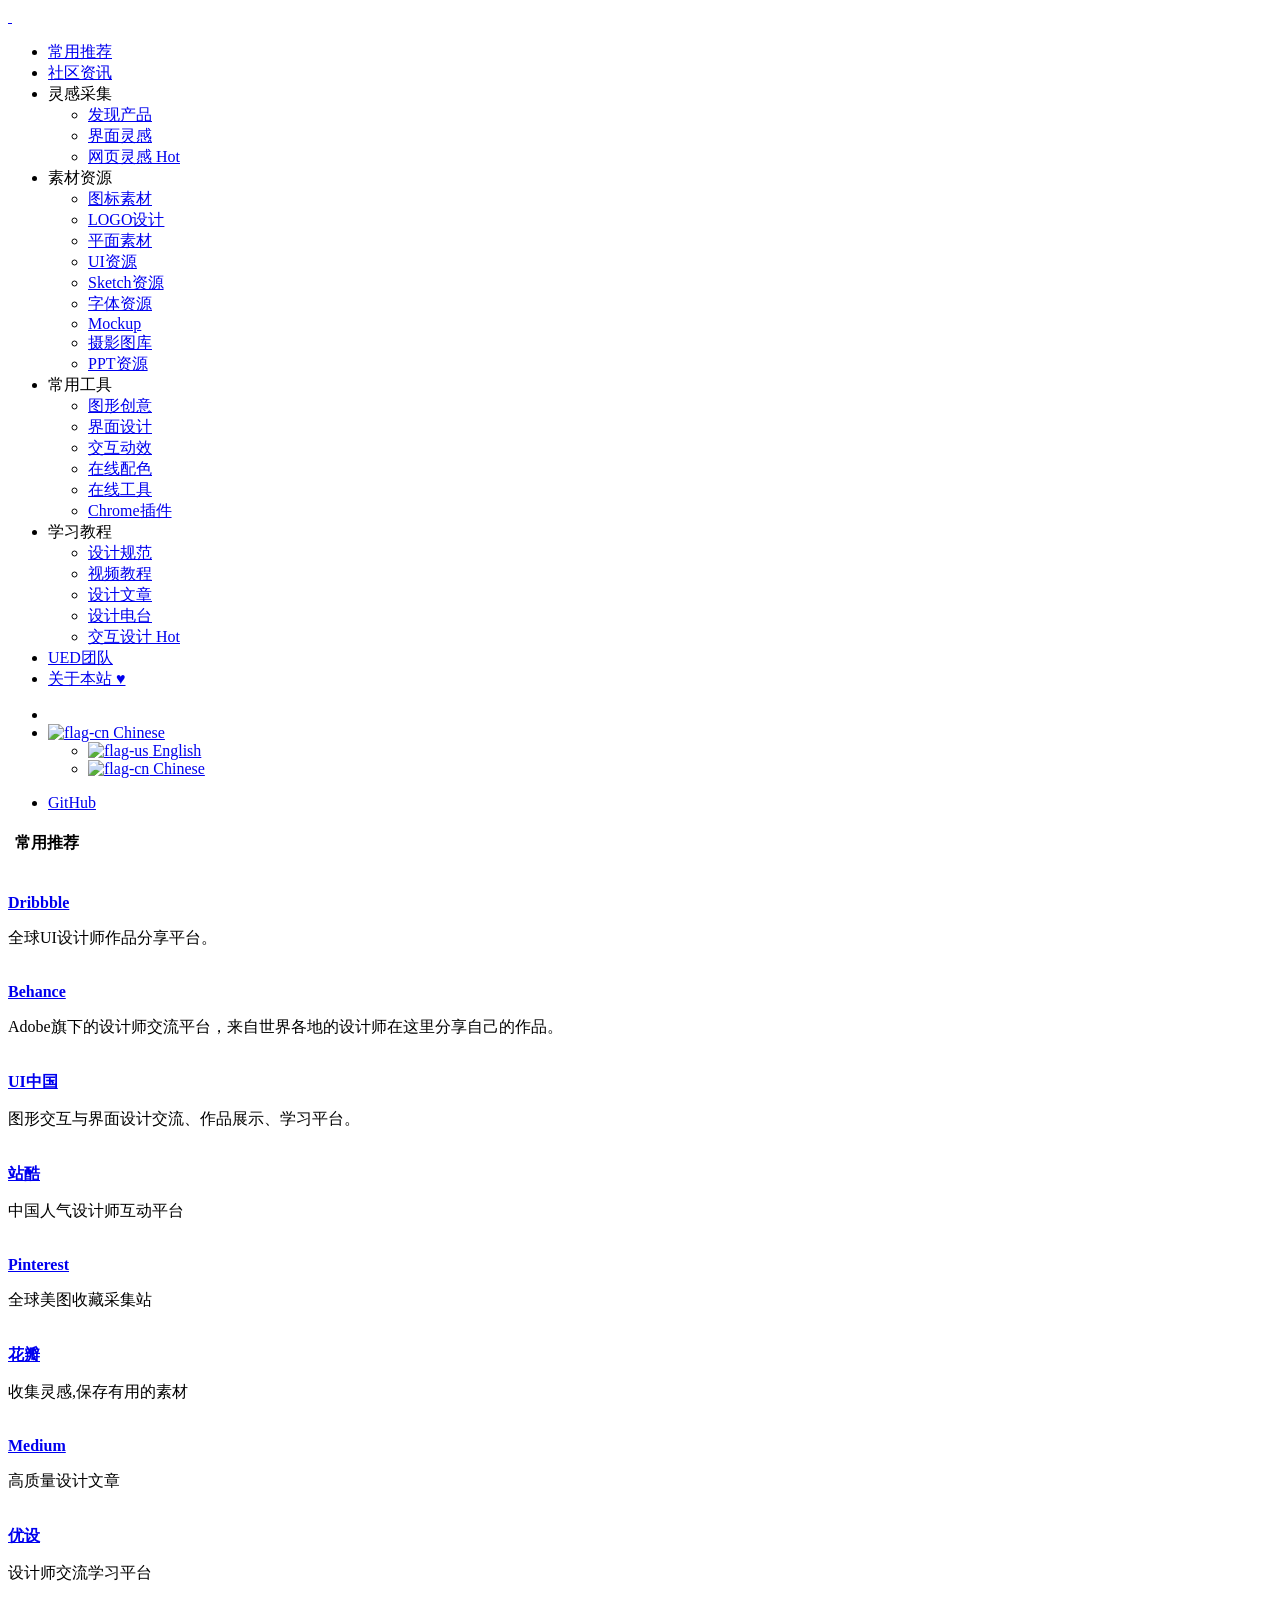
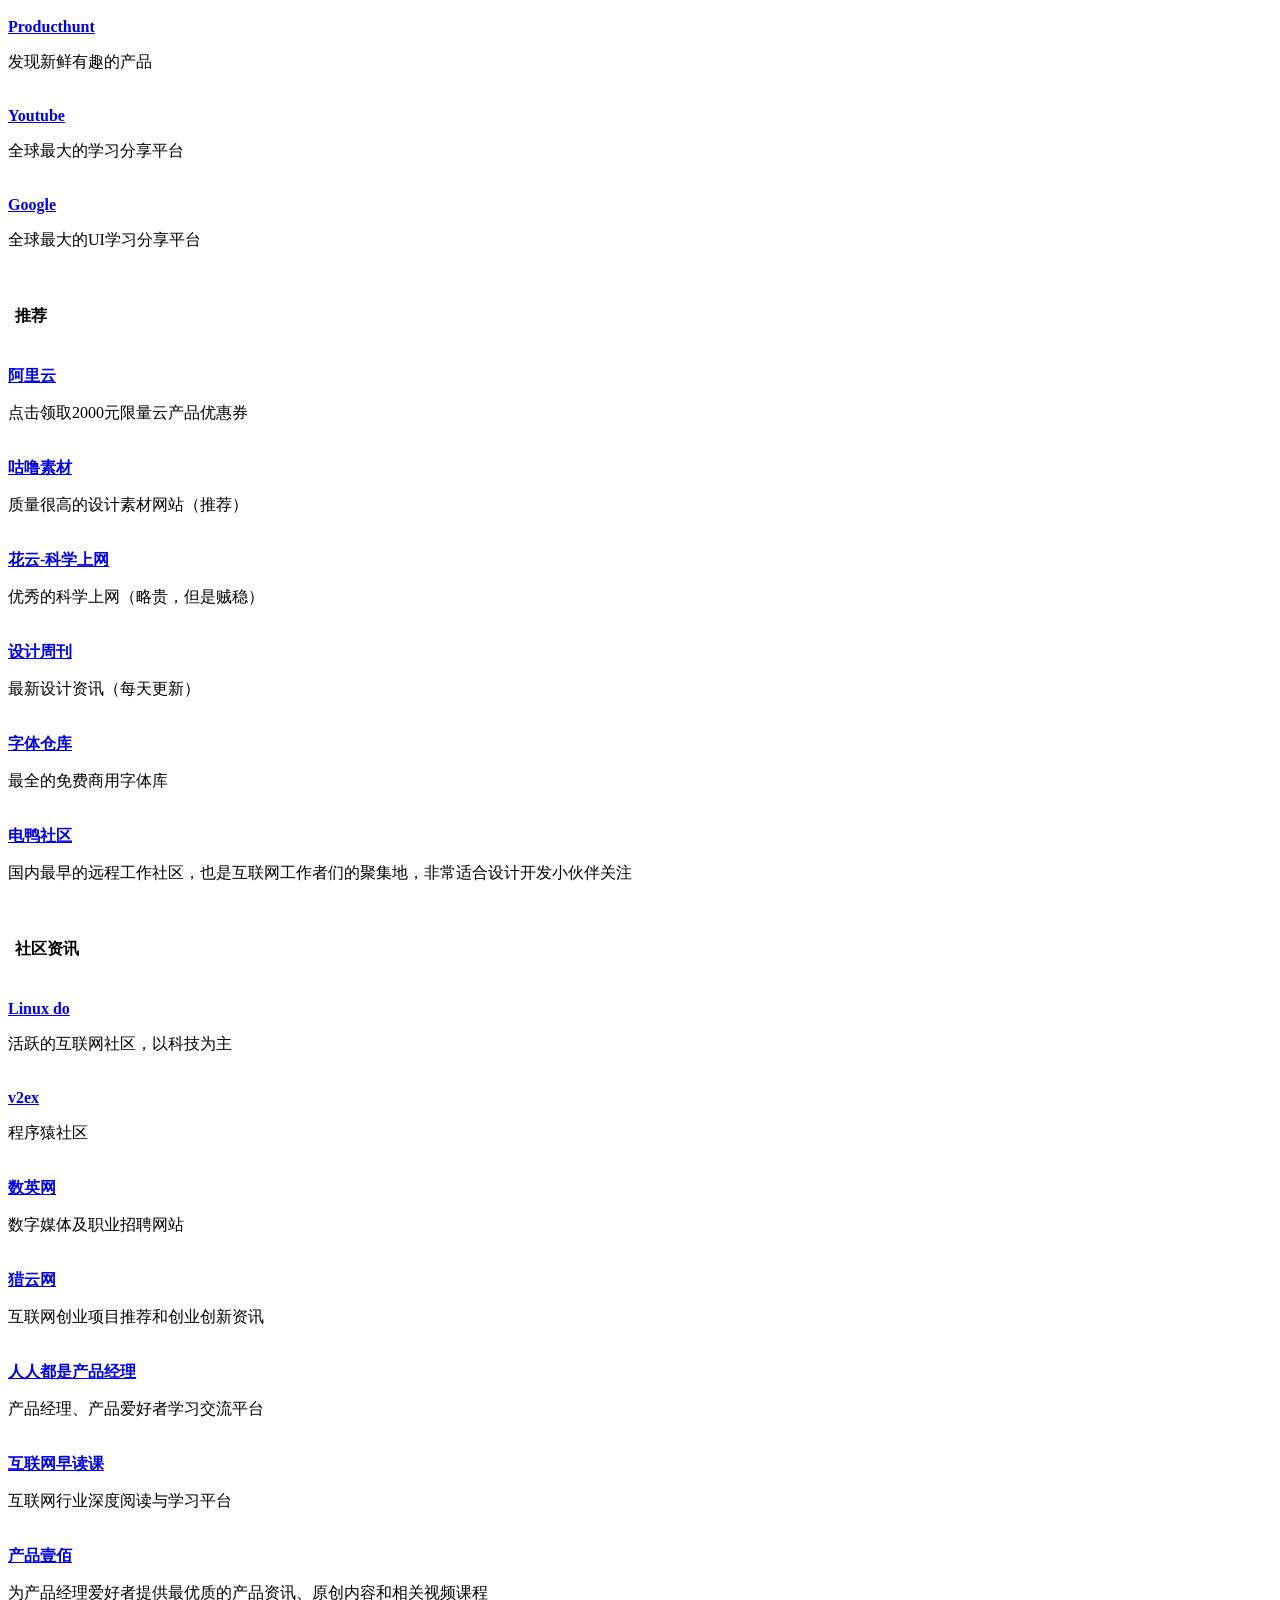
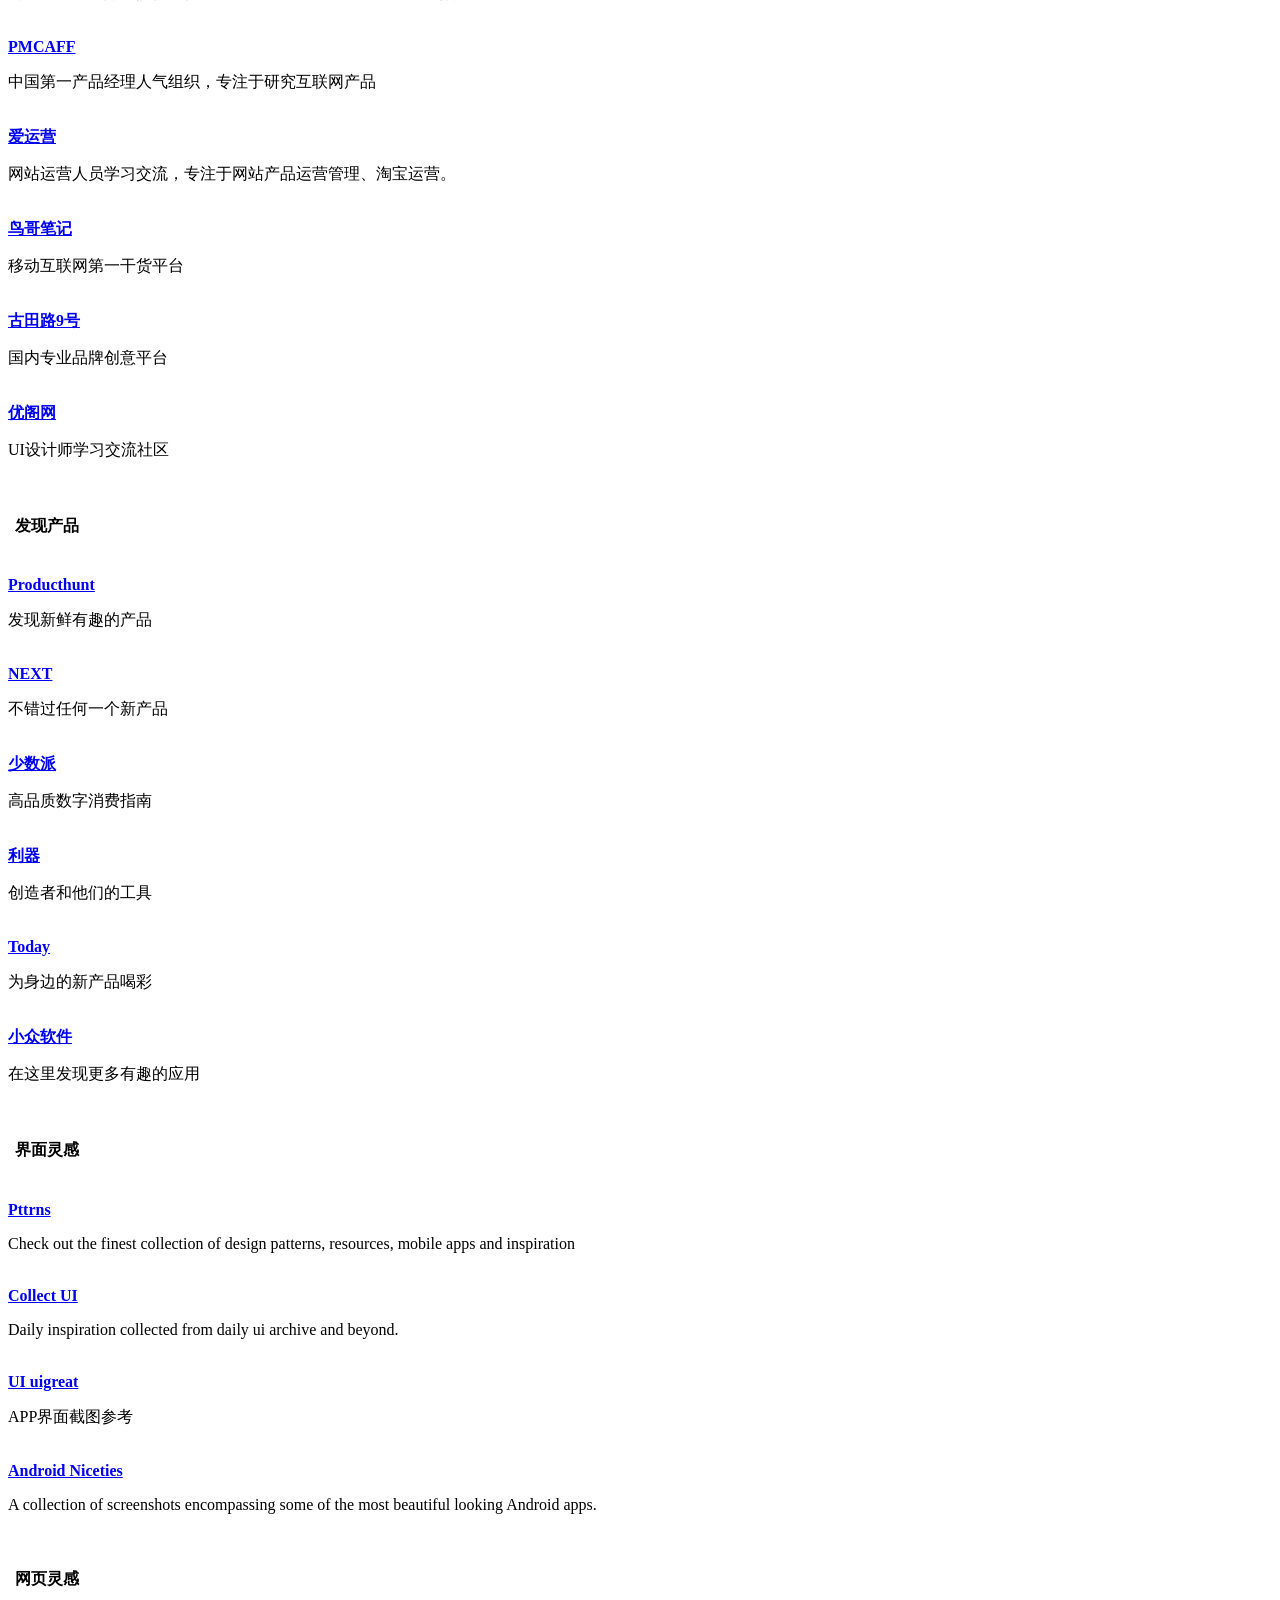
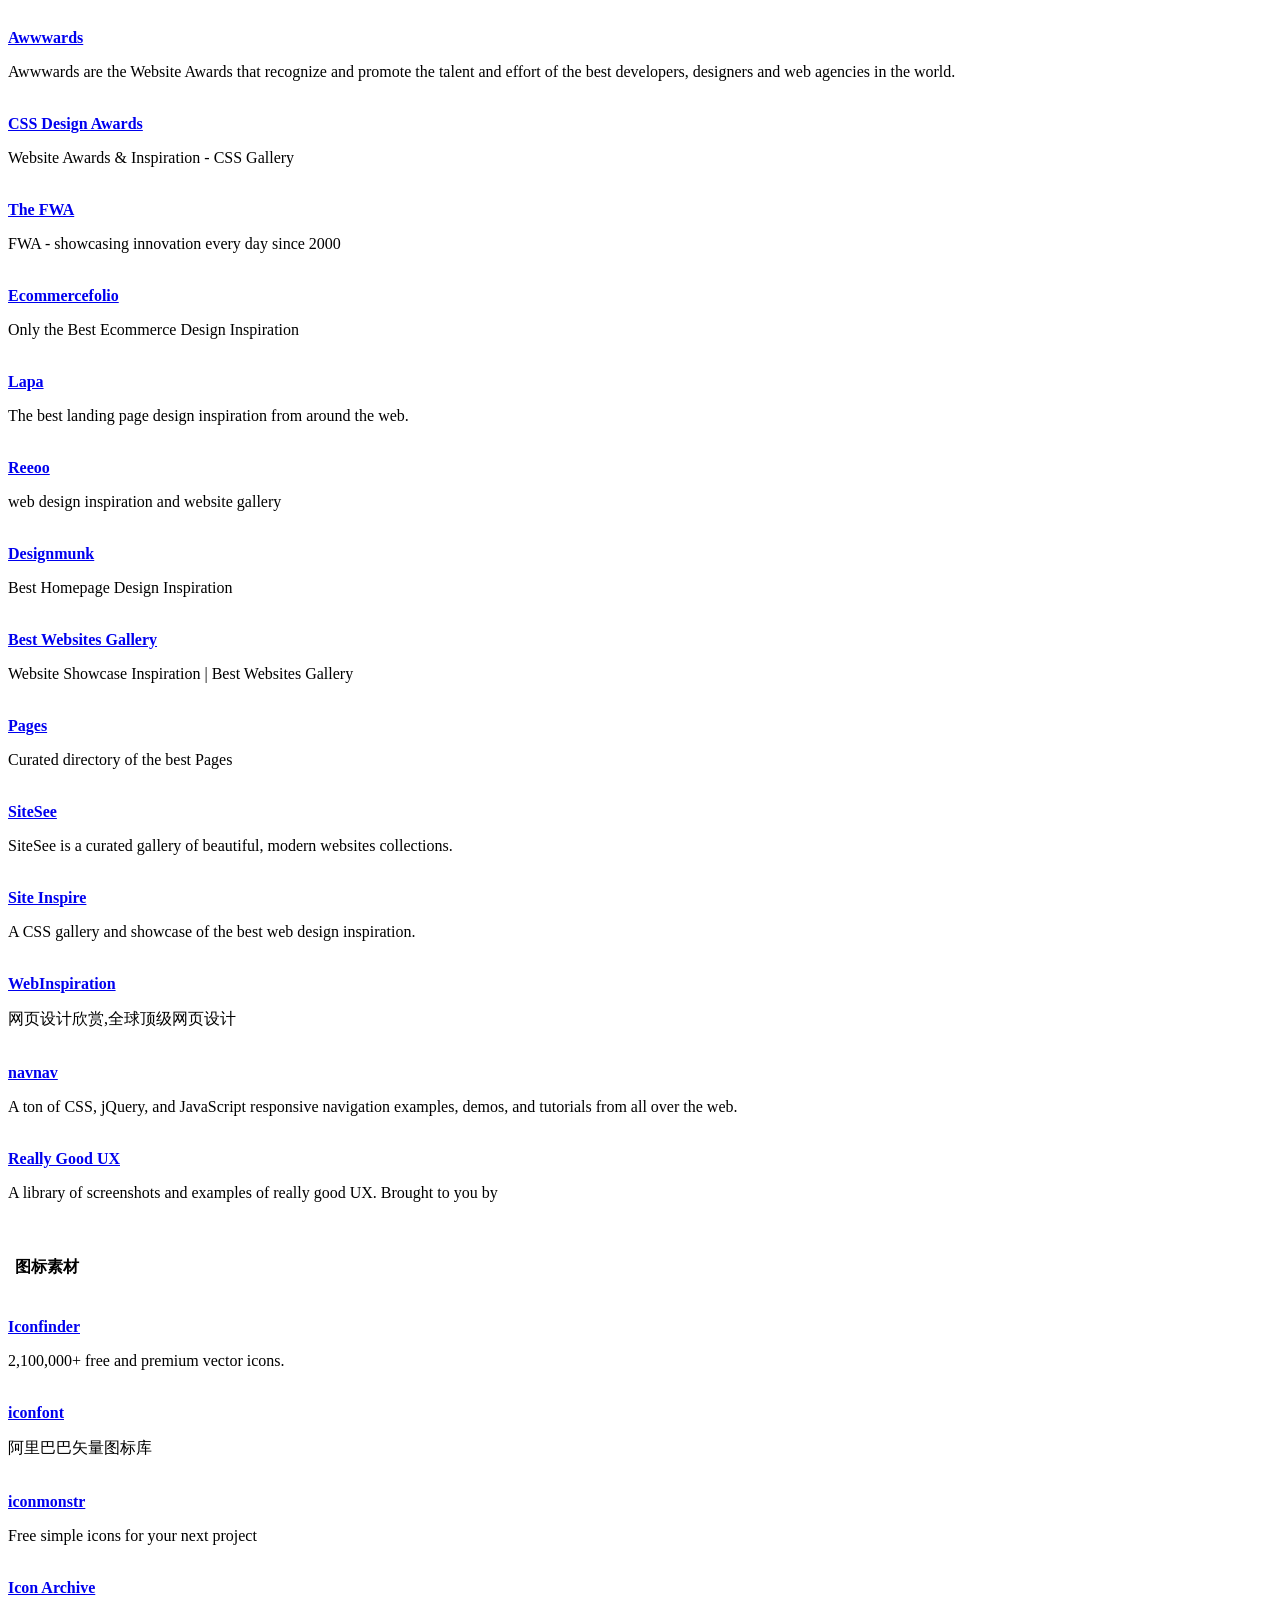
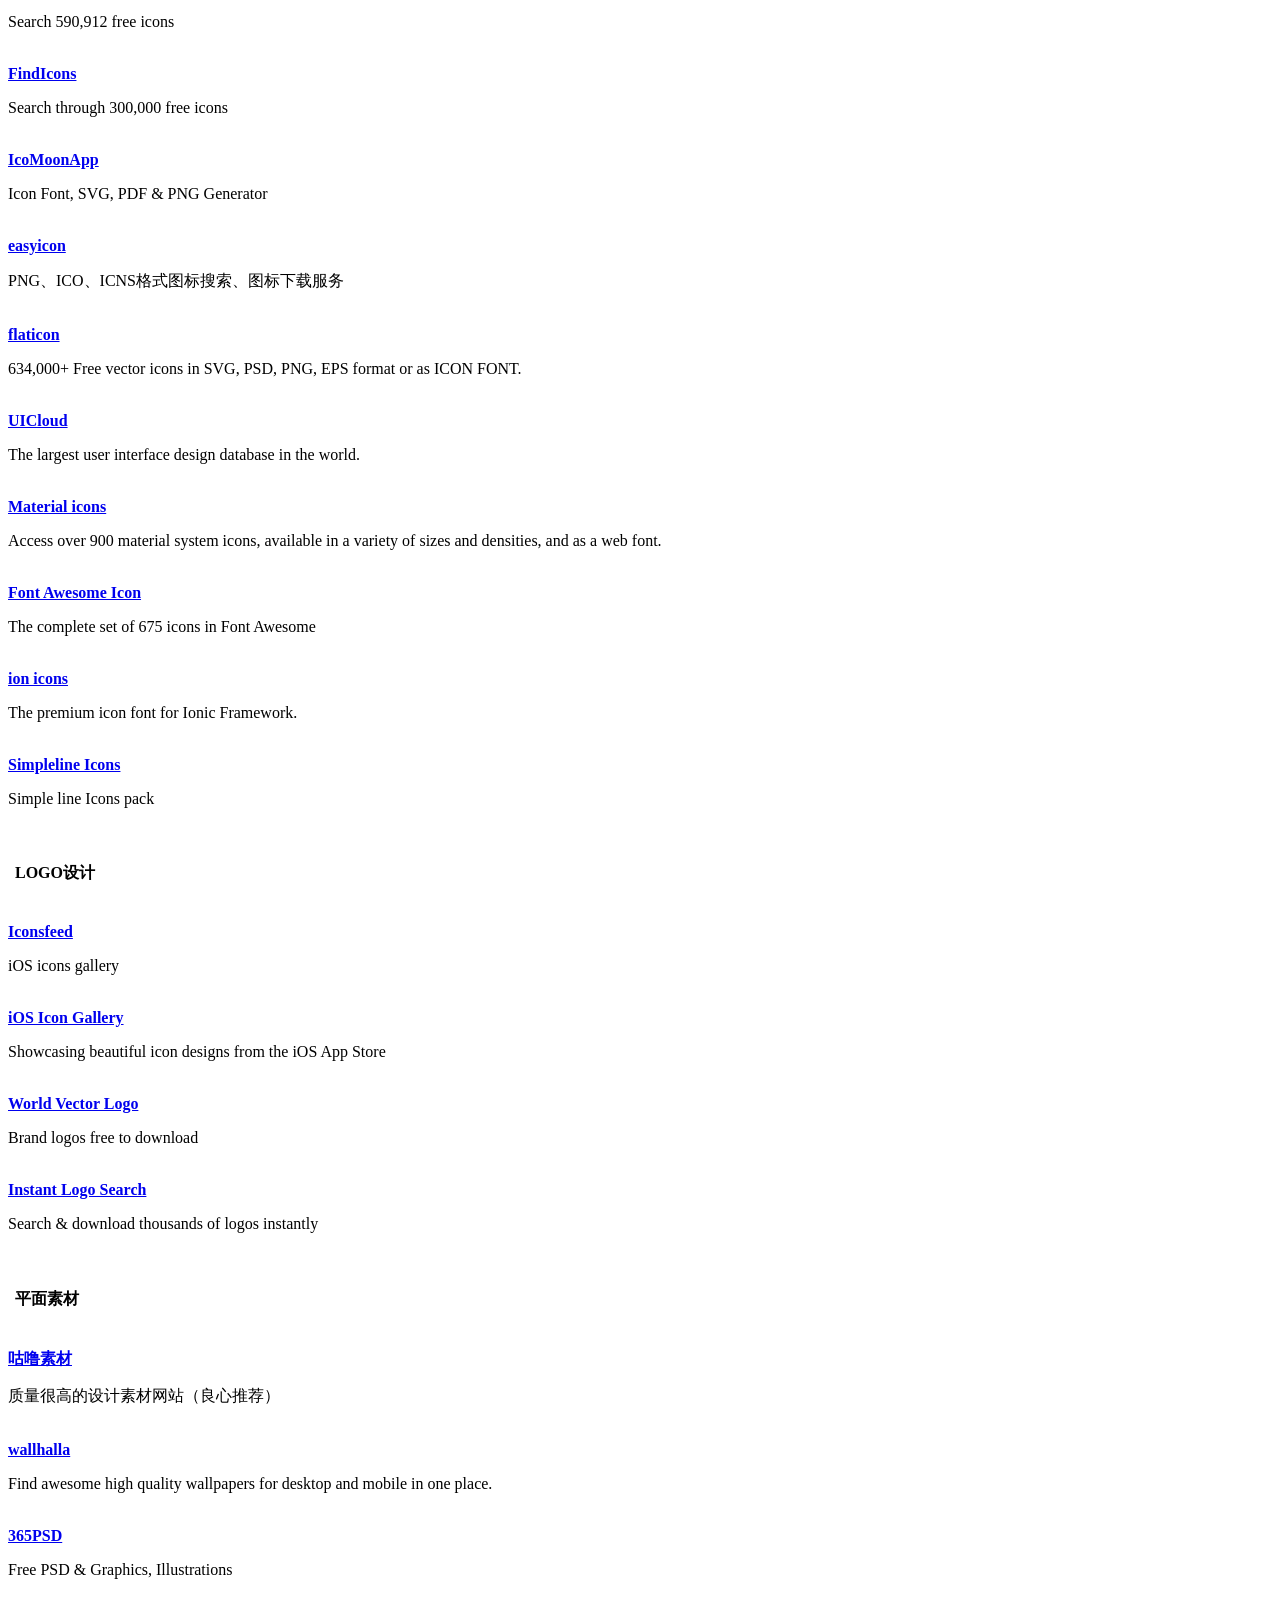
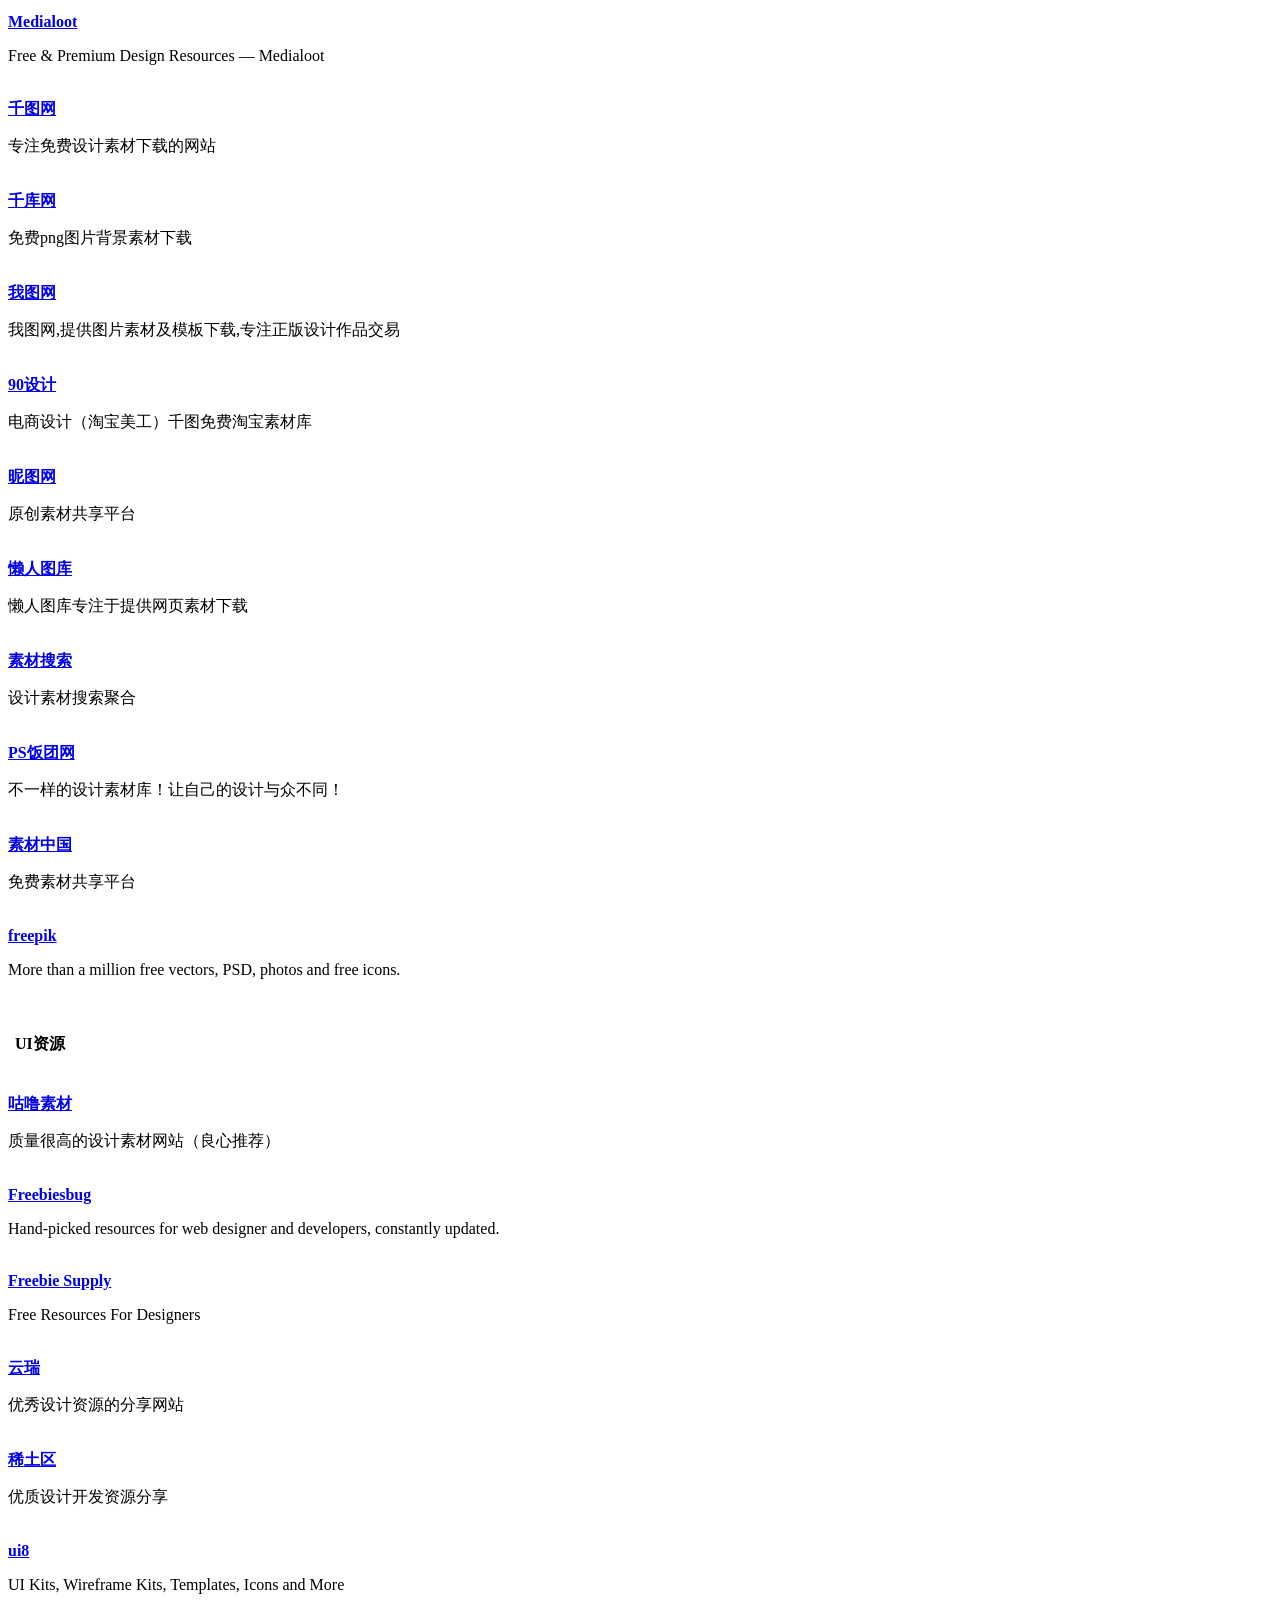
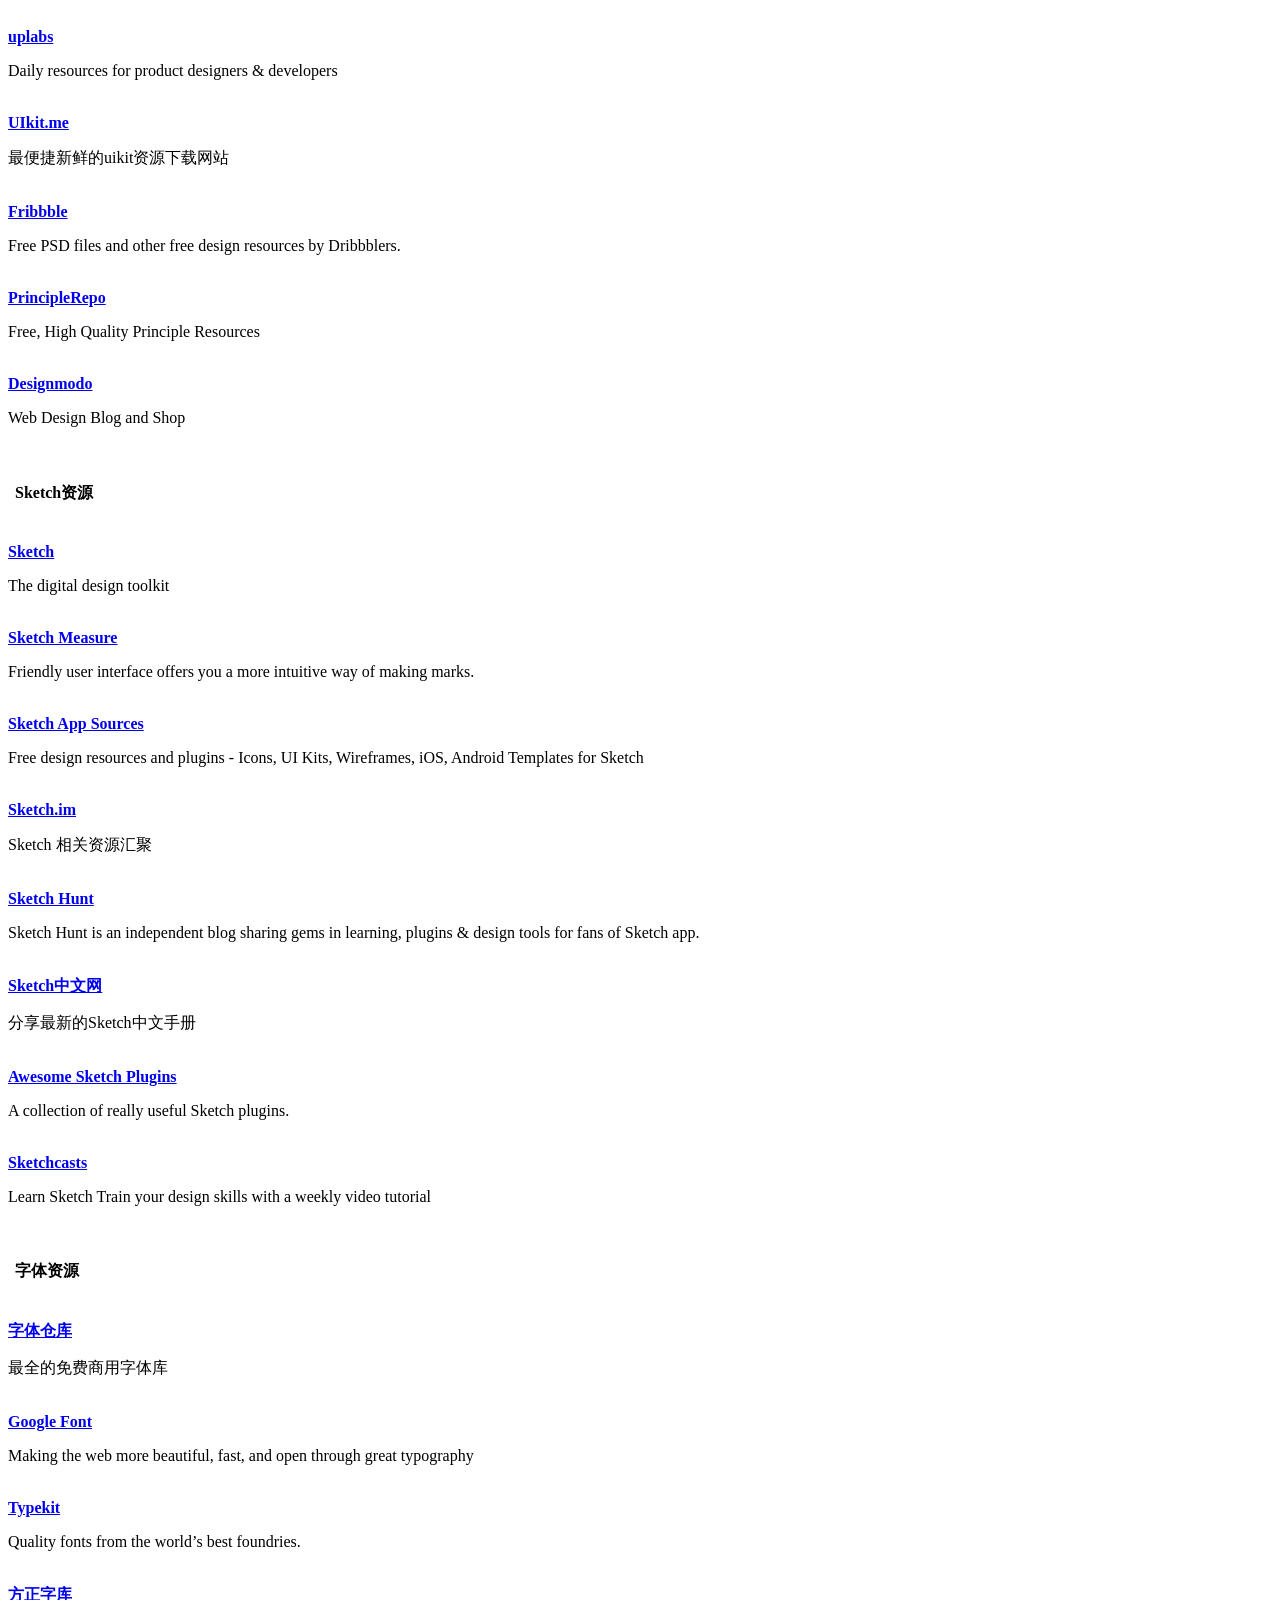
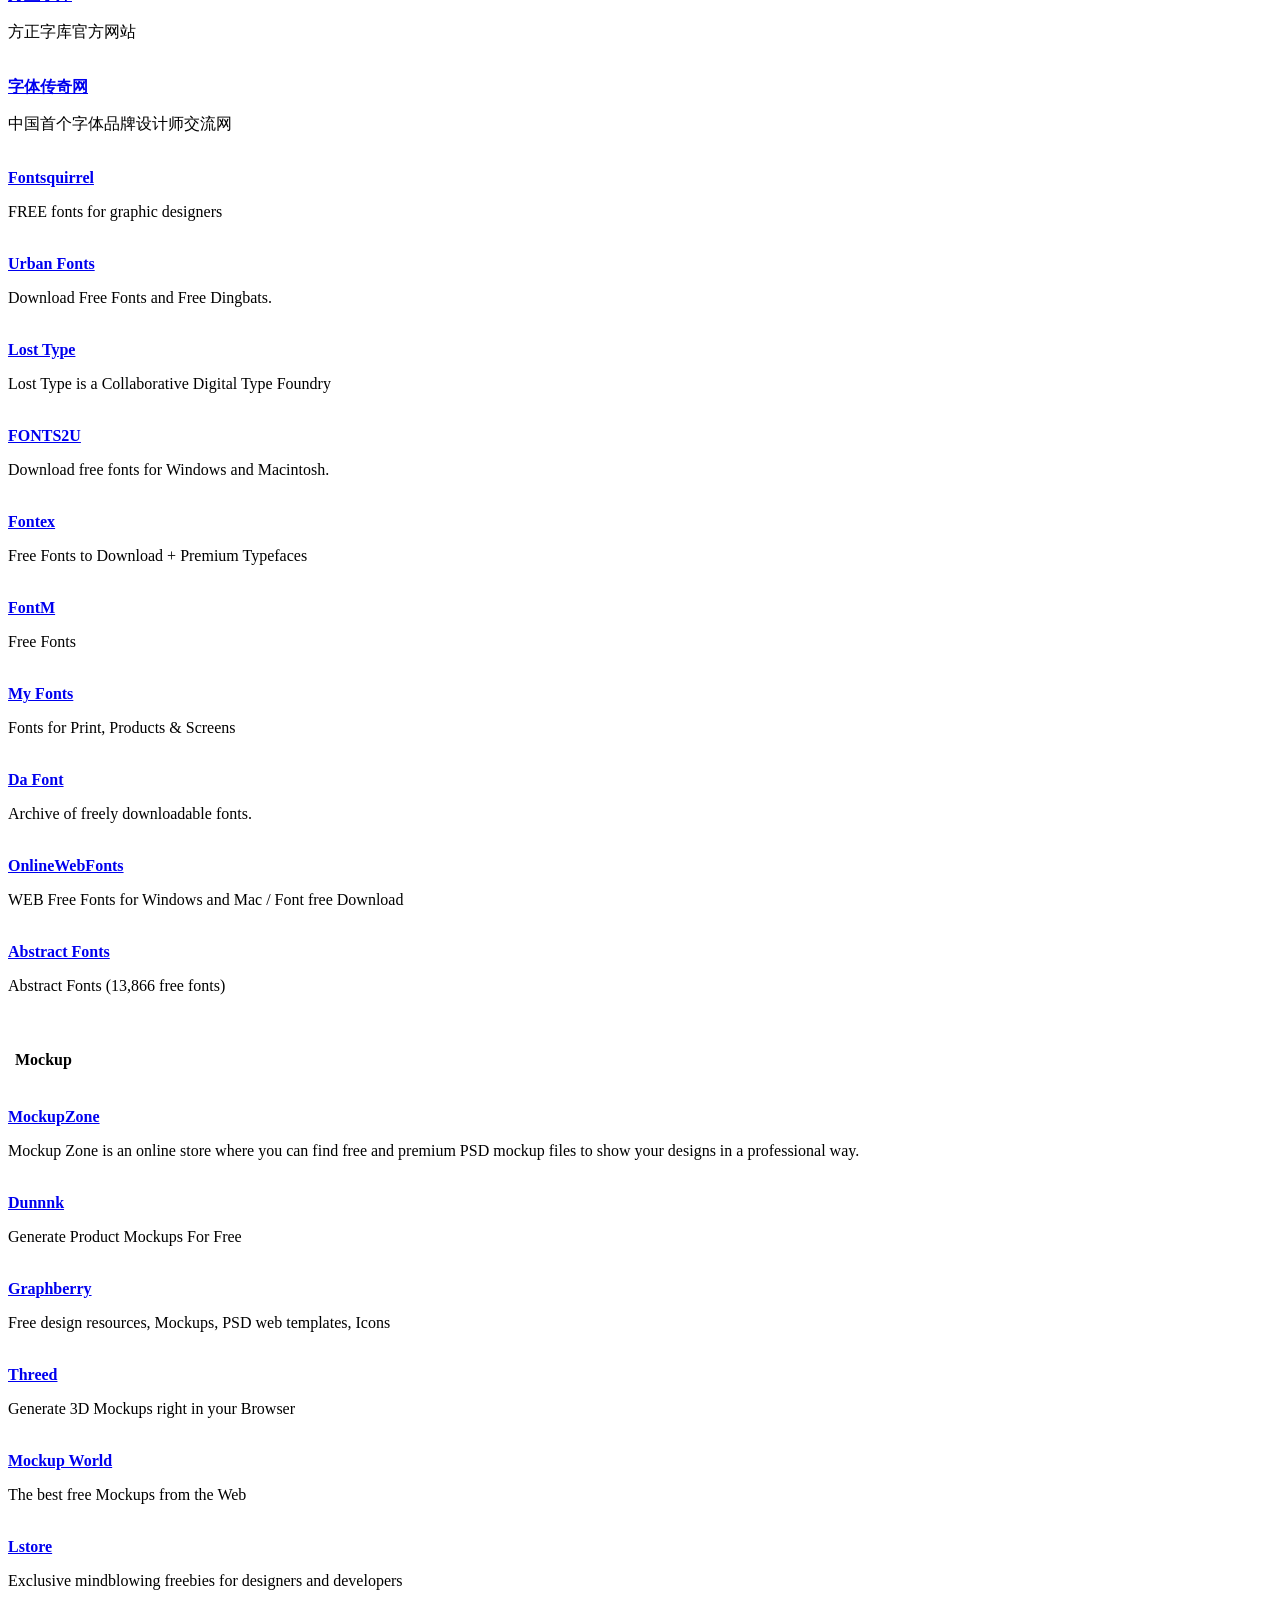
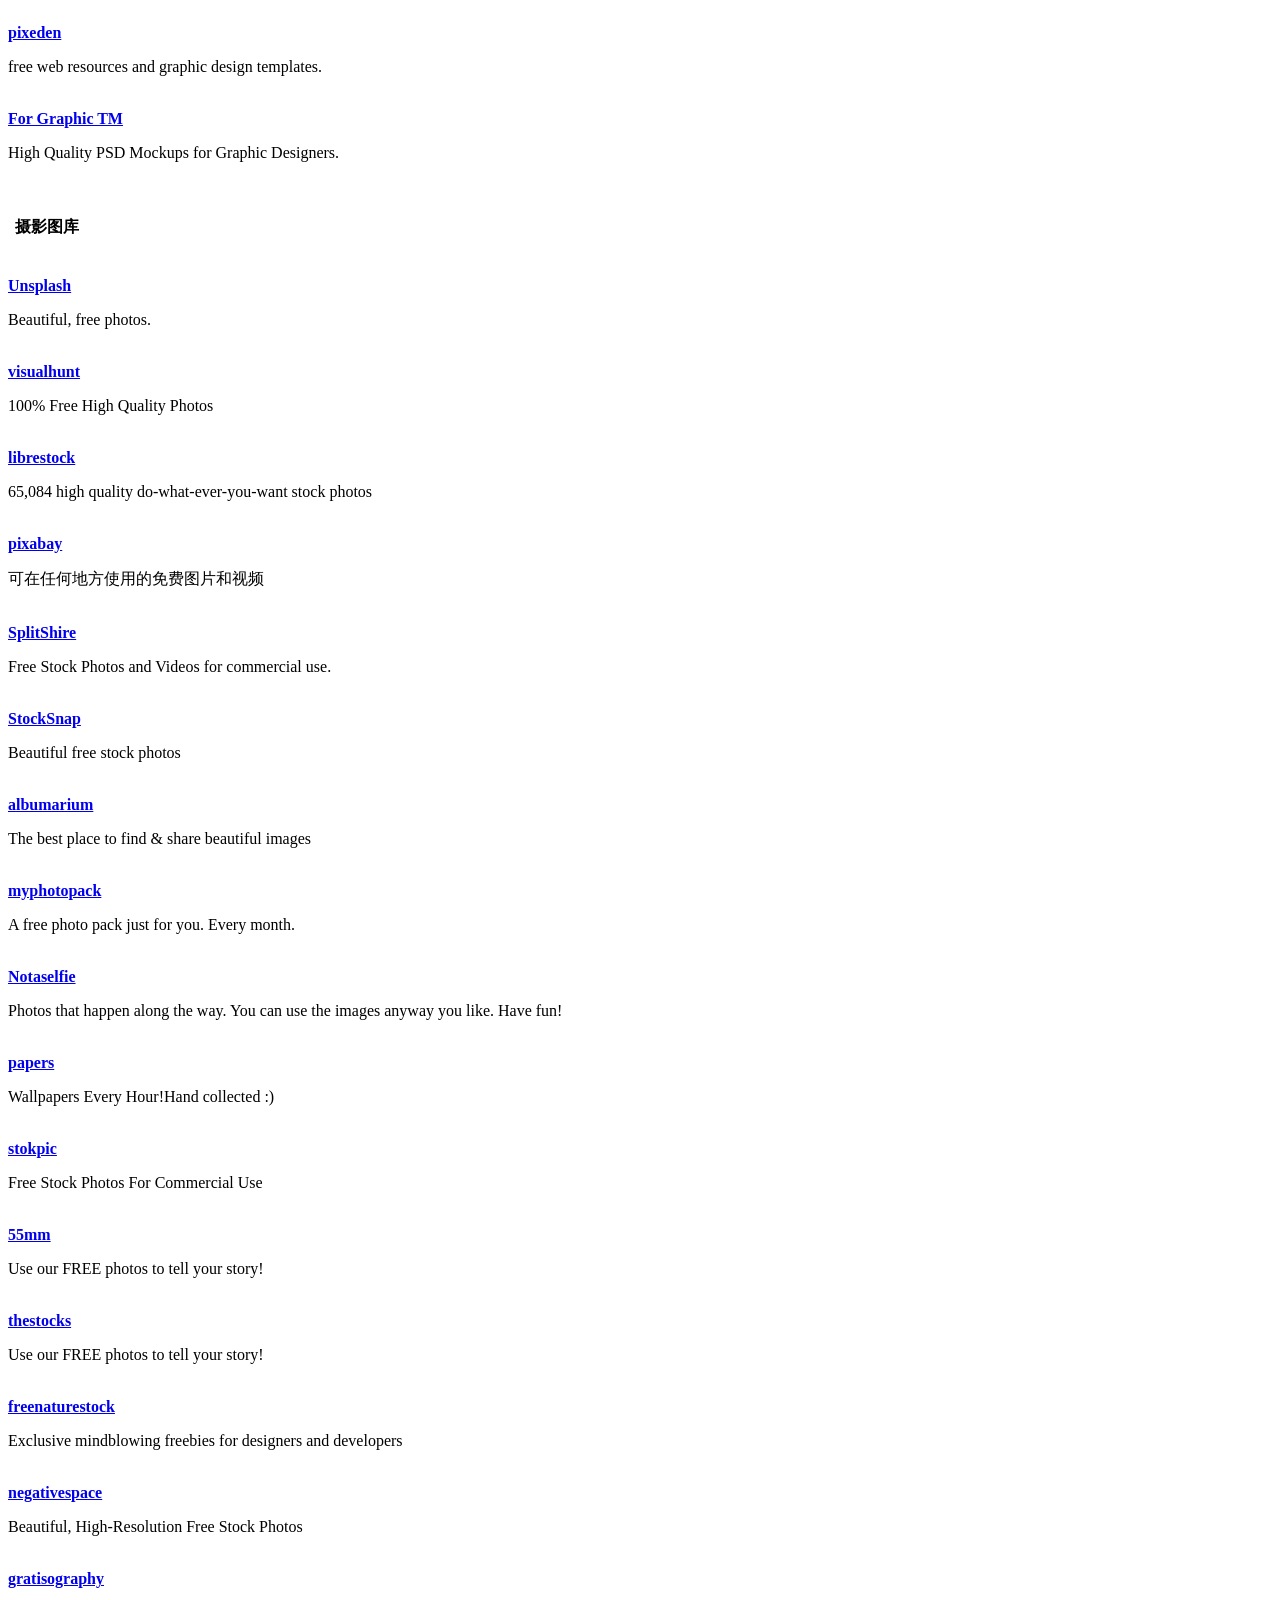
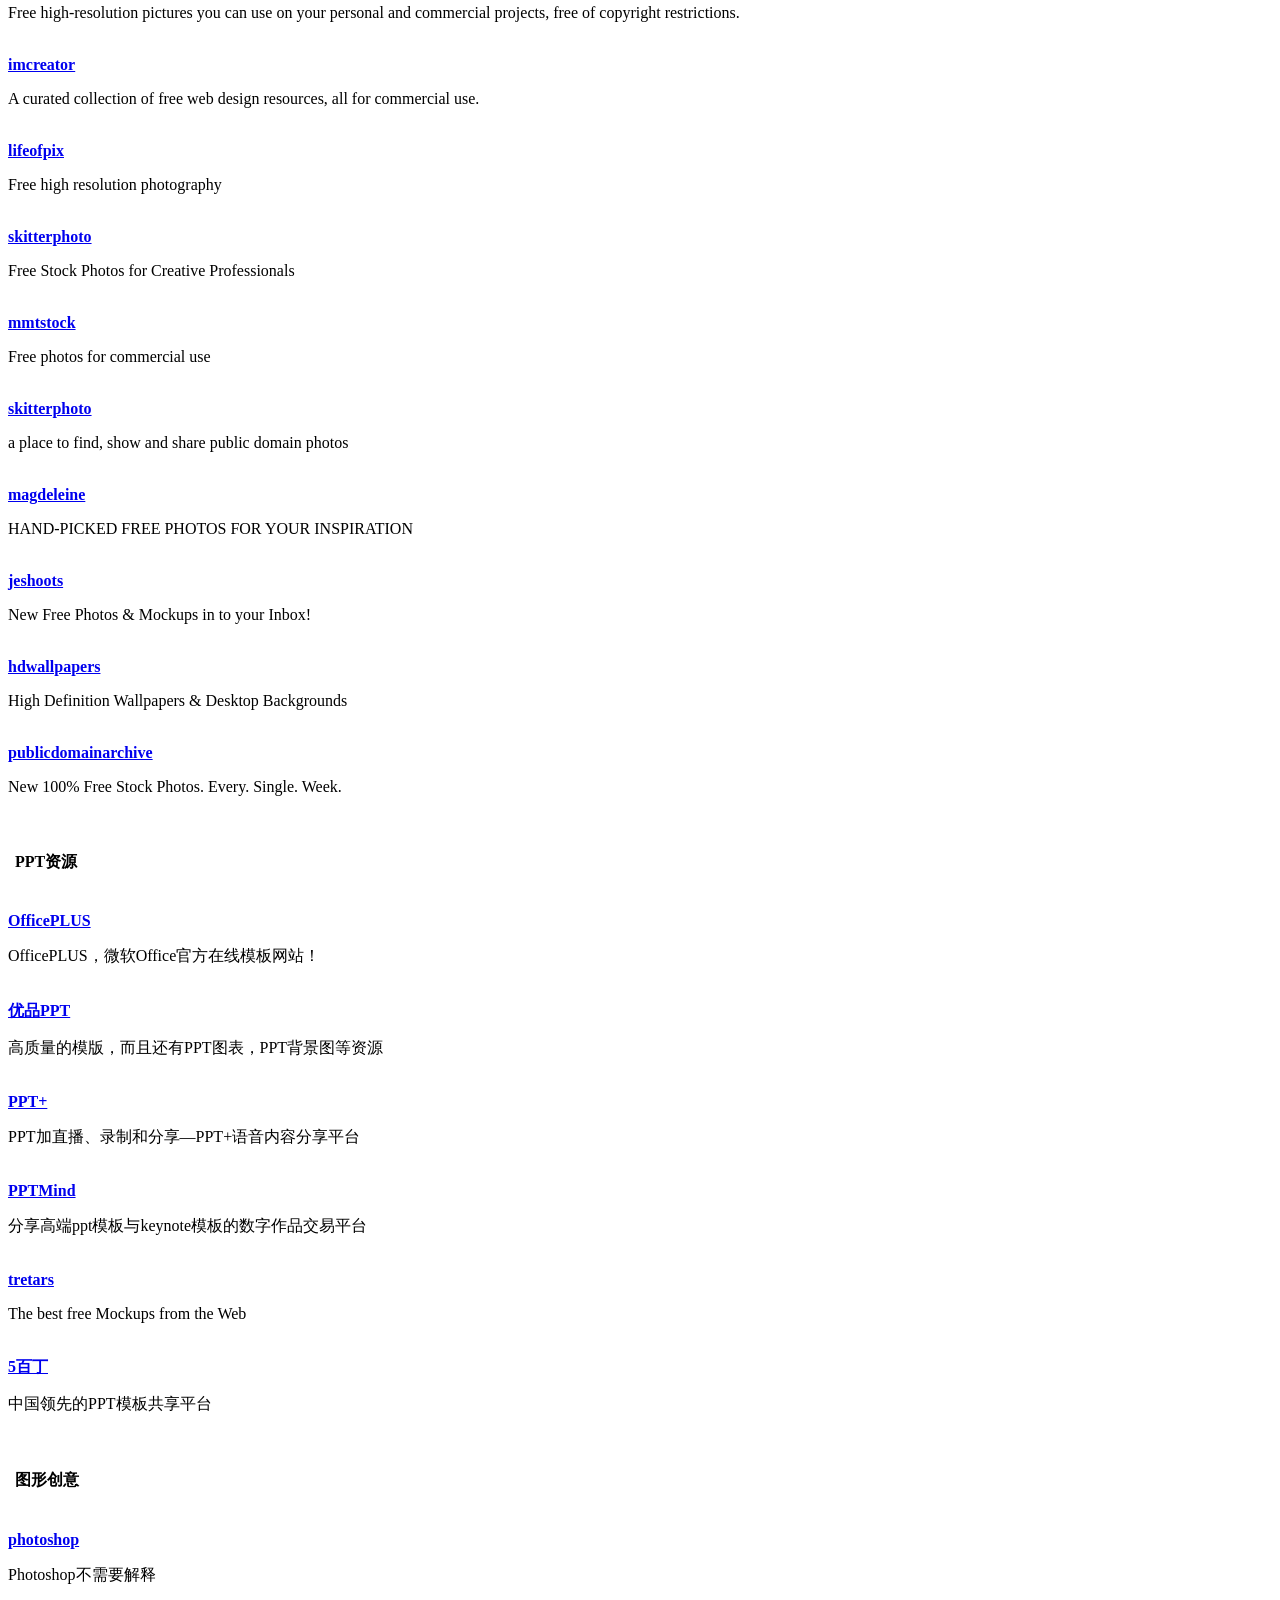
==== cn/index.html @ b6d9600a "v2ex" ====
<!DOCTYPE html>
<html lang="zh">

<head>
    <script async src = "//pagead2.googlesyndication.com/pagead/js/adsbygoogle.js" >
    </script>
    <script>
    (adsbygoogle = window.adsbygoogle || []).push({
        google_ad_client: "ca-pub-8550836177608334",
        enable_page_level_ads: true
    });
    </script>
    <script>
    var _hmt = _hmt || [];
    (function() {
      var hm = document.createElement("script");
      hm.src = "https://hm.baidu.com/hm.js?c05bb16ea908292af9f6c513087a1cc3";
      var s = document.getElementsByTagName("script")[0]; 
      s.parentNode.insertBefore(hm, s);
    })();
    </script>
    <meta charset="utf-8">
    <meta http-equiv="X-UA-Compatible" content="IE=edge">
    <meta name="viewport" content="width=device-width, initial-scale=1.0" />
    <meta name="author" content="viggo" />
    <title>WebStack.cc - 设计师网址导航</title>
    <meta name="keywords" content="UI设计,UI设计素材,设计导航,网址导航,设计资源,创意导航,创意网站导航,设计师网址大全,设计素材大全,设计师导航,UI设计资源,优秀UI设计欣赏,设计师导航,设计师网址大全,设计师网址导航,产品经理网址导航,交互设计师网址导航,www.webstack.cc">
    <meta name="description" content="WebStack - 收集国内外优秀设计网站、UI设计资源网站、灵感创意网站、素材资源网站，定时更新分享优质产品设计书签。www.webstack.cc">
    <link rel="shortcut icon" href="../assets/images/favicon.png">
    <link rel="stylesheet" href="http://fonts.googleapis.com/css?family=Arimo:400,700,400italic">
    <link rel="stylesheet" href="../assets/css/fonts/linecons/css/linecons.css">
    <link rel="stylesheet" href="../assets/css/fonts/fontawesome/css/font-awesome.min.css">
    <link rel="stylesheet" href="../assets/css/bootstrap.css">
    <link rel="stylesheet" href="../assets/css/xenon-core.css">
    <link rel="stylesheet" href="../assets/css/xenon-components.css">
    <link rel="stylesheet" href="../assets/css/xenon-skins.css">
    <link rel="stylesheet" href="../assets/css/nav.css">
    <script src="../assets/js/jquery-1.11.1.min.js"></script>
    <!-- HTML5 shim and Respond.js IE8 support of HTML5 elements and media queries -->
    <!--[if lt IE 9]>
        <script src="https://oss.maxcdn.com/html5shiv/3.7.2/html5shiv.min.js"></script>
        <script src="https://oss.maxcdn.com/respond/1.4.2/respond.min.js"></script>
    <![endif]-->
    <!-- / FB Open Graph -->
    <meta property="og:type" content="article">
    <meta property="og:url" content="http://www.webstack.cc/">
    <meta property="og:title" content="WebStack - 收集国内外优秀设计网站、UI设计资源网站、灵感创意网站、素材资源网站，定时更新分享优质产品设计书签。www.webstack.cc">
    <meta property="og:description" content="UI设计,UI设计素材,设计导航,网址导航,设计资源,创意导航,创意网站导航,设计师网址大全,设计素材大全,设计师导航,UI设计资源,优秀UI设计欣赏,设计师导航,设计师网址大全,设计师网址导航,产品经理网址导航,交互设计师网址导航,www.webstack.cc">
    <meta property="og:image" content="http://webstack.cc/assets/images/webstack_banner_cn.png">
    <meta property="og:site_name" content="WebStack - 收集国内外优秀设计网站、UI设计资源网站、灵感创意网站、素材资源网站，定时更新分享优质产品设计书签。www.webstack.cc">
    <!-- / Twitter Cards -->
    <meta name="twitter:card" content="summary_large_image">
    <meta name="twitter:title" content="WebStack - 收集国内外优秀设计网站、UI设计资源网站、灵感创意网站、素材资源网站，定时更新分享优质产品设计书签。www.webstack.cc">
    <meta name="twitter:description" content="UI设计,UI设计素材,设计导航,网址导航,设计资源,创意导航,创意网站导航,设计师网址大全,设计素材大全,设计师导航,UI设计资源,优秀UI设计欣赏,设计师导航,设计师网址大全,设计师网址导航,产品经理网址导航,交互设计师网址导航,www.webstack.cc">
    <meta name="twitter:image" content="http://www.webstack.cc/assets/images/webstack_banner_cn.png">
</head>

<body class="page-body">
    <!-- skin-white -->
    <div class="page-container">
        <div class="sidebar-menu toggle-others fixed">
            <div class="sidebar-menu-inner">
                <header class="logo-env">
                    <!-- logo -->
                    <div class="logo">
                        <a href="index.html" class="logo-expanded">
                            <img src="../assets/images/logo@2x.png" width="100%" alt="" />
                        </a>
                        <a href="index.html" class="logo-collapsed">
                            <img src="../assets/images/logo-collapsed@2x.png" width="40" alt="" />
                        </a>
                    </div>
                    <div class="mobile-menu-toggle visible-xs">
                        <a href="#" data-toggle="user-info-menu">
                            <i class="linecons-cog"></i>
                        </a>
                        <a href="#" data-toggle="mobile-menu">
                            <i class="fa-bars"></i>
                        </a>
                    </div>
                </header>
                <ul id="main-menu" class="main-menu">
                    <li>
                        <a href="#常用推荐" class="smooth">
                            <i class="linecons-star"></i>
                            <span class="title">常用推荐</span>
                        </a>
                    </li>
                    <li>
                        <a href="#社区资讯" class="smooth">
                            <i class="linecons-doc"></i>
                            <span class="title">社区资讯</span>
                        </a>
                    </li>
                    <li>
                        <a>
                            <i class="linecons-lightbulb"></i>
                            <span class="title">灵感采集</span>
                        </a>
                        <ul>
                            <li>
                                <a href="#发现产品" class="smooth">
                                    <span class="title">发现产品</span>
                                </a>
                            </li>
                            <li>
                                <a href="#界面灵感" class="smooth">
                                    <span class="title">界面灵感</span>
                                </a>
                            </li>
                            <li>
                                <a href="#网页灵感" class="smooth">
                                    <span class="title">网页灵感</span>
                                    <span class="label label-pink pull-right hidden-collapsed">Hot</span>
                                </a>
                            </li>
                            <!-- <li>
                                <a href="#动效设计" class="smooth">
                                    <span class="title">动效设计</span>
                                </a>
                            </li>
                            <li>
                                <a href="#电商平台" class="smooth">
                                    <span class="title">电商平台</span>
                                </a>
                            </li> -->
                        </ul>
                    </li>
                    <li>
                        <a>
                            <i class="linecons-thumbs-up"></i>
                            <span class="title">素材资源</span>
                        </a>
                        <ul>
                            <li>
                                <a href="#图标素材" class="smooth">
                                    <span class="title">图标素材</span>
                                </a>
                            </li>
                            <li>
                                <a href="#LOGO设计" class="smooth">
                                    <span class="title">LOGO设计</span>
                                </a>
                            </li>
                            <li>
                                <a href="#平面素材" class="smooth">
                                    <span class="title">平面素材</span>
                                </a>
                            </li>
                            <li>
                                <a href="#UI资源" class="smooth">
                                    <span class="title">UI资源</span>
                                </a>
                            </li>
                            <li>
                                <a href="#Sketch资源" class="smooth">
                                    <span class="title">Sketch资源</span>
                                </a>
                            </li>
                            <li>
                                <a href="#字体资源" class="smooth">
                                    <span class="title">字体资源</span>
                                </a>
                            </li>
                            <li>
                                <a href="#Mockup" class="smooth">
                                    <span class="title">Mockup</span>
                                </a>
                            </li>
                            <li>
                                <a href="#摄影图库" class="smooth">
                                    <span class="title">摄影图库</span>
                                </a>
                            </li>
                            <li>
                                <a href="#PPT资源" class="smooth">
                                    <span class="title">PPT资源</span>
                                </a>
                            </li>
                        </ul>
                    </li>
                    <li>
                        <a>
                            <i class="linecons-diamond"></i>
                            <span class="title">常用工具</span>
                        </a>
                        <ul>
                            <li>
                                <a href="#图形创意" class="smooth">
                                    <span class="title">图形创意</span>
                                </a>
                            </li>
                            <li>
                                <a href="#界面设计" class="smooth">
                                    <span class="title">界面设计</span>
                                </a>
                            </li>
                            <li>
                                <a href="#交互动效" class="smooth">
                                    <span class="title">交互动效</span>
                                </a>
                            </li>
                            <li>
                                <a href="#在线配色" class="smooth">
                                    <span class="title">在线配色</span>
                                </a>
                            </li>
                            <li>
                                <a href="#在线工具" class="smooth">
                                    <span class="title">在线工具</span>
                                </a>
                            </li>
                            <!-- <li>
                                <a href="#Sketch插件" class="smooth">
                                    <span class="title">Sketch插件</span>
                                </a>
                            </li> -->
                            <li>
                                <a href="#Chrome插件" class="smooth">
                                    <span class="title">Chrome插件</span>
                                </a>
                            </li>
                            <!-- <li>
                                <a href="#H5制作" class="smooth">
                                    <span class="title">H5制作</span>
                                </a>
                            </li> -->
                        </ul>
                    </li>
                    <li>
                        <a>
                            <i class="linecons-pencil"></i>
                            <span class="title">学习教程</span>
                        </a>
                        <ul>
                            <li>
                                <a href="#设计规范" class="smooth">
                                    <span class="title">设计规范</span>
                                </a>
                            </li>
                            <li>
                                <a href="#视频教程" class="smooth">
                                    <span class="title">视频教程</span>
                                </a>
                            </li>
                            <li>
                                <a href="#设计文章" class="smooth">
                                    <span class="title">设计文章</span>
                                </a>
                            </li>
                            <li>
                                <a href="#设计电台" class="smooth">
                                    <span class="title">设计电台</span>
                                </a>
                            </li>
                            <li>
                                <a href="#交互设计" class="smooth">
                                    <span class="title">交互设计</span>
                                    <span class="label label-pink pull-right hidden-collapsed">Hot</span>
                                </a>
                            </li>
                        </ul>
                    </li>
                    <li>
                        <a href="#UED团队" class="smooth">
                            <i class="linecons-user"></i>
                            <span class="title">UED团队</span>
                        </a>
                    </li>
                    <li>
                        <a href="about.html">
                            <i class="linecons-heart"></i>
                            <span class="tooltip-blue">关于本站</span>
                            <span class="label label-Primary pull-right hidden-collapsed">♥︎</span>
                        </a>
                    </li>
                    <!-- <div class="submit-tag">
                        <a href="about.html">
                            <i class="linecons-heart"></i>
                            <span class="tooltip-blue">关于本站</span>
                            <span class="label label-Primary pull-right hidden-collapsed">♥︎</span>
                        </a>
                    </div> -->
                </ul>
            </div>
        </div>
        <div class="main-content">
            <nav class="navbar user-info-navbar" role="navigation">
                <!-- User Info, Notifications and Menu Bar -->
                <!-- Left links for user info navbar -->
                <ul class="user-info-menu left-links list-inline list-unstyled">
                    <li class="hidden-sm hidden-xs">
                        <a href="#" data-toggle="sidebar">
                            <i class="fa-bars"></i>
                        </a>
                    </li>
                    <li class="dropdown hover-line language-switcher">
                        <a href="../cn/index.html" class="dropdown-toggle" data-toggle="dropdown">
                            <img src="../assets/images/flags/flag-cn.png" alt="flag-cn" /> Chinese
                        </a>
                        <ul class="dropdown-menu languages">
                            <li>
                                <a href="../en/index.html">
                                    <img src="../assets/images/flags/flag-us.png" alt="flag-us" /> English
                                </a>
                            </li>
                            <li class="active">
                                <a href="../cn/index.html">
                                    <img src="../assets/images/flags/flag-cn.png" alt="flag-cn" /> Chinese
                                </a>
                            </li>
                        </ul>
                    </li>
                </ul>
                <ul class="user-info-menu right-links list-inline list-unstyled">
                    <li class="hidden-sm hidden-xs">
                        <a href="https://github.com/WebStackPage/WebStackPage.github.io" target="_blank">
                            <i class="fa-github"></i>  GitHub
                        </a>
                    </li>
                </ul>
                <!-- <a href="https://github.com/WebStackPage/WebStackPage.github.io" target="_blank"><img style="position: absolute; top: 0; right: 0; border: 0;" src="https://s3.amazonaws.com/github/ribbons/forkme_right_darkblue_121621.png" alt="Fork me on GitHub"></a> -->

            </nav>
            <!-- 常用推荐 -->
            <h4 class="text-gray"><i class="linecons-tag" style="margin-right: 7px;" id="常用推荐"></i>常用推荐</h4>
            <div class="row">
                <div class="col-sm-3">
                    <div class="xe-widget xe-conversations box2 label-info" onclick="window.open('https://dribbble.com/', '_blank')" data-toggle="tooltip" data-placement="bottom" title="" data-original-title="https://dribbble.com/">
                        <div class="xe-comment-entry">
                            <a class="xe-user-img">
                                <img data-src="../assets/images/logos/dribbble.png" class="lozad img-circle" width="40">
                            </a>
                            <div class="xe-comment">
                                <a href="#" class="xe-user-name overflowClip_1">
                                    <strong>Dribbble</strong>
                                </a>
                                <p class="overflowClip_2">全球UI设计师作品分享平台。</p>
                            </div>
                        </div>
                    </div>
                </div>
                <div class="col-sm-3">
                    <div class="xe-widget xe-conversations box2 label-info" onclick="window.open('https://behance.net/', '_blank')" data-toggle="tooltip" data-placement="bottom" title="" data-original-title="https://behance.net/">
                        <div class="xe-comment-entry">
                            <a class="xe-user-img">
                                <img data-src="../assets/images/logos/behance.png" class="lozad img-circle" width="40">
                            </a>
                            <div class="xe-comment">
                                <a href="#" class="xe-user-name overflowClip_1">
                                    <strong>Behance</strong>
                                </a>
                                <p class="overflowClip_2">Adobe旗下的设计师交流平台，来自世界各地的设计师在这里分享自己的作品。</p>
                            </div>
                        </div>
                    </div>
                </div>
                <div class="col-sm-3">
                    <div class="xe-widget xe-conversations box2 label-info" onclick="window.open('http://www.ui.cn/', '_blank')" data-toggle="tooltip" data-placement="bottom" title="" data-original-title="http://www.ui.cn/">
                        <div class="xe-comment-entry">
                            <a class="xe-user-img">
                                <img data-src="../assets/images/logos/uicn.png" class="lozad img-circle" width="40">
                            </a>
                            <div class="xe-comment">
                                <a href="#" class="xe-user-name overflowClip_1">
                                    <strong>UI中国</strong>
                                </a>
                                <p class="overflowClip_2">图形交互与界面设计交流、作品展示、学习平台。</p>
                            </div>
                        </div>
                    </div>
                </div>
                <div class="col-sm-3">
                    <div class="xe-widget xe-conversations box2 label-info" onclick="window.open('http://www.zcool.com.cn/', '_blank')" data-toggle="tooltip" data-placement="bottom" title="" data-original-title="http://www.zcool.com.cn/">
                        <div class="xe-comment-entry">
                            <a class="xe-user-img">
                                <img data-src="../assets/images/logos/zcool.png" class="lozad img-circle" width="40">
                            </a>
                            <div class="xe-comment">
                                <a href="#" class="xe-user-name overflowClip_1">
                                    <strong>站酷</strong>
                                </a>
                                <p class="overflowClip_2">中国人气设计师互动平台</p>
                            </div>
                        </div>
                    </div>
                </div>
            </div>
            <div class="row">
                <div class="col-sm-3">
                    <div class="xe-widget xe-conversations box2 label-info" onclick="window.open('https://www.pinterest.com/', '_blank')" data-toggle="tooltip" data-placement="bottom" title="" data-original-title="https://www.pinterest.com/">
                        <div class="xe-comment-entry">
                            <a class="xe-user-img">
                                <img data-src="../assets/images/logos/pinterest.png" class="lozad img-circle" width="40">
                            </a>
                            <span class="label label-info" data-toggle="tooltip" data-placement="left" title="" data-original-title="Hello I am a Tooltip"></span>
                            <div class="xe-comment">
                                <a href="#" class="xe-user-name overflowClip_1">
                                    <strong>Pinterest</strong>
                                </a>
                                <p class="overflowClip_2">全球美图收藏采集站</p>
                            </div>
                        </div>
                    </div>
                </div>
                <div class="col-sm-3">
                    <div class="xe-widget xe-conversations box2 label-info" onclick="window.open('http://huaban.com/', '_blank')" data-toggle="tooltip" data-placement="bottom" title="" data-original-title="http://huaban.com/">
                        <div class="xe-comment-entry">
                            <a class="xe-user-img">
                                <img data-src="../assets/images/logos/huaban.png" class="lozad img-circle" width="40">
                            </a>
                            <span class="label label-info" data-toggle="tooltip" data-placement="left" title="" data-original-title="Hello I am a Tooltip"></span>
                            <div class="xe-comment">
                                <a href="#" class="xe-user-name overflowClip_1">
                                    <strong>花瓣</strong>
                                </a>
                                <p class="overflowClip_2">收集灵感,保存有用的素材</p>
                            </div>
                        </div>
                    </div>
                </div>
                <div class="col-sm-3">
                    <div class="xe-widget xe-conversations box2 label-info" onclick="window.open('https://medium.com/', '_blank')" data-toggle="tooltip" data-placement="bottom" title="" data-original-title="https://medium.com/">
                        <div class="xe-comment-entry">
                            <a class="xe-user-img">
                                <img data-src="../assets/images/logos/medium.png" class="lozad img-circle" width="40">
                            </a>
                            <span class="label label-info" data-toggle="tooltip" data-placement="left" title="" data-original-title="Hello I am a Tooltip"></span>
                            <div class="xe-comment">
                                <a href="#" class="xe-user-name overflowClip_1">
                                    <strong>Medium</strong>
                                </a>
                                <p class="overflowClip_2">高质量设计文章</p>
                            </div>
                        </div>
                    </div>
                </div>
                <div class="col-sm-3">
                    <div class="xe-widget xe-conversations box2 label-info" onclick="window.open('http://www.uisdc.com/', '_blank')" data-toggle="tooltip" data-placement="bottom" title="" data-original-title="http://www.uisdc.com/">
                        <div class="xe-comment-entry">
                            <a class="xe-user-img">
                                <img data-src="../assets/images/logos/uisdc.png" class="lozad img-circle" width="40">
                            </a>
                            <span class="label label-info" data-toggle="tooltip" data-placement="left" title="" data-original-title="Hello I am a Tooltip"></span>
                            <div class="xe-comment">
                                <a href="#" class="xe-user-name overflowClip_1">
                                    <strong>优设</strong>
                                </a>
                                <p class="overflowClip_2">设计师交流学习平台</p>
                            </div>
                        </div>
                    </div>
                </div>
            </div>
            <div class="row">
                <div class="col-sm-3">
                    <div class="xe-widget xe-conversations box2 label-info" onclick="window.open('https://www.producthunt.com/', '_blank')" data-toggle="tooltip" data-placement="bottom" title="" data-original-title="https://www.producthunt.com/">
                        <div class="xe-comment-entry">
                            <a class="xe-user-img">
                                <img data-src="../assets/images/logos/producthunt.png" class="lozad img-circle" width="40">
                            </a>
                            <span class="label label-info" data-toggle="tooltip" data-placement="left" title="" data-original-title="Hello I am a Tooltip"></span>
                            <div class="xe-comment">
                                <a href="#" class="xe-user-name overflowClip_1">
                                    <strong>Producthunt</strong>
                                </a>
                                <p class="overflowClip_2">发现新鲜有趣的产品</p>
                            </div>
                        </div>
                    </div>
                </div>
                <div class="col-sm-3">
                    <div class="xe-widget xe-conversations box2 label-info" onclick="window.open('https://www.youtube.com/', '_blank')" data-toggle="tooltip" data-placement="bottom" title="" data-original-title="https://www.youtube.com/">
                        <div class="xe-comment-entry">
                            <a class="xe-user-img">
                                <img data-src="../assets/images/logos/youtube.png" class="lozad img-circle" width="40">
                            </a>
                            <span class="label label-info" data-toggle="tooltip" data-placement="left" title="" data-original-title="Hello I am a Tooltip"></span>
                            <div class="xe-comment">
                                <a href="#" class="xe-user-name overflowClip_1">
                                    <strong>Youtube</strong>
                                </a>
                                <p class="overflowClip_2">全球最大的学习分享平台</p>
                            </div>
                        </div>
                    </div>
                </div>
                <div class="col-sm-3">
                    <div class="xe-widget xe-conversations box2 label-info" onclick="window.open('https://www.google.com/', '_blank')" data-toggle="tooltip" data-placement="bottom" title="" data-original-title="https://www.google.com/">
                        <div class="xe-comment-entry">
                            <a class="xe-user-img">
                                <img data-src="../assets/images/logos/google.png" class="lozad img-circle" width="40">
                            </a>
                            <span class="label label-info" data-toggle="tooltip" data-placement="left" title="" data-original-title="Hello I am a Tooltip"></span>
                            <div class="xe-comment">
                                <a href="#" class="xe-user-name overflowClip_1">
                                    <strong>Google</strong>
                                </a>
                                <p class="overflowClip_2">全球最大的UI学习分享平台</p>
                            </div>
                        </div>
                    </div>
                </div>
            </div>
            <br />
            <!-- END 常用推荐 -->
            <!-- 推荐 -->
            <h4 class="text-gray"><i class="linecons-tag" style="margin-right: 7px;" id="界面灵感"></i>推荐</h4>
            <div class="row">
                <div class="col-sm-3">
                    <div class="xe-widget xe-conversations box2 label-info" onclick="window.open('https://www.aliyun.com/minisite/goods?userCode=xtct5egx&share_source=copy_link', '_blank')" data-toggle="tooltip" data-placement="bottom" title="" data-original-title="https://www.aliyun.com/">
                        <div class="xe-comment-entry">
                            <a class="xe-user-img">
                                <img data-src="../assets/images/logos/aliyun.png" class="lozad img-circle" width="40">
                            </a>
                            <div class="xe-comment">
                                <a href="#" class="xe-user-name overflowClip_1">
                                    <strong>阿里云</strong>
                                </a>
                                <p class="overflowClip_2">点击领取2000元限量云产品优惠券</p>
                            </div>
                        </div>
                    </div>
                </div>
                <div class="col-sm-3">
                    <div class="xe-widget xe-conversations box2 label-info" onclick="window.open('https://www.gulusucai.com/', '_blank')" data-toggle="tooltip" data-placement="bottom" title="" data-original-title="https://www.gulusucai.com/">
                        <div class="xe-comment-entry">
                            <a class="xe-user-img">
                                <img data-src="../assets/images/logos/gulusucai.png" class="lozad img-circle" width="40">
                            </a>
                            <div class="xe-comment">
                                <a href="#" class="xe-user-name overflowClip_1">
                                    <strong>咕噜素材</strong>
                                </a>
                                <p class="overflowClip_2">质量很高的设计素材网站（推荐）</p>
                            </div>
                        </div>
                    </div>
                </div>
                <div class="col-sm-3">
                    <div class="xe-widget xe-conversations box2 label-info" onclick="window.open('https://flowercloud.net/clientarea.php', '_blank')" data-toggle="tooltip" data-placement="bottom" title="" data-original-title="https://huacloud.dev/">
                        <div class="xe-comment-entry">
                            <a class="xe-user-img">
                                <img data-src="../assets/images/logos/huacloud.png" class="lozad img-circle" width="40">
                            </a>
                            <div class="xe-comment">
                                <a href="#" class="xe-user-name overflowClip_1">
                                    <strong>花云-科学上网</strong>
                                </a>
                                <p class="overflowClip_2">优秀的科学上网（略贵，但是贼稳）</p>
                            </div>
                        </div>
                    </div>
                </div>
                <!-- <div class="col-sm-3">
                    <div class="xe-widget xe-conversations box2 label-info" onclick="window.open('https://www.link360.top/', '_blank')" data-toggle="tooltip" data-placement="bottom" title="" data-original-title="https://www.link360.top/">
                        <div class="xe-comment-entry">
                            <a class="xe-user-img">
                                <img data-src="../assets/images/logos/ss-kexueshangwang.png" class="lozad img-circle" width="40">
                            </a>
                            <div class="xe-comment">
                                <a href="#" class="xe-user-name overflowClip_1">
                                    <strong>SS梯子</strong>
                                </a>
                                <p class="overflowClip_2">SS梯子-科学上网（实惠，但是不太稳）</p>
                            </div>
                        </div>
                    </div>
                </div> -->
                <div class="col-sm-3">
                    <div class="xe-widget xe-conversations box2 label-info" onclick="window.open('https://www.shejizhoukan.com/', '_blank')" data-toggle="tooltip" data-placement="bottom" title="" data-original-title="https://www.shejizhoukan.com/">
                        <div class="xe-comment-entry">
                            <a class="xe-user-img">
                                <img data-src="../assets/images/logos/shejizhoukan.png" class="lozad img-circle" width="40">
                            </a>
                            <div class="xe-comment">
                                <a href="#" class="xe-user-name overflowClip_1">
                                    <strong>设计周刊</strong>
                                </a>
                                <p class="overflowClip_2">最新设计资讯（每天更新）</p>
                            </div>
                        </div>
                    </div>
                </div>
            </div>
            <div class="row">
                <div class="col-sm-3">
                    <div class="xe-widget xe-conversations box2 label-info" onclick="window.open('https://www.ziticangku.com/', '_blank')" data-toggle="tooltip" data-placement="bottom" title="" data-original-title="https://www.ziticangku.com/">
                        <div class="xe-comment-entry">
                            <a class="xe-user-img">
                                <img data-src="../assets/images/logos/ziticangku.png" class="lozad img-circle" width="40">
                            </a>
                            <div class="xe-comment">
                                <a href="#" class="xe-user-name overflowClip_1">
                                    <strong>字体仓库</strong>
                                </a>
                                <p class="overflowClip_2">最全的免费商用字体库</p>
                            </div>
                        </div>
                    </div>
                </div>
                <div class="col-sm-3">
                    <div class="xe-widget xe-conversations box2 label-info" onclick="window.open('https://eleduck.com/', '_blank')" data-toggle="tooltip" data-placement="bottom" title="" data-original-title="https://eleduck.com/">
                        <div class="xe-comment-entry">
                            <a class="xe-user-img">
                                <img data-src="../assets/images/logos/eleduck.png" class="lozad img-circle" width="40">
                            </a>
                            <div class="xe-comment">
                                <a href="#" class="xe-user-name overflowClip_1">
                                    <strong>电鸭社区</strong>
                                </a>
                                <p class="overflowClip_2">国内最早的远程工作社区，也是互联网工作者们的聚集地，非常适合设计开发小伙伴关注</p>
                            </div>
                        </div>
                    </div>
                </div>
            </div>
            <br />
            <!--END 推荐 -->            
            <!-- 社区资讯 -->
            <h4 class="text-gray"><i class="linecons-tag" style="margin-right: 7px;" id="社区资讯"></i>社区资讯</h4>
            <div class="row">
                <div class="col-sm-3">
                    <div class="xe-widget xe-conversations box2 label-info" onclick="window.open('https://linux.do/', '_blank')" data-toggle="tooltip" data-placement="bottom" title="" data-original-title="https://linux.do/">
                        <div class="xe-comment-entry">
                            <a class="xe-user-img">
                                <img data-src="../assets/images/logos/linuxdo.png" class="lozad img-circle" width="40">
                            </a>
                            <div class="xe-comment">
                                <a href="#" class="xe-user-name overflowClip_1">
                                    <strong>Linux do</strong>
                                </a>
                                <p class="overflowClip_2">活跃的互联网社区，以科技为主</p>
                            </div>
                        </div>
                    </div>
                </div>
                <div class="col-sm-3">
                    <div class="xe-widget xe-conversations box2 label-info" onclick="window.open('https://www.v2ex.com/', '_blank')" data-toggle="tooltip" data-placement="bottom" title="" data-original-title="https://www.v2ex.com/">
                        <div class="xe-comment-entry">
                            <a class="xe-user-img">
                                <img data-src="../assets/images/logos/v2ex.png" class="lozad img-circle" width="40">
                            </a>
                            <div class="xe-comment">
                                <a href="#" class="xe-user-name overflowClip_1">
                                    <strong>v2ex</strong>
                                </a>
                                <p class="overflowClip_2">程序猿社区</p>
                            </div>
                        </div>
                    </div>
                </div>
                <div class="col-sm-3">
                    <div class="xe-widget xe-conversations box2 label-info" onclick="window.open('https://www.digitaling.com/', '_blank')" data-toggle="tooltip" data-placement="bottom" title="" data-original-title="https://www.digitaling.com/">
                        <div class="xe-comment-entry">
                            <a class="xe-user-img">
                                <img data-src="../assets/images/logos/digitaling.png" class="lozad img-circle" width="40">
                            </a>
                            <div class="xe-comment">
                                <a href="#" class="xe-user-name overflowClip_1">
                                    <strong>数英网</strong>
                                </a>
                                <p class="overflowClip_2">数字媒体及职业招聘网站</p>
                            </div>
                        </div>
                    </div>
                </div>
                <div class="col-sm-3">
                    <div class="xe-widget xe-conversations box2 label-info" onclick="window.open('http://www.lieyunwang.com/', '_blank')" data-toggle="tooltip" data-placement="bottom" title="" data-original-title="http://www.lieyunwang.com/">
                        <div class="xe-comment-entry">
                            <a class="xe-user-img">
                                <img data-src="../assets/images/logos/lieyunwang.png" class="lozad img-circle" width="40">
                            </a>
                            <div class="xe-comment">
                                <a href="#" class="xe-user-name overflowClip_1">
                                    <strong>猎云网</strong>
                                </a>
                                <p class="overflowClip_2">互联网创业项目推荐和创业创新资讯</p>
                            </div>
                        </div>
                    </div>
                </div>
            </div>
            <div class="row">
                <div class="col-sm-3">
                    <div class="xe-widget xe-conversations box2 label-info" onclick="window.open('http://www.woshipm.com/', '_blank')" data-toggle="tooltip" data-placement="bottom" title="" data-original-title="http://www.woshipm.com/">
                        <div class="xe-comment-entry">
                            <a class="xe-user-img">
                                <img data-src="../assets/images/logos/woshipm.png" class="lozad img-circle" width="40">
                            </a>
                            <div class="xe-comment">
                                <a href="#" class="xe-user-name overflowClip_1">
                                    <strong>人人都是产品经理</strong>
                                </a>
                                <p class="overflowClip_2">产品经理、产品爱好者学习交流平台</p>
                            </div>
                        </div>
                    </div>
                </div>
                <div class="col-sm-3">
                    <div class="xe-widget xe-conversations box2 label-info" onclick="window.open('https://www.zaodula.com/', '_blank')" data-toggle="tooltip" data-placement="bottom" title="" data-original-title="https://www.zaodula.com/">
                        <div class="xe-comment-entry">
                            <a class="xe-user-img">
                                <img data-src="../assets/images/logos/zaodula.png" class="lozad img-circle" width="40">
                            </a>
                            <div class="xe-comment">
                                <a href="#" class="xe-user-name overflowClip_1">
                                    <strong>互联网早读课</strong>
                                </a>
                                <p class="overflowClip_2">互联网行业深度阅读与学习平台</p>
                            </div>
                        </div>
                    </div>
                </div>
                <div class="col-sm-3">
                    <div class="xe-widget xe-conversations box2 label-info" onclick="window.open('http://www.chanpin100.com/', '_blank')" data-toggle="tooltip" data-placement="bottom" title="" data-original-title="http://www.chanpin100.com/">
                        <div class="xe-comment-entry">
                            <a class="xe-user-img">
                                <img data-src="../assets/images/logos/chanpin100.png" class="lozad img-circle" width="40">
                            </a>
                            <div class="xe-comment">
                                <a href="#" class="xe-user-name overflowClip_1">
                                    <strong>产品壹佰</strong>
                                </a>
                                <p class="overflowClip_2">为产品经理爱好者提供最优质的产品资讯、原创内容和相关视频课程</p>
                            </div>
                        </div>
                    </div>
                </div>
                <div class="col-sm-3">
                    <div class="xe-widget xe-conversations box2 label-info" onclick="window.open('http://www.pmcaff.com/', '_blank')" data-toggle="tooltip" data-placement="bottom" title="" data-original-title="http://www.pmcaff.com/">
                        <div class="xe-comment-entry">
                            <a class="xe-user-img">
                                <img data-src="../assets/images/logos/pmcaff.png" class="lozad img-circle" width="40">
                            </a>
                            <div class="xe-comment">
                                <a href="#" class="xe-user-name overflowClip_1">
                                    <strong>PMCAFF</strong>
                                </a>
                                <p class="overflowClip_2">中国第一产品经理人气组织，专注于研究互联网产品</p>
                            </div>
                        </div>
                    </div>
                </div>
            </div>
            <div class="row">
                <div class="col-sm-3">
                    <div class="xe-widget xe-conversations box2 label-info" onclick="window.open('http://www.iyunying.org/', '_blank')" data-toggle="tooltip" data-placement="bottom" title="" data-original-title="http://www.iyunying.org/">
                        <div class="xe-comment-entry">
                            <a class="xe-user-img">
                                <img data-src="../assets/images/logos/iyunying.png" class="lozad img-circle" width="40">
                            </a>
                            <div class="xe-comment">
                                <a href="#" class="xe-user-name overflowClip_1">
                                    <strong>爱运营</strong>
                                </a>
                                <p class="overflowClip_2">网站运营人员学习交流，专注于网站产品运营管理、淘宝运营。</p>
                            </div>
                        </div>
                    </div>
                </div>
                <div class="col-sm-3">
                    <div class="xe-widget xe-conversations box2 label-info" onclick="window.open('http://www.niaogebiji.com/', '_blank')" data-toggle="tooltip" data-placement="bottom" title="" data-original-title="http://www.niaogebiji.com/">
                        <div class="xe-comment-entry">
                            <a class="xe-user-img">
                                <img data-src="../assets/images/logos/niaogebiji.png" class="lozad img-circle" width="40">
                            </a>
                            <div class="xe-comment">
                                <a href="#" class="xe-user-name overflowClip_1">
                                    <strong>鸟哥笔记</strong>
                                </a>
                                <p class="overflowClip_2">移动互联网第一干货平台</p>
                            </div>
                        </div>
                    </div>
                </div>
                <div class="col-sm-3">
                    <div class="xe-widget xe-conversations box2 label-info" onclick="window.open('http://www.gtn9.com/', '_blank')" data-toggle="tooltip" data-placement="bottom" title="" data-original-title="http://www.gtn9.com/">
                        <div class="xe-comment-entry">
                            <a class="xe-user-img">
                                <img data-src="../assets/images/logos/gtn9.png" class="lozad img-circle" width="40">
                            </a>
                            <div class="xe-comment">
                                <a href="#" class="xe-user-name overflowClip_1">
                                    <strong>古田路9号</strong>
                                </a>
                                <p class="overflowClip_2">国内专业品牌创意平台</p>
                            </div>
                        </div>
                    </div>
                </div>
                <div class="col-sm-3">
                    <div class="xe-widget xe-conversations box2 label-info" onclick="window.open('http://www.uigreat.com/', '_blank')" data-toggle="tooltip" data-placement="bottom" title="" data-original-title="http://www.uigreat.com/">
                        <div class="xe-comment-entry">
                            <a class="xe-user-img">
                                <img data-src="../assets/images/logos/uigreat.png" class="lozad img-circle" width="40">
                            </a>
                            <div class="xe-comment">
                                <a href="#" class="xe-user-name overflowClip_1">
                                    <strong>优阁网</strong>
                                </a>
                                <p class="overflowClip_2">UI设计师学习交流社区</p>
                            </div>
                        </div>
                    </div>
                </div>
            </div>
            <br />
            <!--END 社区资讯 -->
            <!-- 发现产品 -->
            <h4 class="text-gray"><i class="linecons-tag" style="margin-right: 7px;" id="发现产品"></i>发现产品</h4>
            <div class="row">
                <div class="col-sm-3">
                    <div class="xe-widget xe-conversations box2 label-info" onclick="window.open('https://www.producthunt.com/', '_blank')" data-toggle="tooltip" data-placement="bottom" title="" data-original-title="https://www.producthunt.com/">
                        <div class="xe-comment-entry">
                            <a class="xe-user-img">
                                <img data-src="../assets/images/logos/producthunt.png" class="lozad img-circle" width="40">
                            </a>
                            <span class="label label-info" data-toggle="tooltip" data-placement="left" title="" data-original-title="Hello I am a Tooltip"></span>
                            <div class="xe-comment">
                                <a href="#" class="xe-user-name overflowClip_1">
                                    <strong>Producthunt</strong>
                                </a>
                                <p class="overflowClip_2">发现新鲜有趣的产品</p>
                            </div>
                        </div>
                    </div>
                </div>
                <div class="col-sm-3">
                    <div class="xe-widget xe-conversations box2 label-info" onclick="window.open('http://next.36kr.com/posts', '_blank')" data-toggle="tooltip" data-placement="bottom" title="" data-original-title="http://next.36kr.com/posts">
                        <div class="xe-comment-entry">
                            <a class="xe-user-img">
                                <img data-src="../assets/images/logos/NEXT.png" class="lozad img-circle" width="40">
                            </a>
                            <div class="xe-comment">
                                <a href="#" class="xe-user-name overflowClip_1">
                                    <strong>NEXT</strong>
                                </a>
                                <p class="overflowClip_2">不错过任何一个新产品</p>
                            </div>
                        </div>
                    </div>
                </div>
                <div class="col-sm-3">
                    <div class="xe-widget xe-conversations box2 label-info" onclick="window.open('https://sspai.com/', '_blank')" data-toggle="tooltip" data-placement="bottom" title="" data-original-title="https://sspai.com/">
                        <div class="xe-comment-entry">
                            <a class="xe-user-img">
                                <img data-src="../assets/images/logos/sspai.png" class="lozad img-circle" width="40">
                            </a>
                            <div class="xe-comment">
                                <a href="#" class="xe-user-name overflowClip_1">
                                    <strong>少数派</strong>
                                </a>
                                <p class="overflowClip_2">高品质数字消费指南</p>
                            </div>
                        </div>
                    </div>
                </div>
                <div class="col-sm-3">
                    <div class="xe-widget xe-conversations box2 label-info" onclick="window.open('http://liqi.io/', '_blank')" data-toggle="tooltip" data-placement="bottom" title="" data-original-title="http://liqi.io/">
                        <div class="xe-comment-entry">
                            <a class="xe-user-img">
                                <img data-src="../assets/images/logos/liqi.png" class="lozad img-circle" width="40">
                            </a>
                            <div class="xe-comment">
                                <a href="#" class="xe-user-name overflowClip_1">
                                    <strong>利器</strong>
                                </a>
                                <p class="overflowClip_2">创造者和他们的工具</p>
                            </div>
                        </div>
                    </div>
                </div>
            </div>
            <div class="row">
                <div class="col-sm-3">
                    <div class="xe-widget xe-conversations box2 label-info" onclick="window.open('http://today.itjuzi.com/', '_blank')" data-toggle="tooltip" data-placement="bottom" title="" data-original-title="http://today.itjuzi.com/">
                        <div class="xe-comment-entry">
                            <a class="xe-user-img">
                                <img data-src="../assets/images/logos/today.png" class="lozad img-circle" width="40">
                            </a>
                            <div class="xe-comment">
                                <a href="#" class="xe-user-name overflowClip_1">
                                    <strong>Today</strong>
                                </a>
                                <p class="overflowClip_2">为身边的新产品喝彩</p>
                            </div>
                        </div>
                    </div>
                </div>
                <div class="col-sm-3">
                    <div class="xe-widget xe-conversations box2 label-info" onclick="window.open('https://faxian.appinn.com/', '_blank')" data-toggle="tooltip" data-placement="bottom" title="" data-original-title="https://faxian.appinn.com/">
                        <div class="xe-comment-entry">
                            <a class="xe-user-img">
                                <img data-src="../assets/images/logos/appinn.png" class="lozad img-circle" width="40">
                            </a>
                            <div class="xe-comment">
                                <a href="#" class="xe-user-name overflowClip_1">
                                    <strong>小众软件</strong>
                                </a>
                                <p class="overflowClip_2">在这里发现更多有趣的应用</p>
                            </div>
                        </div>
                    </div>
                </div>
            </div>
            <br />
            <!--END 发现产品 -->
            <!-- 界面灵感 -->
            <h4 class="text-gray"><i class="linecons-tag" style="margin-right: 7px;" id="界面灵感"></i>界面灵感</h4>
            <div class="row">
                <div class="col-sm-3">
                    <div class="xe-widget xe-conversations box2 label-info" onclick="window.open('https://www.pttrns.com/', '_blank')" data-toggle="tooltip" data-placement="bottom" title="" data-original-title="https://www.pttrns.com/">
                        <div class="xe-comment-entry">
                            <a class="xe-user-img">
                                <img data-src="../assets/images/logos/Pttrns.png" class="lozad img-circle" width="40">
                            </a>
                            <div class="xe-comment">
                                <a href="#" class="xe-user-name overflowClip_1">
                                    <strong>Pttrns</strong>
                                </a>
                                <p class="overflowClip_2">Check out the finest collection of design patterns, resources, mobile apps and inspiration</p>
                            </div>
                        </div>
                    </div>
                </div>
                <div class="col-sm-3">
                    <div class="xe-widget xe-conversations box2 label-info" onclick="window.open('http://collectui.com/', '_blank')" data-toggle="tooltip" data-placement="bottom" title="" data-original-title="http://collectui.com/">
                        <div class="xe-comment-entry">
                            <a class="xe-user-img">
                                <img data-src="../assets/images/logos/CollectUI.png" class="lozad img-circle" width="40">
                            </a>
                            <div class="xe-comment">
                                <a href="#" class="xe-user-name overflowClip_1">
                                    <strong>Collect UI</strong>
                                </a>
                                <p class="overflowClip_2">Daily inspiration collected from daily ui archive and beyond.</p>
                            </div>
                        </div>
                    </div>
                </div>
                <div class="col-sm-3">
                    <div class="xe-widget xe-conversations box2 label-info" onclick="window.open('http://ui.uigreat.com/', '_blank')" data-toggle="tooltip" data-placement="bottom" title="" data-original-title="http://ui.uigreat.com/">
                        <div class="xe-comment-entry">
                            <a class="xe-user-img">
                                <img data-src="../assets/images/logos/uiuigreat.png" class="lozad img-circle" width="40">
                            </a>
                            <div class="xe-comment">
                                <a href="#" class="xe-user-name overflowClip_1">
                                    <strong>UI uigreat</strong>
                                </a>
                                <p class="overflowClip_2">APP界面截图参考</p>
                            </div>
                        </div>
                    </div>
                </div>
                <div class="col-sm-3">
                    <div class="xe-widget xe-conversations box2 label-info" onclick="window.open('http://androidniceties.tumblr.com/', '_blank')" data-toggle="tooltip" data-placement="bottom" title="" data-original-title="http://androidniceties.tumblr.com/">
                        <div class="xe-comment-entry">
                            <a class="xe-user-img">
                                <img data-src="../assets/images/logos/AndroidNiceties.png" class="lozad img-circle" width="40">
                            </a>
                            <div class="xe-comment">
                                <a href="#" class="xe-user-name overflowClip_1">
                                    <strong>Android Niceties</strong>
                                </a>
                                <p class="overflowClip_2">A collection of screenshots encompassing some of the most beautiful looking Android apps.</p>
                            </div>
                        </div>
                    </div>
                </div>
            </div>
            <!--END 界面灵感 -->
            <br />
            <!-- 网页灵感 -->
            <h4 class="text-gray"><i class="linecons-tag" style="margin-right: 7px;" id="网页灵感"></i>网页灵感</h4>
            <div class="row">
                <div class="col-sm-3">
                    <div class="xe-widget xe-conversations box2 label-info" onclick="window.open('https://www.awwwards.com/', '_blank')" data-toggle="tooltip" data-placement="bottom" title="" data-original-title="https://www.awwwards.com/">
                        <div class="xe-comment-entry">
                            <a class="xe-user-img">
                                <img data-src="../assets/images/logos/awwwards.png" class="lozad img-circle" width="40">
                            </a>
                            <div class="xe-comment">
                                <a href="#" class="xe-user-name overflowClip_1">
                                    <strong>Awwwards</strong>
                                </a>
                                <p class="overflowClip_2">Awwwards are the Website Awards that recognize and promote the talent and effort of the best developers, designers and web agencies in the world.</p>
                            </div>
                        </div>
                    </div>
                </div>
                <div class="col-sm-3">
                    <div class="xe-widget xe-conversations box2 label-info" onclick="window.open('https://www.cssdesignawards.com/', '_blank')" data-toggle="tooltip" data-placement="bottom" title="" data-original-title="https://www.cssdesignawards.com/">
                        <div class="xe-comment-entry">
                            <a class="xe-user-img">
                                <img data-src="../assets/images/logos/CSSDesignAwards.png" class="lozad img-circle" width="40">
                            </a>
                            <div class="xe-comment">
                                <a href="#" class="xe-user-name overflowClip_1">
                                    <strong>CSS Design Awards</strong>
                                </a>
                                <p class="overflowClip_2">Website Awards & Inspiration - CSS Gallery</p>
                            </div>
                        </div>
                    </div>
                </div>
                <div class="col-sm-3">
                    <div class="xe-widget xe-conversations box2 label-info" onclick="window.open('https://thefwa.com/', '_blank')" data-toggle="tooltip" data-placement="bottom" title="" data-original-title="https://thefwa.com/">
                        <div class="xe-comment-entry">
                            <a class="xe-user-img">
                                <img data-src="../assets/images/logos/fwa.png" class="lozad img-circle" width="40">
                            </a>
                            <div class="xe-comment">
                                <a href="#" class="xe-user-name overflowClip_1">
                                    <strong>The FWA</strong>
                                </a>
                                <p class="overflowClip_2">FWA - showcasing innovation every day since 2000</p>
                            </div>
                        </div>
                    </div>
                </div>
                <div class="col-sm-3">
                    <div class="xe-widget xe-conversations box2 label-info" onclick="window.open('http://www.ecommercefolio.com/', '_blank')" data-toggle="tooltip" data-placement="bottom" title="" data-original-title="http://www.ecommercefolio.com/">
                        <div class="xe-comment-entry">
                            <a class="xe-user-img">
                                <img data-src="../assets/images/logos/Ecommercefolio.png" class="lozad img-circle" width="40">
                            </a>
                            <div class="xe-comment">
                                <a href="#" class="xe-user-name overflowClip_1">
                                    <strong>Ecommercefolio</strong>
                                </a>
                                <p class="overflowClip_2">Only the Best Ecommerce Design Inspiration</p>
                            </div>
                        </div>
                    </div>
                </div>
            </div>
            <div class="row">
                <div class="col-sm-3">
                    <div class="xe-widget xe-conversations box2 label-info" onclick="window.open('http://www.lapa.ninja/', '_blank')" data-toggle="tooltip" data-placement="bottom" title="" data-original-title="http://www.lapa.ninja/">
                        <div class="xe-comment-entry">
                            <a class="xe-user-img">
                                <img data-src="../assets/images/logos/Lapa.png" class="lozad img-circle" width="40">
                            </a>
                            <div class="xe-comment">
                                <a href="#" class="xe-user-name overflowClip_1">
                                    <strong>Lapa</strong>
                                </a>
                                <p class="overflowClip_2">The best landing page design inspiration from around the web.</p>
                            </div>
                        </div>
                    </div>
                </div>
                <div class="col-sm-3">
                    <div class="xe-widget xe-conversations box2 label-info" onclick="window.open('http://reeoo.com/', '_blank')" data-toggle="tooltip" data-placement="bottom" title="" data-original-title="http://reeoo.com/">
                        <div class="xe-comment-entry">
                            <a class="xe-user-img">
                                <img data-src="../assets/images/logos/reeoo.png" class="lozad img-circle" width="40">
                            </a>
                            <div class="xe-comment">
                                <a href="#" class="xe-user-name overflowClip_1">
                                    <strong>Reeoo</strong>
                                </a>
                                <p class="overflowClip_2">web design inspiration and website gallery</p>
                            </div>
                        </div>
                    </div>
                </div>
                <div class="col-sm-3">
                    <div class="xe-widget xe-conversations box2 label-info" onclick="window.open('https://designmunk.com/', '_blank')" data-toggle="tooltip" data-placement="bottom" title="" data-original-title="https://designmunk.com/">
                        <div class="xe-comment-entry">
                            <a class="xe-user-img">
                                <img data-src="../assets/images/logos/designmunk.png" class="lozad img-circle" width="40">
                            </a>
                            <div class="xe-comment">
                                <a href="#" class="xe-user-name overflowClip_1">
                                    <strong>Designmunk</strong>
                                </a>
                                <p class="overflowClip_2">Best Homepage Design Inspiration</p>
                            </div>
                        </div>
                    </div>
                </div>
                <div class="col-sm-3">
                    <div class="xe-widget xe-conversations box2 label-info" onclick="window.open('https://bestwebsite.gallery/', '_blank')" data-toggle="tooltip" data-placement="bottom" title="" data-original-title="https://bestwebsite.gallery/">
                        <div class="xe-comment-entry">
                            <a class="xe-user-img">
                                <img data-src="../assets/images/logos/BWG.png" class="lozad img-circle" width="40">
                            </a>
                            <div class="xe-comment">
                                <a href="#" class="xe-user-name overflowClip_1">
                                    <strong>Best Websites Gallery</strong>
                                </a>
                                <p class="overflowClip_2">Website Showcase Inspiration | Best Websites Gallery</p>
                            </div>
                        </div>
                    </div>
                </div>
            </div>
            <div class="row">
                <div class="col-sm-3">
                    <div class="xe-widget xe-conversations box2 label-info" onclick="window.open('http://www.pages.xyz/', '_blank')" data-toggle="tooltip" data-placement="bottom" title="" data-original-title="http://www.pages.xyz/">
                        <div class="xe-comment-entry">
                            <a class="xe-user-img">
                                <img data-src="../assets/images/logos/pages.png" class="lozad img-circle" width="40">
                            </a>
                            <div class="xe-comment">
                                <a href="#" class="xe-user-name overflowClip_1">
                                    <strong>Pages</strong>
                                </a>
                                <p class="overflowClip_2">Curated directory of the best Pages</p>
                            </div>
                        </div>
                    </div>
                </div>
                <div class="col-sm-3">
                    <div class="xe-widget xe-conversations box2 label-info" onclick="window.open('https://sitesee.co/', '_blank')" data-toggle="tooltip" data-placement="bottom" title="" data-original-title="https://sitesee.co/">
                        <div class="xe-comment-entry">
                            <a class="xe-user-img">
                                <img data-src="../assets/images/logos/SiteSee.png" class="lozad img-circle" width="40">
                            </a>
                            <div class="xe-comment">
                                <a href="#" class="xe-user-name overflowClip_1">
                                    <strong>SiteSee</strong>
                                </a>
                                <p class="overflowClip_2">SiteSee is a curated gallery of beautiful, modern websites collections.</p>
                            </div>
                        </div>
                    </div>
                </div>
                <div class="col-sm-3">
                    <div class="xe-widget xe-conversations box2 label-info" onclick="window.open('https://www.siteinspire.com/', '_blank')" data-toggle="tooltip" data-placement="bottom" title="" data-original-title="https://www.siteinspire.com/">
                        <div class="xe-comment-entry">
                            <a class="xe-user-img">
                                <img data-src="../assets/images/logos/siteInspire.png" class="lozad img-circle" width="40">
                            </a>
                            <div class="xe-comment">
                                <a href="#" class="xe-user-name overflowClip_1">
                                    <strong>Site Inspire</strong>
                                </a>
                                <p class="overflowClip_2">A CSS gallery and showcase of the best web design inspiration.</p>
                            </div>
                        </div>
                    </div>
                </div>
                <div class="col-sm-3">
                    <div class="xe-widget xe-conversations box2 label-info" onclick="window.open('http://web.uedna.com/', '_blank')" data-toggle="tooltip" data-placement="bottom" title="" data-original-title="http://web.uedna.com/">
                        <div class="xe-comment-entry">
                            <a class="xe-user-img">
                                <img data-src="../assets/images/logos/WebInspiration.png" class="lozad img-circle" width="40">
                            </a>
                            <div class="xe-comment">
                                <a href="#" class="xe-user-name overflowClip_1">
                                    <strong>WebInspiration</strong>
                                </a>
                                <p class="overflowClip_2">网页设计欣赏,全球顶级网页设计</p>
                            </div>
                        </div>
                    </div>
                </div>
            </div>
            <div class="row">
                <div class="col-sm-3">
                    <div class="xe-widget xe-conversations box2 label-info" onclick="window.open('http://navnav.co/', '_blank')" data-toggle="tooltip" data-placement="bottom" title="" data-original-title="http://navnav.co/">
                        <div class="xe-comment-entry">
                            <a class="xe-user-img">
                                <img data-src="../assets/images/logos/navnav.png" class="lozad img-circle" width="40">
                            </a>
                            <div class="xe-comment">
                                <a href="#" class="xe-user-name overflowClip_1">
                                    <strong>navnav</strong>
                                </a>
                                <p class="overflowClip_2">A ton of CSS, jQuery, and JavaScript responsive navigation examples, demos, and tutorials from all over the web.</p>
                            </div>
                        </div>
                    </div>
                </div>
                <div class="col-sm-3">
                    <div class="xe-widget xe-conversations box2 label-info" onclick="window.open('https://www.reallygoodux.io/', '_blank')" data-toggle="tooltip" data-placement="bottom" title="" data-original-title="https://www.reallygoodux.io/">
                        <div class="xe-comment-entry">
                            <a class="xe-user-img">
                                <img data-src="../assets/images/logos/ReallyGoodUX.png" class="lozad img-circle" width="40">
                            </a>
                            <div class="xe-comment">
                                <a href="#" class="xe-user-name overflowClip_1">
                                    <strong>Really Good UX</strong>
                                </a>
                                <p class="overflowClip_2">A library of screenshots and examples of really good UX. Brought to you by
                                    <Appcues class=""></Appcues>
                                </p>
                            </div>
                        </div>
                    </div>
                </div>
            </div>
            <br />
            <!--END 网页灵感 -->
            <!-- 图标素材 -->
            <h4 class="text-gray"><i class="linecons-tag" style="margin-right: 7px;" id="图标素材"></i>图标素材</h4>
            <div class="row">
                <div class="col-sm-3">
                    <div class="xe-widget xe-conversations box2 label-info" onclick="window.open('https://www.iconfinder.com', '_blank')" data-toggle="tooltip" data-placement="bottom" title="" data-original-title="https://www.iconfinder.com">
                        <div class="xe-comment-entry">
                            <a class="xe-user-img">
                                <img data-src="../assets/images/logos/Iconfinder.png" class="lozad img-circle" width="40">
                            </a>
                            <div class="xe-comment">
                                <a href="#" class="xe-user-name overflowClip_1">
                                    <strong>Iconfinder</strong>
                                </a>
                                <p class="overflowClip_2">2,100,000+ free and premium vector icons.</p>
                            </div>
                        </div>
                    </div>
                </div>
                <div class="col-sm-3">
                    <div class="xe-widget xe-conversations box2 label-info" onclick="window.open('http://www.iconfont.cn/', '_blank')" data-toggle="tooltip" data-placement="bottom" title="" data-original-title="http://www.iconfont.cn/">
                        <div class="xe-comment-entry">
                            <a class="xe-user-img">
                                <img data-src="../assets/images/logos/iconfont.png" class="lozad img-circle" width="40">
                            </a>
                            <div class="xe-comment">
                                <a href="#" class="xe-user-name overflowClip_1">
                                    <strong>iconfont</strong>
                                </a>
                                <p class="overflowClip_2">阿里巴巴矢量图标库</p>
                            </div>
                        </div>
                    </div>
                </div>
                <div class="col-sm-3">
                    <div class="xe-widget xe-conversations box2 label-info" onclick="window.open('https://iconmonstr.com/', '_blank')" data-toggle="tooltip" data-placement="bottom" title="" data-original-title="https://iconmonstr.com/">
                        <div class="xe-comment-entry">
                            <a class="xe-user-img">
                                <img data-src="../assets/images/logos/iconmonstr.png" class="lozad img-circle" width="40">
                            </a>
                            <div class="xe-comment">
                                <a href="#" class="xe-user-name overflowClip_1">
                                    <strong>iconmonstr</strong>
                                </a>
                                <p class="overflowClip_2">Free simple icons for your next project</p>
                            </div>
                        </div>
                    </div>
                </div>
                <div class="col-sm-3">
                    <div class="xe-widget xe-conversations box2 label-info" onclick="window.open('http://www.iconarchive.com/', '_blank')" data-toggle="tooltip" data-placement="bottom" title="" data-original-title="http://www.iconarchive.com/">
                        <div class="xe-comment-entry">
                            <a class="xe-user-img">
                                <img data-src="../assets/images/logos/iconarchive.png" class="lozad img-circle" width="40">
                            </a>
                            <div class="xe-comment">
                                <a href="#" class="xe-user-name overflowClip_1">
                                    <strong>Icon Archive</strong>
                                </a>
                                <p class="overflowClip_2">Search 590,912 free icons</p>
                            </div>
                        </div>
                    </div>
                </div>
            </div>
            <div class="row">
                <div class="col-sm-3">
                    <div class="xe-widget xe-conversations box2 label-info" onclick="window.open('https://findicons.com/', '_blank')" data-toggle="tooltip" data-placement="bottom" title="" data-original-title="https://findicons.com/">
                        <div class="xe-comment-entry">
                            <a class="xe-user-img">
                                <img data-src="../assets/images/logos/FindIcons.png" class="lozad img-circle" width="40">
                            </a>
                            <div class="xe-comment">
                                <a href="#" class="xe-user-name overflowClip_1">
                                    <strong>FindIcons</strong>
                                </a>
                                <p class="overflowClip_2">Search through 300,000 free icons</p>
                            </div>
                        </div>
                    </div>
                </div>
                <div class="col-sm-3">
                    <div class="xe-widget xe-conversations box2 label-info" onclick="window.open('https://icomoon.io/app/', '_blank')" data-toggle="tooltip" data-placement="bottom" title="" data-original-title="https://icomoon.io/app/">
                        <div class="xe-comment-entry">
                            <a class="xe-user-img">
                                <img data-src="../assets/images/logos/IcoMoonApp.png" class="lozad img-circle" width="40">
                            </a>
                            <div class="xe-comment">
                                <a href="#" class="xe-user-name overflowClip_1">
                                    <strong>IcoMoonApp</strong>
                                </a>
                                <p class="overflowClip_2">Icon Font, SVG, PDF &amp; PNG Generator</p>
                            </div>
                        </div>
                    </div>
                </div>
                <div class="col-sm-3">
                    <div class="xe-widget xe-conversations box2 label-info" onclick="window.open('http://www.easyicon.net/', '_blank')" data-toggle="tooltip" data-placement="bottom" title="" data-original-title="http://www.easyicon.net/">
                        <div class="xe-comment-entry">
                            <a class="xe-user-img">
                                <img data-src="../assets/images/logos/easyicon.png" class="lozad img-circle" width="40">
                            </a>
                            <div class="xe-comment">
                                <a href="#" class="xe-user-name overflowClip_1">
                                    <strong>easyicon</strong>
                                </a>
                                <p class="overflowClip_2">PNG、ICO、ICNS格式图标搜索、图标下载服务</p>
                            </div>
                        </div>
                    </div>
                </div>
                <div class="col-sm-3">
                    <div class="xe-widget xe-conversations box2 label-info" onclick="window.open('https://www.flaticon.com/', '_blank')" data-toggle="tooltip" data-placement="bottom" title="" data-original-title="https://www.flaticon.com/">
                        <div class="xe-comment-entry">
                            <a class="xe-user-img">
                                <img data-src="../assets/images/logos/flaticon.png" class="lozad img-circle" width="40">
                            </a>
                            <div class="xe-comment">
                                <a href="#" class="xe-user-name overflowClip_1">
                                    <strong>flaticon</strong>
                                </a>
                                <p class="overflowClip_2">634,000+ Free vector icons in SVG, PSD, PNG, EPS format or as ICON FONT.</p>
                            </div>
                        </div>
                    </div>
                </div>
            </div>
            <div class="row">
                <div class="col-sm-3">
                    <div class="xe-widget xe-conversations box2 label-info" onclick="window.open('http://ui-cloud.com/', '_blank')" data-toggle="tooltip" data-placement="bottom" title="" data-original-title="http://ui-cloud.com/">
                        <div class="xe-comment-entry">
                            <a class="xe-user-img">
                                <img data-src="../assets/images/logos/UICloud.png" class="lozad img-circle" width="40">
                            </a>
                            <div class="xe-comment">
                                <a href="#" class="xe-user-name overflowClip_1">
                                    <strong>UICloud</strong>
                                </a>
                                <p class="overflowClip_2">The largest user interface design database in the world.</p>
                            </div>
                        </div>
                    </div>
                </div>
                <div class="col-sm-3">
                    <div class="xe-widget xe-conversations box2 label-info" onclick="window.open('https://material.io/icons/', '_blank')" data-toggle="tooltip" data-placement="bottom" title="" data-original-title="https://material.io/icons/">
                        <div class="xe-comment-entry">
                            <a class="xe-user-img">
                                <img data-src="../assets/images/logos/Materialicons.png" class="lozad img-circle" width="40">
                            </a>
                            <div class="xe-comment">
                                <a href="#" class="xe-user-name overflowClip_1">
                                    <strong>Material icons</strong>
                                </a>
                                <p class="overflowClip_2">Access over 900 material system icons, available in a variety of sizes and densities, and as a web font.</p>
                            </div>
                        </div>
                    </div>
                </div>
                <div class="col-sm-3">
                    <div class="xe-widget xe-conversations box2 label-info" onclick="window.open('fontawesomeicon', '_blank')" data-toggle="tooltip" data-placement="bottom" title="" data-original-title="fontawesomeicon">
                        <div class="xe-comment-entry">
                            <a class="xe-user-img">
                                <img data-src="../assets/images/logos/fontawesomeicon.png" class="lozad img-circle" width="40">
                            </a>
                            <div class="xe-comment">
                                <a href="#" class="xe-user-name overflowClip_1">
                                    <strong>Font Awesome Icon</strong>
                                </a>
                                <p class="overflowClip_2">The complete set of 675 icons in Font Awesome</p>
                            </div>
                        </div>
                    </div>
                </div>
                <div class="col-sm-3">
                    <div class="xe-widget xe-conversations box2 label-info" onclick="window.open('http://ionicons.com/', '_blank')" data-toggle="tooltip" data-placement="bottom" title="" data-original-title="http://ionicons.com/">
                        <div class="xe-comment-entry">
                            <a class="xe-user-img">
                                <img data-src="../assets/images/logos/ionicons.png" class="lozad img-circle" width="40">
                            </a>
                            <div class="xe-comment">
                                <a href="#" class="xe-user-name overflowClip_1">
                                    <strong>ion icons</strong>
                                </a>
                                <p class="overflowClip_2">The premium icon font for Ionic Framework.</p>
                            </div>
                        </div>
                    </div>
                </div>
            </div>
            <div class="row">
                <div class="col-sm-3">
                    <div class="xe-widget xe-conversations box2 label-info" onclick="window.open('http://simplelineicons.com/', '_blank')" data-toggle="tooltip" data-placement="bottom" title="" data-original-title="http://simplelineicons.com/">
                        <div class="xe-comment-entry">
                            <a class="xe-user-img">
                                <img data-src="../assets/images/logos/simplelineicons.png" class="lozad img-circle" width="40">
                            </a>
                            <div class="xe-comment">
                                <a href="#" class="xe-user-name overflowClip_1">
                                    <strong>Simpleline Icons</strong>
                                </a>
                                <p class="overflowClip_2">Simple line Icons pack</p>
                            </div>
                        </div>
                    </div>
                </div>
            </div>
            <br />
            <!--END 图标素材 -->
            <!-- LOGO设计 -->
            <h4 class="text-gray"><i class="linecons-tag" style="margin-right: 7px;" id="LOGO设计"></i>LOGO设计</h4>
            <div class="row">
                <div class="col-sm-3">
                    <div class="xe-widget xe-conversations box2 label-info" onclick="window.open('http://www.iconsfeed.com/', '_blank')" data-toggle="tooltip" data-placement="bottom" title="" data-original-title="http://www.iconsfeed.com/">
                        <div class="xe-comment-entry">
                            <a class="xe-user-img">
                                <img data-src="../assets/images/logos/iconsfeed.png" class="lozad img-circle" width="40">
                            </a>
                            <div class="xe-comment">
                                <a href="#" class="xe-user-name overflowClip_1">
                                    <strong>Iconsfeed</strong>
                                </a>
                                <p class="overflowClip_2">iOS icons gallery</p>
                            </div>
                        </div>
                    </div>
                </div>
                <div class="col-sm-3">
                    <div class="xe-widget xe-conversations box2 label-info" onclick="window.open('http://iosicongallery.com/', '_blank')" data-toggle="tooltip" data-placement="bottom" title="" data-original-title="http://iosicongallery.com/">
                        <div class="xe-comment-entry">
                            <a class="xe-user-img">
                                <img data-src="../assets/images/logos/iosicongallery.png" class="lozad img-circle" width="40">
                            </a>
                            <div class="xe-comment">
                                <a href="#" class="xe-user-name overflowClip_1">
                                    <strong>iOS Icon Gallery</strong>
                                </a>
                                <p class="overflowClip_2">Showcasing beautiful icon designs from the iOS App Store</p>
                            </div>
                        </div>
                    </div>
                </div>
                <div class="col-sm-3">
                    <div class="xe-widget xe-conversations box2 label-info" onclick="window.open('https://worldvectorlogo.com/', '_blank')" data-toggle="tooltip" data-placement="bottom" title="" data-original-title="https://worldvectorlogo.com/">
                        <div class="xe-comment-entry">
                            <a class="xe-user-img">
                                <img data-src="../assets/images/logos/worldvectorlogo.png" class="lozad img-circle" width="40">
                            </a>
                            <div class="xe-comment">
                                <a href="#" class="xe-user-name overflowClip_1">
                                    <strong>World Vector Logo</strong>
                                </a>
                                <p class="overflowClip_2">Brand logos free to download</p>
                            </div>
                        </div>
                    </div>
                </div>
                <div class="col-sm-3">
                    <div class="xe-widget xe-conversations box2 label-info" onclick="window.open('http://instantlogosearch.com/', '_blank')" data-toggle="tooltip" data-placement="bottom" title="" data-original-title="http://instantlogosearch.com/">
                        <div class="xe-comment-entry">
                            <a class="xe-user-img">
                                <img data-src="../assets/images/logos/InstantLogoSearch.png" class="lozad img-circle" width="40">
                            </a>
                            <div class="xe-comment">
                                <a href="#" class="xe-user-name overflowClip_1">
                                    <strong>Instant Logo Search</strong>
                                </a>
                                <p class="overflowClip_2">Search & download thousands of logos instantly</p>
                            </div>
                        </div>
                    </div>
                </div>
            </div>
            <br />
            <!--END LOGO设计 -->
            <!-- 平面素材 -->
            <h4 class="text-gray"><i class="linecons-tag" style="margin-right: 7px;" id="平面素材"></i>平面素材</h4>
            <div class="row">
                <div class="col-sm-3">
                    <div class="xe-widget xe-conversations box2 label-info" onclick="window.open('https://www.gulusucai.com/', '_blank')" data-toggle="tooltip" data-placement="bottom" title="" data-original-title="https://www.gulusucai.com/">
                        <div class="xe-comment-entry">
                            <a class="xe-user-img">
                                <img data-src="../assets/images/logos/gulusucai.png" class="lozad img-circle" width="40">
                            </a>
                            <div class="xe-comment">
                                <a href="#" class="xe-user-name overflowClip_1">
                                    <strong>咕噜素材</strong>
                                </a>
                                <p class="overflowClip_2">质量很高的设计素材网站（良心推荐）</p>
                            </div>
                        </div>
                    </div>
                </div>
                <div class="col-sm-3">
                    <div class="xe-widget xe-conversations box2 label-info" onclick="window.open('https://wallhalla.com/', '_blank')" data-toggle="tooltip" data-placement="bottom" title="" data-original-title="https://wallhalla.com/">
                        <div class="xe-comment-entry">
                            <a class="xe-user-img">
                                <img data-src="../assets/images/logos/wallhalla.png" class="lozad img-circle" width="40">
                            </a>
                            <div class="xe-comment">
                                <a href="#" class="xe-user-name overflowClip_1">
                                    <strong>wallhalla</strong>
                                </a>
                                <p class="overflowClip_2">Find awesome high quality wallpapers for desktop and mobile in one place.</p>
                            </div>
                        </div>
                    </div>
                </div>
                <div class="col-sm-3">
                    <div class="xe-widget xe-conversations box2 label-info" onclick="window.open('https://365psd.com/', '_blank')" data-toggle="tooltip" data-placement="bottom" title="" data-original-title="https://365psd.com/">
                        <div class="xe-comment-entry">
                            <a class="xe-user-img">
                                <img data-src="../assets/images/logos/365PSD.png" class="lozad img-circle" width="40">
                            </a>
                            <div class="xe-comment">
                                <a href="#" class="xe-user-name overflowClip_1">
                                    <strong>365PSD</strong>
                                </a>
                                <p class="overflowClip_2">Free PSD &amp; Graphics, Illustrations</p>
                            </div>
                        </div>
                    </div>
                </div>
                <div class="col-sm-3">
                    <div class="xe-widget xe-conversations box2 label-info" onclick="window.open('https://medialoot.com/', '_blank')" data-toggle="tooltip" data-placement="bottom" title="" data-original-title="https://medialoot.com/">
                        <div class="xe-comment-entry">
                            <a class="xe-user-img">
                                <img data-src="../assets/images/logos/Medialoot.png" class="lozad img-circle" width="40">
                            </a>
                            <div class="xe-comment">
                                <a href="#" class="xe-user-name overflowClip_1">
                                    <strong>Medialoot</strong>
                                </a>
                                <p class="overflowClip_2">Free &amp; Premium Design Resources &mdash; Medialoot</p>
                            </div>
                        </div>
                    </div>
                </div>
            </div>
            <div class="row">
                <div class="col-sm-3">
                    <div class="xe-widget xe-conversations box2 label-info" onclick="window.open('http://www.58pic.com/', '_blank')" data-toggle="tooltip" data-placement="bottom" title="" data-original-title="http://www.58pic.com/">
                        <div class="xe-comment-entry">
                            <a class="xe-user-img">
                                <img data-src="../assets/images/logos/qiantu.png" class="lozad img-circle" width="40">
                            </a>
                            <div class="xe-comment">
                                <a href="#" class="xe-user-name overflowClip_1">
                                    <strong>千图网</strong>
                                </a>
                                <p class="overflowClip_2">专注免费设计素材下载的网站</p>
                            </div>
                        </div>
                    </div>
                </div>
                <div class="col-sm-3">
                    <div class="xe-widget xe-conversations box2 label-info" onclick="window.open('http://588ku.com/', '_blank')" data-toggle="tooltip" data-placement="bottom" title="" data-original-title="http://588ku.com/">
                        <div class="xe-comment-entry">
                            <a class="xe-user-img">
                                <img data-src="../assets/images/logos/qianku.png" class="lozad img-circle" width="40">
                            </a>
                            <div class="xe-comment">
                                <a href="#" class="xe-user-name overflowClip_1">
                                    <strong>千库网</strong>
                                </a>
                                <p class="overflowClip_2">免费png图片背景素材下载</p>
                            </div>
                        </div>
                    </div>
                </div>
                <div class="col-sm-3">
                    <div class="xe-widget xe-conversations box2 label-info" onclick="window.open('http://www.ooopic.com/', '_blank')" data-toggle="tooltip" data-placement="bottom" title="" data-original-title="http://www.ooopic.com/">
                        <div class="xe-comment-entry">
                            <a class="xe-user-img">
                                <img data-src="../assets/images/logos/wotu.png" class="lozad img-circle" width="40">
                            </a>
                            <div class="xe-comment">
                                <a href="#" class="xe-user-name overflowClip_1">
                                    <strong>我图网</strong>
                                </a>
                                <p class="overflowClip_2">我图网,提供图片素材及模板下载,专注正版设计作品交易</p>
                            </div>
                        </div>
                    </div>
                </div>
                <div class="col-sm-3">
                    <div class="xe-widget xe-conversations box2 label-info" onclick="window.open('http://90sheji.com/', '_blank')" data-toggle="tooltip" data-placement="bottom" title="" data-original-title="http://90sheji.com/">
                        <div class="xe-comment-entry">
                            <a class="xe-user-img">
                                <img data-src="../assets/images/logos/90sheji.png" class="lozad img-circle" width="40">
                            </a>
                            <div class="xe-comment">
                                <a href="#" class="xe-user-name overflowClip_1">
                                    <strong>90设计</strong>
                                </a>
                                <p class="overflowClip_2">电商设计（淘宝美工）千图免费淘宝素材库</p>
                            </div>
                        </div>
                    </div>
                </div>
            </div>
            <div class="row">
                <div class="col-sm-3">
                    <div class="xe-widget xe-conversations box2 label-info" onclick="window.open('http://www.nipic.com/', '_blank')" data-toggle="tooltip" data-placement="bottom" title="" data-original-title="http://www.nipic.com/">
                        <div class="xe-comment-entry">
                            <a class="xe-user-img">
                                <img data-src="../assets/images/logos/nipic.png" class="lozad img-circle" width="40">
                            </a>
                            <div class="xe-comment">
                                <a href="#" class="xe-user-name overflowClip_1">
                                    <strong>昵图网</strong>
                                </a>
                                <p class="overflowClip_2">原创素材共享平台</p>
                            </div>
                        </div>
                    </div>
                </div>
                <div class="col-sm-3">
                    <div class="xe-widget xe-conversations box2 label-info" onclick="window.open('http://www.lanrentuku.com/', '_blank')" data-toggle="tooltip" data-placement="bottom" title="" data-original-title="http://www.lanrentuku.com/">
                        <div class="xe-comment-entry">
                            <a class="xe-user-img">
                                <img data-src="../assets/images/logos/lanrentuku.png" class="lozad img-circle" width="40">
                            </a>
                            <div class="xe-comment">
                                <a href="#" class="xe-user-name overflowClip_1">
                                    <strong>懒人图库</strong>
                                </a>
                                <p class="overflowClip_2">懒人图库专注于提供网页素材下载</p>
                            </div>
                        </div>
                    </div>
                </div>
                <div class="col-sm-3">
                    <div class="xe-widget xe-conversations box2 label-info" onclick="window.open('http://so.ui001.com/', '_blank')" data-toggle="tooltip" data-placement="bottom" title="" data-original-title="http://so.ui001.com/">
                        <div class="xe-comment-entry">
                            <a class="xe-user-img">
                                <img data-src="../assets/images/logos/sousucai.png" class="lozad img-circle" width="40">
                            </a>
                            <div class="xe-comment">
                                <a href="#" class="xe-user-name overflowClip_1">
                                    <strong>素材搜索</strong>
                                </a>
                                <p class="overflowClip_2">设计素材搜索聚合</p>
                            </div>
                        </div>
                    </div>
                </div>
                <div class="col-sm-3">
                    <div class="xe-widget xe-conversations box2 label-info" onclick="window.open('http://psefan.com/', '_blank')" data-toggle="tooltip" data-placement="bottom" title="" data-original-title="http://psefan.com/">
                        <div class="xe-comment-entry">
                            <a class="xe-user-img">
                                <img data-src="../assets/images/logos/psefan.png" class="lozad img-circle" width="40">
                            </a>
                            <div class="xe-comment">
                                <a href="#" class="xe-user-name overflowClip_1">
                                    <strong>PS饭团网</strong>
                                </a>
                                <p class="overflowClip_2">不一样的设计素材库！让自己的设计与众不同！</p>
                            </div>
                        </div>
                    </div>
                </div>
            </div>
            <div class="row">
                <div class="col-sm-3">
                    <div class="xe-widget xe-conversations box2 label-info" onclick="window.open('http://www.sccnn.com/', '_blank')" data-toggle="tooltip" data-placement="bottom" title="" data-original-title="http://www.sccnn.com/">
                        <div class="xe-comment-entry">
                            <a class="xe-user-img">
                                <img data-src="../assets/images/logos/sccnn.png" class="lozad img-circle" width="40">
                            </a>
                            <div class="xe-comment">
                                <a href="#" class="xe-user-name overflowClip_1">
                                    <strong>素材中国</strong>
                                </a>
                                <p class="overflowClip_2">免费素材共享平台</p>
                            </div>
                        </div>
                    </div>
                </div>
                <div class="col-sm-3">
                    <div class="xe-widget xe-conversations box2 label-info" onclick="window.open('https://www.freepik.com/', '_blank')" data-toggle="tooltip" data-placement="bottom" title="" data-original-title="https://www.freepik.com/">
                        <div class="xe-comment-entry">
                            <a class="xe-user-img">
                                <img data-src="../assets/images/logos/freepik.png" class="lozad img-circle" width="40">
                            </a>
                            <div class="xe-comment">
                                <a href="#" class="xe-user-name overflowClip_1">
                                    <strong>freepik</strong>
                                </a>
                                <p class="overflowClip_2">More than a million free vectors, PSD, photos and free icons.</p>
                            </div>
                        </div>
                    </div>
                </div>
            </div>
            <br />
            <!--END 素材图库 -->
            <!-- UI资源 -->
            <h4 class="text-gray"><i class="linecons-tag" style="margin-right: 7px;" id="UI资源"></i>UI资源</h4>
            <div class="row">
                <div class="col-sm-3">
                    <div class="xe-widget xe-conversations box2 label-info" onclick="window.open('https://www.gulusucai.com/', '_blank')" data-toggle="tooltip" data-placement="bottom" title="" data-original-title="https://www.gulusucai.com/">
                        <div class="xe-comment-entry">
                            <a class="xe-user-img">
                                <img data-src="../assets/images/logos/gulusucai.png" class="lozad img-circle" width="40">
                            </a>
                            <div class="xe-comment">
                                <a href="#" class="xe-user-name overflowClip_1">
                                    <strong>咕噜素材</strong>
                                </a>
                                <p class="overflowClip_2">质量很高的设计素材网站（良心推荐）</p>
                            </div>
                        </div>
                    </div>
                </div>
                <div class="col-sm-3">
                    <div class="xe-widget xe-conversations box2 label-info" onclick="window.open('https://freebiesbug.com/', '_blank')" data-toggle="tooltip" data-placement="bottom" title="" data-original-title="https://freebiesbug.com/">
                        <div class="xe-comment-entry">
                            <a class="xe-user-img">
                                <img data-src="../assets/images/logos/freebiesbug.png" class="lozad img-circle" width="40">
                            </a>
                            <div class="xe-comment">
                                <a href="#" class="xe-user-name overflowClip_1">
                                    <strong>Freebiesbug</strong>
                                </a>
                                <p class="overflowClip_2">Hand-picked resources for web designer and developers, constantly updated.</p>
                            </div>
                        </div>
                    </div>
                </div>
                <div class="col-sm-3">
                    <div class="xe-widget xe-conversations box2 label-info" onclick="window.open('https://freebiesupply.com/', '_blank')" data-toggle="tooltip" data-placement="bottom" title="" data-original-title="https://freebiesupply.com/">
                        <div class="xe-comment-entry">
                            <a class="xe-user-img">
                                <img data-src="../assets/images/logos/freebiesupply.png" class="lozad img-circle" width="40">
                            </a>
                            <div class="xe-comment">
                                <a href="#" class="xe-user-name overflowClip_1">
                                    <strong>Freebie Supply</strong>
                                </a>
                                <p class="overflowClip_2">Free Resources For Designers</p>
                            </div>
                        </div>
                    </div>
                </div>
                <div class="col-sm-3">
                    <div class="xe-widget xe-conversations box2 label-info" onclick="window.open('https://www.yrucd.com/', '_blank')" data-toggle="tooltip" data-placement="bottom" title="" data-original-title="https://www.yrucd.com/">
                        <div class="xe-comment-entry">
                            <a class="xe-user-img">
                                <img data-src="../assets/images/logos/yrucd.png" class="lozad img-circle" width="40">
                            </a>
                            <div class="xe-comment">
                                <a href="#" class="xe-user-name overflowClip_1">
                                    <strong>云瑞</strong>
                                </a>
                                <p class="overflowClip_2">优秀设计资源的分享网站</p>
                            </div>
                        </div>
                    </div>
                </div>
            </div>
            <div class="row">
                <div class="col-sm-3">
                    <div class="xe-widget xe-conversations box2 label-info" onclick="window.open('https://xituqu.com/', '_blank')" data-toggle="tooltip" data-placement="bottom" title="" data-original-title="https://xituqu.com/">
                        <div class="xe-comment-entry">
                            <a class="xe-user-img">
                                <img data-src="../assets/images/logos/xituqu.png" class="lozad img-circle" width="40">
                            </a>
                            <div class="xe-comment">
                                <a href="#" class="xe-user-name overflowClip_1">
                                    <strong>稀土区</strong>
                                </a>
                                <p class="overflowClip_2">优质设计开发资源分享</p>
                            </div>
                        </div>
                    </div>
                </div>
                <div class="col-sm-3">
                    <div class="xe-widget xe-conversations box2 label-info" onclick="window.open('https://ui8.net/', '_blank')" data-toggle="tooltip" data-placement="bottom" title="" data-original-title="https://ui8.net/">
                        <div class="xe-comment-entry">
                            <a class="xe-user-img">
                                <img data-src="../assets/images/logos/ui8.png" class="lozad img-circle" width="40">
                            </a>
                            <div class="xe-comment">
                                <a href="#" class="xe-user-name overflowClip_1">
                                    <strong>ui8</strong>
                                </a>
                                <p class="overflowClip_2">UI Kits, Wireframe Kits, Templates, Icons and More</p>
                            </div>
                        </div>
                    </div>
                </div>
                <div class="col-sm-3">
                    <div class="xe-widget xe-conversations box2 label-info" onclick="window.open('https://www.uplabs.com/', '_blank')" data-toggle="tooltip" data-placement="bottom" title="" data-original-title="https://www.uplabs.com/">
                        <div class="xe-comment-entry">
                            <a class="xe-user-img">
                                <img data-src="../assets/images/logos/uplabs.png" class="lozad img-circle" width="40">
                            </a>
                            <div class="xe-comment">
                                <a href="#" class="xe-user-name overflowClip_1">
                                    <strong>uplabs</strong>
                                </a>
                                <p class="overflowClip_2">Daily resources for product designers & developers</p>
                            </div>
                        </div>
                    </div>
                </div>
                <div class="col-sm-3">
                    <div class="xe-widget xe-conversations box2 label-info" onclick="window.open('http://www.uikit.me/', '_blank')" data-toggle="tooltip" data-placement="bottom" title="" data-original-title="http://www.uikit.me/">
                        <div class="xe-comment-entry">
                            <a class="xe-user-img">
                                <img data-src="../assets/images/logos/uikitme.png" class="lozad img-circle" width="40">
                            </a>
                            <div class="xe-comment">
                                <a href="#" class="xe-user-name overflowClip_1">
                                    <strong>UIkit.me</strong>
                                </a>
                                <p class="overflowClip_2">最便捷新鲜的uikit资源下载网站</p>
                            </div>
                        </div>
                    </div>
                </div>
            </div>
            <div class="row">
                <div class="col-sm-3">
                    <div class="xe-widget xe-conversations box2 label-info" onclick="window.open('http://www.fribbble.com/', '_blank')" data-toggle="tooltip" data-placement="bottom" title="" data-original-title="http://www.fribbble.com/">
                        <div class="xe-comment-entry">
                            <a class="xe-user-img">
                                <img data-src="../assets/images/logos/Fribbble.png" class="lozad img-circle" width="40">
                            </a>
                            <div class="xe-comment">
                                <a href="#" class="xe-user-name overflowClip_1">
                                    <strong>Fribbble</strong>
                                </a>
                                <p class="overflowClip_2">Free PSD files and other free design resources by Dribbblers.</p>
                            </div>
                        </div>
                    </div>
                </div>
                <div class="col-sm-3">
                    <div class="xe-widget xe-conversations box2 label-info" onclick="window.open('http://principlerepo.com/', '_blank')" data-toggle="tooltip" data-placement="bottom" title="" data-original-title="http://principlerepo.com/">
                        <div class="xe-comment-entry">
                            <a class="xe-user-img">
                                <img data-src="../assets/images/logos/PrincipleRepo.png" class="lozad img-circle" width="40">
                            </a>
                            <div class="xe-comment">
                                <a href="#" class="xe-user-name overflowClip_1">
                                    <strong>PrincipleRepo</strong>
                                </a>
                                <p class="overflowClip_2">Free, High Quality Principle Resources</p>
                            </div>
                        </div>
                    </div>
                </div>
                <div class="col-sm-3">
                    <div class="xe-widget xe-conversations box2 label-info" onclick="window.open('https://designmodo.com/', '_blank')" data-toggle="tooltip" data-placement="bottom" title="" data-original-title="https://designmodo.com/">
                        <div class="xe-comment-entry">
                            <a class="xe-user-img">
                                <img data-src="../assets/images/logos/Designmodo.png" class="lozad img-circle" width="40">
                            </a>
                            <div class="xe-comment">
                                <a href="#" class="xe-user-name overflowClip_1">
                                    <strong>Designmodo</strong>
                                </a>
                                <p class="overflowClip_2">Web Design Blog and Shop</p>
                            </div>
                        </div>
                    </div>
                </div>
            </div>
            <br />
            <!--END UI资源 -->
            <!-- Sketch资源 -->
            <h4 class="text-gray"><i class="linecons-tag" style="margin-right: 7px;" id="Sketch资源"></i>Sketch资源</h4>
            <div class="row">
                <div class="col-sm-3">
                    <div class="xe-widget xe-conversations box2 label-info" onclick="window.open('https://sketchapp.com/', '_blank')" data-toggle="tooltip" data-placement="bottom" title="" data-original-title="https://sketchapp.com/">
                        <div class="xe-comment-entry">
                            <a class="xe-user-img">
                                <img data-src="../assets/images/logos/Sketch.png" class="lozad img-circle" width="40">
                            </a>
                            <div class="xe-comment">
                                <a href="#" class="xe-user-name overflowClip_1">
                                    <strong>Sketch</strong>
                                </a>
                                <p class="overflowClip_2">The digital design toolkit</p>
                            </div>
                        </div>
                    </div>
                </div>
                <div class="col-sm-3">
                    <div class="xe-widget xe-conversations box2 label-info" onclick="window.open('http://utom.design/measure/', '_blank')" data-toggle="tooltip" data-placement="bottom" title="" data-original-title="http://utom.design/measure/">
                        <div class="xe-comment-entry">
                            <a class="xe-user-img">
                                <img data-src="../assets/images/logos/SketchMeasure.png" class="lozad img-circle" width="40">
                            </a>
                            <div class="xe-comment">
                                <a href="#" class="xe-user-name overflowClip_1">
                                    <strong>Sketch Measure</strong>
                                </a>
                                <p class="overflowClip_2">Friendly user interface offers you a more intuitive way of making marks.</p>
                            </div>
                        </div>
                    </div>
                </div>
                <div class="col-sm-3">
                    <div class="xe-widget xe-conversations box2 label-info" onclick="window.open('https://www.sketchappsources.com/', '_blank')" data-toggle="tooltip" data-placement="bottom" title="" data-original-title="https://www.sketchappsources.com/">
                        <div class="xe-comment-entry">
                            <a class="xe-user-img">
                                <img data-src="../assets/images/logos/sketchappsources.png" class="lozad img-circle" width="40">
                            </a>
                            <div class="xe-comment">
                                <a href="#" class="xe-user-name overflowClip_1">
                                    <strong>Sketch App Sources</strong>
                                </a>
                                <p class="overflowClip_2">Free design resources and plugins - Icons, UI Kits, Wireframes, iOS, Android Templates for Sketch</p>
                            </div>
                        </div>
                    </div>
                </div>
                <div class="col-sm-3">
                    <div class="xe-widget xe-conversations box2 label-info" onclick="window.open('http://www.sketch.im/', '_blank')" data-toggle="tooltip" data-placement="bottom" title="" data-original-title="http://www.sketch.im/">
                        <div class="xe-comment-entry">
                            <a class="xe-user-img">
                                <img data-src="../assets/images/logos/sketchIm.png" class="lozad img-circle" width="40">
                            </a>
                            <div class="xe-comment">
                                <a href="#" class="xe-user-name overflowClip_1">
                                    <strong>Sketch.im</strong>
                                </a>
                                <p class="overflowClip_2">Sketch 相关资源汇聚</p>
                            </div>
                        </div>
                    </div>
                </div>
            </div>
            <div class="row">
                <div class="col-sm-3">
                    <div class="xe-widget xe-conversations box2 label-info" onclick="window.open('http://sketchhunt.com/', '_blank')" data-toggle="tooltip" data-placement="bottom" title="" data-original-title="http://sketchhunt.com/">
                        <div class="xe-comment-entry">
                            <a class="xe-user-img">
                                <img data-src="../assets/images/logos/sketchhunt.png" class="lozad img-circle" width="40">
                            </a>
                            <div class="xe-comment">
                                <a href="#" class="xe-user-name overflowClip_1">
                                    <strong>Sketch Hunt</strong>
                                </a>
                                <p class="overflowClip_2">Sketch Hunt is an independent blog sharing gems in learning, plugins &amp; design tools for fans of Sketch app.</p>
                            </div>
                        </div>
                    </div>
                </div>
                <div class="col-sm-3">
                    <div class="xe-widget xe-conversations box2 label-info" onclick="window.open('http://www.sketchcn.com/', '_blank')" data-toggle="tooltip" data-placement="bottom" title="" data-original-title="http://www.sketchcn.com/">
                        <div class="xe-comment-entry">
                            <a class="xe-user-img">
                                <img data-src="../assets/images/logos/sketchcn.png" class="lozad img-circle" width="40">
                            </a>
                            <div class="xe-comment">
                                <a href="#" class="xe-user-name overflowClip_1">
                                    <strong>Sketch中文网</strong>
                                </a>
                                <p class="overflowClip_2">分享最新的Sketch中文手册</p>
                            </div>
                        </div>
                    </div>
                </div>
                <div class="col-sm-3">
                    <div class="xe-widget xe-conversations box2 label-info" onclick="window.open('https://awesome-sket.ch/', '_blank')" data-toggle="tooltip" data-placement="bottom" title="" data-original-title="https://awesome-sket.ch/">
                        <div class="xe-comment-entry">
                            <a class="xe-user-img">
                                <img data-src="../assets/images/logos/AwesomeSketchPlugins.png" class="lozad img-circle" width="40">
                            </a>
                            <div class="xe-comment">
                                <a href="#" class="xe-user-name overflowClip_1">
                                    <strong>Awesome Sketch Plugins</strong>
                                </a>
                                <p class="overflowClip_2">A collection of really useful Sketch plugins.</p>
                            </div>
                        </div>
                    </div>
                </div>
                <div class="col-sm-3">
                    <div class="xe-widget xe-conversations box2 label-info" onclick="window.open('https://www.sketchcasts.net/', '_blank')" data-toggle="tooltip" data-placement="bottom" title="" data-original-title="https://www.sketchcasts.net/">
                        <div class="xe-comment-entry">
                            <a class="xe-user-img">
                                <img data-src="../assets/images/logos/sketchcasts.png" class="lozad img-circle" width="40">
                            </a>
                            <div class="xe-comment">
                                <a href="#" class="xe-user-name overflowClip_1">
                                    <strong>Sketchcasts</strong>
                                </a>
                                <p class="overflowClip_2">Learn Sketch Train your design skills with a weekly video tutorial</p>
                            </div>
                        </div>
                    </div>
                </div>
            </div>
            <br />
            <!--END Sketch资源 -->
            <!-- 字体资源 -->
            <h4 class="text-gray"><i class="linecons-tag" style="margin-right: 7px;" id="字体资源"></i>字体资源</h4>
            <div class="row">
                <div class="col-sm-3">
                    <div class="xe-widget xe-conversations box2 label-info" onclick="window.open('https://www.ziticangku.com/', '_blank')" data-toggle="tooltip" data-placement="bottom" title="" data-original-title="https://www.ziticangku.com/">
                        <div class="xe-comment-entry">
                            <a class="xe-user-img">
                                <img data-src="../assets/images/logos/ziticangku.png" class="lozad img-circle" width="40">
                            </a>
                            <div class="xe-comment">
                                <a href="#" class="xe-user-name overflowClip_1">
                                    <strong>字体仓库</strong>
                                </a>
                                <p class="overflowClip_2">最全的免费商用字体库</p>
                            </div>
                        </div>
                    </div>
                </div>
                <div class="col-sm-3">
                    <div class="xe-widget xe-conversations box2 label-info" onclick="window.open('https://fonts.google.com/', '_blank')" data-toggle="tooltip" data-placement="bottom" title="" data-original-title="https://fonts.google.com/">
                        <div class="xe-comment-entry">
                            <a class="xe-user-img">
                                <img data-src="../assets/images/logos/googlefont.png" class="lozad img-circle" width="40">
                            </a>
                            <div class="xe-comment">
                                <a href="#" class="xe-user-name overflowClip_1">
                                    <strong>Google Font</strong>
                                </a>
                                <p class="overflowClip_2">Making the web more beautiful, fast, and open through great typography</p>
                            </div>
                        </div>
                    </div>
                </div>
                <div class="col-sm-3">
                    <div class="xe-widget xe-conversations box2 label-info" onclick="window.open('https://typekit.com/', '_blank')" data-toggle="tooltip" data-placement="bottom" title="" data-original-title="https://typekit.com/">
                        <div class="xe-comment-entry">
                            <a class="xe-user-img">
                                <img data-src="../assets/images/logos/typekit.png" class="lozad img-circle" width="40">
                            </a>
                            <div class="xe-comment">
                                <a href="#" class="xe-user-name overflowClip_1">
                                    <strong>Typekit</strong>
                                </a>
                                <p class="overflowClip_2">Quality fonts from the world’s best foundries.</p>
                            </div>
                        </div>
                    </div>
                </div>
                <div class="col-sm-3">
                    <div class="xe-widget xe-conversations box2 label-info" onclick="window.open('http://www.foundertype.com/', '_blank')" data-toggle="tooltip" data-placement="bottom" title="" data-original-title="http://www.foundertype.com/">
                        <div class="xe-comment-entry">
                            <a class="xe-user-img">
                                <img data-src="../assets/images/logos/Fondertype.png" class="lozad img-circle" width="40">
                            </a>
                            <div class="xe-comment">
                                <a href="#" class="xe-user-name overflowClip_1">
                                    <strong>方正字库</strong>
                                </a>
                                <p class="overflowClip_2">方正字库官方网站</p>
                            </div>
                        </div>
                    </div>
                </div>
            </div>
            <div class="row">
                <div class="col-sm-3">
                    <div class="xe-widget xe-conversations box2 label-info" onclick="window.open('http://ziticq.com/', '_blank')" data-toggle="tooltip" data-placement="bottom" title="" data-original-title="http://ziticq.com/">
                        <div class="xe-comment-entry">
                            <a class="xe-user-img">
                                <img data-src="../assets/images/logos/ziticq.png" class="lozad img-circle" width="40">
                            </a>
                            <div class="xe-comment">
                                <a href="#" class="xe-user-name overflowClip_1">
                                    <strong>字体传奇网</strong>
                                </a>
                                <p class="overflowClip_2">中国首个字体品牌设计师交流网</p>
                            </div>
                        </div>
                    </div>
                </div>
                <div class="col-sm-3">
                    <div class="xe-widget xe-conversations box2 label-info" onclick="window.open('https://www.fontsquirrel.com/', '_blank')" data-toggle="tooltip" data-placement="bottom" title="" data-original-title="https://www.fontsquirrel.com/">
                        <div class="xe-comment-entry">
                            <a class="xe-user-img">
                                <img data-src="../assets/images/logos/fontsquirrel.png" class="lozad img-circle" width="40">
                            </a>
                            <div class="xe-comment">
                                <a href="#" class="xe-user-name overflowClip_1">
                                    <strong>Fontsquirrel</strong>
                                </a>
                                <p class="overflowClip_2">FREE fonts for graphic designers</p>
                            </div>
                        </div>
                    </div>
                </div>
                <div class="col-sm-3">
                    <div class="xe-widget xe-conversations box2 label-info" onclick="window.open('https://www.urbanfonts.com/', '_blank')" data-toggle="tooltip" data-placement="bottom" title="" data-original-title="https://www.urbanfonts.com/">
                        <div class="xe-comment-entry">
                            <a class="xe-user-img">
                                <img data-src="../assets/images/logos/UrbanFonts.png" class="lozad img-circle" width="40">
                            </a>
                            <div class="xe-comment">
                                <a href="#" class="xe-user-name overflowClip_1">
                                    <strong>Urban Fonts</strong>
                                </a>
                                <p class="overflowClip_2">Download Free Fonts and Free Dingbats.</p>
                            </div>
                        </div>
                    </div>
                </div>
                <div class="col-sm-3">
                    <div class="xe-widget xe-conversations box2 label-info" onclick="window.open('http://www.losttype.com/', '_blank')" data-toggle="tooltip" data-placement="bottom" title="" data-original-title="http://www.losttype.com/">
                        <div class="xe-comment-entry">
                            <a class="xe-user-img">
                                <img data-src="../assets/images/logos/losttype.png" class="lozad img-circle" width="40">
                            </a>
                            <div class="xe-comment">
                                <a href="#" class="xe-user-name overflowClip_1">
                                    <strong>Lost Type</strong>
                                </a>
                                <p class="overflowClip_2">Lost Type is a Collaborative Digital Type Foundry</p>
                            </div>
                        </div>
                    </div>
                </div>
            </div>
            <div class="row">
                <div class="col-sm-3">
                    <div class="xe-widget xe-conversations box2 label-info" onclick="window.open('https://fonts2u.com/', '_blank')" data-toggle="tooltip" data-placement="bottom" title="" data-original-title="https://fonts2u.com/">
                        <div class="xe-comment-entry">
                            <a class="xe-user-img">
                                <img data-src="../assets/images/logos/fonts2u.png" class="lozad img-circle" width="40">
                            </a>
                            <div class="xe-comment">
                                <a href="#" class="xe-user-name overflowClip_1">
                                    <strong>FONTS2U</strong>
                                </a>
                                <p class="overflowClip_2">Download free fonts for Windows and Macintosh.</p>
                            </div>
                        </div>
                    </div>
                </div>
                <div class="col-sm-3">
                    <div class="xe-widget xe-conversations box2 label-info" onclick="window.open('http://www.fontex.org/', '_blank')" data-toggle="tooltip" data-placement="bottom" title="" data-original-title="http://www.fontex.org/">
                        <div class="xe-comment-entry">
                            <a class="xe-user-img">
                                <img data-src="../assets/images/logos/fontex.png" class="lozad img-circle" width="40">
                            </a>
                            <div class="xe-comment">
                                <a href="#" class="xe-user-name overflowClip_1">
                                    <strong>Fontex</strong>
                                </a>
                                <p class="overflowClip_2">Free Fonts to Download + Premium Typefaces</p>
                            </div>
                        </div>
                    </div>
                </div>
                <div class="col-sm-3">
                    <div class="xe-widget xe-conversations box2 label-info" onclick="window.open('http://fontm.com/', '_blank')" data-toggle="tooltip" data-placement="bottom" title="" data-original-title="http://fontm.com/">
                        <div class="xe-comment-entry">
                            <a class="xe-user-img">
                                <img data-src="../assets/images/logos/FontM.png" class="lozad img-circle" width="40">
                            </a>
                            <div class="xe-comment">
                                <a href="#" class="xe-user-name overflowClip_1">
                                    <strong>FontM</strong>
                                </a>
                                <p class="overflowClip_2">Free Fonts</p>
                            </div>
                        </div>
                    </div>
                </div>
                <div class="col-sm-3">
                    <div class="xe-widget xe-conversations box2 label-info" onclick="window.open('http://www.myfonts.com/', '_blank')" data-toggle="tooltip" data-placement="bottom" title="" data-original-title="http://www.myfonts.com/">
                        <div class="xe-comment-entry">
                            <a class="xe-user-img">
                                <img data-src="../assets/images/logos/MyFonts.png" class="lozad img-circle" width="40">
                            </a>
                            <div class="xe-comment">
                                <a href="#" class="xe-user-name overflowClip_1">
                                    <strong>My Fonts</strong>
                                </a>
                                <p class="overflowClip_2">Fonts for Print, Products & Screens</p>
                            </div>
                        </div>
                    </div>
                </div>
            </div>
            <div class="row">
                <div class="col-sm-3">
                    <div class="xe-widget xe-conversations box2 label-info" onclick="window.open('https://www.dafont.com/', '_blank')" data-toggle="tooltip" data-placement="bottom" title="" data-original-title="https://www.dafont.com/">
                        <div class="xe-comment-entry">
                            <a class="xe-user-img">
                                <img data-src="../assets/images/logos/dafont.png" class="lozad img-circle" width="40">
                            </a>
                            <div class="xe-comment">
                                <a href="#" class="xe-user-name overflowClip_1">
                                    <strong>Da Font</strong>
                                </a>
                                <p class="overflowClip_2">Archive of freely downloadable fonts.</p>
                            </div>
                        </div>
                    </div>
                </div>
                <div class="col-sm-3">
                    <div class="xe-widget xe-conversations box2 label-info" onclick="window.open('https://www.onlinewebfonts.com/', '_blank')" data-toggle="tooltip" data-placement="bottom" title="" data-original-title="https://www.onlinewebfonts.com/">
                        <div class="xe-comment-entry">
                            <a class="xe-user-img">
                                <img data-src="../assets/images/logos/OnlineWebFonts.png" class="lozad img-circle" width="40">
                            </a>
                            <div class="xe-comment">
                                <a href="#" class="xe-user-name overflowClip_1">
                                    <strong>OnlineWebFonts</strong>
                                </a>
                                <p class="overflowClip_2">WEB Free Fonts for Windows and Mac / Font free Download</p>
                            </div>
                        </div>
                    </div>
                </div>
                <div class="col-sm-3">
                    <div class="xe-widget xe-conversations box2 label-info" onclick="window.open('http://www.abstractfonts.com/', '_blank')" data-toggle="tooltip" data-placement="bottom" title="" data-original-title="http://www.abstractfonts.com/">
                        <div class="xe-comment-entry">
                            <a class="xe-user-img">
                                <img data-src="../assets/images/logos/abstractfonts.png" class="lozad img-circle" width="40">
                            </a>
                            <div class="xe-comment">
                                <a href="#" class="xe-user-name overflowClip_1">
                                    <strong>Abstract Fonts</strong>
                                </a>
                                <p class="overflowClip_2">Abstract Fonts (13,866 free fonts)</p>
                            </div>
                        </div>
                    </div>
                </div>
            </div>
            <br />
            <!--END 字体资源 -->
            <!-- Mockup -->
            <h4 class="text-gray"><i class="linecons-tag" style="margin-right: 7px;" id="Mockup"></i>Mockup</h4>
            <div class="row">
                <div class="col-sm-3">
                    <div class="xe-widget xe-conversations box2 label-info" onclick="window.open('https://mockup.zone/', '_blank')" data-toggle="tooltip" data-placement="bottom" title="" data-original-title="https://mockup.zone/">
                        <div class="xe-comment-entry">
                            <a class="xe-user-img">
                                <img data-src="../assets/images/logos/MockupZone.png" class="lozad img-circle" width="40">
                            </a>
                            <div class="xe-comment">
                                <a href="#" class="xe-user-name overflowClip_1">
                                    <strong>MockupZone</strong>
                                </a>
                                <p class="overflowClip_2">Mockup Zone is an online store where you can find free and premium PSD mockup files to show your designs in a professional way.</p>
                            </div>
                        </div>
                    </div>
                </div>
                <div class="col-sm-3">
                    <div class="xe-widget xe-conversations box2 label-info" onclick="window.open('http://dunnnk.com/', '_blank')" data-toggle="tooltip" data-placement="bottom" title="" data-original-title="http://dunnnk.com/">
                        <div class="xe-comment-entry">
                            <a class="xe-user-img">
                                <img data-src="../assets/images/logos/Dunnnk.png" class="lozad img-circle" width="40">
                            </a>
                            <div class="xe-comment">
                                <a href="#" class="xe-user-name overflowClip_1">
                                    <strong>Dunnnk</strong>
                                </a>
                                <p class="overflowClip_2"> Generate Product Mockups For Free</p>
                            </div>
                        </div>
                    </div>
                </div>
                <div class="col-sm-3">
                    <div class="xe-widget xe-conversations box2 label-info" onclick="window.open('http://www.graphberry.com/', '_blank')" data-toggle="tooltip" data-placement="bottom" title="" data-original-title="http://www.graphberry.com/">
                        <div class="xe-comment-entry">
                            <a class="xe-user-img">
                                <img data-src="../assets/images/logos/graphberry.png" class="lozad img-circle" width="40">
                            </a>
                            <div class="xe-comment">
                                <a href="#" class="xe-user-name overflowClip_1">
                                    <strong>Graphberry</strong>
                                </a>
                                <p class="overflowClip_2">Free design resources, Mockups, PSD web templates, Icons</p>
                            </div>
                        </div>
                    </div>
                </div>
                <div class="col-sm-3">
                    <div class="xe-widget xe-conversations box2 label-info" onclick="window.open('http://threed.io/', '_blank')" data-toggle="tooltip" data-placement="bottom" title="" data-original-title="http://threed.io/">
                        <div class="xe-comment-entry">
                            <a class="xe-user-img">
                                <img data-src="../assets/images/logos/threed.png" class="lozad img-circle" width="40">
                            </a>
                            <div class="xe-comment">
                                <a href="#" class="xe-user-name overflowClip_1">
                                    <strong>Threed</strong>
                                </a>
                                <p class="overflowClip_2">Generate 3D Mockups right in your Browser</p>
                            </div>
                        </div>
                    </div>
                </div>
            </div>
            <div class="row">
                <div class="col-sm-3">
                    <div class="xe-widget xe-conversations box2 label-info" onclick="window.open('https://free.lstore.graphics/', '_blank')" data-toggle="tooltip" data-placement="bottom" title="" data-original-title="https://free.lstore.graphics/">
                        <div class="xe-comment-entry">
                            <a class="xe-user-img">
                                <img data-src="../assets/images/logos/mockupworld.png" class="lozad img-circle" width="40">
                            </a>
                            <div class="xe-comment">
                                <a href="#" class="xe-user-name overflowClip_1">
                                    <strong>Mockup World</strong>
                                </a>
                                <p class="overflowClip_2">The best free Mockups from the Web</p>
                            </div>
                        </div>
                    </div>
                </div>
                <div class="col-sm-3">
                    <div class="xe-widget xe-conversations box2 label-info" onclick="window.open('https://free.lstore.graphics/', '_blank')" data-toggle="tooltip" data-placement="bottom" title="" data-original-title="https://free.lstore.graphics/">
                        <div class="xe-comment-entry">
                            <a class="xe-user-img">
                                <img data-src="../assets/images/logos/lstore.png" class="lozad img-circle" width="40">
                            </a>
                            <div class="xe-comment">
                                <a href="#" class="xe-user-name overflowClip_1">
                                    <strong>Lstore</strong>
                                </a>
                                <p class="overflowClip_2">Exclusive mindblowing freebies for designers and developers</p>
                            </div>
                        </div>
                    </div>
                </div>
                <div class="col-sm-3">
                    <div class="xe-widget xe-conversations box2 label-info" onclick="window.open('https://www.pixeden.com/', '_blank')" data-toggle="tooltip" data-placement="bottom" title="" data-original-title="https://www.pixeden.com/">
                        <div class="xe-comment-entry">
                            <a class="xe-user-img">
                                <img data-src="../assets/images/logos/pixeden.png" class="lozad img-circle" width="40">
                            </a>
                            <div class="xe-comment">
                                <a href="#" class="xe-user-name overflowClip_1">
                                    <strong>pixeden</strong>
                                </a>
                                <p class="overflowClip_2">free web resources and graphic design templates.</p>
                            </div>
                        </div>
                    </div>
                </div>
                <div class="col-sm-3">
                    <div class="xe-widget xe-conversations box2 label-info" onclick="window.open('http://forgraphictm.com/', '_blank')" data-toggle="tooltip" data-placement="bottom" title="" data-original-title="http://forgraphictm.com/">
                        <div class="xe-comment-entry">
                            <a class="xe-user-img">
                                <img data-src="../assets/images/logos/forgraphictm.png" class="lozad img-circle" width="40">
                            </a>
                            <div class="xe-comment">
                                <a href="#" class="xe-user-name overflowClip_1">
                                    <strong>For Graphic TM</strong>
                                </a>
                                <p class="overflowClip_2">High Quality PSD Mockups for Graphic Designers.</p>
                            </div>
                        </div>
                    </div>
                </div>
            </div>
            <br />
            <!--END Mockup -->
            <!-- 摄影图库 -->
            <h4 class="text-gray"><i class="linecons-tag" style="margin-right: 7px;" id="摄影图库"></i>摄影图库</h4>
            <div class="row">
                <div class="col-sm-3">
                    <div class="xe-widget xe-conversations box2 label-info" onclick="window.open('https://unsplash.com/', '_blank')" data-toggle="tooltip" data-placement="bottom" title="" data-original-title="https://unsplash.com/">
                        <div class="xe-comment-entry">
                            <a class="xe-user-img">
                                <img data-src="../assets/images/logos/unsplash.png" class="lozad img-circle" width="40">
                            </a>
                            <div class="xe-comment">
                                <a href="#" class="xe-user-name overflowClip_1">
                                    <strong>Unsplash</strong>
                                </a>
                                <p class="overflowClip_2">Beautiful, free photos.</p>
                            </div>
                        </div>
                    </div>
                </div>
                <div class="col-sm-3">
                    <div class="xe-widget xe-conversations box2 label-info" onclick="window.open('https://visualhunt.com/', '_blank')" data-toggle="tooltip" data-placement="bottom" title="" data-original-title="https://visualhunt.com/">
                        <div class="xe-comment-entry">
                            <a class="xe-user-img">
                                <img data-src="../assets/images/logos/visualhunt.png" class="lozad img-circle" width="40">
                            </a>
                            <div class="xe-comment">
                                <a href="#" class="xe-user-name overflowClip_1">
                                    <strong>visualhunt</strong>
                                </a>
                                <p class="overflowClip_2">100% Free High Quality Photos</p>
                            </div>
                        </div>
                    </div>
                </div>
                <div class="col-sm-3">
                    <div class="xe-widget xe-conversations box2 label-info" onclick="window.open('https://librestock.com/', '_blank')" data-toggle="tooltip" data-placement="bottom" title="" data-original-title="https://librestock.com/">
                        <div class="xe-comment-entry">
                            <a class="xe-user-img">
                                <img data-src="../assets/images/logos/librestock.png" class="lozad img-circle" width="40">
                            </a>
                            <div class="xe-comment">
                                <a href="#" class="xe-user-name overflowClip_1">
                                    <strong>librestock</strong>
                                </a>
                                <p class="overflowClip_2">65,084 high quality do-what-ever-you-want stock photos</p>
                            </div>
                        </div>
                    </div>
                </div>
                <div class="col-sm-3">
                    <div class="xe-widget xe-conversations box2 label-info" onclick="window.open('https://pixabay.com/', '_blank')" data-toggle="tooltip" data-placement="bottom" title="" data-original-title="https://pixabay.com/">
                        <div class="xe-comment-entry">
                            <a class="xe-user-img">
                                <img data-src="../assets/images/logos/pixabay.png" class="lozad img-circle" width="40">
                            </a>
                            <div class="xe-comment">
                                <a href="#" class="xe-user-name overflowClip_1">
                                    <strong>pixabay</strong>
                                </a>
                                <p class="overflowClip_2">可在任何地方使用的免费图片和视频</p>
                            </div>
                        </div>
                    </div>
                </div>
            </div>
            <div class="row">
                <div class="col-sm-3">
                    <div class="xe-widget xe-conversations box2 label-info" onclick="window.open('https://www.splitshire.com/', '_blank')" data-toggle="tooltip" data-placement="bottom" title="" data-original-title="https://www.splitshire.com/">
                        <div class="xe-comment-entry">
                            <a class="xe-user-img">
                                <img data-src="../assets/images/logos/SplitShire.png" class="lozad img-circle" width="40">
                            </a>
                            <div class="xe-comment">
                                <a href="#" class="xe-user-name overflowClip_1">
                                    <strong>SplitShire</strong>
                                </a>
                                <p class="overflowClip_2">Free Stock Photos and Videos for commercial use.</p>
                            </div>
                        </div>
                    </div>
                </div>
                <div class="col-sm-3">
                    <div class="xe-widget xe-conversations box2 label-info" onclick="window.open('https://stocksnap.io/', '_blank')" data-toggle="tooltip" data-placement="bottom" title="" data-original-title="https://stocksnap.io/">
                        <div class="xe-comment-entry">
                            <a class="xe-user-img">
                                <img data-src="../assets/images/logos/StockSnap.png" class="lozad img-circle" width="40">
                            </a>
                            <div class="xe-comment">
                                <a href="#" class="xe-user-name overflowClip_1">
                                    <strong>StockSnap</strong>
                                </a>
                                <p class="overflowClip_2">Beautiful free stock photos</p>
                            </div>
                        </div>
                    </div>
                </div>
                <div class="col-sm-3">
                    <div class="xe-widget xe-conversations box2 label-info" onclick="window.open('http://albumarium.com/', '_blank')" data-toggle="tooltip" data-placement="bottom" title="" data-original-title="http://albumarium.com/">
                        <div class="xe-comment-entry">
                            <a class="xe-user-img">
                                <img data-src="../assets/images/logos/albumarium.png" class="lozad img-circle" width="40">
                            </a>
                            <div class="xe-comment">
                                <a href="#" class="xe-user-name overflowClip_1">
                                    <strong>albumarium</strong>
                                </a>
                                <p class="overflowClip_2">The best place to find & share beautiful images</p>
                            </div>
                        </div>
                    </div>
                </div>
                <div class="col-sm-3">
                    <div class="xe-widget xe-conversations box2 label-info" onclick="window.open('https://myphotopack.com/', '_blank')" data-toggle="tooltip" data-placement="bottom" title="" data-original-title="https://myphotopack.com/">
                        <div class="xe-comment-entry">
                            <a class="xe-user-img">
                                <img data-src="../assets/images/logos/myphotopack.png" class="lozad img-circle" width="40">
                            </a>
                            <div class="xe-comment">
                                <a href="#" class="xe-user-name overflowClip_1">
                                    <strong>myphotopack</strong>
                                </a>
                                <p class="overflowClip_2">A free photo pack just for you. Every month.</p>
                            </div>
                        </div>
                    </div>
                </div>
            </div>
            <div class="row">
                <div class="col-sm-3">
                    <div class="xe-widget xe-conversations box2 label-info" onclick="window.open('http://notaselfie.com/', '_blank')" data-toggle="tooltip" data-placement="bottom" title="" data-original-title="http://notaselfie.com/">
                        <div class="xe-comment-entry">
                            <a class="xe-user-img">
                                <img data-src="../assets/images/logos/notaselfie.png" class="lozad img-circle" width="40">
                            </a>
                            <div class="xe-comment">
                                <a href="#" class="xe-user-name overflowClip_1">
                                    <strong>Notaselfie</strong>
                                </a>
                                <p class="overflowClip_2">Photos that happen along the way. You can use the images anyway you like. Have fun!</p>
                            </div>
                        </div>
                    </div>
                </div>
                <div class="col-sm-3">
                    <div class="xe-widget xe-conversations box2 label-info" onclick="window.open('http://papers.co/', '_blank')" data-toggle="tooltip" data-placement="bottom" title="" data-original-title="http://papers.co/">
                        <div class="xe-comment-entry">
                            <a class="xe-user-img">
                                <img data-src="../assets/images/logos/papers.png" class="lozad img-circle" width="40">
                            </a>
                            <div class="xe-comment">
                                <a href="#" class="xe-user-name overflowClip_1">
                                    <strong>papers</strong>
                                </a>
                                <p class="overflowClip_2">Wallpapers Every Hour!Hand collected :)</p>
                            </div>
                        </div>
                    </div>
                </div>
                <div class="col-sm-3">
                    <div class="xe-widget xe-conversations box2 label-info" onclick="window.open('http://stokpic.com/', '_blank')" data-toggle="tooltip" data-placement="bottom" title="" data-original-title="http://stokpic.com/">
                        <div class="xe-comment-entry">
                            <a class="xe-user-img">
                                <img data-src="../assets/images/logos/stokpic.png" class="lozad img-circle" width="40">
                            </a>
                            <div class="xe-comment">
                                <a href="#" class="xe-user-name overflowClip_1">
                                    <strong>stokpic</strong>
                                </a>
                                <p class="overflowClip_2">Free Stock Photos For Commercial Use</p>
                            </div>
                        </div>
                    </div>
                </div>
                <div class="col-sm-3">
                    <div class="xe-widget xe-conversations box2 label-info" onclick="window.open('https://55mm.co/visuals', '_blank')" data-toggle="tooltip" data-placement="bottom" title="" data-original-title="https://55mm.co/visuals">
                        <div class="xe-comment-entry">
                            <a class="xe-user-img">
                                <img data-src="../assets/images/logos/55mm.png" class="lozad img-circle" width="40">
                            </a>
                            <div class="xe-comment">
                                <a href="#" class="xe-user-name overflowClip_1">
                                    <strong>55mm</strong>
                                </a>
                                <p class="overflowClip_2">Use our FREE photos to tell your story! </p>
                            </div>
                        </div>
                    </div>
                </div>
            </div>
            <div class="row">
                <div class="col-sm-3">
                    <div class="xe-widget xe-conversations box2 label-info" onclick="window.open('http://thestocks.im/', '_blank')" data-toggle="tooltip" data-placement="bottom" title="" data-original-title="http://thestocks.im/">
                        <div class="xe-comment-entry">
                            <a class="xe-user-img">
                                <img data-src="../assets/images/logos/thestocks.png" class="lozad img-circle" width="40">
                            </a>
                            <div class="xe-comment">
                                <a href="#" class="xe-user-name overflowClip_1">
                                    <strong>thestocks</strong>
                                </a>
                                <p class="overflowClip_2">Use our FREE photos to tell your story! </p>
                            </div>
                        </div>
                    </div>
                </div>
                <div class="col-sm-3">
                    <div class="xe-widget xe-conversations box2 label-info" onclick="window.open('http://freenaturestock.com/', '_blank')" data-toggle="tooltip" data-placement="bottom" title="" data-original-title="http://freenaturestock.com/">
                        <div class="xe-comment-entry">
                            <a class="xe-user-img">
                                <img data-src="../assets/images/logos/freenaturestock.png" class="lozad img-circle" width="40">
                            </a>
                            <div class="xe-comment">
                                <a href="#" class="xe-user-name overflowClip_1">
                                    <strong>freenaturestock</strong>
                                </a>
                                <p class="overflowClip_2">Exclusive mindblowing freebies for designers and developers</p>
                            </div>
                        </div>
                    </div>
                </div>
                <div class="col-sm-3">
                    <div class="xe-widget xe-conversations box2 label-info" onclick="window.open('https://negativespace.co/', '_blank')" data-toggle="tooltip" data-placement="bottom" title="" data-original-title="https://negativespace.co/">
                        <div class="xe-comment-entry">
                            <a class="xe-user-img">
                                <img data-src="../assets/images/logos/negativespace.png" class="lozad img-circle" width="40">
                            </a>
                            <div class="xe-comment">
                                <a href="#" class="xe-user-name overflowClip_1">
                                    <strong>negativespace</strong>
                                </a>
                                <p class="overflowClip_2">Beautiful, High-Resolution Free Stock Photos</p>
                            </div>
                        </div>
                    </div>
                </div>
                <div class="col-sm-3">
                    <div class="xe-widget xe-conversations box2 label-info" onclick="window.open('https://gratisography.com/', '_blank')" data-toggle="tooltip" data-placement="bottom" title="" data-original-title="https://gratisography.com/">
                        <div class="xe-comment-entry">
                            <a class="xe-user-img">
                                <img data-src="../assets/images/logos/gratisography.png" class="lozad img-circle" width="40">
                            </a>
                            <div class="xe-comment">
                                <a href="#" class="xe-user-name overflowClip_1">
                                    <strong>gratisography</strong>
                                </a>
                                <p class="overflowClip_2">Free high-resolution pictures you can use on your personal and commercial projects, free of copyright restrictions. </p>
                            </div>
                        </div>
                    </div>
                </div>
            </div>
            <div class="row">
                <div class="col-sm-3">
                    <div class="xe-widget xe-conversations box2 label-info" onclick="window.open('http://imcreator.com/free', '_blank')" data-toggle="tooltip" data-placement="bottom" title="" data-original-title="http://imcreator.com/free">
                        <div class="xe-comment-entry">
                            <a class="xe-user-img">
                                <img data-src="../assets/images/logos/imcreator.png" class="lozad img-circle" width="40">
                            </a>
                            <div class="xe-comment">
                                <a href="#" class="xe-user-name overflowClip_1">
                                    <strong>imcreator</strong>
                                </a>
                                <p class="overflowClip_2">A curated collection of free web design resources, all for commercial use.</p>
                            </div>
                        </div>
                    </div>
                </div>
                <div class="col-sm-3">
                    <div class="xe-widget xe-conversations box2 label-info" onclick="window.open('http://www.lifeofpix.com/', '_blank')" data-toggle="tooltip" data-placement="bottom" title="" data-original-title="http://www.lifeofpix.com/">
                        <div class="xe-comment-entry">
                            <a class="xe-user-img">
                                <img data-src="../assets/images/logos/lifeofpix.png" class="lozad img-circle" width="40">
                            </a>
                            <div class="xe-comment">
                                <a href="#" class="xe-user-name overflowClip_1">
                                    <strong>lifeofpix</strong>
                                </a>
                                <p class="overflowClip_2">Free high resolution photography</p>
                            </div>
                        </div>
                    </div>
                </div>
                <div class="col-sm-3">
                    <div class="xe-widget xe-conversations box2 label-info" onclick="window.open('https://skitterphoto.com/', '_blank')" data-toggle="tooltip" data-placement="bottom" title="" data-original-title="https://skitterphoto.com/">
                        <div class="xe-comment-entry">
                            <a class="xe-user-img">
                                <img data-src="../assets/images/logos/skitterphoto.png" class="lozad img-circle" width="40">
                            </a>
                            <div class="xe-comment">
                                <a href="#" class="xe-user-name overflowClip_1">
                                    <strong>skitterphoto</strong>
                                </a>
                                <p class="overflowClip_2">Free Stock Photos for Creative Professionals</p>
                            </div>
                        </div>
                    </div>
                </div>
                <div class="col-sm-3">
                    <div class="xe-widget xe-conversations box2 label-info" onclick="window.open('https://mmtstock.com/', '_blank')" data-toggle="tooltip" data-placement="bottom" title="" data-original-title="https://mmtstock.com/">
                        <div class="xe-comment-entry">
                            <a class="xe-user-img">
                                <img data-src="../assets/images/logos/mmtstock.png" class="lozad img-circle" width="40">
                            </a>
                            <div class="xe-comment">
                                <a href="#" class="xe-user-name overflowClip_1">
                                    <strong>mmtstock</strong>
                                </a>
                                <p class="overflowClip_2">Free photos for commercial use</p>
                            </div>
                        </div>
                    </div>
                </div>
            </div>
            <div class="row">
                <div class="col-sm-3">
                    <div class="xe-widget xe-conversations box2 label-info" onclick="window.open('https://skitterphoto.com/', '_blank')" data-toggle="tooltip" data-placement="bottom" title="" data-original-title="https://skitterphoto.com/">
                        <div class="xe-comment-entry">
                            <a class="xe-user-img">
                                <img data-src="../assets/images/logos/skitterphoto.png" class="lozad img-circle" width="40">
                            </a>
                            <div class="xe-comment">
                                <a href="#" class="xe-user-name overflowClip_1">
                                    <strong>skitterphoto</strong>
                                </a>
                                <p class="overflowClip_2">a place to find, show and share public domain photos</p>
                            </div>
                        </div>
                    </div>
                </div>
                <div class="col-sm-3">
                    <div class="xe-widget xe-conversations box2 label-info" onclick="window.open('https://magdeleine.co/browse/', '_blank')" data-toggle="tooltip" data-placement="bottom" title="" data-original-title="https://magdeleine.co/browse/">
                        <div class="xe-comment-entry">
                            <a class="xe-user-img">
                                <img data-src="../assets/images/logos/magdeleine.png" class="lozad img-circle" width="40">
                            </a>
                            <div class="xe-comment">
                                <a href="#" class="xe-user-name overflowClip_1">
                                    <strong>magdeleine</strong>
                                </a>
                                <p class="overflowClip_2">HAND-PICKED FREE PHOTOS FOR YOUR INSPIRATION</p>
                            </div>
                        </div>
                    </div>
                </div>
                <div class="col-sm-3">
                    <div class="xe-widget xe-conversations box2 label-info" onclick="window.open('http://jeshoots.com/', '_blank')" data-toggle="tooltip" data-placement="bottom" title="" data-original-title="http://jeshoots.com/">
                        <div class="xe-comment-entry">
                            <a class="xe-user-img">
                                <img data-src="../assets/images/logos/jeshoots.png" class="lozad img-circle" width="40">
                            </a>
                            <div class="xe-comment">
                                <a href="#" class="xe-user-name overflowClip_1">
                                    <strong>jeshoots</strong>
                                </a>
                                <p class="overflowClip_2">New Free Photos & Mockups in to your Inbox!</p>
                            </div>
                        </div>
                    </div>
                </div>
                <div class="col-sm-3">
                    <div class="xe-widget xe-conversations box2 label-info" onclick="window.open('https://www.hdwallpapers.net', '_blank')" data-toggle="tooltip" data-placement="bottom" title="" data-original-title="https://www.hdwallpapers.net">
                        <div class="xe-comment-entry">
                            <a class="xe-user-img">
                                <img data-src="../assets/images/logos/hdwallpapers.png" class="lozad img-circle" width="40">
                            </a>
                            <div class="xe-comment">
                                <a href="#" class="xe-user-name overflowClip_1">
                                    <strong>hdwallpapers</strong>
                                </a>
                                <p class="overflowClip_2">High Definition Wallpapers & Desktop Backgrounds</p>
                            </div>
                        </div>
                    </div>
                </div>
            </div>
            <div class="row">
                <div class="col-sm-3">
                    <div class="xe-widget xe-conversations box2 label-info" onclick="window.open('http://publicdomainarchive.com/', '_blank')" data-toggle="tooltip" data-placement="bottom" title="" data-original-title="http://publicdomainarchive.com/">
                        <div class="xe-comment-entry">
                            <a class="xe-user-img">
                                <img data-src="../assets/images/logos/publicdomainarchive.png" class="lozad img-circle" width="40">
                            </a>
                            <div class="xe-comment">
                                <a href="#" class="xe-user-name overflowClip_1">
                                    <strong>publicdomainarchive</strong>
                                </a>
                                <p class="overflowClip_2">New 100% Free Stock Photos. Every. Single. Week.</p>
                            </div>
                        </div>
                    </div>
                </div>
            </div>
            <br />
            <!--END 摄影图库 -->
            <!-- PPT资源 -->
            <h4 class="text-gray"><i class="linecons-tag" style="margin-right: 7px;" id="PPT资源"></i>PPT资源</h4>
            <div class="row">
                <div class="col-sm-3">
                    <div class="xe-widget xe-conversations box2 label-info" onclick="window.open('http://www.officeplus.cn/Template/Home.shtml', '_blank')" data-toggle="tooltip" data-placement="bottom" title="" data-original-title="http://www.officeplus.cn/Template/Home.shtml">
                        <div class="xe-comment-entry">
                            <a class="xe-user-img">
                                <img data-src="../assets/images/logos/officeplus.png" class="lozad img-circle" width="40">
                            </a>
                            <div class="xe-comment">
                                <a href="#" class="xe-user-name overflowClip_1">
                                    <strong>OfficePLUS</strong>
                                </a>
                                <p class="overflowClip_2">OfficePLUS，微软Office官方在线模板网站！</p>
                            </div>
                        </div>
                    </div>
                </div>
                <div class="col-sm-3">
                    <div class="xe-widget xe-conversations box2 label-info" onclick="window.open('http://www.ypppt.com/', '_blank')" data-toggle="tooltip" data-placement="bottom" title="" data-original-title="http://www.ypppt.com/">
                        <div class="xe-comment-entry">
                            <a class="xe-user-img">
                                <img data-src="../assets/images/logos/ypppt.png" class="lozad img-circle" width="40">
                            </a>
                            <div class="xe-comment">
                                <a href="#" class="xe-user-name overflowClip_1">
                                    <strong>优品PPT</strong>
                                </a>
                                <p class="overflowClip_2">高质量的模版，而且还有PPT图表，PPT背景图等资源</p>
                            </div>
                        </div>
                    </div>
                </div>
                <div class="col-sm-3">
                    <div class="xe-widget xe-conversations box2 label-info" onclick="window.open('http://www.pptplus.cn/', '_blank')" data-toggle="tooltip" data-placement="bottom" title="" data-original-title="http://www.pptplus.cn/">
                        <div class="xe-comment-entry">
                            <a class="xe-user-img">
                                <img data-src="../assets/images/logos/pptplus.png" class="lozad img-circle" width="40">
                            </a>
                            <div class="xe-comment">
                                <a href="#" class="xe-user-name overflowClip_1">
                                    <strong>PPT+</strong>
                                </a>
                                <p class="overflowClip_2">PPT加直播、录制和分享—PPT+语音内容分享平台</p>
                            </div>
                        </div>
                    </div>
                </div>
                <div class="col-sm-3">
                    <div class="xe-widget xe-conversations box2 label-info" onclick="window.open('http://www.pptmind.com/', '_blank')" data-toggle="tooltip" data-placement="bottom" title="" data-original-title="http://www.pptmind.com/">
                        <div class="xe-comment-entry">
                            <a class="xe-user-img">
                                <img data-src="../assets/images/logos/pptmind.png" class="lozad img-circle" width="40">
                            </a>
                            <div class="xe-comment">
                                <a href="#" class="xe-user-name overflowClip_1">
                                    <strong>PPTMind</strong>
                                </a>
                                <p class="overflowClip_2">分享高端ppt模板与keynote模板的数字作品交易平台</p>
                            </div>
                        </div>
                    </div>
                </div>
            </div>
            <div class="row">
                <div class="col-sm-3">
                    <div class="xe-widget xe-conversations box2 label-info" onclick="window.open('http://www.tretars.com/ppt-templates', '_blank')" data-toggle="tooltip" data-placement="bottom" title="" data-original-title="http://www.tretars.com/ppt-templates">
                        <div class="xe-comment-entry">
                            <a class="xe-user-img">
                                <img data-src="../assets/images/logos/tretars.png" class="lozad img-circle" width="40">
                            </a>
                            <div class="xe-comment">
                                <a href="#" class="xe-user-name overflowClip_1">
                                    <strong>tretars</strong>
                                </a>
                                <p class="overflowClip_2">The best free Mockups from the Web</p>
                            </div>
                        </div>
                    </div>
                </div>
                <div class="col-sm-3">
                    <div class="xe-widget xe-conversations box2 label-info" onclick="window.open('http://ppt.500d.me/', '_blank')" data-toggle="tooltip" data-placement="bottom" title="" data-original-title="http://ppt.500d.me/">
                        <div class="xe-comment-entry">
                            <a class="xe-user-img">
                                <img data-src="../assets/images/logos/500d.png" class="lozad img-circle" width="40">
                            </a>
                            <div class="xe-comment">
                                <a href="#" class="xe-user-name overflowClip_1">
                                    <strong>5百丁</strong>
                                </a>
                                <p class="overflowClip_2">中国领先的PPT模板共享平台</p>
                            </div>
                        </div>
                    </div>
                </div>
            </div>
            <br />
            <!--END PPT资源 -->
            <!-- 图形创意 -->
            <h4 class="text-gray"><i class="linecons-tag" style="margin-right: 7px;" id="图形创意"></i>图形创意</h4>
            <div class="row">
                <div class="col-sm-3">
                    <div class="xe-widget xe-conversations box2 label-info" onclick="window.open('https://www.adobe.com/cn/products/photoshop.html', '_blank')" data-toggle="tooltip" data-placement="bottom" title="" data-original-title="https://www.adobe.com/cn/products/photoshop.html">
                        <div class="xe-comment-entry">
                            <a class="xe-user-img">
                                <img data-src="../assets/images/logos/photoshop.png" class="lozad img-circle" width="40">
                            </a>
                            <div class="xe-comment">
                                <a href="#" class="xe-user-name overflowClip_1">
                                    <strong>photoshop</strong>
                                </a>
                                <p class="overflowClip_2">Photoshop不需要解释</p>
                            </div>
                        </div>
                    </div>
                </div>
                <div class="col-sm-3">
                    <div class="xe-widget xe-conversations box2 label-info" onclick="window.open('https://affinity.serif.com/', '_blank')" data-toggle="tooltip" data-placement="bottom" title="" data-original-title="https://affinity.serif.com/">
                        <div class="xe-comment-entry">
                            <a class="xe-user-img">
                                <img data-src="../assets/images/logos/AffinityDesigner.png" class="lozad img-circle" width="40">
                            </a>
                            <div class="xe-comment">
                                <a href="#" class="xe-user-name overflowClip_1">
                                    <strong>Affinity Designer</strong>
                                </a>
                                <p class="overflowClip_2">专业创意软件</p>
                            </div>
                        </div>
                    </div>
                </div>
                <div class="col-sm-3">
                    <div class="xe-widget xe-conversations box2 label-info" onclick="window.open('https://www.adobe.com/cn/products/illustrator/', '_blank')" data-toggle="tooltip" data-placement="bottom" title="" data-original-title="https://www.adobe.com/cn/products/illustrator/">
                        <div class="xe-comment-entry">
                            <a class="xe-user-img">
                                <img data-src="../assets/images/logos/Illustrator.png" class="lozad img-circle" width="40">
                            </a>
                            <div class="xe-comment">
                                <a href="#" class="xe-user-name overflowClip_1">
                                    <strong>Illustrator</strong>
                                </a>
                                <p class="overflowClip_2">矢量图形和插图。</p>
                            </div>
                        </div>
                    </div>
                </div>
                <div class="col-sm-3">
                    <div class="xe-widget xe-conversations box2 label-info" onclick="window.open('http://www.adobe.com/cn/products/indesign.html', '_blank')" data-toggle="tooltip" data-placement="bottom" title="" data-original-title="http://www.adobe.com/cn/products/indesign.html">
                        <div class="xe-comment-entry">
                            <a class="xe-user-img">
                                <img data-src="../assets/images/logos/INDESIGN .png" class="lozad img-circle" width="40">
                            </a>
                            <div class="xe-comment">
                                <a href="#" class="xe-user-name overflowClip_1">
                                    <strong>indesign</strong>
                                </a>
                                <p class="overflowClip_2">页面设计、布局和出版。</p>
                            </div>
                        </div>
                    </div>
                </div>
            </div>
            <div class="row">
                <div class="col-sm-3">
                    <div class="xe-widget xe-conversations box2 label-info" onclick="window.open('https://www.maxon.net/en/products/cinema-4d/overview/', '_blank')" data-toggle="tooltip" data-placement="bottom" title="" data-original-title="https://www.maxon.net/en/products/cinema-4d/overview/">
                        <div class="xe-comment-entry">
                            <a class="xe-user-img">
                                <img data-src="../assets/images/logos/cinema4d.png" class="lozad img-circle" width="40">
                            </a>
                            <div class="xe-comment">
                                <a href="#" class="xe-user-name overflowClip_1">
                                    <strong>cinema-4d</strong>
                                </a>
                                <p class="overflowClip_2">Cinema 4D is the perfect package for all 3D artists who want to achieve breathtaking results fast and hassle-free.</p>
                            </div>
                        </div>
                    </div>
                </div>
                <div class="col-sm-3">
                    <div class="xe-widget xe-conversations box2 label-info" onclick="window.open('https://www.autodesk.com/products/3ds-max/overview', '_blank')" data-toggle="tooltip" data-placement="bottom" title="" data-original-title="https://www.autodesk.com/products/3ds-max/overview">
                        <div class="xe-comment-entry">
                            <a class="xe-user-img">
                                <img data-src="../assets/images/logos/3dsmax.png" class="lozad img-circle" width="40">
                            </a>
                            <div class="xe-comment">
                                <a href="#" class="xe-user-name overflowClip_1">
                                    <strong>3ds-max</strong>
                                </a>
                                <p class="overflowClip_2">3D modeling, animation, and rendering software</p>
                            </div>
                        </div>
                    </div>
                </div>
                <div class="col-sm-3">
                    <div class="xe-widget xe-conversations box2 label-info" onclick="window.open('https://www.blender.org/', '_blank')" data-toggle="tooltip" data-placement="bottom" title="" data-original-title="https://www.blender.org/">
                        <div class="xe-comment-entry">
                            <a class="xe-user-img">
                                <img data-src="../assets/images/logos/blender.png" class="lozad img-circle" width="40">
                            </a>
                            <div class="xe-comment">
                                <a href="#" class="xe-user-name overflowClip_1">
                                    <strong>Blender</strong>
                                </a>
                                <p class="overflowClip_2">Blender is the free and open source 3D creation suite.</p>
                            </div>
                        </div>
                    </div>
                </div>
            </div>
            <br />
            <!--END 图形创意 -->
            <!-- 界面设计 -->
            <h4 class="text-gray"><i class="linecons-tag" style="margin-right: 7px;" id="界面设计"></i>界面设计</h4>
            <div class="row">
                <div class="col-sm-3">
                    <div class="xe-widget xe-conversations box2 label-info" onclick="window.open('https://sketchapp.com/', '_blank')" data-toggle="tooltip" data-placement="bottom" title="" data-original-title="https://sketchapp.com/">
                        <div class="xe-comment-entry">
                            <a class="xe-user-img">
                                <img data-src="../assets/images/logos/sketchapp.png" class="lozad img-circle" width="40">
                            </a>
                            <div class="xe-comment">
                                <a href="#" class="xe-user-name overflowClip_1">
                                    <strong>Sketch</strong>
                                </a>
                                <p class="overflowClip_2">The digital design toolkit</p>
                            </div>
                        </div>
                    </div>
                </div>
                <div class="col-sm-3">
                    <div class="xe-widget xe-conversations box2 label-info" onclick="window.open('http://www.adobe.com/products/xd.html', '_blank')" data-toggle="tooltip" data-placement="bottom" title="" data-original-title="http://www.adobe.com/products/xd.html">
                        <div class="xe-comment-entry">
                            <a class="xe-user-img">
                                <img data-src="../assets/images/logos/ADOBEXDCC.png" class="lozad img-circle" width="40">
                            </a>
                            <div class="xe-comment">
                                <a href="#" class="xe-user-name overflowClip_1">
                                    <strong>Adobe XD</strong>
                                </a>
                                <p class="overflowClip_2">Introducing Adobe XD. Design. Prototype. Experience.</p>
                            </div>
                        </div>
                    </div>
                </div>
                <div class="col-sm-3">
                    <div class="xe-widget xe-conversations box2 label-info" onclick="window.open('https://www.invisionapp.com/', '_blank')" data-toggle="tooltip" data-placement="bottom" title="" data-original-title="https://www.invisionapp.com/">
                        <div class="xe-comment-entry">
                            <a class="xe-user-img">
                                <img data-src="../assets/images/logos/invisionapp.png" class="lozad img-circle" width="40">
                            </a>
                            <div class="xe-comment">
                                <a href="#" class="xe-user-name overflowClip_1">
                                    <strong>invisionapp</strong>
                                </a>
                                <p class="overflowClip_2">Powerful design prototyping tools</p>
                            </div>
                        </div>
                    </div>
                </div>
                <div class="col-sm-3">
                    <div class="xe-widget xe-conversations box2 label-info" onclick="window.open('https://marvelapp.com/', '_blank')" data-toggle="tooltip" data-placement="bottom" title="" data-original-title="https://marvelapp.com/">
                        <div class="xe-comment-entry">
                            <a class="xe-user-img">
                                <img data-src="../assets/images/logos/marvelapp.png" class="lozad img-circle" width="40">
                            </a>
                            <div class="xe-comment">
                                <a href="#" class="xe-user-name overflowClip_1">
                                    <strong>marvelapp</strong>
                                </a>
                                <p class="overflowClip_2">Simple design, prototyping and collaboration</p>
                            </div>
                        </div>
                    </div>
                </div>
            </div>
            <div class="row">
                <div class="col-sm-3">
                    <div class="xe-widget xe-conversations box2 label-info" onclick="window.open('https://creative.adobe.com/zh-cn/products/download/muse', '_blank')" data-toggle="tooltip" data-placement="bottom" title="" data-original-title="https://creative.adobe.com/zh-cn/products/download/muse">
                        <div class="xe-comment-entry">
                            <a class="xe-user-img">
                                <img data-src="../assets/images/logos/MuseCC.png" class="lozad img-circle" width="40">
                            </a>
                            <div class="xe-comment">
                                <a href="#" class="xe-user-name overflowClip_1">
                                    <strong>Muse CC</strong>
                                </a>
                                <p class="overflowClip_2">无需利用编码即可进行网站设计。</p>
                            </div>
                        </div>
                    </div>
                </div>
                <div class="col-sm-3">
                    <div class="xe-widget xe-conversations box2 label-info" onclick="window.open('https://www.figma.com/', '_blank')" data-toggle="tooltip" data-placement="bottom" title="" data-original-title="https://www.figma.com/">
                        <div class="xe-comment-entry">
                            <a class="xe-user-img">
                                <img data-src="../assets/images/logos/figma.png" class="lozad img-circle" width="40">
                            </a>
                            <div class="xe-comment">
                                <a href="#" class="xe-user-name overflowClip_1">
                                    <strong>figma</strong>
                                </a>
                                <p class="overflowClip_2">Design, prototype, and gather feedback all in one place with Figma.</p>
                            </div>
                        </div>
                    </div>
                </div>
            </div>
            <br />
            <!--END 界面设计 -->
            <!-- 交互动效 -->
            <h4 class="text-gray"><i class="linecons-tag" style="margin-right: 7px;" id="交互动效"></i>交互动效</h4>
            <div class="row">
                <div class="col-sm-3">
                    <div class="xe-widget xe-conversations box2 label-info" onclick="window.open('https://www.adobe.com/cn/products/aftereffects/', '_blank')" data-toggle="tooltip" data-placement="bottom" title="" data-original-title="https://www.adobe.com/cn/products/aftereffects/">
                        <div class="xe-comment-entry">
                            <a class="xe-user-img">
                                <img data-src="../assets/images/logos/AdobeAfterEffectsCC.png" class="lozad img-circle" width="40">
                            </a>
                            <div class="xe-comment">
                                <a href="#" class="xe-user-name overflowClip_1">
                                    <strong>Adobe After Effects CC</strong>
                                </a>
                                <p class="overflowClip_2">电影般的视觉效果和动态图形。</p>
                            </div>
                        </div>
                    </div>
                </div>
                <div class="col-sm-3">
                    <div class="xe-widget xe-conversations box2 label-info" onclick="window.open('http://principleformac.com/', '_blank')" data-toggle="tooltip" data-placement="bottom" title="" data-original-title="http://principleformac.com/">
                        <div class="xe-comment-entry">
                            <a class="xe-user-img">
                                <img data-src="../assets/images/logos/principle.png" class="lozad img-circle" width="40">
                            </a>
                            <div class="xe-comment">
                                <a href="#" class="xe-user-name overflowClip_1">
                                    <strong>principle</strong>
                                </a>
                                <p class="overflowClip_2">Animate Your Ideas, Design Better Apps</p>
                            </div>
                        </div>
                    </div>
                </div>
                <div class="col-sm-3">
                    <div class="xe-widget xe-conversations box2 label-info" onclick="window.open('https://www.flinto.com/', '_blank')" data-toggle="tooltip" data-placement="bottom" title="" data-original-title="https://www.flinto.com/">
                        <div class="xe-comment-entry">
                            <a class="xe-user-img">
                                <img data-src="../assets/images/logos/flinto.png" class="lozad img-circle" width="40">
                            </a>
                            <div class="xe-comment">
                                <a href="#" class="xe-user-name overflowClip_1">
                                    <strong>flinto</strong>
                                </a>
                                <p class="overflowClip_2">Flinto is a Mac app used by top designers around the world to create interactive and animated prototypes of their app designs.</p>
                            </div>
                        </div>
                    </div>
                </div>
                <div class="col-sm-3">
                    <div class="xe-widget xe-conversations box2 label-info" onclick="window.open('https://framer.com/', '_blank')" data-toggle="tooltip" data-placement="bottom" title="" data-original-title="https://framer.com/">
                        <div class="xe-comment-entry">
                            <a class="xe-user-img">
                                <img data-src="../assets/images/logos/framer.png" class="lozad img-circle" width="40">
                            </a>
                            <div class="xe-comment">
                                <a href="#" class="xe-user-name overflowClip_1">
                                    <strong>framer</strong>
                                </a>
                                <p class="overflowClip_2">Design everything from detailed icons to high-fidelity interactions—all in one place.</p>
                            </div>
                        </div>
                    </div>
                </div>
            </div>
            <div class="row">
                <div class="col-sm-3">
                    <div class="xe-widget xe-conversations box2 label-info" onclick="window.open('http://www.protopie.cn/', '_blank')" data-toggle="tooltip" data-placement="bottom" title="" data-original-title="http://www.protopie.cn/">
                        <div class="xe-comment-entry">
                            <a class="xe-user-img">
                                <img data-src="../assets/images/logos/protopie.png" class="lozad img-circle" width="40">
                            </a>
                            <div class="xe-comment">
                                <a href="#" class="xe-user-name overflowClip_1">
                                    <strong>ProtoPie</strong>
                                </a>
                                <p class="overflowClip_2">高保真交互原型设计</p>
                            </div>
                        </div>
                    </div>
                </div>
            </div>
            <br />
            <!--END 交互动效 -->
            <!-- 在线配色 -->
            <h4 class="text-gray"><i class="linecons-tag" style="margin-right: 7px;" id="在线配色"></i>在线配色</h4>
            <div class="row">
                <div class="col-sm-3">
                    <div class="xe-widget xe-conversations box2 label-info" onclick="window.open('http://khroma.co/generator/', '_blank')" data-toggle="tooltip" data-placement="bottom" title="" data-original-title="http://khroma.co/generator/">
                        <div class="xe-comment-entry">
                            <a class="xe-user-img">
                                <img data-src="../assets/images/logos/khroma.png" class="lozad img-circle" width="40">
                            </a>
                            <div class="xe-comment">
                                <a href="#" class="xe-user-name overflowClip_1">
                                    <strong>khroma</strong>
                                </a>
                                <p class="overflowClip_2">Khroma is the fastest way to discover, search, and save color combos you'll want to use.</p>
                            </div>
                        </div>
                    </div>
                </div>
                <div class="col-sm-3">
                    <div class="xe-widget xe-conversations box2 label-info" onclick="window.open('https://uigradients.com', '_blank')" data-toggle="tooltip" data-placement="bottom" title="" data-original-title="https://uigradients.com">
                        <div class="xe-comment-entry">
                            <a class="xe-user-img">
                                <img data-src="../assets/images/logos/uigradients.png" class="lozad img-circle" width="40">
                            </a>
                            <div class="xe-comment">
                                <a href="#" class="xe-user-name overflowClip_1">
                                    <strong>uigradients</strong>
                                </a>
                                <p class="overflowClip_2">Beautiful colored gradients</p>
                            </div>
                        </div>
                    </div>
                </div>
                <div class="col-sm-3">
                    <div class="xe-widget xe-conversations box2 label-info" onclick="window.open('http://gradients.io/', '_blank')" data-toggle="tooltip" data-placement="bottom" title="" data-original-title="http://gradients.io/">
                        <div class="xe-comment-entry">
                            <a class="xe-user-img">
                                <img data-src="../assets/images/logos/gradients.png" class="lozad img-circle" width="40">
                            </a>
                            <div class="xe-comment">
                                <a href="#" class="xe-user-name overflowClip_1">
                                    <strong>gradients</strong>
                                </a>
                                <p class="overflowClip_2">Curated gradients for designers and developers</p>
                            </div>
                        </div>
                    </div>
                </div>
                <div class="col-sm-3">
                    <div class="xe-widget xe-conversations box2 label-info" onclick="window.open('https://webkul.github.io/coolhue/', '_blank')" data-toggle="tooltip" data-placement="bottom" title="" data-original-title="https://webkul.github.io/coolhue/">
                        <div class="xe-comment-entry">
                            <a class="xe-user-img">
                                <img data-src="../assets/images/logos/Coolest.png" class="lozad img-circle" width="40">
                            </a>
                            <div class="xe-comment">
                                <a href="#" class="xe-user-name overflowClip_1">
                                    <strong>Coolest</strong>
                                </a>
                                <p class="overflowClip_2">Coolest handpicked Gradient Hues for your next super ⚡ amazing stuff</p>
                            </div>
                        </div>
                    </div>
                </div>
            </div>
            <div class="row">
                <div class="col-sm-3">
                    <div class="xe-widget xe-conversations box2 label-info" onclick="window.open('https://webgradients.com/', '_blank')" data-toggle="tooltip" data-placement="bottom" title="" data-original-title="https://webgradients.com/">
                        <div class="xe-comment-entry">
                            <a class="xe-user-img">
                                <img data-src="../assets/images/logos/webgradients.png" class="lozad img-circle" width="40">
                            </a>
                            <div class="xe-comment">
                                <a href="#" class="xe-user-name overflowClip_1">
                                    <strong>webgradients</strong>
                                </a>
                                <p class="overflowClip_2">WebGradients is a free collection of 180 linear gradients that you can use as content backdrops in any part of your website. </p>
                            </div>
                        </div>
                    </div>
                </div>
                <div class="col-sm-3">
                    <div class="xe-widget xe-conversations box2 label-info" onclick="window.open('https://www.grabient.com/', '_blank')" data-toggle="tooltip" data-placement="bottom" title="" data-original-title="https://www.grabient.com/">
                        <div class="xe-comment-entry">
                            <a class="xe-user-img">
                                <img data-src="../assets/images/logos/grabient.png" class="lozad img-circle" width="40">
                            </a>
                            <div class="xe-comment">
                                <a href="#" class="xe-user-name overflowClip_1">
                                    <strong>grabient</strong>
                                </a>
                                <p class="overflowClip_2">2017 Grabient by unfold</p>
                            </div>
                        </div>
                    </div>
                </div>
                <div class="col-sm-3">
                    <div class="xe-widget xe-conversations box2 label-info" onclick="window.open('http://www.thedayscolor.com/', '_blank')" data-toggle="tooltip" data-placement="bottom" title="" data-original-title="http://www.thedayscolor.com/">
                        <div class="xe-comment-entry">
                            <a class="xe-user-img">
                                <img data-src="../assets/images/logos/thedayscolor.png" class="lozad img-circle" width="40">
                            </a>
                            <div class="xe-comment">
                                <a href="#" class="xe-user-name overflowClip_1">
                                    <strong>thedayscolor</strong>
                                </a>
                                <p class="overflowClip_2">The daily color digest</p>
                            </div>
                        </div>
                    </div>
                </div>
                <div class="col-sm-3">
                    <div class="xe-widget xe-conversations box2 label-info" onclick="window.open('http://flatuicolors.com/', '_blank')" data-toggle="tooltip" data-placement="bottom" title="" data-original-title="http://flatuicolors.com/">
                        <div class="xe-comment-entry">
                            <a class="xe-user-img">
                                <img data-src="../assets/images/logos/flatuicolors.png" class="lozad img-circle" width="40">
                            </a>
                            <div class="xe-comment">
                                <a href="#" class="xe-user-name overflowClip_1">
                                    <strong>flatuicolors</strong>
                                </a>
                                <p class="overflowClip_2">Copy Paste Color Pallette from Flat UI Theme</p>
                            </div>
                        </div>
                    </div>
                </div>
            </div>
            <div class="row">
                <div class="col-sm-3">
                    <div class="xe-widget xe-conversations box2 label-info" onclick="window.open('https://coolors.co/', '_blank')" data-toggle="tooltip" data-placement="bottom" title="" data-original-title="https://coolors.co/">
                        <div class="xe-comment-entry">
                            <a class="xe-user-img">
                                <img data-src="../assets/images/logos/coolors.png" class="lozad img-circle" width="40">
                            </a>
                            <div class="xe-comment">
                                <a href="#" class="xe-user-name overflowClip_1">
                                    <strong>coolors</strong>
                                </a>
                                <p class="overflowClip_2">The super fast color schemes generator!</p>
                            </div>
                        </div>
                    </div>
                </div>
                <div class="col-sm-3">
                    <div class="xe-widget xe-conversations box2 label-info" onclick="window.open('http://www.colorhunt.co/', '_blank')" data-toggle="tooltip" data-placement="bottom" title="" data-original-title="http://www.colorhunt.co/">
                        <div class="xe-comment-entry">
                            <a class="xe-user-img">
                                <img data-src="../assets/images/logos/colorhunt.png" class="lozad img-circle" width="40">
                            </a>
                            <div class="xe-comment">
                                <a href="#" class="xe-user-name overflowClip_1">
                                    <strong>colorhunt</strong>
                                </a>
                                <p class="overflowClip_2">Beautiful Color Palettes</p>
                            </div>
                        </div>
                    </div>
                </div>
                <div class="col-sm-3">
                    <div class="xe-widget xe-conversations box2 label-info" onclick="window.open('https://color.adobe.com/zh/create/color-wheel', '_blank')" data-toggle="tooltip" data-placement="bottom" title="" data-original-title="https://color.adobe.com/zh/create/color-wheel">
                        <div class="xe-comment-entry">
                            <a class="xe-user-img">
                                <img data-src="../assets/images/logos/AdobeColorCC.png" class="lozad img-circle" width="40">
                            </a>
                            <div class="xe-comment">
                                <a href="#" class="xe-user-name overflowClip_1">
                                    <strong>Adobe Color CC</strong>
                                </a>
                                <p class="overflowClip_2">Create color schemes with the color wheel or browse thousands of color combinations from the Color community.</p>
                            </div>
                        </div>
                    </div>
                </div>
                <div class="col-sm-3">
                    <div class="xe-widget xe-conversations box2 label-info" onclick="window.open('http://www.flatuicolorpicker.com/', '_blank')" data-toggle="tooltip" data-placement="bottom" title="" data-original-title="http://www.flatuicolorpicker.com/">
                        <div class="xe-comment-entry">
                            <a class="xe-user-img">
                                <img data-src="../assets/images/logos/flatuicolorpicker.png" class="lozad img-circle" width="40">
                            </a>
                            <div class="xe-comment">
                                <a href="#" class="xe-user-name overflowClip_1">
                                    <strong>flatuicolorpicker</strong>
                                </a>
                                <p class="overflowClip_2">Best Flat Colors For UI Design</p>
                            </div>
                        </div>
                    </div>
                </div>
            </div>
            <div class="row">
                <div class="col-sm-3">
                    <div class="xe-widget xe-conversations box2 label-info" onclick="window.open('http://qrohlf.com/trianglify-generator/', '_blank')" data-toggle="tooltip" data-placement="bottom" title="" data-original-title="http://qrohlf.com/trianglify-generator/">
                        <div class="xe-comment-entry">
                            <a class="xe-user-img">
                                <img data-src="../assets/images/logos/trianglify.png" class="lozad img-circle" width="40">
                            </a>
                            <div class="xe-comment">
                                <a href="#" class="xe-user-name overflowClip_1">
                                    <strong>trianglify</strong>
                                </a>
                                <p class="overflowClip_2">Trianglify Generator</p>
                            </div>
                        </div>
                    </div>
                </div>
                <div class="col-sm-3">
                    <div class="xe-widget xe-conversations box2 label-info" onclick="window.open('https://klart.co/colors/', '_blank')" data-toggle="tooltip" data-placement="bottom" title="" data-original-title="https://klart.co/colors/">
                        <div class="xe-comment-entry">
                            <a class="xe-user-img">
                                <img data-src="../assets/images/logos/klart.png" class="lozad img-circle" width="40">
                            </a>
                            <div class="xe-comment">
                                <a href="#" class="xe-user-name overflowClip_1">
                                    <strong>klart</strong>
                                </a>
                                <p class="overflowClip_2">Beautiful colors and designs to your inbox every week</p>
                            </div>
                        </div>
                    </div>
                </div>
                <div class="col-sm-3">
                    <div class="xe-widget xe-conversations box2 label-info" onclick="window.open('http://www.vanschneider.com/colors', '_blank')" data-toggle="tooltip" data-placement="bottom" title="" data-original-title="http://www.vanschneider.com/colors">
                        <div class="xe-comment-entry">
                            <a class="xe-user-img">
                                <img data-src="../assets/images/logos/vanschneider.png" class="lozad img-circle" width="40">
                            </a>
                            <div class="xe-comment">
                                <a href="#" class="xe-user-name overflowClip_1">
                                    <strong>vanschneider</strong>
                                </a>
                                <p class="overflowClip_2">Color Claim was created in 2012 by Tobias van Schneider with the goal to collect & combine unique colors for my future projects.</p>
                            </div>
                        </div>
                    </div>
                </div>
            </div>
            <br />
            <!--END 在线配色 -->
            <!-- 在线工具 -->
            <h4 class="text-gray"><i class="linecons-tag" style="margin-right: 7px;" id="在线工具"></i>在线工具</h4>
            <div class="row">
                <div class="col-sm-3">
                    <div class="xe-widget xe-conversations box2 label-info" onclick="window.open('https://tinypng.com/', '_blank')" data-toggle="tooltip" data-placement="bottom" title="" data-original-title="https://tinypng.com/">
                        <div class="xe-comment-entry">
                            <a class="xe-user-img">
                                <img data-src="../assets/images/logos/tinypng.png" class="lozad img-circle" width="40">
                            </a>
                            <div class="xe-comment">
                                <a href="#" class="xe-user-name overflowClip_1">
                                    <strong>tinypng</strong>
                                </a>
                                <p class="overflowClip_2">Optimize your images with a perfect balance in quality and file size.</p>
                            </div>
                        </div>
                    </div>
                </div>
                <div class="col-sm-3">
                    <div class="xe-widget xe-conversations box2 label-info" onclick="window.open('http://goqr.me/', '_blank')" data-toggle="tooltip" data-placement="bottom" title="" data-original-title="http://goqr.me/">
                        <div class="xe-comment-entry">
                            <a class="xe-user-img">
                                <img data-src="../assets/images/logos/goqr.png" class="lozad img-circle" width="40">
                            </a>
                            <div class="xe-comment">
                                <a href="#" class="xe-user-name overflowClip_1">
                                    <strong>goqr</strong>
                                </a>
                                <p class="overflowClip_2">create QR codes for free (Logo, T-Shirt, vCard, EPS)</p>
                            </div>
                        </div>
                    </div>
                </div>
                <div class="col-sm-3">
                    <div class="xe-widget xe-conversations box2 label-info" onclick="window.open('https://ezgif.com', '_blank')" data-toggle="tooltip" data-placement="bottom" title="" data-original-title="https://ezgif.com">
                        <div class="xe-comment-entry">
                            <a class="xe-user-img">
                                <img data-src="../assets/images/logos/ezgif.png" class="lozad img-circle" width="40">
                            </a>
                            <div class="xe-comment">
                                <a href="#" class="xe-user-name overflowClip_1">
                                    <strong>ezgif</strong>
                                </a>
                                <p class="overflowClip_2">simple online GIF maker and toolset for basic animated GIF editing.</p>
                            </div>
                        </div>
                    </div>
                </div>
                <div class="col-sm-3">
                    <div class="xe-widget xe-conversations box2 label-info" onclick="window.open('http://inloop.github.io/shadow4android/', '_blank')" data-toggle="tooltip" data-placement="bottom" title="" data-original-title="http://inloop.github.io/shadow4android/">
                        <div class="xe-comment-entry">
                            <a class="xe-user-img">
                                <img data-src="../assets/images/logos/Android9patch.png" class="lozad img-circle" width="40">
                            </a>
                            <div class="xe-comment">
                                <a href="#" class="xe-user-name overflowClip_1">
                                    <strong>Android 9 patch</strong>
                                </a>
                                <p class="overflowClip_2">Android 9-patch shadow generator fully customizable shadows</p>
                            </div>
                        </div>
                    </div>
                </div>
            </div>
            <div class="row">
                <div class="col-sm-3">
                    <div class="xe-widget xe-conversations box2 label-info" onclick="window.open('http://screensiz.es/', '_blank')" data-toggle="tooltip" data-placement="bottom" title="" data-original-title="http://screensiz.es/">
                        <div class="xe-comment-entry">
                            <a class="xe-user-img">
                                <img data-src="../assets/images/logos/screensizes.png" class="lozad img-circle" width="40">
                            </a>
                            <div class="xe-comment">
                                <a href="#" class="xe-user-name overflowClip_1">
                                    <strong>screen sizes</strong>
                                </a>
                                <p class="overflowClip_2">Viewport Sizes and Pixel Densities for Popular Devices</p>
                            </div>
                        </div>
                    </div>
                </div>
                <div class="col-sm-3">
                    <div class="xe-widget xe-conversations box2 label-info" onclick="window.open('https://jakearchibald.github.io/svgomg/', '_blank')" data-toggle="tooltip" data-placement="bottom" title="" data-original-title="https://jakearchibald.github.io/svgomg/">
                        <div class="xe-comment-entry">
                            <a class="xe-user-img">
                                <img data-src="../assets/images/logos/svgomg.png" class="lozad img-circle" width="40">
                            </a>
                            <div class="xe-comment">
                                <a href="#" class="xe-user-name overflowClip_1">
                                    <strong>svgomg</strong>
                                </a>
                                <p class="overflowClip_2">SVG在线压缩平台</p>
                            </div>
                        </div>
                    </div>
                </div>
                <div class="col-sm-3">
                    <div class="xe-widget xe-conversations box2 label-info" onclick="window.open('https://www.gaoding.com', '_blank')" data-toggle="tooltip" data-placement="bottom" title="" data-original-title="https://www.gaoding.com">
                        <div class="xe-comment-entry">
                            <a class="xe-user-img">
                                <img data-src="../assets/images/logos/gaoding.png" class="lozad img-circle" width="40">
                            </a>
                            <div class="xe-comment">
                                <a href="#" class="xe-user-name overflowClip_1">
                                    <strong>稿定抠图</strong>
                                </a>
                                <p class="overflowClip_2">免费在线抠图软件,图片快速换背景-抠白底图</p>
                            </div>
                        </div>
                    </div>
                </div>
            </div>
            <br />
            <!--END 在线工具 -->
            <!-- Chrome插件 -->
            <h4 class="text-gray"><i class="linecons-tag" style="margin-right: 7px;" id="Chrome插件"></i>Chrome插件</h4>
            <div class="row">
                <div class="col-sm-3">
                    <div class="xe-widget xe-conversations box2 label-info" onclick="window.open('https://www.wappalyzer.com/', '_blank')" data-toggle="tooltip" data-placement="bottom" title="" data-original-title="https://www.wappalyzer.com/">
                        <div class="xe-comment-entry">
                            <a class="xe-user-img">
                                <img data-src="../assets/images/logos/wappalyzer.png" class="lozad img-circle" width="40">
                            </a>
                            <div class="xe-comment">
                                <a href="#" class="xe-user-name overflowClip_1">
                                    <strong>wappalyzer</strong>
                                </a>
                                <p class="overflowClip_2">Identify technology on websites</p>
                            </div>
                        </div>
                    </div>
                </div>
                <div class="col-sm-3">
                    <div class="xe-widget xe-conversations box2 label-info" onclick="window.open('http://usepanda.com/', '_blank')" data-toggle="tooltip" data-placement="bottom" title="" data-original-title="http://usepanda.com/">
                        <div class="xe-comment-entry">
                            <a class="xe-user-img">
                                <img data-src="../assets/images/logos/usepanda.png" class="lozad img-circle" width="40">
                            </a>
                            <div class="xe-comment">
                                <a href="#" class="xe-user-name overflowClip_1">
                                    <strong>Panda</strong>
                                </a>
                                <p class="overflowClip_2">A smart news reader built for productivity.</p>
                            </div>
                        </div>
                    </div>
                </div>
                <div class="col-sm-3">
                    <div class="xe-widget xe-conversations box2 label-info" onclick="window.open('https://sizzy.co/', '_blank')" data-toggle="tooltip" data-placement="bottom" title="" data-original-title="https://sizzy.co/">
                        <div class="xe-comment-entry">
                            <a class="xe-user-img">
                                <img data-src="../assets/images/logos/sizzy.png" class="lozad img-circle" width="40">
                            </a>
                            <div class="xe-comment">
                                <a href="#" class="xe-user-name overflowClip_1">
                                    <strong>sizzy</strong>
                                </a>
                                <p class="overflowClip_2">A tool for developing responsive websites crazy-fast</p>
                            </div>
                        </div>
                    </div>
                </div>
                <div class="col-sm-3">
                    <div class="xe-widget xe-conversations box2 label-info" onclick="window.open('https://csspeeper.com/', '_blank')" data-toggle="tooltip" data-placement="bottom" title="" data-original-title="https://csspeeper.com/">
                        <div class="xe-comment-entry">
                            <a class="xe-user-img">
                                <img data-src="../assets/images/logos/csspeeper.png" class="lozad img-circle" width="40">
                            </a>
                            <div class="xe-comment">
                                <a href="#" class="xe-user-name overflowClip_1">
                                    <strong>csspeeper</strong>
                                </a>
                                <p class="overflowClip_2">Smart CSS viewer tailored for Designers.</p>
                            </div>
                        </div>
                    </div>
                </div>
            </div>
            <div class="row">
                <div class="col-sm-3">
                    <div class="xe-widget xe-conversations box2 label-info" onclick="window.open('http://insight.io/', '_blank')" data-toggle="tooltip" data-placement="bottom" title="" data-original-title="http://insight.io/">
                        <div class="xe-comment-entry">
                            <a class="xe-user-img">
                                <img data-src="../assets/images/logos/insight.png" class="lozad img-circle" width="40">
                            </a>
                            <div class="xe-comment">
                                <a href="#" class="xe-user-name overflowClip_1">
                                    <strong>insight</strong>
                                </a>
                                <p class="overflowClip_2">IDE-like code search and navigation, on the cloud</p>
                            </div>
                        </div>
                    </div>
                </div>
                <div class="col-sm-3">
                    <div class="xe-widget xe-conversations box2 label-info" onclick="window.open('http://mustsee.earth/', '_blank')" data-toggle="tooltip" data-placement="bottom" title="" data-original-title="http://mustsee.earth/">
                        <div class="xe-comment-entry">
                            <a class="xe-user-img">
                                <img data-src="../assets/images/logos/mustsee.png" class="lozad img-circle" width="40">
                            </a>
                            <div class="xe-comment">
                                <a href="#" class="xe-user-name overflowClip_1">
                                    <strong>mustsee</strong>
                                </a>
                                <p class="overflowClip_2">Discover the world's most beautiful places at every opened tab.</p>
                            </div>
                        </div>
                    </div>
                </div>
            </div>
            <br />
            <!--END Chrome插件 -->
            <!-- 设计规范 -->
            <h4 class="text-gray"><i class="linecons-tag" style="margin-right: 7px;" id="设计规范"></i>设计规范</h4>
            <div class="row">
                <div class="col-sm-3">
                    <div class="xe-widget xe-conversations box2 label-info" onclick="window.open('http://designguidelines.co/', '_blank')" data-toggle="tooltip" data-placement="bottom" title="" data-original-title="http://designguidelines.co/">
                        <div class="xe-comment-entry">
                            <a class="xe-user-img">
                                <img data-src="../assets/images/logos/designguidelines.png" class="lozad img-circle" width="40">
                            </a>
                            <div class="xe-comment">
                                <a href="#" class="xe-user-name overflowClip_1">
                                    <strong>Design Guidelines</strong>
                                </a>
                                <p class="overflowClip_2">Design Guidelines &mdash; The way products are built.</p>
                            </div>
                        </div>
                    </div>
                </div>
                <div class="col-sm-3">
                    <div class="xe-widget xe-conversations box2 label-info" onclick="window.open('https://github.com/alexpate/awesome-design-systems', '_blank')" data-toggle="tooltip" data-placement="bottom" title="" data-original-title="https://github.com/alexpate/awesome-design-systems">
                        <div class="xe-comment-entry">
                            <a class="xe-user-img">
                                <img data-src="../assets/images/logos/awesome_design_systems.png" class="lozad img-circle" width="40">
                            </a>
                            <div class="xe-comment">
                                <a href="#" class="xe-user-name overflowClip_1">
                                    <strong>Awesome design systems</strong>
                                </a>
                                <p class="overflowClip_2"> A collection of awesome design systems</p>
                            </div>
                        </div>
                    </div>
                </div>
                <div class="col-sm-3">
                    <div class="xe-widget xe-conversations box2 label-info" onclick="window.open('https://material.io/guidelines/', '_blank')" data-toggle="tooltip" data-placement="bottom" title="" data-original-title="https://material.io/guidelines/">
                        <div class="xe-comment-entry">
                            <a class="xe-user-img">
                                <img data-src="../assets/images/logos/Material_Design.png" class="lozad img-circle" width="40">
                            </a>
                            <div class="xe-comment">
                                <a href="#" class="xe-user-name overflowClip_1">
                                    <strong>Material Design</strong>
                                </a>
                                <p class="overflowClip_2">Introduction - Material Design</p>
                            </div>
                        </div>
                    </div>
                </div>
                <div class="col-sm-3">
                    <div class="xe-widget xe-conversations box2 label-info" onclick="window.open('https://developer.apple.com/ios/human-interface-guidelines', '_blank')" data-toggle="tooltip" data-placement="bottom" title="" data-original-title="https://developer.apple.com/ios/human-interface-guidelines">
                        <div class="xe-comment-entry">
                            <a class="xe-user-img">
                                <img data-src="../assets/images/logos/human_interface_guidelines.png" class="lozad img-circle" width="40">
                            </a>
                            <div class="xe-comment">
                                <a href="#" class="xe-user-name overflowClip_1">
                                    <strong>Human Interface Guidelines</strong>
                                </a>
                                <p class="overflowClip_2">Human Interface Guidelines iOS</p>
                            </div>
                        </div>
                    </div>
                </div>
            </div>
            <div class="row">
                <div class="col-sm-3">
                    <div class="xe-widget xe-conversations box2 label-info" onclick="window.open('http://viggoz.com/photoshopetiquette/', '_blank')" data-toggle="tooltip" data-placement="bottom" title="" data-original-title="http://viggoz.com/photoshopetiquette/">
                        <div class="xe-comment-entry">
                            <a class="xe-user-img">
                                <img data-src="../assets/images/logos/photoshopetiquette.png" class="lozad img-circle" width="40">
                            </a>
                            <div class="xe-comment">
                                <a href="#" class="xe-user-name overflowClip_1">
                                    <strong>Photoshop Etiquette</strong>
                                </a>
                                <p class="overflowClip_2">PS礼仪-WEB设计指南</p>
                            </div>
                        </div>
                    </div>
                </div>
            </div>
            <br />
            <!--END 设计规范 -->
            <!-- 视频教程 -->
            <h4 class="text-gray"><i class="linecons-tag" style="margin-right: 7px;" id="视频教程"></i>视频教程</h4>
            <div class="row">
                <div class="col-sm-3">
                    <div class="xe-widget xe-conversations box2 label-info" onclick="window.open('http://www.photoshoplady.com/', '_blank')" data-toggle="tooltip" data-placement="bottom" title="" data-original-title="http://www.photoshoplady.com/">
                        <div class="xe-comment-entry">
                            <a class="xe-user-img">
                                <img data-src="../assets/images/logos/PhotoshopLady.png" class="lozad img-circle" width="40">
                            </a>
                            <div class="xe-comment">
                                <a href="#" class="xe-user-name overflowClip_1">
                                    <strong>Photoshop Lady</strong>
                                </a>
                                <p class="overflowClip_2">Your Favourite Photoshop Tutorials in One Place</p>
                            </div>
                        </div>
                    </div>
                </div>
                <div class="col-sm-3">
                    <div class="xe-widget xe-conversations box2 label-info" onclick="window.open('http://doyoudo.com/', '_blank')" data-toggle="tooltip" data-placement="bottom" title="" data-original-title="http://doyoudo.com/">
                        <div class="xe-comment-entry">
                            <a class="xe-user-img">
                                <img data-src="../assets/images/logos/doyoudo.png" class="lozad img-circle" width="40">
                            </a>
                            <div class="xe-comment">
                                <a href="#" class="xe-user-name overflowClip_1">
                                    <strong>doyoudo</strong>
                                </a>
                                <p class="overflowClip_2">创意设计软件学习平台</p>
                            </div>
                        </div>
                    </div>
                </div>
                <div class="col-sm-3">
                    <div class="xe-widget xe-conversations box2 label-info" onclick="window.open('http://www.c945.com/web-ui-tutorial/', '_blank')" data-toggle="tooltip" data-placement="bottom" title="" data-original-title="http://www.c945.com/web-ui-tutorial/">
                        <div class="xe-comment-entry">
                            <a class="xe-user-img">
                                <img data-src="../assets/images/logos/web_ui_tutorial.png" class="lozad img-circle" width="40">
                            </a>
                            <div class="xe-comment">
                                <a href="#" class="xe-user-name overflowClip_1">
                                    <strong>没位道</strong>
                                </a>
                                <p class="overflowClip_2">WEB UI免费视频公开课</p>
                            </div>
                        </div>
                    </div>
                </div>
                <div class="col-sm-3">
                    <div class="xe-widget xe-conversations box2 label-info" onclick="window.open('https://www.imooc.com/', '_blank')" data-toggle="tooltip" data-placement="bottom" title="" data-original-title="https://www.imooc.com/">
                        <div class="xe-comment-entry">
                            <a class="xe-user-img">
                                <img data-src="../assets/images/logos/imooc.png" class="lozad img-circle" width="40">
                            </a>
                            <div class="xe-comment">
                                <a href="#" class="xe-user-name overflowClip_1">
                                    <strong>慕课网</strong>
                                </a>
                                <p class="overflowClip_2">程序员的梦工厂（有UI课程）</p>
                            </div>
                        </div>
                    </div>
                </div>
            </div>
            <br />
            <!--END 视频教程 -->
            <!-- 设计文章 -->
            <h4 class="text-gray"><i class="linecons-tag" style="margin-right: 7px;" id="设计文章"></i>设计文章</h4>
            <div class="row">
                <div class="col-sm-3">
                    <div class="xe-widget xe-conversations box2 label-info" onclick="window.open('http://www.uisdc.com/', '_blank')" data-toggle="tooltip" data-placement="bottom" title="" data-original-title="http://www.uisdc.com/">
                        <div class="xe-comment-entry">
                            <a class="xe-user-img">
                                <img data-src="../assets/images/logos/uisdc.png" class="lozad img-circle" width="40">
                            </a>
                            <div class="xe-comment">
                                <a href="#" class="xe-user-name overflowClip_1">
                                    <strong>优设网</strong>
                                </a>
                                <p class="overflowClip_2">设计师交流学习平台</p>
                            </div>
                        </div>
                    </div>
                </div>
                <div class="col-sm-3">
                    <div class="xe-widget xe-conversations box2 label-info" onclick="window.open('https://webdesignledger.com', '_blank')" data-toggle="tooltip" data-placement="bottom" title="" data-original-title="https://webdesignledger.com">
                        <div class="xe-comment-entry">
                            <a class="xe-user-img">
                                <img data-src="../assets/images/logos/webdesignledger.png" class="lozad img-circle" width="40">
                            </a>
                            <div class="xe-comment">
                                <a href="#" class="xe-user-name overflowClip_1">
                                    <strong>Web Design Ledger</strong>
                                </a>
                                <p class="overflowClip_2">Web Design Blog</p>
                            </div>
                        </div>
                    </div>
                </div>
                <div class="col-sm-3">
                    <div class="xe-widget xe-conversations box2 label-info" onclick="window.open('https://medium.com/', '_blank')" data-toggle="tooltip" data-placement="bottom" title="" data-original-title="https://medium.com/">
                        <div class="xe-comment-entry">
                            <a class="xe-user-img">
                                <img data-src="../assets/images/logos/medium.png" class="lozad img-circle" width="40">
                            </a>
                            <div class="xe-comment">
                                <a href="#" class="xe-user-name overflowClip_1">
                                    <strong>Medium</strong>
                                </a>
                                <p class="overflowClip_2">Read, write and share stories that matter</p>
                            </div>
                        </div>
                    </div>
                </div>
            </div>
            <br />
            <!--END 设计文章 -->
            <!-- 设计电台 -->
            <h4 class="text-gray"><i class="linecons-tag" style="margin-right: 7px;" id="设计电台"></i>设计电台</h4>
            <div class="row">
                <div class="col-sm-3">
                    <div class="xe-widget xe-conversations box2 label-info" onclick="window.open('http://uxcoffee.co/', '_blank')" data-toggle="tooltip" data-placement="bottom" title="" data-original-title="http://uxcoffee.co/">
                        <div class="xe-comment-entry">
                            <a class="xe-user-img">
                                <img data-src="../assets/images/logos/uxcoffee.png" class="lozad img-circle" width="40">
                            </a>
                            <div class="xe-comment">
                                <a href="#" class="xe-user-name overflowClip_1">
                                    <strong>UX Coffee</strong>
                                </a>
                                <p class="overflowClip_2">《UX Coffee 设计咖》是一档关于用户体验的播客节目。我们邀请来自硅谷和国内的学者和职人来聊聊「产品设计」、「用户体验」和「个人成长」。</p>
                            </div>
                        </div>
                    </div>
                </div>
                <div class="col-sm-3">
                    <div class="xe-widget xe-conversations box2 label-info" onclick="window.open('https://anyway.fm/', '_blank')" data-toggle="tooltip" data-placement="bottom" title="" data-original-title="https://anyway.fm/">
                        <div class="xe-comment-entry">
                            <a class="xe-user-img">
                                <img data-src="../assets/images/logos/anyway.png" class="lozad img-circle" width="40">
                            </a>
                            <div class="xe-comment">
                                <a href="#" class="xe-user-name overflowClip_1">
                                    <strong>Anyway.FM</strong>
                                </a>
                                <p class="overflowClip_2">设计杂谈 • UI 设计师 JJ 和 Leon 主播的设计播客</p>
                            </div>
                        </div>
                    </div>
                </div>
                <div class="col-sm-3">
                    <div class="xe-widget xe-conversations box2 label-info" onclick="window.open('https://www.yineng.fm', '_blank')" data-toggle="tooltip" data-placement="bottom" title="" data-original-title="https://www.yineng.fm">
                        <div class="xe-comment-entry">
                            <a class="xe-user-img">
                                <img data-src="../assets/images/logos/yineng.png" class="lozad img-circle" width="40">
                            </a>
                            <div class="xe-comment">
                                <a href="#" class="xe-user-name overflowClip_1">
                                    <strong>异能电台</strong>
                                </a>
                                <p class="overflowClip_2">将全宇宙设计师的故事讲给你听。</p>
                            </div>
                        </div>
                    </div>
                </div>
            </div>
            <br />
            <!--END 设计电台 -->
            <!-- 交互设计 -->
            <h4 class="text-gray"><i class="linecons-tag" style="margin-right: 7px;" id="交互设计"></i>交互设计</h4>
            <div class="row">
                <div class="col-sm-3">
                    <div class="xe-widget xe-conversations box2 label-info" onclick="window.open('http://littlebigdetails.com/', '_blank')" data-toggle="tooltip" data-placement="bottom" title="" data-original-title="http://littlebigdetails.com/">
                        <div class="xe-comment-entry">
                            <a class="xe-user-img">
                                <img data-src="../assets/images/logos/littlebigdetails.png" class="lozad img-circle" width="40">
                            </a>
                            <div class="xe-comment">
                                <a href="#" class="xe-user-name overflowClip_1">
                                    <strong>Little Big Details</strong>
                                </a>
                                <p class="overflowClip_2">Little Big Details is a curated collection of the finer details of design, updated every day. </p>
                            </div>
                        </div>
                    </div>
                </div>
                <div class="col-sm-3">
                    <div class="xe-widget xe-conversations box2 label-info" onclick="window.open('https://www.smashingmagazine.com/category/user-experience', '_blank')" data-toggle="tooltip" data-placement="bottom" title="" data-original-title="https://www.smashingmagazine.com/category/user-experience">
                        <div class="xe-comment-entry">
                            <a class="xe-user-img">
                                <img data-src="../assets/images/logos/smashingmagazine.png" class="lozad img-circle" width="40">
                            </a>
                            <div class="xe-comment">
                                <a href="#" class="xe-user-name overflowClip_1">
                                    <strong>Smashing Magazine</strong>
                                </a>
                                <p class="overflowClip_2">Below you’ll find the best tips to take not only your UX design process but also the experiences you craft to the next level.</p>
                            </div>
                        </div>
                    </div>
                </div>
                <div class="col-sm-3">
                    <div class="xe-widget xe-conversations box2 label-info" onclick="window.open('https://www.nngroup.com/articles/', '_blank')" data-toggle="tooltip" data-placement="bottom" title="" data-original-title="https://www.nngroup.com/articles/">
                        <div class="xe-comment-entry">
                            <a class="xe-user-img">
                                <img data-src="../assets/images/logos/nngroup.png" class="lozad img-circle" width="40">
                            </a>
                            <div class="xe-comment">
                                <a href="#" class="xe-user-name overflowClip_1">
                                    <strong>nngroup</strong>
                                </a>
                                <p class="overflowClip_2">Evidence-Based User Experience Research, Training, and Consulting</p>
                            </div>
                        </div>
                    </div>
                </div>
                <div class="col-sm-3">
                    <div class="xe-widget xe-conversations box2 label-info" onclick="window.open('http://boxesandarrows.com/', '_blank')" data-toggle="tooltip" data-placement="bottom" title="" data-original-title="http://boxesandarrows.com/">
                        <div class="xe-comment-entry">
                            <a class="xe-user-img">
                                <img data-src="../assets/images/logos/boxesandarrows.png" class="lozad img-circle" width="40">
                            </a>
                            <div class="xe-comment">
                                <a href="#" class="xe-user-name overflowClip_1">
                                    <strong>Boxes and Arrows</strong>
                                </a>
                                <p class="overflowClip_2">Boxes and Arrows is devoted to the practice, innovation, and discussion of design; including graphic design, interaction design, information architecture and the design of business. </p>
                            </div>
                        </div>
                    </div>
                </div>
            </div>
            <div class="row">
                <div class="col-sm-3">
                    <div class="xe-widget xe-conversations box2 label-info" onclick="window.open('http://uxdesignweekly.com/', '_blank')" data-toggle="tooltip" data-placement="bottom" title="" data-original-title="http://uxdesignweekly.com/">
                        <div class="xe-comment-entry">
                            <a class="xe-user-img">
                                <img data-src="../assets/images/logos/uxdesignweekly.png" class="lozad img-circle" width="40">
                            </a>
                            <div class="xe-comment">
                                <a href="#" class="xe-user-name overflowClip_1">
                                    <strong>UX Design Weekly</strong>
                                </a>
                                <p class="overflowClip_2"> get a hand picked list of the best user experience design links every week. </p>
                            </div>
                        </div>
                    </div>
                </div>
                <div class="col-sm-3">
                    <div class="xe-widget xe-conversations box2 label-info" onclick="window.open('http://uxren.cn/', '_blank')" data-toggle="tooltip" data-placement="bottom" title="" data-original-title="http://uxren.cn/">
                        <div class="xe-comment-entry">
                            <a class="xe-user-img">
                                <img data-src="../assets/images/logos/uxren.png" class="lozad img-circle" width="40">
                            </a>
                            <div class="xe-comment">
                                <a href="#" class="xe-user-name overflowClip_1">
                                    <strong>UX Ren</strong>
                                </a>
                                <p class="overflowClip_2">用户体验人的专业社区</p>
                            </div>
                        </div>
                    </div>
                </div>
                <div class="col-sm-3">
                    <div class="xe-widget xe-conversations box2 label-info" onclick="window.open('https://www.gulusucai.com/', '_blank')" data-toggle="tooltip" data-placement="bottom" title="" data-original-title="https://www.gulusucai.com/">
                        <div class="xe-comment-entry">
                            <a class="xe-user-img">
                                <img data-src="../assets/images/logos/gulusucai.png" class="lozad img-circle" width="40">
                            </a>
                            <div class="xe-comment">
                                <a href="#" class="xe-user-name overflowClip_1">
                                    <strong>咕噜素材</strong>
                                </a>
                                <p class="overflowClip_2">质量很高的设计素材网站（良心推荐）</p>
                            </div>
                        </div>
                    </div>
                </div>
            </div>
            <br />
            <!--END 交互设计 -->
            <!-- UED团队 -->
            <h4 class="text-gray"><i class="linecons-tag" style="margin-right: 7px;" id="UED团队"></i>UED团队</h4>
            <div class="row">
                <div class="col-sm-3">
                    <div class="xe-widget xe-conversations box2 label-info" onclick="window.open('https://airbnb.design', '_blank')" data-toggle="tooltip" data-placement="bottom" title="" data-original-title="https://airbnb.design">
                        <div class="xe-comment-entry">
                            <a class="xe-user-img">
                                <img data-src="../assets/images/logos/AirbnbDesign.png" class="lozad img-circle" width="40">
                            </a>
                            <div class="xe-comment">
                                <a href="#" class="xe-user-name overflowClip_1">
                                    <strong>Airbnb Design</strong>
                                </a>
                                <p class="overflowClip_2">Airbnb Design</p>
                            </div>
                        </div>
                    </div>
                </div>
                <div class="col-sm-3">
                    <div class="xe-widget xe-conversations box2 label-info" onclick="window.open('http://facebook.design/', '_blank')" data-toggle="tooltip" data-placement="bottom" title="" data-original-title="http://facebook.design/">
                        <div class="xe-comment-entry">
                            <a class="xe-user-img">
                                <img data-src="../assets/images/logos/FacebookDesign.png" class="lozad img-circle" width="40">
                            </a>
                            <div class="xe-comment">
                                <a href="#" class="xe-user-name overflowClip_1">
                                    <strong>Facebook Design</strong>
                                </a>
                                <p class="overflowClip_2">Facebook Design</p>
                            </div>
                        </div>
                    </div>
                </div>
                <div class="col-sm-3">
                    <div class="xe-widget xe-conversations box2 label-info" onclick="window.open('https://design.google/', '_blank')" data-toggle="tooltip" data-placement="bottom" title="" data-original-title="https://design.google/">
                        <div class="xe-comment-entry">
                            <a class="xe-user-img">
                                <img data-src="../assets/images/logos/GoogleDesign.png" class="lozad img-circle" width="40">
                            </a>
                            <div class="xe-comment">
                                <a href="#" class="xe-user-name overflowClip_1">
                                    <strong>Google Design</strong>
                                </a>
                                <p class="overflowClip_2">Google Design</p>
                            </div>
                        </div>
                    </div>
                </div>
                <div class="col-sm-3">
                    <div class="xe-widget xe-conversations box2 label-info" onclick="window.open('http://eicodesign.com/', '_blank')" data-toggle="tooltip" data-placement="bottom" title="" data-original-title="http://eicodesign.com/">
                        <div class="xe-comment-entry">
                            <a class="xe-user-img">
                                <img data-src="../assets/images/logos/eico.png" class="lozad img-circle" width="40">
                            </a>
                            <div class="xe-comment">
                                <a href="#" class="xe-user-name overflowClip_1">
                                    <strong>eico design</strong>
                                </a>
                                <p class="overflowClip_2">数字化咨询与产品专家</p>
                            </div>
                        </div>
                    </div>
                </div>
            </div>
            <div class="row">
                <div class="col-sm-3">
                    <div class="xe-widget xe-conversations box2 label-info" onclick="window.open('http://www.niceui.cn/', '_blank')" data-toggle="tooltip" data-placement="bottom" title="" data-original-title="http://www.niceui.cn/">
                        <div class="xe-comment-entry">
                            <a class="xe-user-img">
                                <img data-src="../assets/images/logos/niceui.png" class="lozad img-circle" width="40">
                            </a>
                            <div class="xe-comment">
                                <a href="#" class="xe-user-name overflowClip_1">
                                    <strong>nice design</strong>
                                </a>
                                <p class="overflowClip_2">nicedesign奈思设计是领先的用户体验设计与互联网品牌建设公司</p>
                            </div>
                        </div>
                    </div>
                </div>
                <div class="col-sm-3">
                    <div class="xe-widget xe-conversations box2 label-info" onclick="window.open('http://cdc.tencent.com/', '_blank')" data-toggle="tooltip" data-placement="bottom" title="" data-original-title="http://cdc.tencent.com/">
                        <div class="xe-comment-entry">
                            <a class="xe-user-img">
                                <img data-src="../assets/images/logos/cdc.png" class="lozad img-circle" width="40">
                            </a>
                            <div class="xe-comment">
                                <a href="#" class="xe-user-name overflowClip_1">
                                    <strong>腾讯CDC</strong>
                                </a>
                                <p class="overflowClip_2">腾讯CDC关注于互联网视觉设计、交互设计、用户研究、前端开发。</p>
                            </div>
                        </div>
                    </div>
                </div>
                <div class="col-sm-3">
                    <div class="xe-widget xe-conversations box2 label-info" onclick="window.open('http://tgideas.qq.com/', '_blank')" data-toggle="tooltip" data-placement="bottom" title="" data-original-title="http://tgideas.qq.com/">
                        <div class="xe-comment-entry">
                            <a class="xe-user-img">
                                <img data-src="../assets/images/logos/tgideas.png" class="lozad img-circle" width="40">
                            </a>
                            <div class="xe-comment">
                                <a href="#" class="xe-user-name overflowClip_1">
                                    <strong>TGideas</strong>
                                </a>
                                <p class="overflowClip_2">TGideas隶属于腾讯公司互动娱乐业务系统的专业推广类设计团队</p>
                            </div>
                        </div>
                    </div>
                </div>
                <div class="col-sm-3">
                    <div class="xe-widget xe-conversations box2 label-info" onclick="window.open('https://isux.tencent.com/', '_blank')" data-toggle="tooltip" data-placement="bottom" title="" data-original-title="https://isux.tencent.com/">
                        <div class="xe-comment-entry">
                            <a class="xe-user-img">
                                <img data-src="../assets/images/logos/isux.png" class="lozad img-circle" width="40">
                            </a>
                            <div class="xe-comment">
                                <a href="#" class="xe-user-name overflowClip_1">
                                    <strong>ISUX</strong>
                                </a>
                                <p class="overflowClip_2">腾讯社交用户体验设计部</p>
                            </div>
                        </div>
                    </div>
                </div>
            </div>
            <div class="row">
                <div class="col-sm-3">
                    <div class="xe-widget xe-conversations box2 label-info" onclick="window.open('http://mxd.tencent.com/', '_blank')" data-toggle="tooltip" data-placement="bottom" title="" data-original-title="http://mxd.tencent.com/">
                        <div class="xe-comment-entry">
                            <a class="xe-user-img">
                                <img data-src="../assets/images/logos/mxd.png" class="lozad img-circle" width="40">
                            </a>
                            <div class="xe-comment">
                                <a href="#" class="xe-user-name overflowClip_1">
                                    <strong>MXD</strong>
                                </a>
                                <p class="overflowClip_2">腾讯MIG无线互联网事业群设计团队</p>
                            </div>
                        </div>
                    </div>
                </div>
                <div class="col-sm-3">
                    <div class="xe-widget xe-conversations box2 label-info" onclick="window.open('http://www.aliued.com/', '_blank')" data-toggle="tooltip" data-placement="bottom" title="" data-original-title="http://www.aliued.com/">
                        <div class="xe-comment-entry">
                            <a class="xe-user-img">
                                <img data-src="../assets/images/logos/aliued.png" class="lozad img-circle" width="40">
                            </a>
                            <div class="xe-comment">
                                <a href="#" class="xe-user-name overflowClip_1">
                                    <strong>Aliued</strong>
                                </a>
                                <p class="overflowClip_2">阿里巴巴国际UED团队</p>
                            </div>
                        </div>
                    </div>
                </div>
                <div class="col-sm-3">
                    <div class="xe-widget xe-conversations box2 label-info" onclick="window.open('http://www.aliued.cn/', '_blank')" data-toggle="tooltip" data-placement="bottom" title="" data-original-title="http://www.aliued.cn/">
                        <div class="xe-comment-entry">
                            <a class="xe-user-img">
                                <img data-src="../assets/images/logos/aliuedcn.png" class="lozad img-circle" width="40">
                            </a>
                            <div class="xe-comment">
                                <a href="#" class="xe-user-name overflowClip_1">
                                    <strong>U一点</strong>
                                </a>
                                <p class="overflowClip_2">阿里巴巴（中国站）用户体验设计部博客U一点设计 UED团队</p>
                            </div>
                        </div>
                    </div>
                </div>
                <div class="col-sm-3">
                    <div class="xe-widget xe-conversations box2 label-info" onclick="window.open('http://uedc.163.com/', '_blank')" data-toggle="tooltip" data-placement="bottom" title="" data-original-title="http://uedc.163.com/">
                        <div class="xe-comment-entry">
                            <a class="xe-user-img">
                                <img data-src="../assets/images/logos/uedc.png" class="lozad img-circle" width="40">
                            </a>
                            <div class="xe-comment">
                                <a href="#" class="xe-user-name overflowClip_1">
                                    <strong>网易uedc</strong>
                                </a>
                                <p class="overflowClip_2">网易用户体验设计中心（User Experience Design Center）</p>
                            </div>
                        </div>
                    </div>
                </div>
            </div>
            <div class="row">
                <div class="col-sm-3">
                    <div class="xe-widget xe-conversations box2 label-info" onclick="window.open('http://ued.baidu.com/', '_blank')" data-toggle="tooltip" data-placement="bottom" title="" data-original-title="http://ued.baidu.com/">
                        <div class="xe-comment-entry">
                            <a class="xe-user-img">
                                <img data-src="../assets/images/logos/uedbaidu.png" class="lozad img-circle" width="40">
                            </a>
                            <div class="xe-comment">
                                <a href="#" class="xe-user-name overflowClip_1">
                                    <strong>百度用户体验中心</strong>
                                </a>
                                <p class="overflowClip_2">百度用户体验中心</p>
                            </div>
                        </div>
                    </div>
                </div>
                <div class="col-sm-3">
                    <div class="xe-widget xe-conversations box2 label-info" onclick="window.open('http://jdc.jd.com/', '_blank')" data-toggle="tooltip" data-placement="bottom" title="" data-original-title="http://jdc.jd.com/">
                        <div class="xe-comment-entry">
                            <a class="xe-user-img">
                                <img data-src="../assets/images/logos/jdc.png" class="lozad img-circle" width="40">
                            </a>
                            <div class="xe-comment">
                                <a href="#" class="xe-user-name overflowClip_1">
                                    <strong>京东设计中心</strong>
                                </a>
                                <p class="overflowClip_2">京东设计中心</p>
                            </div>
                        </div>
                    </div>
                </div>
                <div class="col-sm-3">
                    <div class="xe-widget xe-conversations box2 label-info" onclick="window.open('http://eux.baidu.com/', '_blank')" data-toggle="tooltip" data-placement="bottom" title="" data-original-title="http://eux.baidu.com/">
                        <div class="xe-comment-entry">
                            <a class="xe-user-img">
                                <img data-src="../assets/images/logos/euxbaidu.png" class="lozad img-circle" width="40">
                            </a>
                            <div class="xe-comment">
                                <a href="#" class="xe-user-name overflowClip_1">
                                    <strong>百度企业产品用户体验中心</strong>
                                </a>
                                <p class="overflowClip_2">百度企业产品用户体验中心</p>
                            </div>
                        </div>
                    </div>
                </div>
                <div class="col-sm-3">
                    <div class="xe-widget xe-conversations box2 label-info" onclick="window.open('http://ued.ctrip.com/', '_blank')" data-toggle="tooltip" data-placement="bottom" title="" data-original-title="http://ued.ctrip.com/">
                        <div class="xe-comment-entry">
                            <a class="xe-user-img">
                                <img data-src="../assets/images/logos/ctrip.png" class="lozad img-circle" width="40">
                            </a>
                            <div class="xe-comment">
                                <a href="#" class="xe-user-name overflowClip_1">
                                    <strong>携程设计委员会</strong>
                                </a>
                                <p class="overflowClip_2">携程设计委员会-Ctrip Design Committee</p>
                            </div>
                        </div>
                    </div>
                </div>
            </div>
            <br />
            <!--END UED团队 -->
            <!-- Main Footer -->
            <!-- Choose between footer styles: "footer-type-1" or "footer-type-2" -->
            <!-- Add class "sticky" to  always stick the footer to the end of page (if page contents is small) -->
            <!-- Or class "fixed" to  always fix the footer to the end of page -->
            <footer class="main-footer sticky footer-type-1">
                <div class="footer-inner">
                    <!-- Add your copyright text here -->
                    <div class="footer-text">
                        &copy; 2017-2022
                        <a href="../cn/about.html"><strong>WebStack</strong></a> design by <a href="https://www.viggoz.com" target="_blank"><strong>Viggo</strong></a>
                        <!--  - Purchase for only <strong>23$</strong> -->
                    </div>
                    <!-- Go to Top Link, just add rel="go-top" to any link to add this functionality -->
                    <div class="go-up">
                        <a href="#" rel="go-top">
                            <i class="fa-angle-up"></i>
                        </a>
                    </div>
                </div>
            </footer>
        </div>
    </div>
    <!-- 锚点平滑移动 -->
    <script type="text/javascript">
    $(document).ready(function() {
         //img lazy loaded
         const observer = lozad();
         observer.observe();

        $(document).on('click', '.has-sub', function(){
            var _this = $(this)
            if(!$(this).hasClass('expanded')) {
               setTimeout(function(){
                    _this.find('ul').attr("style","")
               }, 300);
              
            } else {
                $('.has-sub ul').each(function(id,ele){
                    var _that = $(this)
                    if(_this.find('ul')[0] != ele) {
                        setTimeout(function(){
                            _that.attr("style","")
                        }, 300);
                    }
                })
            }
        })
        $('.user-info-menu .hidden-sm').click(function(){
            if($('.sidebar-menu').hasClass('collapsed')) {
                $('.has-sub.expanded > ul').attr("style","")
            } else {
                $('.has-sub.expanded > ul').show()
            }
        })
        $("#main-menu li ul li").click(function() {
            $(this).siblings('li').removeClass('active'); // 删除其他兄弟元素的样式
            $(this).addClass('active'); // 添加当前元素的样式
        });
        $("a.smooth").click(function(ev) {
            ev.preventDefault();

            public_vars.$mainMenu.add(public_vars.$sidebarProfile).toggleClass('mobile-is-visible');
            ps_destroy();
            $("html, body").animate({
                scrollTop: $($(this).attr("href")).offset().top - 30
            }, {
                duration: 500,
                easing: "swing"
            });
        });
        return false;
    });

    var href = "";
    var pos = 0;
    $("a.smooth").click(function(e) {
        $("#main-menu li").each(function() {
            $(this).removeClass("active");
        });
        $(this).parent("li").addClass("active");
        e.preventDefault();
        href = $(this).attr("href");
        pos = $(href).position().top - 30;
    });
    </script>
    <!-- Bottom Scripts -->
    <script src="../assets/js/bootstrap.min.js"></script>
    <script src="../assets/js/TweenMax.min.js"></script>
    <script src="../assets/js/resizeable.js"></script>
    <script src="../assets/js/joinable.js"></script>
    <script src="../assets/js/xenon-api.js"></script>
    <script src="../assets/js/xenon-toggles.js"></script>
    <!-- JavaScripts initializations and stuff -->
    <script src="../assets/js/xenon-custom.js"></script>
    <script src="../assets/js/lozad.js"></script>
</body>

</html>
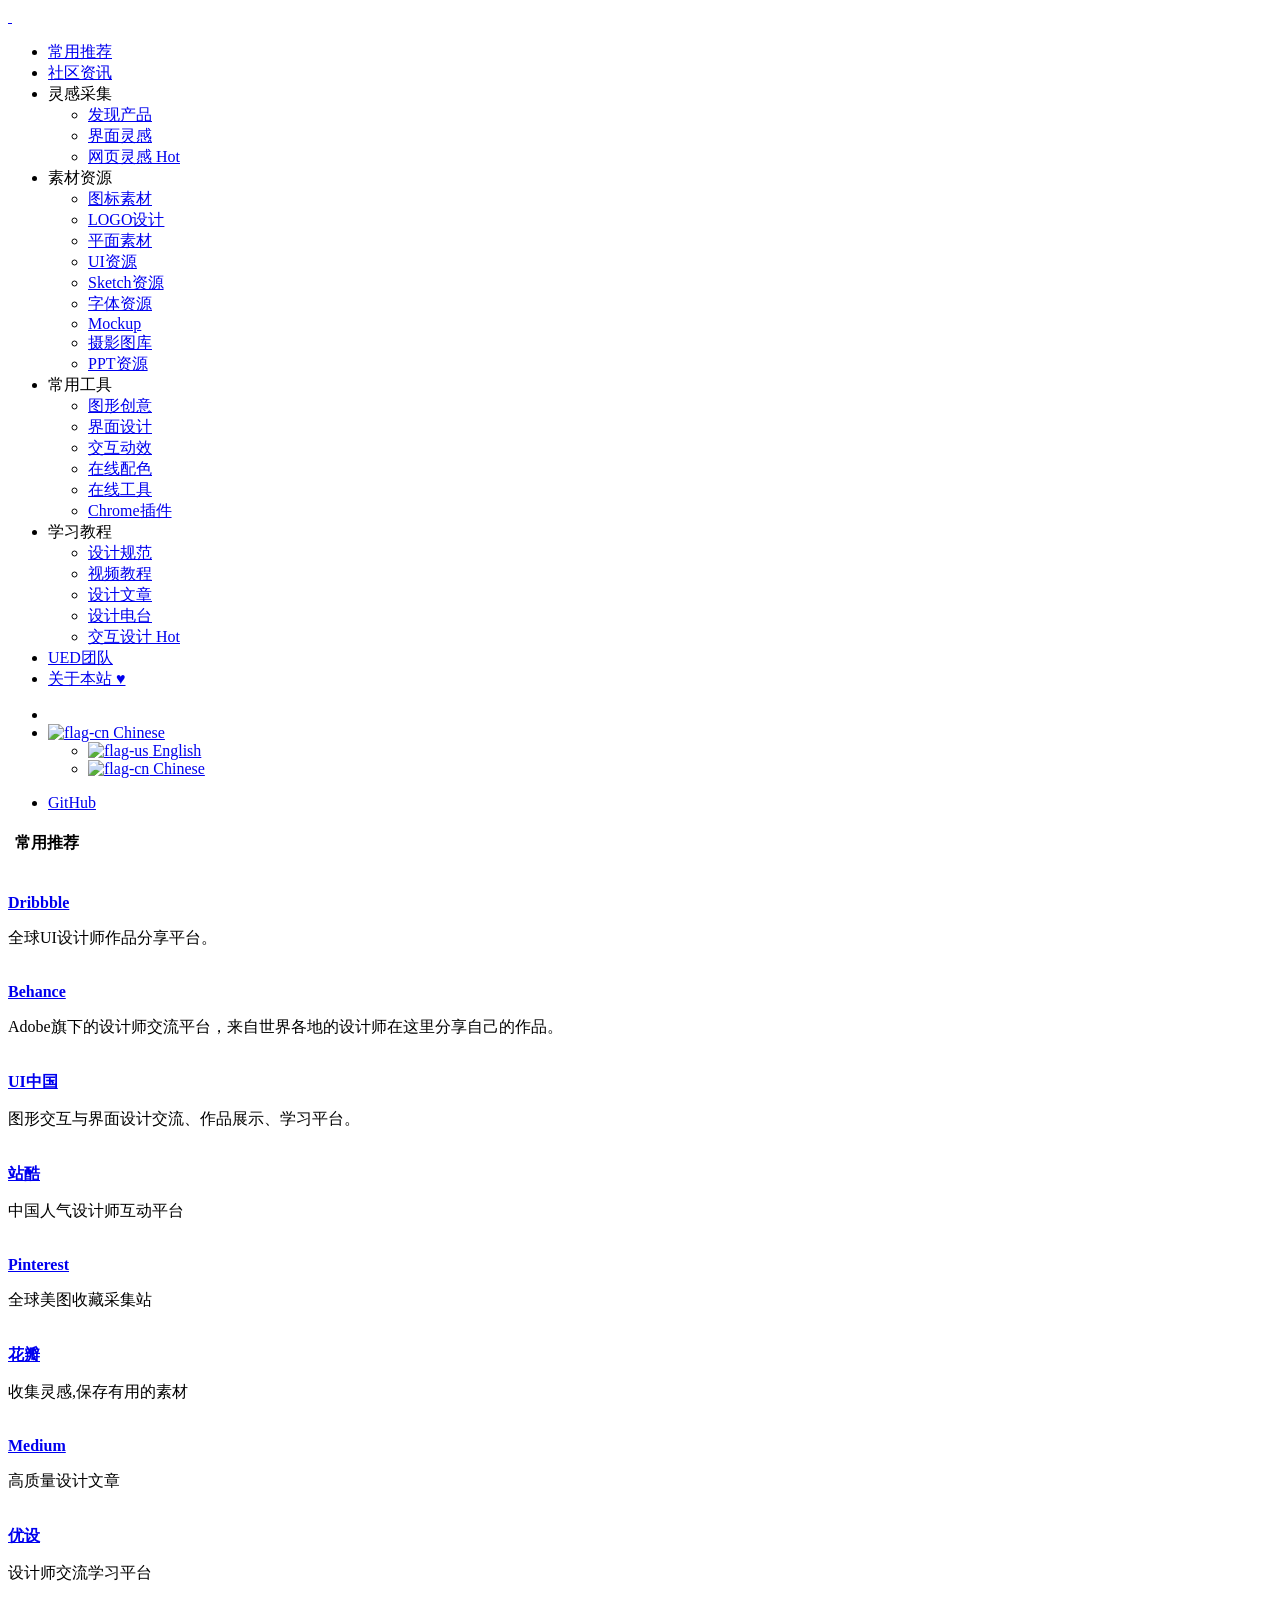
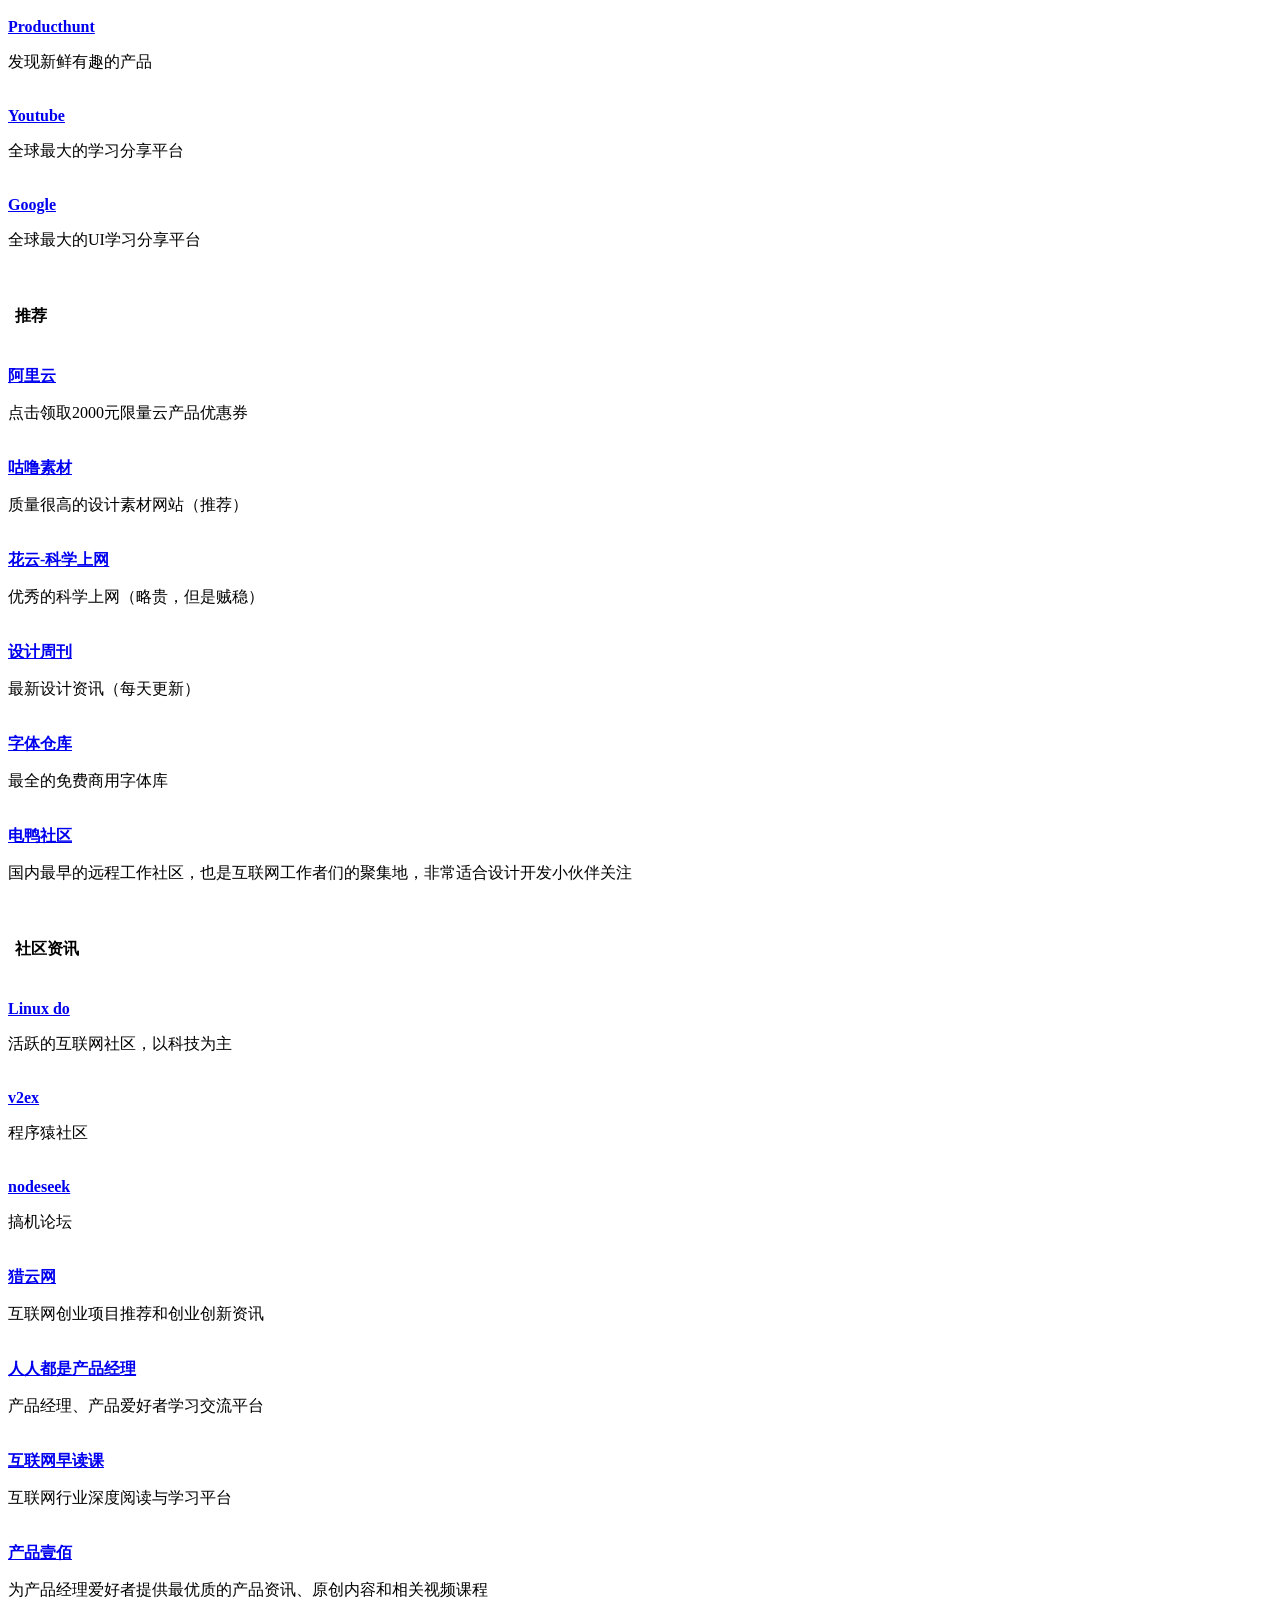
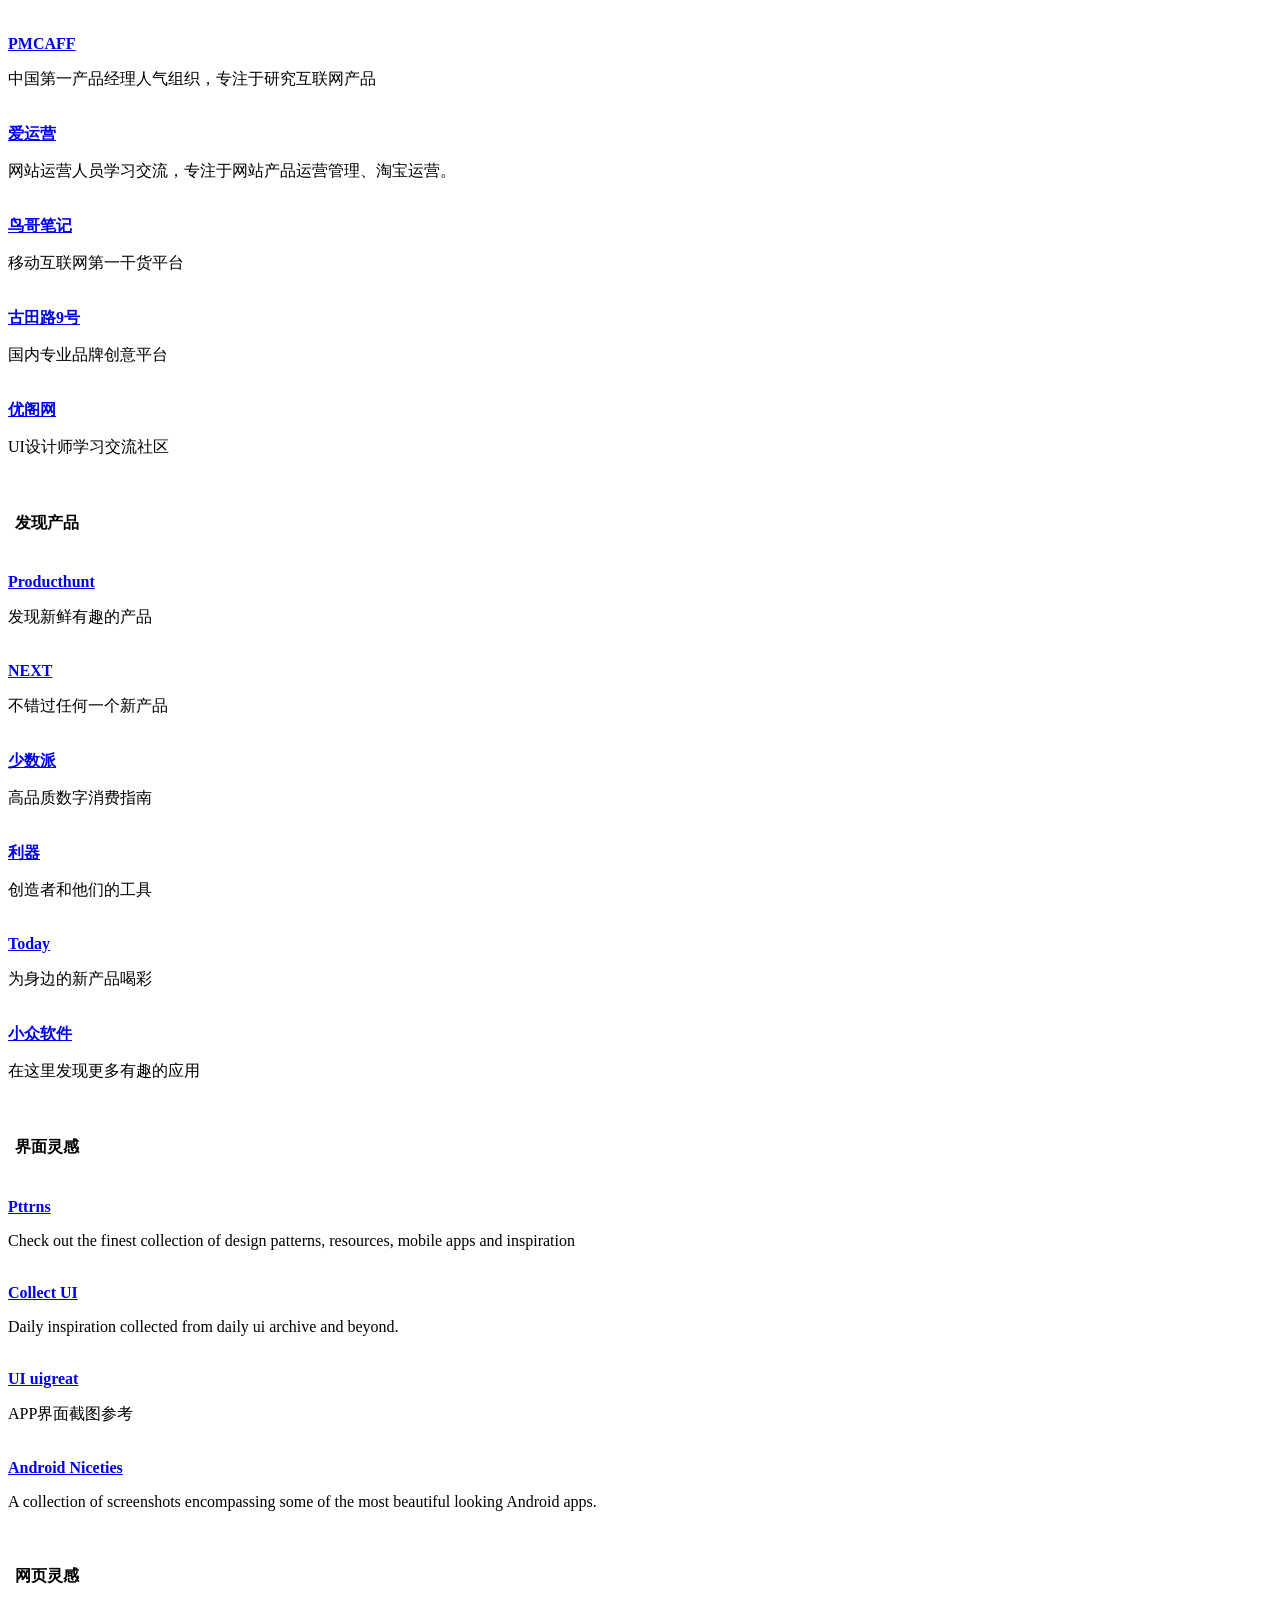
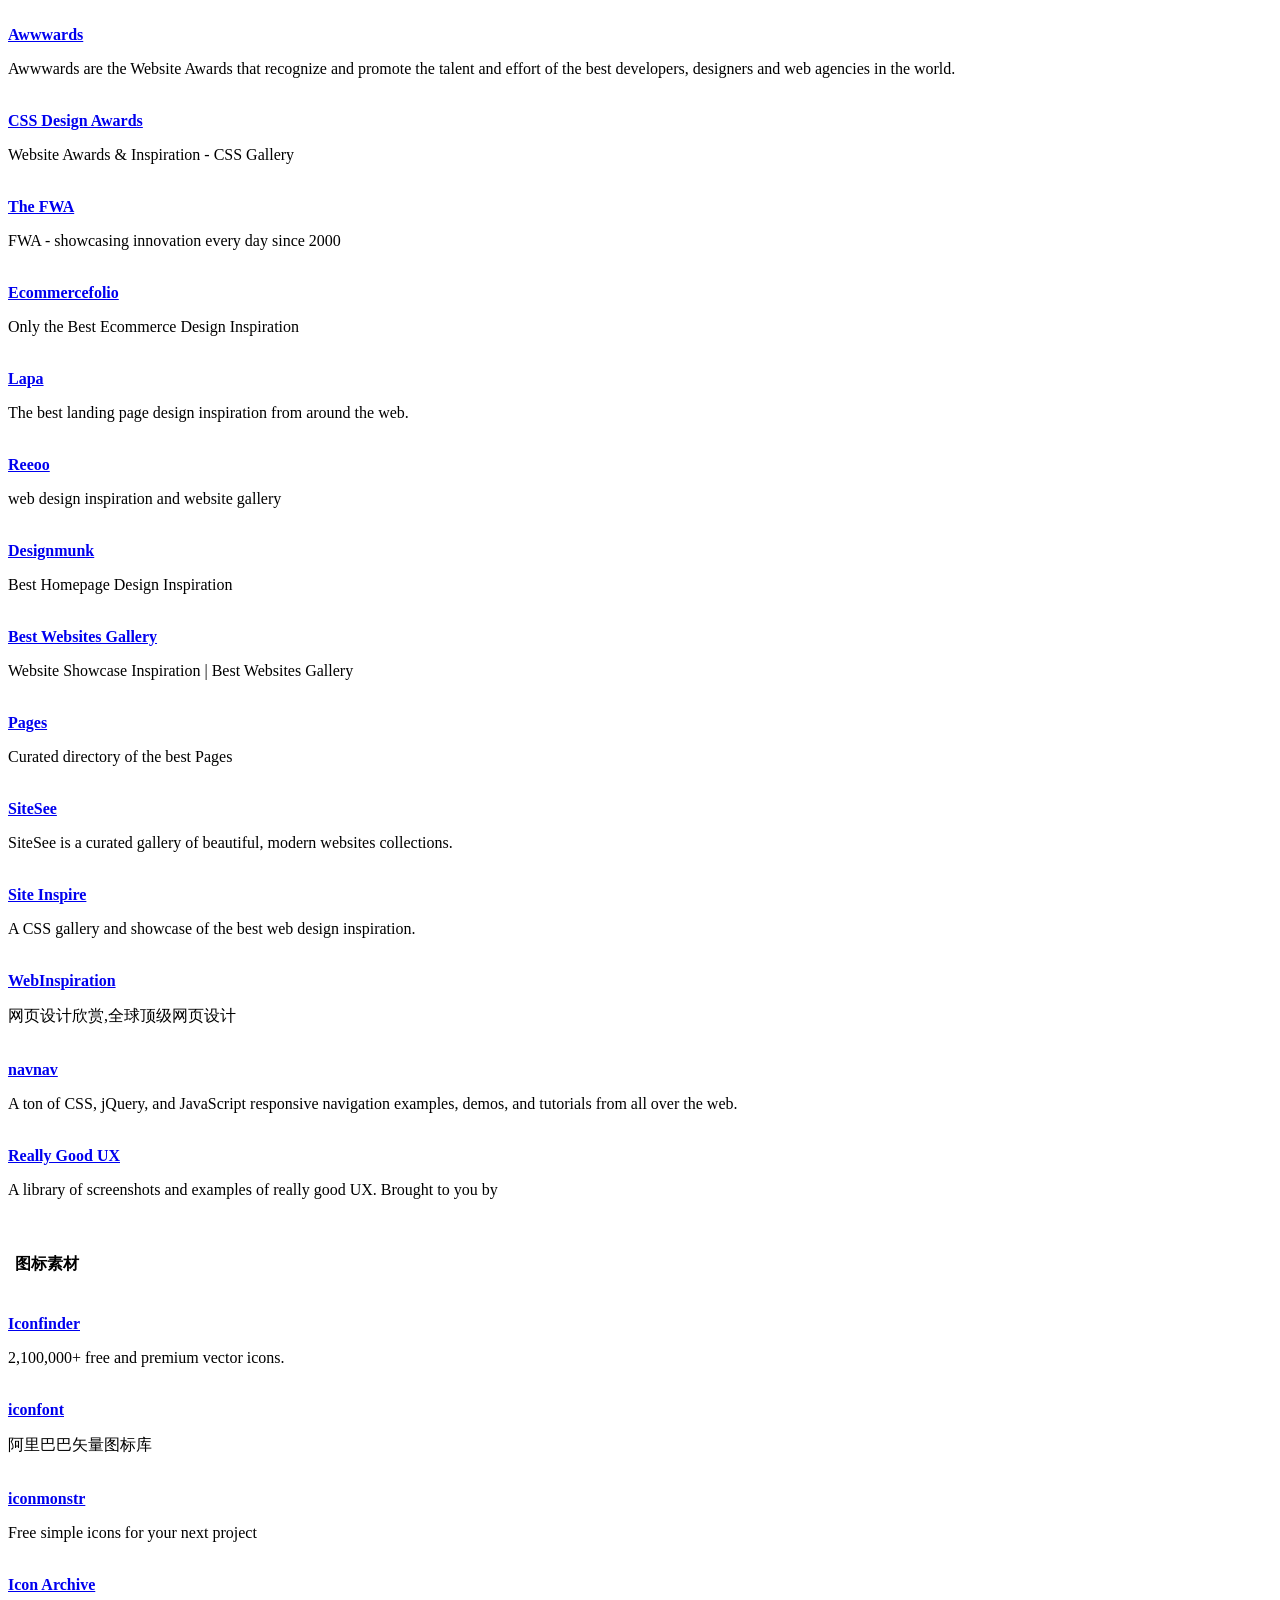
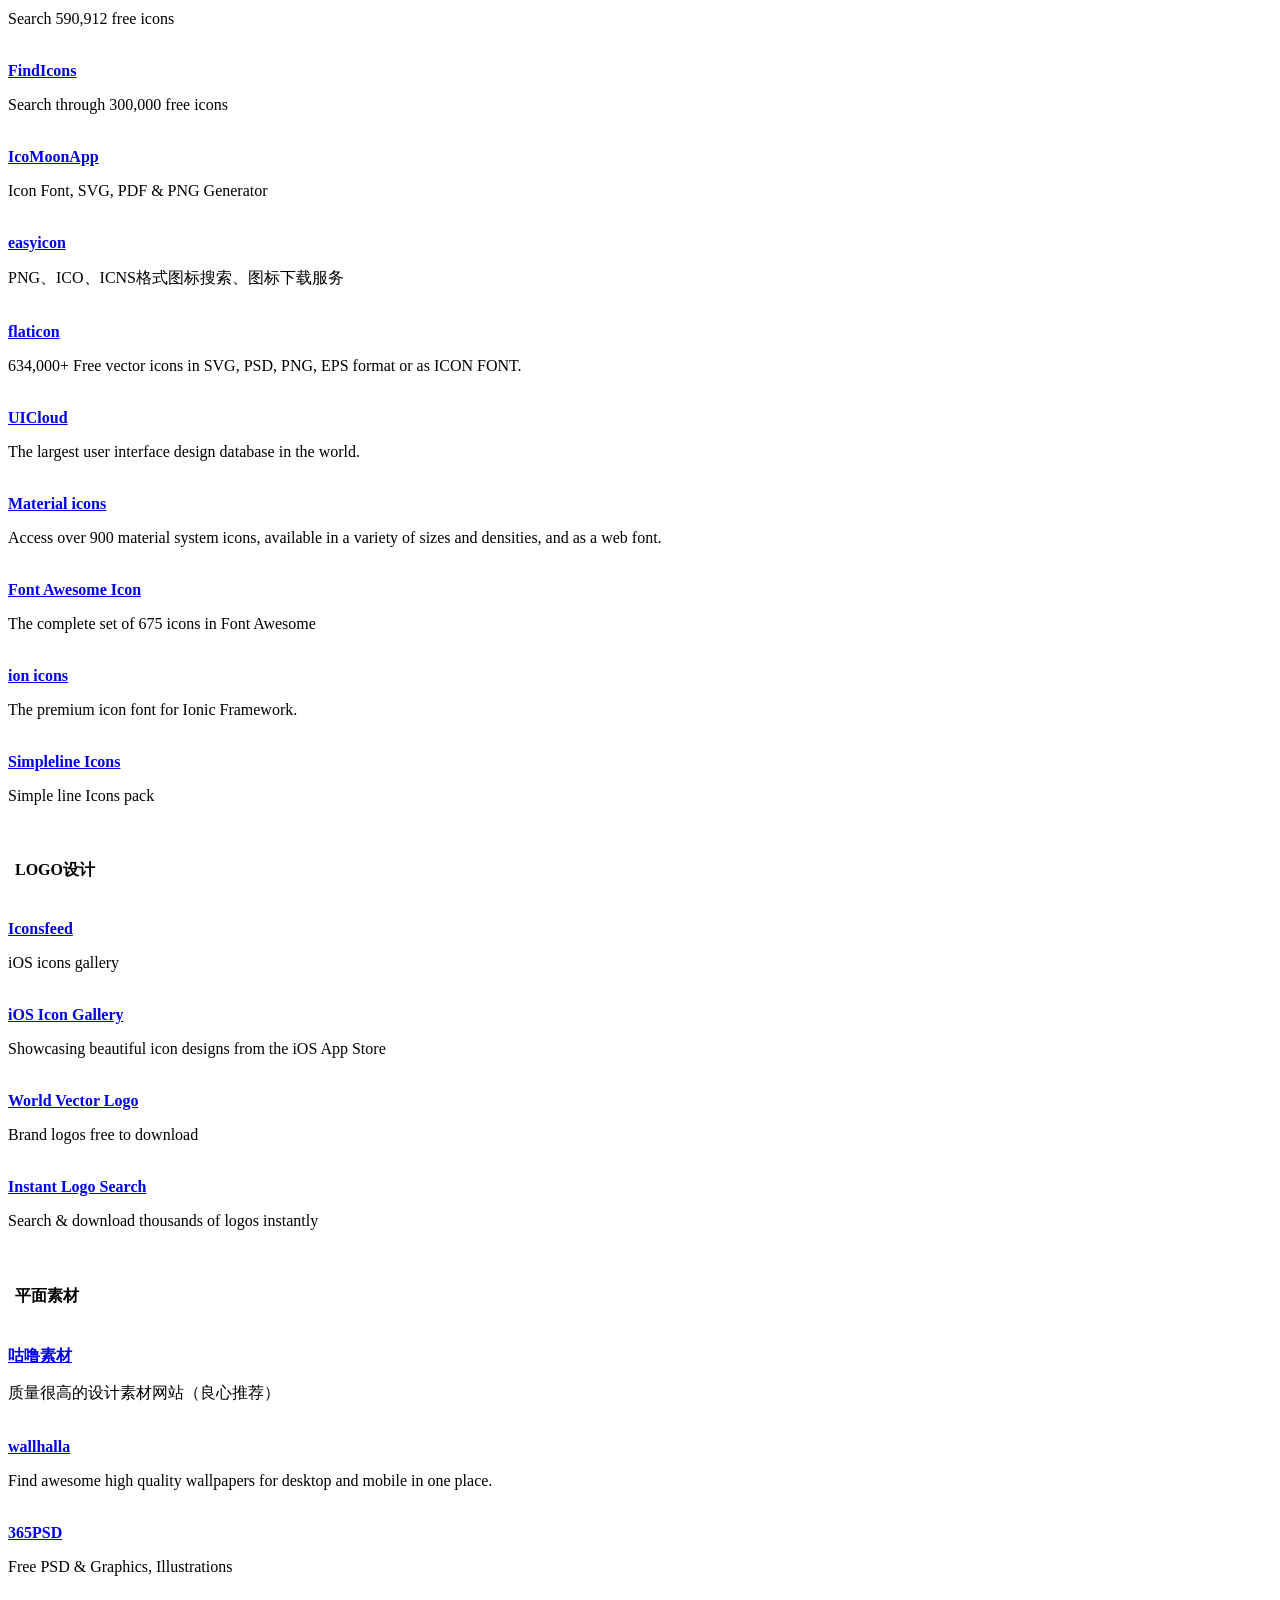
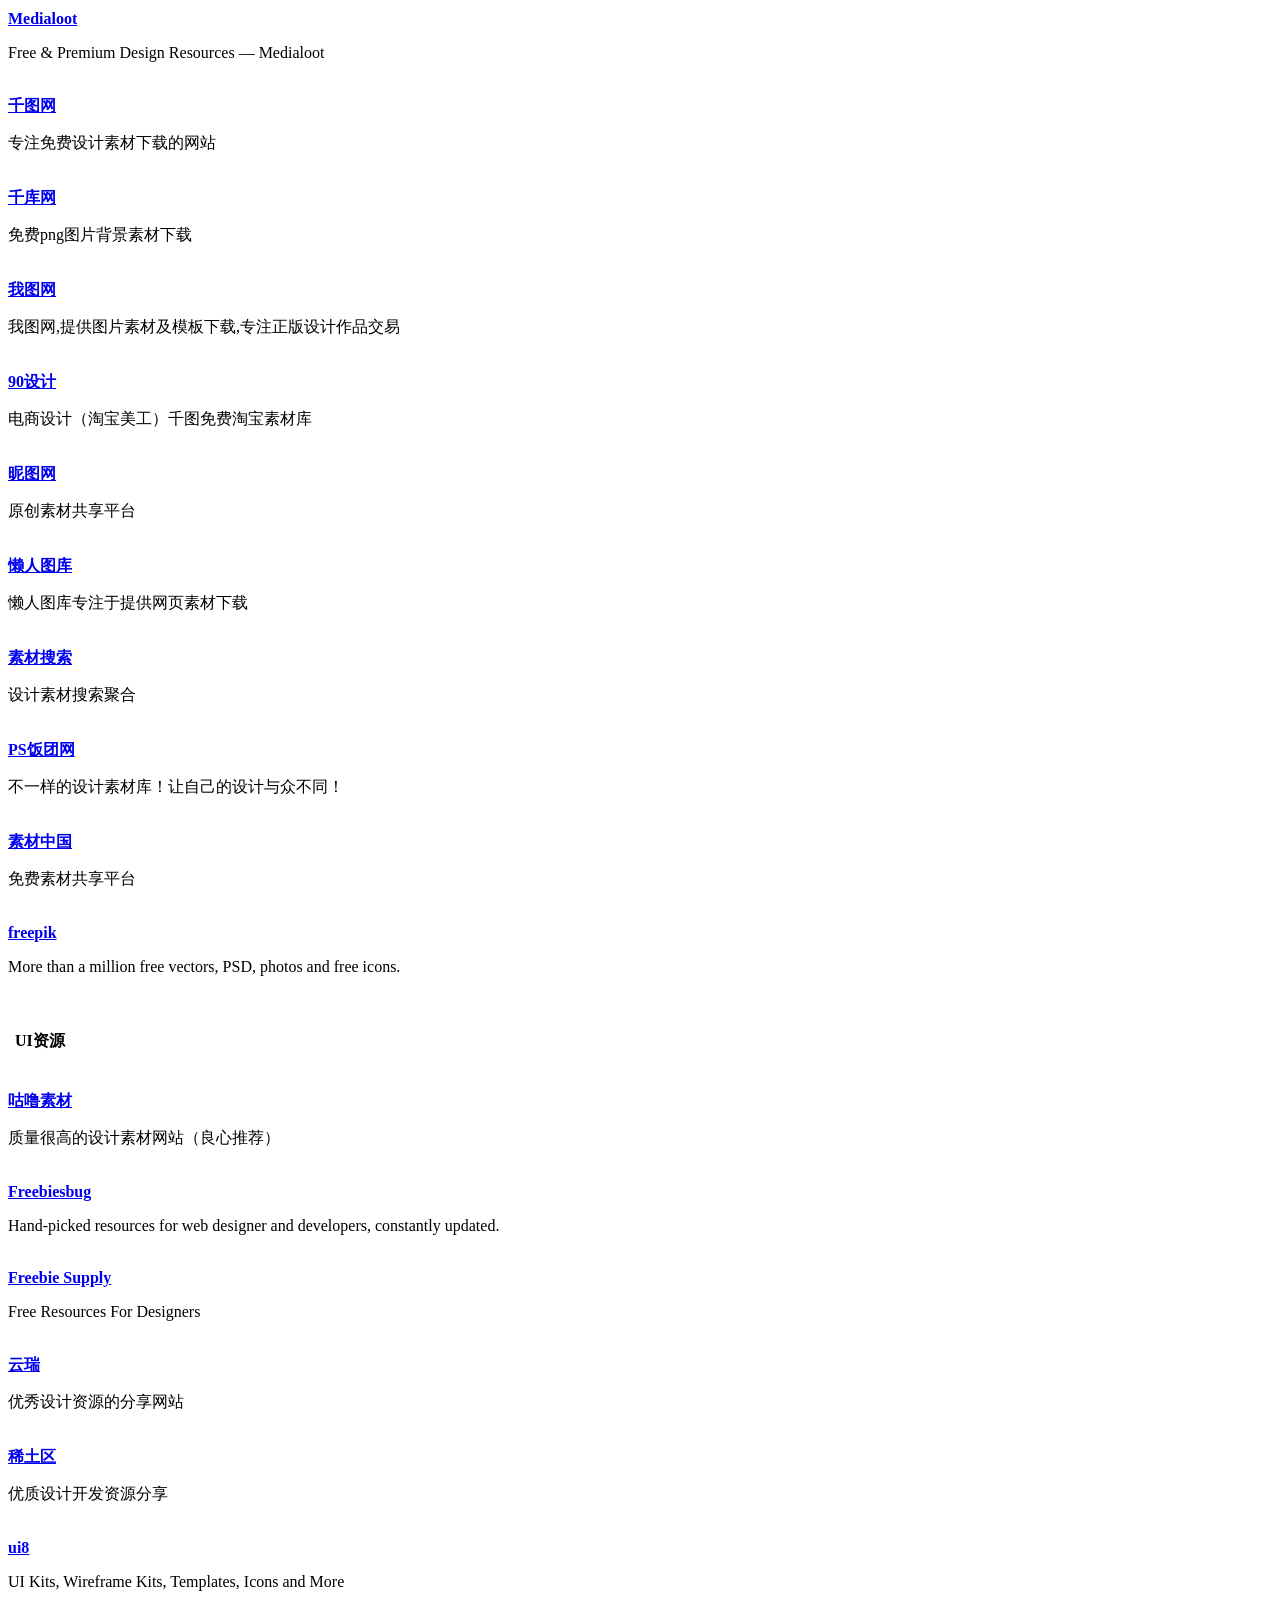
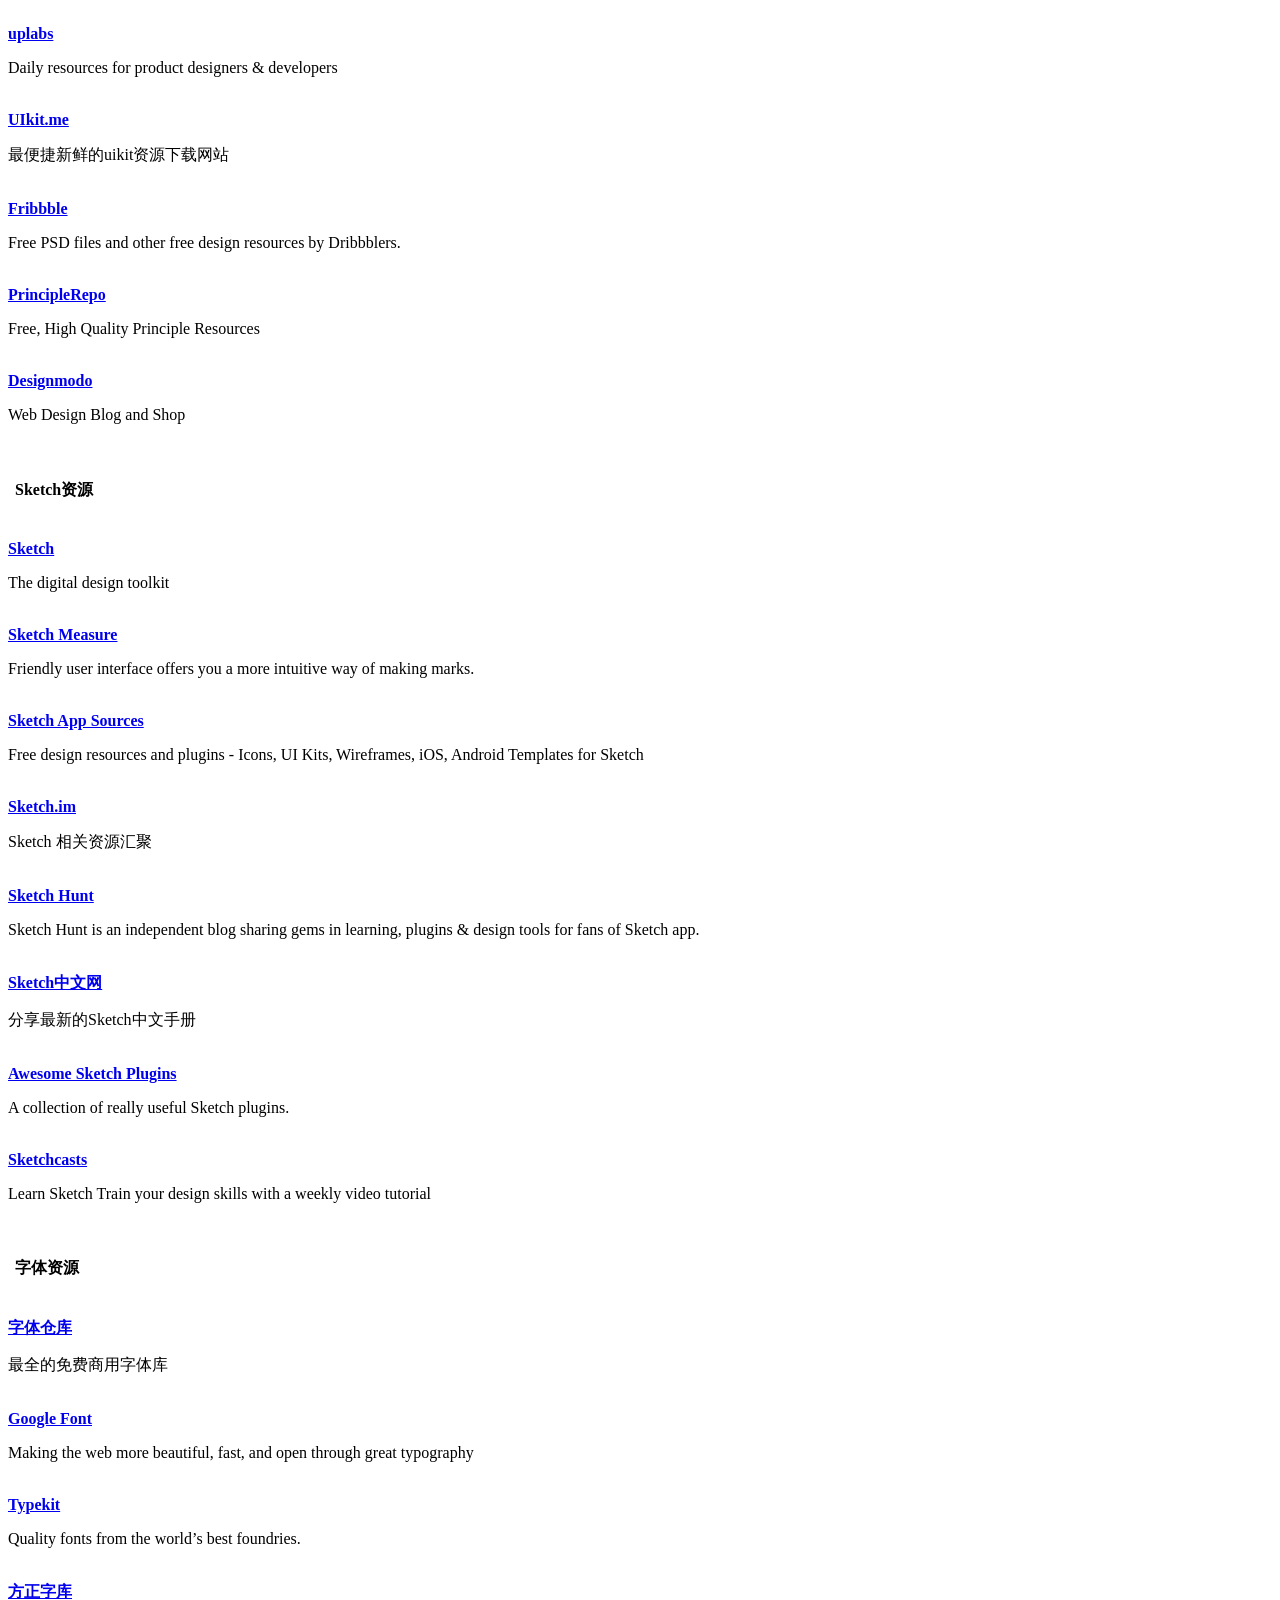
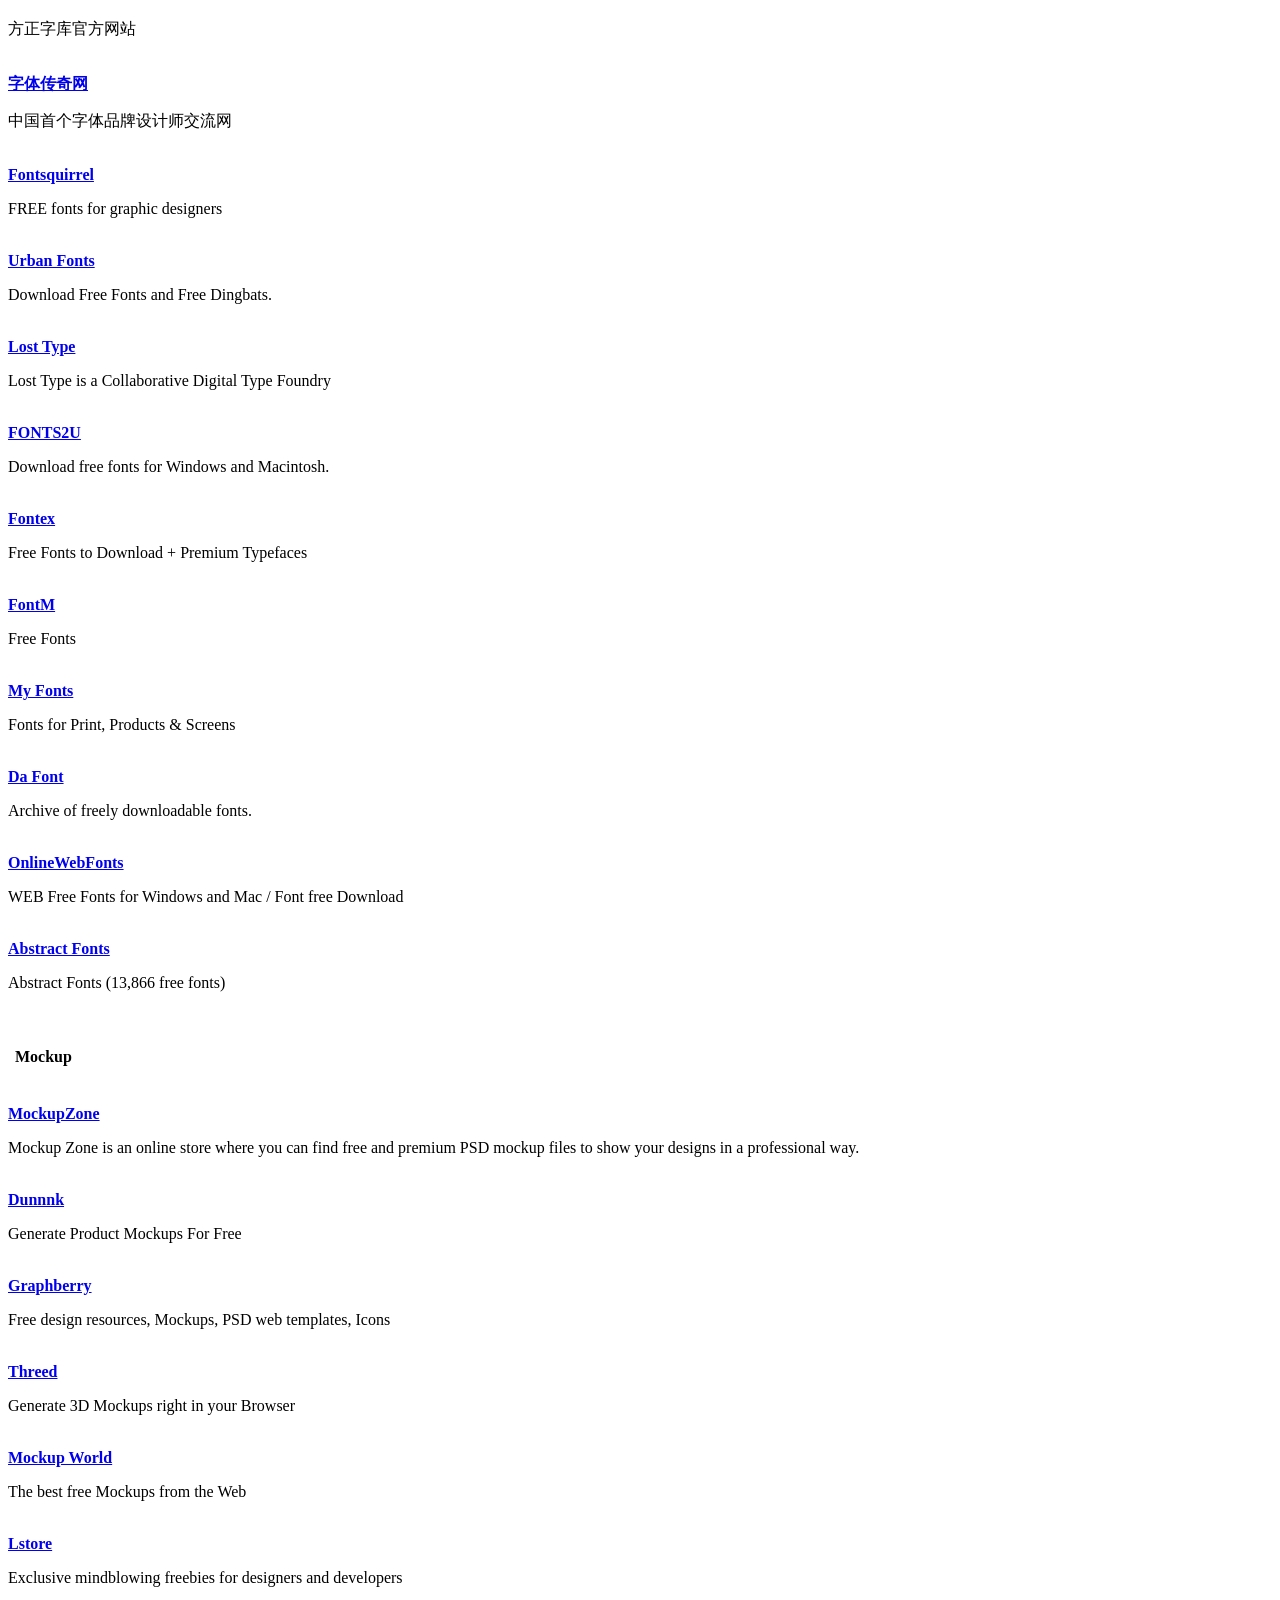
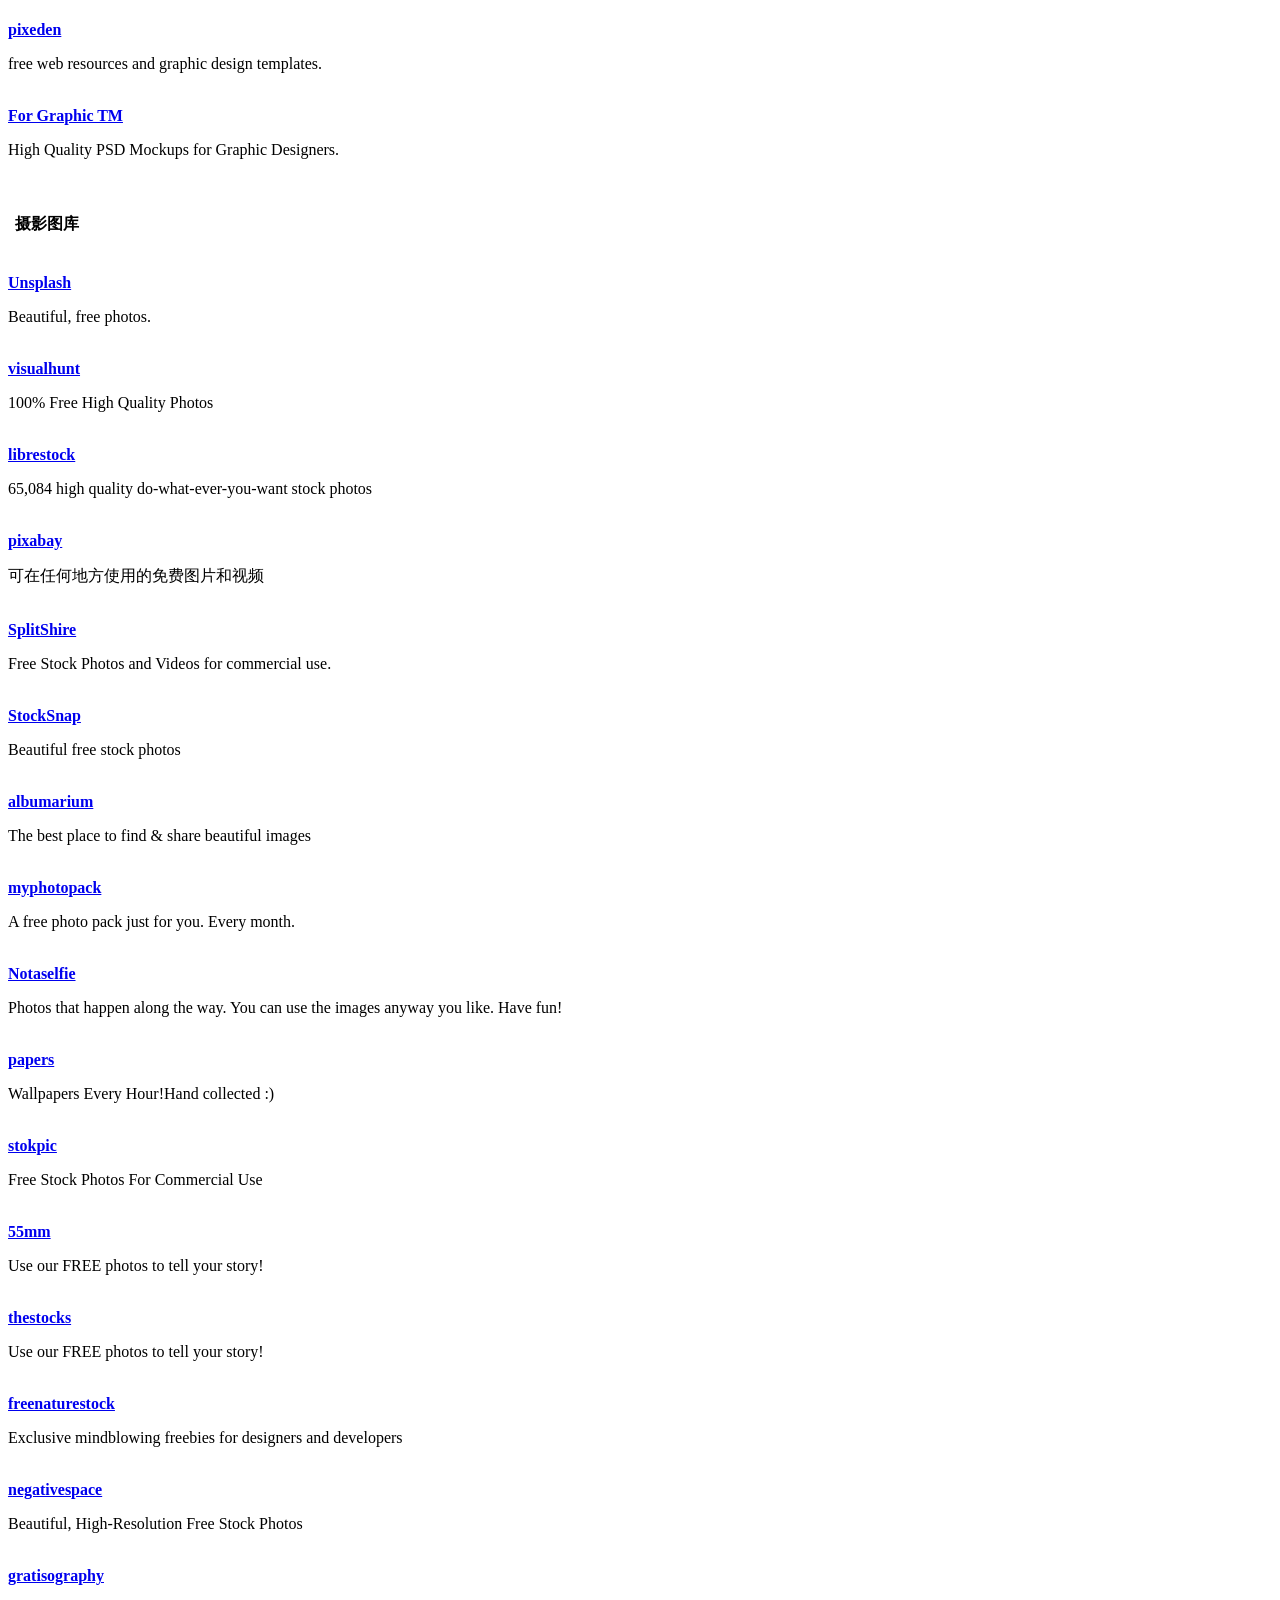
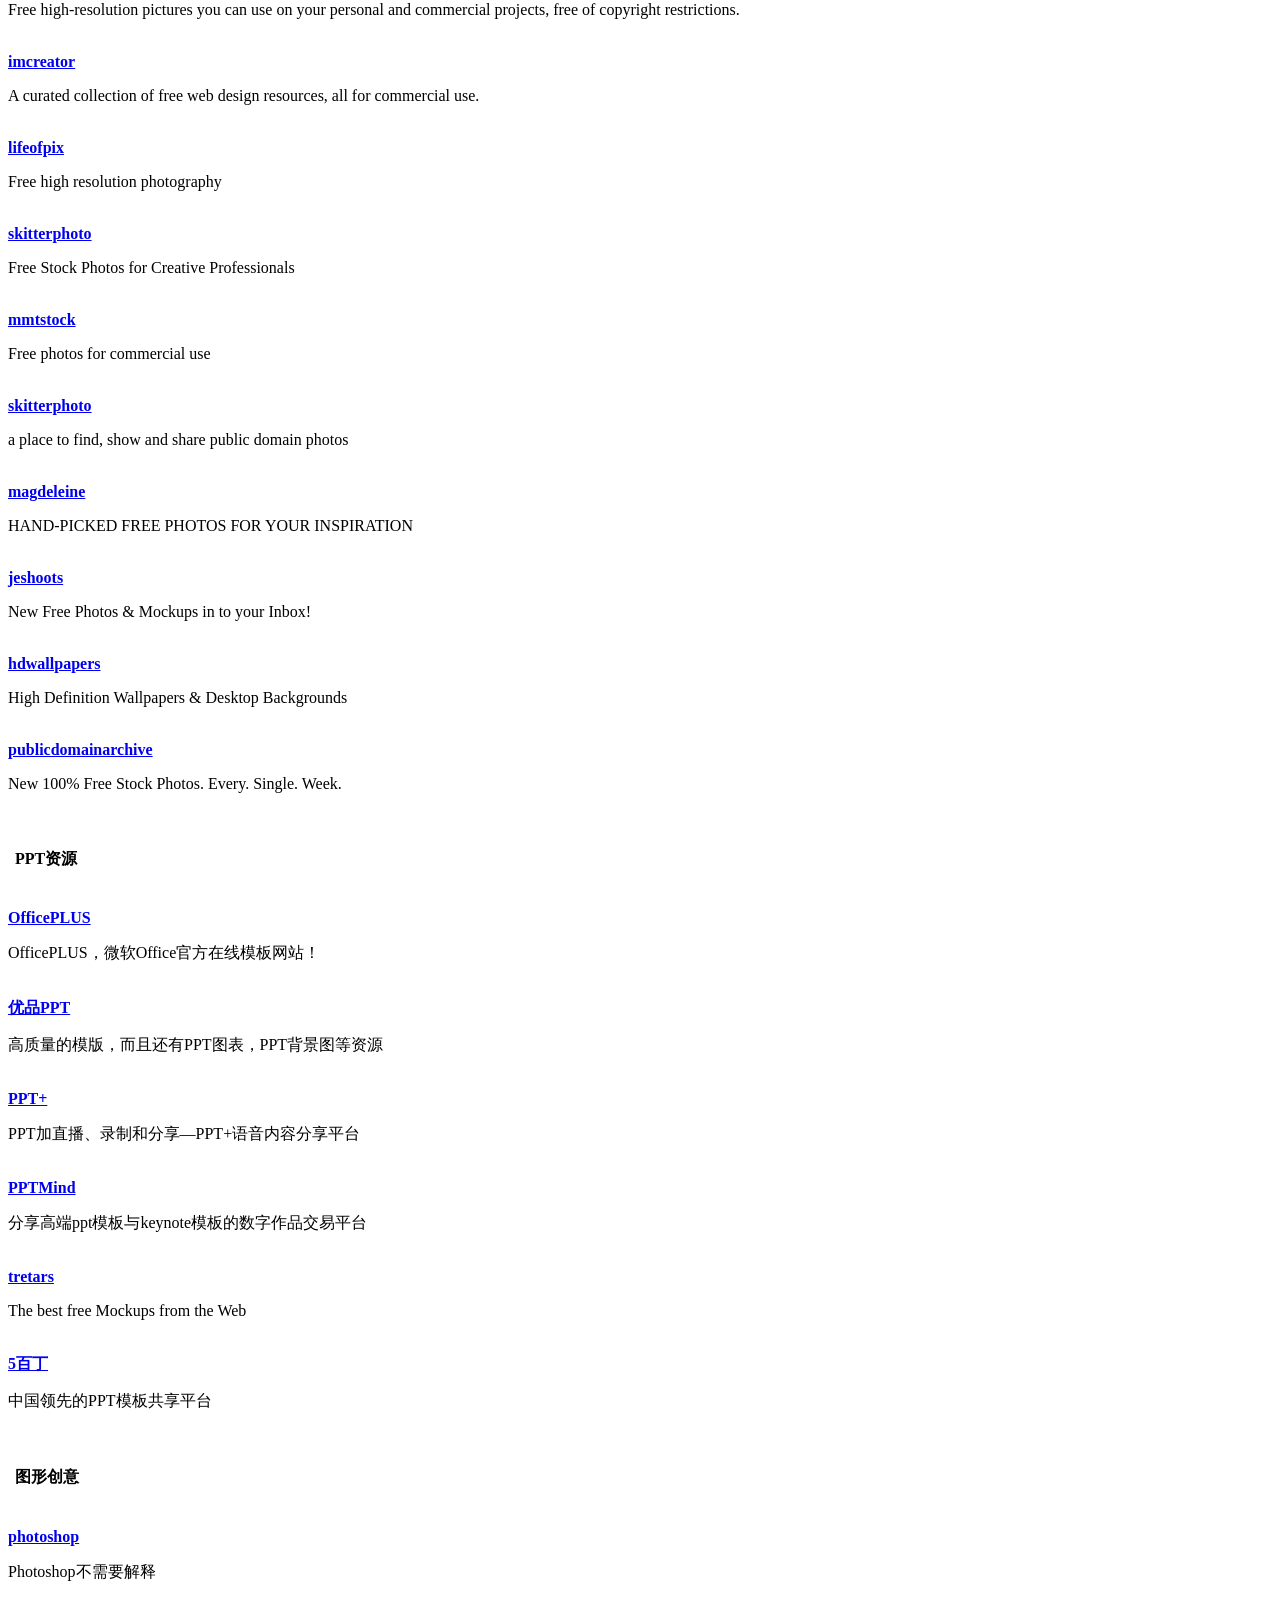
==== commit 51690988: "nodeseek" ====
--- a/cn/index.html
+++ b/cn/index.html
@@ -651,16 +651,16 @@
                     </div>
                 </div>
                 <div class="col-sm-3">
-                    <div class="xe-widget xe-conversations box2 label-info" onclick="window.open('https://www.digitaling.com/', '_blank')" data-toggle="tooltip" data-placement="bottom" title="" data-original-title="https://www.digitaling.com/">
-                        <div class="xe-comment-entry">
-                            <a class="xe-user-img">
-                                <img data-src="../assets/images/logos/digitaling.png" class="lozad img-circle" width="40">
-                            </a>
-                            <div class="xe-comment">
-                                <a href="#" class="xe-user-name overflowClip_1">
-                                    <strong>数英网</strong>
-                                </a>
-                                <p class="overflowClip_2">数字媒体及职业招聘网站</p>
+                    <div class="xe-widget xe-conversations box2 label-info" onclick="window.open('https://www.nodeseek.com/', '_blank')" data-toggle="tooltip" data-placement="bottom" title="" data-original-title="https://www.nodeseek.com/">
+                        <div class="xe-comment-entry">
+                            <a class="xe-user-img">
+                                <img data-src="../assets/images/logos/nodeseek.png" class="lozad img-circle" width="40">
+                            </a>
+                            <div class="xe-comment">
+                                <a href="#" class="xe-user-name overflowClip_1">
+                                    <strong>nodeseek</strong>
+                                </a>
+                                <p class="overflowClip_2">搞机论坛</p>
                             </div>
                         </div>
                     </div>
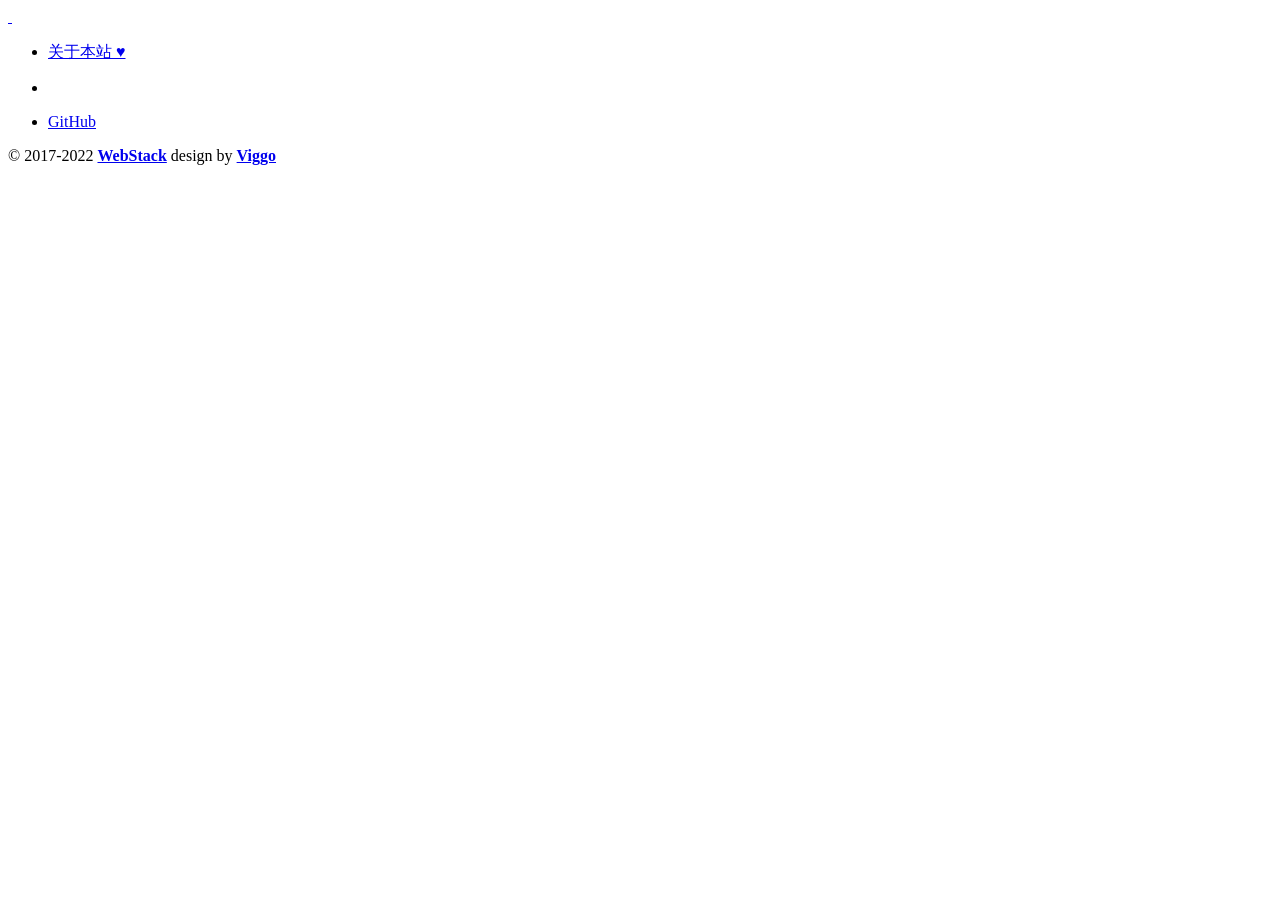
==== commit a81f3157: "重构：实现动态导航栏与侧边栏，并清理冗余代码 - 侧边栏和主内容现在都由 [nav-data.js]动态生成 - 精简导航数据，只保留前 8 个分类 - 删除英文版 ([en]文件夹) 及语言切换功能" ====
--- a/cn/index.html
+++ b/cn/index.html
@@ -2,29 +2,30 @@
 <html lang="zh">
 
 <head>
-    <script async src = "//pagead2.googlesyndication.com/pagead/js/adsbygoogle.js" >
+    <script async src="//pagead2.googlesyndication.com/pagead/js/adsbygoogle.js">
     </script>
     <script>
-    (adsbygoogle = window.adsbygoogle || []).push({
-        google_ad_client: "ca-pub-8550836177608334",
-        enable_page_level_ads: true
-    });
+        (adsbygoogle = window.adsbygoogle || []).push({
+            google_ad_client: "ca-pub-8550836177608334",
+            enable_page_level_ads: true
+        });
     </script>
     <script>
-    var _hmt = _hmt || [];
-    (function() {
-      var hm = document.createElement("script");
-      hm.src = "https://hm.baidu.com/hm.js?c05bb16ea908292af9f6c513087a1cc3";
-      var s = document.getElementsByTagName("script")[0]; 
-      s.parentNode.insertBefore(hm, s);
-    })();
+        var _hmt = _hmt || [];
+        (function () {
+            var hm = document.createElement("script");
+            hm.src = "https://hm.baidu.com/hm.js?c05bb16ea908292af9f6c513087a1cc3";
+            var s = document.getElementsByTagName("script")[0];
+            s.parentNode.insertBefore(hm, s);
+        })();
     </script>
     <meta charset="utf-8">
     <meta http-equiv="X-UA-Compatible" content="IE=edge">
     <meta name="viewport" content="width=device-width, initial-scale=1.0" />
     <meta name="author" content="viggo" />
     <title>WebStack.cc - 设计师网址导航</title>
-    <meta name="keywords" content="UI设计,UI设计素材,设计导航,网址导航,设计资源,创意导航,创意网站导航,设计师网址大全,设计素材大全,设计师导航,UI设计资源,优秀UI设计欣赏,设计师导航,设计师网址大全,设计师网址导航,产品经理网址导航,交互设计师网址导航,www.webstack.cc">
+    <meta name="keywords"
+        content="UI设计,UI设计素材,设计导航,网址导航,设计资源,创意导航,创意网站导航,设计师网址大全,设计素材大全,设计师导航,UI设计资源,优秀UI设计欣赏,设计师导航,设计师网址大全,设计师网址导航,产品经理网址导航,交互设计师网址导航,www.webstack.cc">
     <meta name="description" content="WebStack - 收集国内外优秀设计网站、UI设计资源网站、灵感创意网站、素材资源网站，定时更新分享优质产品设计书签。www.webstack.cc">
     <link rel="shortcut icon" href="../assets/images/favicon.png">
     <link rel="stylesheet" href="http://fonts.googleapis.com/css?family=Arimo:400,700,400italic">
@@ -45,13 +46,16 @@
     <meta property="og:type" content="article">
     <meta property="og:url" content="http://www.webstack.cc/">
     <meta property="og:title" content="WebStack - 收集国内外优秀设计网站、UI设计资源网站、灵感创意网站、素材资源网站，定时更新分享优质产品设计书签。www.webstack.cc">
-    <meta property="og:description" content="UI设计,UI设计素材,设计导航,网址导航,设计资源,创意导航,创意网站导航,设计师网址大全,设计素材大全,设计师导航,UI设计资源,优秀UI设计欣赏,设计师导航,设计师网址大全,设计师网址导航,产品经理网址导航,交互设计师网址导航,www.webstack.cc">
+    <meta property="og:description"
+        content="UI设计,UI设计素材,设计导航,网址导航,设计资源,创意导航,创意网站导航,设计师网址大全,设计素材大全,设计师导航,UI设计资源,优秀UI设计欣赏,设计师导航,设计师网址大全,设计师网址导航,产品经理网址导航,交互设计师网址导航,www.webstack.cc">
     <meta property="og:image" content="http://webstack.cc/assets/images/webstack_banner_cn.png">
-    <meta property="og:site_name" content="WebStack - 收集国内外优秀设计网站、UI设计资源网站、灵感创意网站、素材资源网站，定时更新分享优质产品设计书签。www.webstack.cc">
+    <meta property="og:site_name"
+        content="WebStack - 收集国内外优秀设计网站、UI设计资源网站、灵感创意网站、素材资源网站，定时更新分享优质产品设计书签。www.webstack.cc">
     <!-- / Twitter Cards -->
     <meta name="twitter:card" content="summary_large_image">
     <meta name="twitter:title" content="WebStack - 收集国内外优秀设计网站、UI设计资源网站、灵感创意网站、素材资源网站，定时更新分享优质产品设计书签。www.webstack.cc">
-    <meta name="twitter:description" content="UI设计,UI设计素材,设计导航,网址导航,设计资源,创意导航,创意网站导航,设计师网址大全,设计素材大全,设计师导航,UI设计资源,优秀UI设计欣赏,设计师导航,设计师网址大全,设计师网址导航,产品经理网址导航,交互设计师网址导航,www.webstack.cc">
+    <meta name="twitter:description"
+        content="UI设计,UI设计素材,设计导航,网址导航,设计资源,创意导航,创意网站导航,设计师网址大全,设计素材大全,设计师导航,UI设计资源,优秀UI设计欣赏,设计师导航,设计师网址大全,设计师网址导航,产品经理网址导航,交互设计师网址导航,www.webstack.cc">
     <meta name="twitter:image" content="http://www.webstack.cc/assets/images/webstack_banner_cn.png">
 </head>
 
@@ -80,193 +84,6 @@
                     </div>
                 </header>
                 <ul id="main-menu" class="main-menu">
-                    <li>
-                        <a href="#常用推荐" class="smooth">
-                            <i class="linecons-star"></i>
-                            <span class="title">常用推荐</span>
-                        </a>
-                    </li>
-                    <li>
-                        <a href="#社区资讯" class="smooth">
-                            <i class="linecons-doc"></i>
-                            <span class="title">社区资讯</span>
-                        </a>
-                    </li>
-                    <li>
-                        <a>
-                            <i class="linecons-lightbulb"></i>
-                            <span class="title">灵感采集</span>
-                        </a>
-                        <ul>
-                            <li>
-                                <a href="#发现产品" class="smooth">
-                                    <span class="title">发现产品</span>
-                                </a>
-                            </li>
-                            <li>
-                                <a href="#界面灵感" class="smooth">
-                                    <span class="title">界面灵感</span>
-                                </a>
-                            </li>
-                            <li>
-                                <a href="#网页灵感" class="smooth">
-                                    <span class="title">网页灵感</span>
-                                    <span class="label label-pink pull-right hidden-collapsed">Hot</span>
-                                </a>
-                            </li>
-                            <!-- <li>
-                                <a href="#动效设计" class="smooth">
-                                    <span class="title">动效设计</span>
-                                </a>
-                            </li>
-                            <li>
-                                <a href="#电商平台" class="smooth">
-                                    <span class="title">电商平台</span>
-                                </a>
-                            </li> -->
-                        </ul>
-                    </li>
-                    <li>
-                        <a>
-                            <i class="linecons-thumbs-up"></i>
-                            <span class="title">素材资源</span>
-                        </a>
-                        <ul>
-                            <li>
-                                <a href="#图标素材" class="smooth">
-                                    <span class="title">图标素材</span>
-                                </a>
-                            </li>
-                            <li>
-                                <a href="#LOGO设计" class="smooth">
-                                    <span class="title">LOGO设计</span>
-                                </a>
-                            </li>
-                            <li>
-                                <a href="#平面素材" class="smooth">
-                                    <span class="title">平面素材</span>
-                                </a>
-                            </li>
-                            <li>
-                                <a href="#UI资源" class="smooth">
-                                    <span class="title">UI资源</span>
-                                </a>
-                            </li>
-                            <li>
-                                <a href="#Sketch资源" class="smooth">
-                                    <span class="title">Sketch资源</span>
-                                </a>
-                            </li>
-                            <li>
-                                <a href="#字体资源" class="smooth">
-                                    <span class="title">字体资源</span>
-                                </a>
-                            </li>
-                            <li>
-                                <a href="#Mockup" class="smooth">
-                                    <span class="title">Mockup</span>
-                                </a>
-                            </li>
-                            <li>
-                                <a href="#摄影图库" class="smooth">
-                                    <span class="title">摄影图库</span>
-                                </a>
-                            </li>
-                            <li>
-                                <a href="#PPT资源" class="smooth">
-                                    <span class="title">PPT资源</span>
-                                </a>
-                            </li>
-                        </ul>
-                    </li>
-                    <li>
-                        <a>
-                            <i class="linecons-diamond"></i>
-                            <span class="title">常用工具</span>
-                        </a>
-                        <ul>
-                            <li>
-                                <a href="#图形创意" class="smooth">
-                                    <span class="title">图形创意</span>
-                                </a>
-                            </li>
-                            <li>
-                                <a href="#界面设计" class="smooth">
-                                    <span class="title">界面设计</span>
-                                </a>
-                            </li>
-                            <li>
-                                <a href="#交互动效" class="smooth">
-                                    <span class="title">交互动效</span>
-                                </a>
-                            </li>
-                            <li>
-                                <a href="#在线配色" class="smooth">
-                                    <span class="title">在线配色</span>
-                                </a>
-                            </li>
-                            <li>
-                                <a href="#在线工具" class="smooth">
-                                    <span class="title">在线工具</span>
-                                </a>
-                            </li>
-                            <!-- <li>
-                                <a href="#Sketch插件" class="smooth">
-                                    <span class="title">Sketch插件</span>
-                                </a>
-                            </li> -->
-                            <li>
-                                <a href="#Chrome插件" class="smooth">
-                                    <span class="title">Chrome插件</span>
-                                </a>
-                            </li>
-                            <!-- <li>
-                                <a href="#H5制作" class="smooth">
-                                    <span class="title">H5制作</span>
-                                </a>
-                            </li> -->
-                        </ul>
-                    </li>
-                    <li>
-                        <a>
-                            <i class="linecons-pencil"></i>
-                            <span class="title">学习教程</span>
-                        </a>
-                        <ul>
-                            <li>
-                                <a href="#设计规范" class="smooth">
-                                    <span class="title">设计规范</span>
-                                </a>
-                            </li>
-                            <li>
-                                <a href="#视频教程" class="smooth">
-                                    <span class="title">视频教程</span>
-                                </a>
-                            </li>
-                            <li>
-                                <a href="#设计文章" class="smooth">
-                                    <span class="title">设计文章</span>
-                                </a>
-                            </li>
-                            <li>
-                                <a href="#设计电台" class="smooth">
-                                    <span class="title">设计电台</span>
-                                </a>
-                            </li>
-                            <li>
-                                <a href="#交互设计" class="smooth">
-                                    <span class="title">交互设计</span>
-                                    <span class="label label-pink pull-right hidden-collapsed">Hot</span>
-                                </a>
-                            </li>
-                        </ul>
-                    </li>
-                    <li>
-                        <a href="#UED团队" class="smooth">
-                            <i class="linecons-user"></i>
-                            <span class="title">UED团队</span>
-                        </a>
-                    </li>
                     <li>
                         <a href="about.html">
                             <i class="linecons-heart"></i>
@@ -294,3930 +111,26 @@
                             <i class="fa-bars"></i>
                         </a>
                     </li>
-                    <li class="dropdown hover-line language-switcher">
-                        <a href="../cn/index.html" class="dropdown-toggle" data-toggle="dropdown">
-                            <img src="../assets/images/flags/flag-cn.png" alt="flag-cn" /> Chinese
-                        </a>
-                        <ul class="dropdown-menu languages">
-                            <li>
-                                <a href="../en/index.html">
-                                    <img src="../assets/images/flags/flag-us.png" alt="flag-us" /> English
-                                </a>
-                            </li>
-                            <li class="active">
-                                <a href="../cn/index.html">
-                                    <img src="../assets/images/flags/flag-cn.png" alt="flag-cn" /> Chinese
-                                </a>
-                            </li>
-                        </ul>
-                    </li>
+
                 </ul>
                 <ul class="user-info-menu right-links list-inline list-unstyled">
                     <li class="hidden-sm hidden-xs">
-                        <a href="https://github.com/WebStackPage/WebStackPage.github.io" target="_blank">
-                            <i class="fa-github"></i>  GitHub
+                        <a href="https://github.com/echomasters/echomasters.github.io" target="_blank">
+                            <i class="fa-github"></i> GitHub
                         </a>
                     </li>
                 </ul>
-                <!-- <a href="https://github.com/WebStackPage/WebStackPage.github.io" target="_blank"><img style="position: absolute; top: 0; right: 0; border: 0;" src="https://s3.amazonaws.com/github/ribbons/forkme_right_darkblue_121621.png" alt="Fork me on GitHub"></a> -->
+                <!-- <a href="https://github.com/echomasters/echomasters.github.io" target="_blank"><img style="position: absolute; top: 0; right: 0; border: 0;" src="https://s3.amazonaws.com/github/ribbons/forkme_right_darkblue_121621.png" alt="Fork me on GitHub"></a> -->
 
             </nav>
-            <!-- 常用推荐 -->
-            <h4 class="text-gray"><i class="linecons-tag" style="margin-right: 7px;" id="常用推荐"></i>常用推荐</h4>
-            <div class="row">
-                <div class="col-sm-3">
-                    <div class="xe-widget xe-conversations box2 label-info" onclick="window.open('https://dribbble.com/', '_blank')" data-toggle="tooltip" data-placement="bottom" title="" data-original-title="https://dribbble.com/">
-                        <div class="xe-comment-entry">
-                            <a class="xe-user-img">
-                                <img data-src="../assets/images/logos/dribbble.png" class="lozad img-circle" width="40">
-                            </a>
-                            <div class="xe-comment">
-                                <a href="#" class="xe-user-name overflowClip_1">
-                                    <strong>Dribbble</strong>
-                                </a>
-                                <p class="overflowClip_2">全球UI设计师作品分享平台。</p>
-                            </div>
-                        </div>
-                    </div>
-                </div>
-                <div class="col-sm-3">
-                    <div class="xe-widget xe-conversations box2 label-info" onclick="window.open('https://behance.net/', '_blank')" data-toggle="tooltip" data-placement="bottom" title="" data-original-title="https://behance.net/">
-                        <div class="xe-comment-entry">
-                            <a class="xe-user-img">
-                                <img data-src="../assets/images/logos/behance.png" class="lozad img-circle" width="40">
-                            </a>
-                            <div class="xe-comment">
-                                <a href="#" class="xe-user-name overflowClip_1">
-                                    <strong>Behance</strong>
-                                </a>
-                                <p class="overflowClip_2">Adobe旗下的设计师交流平台，来自世界各地的设计师在这里分享自己的作品。</p>
-                            </div>
-                        </div>
-                    </div>
-                </div>
-                <div class="col-sm-3">
-                    <div class="xe-widget xe-conversations box2 label-info" onclick="window.open('http://www.ui.cn/', '_blank')" data-toggle="tooltip" data-placement="bottom" title="" data-original-title="http://www.ui.cn/">
-                        <div class="xe-comment-entry">
-                            <a class="xe-user-img">
-                                <img data-src="../assets/images/logos/uicn.png" class="lozad img-circle" width="40">
-                            </a>
-                            <div class="xe-comment">
-                                <a href="#" class="xe-user-name overflowClip_1">
-                                    <strong>UI中国</strong>
-                                </a>
-                                <p class="overflowClip_2">图形交互与界面设计交流、作品展示、学习平台。</p>
-                            </div>
-                        </div>
-                    </div>
-                </div>
-                <div class="col-sm-3">
-                    <div class="xe-widget xe-conversations box2 label-info" onclick="window.open('http://www.zcool.com.cn/', '_blank')" data-toggle="tooltip" data-placement="bottom" title="" data-original-title="http://www.zcool.com.cn/">
-                        <div class="xe-comment-entry">
-                            <a class="xe-user-img">
-                                <img data-src="../assets/images/logos/zcool.png" class="lozad img-circle" width="40">
-                            </a>
-                            <div class="xe-comment">
-                                <a href="#" class="xe-user-name overflowClip_1">
-                                    <strong>站酷</strong>
-                                </a>
-                                <p class="overflowClip_2">中国人气设计师互动平台</p>
-                            </div>
-                        </div>
-                    </div>
-                </div>
-            </div>
-            <div class="row">
-                <div class="col-sm-3">
-                    <div class="xe-widget xe-conversations box2 label-info" onclick="window.open('https://www.pinterest.com/', '_blank')" data-toggle="tooltip" data-placement="bottom" title="" data-original-title="https://www.pinterest.com/">
-                        <div class="xe-comment-entry">
-                            <a class="xe-user-img">
-                                <img data-src="../assets/images/logos/pinterest.png" class="lozad img-circle" width="40">
-                            </a>
-                            <span class="label label-info" data-toggle="tooltip" data-placement="left" title="" data-original-title="Hello I am a Tooltip"></span>
-                            <div class="xe-comment">
-                                <a href="#" class="xe-user-name overflowClip_1">
-                                    <strong>Pinterest</strong>
-                                </a>
-                                <p class="overflowClip_2">全球美图收藏采集站</p>
-                            </div>
-                        </div>
-                    </div>
-                </div>
-                <div class="col-sm-3">
-                    <div class="xe-widget xe-conversations box2 label-info" onclick="window.open('http://huaban.com/', '_blank')" data-toggle="tooltip" data-placement="bottom" title="" data-original-title="http://huaban.com/">
-                        <div class="xe-comment-entry">
-                            <a class="xe-user-img">
-                                <img data-src="../assets/images/logos/huaban.png" class="lozad img-circle" width="40">
-                            </a>
-                            <span class="label label-info" data-toggle="tooltip" data-placement="left" title="" data-original-title="Hello I am a Tooltip"></span>
-                            <div class="xe-comment">
-                                <a href="#" class="xe-user-name overflowClip_1">
-                                    <strong>花瓣</strong>
-                                </a>
-                                <p class="overflowClip_2">收集灵感,保存有用的素材</p>
-                            </div>
-                        </div>
-                    </div>
-                </div>
-                <div class="col-sm-3">
-                    <div class="xe-widget xe-conversations box2 label-info" onclick="window.open('https://medium.com/', '_blank')" data-toggle="tooltip" data-placement="bottom" title="" data-original-title="https://medium.com/">
-                        <div class="xe-comment-entry">
-                            <a class="xe-user-img">
-                                <img data-src="../assets/images/logos/medium.png" class="lozad img-circle" width="40">
-                            </a>
-                            <span class="label label-info" data-toggle="tooltip" data-placement="left" title="" data-original-title="Hello I am a Tooltip"></span>
-                            <div class="xe-comment">
-                                <a href="#" class="xe-user-name overflowClip_1">
-                                    <strong>Medium</strong>
-                                </a>
-                                <p class="overflowClip_2">高质量设计文章</p>
-                            </div>
-                        </div>
-                    </div>
-                </div>
-                <div class="col-sm-3">
-                    <div class="xe-widget xe-conversations box2 label-info" onclick="window.open('http://www.uisdc.com/', '_blank')" data-toggle="tooltip" data-placement="bottom" title="" data-original-title="http://www.uisdc.com/">
-                        <div class="xe-comment-entry">
-                            <a class="xe-user-img">
-                                <img data-src="../assets/images/logos/uisdc.png" class="lozad img-circle" width="40">
-                            </a>
-                            <span class="label label-info" data-toggle="tooltip" data-placement="left" title="" data-original-title="Hello I am a Tooltip"></span>
-                            <div class="xe-comment">
-                                <a href="#" class="xe-user-name overflowClip_1">
-                                    <strong>优设</strong>
-                                </a>
-                                <p class="overflowClip_2">设计师交流学习平台</p>
-                            </div>
-                        </div>
-                    </div>
-                </div>
-            </div>
-            <div class="row">
-                <div class="col-sm-3">
-                    <div class="xe-widget xe-conversations box2 label-info" onclick="window.open('https://www.producthunt.com/', '_blank')" data-toggle="tooltip" data-placement="bottom" title="" data-original-title="https://www.producthunt.com/">
-                        <div class="xe-comment-entry">
-                            <a class="xe-user-img">
-                                <img data-src="../assets/images/logos/producthunt.png" class="lozad img-circle" width="40">
-                            </a>
-                            <span class="label label-info" data-toggle="tooltip" data-placement="left" title="" data-original-title="Hello I am a Tooltip"></span>
-                            <div class="xe-comment">
-                                <a href="#" class="xe-user-name overflowClip_1">
-                                    <strong>Producthunt</strong>
-                                </a>
-                                <p class="overflowClip_2">发现新鲜有趣的产品</p>
-                            </div>
-                        </div>
-                    </div>
-                </div>
-                <div class="col-sm-3">
-                    <div class="xe-widget xe-conversations box2 label-info" onclick="window.open('https://www.youtube.com/', '_blank')" data-toggle="tooltip" data-placement="bottom" title="" data-original-title="https://www.youtube.com/">
-                        <div class="xe-comment-entry">
-                            <a class="xe-user-img">
-                                <img data-src="../assets/images/logos/youtube.png" class="lozad img-circle" width="40">
-                            </a>
-                            <span class="label label-info" data-toggle="tooltip" data-placement="left" title="" data-original-title="Hello I am a Tooltip"></span>
-                            <div class="xe-comment">
-                                <a href="#" class="xe-user-name overflowClip_1">
-                                    <strong>Youtube</strong>
-                                </a>
-                                <p class="overflowClip_2">全球最大的学习分享平台</p>
-                            </div>
-                        </div>
-                    </div>
-                </div>
-                <div class="col-sm-3">
-                    <div class="xe-widget xe-conversations box2 label-info" onclick="window.open('https://www.google.com/', '_blank')" data-toggle="tooltip" data-placement="bottom" title="" data-original-title="https://www.google.com/">
-                        <div class="xe-comment-entry">
-                            <a class="xe-user-img">
-                                <img data-src="../assets/images/logos/google.png" class="lozad img-circle" width="40">
-                            </a>
-                            <span class="label label-info" data-toggle="tooltip" data-placement="left" title="" data-original-title="Hello I am a Tooltip"></span>
-                            <div class="xe-comment">
-                                <a href="#" class="xe-user-name overflowClip_1">
-                                    <strong>Google</strong>
-                                </a>
-                                <p class="overflowClip_2">全球最大的UI学习分享平台</p>
-                            </div>
-                        </div>
-                    </div>
-                </div>
-            </div>
-            <br />
-            <!-- END 常用推荐 -->
-            <!-- 推荐 -->
-            <h4 class="text-gray"><i class="linecons-tag" style="margin-right: 7px;" id="界面灵感"></i>推荐</h4>
-            <div class="row">
-                <div class="col-sm-3">
-                    <div class="xe-widget xe-conversations box2 label-info" onclick="window.open('https://www.aliyun.com/minisite/goods?userCode=xtct5egx&share_source=copy_link', '_blank')" data-toggle="tooltip" data-placement="bottom" title="" data-original-title="https://www.aliyun.com/">
-                        <div class="xe-comment-entry">
-                            <a class="xe-user-img">
-                                <img data-src="../assets/images/logos/aliyun.png" class="lozad img-circle" width="40">
-                            </a>
-                            <div class="xe-comment">
-                                <a href="#" class="xe-user-name overflowClip_1">
-                                    <strong>阿里云</strong>
-                                </a>
-                                <p class="overflowClip_2">点击领取2000元限量云产品优惠券</p>
-                            </div>
-                        </div>
-                    </div>
-                </div>
-                <div class="col-sm-3">
-                    <div class="xe-widget xe-conversations box2 label-info" onclick="window.open('https://www.gulusucai.com/', '_blank')" data-toggle="tooltip" data-placement="bottom" title="" data-original-title="https://www.gulusucai.com/">
-                        <div class="xe-comment-entry">
-                            <a class="xe-user-img">
-                                <img data-src="../assets/images/logos/gulusucai.png" class="lozad img-circle" width="40">
-                            </a>
-                            <div class="xe-comment">
-                                <a href="#" class="xe-user-name overflowClip_1">
-                                    <strong>咕噜素材</strong>
-                                </a>
-                                <p class="overflowClip_2">质量很高的设计素材网站（推荐）</p>
-                            </div>
-                        </div>
-                    </div>
-                </div>
-                <div class="col-sm-3">
-                    <div class="xe-widget xe-conversations box2 label-info" onclick="window.open('https://flowercloud.net/clientarea.php', '_blank')" data-toggle="tooltip" data-placement="bottom" title="" data-original-title="https://huacloud.dev/">
-                        <div class="xe-comment-entry">
-                            <a class="xe-user-img">
-                                <img data-src="../assets/images/logos/huacloud.png" class="lozad img-circle" width="40">
-                            </a>
-                            <div class="xe-comment">
-                                <a href="#" class="xe-user-name overflowClip_1">
-                                    <strong>花云-科学上网</strong>
-                                </a>
-                                <p class="overflowClip_2">优秀的科学上网（略贵，但是贼稳）</p>
-                            </div>
-                        </div>
-                    </div>
-                </div>
-                <!-- <div class="col-sm-3">
-                    <div class="xe-widget xe-conversations box2 label-info" onclick="window.open('https://www.link360.top/', '_blank')" data-toggle="tooltip" data-placement="bottom" title="" data-original-title="https://www.link360.top/">
-                        <div class="xe-comment-entry">
-                            <a class="xe-user-img">
-                                <img data-src="../assets/images/logos/ss-kexueshangwang.png" class="lozad img-circle" width="40">
-                            </a>
-                            <div class="xe-comment">
-                                <a href="#" class="xe-user-name overflowClip_1">
-                                    <strong>SS梯子</strong>
-                                </a>
-                                <p class="overflowClip_2">SS梯子-科学上网（实惠，但是不太稳）</p>
-                            </div>
-                        </div>
-                    </div>
-                </div> -->
-                <div class="col-sm-3">
-                    <div class="xe-widget xe-conversations box2 label-info" onclick="window.open('https://www.shejizhoukan.com/', '_blank')" data-toggle="tooltip" data-placement="bottom" title="" data-original-title="https://www.shejizhoukan.com/">
-                        <div class="xe-comment-entry">
-                            <a class="xe-user-img">
-                                <img data-src="../assets/images/logos/shejizhoukan.png" class="lozad img-circle" width="40">
-                            </a>
-                            <div class="xe-comment">
-                                <a href="#" class="xe-user-name overflowClip_1">
-                                    <strong>设计周刊</strong>
-                                </a>
-                                <p class="overflowClip_2">最新设计资讯（每天更新）</p>
-                            </div>
-                        </div>
-                    </div>
-                </div>
-            </div>
-            <div class="row">
-                <div class="col-sm-3">
-                    <div class="xe-widget xe-conversations box2 label-info" onclick="window.open('https://www.ziticangku.com/', '_blank')" data-toggle="tooltip" data-placement="bottom" title="" data-original-title="https://www.ziticangku.com/">
-                        <div class="xe-comment-entry">
-                            <a class="xe-user-img">
-                                <img data-src="../assets/images/logos/ziticangku.png" class="lozad img-circle" width="40">
-                            </a>
-                            <div class="xe-comment">
-                                <a href="#" class="xe-user-name overflowClip_1">
-                                    <strong>字体仓库</strong>
-                                </a>
-                                <p class="overflowClip_2">最全的免费商用字体库</p>
-                            </div>
-                        </div>
-                    </div>
-                </div>
-                <div class="col-sm-3">
-                    <div class="xe-widget xe-conversations box2 label-info" onclick="window.open('https://eleduck.com/', '_blank')" data-toggle="tooltip" data-placement="bottom" title="" data-original-title="https://eleduck.com/">
-                        <div class="xe-comment-entry">
-                            <a class="xe-user-img">
-                                <img data-src="../assets/images/logos/eleduck.png" class="lozad img-circle" width="40">
-                            </a>
-                            <div class="xe-comment">
-                                <a href="#" class="xe-user-name overflowClip_1">
-                                    <strong>电鸭社区</strong>
-                                </a>
-                                <p class="overflowClip_2">国内最早的远程工作社区，也是互联网工作者们的聚集地，非常适合设计开发小伙伴关注</p>
-                            </div>
-                        </div>
-                    </div>
-                </div>
-            </div>
-            <br />
-            <!--END 推荐 -->            
-            <!-- 社区资讯 -->
-            <h4 class="text-gray"><i class="linecons-tag" style="margin-right: 7px;" id="社区资讯"></i>社区资讯</h4>
-            <div class="row">
-                <div class="col-sm-3">
-                    <div class="xe-widget xe-conversations box2 label-info" onclick="window.open('https://linux.do/', '_blank')" data-toggle="tooltip" data-placement="bottom" title="" data-original-title="https://linux.do/">
-                        <div class="xe-comment-entry">
-                            <a class="xe-user-img">
-                                <img data-src="../assets/images/logos/linuxdo.png" class="lozad img-circle" width="40">
-                            </a>
-                            <div class="xe-comment">
-                                <a href="#" class="xe-user-name overflowClip_1">
-                                    <strong>Linux do</strong>
-                                </a>
-                                <p class="overflowClip_2">活跃的互联网社区，以科技为主</p>
-                            </div>
-                        </div>
-                    </div>
-                </div>
-                <div class="col-sm-3">
-                    <div class="xe-widget xe-conversations box2 label-info" onclick="window.open('https://www.v2ex.com/', '_blank')" data-toggle="tooltip" data-placement="bottom" title="" data-original-title="https://www.v2ex.com/">
-                        <div class="xe-comment-entry">
-                            <a class="xe-user-img">
-                                <img data-src="../assets/images/logos/v2ex.png" class="lozad img-circle" width="40">
-                            </a>
-                            <div class="xe-comment">
-                                <a href="#" class="xe-user-name overflowClip_1">
-                                    <strong>v2ex</strong>
-                                </a>
-                                <p class="overflowClip_2">程序猿社区</p>
-                            </div>
-                        </div>
-                    </div>
-                </div>
-                <div class="col-sm-3">
-                    <div class="xe-widget xe-conversations box2 label-info" onclick="window.open('https://www.nodeseek.com/', '_blank')" data-toggle="tooltip" data-placement="bottom" title="" data-original-title="https://www.nodeseek.com/">
-                        <div class="xe-comment-entry">
-                            <a class="xe-user-img">
-                                <img data-src="../assets/images/logos/nodeseek.png" class="lozad img-circle" width="40">
-                            </a>
-                            <div class="xe-comment">
-                                <a href="#" class="xe-user-name overflowClip_1">
-                                    <strong>nodeseek</strong>
-                                </a>
-                                <p class="overflowClip_2">搞机论坛</p>
-                            </div>
-                        </div>
-                    </div>
-                </div>
-                <div class="col-sm-3">
-                    <div class="xe-widget xe-conversations box2 label-info" onclick="window.open('http://www.lieyunwang.com/', '_blank')" data-toggle="tooltip" data-placement="bottom" title="" data-original-title="http://www.lieyunwang.com/">
-                        <div class="xe-comment-entry">
-                            <a class="xe-user-img">
-                                <img data-src="../assets/images/logos/lieyunwang.png" class="lozad img-circle" width="40">
-                            </a>
-                            <div class="xe-comment">
-                                <a href="#" class="xe-user-name overflowClip_1">
-                                    <strong>猎云网</strong>
-                                </a>
-                                <p class="overflowClip_2">互联网创业项目推荐和创业创新资讯</p>
-                            </div>
-                        </div>
-                    </div>
-                </div>
-            </div>
-            <div class="row">
-                <div class="col-sm-3">
-                    <div class="xe-widget xe-conversations box2 label-info" onclick="window.open('http://www.woshipm.com/', '_blank')" data-toggle="tooltip" data-placement="bottom" title="" data-original-title="http://www.woshipm.com/">
-                        <div class="xe-comment-entry">
-                            <a class="xe-user-img">
-                                <img data-src="../assets/images/logos/woshipm.png" class="lozad img-circle" width="40">
-                            </a>
-                            <div class="xe-comment">
-                                <a href="#" class="xe-user-name overflowClip_1">
-                                    <strong>人人都是产品经理</strong>
-                                </a>
-                                <p class="overflowClip_2">产品经理、产品爱好者学习交流平台</p>
-                            </div>
-                        </div>
-                    </div>
-                </div>
-                <div class="col-sm-3">
-                    <div class="xe-widget xe-conversations box2 label-info" onclick="window.open('https://www.zaodula.com/', '_blank')" data-toggle="tooltip" data-placement="bottom" title="" data-original-title="https://www.zaodula.com/">
-                        <div class="xe-comment-entry">
-                            <a class="xe-user-img">
-                                <img data-src="../assets/images/logos/zaodula.png" class="lozad img-circle" width="40">
-                            </a>
-                            <div class="xe-comment">
-                                <a href="#" class="xe-user-name overflowClip_1">
-                                    <strong>互联网早读课</strong>
-                                </a>
-                                <p class="overflowClip_2">互联网行业深度阅读与学习平台</p>
-                            </div>
-                        </div>
-                    </div>
-                </div>
-                <div class="col-sm-3">
-                    <div class="xe-widget xe-conversations box2 label-info" onclick="window.open('http://www.chanpin100.com/', '_blank')" data-toggle="tooltip" data-placement="bottom" title="" data-original-title="http://www.chanpin100.com/">
-                        <div class="xe-comment-entry">
-                            <a class="xe-user-img">
-                                <img data-src="../assets/images/logos/chanpin100.png" class="lozad img-circle" width="40">
-                            </a>
-                            <div class="xe-comment">
-                                <a href="#" class="xe-user-name overflowClip_1">
-                                    <strong>产品壹佰</strong>
-                                </a>
-                                <p class="overflowClip_2">为产品经理爱好者提供最优质的产品资讯、原创内容和相关视频课程</p>
-                            </div>
-                        </div>
-                    </div>
-                </div>
-                <div class="col-sm-3">
-                    <div class="xe-widget xe-conversations box2 label-info" onclick="window.open('http://www.pmcaff.com/', '_blank')" data-toggle="tooltip" data-placement="bottom" title="" data-original-title="http://www.pmcaff.com/">
-                        <div class="xe-comment-entry">
-                            <a class="xe-user-img">
-                                <img data-src="../assets/images/logos/pmcaff.png" class="lozad img-circle" width="40">
-                            </a>
-                            <div class="xe-comment">
-                                <a href="#" class="xe-user-name overflowClip_1">
-                                    <strong>PMCAFF</strong>
-                                </a>
-                                <p class="overflowClip_2">中国第一产品经理人气组织，专注于研究互联网产品</p>
-                            </div>
-                        </div>
-                    </div>
-                </div>
-            </div>
-            <div class="row">
-                <div class="col-sm-3">
-                    <div class="xe-widget xe-conversations box2 label-info" onclick="window.open('http://www.iyunying.org/', '_blank')" data-toggle="tooltip" data-placement="bottom" title="" data-original-title="http://www.iyunying.org/">
-                        <div class="xe-comment-entry">
-                            <a class="xe-user-img">
-                                <img data-src="../assets/images/logos/iyunying.png" class="lozad img-circle" width="40">
-                            </a>
-                            <div class="xe-comment">
-                                <a href="#" class="xe-user-name overflowClip_1">
-                                    <strong>爱运营</strong>
-                                </a>
-                                <p class="overflowClip_2">网站运营人员学习交流，专注于网站产品运营管理、淘宝运营。</p>
-                            </div>
-                        </div>
-                    </div>
-                </div>
-                <div class="col-sm-3">
-                    <div class="xe-widget xe-conversations box2 label-info" onclick="window.open('http://www.niaogebiji.com/', '_blank')" data-toggle="tooltip" data-placement="bottom" title="" data-original-title="http://www.niaogebiji.com/">
-                        <div class="xe-comment-entry">
-                            <a class="xe-user-img">
-                                <img data-src="../assets/images/logos/niaogebiji.png" class="lozad img-circle" width="40">
-                            </a>
-                            <div class="xe-comment">
-                                <a href="#" class="xe-user-name overflowClip_1">
-                                    <strong>鸟哥笔记</strong>
-                                </a>
-                                <p class="overflowClip_2">移动互联网第一干货平台</p>
-                            </div>
-                        </div>
-                    </div>
-                </div>
-                <div class="col-sm-3">
-                    <div class="xe-widget xe-conversations box2 label-info" onclick="window.open('http://www.gtn9.com/', '_blank')" data-toggle="tooltip" data-placement="bottom" title="" data-original-title="http://www.gtn9.com/">
-                        <div class="xe-comment-entry">
-                            <a class="xe-user-img">
-                                <img data-src="../assets/images/logos/gtn9.png" class="lozad img-circle" width="40">
-                            </a>
-                            <div class="xe-comment">
-                                <a href="#" class="xe-user-name overflowClip_1">
-                                    <strong>古田路9号</strong>
-                                </a>
-                                <p class="overflowClip_2">国内专业品牌创意平台</p>
-                            </div>
-                        </div>
-                    </div>
-                </div>
-                <div class="col-sm-3">
-                    <div class="xe-widget xe-conversations box2 label-info" onclick="window.open('http://www.uigreat.com/', '_blank')" data-toggle="tooltip" data-placement="bottom" title="" data-original-title="http://www.uigreat.com/">
-                        <div class="xe-comment-entry">
-                            <a class="xe-user-img">
-                                <img data-src="../assets/images/logos/uigreat.png" class="lozad img-circle" width="40">
-                            </a>
-                            <div class="xe-comment">
-                                <a href="#" class="xe-user-name overflowClip_1">
-                                    <strong>优阁网</strong>
-                                </a>
-                                <p class="overflowClip_2">UI设计师学习交流社区</p>
-                            </div>
-                        </div>
-                    </div>
-                </div>
-            </div>
-            <br />
-            <!--END 社区资讯 -->
-            <!-- 发现产品 -->
-            <h4 class="text-gray"><i class="linecons-tag" style="margin-right: 7px;" id="发现产品"></i>发现产品</h4>
-            <div class="row">
-                <div class="col-sm-3">
-                    <div class="xe-widget xe-conversations box2 label-info" onclick="window.open('https://www.producthunt.com/', '_blank')" data-toggle="tooltip" data-placement="bottom" title="" data-original-title="https://www.producthunt.com/">
-                        <div class="xe-comment-entry">
-                            <a class="xe-user-img">
-                                <img data-src="../assets/images/logos/producthunt.png" class="lozad img-circle" width="40">
-                            </a>
-                            <span class="label label-info" data-toggle="tooltip" data-placement="left" title="" data-original-title="Hello I am a Tooltip"></span>
-                            <div class="xe-comment">
-                                <a href="#" class="xe-user-name overflowClip_1">
-                                    <strong>Producthunt</strong>
-                                </a>
-                                <p class="overflowClip_2">发现新鲜有趣的产品</p>
-                            </div>
-                        </div>
-                    </div>
-                </div>
-                <div class="col-sm-3">
-                    <div class="xe-widget xe-conversations box2 label-info" onclick="window.open('http://next.36kr.com/posts', '_blank')" data-toggle="tooltip" data-placement="bottom" title="" data-original-title="http://next.36kr.com/posts">
-                        <div class="xe-comment-entry">
-                            <a class="xe-user-img">
-                                <img data-src="../assets/images/logos/NEXT.png" class="lozad img-circle" width="40">
-                            </a>
-                            <div class="xe-comment">
-                                <a href="#" class="xe-user-name overflowClip_1">
-                                    <strong>NEXT</strong>
-                                </a>
-                                <p class="overflowClip_2">不错过任何一个新产品</p>
-                            </div>
-                        </div>
-                    </div>
-                </div>
-                <div class="col-sm-3">
-                    <div class="xe-widget xe-conversations box2 label-info" onclick="window.open('https://sspai.com/', '_blank')" data-toggle="tooltip" data-placement="bottom" title="" data-original-title="https://sspai.com/">
-                        <div class="xe-comment-entry">
-                            <a class="xe-user-img">
-                                <img data-src="../assets/images/logos/sspai.png" class="lozad img-circle" width="40">
-                            </a>
-                            <div class="xe-comment">
-                                <a href="#" class="xe-user-name overflowClip_1">
-                                    <strong>少数派</strong>
-                                </a>
-                                <p class="overflowClip_2">高品质数字消费指南</p>
-                            </div>
-                        </div>
-                    </div>
-                </div>
-                <div class="col-sm-3">
-                    <div class="xe-widget xe-conversations box2 label-info" onclick="window.open('http://liqi.io/', '_blank')" data-toggle="tooltip" data-placement="bottom" title="" data-original-title="http://liqi.io/">
-                        <div class="xe-comment-entry">
-                            <a class="xe-user-img">
-                                <img data-src="../assets/images/logos/liqi.png" class="lozad img-circle" width="40">
-                            </a>
-                            <div class="xe-comment">
-                                <a href="#" class="xe-user-name overflowClip_1">
-                                    <strong>利器</strong>
-                                </a>
-                                <p class="overflowClip_2">创造者和他们的工具</p>
-                            </div>
-                        </div>
-                    </div>
-                </div>
-            </div>
-            <div class="row">
-                <div class="col-sm-3">
-                    <div class="xe-widget xe-conversations box2 label-info" onclick="window.open('http://today.itjuzi.com/', '_blank')" data-toggle="tooltip" data-placement="bottom" title="" data-original-title="http://today.itjuzi.com/">
-                        <div class="xe-comment-entry">
-                            <a class="xe-user-img">
-                                <img data-src="../assets/images/logos/today.png" class="lozad img-circle" width="40">
-                            </a>
-                            <div class="xe-comment">
-                                <a href="#" class="xe-user-name overflowClip_1">
-                                    <strong>Today</strong>
-                                </a>
-                                <p class="overflowClip_2">为身边的新产品喝彩</p>
-                            </div>
-                        </div>
-                    </div>
-                </div>
-                <div class="col-sm-3">
-                    <div class="xe-widget xe-conversations box2 label-info" onclick="window.open('https://faxian.appinn.com/', '_blank')" data-toggle="tooltip" data-placement="bottom" title="" data-original-title="https://faxian.appinn.com/">
-                        <div class="xe-comment-entry">
-                            <a class="xe-user-img">
-                                <img data-src="../assets/images/logos/appinn.png" class="lozad img-circle" width="40">
-                            </a>
-                            <div class="xe-comment">
-                                <a href="#" class="xe-user-name overflowClip_1">
-                                    <strong>小众软件</strong>
-                                </a>
-                                <p class="overflowClip_2">在这里发现更多有趣的应用</p>
-                            </div>
-                        </div>
-                    </div>
-                </div>
-            </div>
-            <br />
-            <!--END 发现产品 -->
-            <!-- 界面灵感 -->
-            <h4 class="text-gray"><i class="linecons-tag" style="margin-right: 7px;" id="界面灵感"></i>界面灵感</h4>
-            <div class="row">
-                <div class="col-sm-3">
-                    <div class="xe-widget xe-conversations box2 label-info" onclick="window.open('https://www.pttrns.com/', '_blank')" data-toggle="tooltip" data-placement="bottom" title="" data-original-title="https://www.pttrns.com/">
-                        <div class="xe-comment-entry">
-                            <a class="xe-user-img">
-                                <img data-src="../assets/images/logos/Pttrns.png" class="lozad img-circle" width="40">
-                            </a>
-                            <div class="xe-comment">
-                                <a href="#" class="xe-user-name overflowClip_1">
-                                    <strong>Pttrns</strong>
-                                </a>
-                                <p class="overflowClip_2">Check out the finest collection of design patterns, resources, mobile apps and inspiration</p>
-                            </div>
-                        </div>
-                    </div>
-                </div>
-                <div class="col-sm-3">
-                    <div class="xe-widget xe-conversations box2 label-info" onclick="window.open('http://collectui.com/', '_blank')" data-toggle="tooltip" data-placement="bottom" title="" data-original-title="http://collectui.com/">
-                        <div class="xe-comment-entry">
-                            <a class="xe-user-img">
-                                <img data-src="../assets/images/logos/CollectUI.png" class="lozad img-circle" width="40">
-                            </a>
-                            <div class="xe-comment">
-                                <a href="#" class="xe-user-name overflowClip_1">
-                                    <strong>Collect UI</strong>
-                                </a>
-                                <p class="overflowClip_2">Daily inspiration collected from daily ui archive and beyond.</p>
-                            </div>
-                        </div>
-                    </div>
-                </div>
-                <div class="col-sm-3">
-                    <div class="xe-widget xe-conversations box2 label-info" onclick="window.open('http://ui.uigreat.com/', '_blank')" data-toggle="tooltip" data-placement="bottom" title="" data-original-title="http://ui.uigreat.com/">
-                        <div class="xe-comment-entry">
-                            <a class="xe-user-img">
-                                <img data-src="../assets/images/logos/uiuigreat.png" class="lozad img-circle" width="40">
-                            </a>
-                            <div class="xe-comment">
-                                <a href="#" class="xe-user-name overflowClip_1">
-                                    <strong>UI uigreat</strong>
-                                </a>
-                                <p class="overflowClip_2">APP界面截图参考</p>
-                            </div>
-                        </div>
-                    </div>
-                </div>
-                <div class="col-sm-3">
-                    <div class="xe-widget xe-conversations box2 label-info" onclick="window.open('http://androidniceties.tumblr.com/', '_blank')" data-toggle="tooltip" data-placement="bottom" title="" data-original-title="http://androidniceties.tumblr.com/">
-                        <div class="xe-comment-entry">
-                            <a class="xe-user-img">
-                                <img data-src="../assets/images/logos/AndroidNiceties.png" class="lozad img-circle" width="40">
-                            </a>
-                            <div class="xe-comment">
-                                <a href="#" class="xe-user-name overflowClip_1">
-                                    <strong>Android Niceties</strong>
-                                </a>
-                                <p class="overflowClip_2">A collection of screenshots encompassing some of the most beautiful looking Android apps.</p>
-                            </div>
-                        </div>
-                    </div>
-                </div>
-            </div>
-            <!--END 界面灵感 -->
-            <br />
-            <!-- 网页灵感 -->
-            <h4 class="text-gray"><i class="linecons-tag" style="margin-right: 7px;" id="网页灵感"></i>网页灵感</h4>
-            <div class="row">
-                <div class="col-sm-3">
-                    <div class="xe-widget xe-conversations box2 label-info" onclick="window.open('https://www.awwwards.com/', '_blank')" data-toggle="tooltip" data-placement="bottom" title="" data-original-title="https://www.awwwards.com/">
-                        <div class="xe-comment-entry">
-                            <a class="xe-user-img">
-                                <img data-src="../assets/images/logos/awwwards.png" class="lozad img-circle" width="40">
-                            </a>
-                            <div class="xe-comment">
-                                <a href="#" class="xe-user-name overflowClip_1">
-                                    <strong>Awwwards</strong>
-                                </a>
-                                <p class="overflowClip_2">Awwwards are the Website Awards that recognize and promote the talent and effort of the best developers, designers and web agencies in the world.</p>
-                            </div>
-                        </div>
-                    </div>
-                </div>
-                <div class="col-sm-3">
-                    <div class="xe-widget xe-conversations box2 label-info" onclick="window.open('https://www.cssdesignawards.com/', '_blank')" data-toggle="tooltip" data-placement="bottom" title="" data-original-title="https://www.cssdesignawards.com/">
-                        <div class="xe-comment-entry">
-                            <a class="xe-user-img">
-                                <img data-src="../assets/images/logos/CSSDesignAwards.png" class="lozad img-circle" width="40">
-                            </a>
-                            <div class="xe-comment">
-                                <a href="#" class="xe-user-name overflowClip_1">
-                                    <strong>CSS Design Awards</strong>
-                                </a>
-                                <p class="overflowClip_2">Website Awards & Inspiration - CSS Gallery</p>
-                            </div>
-                        </div>
-                    </div>
-                </div>
-                <div class="col-sm-3">
-                    <div class="xe-widget xe-conversations box2 label-info" onclick="window.open('https://thefwa.com/', '_blank')" data-toggle="tooltip" data-placement="bottom" title="" data-original-title="https://thefwa.com/">
-                        <div class="xe-comment-entry">
-                            <a class="xe-user-img">
-                                <img data-src="../assets/images/logos/fwa.png" class="lozad img-circle" width="40">
-                            </a>
-                            <div class="xe-comment">
-                                <a href="#" class="xe-user-name overflowClip_1">
-                                    <strong>The FWA</strong>
-                                </a>
-                                <p class="overflowClip_2">FWA - showcasing innovation every day since 2000</p>
-                            </div>
-                        </div>
-                    </div>
-                </div>
-                <div class="col-sm-3">
-                    <div class="xe-widget xe-conversations box2 label-info" onclick="window.open('http://www.ecommercefolio.com/', '_blank')" data-toggle="tooltip" data-placement="bottom" title="" data-original-title="http://www.ecommercefolio.com/">
-                        <div class="xe-comment-entry">
-                            <a class="xe-user-img">
-                                <img data-src="../assets/images/logos/Ecommercefolio.png" class="lozad img-circle" width="40">
-                            </a>
-                            <div class="xe-comment">
-                                <a href="#" class="xe-user-name overflowClip_1">
-                                    <strong>Ecommercefolio</strong>
-                                </a>
-                                <p class="overflowClip_2">Only the Best Ecommerce Design Inspiration</p>
-                            </div>
-                        </div>
-                    </div>
-                </div>
-            </div>
-            <div class="row">
-                <div class="col-sm-3">
-                    <div class="xe-widget xe-conversations box2 label-info" onclick="window.open('http://www.lapa.ninja/', '_blank')" data-toggle="tooltip" data-placement="bottom" title="" data-original-title="http://www.lapa.ninja/">
-                        <div class="xe-comment-entry">
-                            <a class="xe-user-img">
-                                <img data-src="../assets/images/logos/Lapa.png" class="lozad img-circle" width="40">
-                            </a>
-                            <div class="xe-comment">
-                                <a href="#" class="xe-user-name overflowClip_1">
-                                    <strong>Lapa</strong>
-                                </a>
-                                <p class="overflowClip_2">The best landing page design inspiration from around the web.</p>
-                            </div>
-                        </div>
-                    </div>
-                </div>
-                <div class="col-sm-3">
-                    <div class="xe-widget xe-conversations box2 label-info" onclick="window.open('http://reeoo.com/', '_blank')" data-toggle="tooltip" data-placement="bottom" title="" data-original-title="http://reeoo.com/">
-                        <div class="xe-comment-entry">
-                            <a class="xe-user-img">
-                                <img data-src="../assets/images/logos/reeoo.png" class="lozad img-circle" width="40">
-                            </a>
-                            <div class="xe-comment">
-                                <a href="#" class="xe-user-name overflowClip_1">
-                                    <strong>Reeoo</strong>
-                                </a>
-                                <p class="overflowClip_2">web design inspiration and website gallery</p>
-                            </div>
-                        </div>
-                    </div>
-                </div>
-                <div class="col-sm-3">
-                    <div class="xe-widget xe-conversations box2 label-info" onclick="window.open('https://designmunk.com/', '_blank')" data-toggle="tooltip" data-placement="bottom" title="" data-original-title="https://designmunk.com/">
-                        <div class="xe-comment-entry">
-                            <a class="xe-user-img">
-                                <img data-src="../assets/images/logos/designmunk.png" class="lozad img-circle" width="40">
-                            </a>
-                            <div class="xe-comment">
-                                <a href="#" class="xe-user-name overflowClip_1">
-                                    <strong>Designmunk</strong>
-                                </a>
-                                <p class="overflowClip_2">Best Homepage Design Inspiration</p>
-                            </div>
-                        </div>
-                    </div>
-                </div>
-                <div class="col-sm-3">
-                    <div class="xe-widget xe-conversations box2 label-info" onclick="window.open('https://bestwebsite.gallery/', '_blank')" data-toggle="tooltip" data-placement="bottom" title="" data-original-title="https://bestwebsite.gallery/">
-                        <div class="xe-comment-entry">
-                            <a class="xe-user-img">
-                                <img data-src="../assets/images/logos/BWG.png" class="lozad img-circle" width="40">
-                            </a>
-                            <div class="xe-comment">
-                                <a href="#" class="xe-user-name overflowClip_1">
-                                    <strong>Best Websites Gallery</strong>
-                                </a>
-                                <p class="overflowClip_2">Website Showcase Inspiration | Best Websites Gallery</p>
-                            </div>
-                        </div>
-                    </div>
-                </div>
-            </div>
-            <div class="row">
-                <div class="col-sm-3">
-                    <div class="xe-widget xe-conversations box2 label-info" onclick="window.open('http://www.pages.xyz/', '_blank')" data-toggle="tooltip" data-placement="bottom" title="" data-original-title="http://www.pages.xyz/">
-                        <div class="xe-comment-entry">
-                            <a class="xe-user-img">
-                                <img data-src="../assets/images/logos/pages.png" class="lozad img-circle" width="40">
-                            </a>
-                            <div class="xe-comment">
-                                <a href="#" class="xe-user-name overflowClip_1">
-                                    <strong>Pages</strong>
-                                </a>
-                                <p class="overflowClip_2">Curated directory of the best Pages</p>
-                            </div>
-                        </div>
-                    </div>
-                </div>
-                <div class="col-sm-3">
-                    <div class="xe-widget xe-conversations box2 label-info" onclick="window.open('https://sitesee.co/', '_blank')" data-toggle="tooltip" data-placement="bottom" title="" data-original-title="https://sitesee.co/">
-                        <div class="xe-comment-entry">
-                            <a class="xe-user-img">
-                                <img data-src="../assets/images/logos/SiteSee.png" class="lozad img-circle" width="40">
-                            </a>
-                            <div class="xe-comment">
-                                <a href="#" class="xe-user-name overflowClip_1">
-                                    <strong>SiteSee</strong>
-                                </a>
-                                <p class="overflowClip_2">SiteSee is a curated gallery of beautiful, modern websites collections.</p>
-                            </div>
-                        </div>
-                    </div>
-                </div>
-                <div class="col-sm-3">
-                    <div class="xe-widget xe-conversations box2 label-info" onclick="window.open('https://www.siteinspire.com/', '_blank')" data-toggle="tooltip" data-placement="bottom" title="" data-original-title="https://www.siteinspire.com/">
-                        <div class="xe-comment-entry">
-                            <a class="xe-user-img">
-                                <img data-src="../assets/images/logos/siteInspire.png" class="lozad img-circle" width="40">
-                            </a>
-                            <div class="xe-comment">
-                                <a href="#" class="xe-user-name overflowClip_1">
-                                    <strong>Site Inspire</strong>
-                                </a>
-                                <p class="overflowClip_2">A CSS gallery and showcase of the best web design inspiration.</p>
-                            </div>
-                        </div>
-                    </div>
-                </div>
-                <div class="col-sm-3">
-                    <div class="xe-widget xe-conversations box2 label-info" onclick="window.open('http://web.uedna.com/', '_blank')" data-toggle="tooltip" data-placement="bottom" title="" data-original-title="http://web.uedna.com/">
-                        <div class="xe-comment-entry">
-                            <a class="xe-user-img">
-                                <img data-src="../assets/images/logos/WebInspiration.png" class="lozad img-circle" width="40">
-                            </a>
-                            <div class="xe-comment">
-                                <a href="#" class="xe-user-name overflowClip_1">
-                                    <strong>WebInspiration</strong>
-                                </a>
-                                <p class="overflowClip_2">网页设计欣赏,全球顶级网页设计</p>
-                            </div>
-                        </div>
-                    </div>
-                </div>
-            </div>
-            <div class="row">
-                <div class="col-sm-3">
-                    <div class="xe-widget xe-conversations box2 label-info" onclick="window.open('http://navnav.co/', '_blank')" data-toggle="tooltip" data-placement="bottom" title="" data-original-title="http://navnav.co/">
-                        <div class="xe-comment-entry">
-                            <a class="xe-user-img">
-                                <img data-src="../assets/images/logos/navnav.png" class="lozad img-circle" width="40">
-                            </a>
-                            <div class="xe-comment">
-                                <a href="#" class="xe-user-name overflowClip_1">
-                                    <strong>navnav</strong>
-                                </a>
-                                <p class="overflowClip_2">A ton of CSS, jQuery, and JavaScript responsive navigation examples, demos, and tutorials from all over the web.</p>
-                            </div>
-                        </div>
-                    </div>
-                </div>
-                <div class="col-sm-3">
-                    <div class="xe-widget xe-conversations box2 label-info" onclick="window.open('https://www.reallygoodux.io/', '_blank')" data-toggle="tooltip" data-placement="bottom" title="" data-original-title="https://www.reallygoodux.io/">
-                        <div class="xe-comment-entry">
-                            <a class="xe-user-img">
-                                <img data-src="../assets/images/logos/ReallyGoodUX.png" class="lozad img-circle" width="40">
-                            </a>
-                            <div class="xe-comment">
-                                <a href="#" class="xe-user-name overflowClip_1">
-                                    <strong>Really Good UX</strong>
-                                </a>
-                                <p class="overflowClip_2">A library of screenshots and examples of really good UX. Brought to you by
-                                    <Appcues class=""></Appcues>
-                                </p>
-                            </div>
-                        </div>
-                    </div>
-                </div>
-            </div>
-            <br />
-            <!--END 网页灵感 -->
-            <!-- 图标素材 -->
-            <h4 class="text-gray"><i class="linecons-tag" style="margin-right: 7px;" id="图标素材"></i>图标素材</h4>
-            <div class="row">
-                <div class="col-sm-3">
-                    <div class="xe-widget xe-conversations box2 label-info" onclick="window.open('https://www.iconfinder.com', '_blank')" data-toggle="tooltip" data-placement="bottom" title="" data-original-title="https://www.iconfinder.com">
-                        <div class="xe-comment-entry">
-                            <a class="xe-user-img">
-                                <img data-src="../assets/images/logos/Iconfinder.png" class="lozad img-circle" width="40">
-                            </a>
-                            <div class="xe-comment">
-                                <a href="#" class="xe-user-name overflowClip_1">
-                                    <strong>Iconfinder</strong>
-                                </a>
-                                <p class="overflowClip_2">2,100,000+ free and premium vector icons.</p>
-                            </div>
-                        </div>
-                    </div>
-                </div>
-                <div class="col-sm-3">
-                    <div class="xe-widget xe-conversations box2 label-info" onclick="window.open('http://www.iconfont.cn/', '_blank')" data-toggle="tooltip" data-placement="bottom" title="" data-original-title="http://www.iconfont.cn/">
-                        <div class="xe-comment-entry">
-                            <a class="xe-user-img">
-                                <img data-src="../assets/images/logos/iconfont.png" class="lozad img-circle" width="40">
-                            </a>
-                            <div class="xe-comment">
-                                <a href="#" class="xe-user-name overflowClip_1">
-                                    <strong>iconfont</strong>
-                                </a>
-                                <p class="overflowClip_2">阿里巴巴矢量图标库</p>
-                            </div>
-                        </div>
-                    </div>
-                </div>
-                <div class="col-sm-3">
-                    <div class="xe-widget xe-conversations box2 label-info" onclick="window.open('https://iconmonstr.com/', '_blank')" data-toggle="tooltip" data-placement="bottom" title="" data-original-title="https://iconmonstr.com/">
-                        <div class="xe-comment-entry">
-                            <a class="xe-user-img">
-                                <img data-src="../assets/images/logos/iconmonstr.png" class="lozad img-circle" width="40">
-                            </a>
-                            <div class="xe-comment">
-                                <a href="#" class="xe-user-name overflowClip_1">
-                                    <strong>iconmonstr</strong>
-                                </a>
-                                <p class="overflowClip_2">Free simple icons for your next project</p>
-                            </div>
-                        </div>
-                    </div>
-                </div>
-                <div class="col-sm-3">
-                    <div class="xe-widget xe-conversations box2 label-info" onclick="window.open('http://www.iconarchive.com/', '_blank')" data-toggle="tooltip" data-placement="bottom" title="" data-original-title="http://www.iconarchive.com/">
-                        <div class="xe-comment-entry">
-                            <a class="xe-user-img">
-                                <img data-src="../assets/images/logos/iconarchive.png" class="lozad img-circle" width="40">
-                            </a>
-                            <div class="xe-comment">
-                                <a href="#" class="xe-user-name overflowClip_1">
-                                    <strong>Icon Archive</strong>
-                                </a>
-                                <p class="overflowClip_2">Search 590,912 free icons</p>
-                            </div>
-                        </div>
-                    </div>
-                </div>
-            </div>
-            <div class="row">
-                <div class="col-sm-3">
-                    <div class="xe-widget xe-conversations box2 label-info" onclick="window.open('https://findicons.com/', '_blank')" data-toggle="tooltip" data-placement="bottom" title="" data-original-title="https://findicons.com/">
-                        <div class="xe-comment-entry">
-                            <a class="xe-user-img">
-                                <img data-src="../assets/images/logos/FindIcons.png" class="lozad img-circle" width="40">
-                            </a>
-                            <div class="xe-comment">
-                                <a href="#" class="xe-user-name overflowClip_1">
-                                    <strong>FindIcons</strong>
-                                </a>
-                                <p class="overflowClip_2">Search through 300,000 free icons</p>
-                            </div>
-                        </div>
-                    </div>
-                </div>
-                <div class="col-sm-3">
-                    <div class="xe-widget xe-conversations box2 label-info" onclick="window.open('https://icomoon.io/app/', '_blank')" data-toggle="tooltip" data-placement="bottom" title="" data-original-title="https://icomoon.io/app/">
-                        <div class="xe-comment-entry">
-                            <a class="xe-user-img">
-                                <img data-src="../assets/images/logos/IcoMoonApp.png" class="lozad img-circle" width="40">
-                            </a>
-                            <div class="xe-comment">
-                                <a href="#" class="xe-user-name overflowClip_1">
-                                    <strong>IcoMoonApp</strong>
-                                </a>
-                                <p class="overflowClip_2">Icon Font, SVG, PDF &amp; PNG Generator</p>
-                            </div>
-                        </div>
-                    </div>
-                </div>
-                <div class="col-sm-3">
-                    <div class="xe-widget xe-conversations box2 label-info" onclick="window.open('http://www.easyicon.net/', '_blank')" data-toggle="tooltip" data-placement="bottom" title="" data-original-title="http://www.easyicon.net/">
-                        <div class="xe-comment-entry">
-                            <a class="xe-user-img">
-                                <img data-src="../assets/images/logos/easyicon.png" class="lozad img-circle" width="40">
-                            </a>
-                            <div class="xe-comment">
-                                <a href="#" class="xe-user-name overflowClip_1">
-                                    <strong>easyicon</strong>
-                                </a>
-                                <p class="overflowClip_2">PNG、ICO、ICNS格式图标搜索、图标下载服务</p>
-                            </div>
-                        </div>
-                    </div>
-                </div>
-                <div class="col-sm-3">
-                    <div class="xe-widget xe-conversations box2 label-info" onclick="window.open('https://www.flaticon.com/', '_blank')" data-toggle="tooltip" data-placement="bottom" title="" data-original-title="https://www.flaticon.com/">
-                        <div class="xe-comment-entry">
-                            <a class="xe-user-img">
-                                <img data-src="../assets/images/logos/flaticon.png" class="lozad img-circle" width="40">
-                            </a>
-                            <div class="xe-comment">
-                                <a href="#" class="xe-user-name overflowClip_1">
-                                    <strong>flaticon</strong>
-                                </a>
-                                <p class="overflowClip_2">634,000+ Free vector icons in SVG, PSD, PNG, EPS format or as ICON FONT.</p>
-                            </div>
-                        </div>
-                    </div>
-                </div>
-            </div>
-            <div class="row">
-                <div class="col-sm-3">
-                    <div class="xe-widget xe-conversations box2 label-info" onclick="window.open('http://ui-cloud.com/', '_blank')" data-toggle="tooltip" data-placement="bottom" title="" data-original-title="http://ui-cloud.com/">
-                        <div class="xe-comment-entry">
-                            <a class="xe-user-img">
-                                <img data-src="../assets/images/logos/UICloud.png" class="lozad img-circle" width="40">
-                            </a>
-                            <div class="xe-comment">
-                                <a href="#" class="xe-user-name overflowClip_1">
-                                    <strong>UICloud</strong>
-                                </a>
-                                <p class="overflowClip_2">The largest user interface design database in the world.</p>
-                            </div>
-                        </div>
-                    </div>
-                </div>
-                <div class="col-sm-3">
-                    <div class="xe-widget xe-conversations box2 label-info" onclick="window.open('https://material.io/icons/', '_blank')" data-toggle="tooltip" data-placement="bottom" title="" data-original-title="https://material.io/icons/">
-                        <div class="xe-comment-entry">
-                            <a class="xe-user-img">
-                                <img data-src="../assets/images/logos/Materialicons.png" class="lozad img-circle" width="40">
-                            </a>
-                            <div class="xe-comment">
-                                <a href="#" class="xe-user-name overflowClip_1">
-                                    <strong>Material icons</strong>
-                                </a>
-                                <p class="overflowClip_2">Access over 900 material system icons, available in a variety of sizes and densities, and as a web font.</p>
-                            </div>
-                        </div>
-                    </div>
-                </div>
-                <div class="col-sm-3">
-                    <div class="xe-widget xe-conversations box2 label-info" onclick="window.open('fontawesomeicon', '_blank')" data-toggle="tooltip" data-placement="bottom" title="" data-original-title="fontawesomeicon">
-                        <div class="xe-comment-entry">
-                            <a class="xe-user-img">
-                                <img data-src="../assets/images/logos/fontawesomeicon.png" class="lozad img-circle" width="40">
-                            </a>
-                            <div class="xe-comment">
-                                <a href="#" class="xe-user-name overflowClip_1">
-                                    <strong>Font Awesome Icon</strong>
-                                </a>
-                                <p class="overflowClip_2">The complete set of 675 icons in Font Awesome</p>
-                            </div>
-                        </div>
-                    </div>
-                </div>
-                <div class="col-sm-3">
-                    <div class="xe-widget xe-conversations box2 label-info" onclick="window.open('http://ionicons.com/', '_blank')" data-toggle="tooltip" data-placement="bottom" title="" data-original-title="http://ionicons.com/">
-                        <div class="xe-comment-entry">
-                            <a class="xe-user-img">
-                                <img data-src="../assets/images/logos/ionicons.png" class="lozad img-circle" width="40">
-                            </a>
-                            <div class="xe-comment">
-                                <a href="#" class="xe-user-name overflowClip_1">
-                                    <strong>ion icons</strong>
-                                </a>
-                                <p class="overflowClip_2">The premium icon font for Ionic Framework.</p>
-                            </div>
-                        </div>
-                    </div>
-                </div>
-            </div>
-            <div class="row">
-                <div class="col-sm-3">
-                    <div class="xe-widget xe-conversations box2 label-info" onclick="window.open('http://simplelineicons.com/', '_blank')" data-toggle="tooltip" data-placement="bottom" title="" data-original-title="http://simplelineicons.com/">
-                        <div class="xe-comment-entry">
-                            <a class="xe-user-img">
-                                <img data-src="../assets/images/logos/simplelineicons.png" class="lozad img-circle" width="40">
-                            </a>
-                            <div class="xe-comment">
-                                <a href="#" class="xe-user-name overflowClip_1">
-                                    <strong>Simpleline Icons</strong>
-                                </a>
-                                <p class="overflowClip_2">Simple line Icons pack</p>
-                            </div>
-                        </div>
-                    </div>
-                </div>
-            </div>
-            <br />
-            <!--END 图标素材 -->
-            <!-- LOGO设计 -->
-            <h4 class="text-gray"><i class="linecons-tag" style="margin-right: 7px;" id="LOGO设计"></i>LOGO设计</h4>
-            <div class="row">
-                <div class="col-sm-3">
-                    <div class="xe-widget xe-conversations box2 label-info" onclick="window.open('http://www.iconsfeed.com/', '_blank')" data-toggle="tooltip" data-placement="bottom" title="" data-original-title="http://www.iconsfeed.com/">
-                        <div class="xe-comment-entry">
-                            <a class="xe-user-img">
-                                <img data-src="../assets/images/logos/iconsfeed.png" class="lozad img-circle" width="40">
-                            </a>
-                            <div class="xe-comment">
-                                <a href="#" class="xe-user-name overflowClip_1">
-                                    <strong>Iconsfeed</strong>
-                                </a>
-                                <p class="overflowClip_2">iOS icons gallery</p>
-                            </div>
-                        </div>
-                    </div>
-                </div>
-                <div class="col-sm-3">
-                    <div class="xe-widget xe-conversations box2 label-info" onclick="window.open('http://iosicongallery.com/', '_blank')" data-toggle="tooltip" data-placement="bottom" title="" data-original-title="http://iosicongallery.com/">
-                        <div class="xe-comment-entry">
-                            <a class="xe-user-img">
-                                <img data-src="../assets/images/logos/iosicongallery.png" class="lozad img-circle" width="40">
-                            </a>
-                            <div class="xe-comment">
-                                <a href="#" class="xe-user-name overflowClip_1">
-                                    <strong>iOS Icon Gallery</strong>
-                                </a>
-                                <p class="overflowClip_2">Showcasing beautiful icon designs from the iOS App Store</p>
-                            </div>
-                        </div>
-                    </div>
-                </div>
-                <div class="col-sm-3">
-                    <div class="xe-widget xe-conversations box2 label-info" onclick="window.open('https://worldvectorlogo.com/', '_blank')" data-toggle="tooltip" data-placement="bottom" title="" data-original-title="https://worldvectorlogo.com/">
-                        <div class="xe-comment-entry">
-                            <a class="xe-user-img">
-                                <img data-src="../assets/images/logos/worldvectorlogo.png" class="lozad img-circle" width="40">
-                            </a>
-                            <div class="xe-comment">
-                                <a href="#" class="xe-user-name overflowClip_1">
-                                    <strong>World Vector Logo</strong>
-                                </a>
-                                <p class="overflowClip_2">Brand logos free to download</p>
-                            </div>
-                        </div>
-                    </div>
-                </div>
-                <div class="col-sm-3">
-                    <div class="xe-widget xe-conversations box2 label-info" onclick="window.open('http://instantlogosearch.com/', '_blank')" data-toggle="tooltip" data-placement="bottom" title="" data-original-title="http://instantlogosearch.com/">
-                        <div class="xe-comment-entry">
-                            <a class="xe-user-img">
-                                <img data-src="../assets/images/logos/InstantLogoSearch.png" class="lozad img-circle" width="40">
-                            </a>
-                            <div class="xe-comment">
-                                <a href="#" class="xe-user-name overflowClip_1">
-                                    <strong>Instant Logo Search</strong>
-                                </a>
-                                <p class="overflowClip_2">Search & download thousands of logos instantly</p>
-                            </div>
-                        </div>
-                    </div>
-                </div>
-            </div>
-            <br />
-            <!--END LOGO设计 -->
-            <!-- 平面素材 -->
-            <h4 class="text-gray"><i class="linecons-tag" style="margin-right: 7px;" id="平面素材"></i>平面素材</h4>
-            <div class="row">
-                <div class="col-sm-3">
-                    <div class="xe-widget xe-conversations box2 label-info" onclick="window.open('https://www.gulusucai.com/', '_blank')" data-toggle="tooltip" data-placement="bottom" title="" data-original-title="https://www.gulusucai.com/">
-                        <div class="xe-comment-entry">
-                            <a class="xe-user-img">
-                                <img data-src="../assets/images/logos/gulusucai.png" class="lozad img-circle" width="40">
-                            </a>
-                            <div class="xe-comment">
-                                <a href="#" class="xe-user-name overflowClip_1">
-                                    <strong>咕噜素材</strong>
-                                </a>
-                                <p class="overflowClip_2">质量很高的设计素材网站（良心推荐）</p>
-                            </div>
-                        </div>
-                    </div>
-                </div>
-                <div class="col-sm-3">
-                    <div class="xe-widget xe-conversations box2 label-info" onclick="window.open('https://wallhalla.com/', '_blank')" data-toggle="tooltip" data-placement="bottom" title="" data-original-title="https://wallhalla.com/">
-                        <div class="xe-comment-entry">
-                            <a class="xe-user-img">
-                                <img data-src="../assets/images/logos/wallhalla.png" class="lozad img-circle" width="40">
-                            </a>
-                            <div class="xe-comment">
-                                <a href="#" class="xe-user-name overflowClip_1">
-                                    <strong>wallhalla</strong>
-                                </a>
-                                <p class="overflowClip_2">Find awesome high quality wallpapers for desktop and mobile in one place.</p>
-                            </div>
-                        </div>
-                    </div>
-                </div>
-                <div class="col-sm-3">
-                    <div class="xe-widget xe-conversations box2 label-info" onclick="window.open('https://365psd.com/', '_blank')" data-toggle="tooltip" data-placement="bottom" title="" data-original-title="https://365psd.com/">
-                        <div class="xe-comment-entry">
-                            <a class="xe-user-img">
-                                <img data-src="../assets/images/logos/365PSD.png" class="lozad img-circle" width="40">
-                            </a>
-                            <div class="xe-comment">
-                                <a href="#" class="xe-user-name overflowClip_1">
-                                    <strong>365PSD</strong>
-                                </a>
-                                <p class="overflowClip_2">Free PSD &amp; Graphics, Illustrations</p>
-                            </div>
-                        </div>
-                    </div>
-                </div>
-                <div class="col-sm-3">
-                    <div class="xe-widget xe-conversations box2 label-info" onclick="window.open('https://medialoot.com/', '_blank')" data-toggle="tooltip" data-placement="bottom" title="" data-original-title="https://medialoot.com/">
-                        <div class="xe-comment-entry">
-                            <a class="xe-user-img">
-                                <img data-src="../assets/images/logos/Medialoot.png" class="lozad img-circle" width="40">
-                            </a>
-                            <div class="xe-comment">
-                                <a href="#" class="xe-user-name overflowClip_1">
-                                    <strong>Medialoot</strong>
-                                </a>
-                                <p class="overflowClip_2">Free &amp; Premium Design Resources &mdash; Medialoot</p>
-                            </div>
-                        </div>
-                    </div>
-                </div>
-            </div>
-            <div class="row">
-                <div class="col-sm-3">
-                    <div class="xe-widget xe-conversations box2 label-info" onclick="window.open('http://www.58pic.com/', '_blank')" data-toggle="tooltip" data-placement="bottom" title="" data-original-title="http://www.58pic.com/">
-                        <div class="xe-comment-entry">
-                            <a class="xe-user-img">
-                                <img data-src="../assets/images/logos/qiantu.png" class="lozad img-circle" width="40">
-                            </a>
-                            <div class="xe-comment">
-                                <a href="#" class="xe-user-name overflowClip_1">
-                                    <strong>千图网</strong>
-                                </a>
-                                <p class="overflowClip_2">专注免费设计素材下载的网站</p>
-                            </div>
-                        </div>
-                    </div>
-                </div>
-                <div class="col-sm-3">
-                    <div class="xe-widget xe-conversations box2 label-info" onclick="window.open('http://588ku.com/', '_blank')" data-toggle="tooltip" data-placement="bottom" title="" data-original-title="http://588ku.com/">
-                        <div class="xe-comment-entry">
-                            <a class="xe-user-img">
-                                <img data-src="../assets/images/logos/qianku.png" class="lozad img-circle" width="40">
-                            </a>
-                            <div class="xe-comment">
-                                <a href="#" class="xe-user-name overflowClip_1">
-                                    <strong>千库网</strong>
-                                </a>
-                                <p class="overflowClip_2">免费png图片背景素材下载</p>
-                            </div>
-                        </div>
-                    </div>
-                </div>
-                <div class="col-sm-3">
-                    <div class="xe-widget xe-conversations box2 label-info" onclick="window.open('http://www.ooopic.com/', '_blank')" data-toggle="tooltip" data-placement="bottom" title="" data-original-title="http://www.ooopic.com/">
-                        <div class="xe-comment-entry">
-                            <a class="xe-user-img">
-                                <img data-src="../assets/images/logos/wotu.png" class="lozad img-circle" width="40">
-                            </a>
-                            <div class="xe-comment">
-                                <a href="#" class="xe-user-name overflowClip_1">
-                                    <strong>我图网</strong>
-                                </a>
-                                <p class="overflowClip_2">我图网,提供图片素材及模板下载,专注正版设计作品交易</p>
-                            </div>
-                        </div>
-                    </div>
-                </div>
-                <div class="col-sm-3">
-                    <div class="xe-widget xe-conversations box2 label-info" onclick="window.open('http://90sheji.com/', '_blank')" data-toggle="tooltip" data-placement="bottom" title="" data-original-title="http://90sheji.com/">
-                        <div class="xe-comment-entry">
-                            <a class="xe-user-img">
-                                <img data-src="../assets/images/logos/90sheji.png" class="lozad img-circle" width="40">
-                            </a>
-                            <div class="xe-comment">
-                                <a href="#" class="xe-user-name overflowClip_1">
-                                    <strong>90设计</strong>
-                                </a>
-                                <p class="overflowClip_2">电商设计（淘宝美工）千图免费淘宝素材库</p>
-                            </div>
-                        </div>
-                    </div>
-                </div>
-            </div>
-            <div class="row">
-                <div class="col-sm-3">
-                    <div class="xe-widget xe-conversations box2 label-info" onclick="window.open('http://www.nipic.com/', '_blank')" data-toggle="tooltip" data-placement="bottom" title="" data-original-title="http://www.nipic.com/">
-                        <div class="xe-comment-entry">
-                            <a class="xe-user-img">
-                                <img data-src="../assets/images/logos/nipic.png" class="lozad img-circle" width="40">
-                            </a>
-                            <div class="xe-comment">
-                                <a href="#" class="xe-user-name overflowClip_1">
-                                    <strong>昵图网</strong>
-                                </a>
-                                <p class="overflowClip_2">原创素材共享平台</p>
-                            </div>
-                        </div>
-                    </div>
-                </div>
-                <div class="col-sm-3">
-                    <div class="xe-widget xe-conversations box2 label-info" onclick="window.open('http://www.lanrentuku.com/', '_blank')" data-toggle="tooltip" data-placement="bottom" title="" data-original-title="http://www.lanrentuku.com/">
-                        <div class="xe-comment-entry">
-                            <a class="xe-user-img">
-                                <img data-src="../assets/images/logos/lanrentuku.png" class="lozad img-circle" width="40">
-                            </a>
-                            <div class="xe-comment">
-                                <a href="#" class="xe-user-name overflowClip_1">
-                                    <strong>懒人图库</strong>
-                                </a>
-                                <p class="overflowClip_2">懒人图库专注于提供网页素材下载</p>
-                            </div>
-                        </div>
-                    </div>
-                </div>
-                <div class="col-sm-3">
-                    <div class="xe-widget xe-conversations box2 label-info" onclick="window.open('http://so.ui001.com/', '_blank')" data-toggle="tooltip" data-placement="bottom" title="" data-original-title="http://so.ui001.com/">
-                        <div class="xe-comment-entry">
-                            <a class="xe-user-img">
-                                <img data-src="../assets/images/logos/sousucai.png" class="lozad img-circle" width="40">
-                            </a>
-                            <div class="xe-comment">
-                                <a href="#" class="xe-user-name overflowClip_1">
-                                    <strong>素材搜索</strong>
-                                </a>
-                                <p class="overflowClip_2">设计素材搜索聚合</p>
-                            </div>
-                        </div>
-                    </div>
-                </div>
-                <div class="col-sm-3">
-                    <div class="xe-widget xe-conversations box2 label-info" onclick="window.open('http://psefan.com/', '_blank')" data-toggle="tooltip" data-placement="bottom" title="" data-original-title="http://psefan.com/">
-                        <div class="xe-comment-entry">
-                            <a class="xe-user-img">
-                                <img data-src="../assets/images/logos/psefan.png" class="lozad img-circle" width="40">
-                            </a>
-                            <div class="xe-comment">
-                                <a href="#" class="xe-user-name overflowClip_1">
-                                    <strong>PS饭团网</strong>
-                                </a>
-                                <p class="overflowClip_2">不一样的设计素材库！让自己的设计与众不同！</p>
-                            </div>
-                        </div>
-                    </div>
-                </div>
-            </div>
-            <div class="row">
-                <div class="col-sm-3">
-                    <div class="xe-widget xe-conversations box2 label-info" onclick="window.open('http://www.sccnn.com/', '_blank')" data-toggle="tooltip" data-placement="bottom" title="" data-original-title="http://www.sccnn.com/">
-                        <div class="xe-comment-entry">
-                            <a class="xe-user-img">
-                                <img data-src="../assets/images/logos/sccnn.png" class="lozad img-circle" width="40">
-                            </a>
-                            <div class="xe-comment">
-                                <a href="#" class="xe-user-name overflowClip_1">
-                                    <strong>素材中国</strong>
-                                </a>
-                                <p class="overflowClip_2">免费素材共享平台</p>
-                            </div>
-                        </div>
-                    </div>
-                </div>
-                <div class="col-sm-3">
-                    <div class="xe-widget xe-conversations box2 label-info" onclick="window.open('https://www.freepik.com/', '_blank')" data-toggle="tooltip" data-placement="bottom" title="" data-original-title="https://www.freepik.com/">
-                        <div class="xe-comment-entry">
-                            <a class="xe-user-img">
-                                <img data-src="../assets/images/logos/freepik.png" class="lozad img-circle" width="40">
-                            </a>
-                            <div class="xe-comment">
-                                <a href="#" class="xe-user-name overflowClip_1">
-                                    <strong>freepik</strong>
-                                </a>
-                                <p class="overflowClip_2">More than a million free vectors, PSD, photos and free icons.</p>
-                            </div>
-                        </div>
-                    </div>
-                </div>
-            </div>
-            <br />
-            <!--END 素材图库 -->
-            <!-- UI资源 -->
-            <h4 class="text-gray"><i class="linecons-tag" style="margin-right: 7px;" id="UI资源"></i>UI资源</h4>
-            <div class="row">
-                <div class="col-sm-3">
-                    <div class="xe-widget xe-conversations box2 label-info" onclick="window.open('https://www.gulusucai.com/', '_blank')" data-toggle="tooltip" data-placement="bottom" title="" data-original-title="https://www.gulusucai.com/">
-                        <div class="xe-comment-entry">
-                            <a class="xe-user-img">
-                                <img data-src="../assets/images/logos/gulusucai.png" class="lozad img-circle" width="40">
-                            </a>
-                            <div class="xe-comment">
-                                <a href="#" class="xe-user-name overflowClip_1">
-                                    <strong>咕噜素材</strong>
-                                </a>
-                                <p class="overflowClip_2">质量很高的设计素材网站（良心推荐）</p>
-                            </div>
-                        </div>
-                    </div>
-                </div>
-                <div class="col-sm-3">
-                    <div class="xe-widget xe-conversations box2 label-info" onclick="window.open('https://freebiesbug.com/', '_blank')" data-toggle="tooltip" data-placement="bottom" title="" data-original-title="https://freebiesbug.com/">
-                        <div class="xe-comment-entry">
-                            <a class="xe-user-img">
-                                <img data-src="../assets/images/logos/freebiesbug.png" class="lozad img-circle" width="40">
-                            </a>
-                            <div class="xe-comment">
-                                <a href="#" class="xe-user-name overflowClip_1">
-                                    <strong>Freebiesbug</strong>
-                                </a>
-                                <p class="overflowClip_2">Hand-picked resources for web designer and developers, constantly updated.</p>
-                            </div>
-                        </div>
-                    </div>
-                </div>
-                <div class="col-sm-3">
-                    <div class="xe-widget xe-conversations box2 label-info" onclick="window.open('https://freebiesupply.com/', '_blank')" data-toggle="tooltip" data-placement="bottom" title="" data-original-title="https://freebiesupply.com/">
-                        <div class="xe-comment-entry">
-                            <a class="xe-user-img">
-                                <img data-src="../assets/images/logos/freebiesupply.png" class="lozad img-circle" width="40">
-                            </a>
-                            <div class="xe-comment">
-                                <a href="#" class="xe-user-name overflowClip_1">
-                                    <strong>Freebie Supply</strong>
-                                </a>
-                                <p class="overflowClip_2">Free Resources For Designers</p>
-                            </div>
-                        </div>
-                    </div>
-                </div>
-                <div class="col-sm-3">
-                    <div class="xe-widget xe-conversations box2 label-info" onclick="window.open('https://www.yrucd.com/', '_blank')" data-toggle="tooltip" data-placement="bottom" title="" data-original-title="https://www.yrucd.com/">
-                        <div class="xe-comment-entry">
-                            <a class="xe-user-img">
-                                <img data-src="../assets/images/logos/yrucd.png" class="lozad img-circle" width="40">
-                            </a>
-                            <div class="xe-comment">
-                                <a href="#" class="xe-user-name overflowClip_1">
-                                    <strong>云瑞</strong>
-                                </a>
-                                <p class="overflowClip_2">优秀设计资源的分享网站</p>
-                            </div>
-                        </div>
-                    </div>
-                </div>
-            </div>
-            <div class="row">
-                <div class="col-sm-3">
-                    <div class="xe-widget xe-conversations box2 label-info" onclick="window.open('https://xituqu.com/', '_blank')" data-toggle="tooltip" data-placement="bottom" title="" data-original-title="https://xituqu.com/">
-                        <div class="xe-comment-entry">
-                            <a class="xe-user-img">
-                                <img data-src="../assets/images/logos/xituqu.png" class="lozad img-circle" width="40">
-                            </a>
-                            <div class="xe-comment">
-                                <a href="#" class="xe-user-name overflowClip_1">
-                                    <strong>稀土区</strong>
-                                </a>
-                                <p class="overflowClip_2">优质设计开发资源分享</p>
-                            </div>
-                        </div>
-                    </div>
-                </div>
-                <div class="col-sm-3">
-                    <div class="xe-widget xe-conversations box2 label-info" onclick="window.open('https://ui8.net/', '_blank')" data-toggle="tooltip" data-placement="bottom" title="" data-original-title="https://ui8.net/">
-                        <div class="xe-comment-entry">
-                            <a class="xe-user-img">
-                                <img data-src="../assets/images/logos/ui8.png" class="lozad img-circle" width="40">
-                            </a>
-                            <div class="xe-comment">
-                                <a href="#" class="xe-user-name overflowClip_1">
-                                    <strong>ui8</strong>
-                                </a>
-                                <p class="overflowClip_2">UI Kits, Wireframe Kits, Templates, Icons and More</p>
-                            </div>
-                        </div>
-                    </div>
-                </div>
-                <div class="col-sm-3">
-                    <div class="xe-widget xe-conversations box2 label-info" onclick="window.open('https://www.uplabs.com/', '_blank')" data-toggle="tooltip" data-placement="bottom" title="" data-original-title="https://www.uplabs.com/">
-                        <div class="xe-comment-entry">
-                            <a class="xe-user-img">
-                                <img data-src="../assets/images/logos/uplabs.png" class="lozad img-circle" width="40">
-                            </a>
-                            <div class="xe-comment">
-                                <a href="#" class="xe-user-name overflowClip_1">
-                                    <strong>uplabs</strong>
-                                </a>
-                                <p class="overflowClip_2">Daily resources for product designers & developers</p>
-                            </div>
-                        </div>
-                    </div>
-                </div>
-                <div class="col-sm-3">
-                    <div class="xe-widget xe-conversations box2 label-info" onclick="window.open('http://www.uikit.me/', '_blank')" data-toggle="tooltip" data-placement="bottom" title="" data-original-title="http://www.uikit.me/">
-                        <div class="xe-comment-entry">
-                            <a class="xe-user-img">
-                                <img data-src="../assets/images/logos/uikitme.png" class="lozad img-circle" width="40">
-                            </a>
-                            <div class="xe-comment">
-                                <a href="#" class="xe-user-name overflowClip_1">
-                                    <strong>UIkit.me</strong>
-                                </a>
-                                <p class="overflowClip_2">最便捷新鲜的uikit资源下载网站</p>
-                            </div>
-                        </div>
-                    </div>
-                </div>
-            </div>
-            <div class="row">
-                <div class="col-sm-3">
-                    <div class="xe-widget xe-conversations box2 label-info" onclick="window.open('http://www.fribbble.com/', '_blank')" data-toggle="tooltip" data-placement="bottom" title="" data-original-title="http://www.fribbble.com/">
-                        <div class="xe-comment-entry">
-                            <a class="xe-user-img">
-                                <img data-src="../assets/images/logos/Fribbble.png" class="lozad img-circle" width="40">
-                            </a>
-                            <div class="xe-comment">
-                                <a href="#" class="xe-user-name overflowClip_1">
-                                    <strong>Fribbble</strong>
-                                </a>
-                                <p class="overflowClip_2">Free PSD files and other free design resources by Dribbblers.</p>
-                            </div>
-                        </div>
-                    </div>
-                </div>
-                <div class="col-sm-3">
-                    <div class="xe-widget xe-conversations box2 label-info" onclick="window.open('http://principlerepo.com/', '_blank')" data-toggle="tooltip" data-placement="bottom" title="" data-original-title="http://principlerepo.com/">
-                        <div class="xe-comment-entry">
-                            <a class="xe-user-img">
-                                <img data-src="../assets/images/logos/PrincipleRepo.png" class="lozad img-circle" width="40">
-                            </a>
-                            <div class="xe-comment">
-                                <a href="#" class="xe-user-name overflowClip_1">
-                                    <strong>PrincipleRepo</strong>
-                                </a>
-                                <p class="overflowClip_2">Free, High Quality Principle Resources</p>
-                            </div>
-                        </div>
-                    </div>
-                </div>
-                <div class="col-sm-3">
-                    <div class="xe-widget xe-conversations box2 label-info" onclick="window.open('https://designmodo.com/', '_blank')" data-toggle="tooltip" data-placement="bottom" title="" data-original-title="https://designmodo.com/">
-                        <div class="xe-comment-entry">
-                            <a class="xe-user-img">
-                                <img data-src="../assets/images/logos/Designmodo.png" class="lozad img-circle" width="40">
-                            </a>
-                            <div class="xe-comment">
-                                <a href="#" class="xe-user-name overflowClip_1">
-                                    <strong>Designmodo</strong>
-                                </a>
-                                <p class="overflowClip_2">Web Design Blog and Shop</p>
-                            </div>
-                        </div>
-                    </div>
-                </div>
-            </div>
-            <br />
-            <!--END UI资源 -->
-            <!-- Sketch资源 -->
-            <h4 class="text-gray"><i class="linecons-tag" style="margin-right: 7px;" id="Sketch资源"></i>Sketch资源</h4>
-            <div class="row">
-                <div class="col-sm-3">
-                    <div class="xe-widget xe-conversations box2 label-info" onclick="window.open('https://sketchapp.com/', '_blank')" data-toggle="tooltip" data-placement="bottom" title="" data-original-title="https://sketchapp.com/">
-                        <div class="xe-comment-entry">
-                            <a class="xe-user-img">
-                                <img data-src="../assets/images/logos/Sketch.png" class="lozad img-circle" width="40">
-                            </a>
-                            <div class="xe-comment">
-                                <a href="#" class="xe-user-name overflowClip_1">
-                                    <strong>Sketch</strong>
-                                </a>
-                                <p class="overflowClip_2">The digital design toolkit</p>
-                            </div>
-                        </div>
-                    </div>
-                </div>
-                <div class="col-sm-3">
-                    <div class="xe-widget xe-conversations box2 label-info" onclick="window.open('http://utom.design/measure/', '_blank')" data-toggle="tooltip" data-placement="bottom" title="" data-original-title="http://utom.design/measure/">
-                        <div class="xe-comment-entry">
-                            <a class="xe-user-img">
-                                <img data-src="../assets/images/logos/SketchMeasure.png" class="lozad img-circle" width="40">
-                            </a>
-                            <div class="xe-comment">
-                                <a href="#" class="xe-user-name overflowClip_1">
-                                    <strong>Sketch Measure</strong>
-                                </a>
-                                <p class="overflowClip_2">Friendly user interface offers you a more intuitive way of making marks.</p>
-                            </div>
-                        </div>
-                    </div>
-                </div>
-                <div class="col-sm-3">
-                    <div class="xe-widget xe-conversations box2 label-info" onclick="window.open('https://www.sketchappsources.com/', '_blank')" data-toggle="tooltip" data-placement="bottom" title="" data-original-title="https://www.sketchappsources.com/">
-                        <div class="xe-comment-entry">
-                            <a class="xe-user-img">
-                                <img data-src="../assets/images/logos/sketchappsources.png" class="lozad img-circle" width="40">
-                            </a>
-                            <div class="xe-comment">
-                                <a href="#" class="xe-user-name overflowClip_1">
-                                    <strong>Sketch App Sources</strong>
-                                </a>
-                                <p class="overflowClip_2">Free design resources and plugins - Icons, UI Kits, Wireframes, iOS, Android Templates for Sketch</p>
-                            </div>
-                        </div>
-                    </div>
-                </div>
-                <div class="col-sm-3">
-                    <div class="xe-widget xe-conversations box2 label-info" onclick="window.open('http://www.sketch.im/', '_blank')" data-toggle="tooltip" data-placement="bottom" title="" data-original-title="http://www.sketch.im/">
-                        <div class="xe-comment-entry">
-                            <a class="xe-user-img">
-                                <img data-src="../assets/images/logos/sketchIm.png" class="lozad img-circle" width="40">
-                            </a>
-                            <div class="xe-comment">
-                                <a href="#" class="xe-user-name overflowClip_1">
-                                    <strong>Sketch.im</strong>
-                                </a>
-                                <p class="overflowClip_2">Sketch 相关资源汇聚</p>
-                            </div>
-                        </div>
-                    </div>
-                </div>
-            </div>
-            <div class="row">
-                <div class="col-sm-3">
-                    <div class="xe-widget xe-conversations box2 label-info" onclick="window.open('http://sketchhunt.com/', '_blank')" data-toggle="tooltip" data-placement="bottom" title="" data-original-title="http://sketchhunt.com/">
-                        <div class="xe-comment-entry">
-                            <a class="xe-user-img">
-                                <img data-src="../assets/images/logos/sketchhunt.png" class="lozad img-circle" width="40">
-                            </a>
-                            <div class="xe-comment">
-                                <a href="#" class="xe-user-name overflowClip_1">
-                                    <strong>Sketch Hunt</strong>
-                                </a>
-                                <p class="overflowClip_2">Sketch Hunt is an independent blog sharing gems in learning, plugins &amp; design tools for fans of Sketch app.</p>
-                            </div>
-                        </div>
-                    </div>
-                </div>
-                <div class="col-sm-3">
-                    <div class="xe-widget xe-conversations box2 label-info" onclick="window.open('http://www.sketchcn.com/', '_blank')" data-toggle="tooltip" data-placement="bottom" title="" data-original-title="http://www.sketchcn.com/">
-                        <div class="xe-comment-entry">
-                            <a class="xe-user-img">
-                                <img data-src="../assets/images/logos/sketchcn.png" class="lozad img-circle" width="40">
-                            </a>
-                            <div class="xe-comment">
-                                <a href="#" class="xe-user-name overflowClip_1">
-                                    <strong>Sketch中文网</strong>
-                                </a>
-                                <p class="overflowClip_2">分享最新的Sketch中文手册</p>
-                            </div>
-                        </div>
-                    </div>
-                </div>
-                <div class="col-sm-3">
-                    <div class="xe-widget xe-conversations box2 label-info" onclick="window.open('https://awesome-sket.ch/', '_blank')" data-toggle="tooltip" data-placement="bottom" title="" data-original-title="https://awesome-sket.ch/">
-                        <div class="xe-comment-entry">
-                            <a class="xe-user-img">
-                                <img data-src="../assets/images/logos/AwesomeSketchPlugins.png" class="lozad img-circle" width="40">
-                            </a>
-                            <div class="xe-comment">
-                                <a href="#" class="xe-user-name overflowClip_1">
-                                    <strong>Awesome Sketch Plugins</strong>
-                                </a>
-                                <p class="overflowClip_2">A collection of really useful Sketch plugins.</p>
-                            </div>
-                        </div>
-                    </div>
-                </div>
-                <div class="col-sm-3">
-                    <div class="xe-widget xe-conversations box2 label-info" onclick="window.open('https://www.sketchcasts.net/', '_blank')" data-toggle="tooltip" data-placement="bottom" title="" data-original-title="https://www.sketchcasts.net/">
-                        <div class="xe-comment-entry">
-                            <a class="xe-user-img">
-                                <img data-src="../assets/images/logos/sketchcasts.png" class="lozad img-circle" width="40">
-                            </a>
-                            <div class="xe-comment">
-                                <a href="#" class="xe-user-name overflowClip_1">
-                                    <strong>Sketchcasts</strong>
-                                </a>
-                                <p class="overflowClip_2">Learn Sketch Train your design skills with a weekly video tutorial</p>
-                            </div>
-                        </div>
-                    </div>
-                </div>
-            </div>
-            <br />
-            <!--END Sketch资源 -->
-            <!-- 字体资源 -->
-            <h4 class="text-gray"><i class="linecons-tag" style="margin-right: 7px;" id="字体资源"></i>字体资源</h4>
-            <div class="row">
-                <div class="col-sm-3">
-                    <div class="xe-widget xe-conversations box2 label-info" onclick="window.open('https://www.ziticangku.com/', '_blank')" data-toggle="tooltip" data-placement="bottom" title="" data-original-title="https://www.ziticangku.com/">
-                        <div class="xe-comment-entry">
-                            <a class="xe-user-img">
-                                <img data-src="../assets/images/logos/ziticangku.png" class="lozad img-circle" width="40">
-                            </a>
-                            <div class="xe-comment">
-                                <a href="#" class="xe-user-name overflowClip_1">
-                                    <strong>字体仓库</strong>
-                                </a>
-                                <p class="overflowClip_2">最全的免费商用字体库</p>
-                            </div>
-                        </div>
-                    </div>
-                </div>
-                <div class="col-sm-3">
-                    <div class="xe-widget xe-conversations box2 label-info" onclick="window.open('https://fonts.google.com/', '_blank')" data-toggle="tooltip" data-placement="bottom" title="" data-original-title="https://fonts.google.com/">
-                        <div class="xe-comment-entry">
-                            <a class="xe-user-img">
-                                <img data-src="../assets/images/logos/googlefont.png" class="lozad img-circle" width="40">
-                            </a>
-                            <div class="xe-comment">
-                                <a href="#" class="xe-user-name overflowClip_1">
-                                    <strong>Google Font</strong>
-                                </a>
-                                <p class="overflowClip_2">Making the web more beautiful, fast, and open through great typography</p>
-                            </div>
-                        </div>
-                    </div>
-                </div>
-                <div class="col-sm-3">
-                    <div class="xe-widget xe-conversations box2 label-info" onclick="window.open('https://typekit.com/', '_blank')" data-toggle="tooltip" data-placement="bottom" title="" data-original-title="https://typekit.com/">
-                        <div class="xe-comment-entry">
-                            <a class="xe-user-img">
-                                <img data-src="../assets/images/logos/typekit.png" class="lozad img-circle" width="40">
-                            </a>
-                            <div class="xe-comment">
-                                <a href="#" class="xe-user-name overflowClip_1">
-                                    <strong>Typekit</strong>
-                                </a>
-                                <p class="overflowClip_2">Quality fonts from the world’s best foundries.</p>
-                            </div>
-                        </div>
-                    </div>
-                </div>
-                <div class="col-sm-3">
-                    <div class="xe-widget xe-conversations box2 label-info" onclick="window.open('http://www.foundertype.com/', '_blank')" data-toggle="tooltip" data-placement="bottom" title="" data-original-title="http://www.foundertype.com/">
-                        <div class="xe-comment-entry">
-                            <a class="xe-user-img">
-                                <img data-src="../assets/images/logos/Fondertype.png" class="lozad img-circle" width="40">
-                            </a>
-                            <div class="xe-comment">
-                                <a href="#" class="xe-user-name overflowClip_1">
-                                    <strong>方正字库</strong>
-                                </a>
-                                <p class="overflowClip_2">方正字库官方网站</p>
-                            </div>
-                        </div>
-                    </div>
-                </div>
-            </div>
-            <div class="row">
-                <div class="col-sm-3">
-                    <div class="xe-widget xe-conversations box2 label-info" onclick="window.open('http://ziticq.com/', '_blank')" data-toggle="tooltip" data-placement="bottom" title="" data-original-title="http://ziticq.com/">
-                        <div class="xe-comment-entry">
-                            <a class="xe-user-img">
-                                <img data-src="../assets/images/logos/ziticq.png" class="lozad img-circle" width="40">
-                            </a>
-                            <div class="xe-comment">
-                                <a href="#" class="xe-user-name overflowClip_1">
-                                    <strong>字体传奇网</strong>
-                                </a>
-                                <p class="overflowClip_2">中国首个字体品牌设计师交流网</p>
-                            </div>
-                        </div>
-                    </div>
-                </div>
-                <div class="col-sm-3">
-                    <div class="xe-widget xe-conversations box2 label-info" onclick="window.open('https://www.fontsquirrel.com/', '_blank')" data-toggle="tooltip" data-placement="bottom" title="" data-original-title="https://www.fontsquirrel.com/">
-                        <div class="xe-comment-entry">
-                            <a class="xe-user-img">
-                                <img data-src="../assets/images/logos/fontsquirrel.png" class="lozad img-circle" width="40">
-                            </a>
-                            <div class="xe-comment">
-                                <a href="#" class="xe-user-name overflowClip_1">
-                                    <strong>Fontsquirrel</strong>
-                                </a>
-                                <p class="overflowClip_2">FREE fonts for graphic designers</p>
-                            </div>
-                        </div>
-                    </div>
-                </div>
-                <div class="col-sm-3">
-                    <div class="xe-widget xe-conversations box2 label-info" onclick="window.open('https://www.urbanfonts.com/', '_blank')" data-toggle="tooltip" data-placement="bottom" title="" data-original-title="https://www.urbanfonts.com/">
-                        <div class="xe-comment-entry">
-                            <a class="xe-user-img">
-                                <img data-src="../assets/images/logos/UrbanFonts.png" class="lozad img-circle" width="40">
-                            </a>
-                            <div class="xe-comment">
-                                <a href="#" class="xe-user-name overflowClip_1">
-                                    <strong>Urban Fonts</strong>
-                                </a>
-                                <p class="overflowClip_2">Download Free Fonts and Free Dingbats.</p>
-                            </div>
-                        </div>
-                    </div>
-                </div>
-                <div class="col-sm-3">
-                    <div class="xe-widget xe-conversations box2 label-info" onclick="window.open('http://www.losttype.com/', '_blank')" data-toggle="tooltip" data-placement="bottom" title="" data-original-title="http://www.losttype.com/">
-                        <div class="xe-comment-entry">
-                            <a class="xe-user-img">
-                                <img data-src="../assets/images/logos/losttype.png" class="lozad img-circle" width="40">
-                            </a>
-                            <div class="xe-comment">
-                                <a href="#" class="xe-user-name overflowClip_1">
-                                    <strong>Lost Type</strong>
-                                </a>
-                                <p class="overflowClip_2">Lost Type is a Collaborative Digital Type Foundry</p>
-                            </div>
-                        </div>
-                    </div>
-                </div>
-            </div>
-            <div class="row">
-                <div class="col-sm-3">
-                    <div class="xe-widget xe-conversations box2 label-info" onclick="window.open('https://fonts2u.com/', '_blank')" data-toggle="tooltip" data-placement="bottom" title="" data-original-title="https://fonts2u.com/">
-                        <div class="xe-comment-entry">
-                            <a class="xe-user-img">
-                                <img data-src="../assets/images/logos/fonts2u.png" class="lozad img-circle" width="40">
-                            </a>
-                            <div class="xe-comment">
-                                <a href="#" class="xe-user-name overflowClip_1">
-                                    <strong>FONTS2U</strong>
-                                </a>
-                                <p class="overflowClip_2">Download free fonts for Windows and Macintosh.</p>
-                            </div>
-                        </div>
-                    </div>
-                </div>
-                <div class="col-sm-3">
-                    <div class="xe-widget xe-conversations box2 label-info" onclick="window.open('http://www.fontex.org/', '_blank')" data-toggle="tooltip" data-placement="bottom" title="" data-original-title="http://www.fontex.org/">
-                        <div class="xe-comment-entry">
-                            <a class="xe-user-img">
-                                <img data-src="../assets/images/logos/fontex.png" class="lozad img-circle" width="40">
-                            </a>
-                            <div class="xe-comment">
-                                <a href="#" class="xe-user-name overflowClip_1">
-                                    <strong>Fontex</strong>
-                                </a>
-                                <p class="overflowClip_2">Free Fonts to Download + Premium Typefaces</p>
-                            </div>
-                        </div>
-                    </div>
-                </div>
-                <div class="col-sm-3">
-                    <div class="xe-widget xe-conversations box2 label-info" onclick="window.open('http://fontm.com/', '_blank')" data-toggle="tooltip" data-placement="bottom" title="" data-original-title="http://fontm.com/">
-                        <div class="xe-comment-entry">
-                            <a class="xe-user-img">
-                                <img data-src="../assets/images/logos/FontM.png" class="lozad img-circle" width="40">
-                            </a>
-                            <div class="xe-comment">
-                                <a href="#" class="xe-user-name overflowClip_1">
-                                    <strong>FontM</strong>
-                                </a>
-                                <p class="overflowClip_2">Free Fonts</p>
-                            </div>
-                        </div>
-                    </div>
-                </div>
-                <div class="col-sm-3">
-                    <div class="xe-widget xe-conversations box2 label-info" onclick="window.open('http://www.myfonts.com/', '_blank')" data-toggle="tooltip" data-placement="bottom" title="" data-original-title="http://www.myfonts.com/">
-                        <div class="xe-comment-entry">
-                            <a class="xe-user-img">
-                                <img data-src="../assets/images/logos/MyFonts.png" class="lozad img-circle" width="40">
-                            </a>
-                            <div class="xe-comment">
-                                <a href="#" class="xe-user-name overflowClip_1">
-                                    <strong>My Fonts</strong>
-                                </a>
-                                <p class="overflowClip_2">Fonts for Print, Products & Screens</p>
-                            </div>
-                        </div>
-                    </div>
-                </div>
-            </div>
-            <div class="row">
-                <div class="col-sm-3">
-                    <div class="xe-widget xe-conversations box2 label-info" onclick="window.open('https://www.dafont.com/', '_blank')" data-toggle="tooltip" data-placement="bottom" title="" data-original-title="https://www.dafont.com/">
-                        <div class="xe-comment-entry">
-                            <a class="xe-user-img">
-                                <img data-src="../assets/images/logos/dafont.png" class="lozad img-circle" width="40">
-                            </a>
-                            <div class="xe-comment">
-                                <a href="#" class="xe-user-name overflowClip_1">
-                                    <strong>Da Font</strong>
-                                </a>
-                                <p class="overflowClip_2">Archive of freely downloadable fonts.</p>
-                            </div>
-                        </div>
-                    </div>
-                </div>
-                <div class="col-sm-3">
-                    <div class="xe-widget xe-conversations box2 label-info" onclick="window.open('https://www.onlinewebfonts.com/', '_blank')" data-toggle="tooltip" data-placement="bottom" title="" data-original-title="https://www.onlinewebfonts.com/">
-                        <div class="xe-comment-entry">
-                            <a class="xe-user-img">
-                                <img data-src="../assets/images/logos/OnlineWebFonts.png" class="lozad img-circle" width="40">
-                            </a>
-                            <div class="xe-comment">
-                                <a href="#" class="xe-user-name overflowClip_1">
-                                    <strong>OnlineWebFonts</strong>
-                                </a>
-                                <p class="overflowClip_2">WEB Free Fonts for Windows and Mac / Font free Download</p>
-                            </div>
-                        </div>
-                    </div>
-                </div>
-                <div class="col-sm-3">
-                    <div class="xe-widget xe-conversations box2 label-info" onclick="window.open('http://www.abstractfonts.com/', '_blank')" data-toggle="tooltip" data-placement="bottom" title="" data-original-title="http://www.abstractfonts.com/">
-                        <div class="xe-comment-entry">
-                            <a class="xe-user-img">
-                                <img data-src="../assets/images/logos/abstractfonts.png" class="lozad img-circle" width="40">
-                            </a>
-                            <div class="xe-comment">
-                                <a href="#" class="xe-user-name overflowClip_1">
-                                    <strong>Abstract Fonts</strong>
-                                </a>
-                                <p class="overflowClip_2">Abstract Fonts (13,866 free fonts)</p>
-                            </div>
-                        </div>
-                    </div>
-                </div>
-            </div>
-            <br />
-            <!--END 字体资源 -->
-            <!-- Mockup -->
-            <h4 class="text-gray"><i class="linecons-tag" style="margin-right: 7px;" id="Mockup"></i>Mockup</h4>
-            <div class="row">
-                <div class="col-sm-3">
-                    <div class="xe-widget xe-conversations box2 label-info" onclick="window.open('https://mockup.zone/', '_blank')" data-toggle="tooltip" data-placement="bottom" title="" data-original-title="https://mockup.zone/">
-                        <div class="xe-comment-entry">
-                            <a class="xe-user-img">
-                                <img data-src="../assets/images/logos/MockupZone.png" class="lozad img-circle" width="40">
-                            </a>
-                            <div class="xe-comment">
-                                <a href="#" class="xe-user-name overflowClip_1">
-                                    <strong>MockupZone</strong>
-                                </a>
-                                <p class="overflowClip_2">Mockup Zone is an online store where you can find free and premium PSD mockup files to show your designs in a professional way.</p>
-                            </div>
-                        </div>
-                    </div>
-                </div>
-                <div class="col-sm-3">
-                    <div class="xe-widget xe-conversations box2 label-info" onclick="window.open('http://dunnnk.com/', '_blank')" data-toggle="tooltip" data-placement="bottom" title="" data-original-title="http://dunnnk.com/">
-                        <div class="xe-comment-entry">
-                            <a class="xe-user-img">
-                                <img data-src="../assets/images/logos/Dunnnk.png" class="lozad img-circle" width="40">
-                            </a>
-                            <div class="xe-comment">
-                                <a href="#" class="xe-user-name overflowClip_1">
-                                    <strong>Dunnnk</strong>
-                                </a>
-                                <p class="overflowClip_2"> Generate Product Mockups For Free</p>
-                            </div>
-                        </div>
-                    </div>
-                </div>
-                <div class="col-sm-3">
-                    <div class="xe-widget xe-conversations box2 label-info" onclick="window.open('http://www.graphberry.com/', '_blank')" data-toggle="tooltip" data-placement="bottom" title="" data-original-title="http://www.graphberry.com/">
-                        <div class="xe-comment-entry">
-                            <a class="xe-user-img">
-                                <img data-src="../assets/images/logos/graphberry.png" class="lozad img-circle" width="40">
-                            </a>
-                            <div class="xe-comment">
-                                <a href="#" class="xe-user-name overflowClip_1">
-                                    <strong>Graphberry</strong>
-                                </a>
-                                <p class="overflowClip_2">Free design resources, Mockups, PSD web templates, Icons</p>
-                            </div>
-                        </div>
-                    </div>
-                </div>
-                <div class="col-sm-3">
-                    <div class="xe-widget xe-conversations box2 label-info" onclick="window.open('http://threed.io/', '_blank')" data-toggle="tooltip" data-placement="bottom" title="" data-original-title="http://threed.io/">
-                        <div class="xe-comment-entry">
-                            <a class="xe-user-img">
-                                <img data-src="../assets/images/logos/threed.png" class="lozad img-circle" width="40">
-                            </a>
-                            <div class="xe-comment">
-                                <a href="#" class="xe-user-name overflowClip_1">
-                                    <strong>Threed</strong>
-                                </a>
-                                <p class="overflowClip_2">Generate 3D Mockups right in your Browser</p>
-                            </div>
-                        </div>
-                    </div>
-                </div>
-            </div>
-            <div class="row">
-                <div class="col-sm-3">
-                    <div class="xe-widget xe-conversations box2 label-info" onclick="window.open('https://free.lstore.graphics/', '_blank')" data-toggle="tooltip" data-placement="bottom" title="" data-original-title="https://free.lstore.graphics/">
-                        <div class="xe-comment-entry">
-                            <a class="xe-user-img">
-                                <img data-src="../assets/images/logos/mockupworld.png" class="lozad img-circle" width="40">
-                            </a>
-                            <div class="xe-comment">
-                                <a href="#" class="xe-user-name overflowClip_1">
-                                    <strong>Mockup World</strong>
-                                </a>
-                                <p class="overflowClip_2">The best free Mockups from the Web</p>
-                            </div>
-                        </div>
-                    </div>
-                </div>
-                <div class="col-sm-3">
-                    <div class="xe-widget xe-conversations box2 label-info" onclick="window.open('https://free.lstore.graphics/', '_blank')" data-toggle="tooltip" data-placement="bottom" title="" data-original-title="https://free.lstore.graphics/">
-                        <div class="xe-comment-entry">
-                            <a class="xe-user-img">
-                                <img data-src="../assets/images/logos/lstore.png" class="lozad img-circle" width="40">
-                            </a>
-                            <div class="xe-comment">
-                                <a href="#" class="xe-user-name overflowClip_1">
-                                    <strong>Lstore</strong>
-                                </a>
-                                <p class="overflowClip_2">Exclusive mindblowing freebies for designers and developers</p>
-                            </div>
-                        </div>
-                    </div>
-                </div>
-                <div class="col-sm-3">
-                    <div class="xe-widget xe-conversations box2 label-info" onclick="window.open('https://www.pixeden.com/', '_blank')" data-toggle="tooltip" data-placement="bottom" title="" data-original-title="https://www.pixeden.com/">
-                        <div class="xe-comment-entry">
-                            <a class="xe-user-img">
-                                <img data-src="../assets/images/logos/pixeden.png" class="lozad img-circle" width="40">
-                            </a>
-                            <div class="xe-comment">
-                                <a href="#" class="xe-user-name overflowClip_1">
-                                    <strong>pixeden</strong>
-                                </a>
-                                <p class="overflowClip_2">free web resources and graphic design templates.</p>
-                            </div>
-                        </div>
-                    </div>
-                </div>
-                <div class="col-sm-3">
-                    <div class="xe-widget xe-conversations box2 label-info" onclick="window.open('http://forgraphictm.com/', '_blank')" data-toggle="tooltip" data-placement="bottom" title="" data-original-title="http://forgraphictm.com/">
-                        <div class="xe-comment-entry">
-                            <a class="xe-user-img">
-                                <img data-src="../assets/images/logos/forgraphictm.png" class="lozad img-circle" width="40">
-                            </a>
-                            <div class="xe-comment">
-                                <a href="#" class="xe-user-name overflowClip_1">
-                                    <strong>For Graphic TM</strong>
-                                </a>
-                                <p class="overflowClip_2">High Quality PSD Mockups for Graphic Designers.</p>
-                            </div>
-                        </div>
-                    </div>
-                </div>
-            </div>
-            <br />
-            <!--END Mockup -->
-            <!-- 摄影图库 -->
-            <h4 class="text-gray"><i class="linecons-tag" style="margin-right: 7px;" id="摄影图库"></i>摄影图库</h4>
-            <div class="row">
-                <div class="col-sm-3">
-                    <div class="xe-widget xe-conversations box2 label-info" onclick="window.open('https://unsplash.com/', '_blank')" data-toggle="tooltip" data-placement="bottom" title="" data-original-title="https://unsplash.com/">
-                        <div class="xe-comment-entry">
-                            <a class="xe-user-img">
-                                <img data-src="../assets/images/logos/unsplash.png" class="lozad img-circle" width="40">
-                            </a>
-                            <div class="xe-comment">
-                                <a href="#" class="xe-user-name overflowClip_1">
-                                    <strong>Unsplash</strong>
-                                </a>
-                                <p class="overflowClip_2">Beautiful, free photos.</p>
-                            </div>
-                        </div>
-                    </div>
-                </div>
-                <div class="col-sm-3">
-                    <div class="xe-widget xe-conversations box2 label-info" onclick="window.open('https://visualhunt.com/', '_blank')" data-toggle="tooltip" data-placement="bottom" title="" data-original-title="https://visualhunt.com/">
-                        <div class="xe-comment-entry">
-                            <a class="xe-user-img">
-                                <img data-src="../assets/images/logos/visualhunt.png" class="lozad img-circle" width="40">
-                            </a>
-                            <div class="xe-comment">
-                                <a href="#" class="xe-user-name overflowClip_1">
-                                    <strong>visualhunt</strong>
-                                </a>
-                                <p class="overflowClip_2">100% Free High Quality Photos</p>
-                            </div>
-                        </div>
-                    </div>
-                </div>
-                <div class="col-sm-3">
-                    <div class="xe-widget xe-conversations box2 label-info" onclick="window.open('https://librestock.com/', '_blank')" data-toggle="tooltip" data-placement="bottom" title="" data-original-title="https://librestock.com/">
-                        <div class="xe-comment-entry">
-                            <a class="xe-user-img">
-                                <img data-src="../assets/images/logos/librestock.png" class="lozad img-circle" width="40">
-                            </a>
-                            <div class="xe-comment">
-                                <a href="#" class="xe-user-name overflowClip_1">
-                                    <strong>librestock</strong>
-                                </a>
-                                <p class="overflowClip_2">65,084 high quality do-what-ever-you-want stock photos</p>
-                            </div>
-                        </div>
-                    </div>
-                </div>
-                <div class="col-sm-3">
-                    <div class="xe-widget xe-conversations box2 label-info" onclick="window.open('https://pixabay.com/', '_blank')" data-toggle="tooltip" data-placement="bottom" title="" data-original-title="https://pixabay.com/">
-                        <div class="xe-comment-entry">
-                            <a class="xe-user-img">
-                                <img data-src="../assets/images/logos/pixabay.png" class="lozad img-circle" width="40">
-                            </a>
-                            <div class="xe-comment">
-                                <a href="#" class="xe-user-name overflowClip_1">
-                                    <strong>pixabay</strong>
-                                </a>
-                                <p class="overflowClip_2">可在任何地方使用的免费图片和视频</p>
-                            </div>
-                        </div>
-                    </div>
-                </div>
-            </div>
-            <div class="row">
-                <div class="col-sm-3">
-                    <div class="xe-widget xe-conversations box2 label-info" onclick="window.open('https://www.splitshire.com/', '_blank')" data-toggle="tooltip" data-placement="bottom" title="" data-original-title="https://www.splitshire.com/">
-                        <div class="xe-comment-entry">
-                            <a class="xe-user-img">
-                                <img data-src="../assets/images/logos/SplitShire.png" class="lozad img-circle" width="40">
-                            </a>
-                            <div class="xe-comment">
-                                <a href="#" class="xe-user-name overflowClip_1">
-                                    <strong>SplitShire</strong>
-                                </a>
-                                <p class="overflowClip_2">Free Stock Photos and Videos for commercial use.</p>
-                            </div>
-                        </div>
-                    </div>
-                </div>
-                <div class="col-sm-3">
-                    <div class="xe-widget xe-conversations box2 label-info" onclick="window.open('https://stocksnap.io/', '_blank')" data-toggle="tooltip" data-placement="bottom" title="" data-original-title="https://stocksnap.io/">
-                        <div class="xe-comment-entry">
-                            <a class="xe-user-img">
-                                <img data-src="../assets/images/logos/StockSnap.png" class="lozad img-circle" width="40">
-                            </a>
-                            <div class="xe-comment">
-                                <a href="#" class="xe-user-name overflowClip_1">
-                                    <strong>StockSnap</strong>
-                                </a>
-                                <p class="overflowClip_2">Beautiful free stock photos</p>
-                            </div>
-                        </div>
-                    </div>
-                </div>
-                <div class="col-sm-3">
-                    <div class="xe-widget xe-conversations box2 label-info" onclick="window.open('http://albumarium.com/', '_blank')" data-toggle="tooltip" data-placement="bottom" title="" data-original-title="http://albumarium.com/">
-                        <div class="xe-comment-entry">
-                            <a class="xe-user-img">
-                                <img data-src="../assets/images/logos/albumarium.png" class="lozad img-circle" width="40">
-                            </a>
-                            <div class="xe-comment">
-                                <a href="#" class="xe-user-name overflowClip_1">
-                                    <strong>albumarium</strong>
-                                </a>
-                                <p class="overflowClip_2">The best place to find & share beautiful images</p>
-                            </div>
-                        </div>
-                    </div>
-                </div>
-                <div class="col-sm-3">
-                    <div class="xe-widget xe-conversations box2 label-info" onclick="window.open('https://myphotopack.com/', '_blank')" data-toggle="tooltip" data-placement="bottom" title="" data-original-title="https://myphotopack.com/">
-                        <div class="xe-comment-entry">
-                            <a class="xe-user-img">
-                                <img data-src="../assets/images/logos/myphotopack.png" class="lozad img-circle" width="40">
-                            </a>
-                            <div class="xe-comment">
-                                <a href="#" class="xe-user-name overflowClip_1">
-                                    <strong>myphotopack</strong>
-                                </a>
-                                <p class="overflowClip_2">A free photo pack just for you. Every month.</p>
-                            </div>
-                        </div>
-                    </div>
-                </div>
-            </div>
-            <div class="row">
-                <div class="col-sm-3">
-                    <div class="xe-widget xe-conversations box2 label-info" onclick="window.open('http://notaselfie.com/', '_blank')" data-toggle="tooltip" data-placement="bottom" title="" data-original-title="http://notaselfie.com/">
-                        <div class="xe-comment-entry">
-                            <a class="xe-user-img">
-                                <img data-src="../assets/images/logos/notaselfie.png" class="lozad img-circle" width="40">
-                            </a>
-                            <div class="xe-comment">
-                                <a href="#" class="xe-user-name overflowClip_1">
-                                    <strong>Notaselfie</strong>
-                                </a>
-                                <p class="overflowClip_2">Photos that happen along the way. You can use the images anyway you like. Have fun!</p>
-                            </div>
-                        </div>
-                    </div>
-                </div>
-                <div class="col-sm-3">
-                    <div class="xe-widget xe-conversations box2 label-info" onclick="window.open('http://papers.co/', '_blank')" data-toggle="tooltip" data-placement="bottom" title="" data-original-title="http://papers.co/">
-                        <div class="xe-comment-entry">
-                            <a class="xe-user-img">
-                                <img data-src="../assets/images/logos/papers.png" class="lozad img-circle" width="40">
-                            </a>
-                            <div class="xe-comment">
-                                <a href="#" class="xe-user-name overflowClip_1">
-                                    <strong>papers</strong>
-                                </a>
-                                <p class="overflowClip_2">Wallpapers Every Hour!Hand collected :)</p>
-                            </div>
-                        </div>
-                    </div>
-                </div>
-                <div class="col-sm-3">
-                    <div class="xe-widget xe-conversations box2 label-info" onclick="window.open('http://stokpic.com/', '_blank')" data-toggle="tooltip" data-placement="bottom" title="" data-original-title="http://stokpic.com/">
-                        <div class="xe-comment-entry">
-                            <a class="xe-user-img">
-                                <img data-src="../assets/images/logos/stokpic.png" class="lozad img-circle" width="40">
-                            </a>
-                            <div class="xe-comment">
-                                <a href="#" class="xe-user-name overflowClip_1">
-                                    <strong>stokpic</strong>
-                                </a>
-                                <p class="overflowClip_2">Free Stock Photos For Commercial Use</p>
-                            </div>
-                        </div>
-                    </div>
-                </div>
-                <div class="col-sm-3">
-                    <div class="xe-widget xe-conversations box2 label-info" onclick="window.open('https://55mm.co/visuals', '_blank')" data-toggle="tooltip" data-placement="bottom" title="" data-original-title="https://55mm.co/visuals">
-                        <div class="xe-comment-entry">
-                            <a class="xe-user-img">
-                                <img data-src="../assets/images/logos/55mm.png" class="lozad img-circle" width="40">
-                            </a>
-                            <div class="xe-comment">
-                                <a href="#" class="xe-user-name overflowClip_1">
-                                    <strong>55mm</strong>
-                                </a>
-                                <p class="overflowClip_2">Use our FREE photos to tell your story! </p>
-                            </div>
-                        </div>
-                    </div>
-                </div>
-            </div>
-            <div class="row">
-                <div class="col-sm-3">
-                    <div class="xe-widget xe-conversations box2 label-info" onclick="window.open('http://thestocks.im/', '_blank')" data-toggle="tooltip" data-placement="bottom" title="" data-original-title="http://thestocks.im/">
-                        <div class="xe-comment-entry">
-                            <a class="xe-user-img">
-                                <img data-src="../assets/images/logos/thestocks.png" class="lozad img-circle" width="40">
-                            </a>
-                            <div class="xe-comment">
-                                <a href="#" class="xe-user-name overflowClip_1">
-                                    <strong>thestocks</strong>
-                                </a>
-                                <p class="overflowClip_2">Use our FREE photos to tell your story! </p>
-                            </div>
-                        </div>
-                    </div>
-                </div>
-                <div class="col-sm-3">
-                    <div class="xe-widget xe-conversations box2 label-info" onclick="window.open('http://freenaturestock.com/', '_blank')" data-toggle="tooltip" data-placement="bottom" title="" data-original-title="http://freenaturestock.com/">
-                        <div class="xe-comment-entry">
-                            <a class="xe-user-img">
-                                <img data-src="../assets/images/logos/freenaturestock.png" class="lozad img-circle" width="40">
-                            </a>
-                            <div class="xe-comment">
-                                <a href="#" class="xe-user-name overflowClip_1">
-                                    <strong>freenaturestock</strong>
-                                </a>
-                                <p class="overflowClip_2">Exclusive mindblowing freebies for designers and developers</p>
-                            </div>
-                        </div>
-                    </div>
-                </div>
-                <div class="col-sm-3">
-                    <div class="xe-widget xe-conversations box2 label-info" onclick="window.open('https://negativespace.co/', '_blank')" data-toggle="tooltip" data-placement="bottom" title="" data-original-title="https://negativespace.co/">
-                        <div class="xe-comment-entry">
-                            <a class="xe-user-img">
-                                <img data-src="../assets/images/logos/negativespace.png" class="lozad img-circle" width="40">
-                            </a>
-                            <div class="xe-comment">
-                                <a href="#" class="xe-user-name overflowClip_1">
-                                    <strong>negativespace</strong>
-                                </a>
-                                <p class="overflowClip_2">Beautiful, High-Resolution Free Stock Photos</p>
-                            </div>
-                        </div>
-                    </div>
-                </div>
-                <div class="col-sm-3">
-                    <div class="xe-widget xe-conversations box2 label-info" onclick="window.open('https://gratisography.com/', '_blank')" data-toggle="tooltip" data-placement="bottom" title="" data-original-title="https://gratisography.com/">
-                        <div class="xe-comment-entry">
-                            <a class="xe-user-img">
-                                <img data-src="../assets/images/logos/gratisography.png" class="lozad img-circle" width="40">
-                            </a>
-                            <div class="xe-comment">
-                                <a href="#" class="xe-user-name overflowClip_1">
-                                    <strong>gratisography</strong>
-                                </a>
-                                <p class="overflowClip_2">Free high-resolution pictures you can use on your personal and commercial projects, free of copyright restrictions. </p>
-                            </div>
-                        </div>
-                    </div>
-                </div>
-            </div>
-            <div class="row">
-                <div class="col-sm-3">
-                    <div class="xe-widget xe-conversations box2 label-info" onclick="window.open('http://imcreator.com/free', '_blank')" data-toggle="tooltip" data-placement="bottom" title="" data-original-title="http://imcreator.com/free">
-                        <div class="xe-comment-entry">
-                            <a class="xe-user-img">
-                                <img data-src="../assets/images/logos/imcreator.png" class="lozad img-circle" width="40">
-                            </a>
-                            <div class="xe-comment">
-                                <a href="#" class="xe-user-name overflowClip_1">
-                                    <strong>imcreator</strong>
-                                </a>
-                                <p class="overflowClip_2">A curated collection of free web design resources, all for commercial use.</p>
-                            </div>
-                        </div>
-                    </div>
-                </div>
-                <div class="col-sm-3">
-                    <div class="xe-widget xe-conversations box2 label-info" onclick="window.open('http://www.lifeofpix.com/', '_blank')" data-toggle="tooltip" data-placement="bottom" title="" data-original-title="http://www.lifeofpix.com/">
-                        <div class="xe-comment-entry">
-                            <a class="xe-user-img">
-                                <img data-src="../assets/images/logos/lifeofpix.png" class="lozad img-circle" width="40">
-                            </a>
-                            <div class="xe-comment">
-                                <a href="#" class="xe-user-name overflowClip_1">
-                                    <strong>lifeofpix</strong>
-                                </a>
-                                <p class="overflowClip_2">Free high resolution photography</p>
-                            </div>
-                        </div>
-                    </div>
-                </div>
-                <div class="col-sm-3">
-                    <div class="xe-widget xe-conversations box2 label-info" onclick="window.open('https://skitterphoto.com/', '_blank')" data-toggle="tooltip" data-placement="bottom" title="" data-original-title="https://skitterphoto.com/">
-                        <div class="xe-comment-entry">
-                            <a class="xe-user-img">
-                                <img data-src="../assets/images/logos/skitterphoto.png" class="lozad img-circle" width="40">
-                            </a>
-                            <div class="xe-comment">
-                                <a href="#" class="xe-user-name overflowClip_1">
-                                    <strong>skitterphoto</strong>
-                                </a>
-                                <p class="overflowClip_2">Free Stock Photos for Creative Professionals</p>
-                            </div>
-                        </div>
-                    </div>
-                </div>
-                <div class="col-sm-3">
-                    <div class="xe-widget xe-conversations box2 label-info" onclick="window.open('https://mmtstock.com/', '_blank')" data-toggle="tooltip" data-placement="bottom" title="" data-original-title="https://mmtstock.com/">
-                        <div class="xe-comment-entry">
-                            <a class="xe-user-img">
-                                <img data-src="../assets/images/logos/mmtstock.png" class="lozad img-circle" width="40">
-                            </a>
-                            <div class="xe-comment">
-                                <a href="#" class="xe-user-name overflowClip_1">
-                                    <strong>mmtstock</strong>
-                                </a>
-                                <p class="overflowClip_2">Free photos for commercial use</p>
-                            </div>
-                        </div>
-                    </div>
-                </div>
-            </div>
-            <div class="row">
-                <div class="col-sm-3">
-                    <div class="xe-widget xe-conversations box2 label-info" onclick="window.open('https://skitterphoto.com/', '_blank')" data-toggle="tooltip" data-placement="bottom" title="" data-original-title="https://skitterphoto.com/">
-                        <div class="xe-comment-entry">
-                            <a class="xe-user-img">
-                                <img data-src="../assets/images/logos/skitterphoto.png" class="lozad img-circle" width="40">
-                            </a>
-                            <div class="xe-comment">
-                                <a href="#" class="xe-user-name overflowClip_1">
-                                    <strong>skitterphoto</strong>
-                                </a>
-                                <p class="overflowClip_2">a place to find, show and share public domain photos</p>
-                            </div>
-                        </div>
-                    </div>
-                </div>
-                <div class="col-sm-3">
-                    <div class="xe-widget xe-conversations box2 label-info" onclick="window.open('https://magdeleine.co/browse/', '_blank')" data-toggle="tooltip" data-placement="bottom" title="" data-original-title="https://magdeleine.co/browse/">
-                        <div class="xe-comment-entry">
-                            <a class="xe-user-img">
-                                <img data-src="../assets/images/logos/magdeleine.png" class="lozad img-circle" width="40">
-                            </a>
-                            <div class="xe-comment">
-                                <a href="#" class="xe-user-name overflowClip_1">
-                                    <strong>magdeleine</strong>
-                                </a>
-                                <p class="overflowClip_2">HAND-PICKED FREE PHOTOS FOR YOUR INSPIRATION</p>
-                            </div>
-                        </div>
-                    </div>
-                </div>
-                <div class="col-sm-3">
-                    <div class="xe-widget xe-conversations box2 label-info" onclick="window.open('http://jeshoots.com/', '_blank')" data-toggle="tooltip" data-placement="bottom" title="" data-original-title="http://jeshoots.com/">
-                        <div class="xe-comment-entry">
-                            <a class="xe-user-img">
-                                <img data-src="../assets/images/logos/jeshoots.png" class="lozad img-circle" width="40">
-                            </a>
-                            <div class="xe-comment">
-                                <a href="#" class="xe-user-name overflowClip_1">
-                                    <strong>jeshoots</strong>
-                                </a>
-                                <p class="overflowClip_2">New Free Photos & Mockups in to your Inbox!</p>
-                            </div>
-                        </div>
-                    </div>
-                </div>
-                <div class="col-sm-3">
-                    <div class="xe-widget xe-conversations box2 label-info" onclick="window.open('https://www.hdwallpapers.net', '_blank')" data-toggle="tooltip" data-placement="bottom" title="" data-original-title="https://www.hdwallpapers.net">
-                        <div class="xe-comment-entry">
-                            <a class="xe-user-img">
-                                <img data-src="../assets/images/logos/hdwallpapers.png" class="lozad img-circle" width="40">
-                            </a>
-                            <div class="xe-comment">
-                                <a href="#" class="xe-user-name overflowClip_1">
-                                    <strong>hdwallpapers</strong>
-                                </a>
-                                <p class="overflowClip_2">High Definition Wallpapers & Desktop Backgrounds</p>
-                            </div>
-                        </div>
-                    </div>
-                </div>
-            </div>
-            <div class="row">
-                <div class="col-sm-3">
-                    <div class="xe-widget xe-conversations box2 label-info" onclick="window.open('http://publicdomainarchive.com/', '_blank')" data-toggle="tooltip" data-placement="bottom" title="" data-original-title="http://publicdomainarchive.com/">
-                        <div class="xe-comment-entry">
-                            <a class="xe-user-img">
-                                <img data-src="../assets/images/logos/publicdomainarchive.png" class="lozad img-circle" width="40">
-                            </a>
-                            <div class="xe-comment">
-                                <a href="#" class="xe-user-name overflowClip_1">
-                                    <strong>publicdomainarchive</strong>
-                                </a>
-                                <p class="overflowClip_2">New 100% Free Stock Photos. Every. Single. Week.</p>
-                            </div>
-                        </div>
-                    </div>
-                </div>
-            </div>
-            <br />
-            <!--END 摄影图库 -->
-            <!-- PPT资源 -->
-            <h4 class="text-gray"><i class="linecons-tag" style="margin-right: 7px;" id="PPT资源"></i>PPT资源</h4>
-            <div class="row">
-                <div class="col-sm-3">
-                    <div class="xe-widget xe-conversations box2 label-info" onclick="window.open('http://www.officeplus.cn/Template/Home.shtml', '_blank')" data-toggle="tooltip" data-placement="bottom" title="" data-original-title="http://www.officeplus.cn/Template/Home.shtml">
-                        <div class="xe-comment-entry">
-                            <a class="xe-user-img">
-                                <img data-src="../assets/images/logos/officeplus.png" class="lozad img-circle" width="40">
-                            </a>
-                            <div class="xe-comment">
-                                <a href="#" class="xe-user-name overflowClip_1">
-                                    <strong>OfficePLUS</strong>
-                                </a>
-                                <p class="overflowClip_2">OfficePLUS，微软Office官方在线模板网站！</p>
-                            </div>
-                        </div>
-                    </div>
-                </div>
-                <div class="col-sm-3">
-                    <div class="xe-widget xe-conversations box2 label-info" onclick="window.open('http://www.ypppt.com/', '_blank')" data-toggle="tooltip" data-placement="bottom" title="" data-original-title="http://www.ypppt.com/">
-                        <div class="xe-comment-entry">
-                            <a class="xe-user-img">
-                                <img data-src="../assets/images/logos/ypppt.png" class="lozad img-circle" width="40">
-                            </a>
-                            <div class="xe-comment">
-                                <a href="#" class="xe-user-name overflowClip_1">
-                                    <strong>优品PPT</strong>
-                                </a>
-                                <p class="overflowClip_2">高质量的模版，而且还有PPT图表，PPT背景图等资源</p>
-                            </div>
-                        </div>
-                    </div>
-                </div>
-                <div class="col-sm-3">
-                    <div class="xe-widget xe-conversations box2 label-info" onclick="window.open('http://www.pptplus.cn/', '_blank')" data-toggle="tooltip" data-placement="bottom" title="" data-original-title="http://www.pptplus.cn/">
-                        <div class="xe-comment-entry">
-                            <a class="xe-user-img">
-                                <img data-src="../assets/images/logos/pptplus.png" class="lozad img-circle" width="40">
-                            </a>
-                            <div class="xe-comment">
-                                <a href="#" class="xe-user-name overflowClip_1">
-                                    <strong>PPT+</strong>
-                                </a>
-                                <p class="overflowClip_2">PPT加直播、录制和分享—PPT+语音内容分享平台</p>
-                            </div>
-                        </div>
-                    </div>
-                </div>
-                <div class="col-sm-3">
-                    <div class="xe-widget xe-conversations box2 label-info" onclick="window.open('http://www.pptmind.com/', '_blank')" data-toggle="tooltip" data-placement="bottom" title="" data-original-title="http://www.pptmind.com/">
-                        <div class="xe-comment-entry">
-                            <a class="xe-user-img">
-                                <img data-src="../assets/images/logos/pptmind.png" class="lozad img-circle" width="40">
-                            </a>
-                            <div class="xe-comment">
-                                <a href="#" class="xe-user-name overflowClip_1">
-                                    <strong>PPTMind</strong>
-                                </a>
-                                <p class="overflowClip_2">分享高端ppt模板与keynote模板的数字作品交易平台</p>
-                            </div>
-                        </div>
-                    </div>
-                </div>
-            </div>
-            <div class="row">
-                <div class="col-sm-3">
-                    <div class="xe-widget xe-conversations box2 label-info" onclick="window.open('http://www.tretars.com/ppt-templates', '_blank')" data-toggle="tooltip" data-placement="bottom" title="" data-original-title="http://www.tretars.com/ppt-templates">
-                        <div class="xe-comment-entry">
-                            <a class="xe-user-img">
-                                <img data-src="../assets/images/logos/tretars.png" class="lozad img-circle" width="40">
-                            </a>
-                            <div class="xe-comment">
-                                <a href="#" class="xe-user-name overflowClip_1">
-                                    <strong>tretars</strong>
-                                </a>
-                                <p class="overflowClip_2">The best free Mockups from the Web</p>
-                            </div>
-                        </div>
-                    </div>
-                </div>
-                <div class="col-sm-3">
-                    <div class="xe-widget xe-conversations box2 label-info" onclick="window.open('http://ppt.500d.me/', '_blank')" data-toggle="tooltip" data-placement="bottom" title="" data-original-title="http://ppt.500d.me/">
-                        <div class="xe-comment-entry">
-                            <a class="xe-user-img">
-                                <img data-src="../assets/images/logos/500d.png" class="lozad img-circle" width="40">
-                            </a>
-                            <div class="xe-comment">
-                                <a href="#" class="xe-user-name overflowClip_1">
-                                    <strong>5百丁</strong>
-                                </a>
-                                <p class="overflowClip_2">中国领先的PPT模板共享平台</p>
-                            </div>
-                        </div>
-                    </div>
-                </div>
-            </div>
-            <br />
-            <!--END PPT资源 -->
-            <!-- 图形创意 -->
-            <h4 class="text-gray"><i class="linecons-tag" style="margin-right: 7px;" id="图形创意"></i>图形创意</h4>
-            <div class="row">
-                <div class="col-sm-3">
-                    <div class="xe-widget xe-conversations box2 label-info" onclick="window.open('https://www.adobe.com/cn/products/photoshop.html', '_blank')" data-toggle="tooltip" data-placement="bottom" title="" data-original-title="https://www.adobe.com/cn/products/photoshop.html">
-                        <div class="xe-comment-entry">
-                            <a class="xe-user-img">
-                                <img data-src="../assets/images/logos/photoshop.png" class="lozad img-circle" width="40">
-                            </a>
-                            <div class="xe-comment">
-                                <a href="#" class="xe-user-name overflowClip_1">
-                                    <strong>photoshop</strong>
-                                </a>
-                                <p class="overflowClip_2">Photoshop不需要解释</p>
-                            </div>
-                        </div>
-                    </div>
-                </div>
-                <div class="col-sm-3">
-                    <div class="xe-widget xe-conversations box2 label-info" onclick="window.open('https://affinity.serif.com/', '_blank')" data-toggle="tooltip" data-placement="bottom" title="" data-original-title="https://affinity.serif.com/">
-                        <div class="xe-comment-entry">
-                            <a class="xe-user-img">
-                                <img data-src="../assets/images/logos/AffinityDesigner.png" class="lozad img-circle" width="40">
-                            </a>
-                            <div class="xe-comment">
-                                <a href="#" class="xe-user-name overflowClip_1">
-                                    <strong>Affinity Designer</strong>
-                                </a>
-                                <p class="overflowClip_2">专业创意软件</p>
-                            </div>
-                        </div>
-                    </div>
-                </div>
-                <div class="col-sm-3">
-                    <div class="xe-widget xe-conversations box2 label-info" onclick="window.open('https://www.adobe.com/cn/products/illustrator/', '_blank')" data-toggle="tooltip" data-placement="bottom" title="" data-original-title="https://www.adobe.com/cn/products/illustrator/">
-                        <div class="xe-comment-entry">
-                            <a class="xe-user-img">
-                                <img data-src="../assets/images/logos/Illustrator.png" class="lozad img-circle" width="40">
-                            </a>
-                            <div class="xe-comment">
-                                <a href="#" class="xe-user-name overflowClip_1">
-                                    <strong>Illustrator</strong>
-                                </a>
-                                <p class="overflowClip_2">矢量图形和插图。</p>
-                            </div>
-                        </div>
-                    </div>
-                </div>
-                <div class="col-sm-3">
-                    <div class="xe-widget xe-conversations box2 label-info" onclick="window.open('http://www.adobe.com/cn/products/indesign.html', '_blank')" data-toggle="tooltip" data-placement="bottom" title="" data-original-title="http://www.adobe.com/cn/products/indesign.html">
-                        <div class="xe-comment-entry">
-                            <a class="xe-user-img">
-                                <img data-src="../assets/images/logos/INDESIGN .png" class="lozad img-circle" width="40">
-                            </a>
-                            <div class="xe-comment">
-                                <a href="#" class="xe-user-name overflowClip_1">
-                                    <strong>indesign</strong>
-                                </a>
-                                <p class="overflowClip_2">页面设计、布局和出版。</p>
-                            </div>
-                        </div>
-                    </div>
-                </div>
-            </div>
-            <div class="row">
-                <div class="col-sm-3">
-                    <div class="xe-widget xe-conversations box2 label-info" onclick="window.open('https://www.maxon.net/en/products/cinema-4d/overview/', '_blank')" data-toggle="tooltip" data-placement="bottom" title="" data-original-title="https://www.maxon.net/en/products/cinema-4d/overview/">
-                        <div class="xe-comment-entry">
-                            <a class="xe-user-img">
-                                <img data-src="../assets/images/logos/cinema4d.png" class="lozad img-circle" width="40">
-                            </a>
-                            <div class="xe-comment">
-                                <a href="#" class="xe-user-name overflowClip_1">
-                                    <strong>cinema-4d</strong>
-                                </a>
-                                <p class="overflowClip_2">Cinema 4D is the perfect package for all 3D artists who want to achieve breathtaking results fast and hassle-free.</p>
-                            </div>
-                        </div>
-                    </div>
-                </div>
-                <div class="col-sm-3">
-                    <div class="xe-widget xe-conversations box2 label-info" onclick="window.open('https://www.autodesk.com/products/3ds-max/overview', '_blank')" data-toggle="tooltip" data-placement="bottom" title="" data-original-title="https://www.autodesk.com/products/3ds-max/overview">
-                        <div class="xe-comment-entry">
-                            <a class="xe-user-img">
-                                <img data-src="../assets/images/logos/3dsmax.png" class="lozad img-circle" width="40">
-                            </a>
-                            <div class="xe-comment">
-                                <a href="#" class="xe-user-name overflowClip_1">
-                                    <strong>3ds-max</strong>
-                                </a>
-                                <p class="overflowClip_2">3D modeling, animation, and rendering software</p>
-                            </div>
-                        </div>
-                    </div>
-                </div>
-                <div class="col-sm-3">
-                    <div class="xe-widget xe-conversations box2 label-info" onclick="window.open('https://www.blender.org/', '_blank')" data-toggle="tooltip" data-placement="bottom" title="" data-original-title="https://www.blender.org/">
-                        <div class="xe-comment-entry">
-                            <a class="xe-user-img">
-                                <img data-src="../assets/images/logos/blender.png" class="lozad img-circle" width="40">
-                            </a>
-                            <div class="xe-comment">
-                                <a href="#" class="xe-user-name overflowClip_1">
-                                    <strong>Blender</strong>
-                                </a>
-                                <p class="overflowClip_2">Blender is the free and open source 3D creation suite.</p>
-                            </div>
-                        </div>
-                    </div>
-                </div>
-            </div>
-            <br />
-            <!--END 图形创意 -->
-            <!-- 界面设计 -->
-            <h4 class="text-gray"><i class="linecons-tag" style="margin-right: 7px;" id="界面设计"></i>界面设计</h4>
-            <div class="row">
-                <div class="col-sm-3">
-                    <div class="xe-widget xe-conversations box2 label-info" onclick="window.open('https://sketchapp.com/', '_blank')" data-toggle="tooltip" data-placement="bottom" title="" data-original-title="https://sketchapp.com/">
-                        <div class="xe-comment-entry">
-                            <a class="xe-user-img">
-                                <img data-src="../assets/images/logos/sketchapp.png" class="lozad img-circle" width="40">
-                            </a>
-                            <div class="xe-comment">
-                                <a href="#" class="xe-user-name overflowClip_1">
-                                    <strong>Sketch</strong>
-                                </a>
-                                <p class="overflowClip_2">The digital design toolkit</p>
-                            </div>
-                        </div>
-                    </div>
-                </div>
-                <div class="col-sm-3">
-                    <div class="xe-widget xe-conversations box2 label-info" onclick="window.open('http://www.adobe.com/products/xd.html', '_blank')" data-toggle="tooltip" data-placement="bottom" title="" data-original-title="http://www.adobe.com/products/xd.html">
-                        <div class="xe-comment-entry">
-                            <a class="xe-user-img">
-                                <img data-src="../assets/images/logos/ADOBEXDCC.png" class="lozad img-circle" width="40">
-                            </a>
-                            <div class="xe-comment">
-                                <a href="#" class="xe-user-name overflowClip_1">
-                                    <strong>Adobe XD</strong>
-                                </a>
-                                <p class="overflowClip_2">Introducing Adobe XD. Design. Prototype. Experience.</p>
-                            </div>
-                        </div>
-                    </div>
-                </div>
-                <div class="col-sm-3">
-                    <div class="xe-widget xe-conversations box2 label-info" onclick="window.open('https://www.invisionapp.com/', '_blank')" data-toggle="tooltip" data-placement="bottom" title="" data-original-title="https://www.invisionapp.com/">
-                        <div class="xe-comment-entry">
-                            <a class="xe-user-img">
-                                <img data-src="../assets/images/logos/invisionapp.png" class="lozad img-circle" width="40">
-                            </a>
-                            <div class="xe-comment">
-                                <a href="#" class="xe-user-name overflowClip_1">
-                                    <strong>invisionapp</strong>
-                                </a>
-                                <p class="overflowClip_2">Powerful design prototyping tools</p>
-                            </div>
-                        </div>
-                    </div>
-                </div>
-                <div class="col-sm-3">
-                    <div class="xe-widget xe-conversations box2 label-info" onclick="window.open('https://marvelapp.com/', '_blank')" data-toggle="tooltip" data-placement="bottom" title="" data-original-title="https://marvelapp.com/">
-                        <div class="xe-comment-entry">
-                            <a class="xe-user-img">
-                                <img data-src="../assets/images/logos/marvelapp.png" class="lozad img-circle" width="40">
-                            </a>
-                            <div class="xe-comment">
-                                <a href="#" class="xe-user-name overflowClip_1">
-                                    <strong>marvelapp</strong>
-                                </a>
-                                <p class="overflowClip_2">Simple design, prototyping and collaboration</p>
-                            </div>
-                        </div>
-                    </div>
-                </div>
-            </div>
-            <div class="row">
-                <div class="col-sm-3">
-                    <div class="xe-widget xe-conversations box2 label-info" onclick="window.open('https://creative.adobe.com/zh-cn/products/download/muse', '_blank')" data-toggle="tooltip" data-placement="bottom" title="" data-original-title="https://creative.adobe.com/zh-cn/products/download/muse">
-                        <div class="xe-comment-entry">
-                            <a class="xe-user-img">
-                                <img data-src="../assets/images/logos/MuseCC.png" class="lozad img-circle" width="40">
-                            </a>
-                            <div class="xe-comment">
-                                <a href="#" class="xe-user-name overflowClip_1">
-                                    <strong>Muse CC</strong>
-                                </a>
-                                <p class="overflowClip_2">无需利用编码即可进行网站设计。</p>
-                            </div>
-                        </div>
-                    </div>
-                </div>
-                <div class="col-sm-3">
-                    <div class="xe-widget xe-conversations box2 label-info" onclick="window.open('https://www.figma.com/', '_blank')" data-toggle="tooltip" data-placement="bottom" title="" data-original-title="https://www.figma.com/">
-                        <div class="xe-comment-entry">
-                            <a class="xe-user-img">
-                                <img data-src="../assets/images/logos/figma.png" class="lozad img-circle" width="40">
-                            </a>
-                            <div class="xe-comment">
-                                <a href="#" class="xe-user-name overflowClip_1">
-                                    <strong>figma</strong>
-                                </a>
-                                <p class="overflowClip_2">Design, prototype, and gather feedback all in one place with Figma.</p>
-                            </div>
-                        </div>
-                    </div>
-                </div>
-            </div>
-            <br />
-            <!--END 界面设计 -->
-            <!-- 交互动效 -->
-            <h4 class="text-gray"><i class="linecons-tag" style="margin-right: 7px;" id="交互动效"></i>交互动效</h4>
-            <div class="row">
-                <div class="col-sm-3">
-                    <div class="xe-widget xe-conversations box2 label-info" onclick="window.open('https://www.adobe.com/cn/products/aftereffects/', '_blank')" data-toggle="tooltip" data-placement="bottom" title="" data-original-title="https://www.adobe.com/cn/products/aftereffects/">
-                        <div class="xe-comment-entry">
-                            <a class="xe-user-img">
-                                <img data-src="../assets/images/logos/AdobeAfterEffectsCC.png" class="lozad img-circle" width="40">
-                            </a>
-                            <div class="xe-comment">
-                                <a href="#" class="xe-user-name overflowClip_1">
-                                    <strong>Adobe After Effects CC</strong>
-                                </a>
-                                <p class="overflowClip_2">电影般的视觉效果和动态图形。</p>
-                            </div>
-                        </div>
-                    </div>
-                </div>
-                <div class="col-sm-3">
-                    <div class="xe-widget xe-conversations box2 label-info" onclick="window.open('http://principleformac.com/', '_blank')" data-toggle="tooltip" data-placement="bottom" title="" data-original-title="http://principleformac.com/">
-                        <div class="xe-comment-entry">
-                            <a class="xe-user-img">
-                                <img data-src="../assets/images/logos/principle.png" class="lozad img-circle" width="40">
-                            </a>
-                            <div class="xe-comment">
-                                <a href="#" class="xe-user-name overflowClip_1">
-                                    <strong>principle</strong>
-                                </a>
-                                <p class="overflowClip_2">Animate Your Ideas, Design Better Apps</p>
-                            </div>
-                        </div>
-                    </div>
-                </div>
-                <div class="col-sm-3">
-                    <div class="xe-widget xe-conversations box2 label-info" onclick="window.open('https://www.flinto.com/', '_blank')" data-toggle="tooltip" data-placement="bottom" title="" data-original-title="https://www.flinto.com/">
-                        <div class="xe-comment-entry">
-                            <a class="xe-user-img">
-                                <img data-src="../assets/images/logos/flinto.png" class="lozad img-circle" width="40">
-                            </a>
-                            <div class="xe-comment">
-                                <a href="#" class="xe-user-name overflowClip_1">
-                                    <strong>flinto</strong>
-                                </a>
-                                <p class="overflowClip_2">Flinto is a Mac app used by top designers around the world to create interactive and animated prototypes of their app designs.</p>
-                            </div>
-                        </div>
-                    </div>
-                </div>
-                <div class="col-sm-3">
-                    <div class="xe-widget xe-conversations box2 label-info" onclick="window.open('https://framer.com/', '_blank')" data-toggle="tooltip" data-placement="bottom" title="" data-original-title="https://framer.com/">
-                        <div class="xe-comment-entry">
-                            <a class="xe-user-img">
-                                <img data-src="../assets/images/logos/framer.png" class="lozad img-circle" width="40">
-                            </a>
-                            <div class="xe-comment">
-                                <a href="#" class="xe-user-name overflowClip_1">
-                                    <strong>framer</strong>
-                                </a>
-                                <p class="overflowClip_2">Design everything from detailed icons to high-fidelity interactions—all in one place.</p>
-                            </div>
-                        </div>
-                    </div>
-                </div>
-            </div>
-            <div class="row">
-                <div class="col-sm-3">
-                    <div class="xe-widget xe-conversations box2 label-info" onclick="window.open('http://www.protopie.cn/', '_blank')" data-toggle="tooltip" data-placement="bottom" title="" data-original-title="http://www.protopie.cn/">
-                        <div class="xe-comment-entry">
-                            <a class="xe-user-img">
-                                <img data-src="../assets/images/logos/protopie.png" class="lozad img-circle" width="40">
-                            </a>
-                            <div class="xe-comment">
-                                <a href="#" class="xe-user-name overflowClip_1">
-                                    <strong>ProtoPie</strong>
-                                </a>
-                                <p class="overflowClip_2">高保真交互原型设计</p>
-                            </div>
-                        </div>
-                    </div>
-                </div>
-            </div>
-            <br />
-            <!--END 交互动效 -->
-            <!-- 在线配色 -->
-            <h4 class="text-gray"><i class="linecons-tag" style="margin-right: 7px;" id="在线配色"></i>在线配色</h4>
-            <div class="row">
-                <div class="col-sm-3">
-                    <div class="xe-widget xe-conversations box2 label-info" onclick="window.open('http://khroma.co/generator/', '_blank')" data-toggle="tooltip" data-placement="bottom" title="" data-original-title="http://khroma.co/generator/">
-                        <div class="xe-comment-entry">
-                            <a class="xe-user-img">
-                                <img data-src="../assets/images/logos/khroma.png" class="lozad img-circle" width="40">
-                            </a>
-                            <div class="xe-comment">
-                                <a href="#" class="xe-user-name overflowClip_1">
-                                    <strong>khroma</strong>
-                                </a>
-                                <p class="overflowClip_2">Khroma is the fastest way to discover, search, and save color combos you'll want to use.</p>
-                            </div>
-                        </div>
-                    </div>
-                </div>
-                <div class="col-sm-3">
-                    <div class="xe-widget xe-conversations box2 label-info" onclick="window.open('https://uigradients.com', '_blank')" data-toggle="tooltip" data-placement="bottom" title="" data-original-title="https://uigradients.com">
-                        <div class="xe-comment-entry">
-                            <a class="xe-user-img">
-                                <img data-src="../assets/images/logos/uigradients.png" class="lozad img-circle" width="40">
-                            </a>
-                            <div class="xe-comment">
-                                <a href="#" class="xe-user-name overflowClip_1">
-                                    <strong>uigradients</strong>
-                                </a>
-                                <p class="overflowClip_2">Beautiful colored gradients</p>
-                            </div>
-                        </div>
-                    </div>
-                </div>
-                <div class="col-sm-3">
-                    <div class="xe-widget xe-conversations box2 label-info" onclick="window.open('http://gradients.io/', '_blank')" data-toggle="tooltip" data-placement="bottom" title="" data-original-title="http://gradients.io/">
-                        <div class="xe-comment-entry">
-                            <a class="xe-user-img">
-                                <img data-src="../assets/images/logos/gradients.png" class="lozad img-circle" width="40">
-                            </a>
-                            <div class="xe-comment">
-                                <a href="#" class="xe-user-name overflowClip_1">
-                                    <strong>gradients</strong>
-                                </a>
-                                <p class="overflowClip_2">Curated gradients for designers and developers</p>
-                            </div>
-                        </div>
-                    </div>
-                </div>
-                <div class="col-sm-3">
-                    <div class="xe-widget xe-conversations box2 label-info" onclick="window.open('https://webkul.github.io/coolhue/', '_blank')" data-toggle="tooltip" data-placement="bottom" title="" data-original-title="https://webkul.github.io/coolhue/">
-                        <div class="xe-comment-entry">
-                            <a class="xe-user-img">
-                                <img data-src="../assets/images/logos/Coolest.png" class="lozad img-circle" width="40">
-                            </a>
-                            <div class="xe-comment">
-                                <a href="#" class="xe-user-name overflowClip_1">
-                                    <strong>Coolest</strong>
-                                </a>
-                                <p class="overflowClip_2">Coolest handpicked Gradient Hues for your next super ⚡ amazing stuff</p>
-                            </div>
-                        </div>
-                    </div>
-                </div>
-            </div>
-            <div class="row">
-                <div class="col-sm-3">
-                    <div class="xe-widget xe-conversations box2 label-info" onclick="window.open('https://webgradients.com/', '_blank')" data-toggle="tooltip" data-placement="bottom" title="" data-original-title="https://webgradients.com/">
-                        <div class="xe-comment-entry">
-                            <a class="xe-user-img">
-                                <img data-src="../assets/images/logos/webgradients.png" class="lozad img-circle" width="40">
-                            </a>
-                            <div class="xe-comment">
-                                <a href="#" class="xe-user-name overflowClip_1">
-                                    <strong>webgradients</strong>
-                                </a>
-                                <p class="overflowClip_2">WebGradients is a free collection of 180 linear gradients that you can use as content backdrops in any part of your website. </p>
-                            </div>
-                        </div>
-                    </div>
-                </div>
-                <div class="col-sm-3">
-                    <div class="xe-widget xe-conversations box2 label-info" onclick="window.open('https://www.grabient.com/', '_blank')" data-toggle="tooltip" data-placement="bottom" title="" data-original-title="https://www.grabient.com/">
-                        <div class="xe-comment-entry">
-                            <a class="xe-user-img">
-                                <img data-src="../assets/images/logos/grabient.png" class="lozad img-circle" width="40">
-                            </a>
-                            <div class="xe-comment">
-                                <a href="#" class="xe-user-name overflowClip_1">
-                                    <strong>grabient</strong>
-                                </a>
-                                <p class="overflowClip_2">2017 Grabient by unfold</p>
-                            </div>
-                        </div>
-                    </div>
-                </div>
-                <div class="col-sm-3">
-                    <div class="xe-widget xe-conversations box2 label-info" onclick="window.open('http://www.thedayscolor.com/', '_blank')" data-toggle="tooltip" data-placement="bottom" title="" data-original-title="http://www.thedayscolor.com/">
-                        <div class="xe-comment-entry">
-                            <a class="xe-user-img">
-                                <img data-src="../assets/images/logos/thedayscolor.png" class="lozad img-circle" width="40">
-                            </a>
-                            <div class="xe-comment">
-                                <a href="#" class="xe-user-name overflowClip_1">
-                                    <strong>thedayscolor</strong>
-                                </a>
-                                <p class="overflowClip_2">The daily color digest</p>
-                            </div>
-                        </div>
-                    </div>
-                </div>
-                <div class="col-sm-3">
-                    <div class="xe-widget xe-conversations box2 label-info" onclick="window.open('http://flatuicolors.com/', '_blank')" data-toggle="tooltip" data-placement="bottom" title="" data-original-title="http://flatuicolors.com/">
-                        <div class="xe-comment-entry">
-                            <a class="xe-user-img">
-                                <img data-src="../assets/images/logos/flatuicolors.png" class="lozad img-circle" width="40">
-                            </a>
-                            <div class="xe-comment">
-                                <a href="#" class="xe-user-name overflowClip_1">
-                                    <strong>flatuicolors</strong>
-                                </a>
-                                <p class="overflowClip_2">Copy Paste Color Pallette from Flat UI Theme</p>
-                            </div>
-                        </div>
-                    </div>
-                </div>
-            </div>
-            <div class="row">
-                <div class="col-sm-3">
-                    <div class="xe-widget xe-conversations box2 label-info" onclick="window.open('https://coolors.co/', '_blank')" data-toggle="tooltip" data-placement="bottom" title="" data-original-title="https://coolors.co/">
-                        <div class="xe-comment-entry">
-                            <a class="xe-user-img">
-                                <img data-src="../assets/images/logos/coolors.png" class="lozad img-circle" width="40">
-                            </a>
-                            <div class="xe-comment">
-                                <a href="#" class="xe-user-name overflowClip_1">
-                                    <strong>coolors</strong>
-                                </a>
-                                <p class="overflowClip_2">The super fast color schemes generator!</p>
-                            </div>
-                        </div>
-                    </div>
-                </div>
-                <div class="col-sm-3">
-                    <div class="xe-widget xe-conversations box2 label-info" onclick="window.open('http://www.colorhunt.co/', '_blank')" data-toggle="tooltip" data-placement="bottom" title="" data-original-title="http://www.colorhunt.co/">
-                        <div class="xe-comment-entry">
-                            <a class="xe-user-img">
-                                <img data-src="../assets/images/logos/colorhunt.png" class="lozad img-circle" width="40">
-                            </a>
-                            <div class="xe-comment">
-                                <a href="#" class="xe-user-name overflowClip_1">
-                                    <strong>colorhunt</strong>
-                                </a>
-                                <p class="overflowClip_2">Beautiful Color Palettes</p>
-                            </div>
-                        </div>
-                    </div>
-                </div>
-                <div class="col-sm-3">
-                    <div class="xe-widget xe-conversations box2 label-info" onclick="window.open('https://color.adobe.com/zh/create/color-wheel', '_blank')" data-toggle="tooltip" data-placement="bottom" title="" data-original-title="https://color.adobe.com/zh/create/color-wheel">
-                        <div class="xe-comment-entry">
-                            <a class="xe-user-img">
-                                <img data-src="../assets/images/logos/AdobeColorCC.png" class="lozad img-circle" width="40">
-                            </a>
-                            <div class="xe-comment">
-                                <a href="#" class="xe-user-name overflowClip_1">
-                                    <strong>Adobe Color CC</strong>
-                                </a>
-                                <p class="overflowClip_2">Create color schemes with the color wheel or browse thousands of color combinations from the Color community.</p>
-                            </div>
-                        </div>
-                    </div>
-                </div>
-                <div class="col-sm-3">
-                    <div class="xe-widget xe-conversations box2 label-info" onclick="window.open('http://www.flatuicolorpicker.com/', '_blank')" data-toggle="tooltip" data-placement="bottom" title="" data-original-title="http://www.flatuicolorpicker.com/">
-                        <div class="xe-comment-entry">
-                            <a class="xe-user-img">
-                                <img data-src="../assets/images/logos/flatuicolorpicker.png" class="lozad img-circle" width="40">
-                            </a>
-                            <div class="xe-comment">
-                                <a href="#" class="xe-user-name overflowClip_1">
-                                    <strong>flatuicolorpicker</strong>
-                                </a>
-                                <p class="overflowClip_2">Best Flat Colors For UI Design</p>
-                            </div>
-                        </div>
-                    </div>
-                </div>
-            </div>
-            <div class="row">
-                <div class="col-sm-3">
-                    <div class="xe-widget xe-conversations box2 label-info" onclick="window.open('http://qrohlf.com/trianglify-generator/', '_blank')" data-toggle="tooltip" data-placement="bottom" title="" data-original-title="http://qrohlf.com/trianglify-generator/">
-                        <div class="xe-comment-entry">
-                            <a class="xe-user-img">
-                                <img data-src="../assets/images/logos/trianglify.png" class="lozad img-circle" width="40">
-                            </a>
-                            <div class="xe-comment">
-                                <a href="#" class="xe-user-name overflowClip_1">
-                                    <strong>trianglify</strong>
-                                </a>
-                                <p class="overflowClip_2">Trianglify Generator</p>
-                            </div>
-                        </div>
-                    </div>
-                </div>
-                <div class="col-sm-3">
-                    <div class="xe-widget xe-conversations box2 label-info" onclick="window.open('https://klart.co/colors/', '_blank')" data-toggle="tooltip" data-placement="bottom" title="" data-original-title="https://klart.co/colors/">
-                        <div class="xe-comment-entry">
-                            <a class="xe-user-img">
-                                <img data-src="../assets/images/logos/klart.png" class="lozad img-circle" width="40">
-                            </a>
-                            <div class="xe-comment">
-                                <a href="#" class="xe-user-name overflowClip_1">
-                                    <strong>klart</strong>
-                                </a>
-                                <p class="overflowClip_2">Beautiful colors and designs to your inbox every week</p>
-                            </div>
-                        </div>
-                    </div>
-                </div>
-                <div class="col-sm-3">
-                    <div class="xe-widget xe-conversations box2 label-info" onclick="window.open('http://www.vanschneider.com/colors', '_blank')" data-toggle="tooltip" data-placement="bottom" title="" data-original-title="http://www.vanschneider.com/colors">
-                        <div class="xe-comment-entry">
-                            <a class="xe-user-img">
-                                <img data-src="../assets/images/logos/vanschneider.png" class="lozad img-circle" width="40">
-                            </a>
-                            <div class="xe-comment">
-                                <a href="#" class="xe-user-name overflowClip_1">
-                                    <strong>vanschneider</strong>
-                                </a>
-                                <p class="overflowClip_2">Color Claim was created in 2012 by Tobias van Schneider with the goal to collect & combine unique colors for my future projects.</p>
-                            </div>
-                        </div>
-                    </div>
-                </div>
-            </div>
-            <br />
-            <!--END 在线配色 -->
-            <!-- 在线工具 -->
-            <h4 class="text-gray"><i class="linecons-tag" style="margin-right: 7px;" id="在线工具"></i>在线工具</h4>
-            <div class="row">
-                <div class="col-sm-3">
-                    <div class="xe-widget xe-conversations box2 label-info" onclick="window.open('https://tinypng.com/', '_blank')" data-toggle="tooltip" data-placement="bottom" title="" data-original-title="https://tinypng.com/">
-                        <div class="xe-comment-entry">
-                            <a class="xe-user-img">
-                                <img data-src="../assets/images/logos/tinypng.png" class="lozad img-circle" width="40">
-                            </a>
-                            <div class="xe-comment">
-                                <a href="#" class="xe-user-name overflowClip_1">
-                                    <strong>tinypng</strong>
-                                </a>
-                                <p class="overflowClip_2">Optimize your images with a perfect balance in quality and file size.</p>
-                            </div>
-                        </div>
-                    </div>
-                </div>
-                <div class="col-sm-3">
-                    <div class="xe-widget xe-conversations box2 label-info" onclick="window.open('http://goqr.me/', '_blank')" data-toggle="tooltip" data-placement="bottom" title="" data-original-title="http://goqr.me/">
-                        <div class="xe-comment-entry">
-                            <a class="xe-user-img">
-                                <img data-src="../assets/images/logos/goqr.png" class="lozad img-circle" width="40">
-                            </a>
-                            <div class="xe-comment">
-                                <a href="#" class="xe-user-name overflowClip_1">
-                                    <strong>goqr</strong>
-                                </a>
-                                <p class="overflowClip_2">create QR codes for free (Logo, T-Shirt, vCard, EPS)</p>
-                            </div>
-                        </div>
-                    </div>
-                </div>
-                <div class="col-sm-3">
-                    <div class="xe-widget xe-conversations box2 label-info" onclick="window.open('https://ezgif.com', '_blank')" data-toggle="tooltip" data-placement="bottom" title="" data-original-title="https://ezgif.com">
-                        <div class="xe-comment-entry">
-                            <a class="xe-user-img">
-                                <img data-src="../assets/images/logos/ezgif.png" class="lozad img-circle" width="40">
-                            </a>
-                            <div class="xe-comment">
-                                <a href="#" class="xe-user-name overflowClip_1">
-                                    <strong>ezgif</strong>
-                                </a>
-                                <p class="overflowClip_2">simple online GIF maker and toolset for basic animated GIF editing.</p>
-                            </div>
-                        </div>
-                    </div>
-                </div>
-                <div class="col-sm-3">
-                    <div class="xe-widget xe-conversations box2 label-info" onclick="window.open('http://inloop.github.io/shadow4android/', '_blank')" data-toggle="tooltip" data-placement="bottom" title="" data-original-title="http://inloop.github.io/shadow4android/">
-                        <div class="xe-comment-entry">
-                            <a class="xe-user-img">
-                                <img data-src="../assets/images/logos/Android9patch.png" class="lozad img-circle" width="40">
-                            </a>
-                            <div class="xe-comment">
-                                <a href="#" class="xe-user-name overflowClip_1">
-                                    <strong>Android 9 patch</strong>
-                                </a>
-                                <p class="overflowClip_2">Android 9-patch shadow generator fully customizable shadows</p>
-                            </div>
-                        </div>
-                    </div>
-                </div>
-            </div>
-            <div class="row">
-                <div class="col-sm-3">
-                    <div class="xe-widget xe-conversations box2 label-info" onclick="window.open('http://screensiz.es/', '_blank')" data-toggle="tooltip" data-placement="bottom" title="" data-original-title="http://screensiz.es/">
-                        <div class="xe-comment-entry">
-                            <a class="xe-user-img">
-                                <img data-src="../assets/images/logos/screensizes.png" class="lozad img-circle" width="40">
-                            </a>
-                            <div class="xe-comment">
-                                <a href="#" class="xe-user-name overflowClip_1">
-                                    <strong>screen sizes</strong>
-                                </a>
-                                <p class="overflowClip_2">Viewport Sizes and Pixel Densities for Popular Devices</p>
-                            </div>
-                        </div>
-                    </div>
-                </div>
-                <div class="col-sm-3">
-                    <div class="xe-widget xe-conversations box2 label-info" onclick="window.open('https://jakearchibald.github.io/svgomg/', '_blank')" data-toggle="tooltip" data-placement="bottom" title="" data-original-title="https://jakearchibald.github.io/svgomg/">
-                        <div class="xe-comment-entry">
-                            <a class="xe-user-img">
-                                <img data-src="../assets/images/logos/svgomg.png" class="lozad img-circle" width="40">
-                            </a>
-                            <div class="xe-comment">
-                                <a href="#" class="xe-user-name overflowClip_1">
-                                    <strong>svgomg</strong>
-                                </a>
-                                <p class="overflowClip_2">SVG在线压缩平台</p>
-                            </div>
-                        </div>
-                    </div>
-                </div>
-                <div class="col-sm-3">
-                    <div class="xe-widget xe-conversations box2 label-info" onclick="window.open('https://www.gaoding.com', '_blank')" data-toggle="tooltip" data-placement="bottom" title="" data-original-title="https://www.gaoding.com">
-                        <div class="xe-comment-entry">
-                            <a class="xe-user-img">
-                                <img data-src="../assets/images/logos/gaoding.png" class="lozad img-circle" width="40">
-                            </a>
-                            <div class="xe-comment">
-                                <a href="#" class="xe-user-name overflowClip_1">
-                                    <strong>稿定抠图</strong>
-                                </a>
-                                <p class="overflowClip_2">免费在线抠图软件,图片快速换背景-抠白底图</p>
-                            </div>
-                        </div>
-                    </div>
-                </div>
-            </div>
-            <br />
-            <!--END 在线工具 -->
-            <!-- Chrome插件 -->
-            <h4 class="text-gray"><i class="linecons-tag" style="margin-right: 7px;" id="Chrome插件"></i>Chrome插件</h4>
-            <div class="row">
-                <div class="col-sm-3">
-                    <div class="xe-widget xe-conversations box2 label-info" onclick="window.open('https://www.wappalyzer.com/', '_blank')" data-toggle="tooltip" data-placement="bottom" title="" data-original-title="https://www.wappalyzer.com/">
-                        <div class="xe-comment-entry">
-                            <a class="xe-user-img">
-                                <img data-src="../assets/images/logos/wappalyzer.png" class="lozad img-circle" width="40">
-                            </a>
-                            <div class="xe-comment">
-                                <a href="#" class="xe-user-name overflowClip_1">
-                                    <strong>wappalyzer</strong>
-                                </a>
-                                <p class="overflowClip_2">Identify technology on websites</p>
-                            </div>
-                        </div>
-                    </div>
-                </div>
-                <div class="col-sm-3">
-                    <div class="xe-widget xe-conversations box2 label-info" onclick="window.open('http://usepanda.com/', '_blank')" data-toggle="tooltip" data-placement="bottom" title="" data-original-title="http://usepanda.com/">
-                        <div class="xe-comment-entry">
-                            <a class="xe-user-img">
-                                <img data-src="../assets/images/logos/usepanda.png" class="lozad img-circle" width="40">
-                            </a>
-                            <div class="xe-comment">
-                                <a href="#" class="xe-user-name overflowClip_1">
-                                    <strong>Panda</strong>
-                                </a>
-                                <p class="overflowClip_2">A smart news reader built for productivity.</p>
-                            </div>
-                        </div>
-                    </div>
-                </div>
-                <div class="col-sm-3">
-                    <div class="xe-widget xe-conversations box2 label-info" onclick="window.open('https://sizzy.co/', '_blank')" data-toggle="tooltip" data-placement="bottom" title="" data-original-title="https://sizzy.co/">
-                        <div class="xe-comment-entry">
-                            <a class="xe-user-img">
-                                <img data-src="../assets/images/logos/sizzy.png" class="lozad img-circle" width="40">
-                            </a>
-                            <div class="xe-comment">
-                                <a href="#" class="xe-user-name overflowClip_1">
-                                    <strong>sizzy</strong>
-                                </a>
-                                <p class="overflowClip_2">A tool for developing responsive websites crazy-fast</p>
-                            </div>
-                        </div>
-                    </div>
-                </div>
-                <div class="col-sm-3">
-                    <div class="xe-widget xe-conversations box2 label-info" onclick="window.open('https://csspeeper.com/', '_blank')" data-toggle="tooltip" data-placement="bottom" title="" data-original-title="https://csspeeper.com/">
-                        <div class="xe-comment-entry">
-                            <a class="xe-user-img">
-                                <img data-src="../assets/images/logos/csspeeper.png" class="lozad img-circle" width="40">
-                            </a>
-                            <div class="xe-comment">
-                                <a href="#" class="xe-user-name overflowClip_1">
-                                    <strong>csspeeper</strong>
-                                </a>
-                                <p class="overflowClip_2">Smart CSS viewer tailored for Designers.</p>
-                            </div>
-                        </div>
-                    </div>
-                </div>
-            </div>
-            <div class="row">
-                <div class="col-sm-3">
-                    <div class="xe-widget xe-conversations box2 label-info" onclick="window.open('http://insight.io/', '_blank')" data-toggle="tooltip" data-placement="bottom" title="" data-original-title="http://insight.io/">
-                        <div class="xe-comment-entry">
-                            <a class="xe-user-img">
-                                <img data-src="../assets/images/logos/insight.png" class="lozad img-circle" width="40">
-                            </a>
-                            <div class="xe-comment">
-                                <a href="#" class="xe-user-name overflowClip_1">
-                                    <strong>insight</strong>
-                                </a>
-                                <p class="overflowClip_2">IDE-like code search and navigation, on the cloud</p>
-                            </div>
-                        </div>
-                    </div>
-                </div>
-                <div class="col-sm-3">
-                    <div class="xe-widget xe-conversations box2 label-info" onclick="window.open('http://mustsee.earth/', '_blank')" data-toggle="tooltip" data-placement="bottom" title="" data-original-title="http://mustsee.earth/">
-                        <div class="xe-comment-entry">
-                            <a class="xe-user-img">
-                                <img data-src="../assets/images/logos/mustsee.png" class="lozad img-circle" width="40">
-                            </a>
-                            <div class="xe-comment">
-                                <a href="#" class="xe-user-name overflowClip_1">
-                                    <strong>mustsee</strong>
-                                </a>
-                                <p class="overflowClip_2">Discover the world's most beautiful places at every opened tab.</p>
-                            </div>
-                        </div>
-                    </div>
-                </div>
-            </div>
-            <br />
-            <!--END Chrome插件 -->
-            <!-- 设计规范 -->
-            <h4 class="text-gray"><i class="linecons-tag" style="margin-right: 7px;" id="设计规范"></i>设计规范</h4>
-            <div class="row">
-                <div class="col-sm-3">
-                    <div class="xe-widget xe-conversations box2 label-info" onclick="window.open('http://designguidelines.co/', '_blank')" data-toggle="tooltip" data-placement="bottom" title="" data-original-title="http://designguidelines.co/">
-                        <div class="xe-comment-entry">
-                            <a class="xe-user-img">
-                                <img data-src="../assets/images/logos/designguidelines.png" class="lozad img-circle" width="40">
-                            </a>
-                            <div class="xe-comment">
-                                <a href="#" class="xe-user-name overflowClip_1">
-                                    <strong>Design Guidelines</strong>
-                                </a>
-                                <p class="overflowClip_2">Design Guidelines &mdash; The way products are built.</p>
-                            </div>
-                        </div>
-                    </div>
-                </div>
-                <div class="col-sm-3">
-                    <div class="xe-widget xe-conversations box2 label-info" onclick="window.open('https://github.com/alexpate/awesome-design-systems', '_blank')" data-toggle="tooltip" data-placement="bottom" title="" data-original-title="https://github.com/alexpate/awesome-design-systems">
-                        <div class="xe-comment-entry">
-                            <a class="xe-user-img">
-                                <img data-src="../assets/images/logos/awesome_design_systems.png" class="lozad img-circle" width="40">
-                            </a>
-                            <div class="xe-comment">
-                                <a href="#" class="xe-user-name overflowClip_1">
-                                    <strong>Awesome design systems</strong>
-                                </a>
-                                <p class="overflowClip_2"> A collection of awesome design systems</p>
-                            </div>
-                        </div>
-                    </div>
-                </div>
-                <div class="col-sm-3">
-                    <div class="xe-widget xe-conversations box2 label-info" onclick="window.open('https://material.io/guidelines/', '_blank')" data-toggle="tooltip" data-placement="bottom" title="" data-original-title="https://material.io/guidelines/">
-                        <div class="xe-comment-entry">
-                            <a class="xe-user-img">
-                                <img data-src="../assets/images/logos/Material_Design.png" class="lozad img-circle" width="40">
-                            </a>
-                            <div class="xe-comment">
-                                <a href="#" class="xe-user-name overflowClip_1">
-                                    <strong>Material Design</strong>
-                                </a>
-                                <p class="overflowClip_2">Introduction - Material Design</p>
-                            </div>
-                        </div>
-                    </div>
-                </div>
-                <div class="col-sm-3">
-                    <div class="xe-widget xe-conversations box2 label-info" onclick="window.open('https://developer.apple.com/ios/human-interface-guidelines', '_blank')" data-toggle="tooltip" data-placement="bottom" title="" data-original-title="https://developer.apple.com/ios/human-interface-guidelines">
-                        <div class="xe-comment-entry">
-                            <a class="xe-user-img">
-                                <img data-src="../assets/images/logos/human_interface_guidelines.png" class="lozad img-circle" width="40">
-                            </a>
-                            <div class="xe-comment">
-                                <a href="#" class="xe-user-name overflowClip_1">
-                                    <strong>Human Interface Guidelines</strong>
-                                </a>
-                                <p class="overflowClip_2">Human Interface Guidelines iOS</p>
-                            </div>
-                        </div>
-                    </div>
-                </div>
-            </div>
-            <div class="row">
-                <div class="col-sm-3">
-                    <div class="xe-widget xe-conversations box2 label-info" onclick="window.open('http://viggoz.com/photoshopetiquette/', '_blank')" data-toggle="tooltip" data-placement="bottom" title="" data-original-title="http://viggoz.com/photoshopetiquette/">
-                        <div class="xe-comment-entry">
-                            <a class="xe-user-img">
-                                <img data-src="../assets/images/logos/photoshopetiquette.png" class="lozad img-circle" width="40">
-                            </a>
-                            <div class="xe-comment">
-                                <a href="#" class="xe-user-name overflowClip_1">
-                                    <strong>Photoshop Etiquette</strong>
-                                </a>
-                                <p class="overflowClip_2">PS礼仪-WEB设计指南</p>
-                            </div>
-                        </div>
-                    </div>
-                </div>
-            </div>
-            <br />
-            <!--END 设计规范 -->
-            <!-- 视频教程 -->
-            <h4 class="text-gray"><i class="linecons-tag" style="margin-right: 7px;" id="视频教程"></i>视频教程</h4>
-            <div class="row">
-                <div class="col-sm-3">
-                    <div class="xe-widget xe-conversations box2 label-info" onclick="window.open('http://www.photoshoplady.com/', '_blank')" data-toggle="tooltip" data-placement="bottom" title="" data-original-title="http://www.photoshoplady.com/">
-                        <div class="xe-comment-entry">
-                            <a class="xe-user-img">
-                                <img data-src="../assets/images/logos/PhotoshopLady.png" class="lozad img-circle" width="40">
-                            </a>
-                            <div class="xe-comment">
-                                <a href="#" class="xe-user-name overflowClip_1">
-                                    <strong>Photoshop Lady</strong>
-                                </a>
-                                <p class="overflowClip_2">Your Favourite Photoshop Tutorials in One Place</p>
-                            </div>
-                        </div>
-                    </div>
-                </div>
-                <div class="col-sm-3">
-                    <div class="xe-widget xe-conversations box2 label-info" onclick="window.open('http://doyoudo.com/', '_blank')" data-toggle="tooltip" data-placement="bottom" title="" data-original-title="http://doyoudo.com/">
-                        <div class="xe-comment-entry">
-                            <a class="xe-user-img">
-                                <img data-src="../assets/images/logos/doyoudo.png" class="lozad img-circle" width="40">
-                            </a>
-                            <div class="xe-comment">
-                                <a href="#" class="xe-user-name overflowClip_1">
-                                    <strong>doyoudo</strong>
-                                </a>
-                                <p class="overflowClip_2">创意设计软件学习平台</p>
-                            </div>
-                        </div>
-                    </div>
-                </div>
-                <div class="col-sm-3">
-                    <div class="xe-widget xe-conversations box2 label-info" onclick="window.open('http://www.c945.com/web-ui-tutorial/', '_blank')" data-toggle="tooltip" data-placement="bottom" title="" data-original-title="http://www.c945.com/web-ui-tutorial/">
-                        <div class="xe-comment-entry">
-                            <a class="xe-user-img">
-                                <img data-src="../assets/images/logos/web_ui_tutorial.png" class="lozad img-circle" width="40">
-                            </a>
-                            <div class="xe-comment">
-                                <a href="#" class="xe-user-name overflowClip_1">
-                                    <strong>没位道</strong>
-                                </a>
-                                <p class="overflowClip_2">WEB UI免费视频公开课</p>
-                            </div>
-                        </div>
-                    </div>
-                </div>
-                <div class="col-sm-3">
-                    <div class="xe-widget xe-conversations box2 label-info" onclick="window.open('https://www.imooc.com/', '_blank')" data-toggle="tooltip" data-placement="bottom" title="" data-original-title="https://www.imooc.com/">
-                        <div class="xe-comment-entry">
-                            <a class="xe-user-img">
-                                <img data-src="../assets/images/logos/imooc.png" class="lozad img-circle" width="40">
-                            </a>
-                            <div class="xe-comment">
-                                <a href="#" class="xe-user-name overflowClip_1">
-                                    <strong>慕课网</strong>
-                                </a>
-                                <p class="overflowClip_2">程序员的梦工厂（有UI课程）</p>
-                            </div>
-                        </div>
-                    </div>
-                </div>
-            </div>
-            <br />
-            <!--END 视频教程 -->
-            <!-- 设计文章 -->
-            <h4 class="text-gray"><i class="linecons-tag" style="margin-right: 7px;" id="设计文章"></i>设计文章</h4>
-            <div class="row">
-                <div class="col-sm-3">
-                    <div class="xe-widget xe-conversations box2 label-info" onclick="window.open('http://www.uisdc.com/', '_blank')" data-toggle="tooltip" data-placement="bottom" title="" data-original-title="http://www.uisdc.com/">
-                        <div class="xe-comment-entry">
-                            <a class="xe-user-img">
-                                <img data-src="../assets/images/logos/uisdc.png" class="lozad img-circle" width="40">
-                            </a>
-                            <div class="xe-comment">
-                                <a href="#" class="xe-user-name overflowClip_1">
-                                    <strong>优设网</strong>
-                                </a>
-                                <p class="overflowClip_2">设计师交流学习平台</p>
-                            </div>
-                        </div>
-                    </div>
-                </div>
-                <div class="col-sm-3">
-                    <div class="xe-widget xe-conversations box2 label-info" onclick="window.open('https://webdesignledger.com', '_blank')" data-toggle="tooltip" data-placement="bottom" title="" data-original-title="https://webdesignledger.com">
-                        <div class="xe-comment-entry">
-                            <a class="xe-user-img">
-                                <img data-src="../assets/images/logos/webdesignledger.png" class="lozad img-circle" width="40">
-                            </a>
-                            <div class="xe-comment">
-                                <a href="#" class="xe-user-name overflowClip_1">
-                                    <strong>Web Design Ledger</strong>
-                                </a>
-                                <p class="overflowClip_2">Web Design Blog</p>
-                            </div>
-                        </div>
-                    </div>
-                </div>
-                <div class="col-sm-3">
-                    <div class="xe-widget xe-conversations box2 label-info" onclick="window.open('https://medium.com/', '_blank')" data-toggle="tooltip" data-placement="bottom" title="" data-original-title="https://medium.com/">
-                        <div class="xe-comment-entry">
-                            <a class="xe-user-img">
-                                <img data-src="../assets/images/logos/medium.png" class="lozad img-circle" width="40">
-                            </a>
-                            <div class="xe-comment">
-                                <a href="#" class="xe-user-name overflowClip_1">
-                                    <strong>Medium</strong>
-                                </a>
-                                <p class="overflowClip_2">Read, write and share stories that matter</p>
-                            </div>
-                        </div>
-                    </div>
-                </div>
-            </div>
-            <br />
-            <!--END 设计文章 -->
-            <!-- 设计电台 -->
-            <h4 class="text-gray"><i class="linecons-tag" style="margin-right: 7px;" id="设计电台"></i>设计电台</h4>
-            <div class="row">
-                <div class="col-sm-3">
-                    <div class="xe-widget xe-conversations box2 label-info" onclick="window.open('http://uxcoffee.co/', '_blank')" data-toggle="tooltip" data-placement="bottom" title="" data-original-title="http://uxcoffee.co/">
-                        <div class="xe-comment-entry">
-                            <a class="xe-user-img">
-                                <img data-src="../assets/images/logos/uxcoffee.png" class="lozad img-circle" width="40">
-                            </a>
-                            <div class="xe-comment">
-                                <a href="#" class="xe-user-name overflowClip_1">
-                                    <strong>UX Coffee</strong>
-                                </a>
-                                <p class="overflowClip_2">《UX Coffee 设计咖》是一档关于用户体验的播客节目。我们邀请来自硅谷和国内的学者和职人来聊聊「产品设计」、「用户体验」和「个人成长」。</p>
-                            </div>
-                        </div>
-                    </div>
-                </div>
-                <div class="col-sm-3">
-                    <div class="xe-widget xe-conversations box2 label-info" onclick="window.open('https://anyway.fm/', '_blank')" data-toggle="tooltip" data-placement="bottom" title="" data-original-title="https://anyway.fm/">
-                        <div class="xe-comment-entry">
-                            <a class="xe-user-img">
-                                <img data-src="../assets/images/logos/anyway.png" class="lozad img-circle" width="40">
-                            </a>
-                            <div class="xe-comment">
-                                <a href="#" class="xe-user-name overflowClip_1">
-                                    <strong>Anyway.FM</strong>
-                                </a>
-                                <p class="overflowClip_2">设计杂谈 • UI 设计师 JJ 和 Leon 主播的设计播客</p>
-                            </div>
-                        </div>
-                    </div>
-                </div>
-                <div class="col-sm-3">
-                    <div class="xe-widget xe-conversations box2 label-info" onclick="window.open('https://www.yineng.fm', '_blank')" data-toggle="tooltip" data-placement="bottom" title="" data-original-title="https://www.yineng.fm">
-                        <div class="xe-comment-entry">
-                            <a class="xe-user-img">
-                                <img data-src="../assets/images/logos/yineng.png" class="lozad img-circle" width="40">
-                            </a>
-                            <div class="xe-comment">
-                                <a href="#" class="xe-user-name overflowClip_1">
-                                    <strong>异能电台</strong>
-                                </a>
-                                <p class="overflowClip_2">将全宇宙设计师的故事讲给你听。</p>
-                            </div>
-                        </div>
-                    </div>
-                </div>
-            </div>
-            <br />
-            <!--END 设计电台 -->
-            <!-- 交互设计 -->
-            <h4 class="text-gray"><i class="linecons-tag" style="margin-right: 7px;" id="交互设计"></i>交互设计</h4>
-            <div class="row">
-                <div class="col-sm-3">
-                    <div class="xe-widget xe-conversations box2 label-info" onclick="window.open('http://littlebigdetails.com/', '_blank')" data-toggle="tooltip" data-placement="bottom" title="" data-original-title="http://littlebigdetails.com/">
-                        <div class="xe-comment-entry">
-                            <a class="xe-user-img">
-                                <img data-src="../assets/images/logos/littlebigdetails.png" class="lozad img-circle" width="40">
-                            </a>
-                            <div class="xe-comment">
-                                <a href="#" class="xe-user-name overflowClip_1">
-                                    <strong>Little Big Details</strong>
-                                </a>
-                                <p class="overflowClip_2">Little Big Details is a curated collection of the finer details of design, updated every day. </p>
-                            </div>
-                        </div>
-                    </div>
-                </div>
-                <div class="col-sm-3">
-                    <div class="xe-widget xe-conversations box2 label-info" onclick="window.open('https://www.smashingmagazine.com/category/user-experience', '_blank')" data-toggle="tooltip" data-placement="bottom" title="" data-original-title="https://www.smashingmagazine.com/category/user-experience">
-                        <div class="xe-comment-entry">
-                            <a class="xe-user-img">
-                                <img data-src="../assets/images/logos/smashingmagazine.png" class="lozad img-circle" width="40">
-                            </a>
-                            <div class="xe-comment">
-                                <a href="#" class="xe-user-name overflowClip_1">
-                                    <strong>Smashing Magazine</strong>
-                                </a>
-                                <p class="overflowClip_2">Below you’ll find the best tips to take not only your UX design process but also the experiences you craft to the next level.</p>
-                            </div>
-                        </div>
-                    </div>
-                </div>
-                <div class="col-sm-3">
-                    <div class="xe-widget xe-conversations box2 label-info" onclick="window.open('https://www.nngroup.com/articles/', '_blank')" data-toggle="tooltip" data-placement="bottom" title="" data-original-title="https://www.nngroup.com/articles/">
-                        <div class="xe-comment-entry">
-                            <a class="xe-user-img">
-                                <img data-src="../assets/images/logos/nngroup.png" class="lozad img-circle" width="40">
-                            </a>
-                            <div class="xe-comment">
-                                <a href="#" class="xe-user-name overflowClip_1">
-                                    <strong>nngroup</strong>
-                                </a>
-                                <p class="overflowClip_2">Evidence-Based User Experience Research, Training, and Consulting</p>
-                            </div>
-                        </div>
-                    </div>
-                </div>
-                <div class="col-sm-3">
-                    <div class="xe-widget xe-conversations box2 label-info" onclick="window.open('http://boxesandarrows.com/', '_blank')" data-toggle="tooltip" data-placement="bottom" title="" data-original-title="http://boxesandarrows.com/">
-                        <div class="xe-comment-entry">
-                            <a class="xe-user-img">
-                                <img data-src="../assets/images/logos/boxesandarrows.png" class="lozad img-circle" width="40">
-                            </a>
-                            <div class="xe-comment">
-                                <a href="#" class="xe-user-name overflowClip_1">
-                                    <strong>Boxes and Arrows</strong>
-                                </a>
-                                <p class="overflowClip_2">Boxes and Arrows is devoted to the practice, innovation, and discussion of design; including graphic design, interaction design, information architecture and the design of business. </p>
-                            </div>
-                        </div>
-                    </div>
-                </div>
-            </div>
-            <div class="row">
-                <div class="col-sm-3">
-                    <div class="xe-widget xe-conversations box2 label-info" onclick="window.open('http://uxdesignweekly.com/', '_blank')" data-toggle="tooltip" data-placement="bottom" title="" data-original-title="http://uxdesignweekly.com/">
-                        <div class="xe-comment-entry">
-                            <a class="xe-user-img">
-                                <img data-src="../assets/images/logos/uxdesignweekly.png" class="lozad img-circle" width="40">
-                            </a>
-                            <div class="xe-comment">
-                                <a href="#" class="xe-user-name overflowClip_1">
-                                    <strong>UX Design Weekly</strong>
-                                </a>
-                                <p class="overflowClip_2"> get a hand picked list of the best user experience design links every week. </p>
-                            </div>
-                        </div>
-                    </div>
-                </div>
-                <div class="col-sm-3">
-                    <div class="xe-widget xe-conversations box2 label-info" onclick="window.open('http://uxren.cn/', '_blank')" data-toggle="tooltip" data-placement="bottom" title="" data-original-title="http://uxren.cn/">
-                        <div class="xe-comment-entry">
-                            <a class="xe-user-img">
-                                <img data-src="../assets/images/logos/uxren.png" class="lozad img-circle" width="40">
-                            </a>
-                            <div class="xe-comment">
-                                <a href="#" class="xe-user-name overflowClip_1">
-                                    <strong>UX Ren</strong>
-                                </a>
-                                <p class="overflowClip_2">用户体验人的专业社区</p>
-                            </div>
-                        </div>
-                    </div>
-                </div>
-                <div class="col-sm-3">
-                    <div class="xe-widget xe-conversations box2 label-info" onclick="window.open('https://www.gulusucai.com/', '_blank')" data-toggle="tooltip" data-placement="bottom" title="" data-original-title="https://www.gulusucai.com/">
-                        <div class="xe-comment-entry">
-                            <a class="xe-user-img">
-                                <img data-src="../assets/images/logos/gulusucai.png" class="lozad img-circle" width="40">
-                            </a>
-                            <div class="xe-comment">
-                                <a href="#" class="xe-user-name overflowClip_1">
-                                    <strong>咕噜素材</strong>
-                                </a>
-                                <p class="overflowClip_2">质量很高的设计素材网站（良心推荐）</p>
-                            </div>
-                        </div>
-                    </div>
-                </div>
-            </div>
-            <br />
-            <!--END 交互设计 -->
-            <!-- UED团队 -->
-            <h4 class="text-gray"><i class="linecons-tag" style="margin-right: 7px;" id="UED团队"></i>UED团队</h4>
-            <div class="row">
-                <div class="col-sm-3">
-                    <div class="xe-widget xe-conversations box2 label-info" onclick="window.open('https://airbnb.design', '_blank')" data-toggle="tooltip" data-placement="bottom" title="" data-original-title="https://airbnb.design">
-                        <div class="xe-comment-entry">
-                            <a class="xe-user-img">
-                                <img data-src="../assets/images/logos/AirbnbDesign.png" class="lozad img-circle" width="40">
-                            </a>
-                            <div class="xe-comment">
-                                <a href="#" class="xe-user-name overflowClip_1">
-                                    <strong>Airbnb Design</strong>
-                                </a>
-                                <p class="overflowClip_2">Airbnb Design</p>
-                            </div>
-                        </div>
-                    </div>
-                </div>
-                <div class="col-sm-3">
-                    <div class="xe-widget xe-conversations box2 label-info" onclick="window.open('http://facebook.design/', '_blank')" data-toggle="tooltip" data-placement="bottom" title="" data-original-title="http://facebook.design/">
-                        <div class="xe-comment-entry">
-                            <a class="xe-user-img">
-                                <img data-src="../assets/images/logos/FacebookDesign.png" class="lozad img-circle" width="40">
-                            </a>
-                            <div class="xe-comment">
-                                <a href="#" class="xe-user-name overflowClip_1">
-                                    <strong>Facebook Design</strong>
-                                </a>
-                                <p class="overflowClip_2">Facebook Design</p>
-                            </div>
-                        </div>
-                    </div>
-                </div>
-                <div class="col-sm-3">
-                    <div class="xe-widget xe-conversations box2 label-info" onclick="window.open('https://design.google/', '_blank')" data-toggle="tooltip" data-placement="bottom" title="" data-original-title="https://design.google/">
-                        <div class="xe-comment-entry">
-                            <a class="xe-user-img">
-                                <img data-src="../assets/images/logos/GoogleDesign.png" class="lozad img-circle" width="40">
-                            </a>
-                            <div class="xe-comment">
-                                <a href="#" class="xe-user-name overflowClip_1">
-                                    <strong>Google Design</strong>
-                                </a>
-                                <p class="overflowClip_2">Google Design</p>
-                            </div>
-                        </div>
-                    </div>
-                </div>
-                <div class="col-sm-3">
-                    <div class="xe-widget xe-conversations box2 label-info" onclick="window.open('http://eicodesign.com/', '_blank')" data-toggle="tooltip" data-placement="bottom" title="" data-original-title="http://eicodesign.com/">
-                        <div class="xe-comment-entry">
-                            <a class="xe-user-img">
-                                <img data-src="../assets/images/logos/eico.png" class="lozad img-circle" width="40">
-                            </a>
-                            <div class="xe-comment">
-                                <a href="#" class="xe-user-name overflowClip_1">
-                                    <strong>eico design</strong>
-                                </a>
-                                <p class="overflowClip_2">数字化咨询与产品专家</p>
-                            </div>
-                        </div>
-                    </div>
-                </div>
-            </div>
-            <div class="row">
-                <div class="col-sm-3">
-                    <div class="xe-widget xe-conversations box2 label-info" onclick="window.open('http://www.niceui.cn/', '_blank')" data-toggle="tooltip" data-placement="bottom" title="" data-original-title="http://www.niceui.cn/">
-                        <div class="xe-comment-entry">
-                            <a class="xe-user-img">
-                                <img data-src="../assets/images/logos/niceui.png" class="lozad img-circle" width="40">
-                            </a>
-                            <div class="xe-comment">
-                                <a href="#" class="xe-user-name overflowClip_1">
-                                    <strong>nice design</strong>
-                                </a>
-                                <p class="overflowClip_2">nicedesign奈思设计是领先的用户体验设计与互联网品牌建设公司</p>
-                            </div>
-                        </div>
-                    </div>
-                </div>
-                <div class="col-sm-3">
-                    <div class="xe-widget xe-conversations box2 label-info" onclick="window.open('http://cdc.tencent.com/', '_blank')" data-toggle="tooltip" data-placement="bottom" title="" data-original-title="http://cdc.tencent.com/">
-                        <div class="xe-comment-entry">
-                            <a class="xe-user-img">
-                                <img data-src="../assets/images/logos/cdc.png" class="lozad img-circle" width="40">
-                            </a>
-                            <div class="xe-comment">
-                                <a href="#" class="xe-user-name overflowClip_1">
-                                    <strong>腾讯CDC</strong>
-                                </a>
-                                <p class="overflowClip_2">腾讯CDC关注于互联网视觉设计、交互设计、用户研究、前端开发。</p>
-                            </div>
-                        </div>
-                    </div>
-                </div>
-                <div class="col-sm-3">
-                    <div class="xe-widget xe-conversations box2 label-info" onclick="window.open('http://tgideas.qq.com/', '_blank')" data-toggle="tooltip" data-placement="bottom" title="" data-original-title="http://tgideas.qq.com/">
-                        <div class="xe-comment-entry">
-                            <a class="xe-user-img">
-                                <img data-src="../assets/images/logos/tgideas.png" class="lozad img-circle" width="40">
-                            </a>
-                            <div class="xe-comment">
-                                <a href="#" class="xe-user-name overflowClip_1">
-                                    <strong>TGideas</strong>
-                                </a>
-                                <p class="overflowClip_2">TGideas隶属于腾讯公司互动娱乐业务系统的专业推广类设计团队</p>
-                            </div>
-                        </div>
-                    </div>
-                </div>
-                <div class="col-sm-3">
-                    <div class="xe-widget xe-conversations box2 label-info" onclick="window.open('https://isux.tencent.com/', '_blank')" data-toggle="tooltip" data-placement="bottom" title="" data-original-title="https://isux.tencent.com/">
-                        <div class="xe-comment-entry">
-                            <a class="xe-user-img">
-                                <img data-src="../assets/images/logos/isux.png" class="lozad img-circle" width="40">
-                            </a>
-                            <div class="xe-comment">
-                                <a href="#" class="xe-user-name overflowClip_1">
-                                    <strong>ISUX</strong>
-                                </a>
-                                <p class="overflowClip_2">腾讯社交用户体验设计部</p>
-                            </div>
-                        </div>
-                    </div>
-                </div>
-            </div>
-            <div class="row">
-                <div class="col-sm-3">
-                    <div class="xe-widget xe-conversations box2 label-info" onclick="window.open('http://mxd.tencent.com/', '_blank')" data-toggle="tooltip" data-placement="bottom" title="" data-original-title="http://mxd.tencent.com/">
-                        <div class="xe-comment-entry">
-                            <a class="xe-user-img">
-                                <img data-src="../assets/images/logos/mxd.png" class="lozad img-circle" width="40">
-                            </a>
-                            <div class="xe-comment">
-                                <a href="#" class="xe-user-name overflowClip_1">
-                                    <strong>MXD</strong>
-                                </a>
-                                <p class="overflowClip_2">腾讯MIG无线互联网事业群设计团队</p>
-                            </div>
-                        </div>
-                    </div>
-                </div>
-                <div class="col-sm-3">
-                    <div class="xe-widget xe-conversations box2 label-info" onclick="window.open('http://www.aliued.com/', '_blank')" data-toggle="tooltip" data-placement="bottom" title="" data-original-title="http://www.aliued.com/">
-                        <div class="xe-comment-entry">
-                            <a class="xe-user-img">
-                                <img data-src="../assets/images/logos/aliued.png" class="lozad img-circle" width="40">
-                            </a>
-                            <div class="xe-comment">
-                                <a href="#" class="xe-user-name overflowClip_1">
-                                    <strong>Aliued</strong>
-                                </a>
-                                <p class="overflowClip_2">阿里巴巴国际UED团队</p>
-                            </div>
-                        </div>
-                    </div>
-                </div>
-                <div class="col-sm-3">
-                    <div class="xe-widget xe-conversations box2 label-info" onclick="window.open('http://www.aliued.cn/', '_blank')" data-toggle="tooltip" data-placement="bottom" title="" data-original-title="http://www.aliued.cn/">
-                        <div class="xe-comment-entry">
-                            <a class="xe-user-img">
-                                <img data-src="../assets/images/logos/aliuedcn.png" class="lozad img-circle" width="40">
-                            </a>
-                            <div class="xe-comment">
-                                <a href="#" class="xe-user-name overflowClip_1">
-                                    <strong>U一点</strong>
-                                </a>
-                                <p class="overflowClip_2">阿里巴巴（中国站）用户体验设计部博客U一点设计 UED团队</p>
-                            </div>
-                        </div>
-                    </div>
-                </div>
-                <div class="col-sm-3">
-                    <div class="xe-widget xe-conversations box2 label-info" onclick="window.open('http://uedc.163.com/', '_blank')" data-toggle="tooltip" data-placement="bottom" title="" data-original-title="http://uedc.163.com/">
-                        <div class="xe-comment-entry">
-                            <a class="xe-user-img">
-                                <img data-src="../assets/images/logos/uedc.png" class="lozad img-circle" width="40">
-                            </a>
-                            <div class="xe-comment">
-                                <a href="#" class="xe-user-name overflowClip_1">
-                                    <strong>网易uedc</strong>
-                                </a>
-                                <p class="overflowClip_2">网易用户体验设计中心（User Experience Design Center）</p>
-                            </div>
-                        </div>
-                    </div>
-                </div>
-            </div>
-            <div class="row">
-                <div class="col-sm-3">
-                    <div class="xe-widget xe-conversations box2 label-info" onclick="window.open('http://ued.baidu.com/', '_blank')" data-toggle="tooltip" data-placement="bottom" title="" data-original-title="http://ued.baidu.com/">
-                        <div class="xe-comment-entry">
-                            <a class="xe-user-img">
-                                <img data-src="../assets/images/logos/uedbaidu.png" class="lozad img-circle" width="40">
-                            </a>
-                            <div class="xe-comment">
-                                <a href="#" class="xe-user-name overflowClip_1">
-                                    <strong>百度用户体验中心</strong>
-                                </a>
-                                <p class="overflowClip_2">百度用户体验中心</p>
-                            </div>
-                        </div>
-                    </div>
-                </div>
-                <div class="col-sm-3">
-                    <div class="xe-widget xe-conversations box2 label-info" onclick="window.open('http://jdc.jd.com/', '_blank')" data-toggle="tooltip" data-placement="bottom" title="" data-original-title="http://jdc.jd.com/">
-                        <div class="xe-comment-entry">
-                            <a class="xe-user-img">
-                                <img data-src="../assets/images/logos/jdc.png" class="lozad img-circle" width="40">
-                            </a>
-                            <div class="xe-comment">
-                                <a href="#" class="xe-user-name overflowClip_1">
-                                    <strong>京东设计中心</strong>
-                                </a>
-                                <p class="overflowClip_2">京东设计中心</p>
-                            </div>
-                        </div>
-                    </div>
-                </div>
-                <div class="col-sm-3">
-                    <div class="xe-widget xe-conversations box2 label-info" onclick="window.open('http://eux.baidu.com/', '_blank')" data-toggle="tooltip" data-placement="bottom" title="" data-original-title="http://eux.baidu.com/">
-                        <div class="xe-comment-entry">
-                            <a class="xe-user-img">
-                                <img data-src="../assets/images/logos/euxbaidu.png" class="lozad img-circle" width="40">
-                            </a>
-                            <div class="xe-comment">
-                                <a href="#" class="xe-user-name overflowClip_1">
-                                    <strong>百度企业产品用户体验中心</strong>
-                                </a>
-                                <p class="overflowClip_2">百度企业产品用户体验中心</p>
-                            </div>
-                        </div>
-                    </div>
-                </div>
-                <div class="col-sm-3">
-                    <div class="xe-widget xe-conversations box2 label-info" onclick="window.open('http://ued.ctrip.com/', '_blank')" data-toggle="tooltip" data-placement="bottom" title="" data-original-title="http://ued.ctrip.com/">
-                        <div class="xe-comment-entry">
-                            <a class="xe-user-img">
-                                <img data-src="../assets/images/logos/ctrip.png" class="lozad img-circle" width="40">
-                            </a>
-                            <div class="xe-comment">
-                                <a href="#" class="xe-user-name overflowClip_1">
-                                    <strong>携程设计委员会</strong>
-                                </a>
-                                <p class="overflowClip_2">携程设计委员会-Ctrip Design Committee</p>
-                            </div>
-                        </div>
-                    </div>
-                </div>
-            </div>
-            <br />
-            <!--END UED团队 -->
-            <!-- Main Footer -->
-            <!-- Choose between footer styles: "footer-type-1" or "footer-type-2" -->
-            <!-- Add class "sticky" to  always stick the footer to the end of page (if page contents is small) -->
-            <!-- Or class "fixed" to  always fix the footer to the end of page -->
+            <div id="main-content-container"></div>
             <footer class="main-footer sticky footer-type-1">
                 <div class="footer-inner">
                     <!-- Add your copyright text here -->
                     <div class="footer-text">
                         &copy; 2017-2022
-                        <a href="../cn/about.html"><strong>WebStack</strong></a> design by <a href="https://www.viggoz.com" target="_blank"><strong>Viggo</strong></a>
+                        <a href="../cn/about.html"><strong>WebStack</strong></a> design by <a
+                            href="https://www.viggoz.com" target="_blank"><strong>Viggo</strong></a>
                         <!--  - Purchase for only <strong>23$</strong> -->
                     </div>
                     <!-- Go to Top Link, just add rel="go-top" to any link to add this functionality -->
@@ -4232,66 +145,61 @@
     </div>
     <!-- 锚点平滑移动 -->
     <script type="text/javascript">
-    $(document).ready(function() {
-         //img lazy loaded
-         const observer = lozad();
-         observer.observe();
-
-        $(document).on('click', '.has-sub', function(){
-            var _this = $(this)
-            if(!$(this).hasClass('expanded')) {
-               setTimeout(function(){
-                    _this.find('ul').attr("style","")
-               }, 300);
-              
-            } else {
-                $('.has-sub ul').each(function(id,ele){
-                    var _that = $(this)
-                    if(_this.find('ul')[0] != ele) {
-                        setTimeout(function(){
-                            _that.attr("style","")
-                        }, 300);
-                    }
-                })
-            }
-        })
-        $('.user-info-menu .hidden-sm').click(function(){
-            if($('.sidebar-menu').hasClass('collapsed')) {
-                $('.has-sub.expanded > ul').attr("style","")
-            } else {
-                $('.has-sub.expanded > ul').show()
-            }
-        })
-        $("#main-menu li ul li").click(function() {
-            $(this).siblings('li').removeClass('active'); // 删除其他兄弟元素的样式
-            $(this).addClass('active'); // 添加当前元素的样式
+        $(document).ready(function () {
+            //img lazy loaded
+            const observer = lozad();
+            observer.observe();
+
+            $(document).on('click', '.has-sub', function () {
+                var _this = $(this)
+                if (!$(this).hasClass('expanded')) {
+                    setTimeout(function () {
+                        _this.find('ul').attr("style", "")
+                    }, 300);
+
+                } else {
+                    $('.has-sub ul').each(function (id, ele) {
+                        var _that = $(this)
+                        if (_this.find('ul')[0] != ele) {
+                            setTimeout(function () {
+                                _that.attr("style", "")
+                            }, 300);
+                        }
+                    })
+                }
+            })
+            $('.user-info-menu .hidden-sm').click(function () {
+                if ($('.sidebar-menu').hasClass('collapsed')) {
+                    $('.has-sub.expanded > ul').attr("style", "")
+                } else {
+                    $('.has-sub.expanded > ul').show()
+                }
+            })
+            $("#main-menu li ul li").click(function () {
+                $(this).siblings('li').removeClass('active'); // 删除其他兄弟元素的样式
+                $(this).addClass('active'); // 添加当前元素的样式
+            });
+            $(document).on('click', 'a.smooth', function (ev) {
+                ev.preventDefault();
+
+                $("#main-menu li").each(function () {
+                    $(this).removeClass("active");
+                });
+                $(this).parent("li").addClass("active");
+
+                public_vars.$mainMenu.add(public_vars.$sidebarProfile).toggleClass('mobile-is-visible');
+                ps_destroy();
+                $("html, body").animate({
+                    scrollTop: $($(this).attr("href")).offset().top - 30
+                }, {
+                    duration: 500,
+                    easing: "swing"
+                });
+            });
+            return false;
         });
-        $("a.smooth").click(function(ev) {
-            ev.preventDefault();
-
-            public_vars.$mainMenu.add(public_vars.$sidebarProfile).toggleClass('mobile-is-visible');
-            ps_destroy();
-            $("html, body").animate({
-                scrollTop: $($(this).attr("href")).offset().top - 30
-            }, {
-                duration: 500,
-                easing: "swing"
-            });
-        });
-        return false;
-    });
-
-    var href = "";
-    var pos = 0;
-    $("a.smooth").click(function(e) {
-        $("#main-menu li").each(function() {
-            $(this).removeClass("active");
-        });
-        $(this).parent("li").addClass("active");
-        e.preventDefault();
-        href = $(this).attr("href");
-        pos = $(href).position().top - 30;
-    });
+
+
     </script>
     <!-- Bottom Scripts -->
     <script src="../assets/js/bootstrap.min.js"></script>
@@ -4303,6 +211,8 @@
     <!-- JavaScripts initializations and stuff -->
     <script src="../assets/js/xenon-custom.js"></script>
     <script src="../assets/js/lozad.js"></script>
+    <script src="../assets/js/nav-data.js"></script>
+    <script src="../assets/js/nav-renderer.js"></script>
 </body>
 
-</html>
+</html>
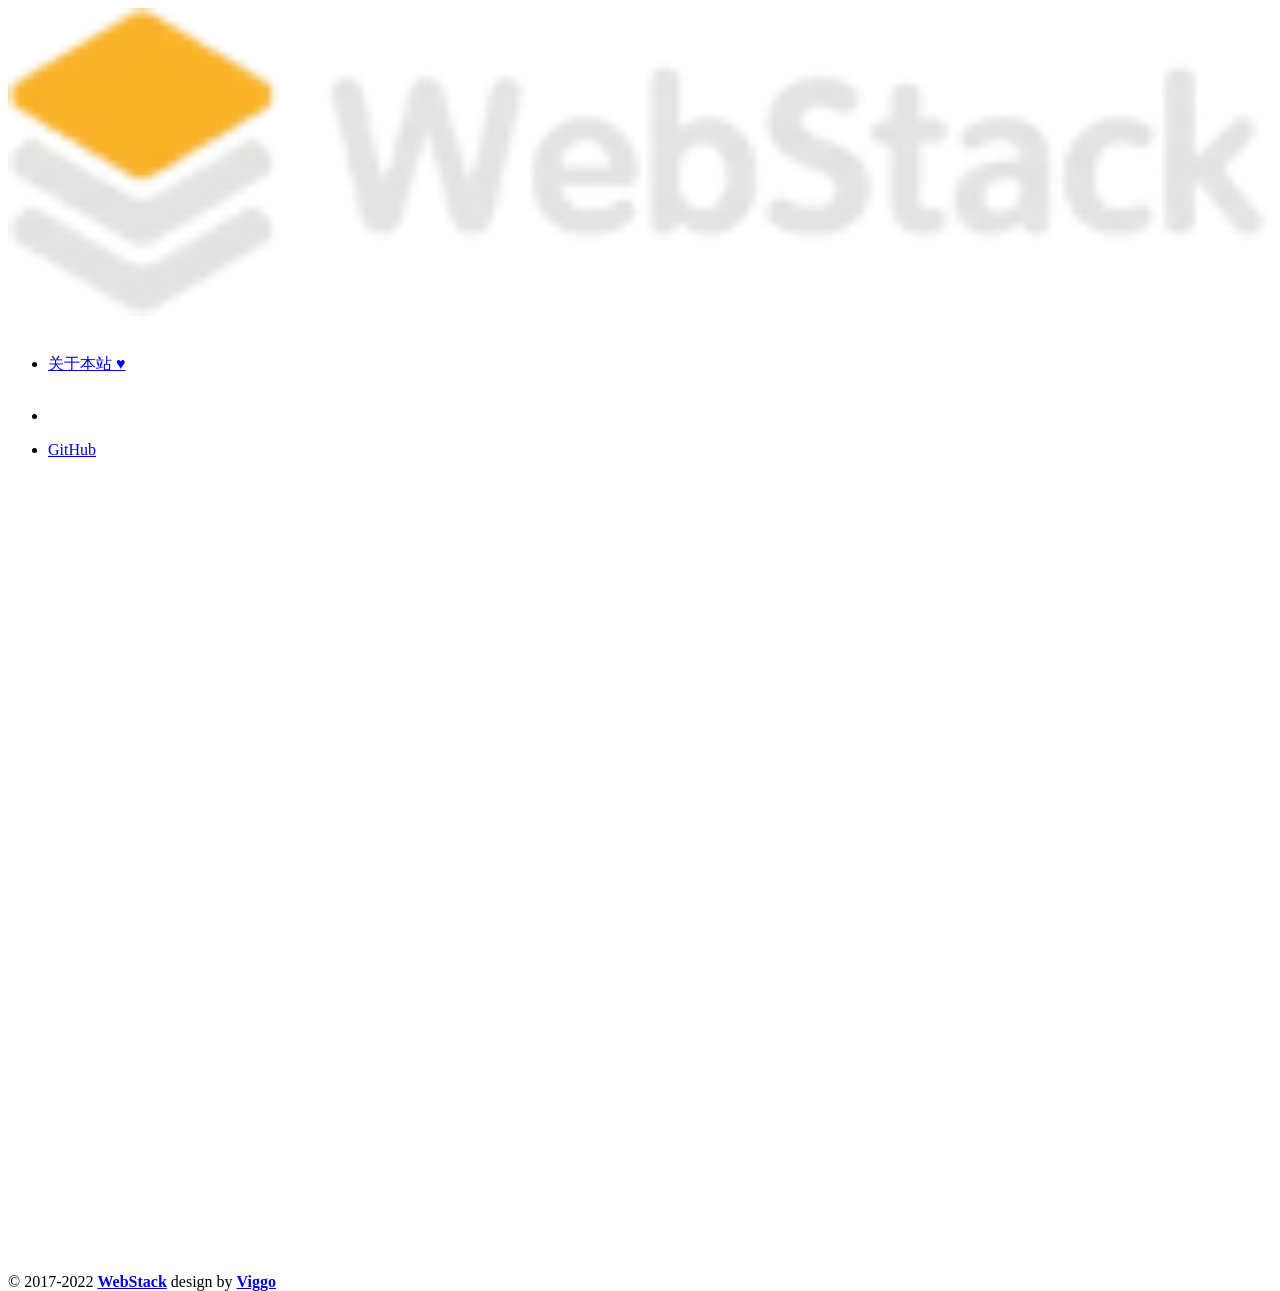
==== commit bc5b994e: "feat: Add Chinese localization for index and about pages." ====
--- a/cn/index.html
+++ b/cn/index.html
@@ -2,33 +2,15 @@
 <html lang="zh">
 
 <head>
-    <script async src="//pagead2.googlesyndication.com/pagead/js/adsbygoogle.js">
-    </script>
-    <script>
-        (adsbygoogle = window.adsbygoogle || []).push({
-            google_ad_client: "ca-pub-8550836177608334",
-            enable_page_level_ads: true
-        });
-    </script>
-    <script>
-        var _hmt = _hmt || [];
-        (function () {
-            var hm = document.createElement("script");
-            hm.src = "https://hm.baidu.com/hm.js?c05bb16ea908292af9f6c513087a1cc3";
-            var s = document.getElementsByTagName("script")[0];
-            s.parentNode.insertBefore(hm, s);
-        })();
-    </script>
+
     <meta charset="utf-8">
     <meta http-equiv="X-UA-Compatible" content="IE=edge">
     <meta name="viewport" content="width=device-width, initial-scale=1.0" />
     <meta name="author" content="viggo" />
-    <title>WebStack.cc - 设计师网址导航</title>
-    <meta name="keywords"
-        content="UI设计,UI设计素材,设计导航,网址导航,设计资源,创意导航,创意网站导航,设计师网址大全,设计素材大全,设计师导航,UI设计资源,优秀UI设计欣赏,设计师导航,设计师网址大全,设计师网址导航,产品经理网址导航,交互设计师网址导航,www.webstack.cc">
-    <meta name="description" content="WebStack - 收集国内外优秀设计网站、UI设计资源网站、灵感创意网站、素材资源网站，定时更新分享优质产品设计书签。www.webstack.cc">
+    <title>WebStack - 个人网址导航</title>
+    <meta name="keywords" content="个人主页,极简导航,网址收藏,私人书签,宝藏网站,导航页,WebStack,nav.555212.xyz">
+    <meta name="description" content="WebStack - 个性化私人网址导航。摒弃繁杂，只留精品，汇聚我日常使用的优质站点与工具，打造最简单的上网主页。">
     <link rel="shortcut icon" href="../assets/images/favicon.png">
-    <link rel="stylesheet" href="http://fonts.googleapis.com/css?family=Arimo:400,700,400italic">
     <link rel="stylesheet" href="../assets/css/fonts/linecons/css/linecons.css">
     <link rel="stylesheet" href="../assets/css/fonts/fontawesome/css/font-awesome.min.css">
     <link rel="stylesheet" href="../assets/css/bootstrap.css">
@@ -44,19 +26,16 @@
     <![endif]-->
     <!-- / FB Open Graph -->
     <meta property="og:type" content="article">
-    <meta property="og:url" content="http://www.webstack.cc/">
-    <meta property="og:title" content="WebStack - 收集国内外优秀设计网站、UI设计资源网站、灵感创意网站、素材资源网站，定时更新分享优质产品设计书签。www.webstack.cc">
-    <meta property="og:description"
-        content="UI设计,UI设计素材,设计导航,网址导航,设计资源,创意导航,创意网站导航,设计师网址大全,设计素材大全,设计师导航,UI设计资源,优秀UI设计欣赏,设计师导航,设计师网址大全,设计师网址导航,产品经理网址导航,交互设计师网址导航,www.webstack.cc">
-    <meta property="og:image" content="http://webstack.cc/assets/images/webstack_banner_cn.png">
-    <meta property="og:site_name"
-        content="WebStack - 收集国内外优秀设计网站、UI设计资源网站、灵感创意网站、素材资源网站，定时更新分享优质产品设计书签。www.webstack.cc">
+    <meta property="og:url" content="http://nav.555212.xyz/">
+    <meta property="og:title" content="WebStack - 个性化私人网址导航。摒弃繁杂，只留精品，汇聚我日常使用的优质站点与工具，打造最简单的上网主页。">
+    <meta property="og:description" content="个人主页,极简导航,网址收藏,私人书签,宝藏网站,导航页,WebStack,nav.555212.xyz">
+    <meta property="og:image" content="http://nav.555212.xyz/assets/images/webstack_banner_cn.png">
+    <meta property="og:site_name" content="WebStack - 个性化私人网址导航。摒弃繁杂，只留精品，汇聚我日常使用的优质站点与工具，打造最简单的上网主页。">
     <!-- / Twitter Cards -->
     <meta name="twitter:card" content="summary_large_image">
-    <meta name="twitter:title" content="WebStack - 收集国内外优秀设计网站、UI设计资源网站、灵感创意网站、素材资源网站，定时更新分享优质产品设计书签。www.webstack.cc">
-    <meta name="twitter:description"
-        content="UI设计,UI设计素材,设计导航,网址导航,设计资源,创意导航,创意网站导航,设计师网址大全,设计素材大全,设计师导航,UI设计资源,优秀UI设计欣赏,设计师导航,设计师网址大全,设计师网址导航,产品经理网址导航,交互设计师网址导航,www.webstack.cc">
-    <meta name="twitter:image" content="http://www.webstack.cc/assets/images/webstack_banner_cn.png">
+    <meta name="twitter:title" content="WebStack - 个性化私人网址导航。摒弃繁杂，只留精品，汇聚我日常使用的优质站点与工具，打造最简单的上网主页。">
+    <meta name="twitter:description" content="个人主页,极简导航,网址收藏,私人书签,宝藏网站,导航页,WebStack,nav.555212.xyz">
+    <meta name="twitter:image" content="http://nav.555212.xyz/assets/images/webstack_banner_cn.png">
 </head>
 
 <body class="page-body">
--- a/assets/css/nav.css
+++ b/assets/css/nav.css
@@ -0,0 +1,95 @@
+.box2 {
+    height: 86px;
+    cursor: pointer;
+    border-radius: 4px;
+    padding: 0px 30px 0px 30px;
+    background-color: #fff;
+    border-radius: 4px;
+    border: 1px solid #e4ecf3;
+    margin: 20px 0 0 0;
+    -webkit-transition: all 0.3s ease;
+    -moz-transition: all 0.3s ease;
+    -o-transition: all 0.3s ease;
+    transition: all 0.3s ease;
+}
+
+.box2:hover {
+    transform: translateY(-6px);
+    -webkit-transform: translateY(-6px);
+    -moz-transform: translateY(-6px);
+    box-shadow: 0 26px 40px -24px rgba(0, 36, 100, 0.3);
+    -webkit-box-shadow: 0 26px 40px -24px rgba(0, 36, 100, 0.3);
+    -moz-box-shadow: 0 26px 40px -24px rgba(0, 36, 100, 0.3);
+    -webkit-transition: all 0.3s ease;
+    -moz-transition: all 0.3s ease;
+    -o-transition: all 0.3s ease;
+    transition: all 0.3s ease;
+}
+
+.xe-comment-entry img {
+    float: left;
+    display: block;
+    margin-right: 10px;
+}
+
+.xe-comment {
+    transform: translateY(-50%);
+    position: absolute;
+    margin-left: 50px;
+    top: 50%;
+}
+
+.xe-comment p {
+    margin-bottom: 0px;
+    margin-right: 15px;
+}
+
+.overflowClip_1 {
+    overflow: hidden;
+    text-overflow: ellipsis;
+    display: -webkit-box;
+    -webkit-line-clamp: 1;
+    line-clamp: 1;
+    -webkit-box-orient: vertical;
+}
+
+.overflowClip_2 {
+    overflow: hidden;
+    text-overflow: ellipsis;
+    display: -webkit-box;
+    -webkit-line-clamp: 2;
+    line-clamp: 2;
+    -webkit-box-orient: vertical;
+}
+
+
+.submit-tag {
+    margin-top: 50px;
+
+}
+
+.img-circle {
+    padding: 7px 0;
+}
+
+/* Flexbox sticky footer */
+/* Flexbox sticky footer adjustments */
+html,
+body {
+    height: 100%;
+}
+
+.main-content {
+    display: flex !important;
+    flex-direction: column;
+    min-height: 100vh;
+}
+
+#main-content-container {
+    flex: 1;
+    margin-bottom: 60px;
+}
+
+.main-footer {
+    margin-top: auto;
+}
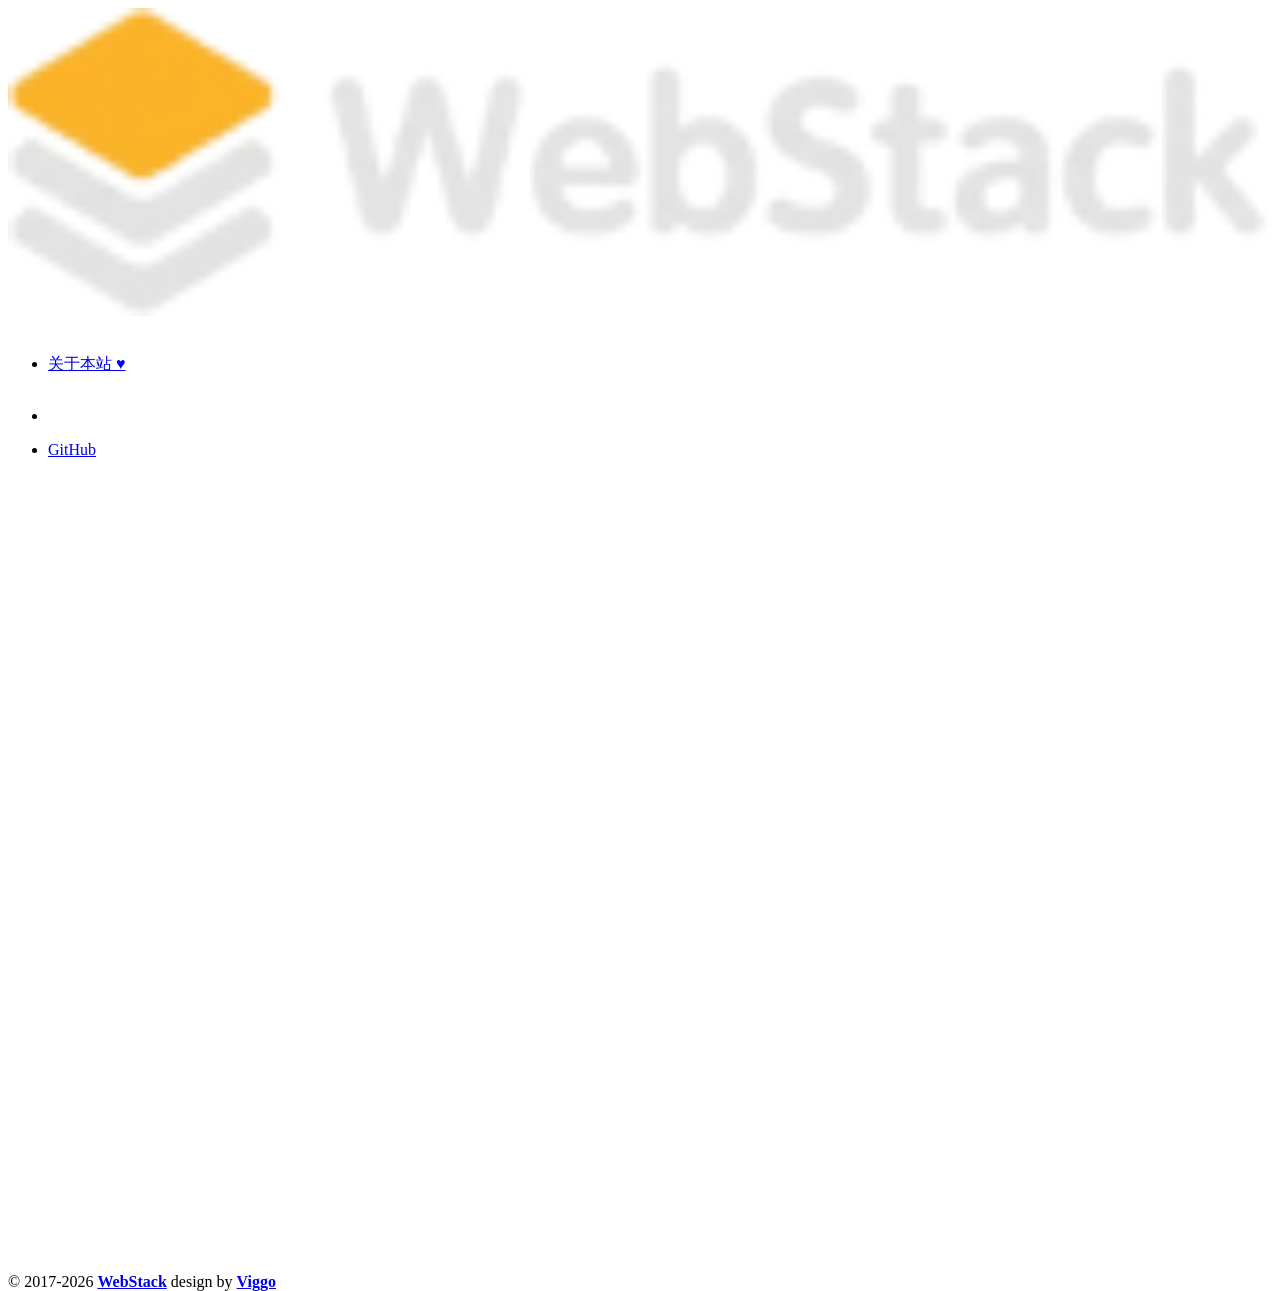
==== commit ca4df0f5: "chore: optimize SEO tags, auto-update footer year, add noopener" ====
--- a/cn/index.html
+++ b/cn/index.html
@@ -26,16 +26,16 @@
     <![endif]-->
     <!-- / FB Open Graph -->
     <meta property="og:type" content="article">
-    <meta property="og:url" content="http://nav.555212.xyz/">
+    <meta property="og:url" content="https://nav.555212.xyz/">
     <meta property="og:title" content="WebStack - 个性化私人网址导航。摒弃繁杂，只留精品，汇聚我日常使用的优质站点与工具，打造最简单的上网主页。">
     <meta property="og:description" content="个人主页,极简导航,网址收藏,私人书签,宝藏网站,导航页,WebStack,nav.555212.xyz">
-    <meta property="og:image" content="http://nav.555212.xyz/assets/images/webstack_banner_cn.png">
+    <meta property="og:image" content="https://nav.555212.xyz/assets/images/webstack_banner_cn.png">
     <meta property="og:site_name" content="WebStack - 个性化私人网址导航。摒弃繁杂，只留精品，汇聚我日常使用的优质站点与工具，打造最简单的上网主页。">
     <!-- / Twitter Cards -->
     <meta name="twitter:card" content="summary_large_image">
     <meta name="twitter:title" content="WebStack - 个性化私人网址导航。摒弃繁杂，只留精品，汇聚我日常使用的优质站点与工具，打造最简单的上网主页。">
     <meta name="twitter:description" content="个人主页,极简导航,网址收藏,私人书签,宝藏网站,导航页,WebStack,nav.555212.xyz">
-    <meta name="twitter:image" content="http://nav.555212.xyz/assets/images/webstack_banner_cn.png">
+    <meta name="twitter:image" content="https://nav.555212.xyz/assets/images/webstack_banner_cn.png">
 </head>
 
 <body class="page-body">
@@ -94,7 +94,7 @@
                 </ul>
                 <ul class="user-info-menu right-links list-inline list-unstyled">
                     <li class="hidden-sm hidden-xs">
-                        <a href="https://github.com/echomasters/echomasters.github.io" target="_blank">
+                        <a href="https://github.com/echomasters/echomasters.github.io" target="_blank" rel="noopener noreferrer">
                             <i class="fa-github"></i> GitHub
                         </a>
                     </li>
@@ -107,9 +107,10 @@
                 <div class="footer-inner">
                     <!-- Add your copyright text here -->
                     <div class="footer-text">
-                        &copy; 2017-2022
+                        &copy; 2017-<span id="current-year"></span>
+                        <script>document.getElementById('current-year').textContent = new Date().getFullYear();</script>
                         <a href="../cn/about.html"><strong>WebStack</strong></a> design by <a
-                            href="https://www.viggoz.com" target="_blank"><strong>Viggo</strong></a>
+                            href="https://www.viggoz.com" target="_blank" rel="noopener noreferrer"><strong>Viggo</strong></a>
                         <!--  - Purchase for only <strong>23$</strong> -->
                     </div>
                     <!-- Go to Top Link, just add rel="go-top" to any link to add this functionality -->
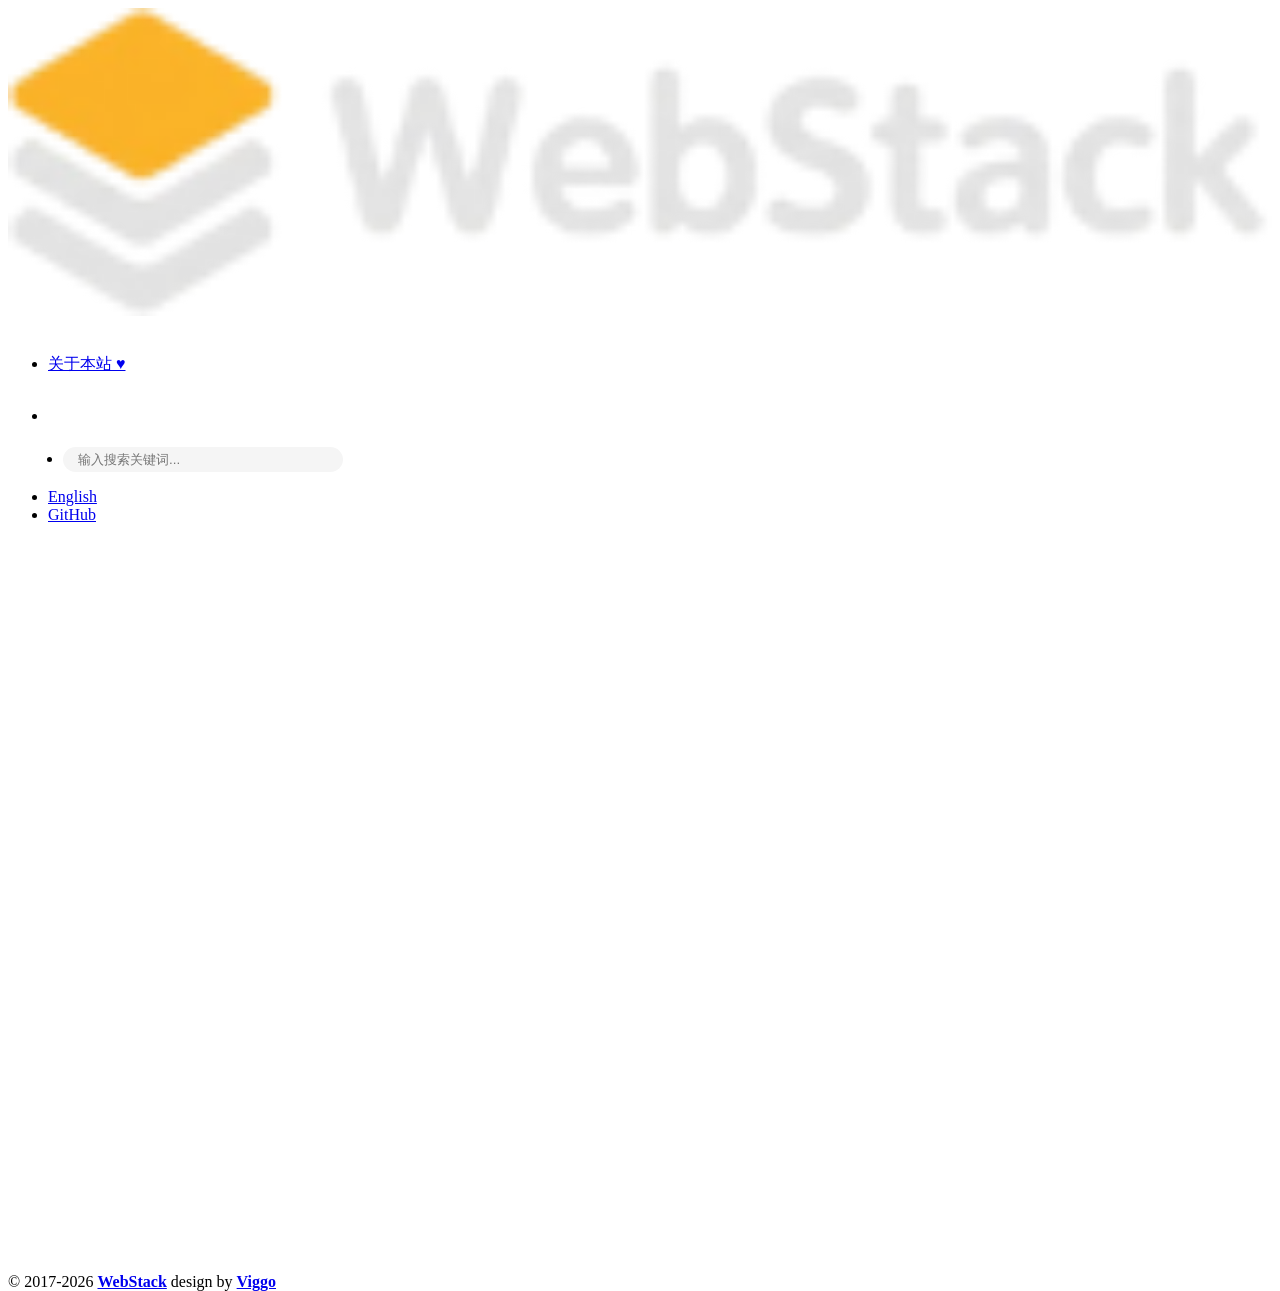
==== commit fe19ac14: "feat: implement local fuzzy search based on nav-data.js" ====
--- a/cn/index.html
+++ b/cn/index.html
@@ -90,9 +90,16 @@
                             <i class="fa-bars"></i>
                         </a>
                     </li>
-
+                    <li class="search-form" style="margin-top: 22px; margin-left: 15px;">
+                        <input type="text" class="form-control" id="search-input" placeholder="输入搜索关键词..." style="border-radius: 20px; padding: 5px 15px; width: 250px; background-color: #f5f5f5; border: none; outline: none; box-shadow: none;" />
+                    </li>
                 </ul>
                 <ul class="user-info-menu right-links list-inline list-unstyled">
+                    <li class="hidden-sm hidden-xs">
+                        <a href="../en/index.html">
+                            <i class="fa-globe"></i> English
+                        </a>
+                    </li>
                     <li class="hidden-sm hidden-xs">
                         <a href="https://github.com/echomasters/echomasters.github.io" target="_blank" rel="noopener noreferrer">
                             <i class="fa-github"></i> GitHub
@@ -191,8 +198,8 @@
     <!-- JavaScripts initializations and stuff -->
     <script src="../assets/js/xenon-custom.js"></script>
     <script src="../assets/js/lozad.js"></script>
-    <script src="../assets/js/nav-data.js"></script>
-    <script src="../assets/js/nav-renderer.js"></script>
+    <script src="../assets/js/nav-data.js?v=1.2"></script>
+    <script src="../assets/js/nav-renderer.js?v=1.2"></script>
 </body>
 
 </html>
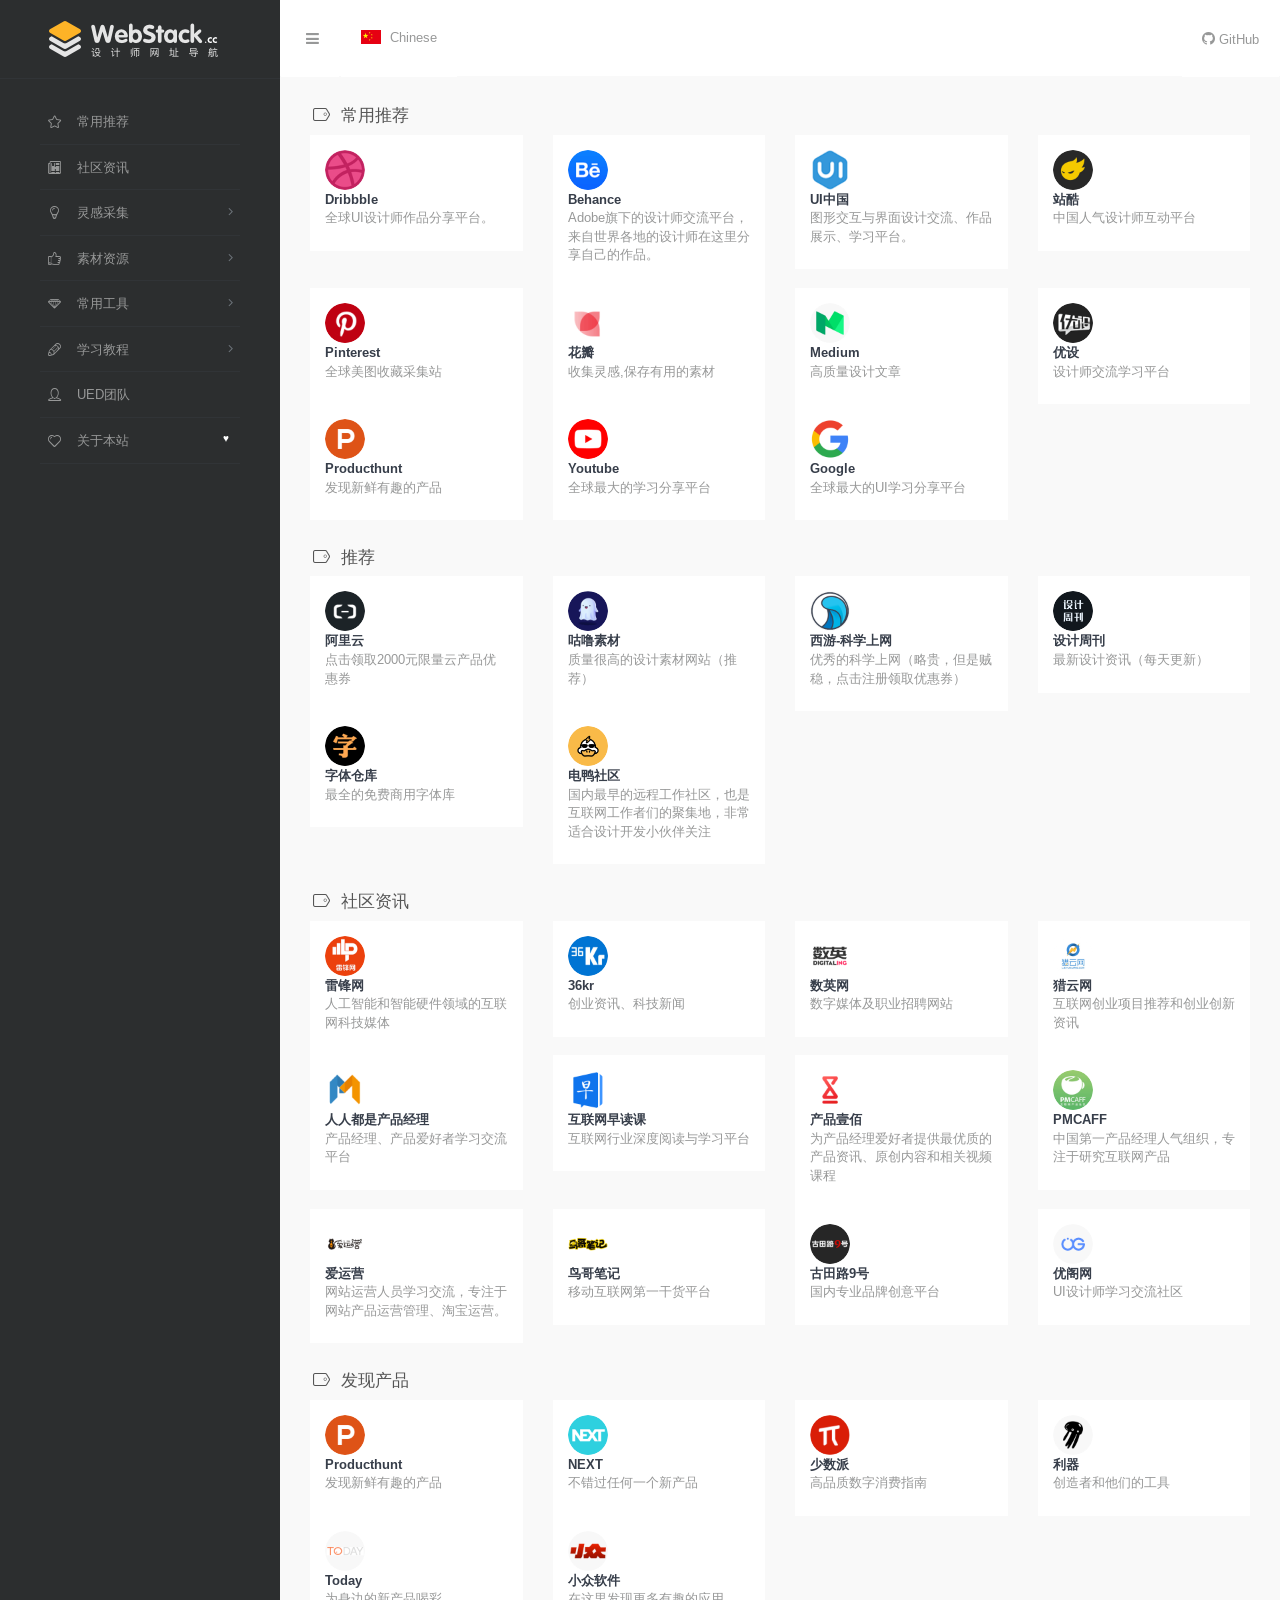
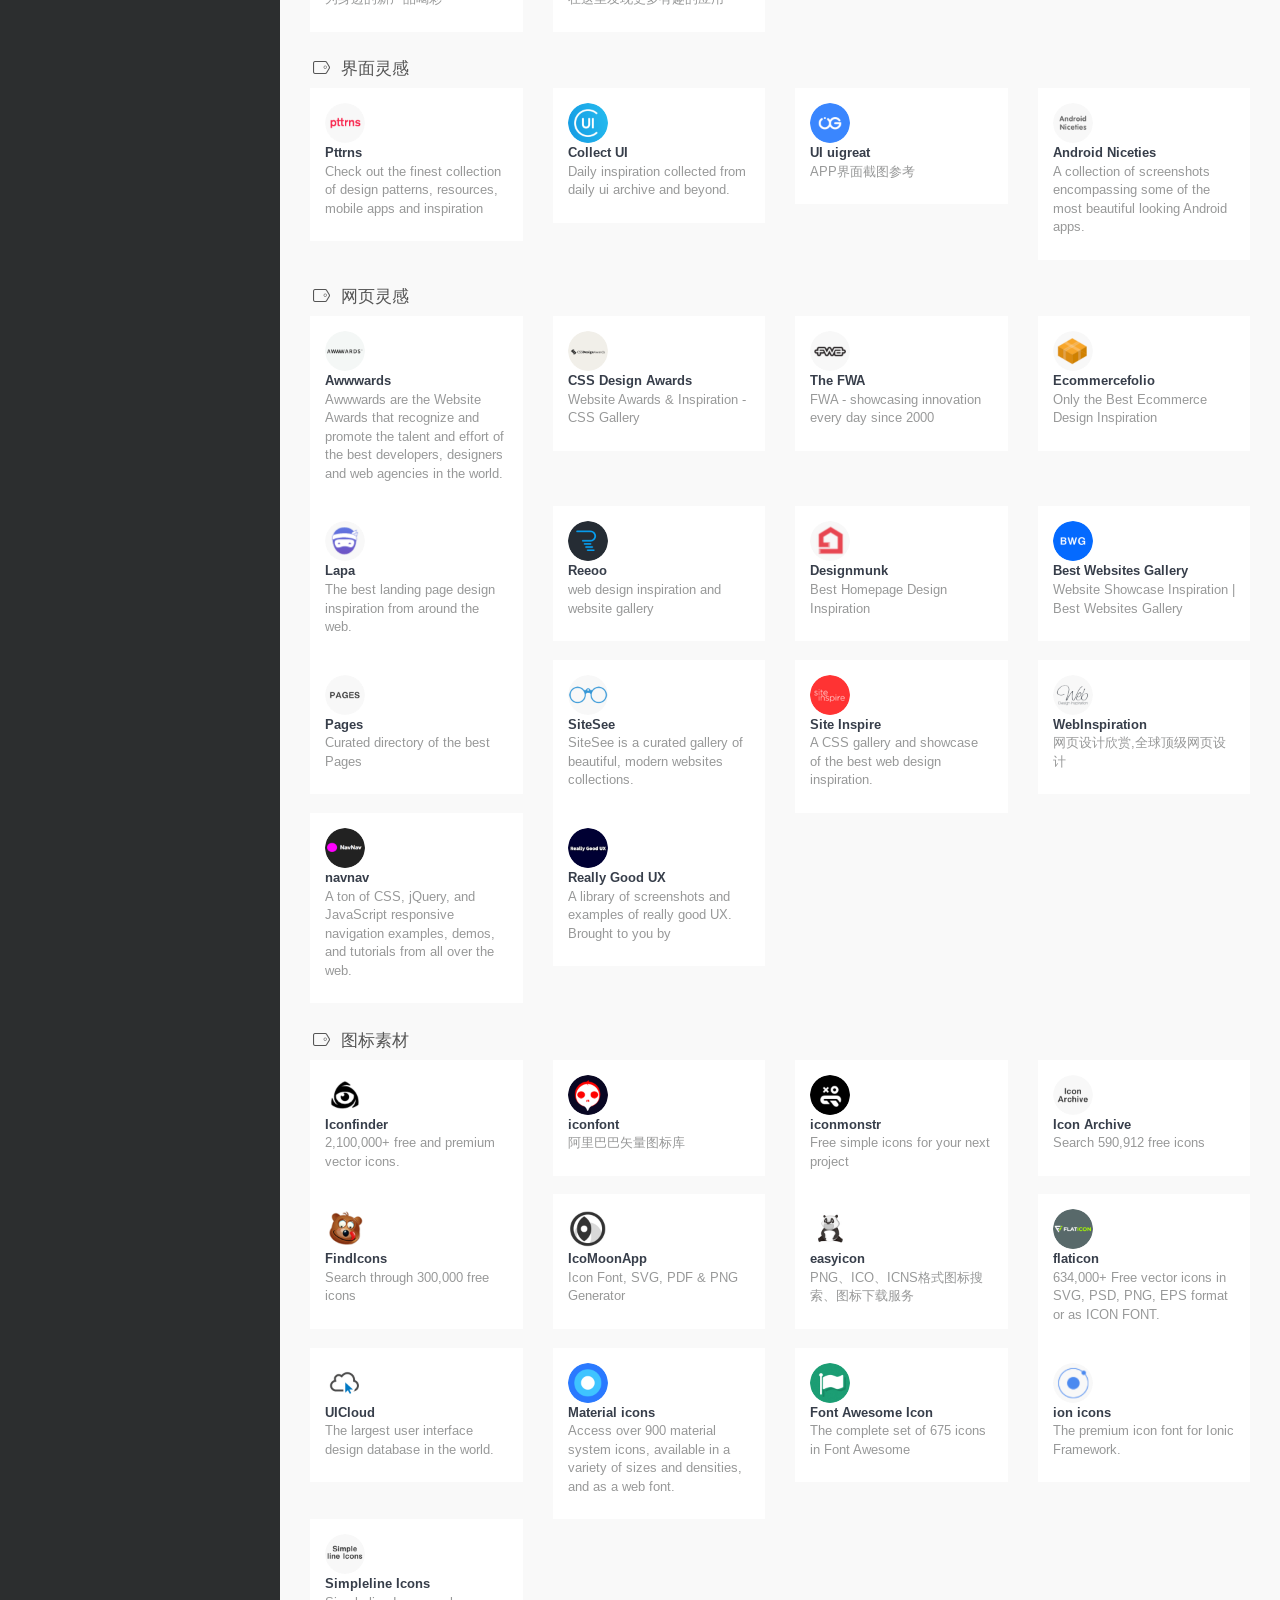
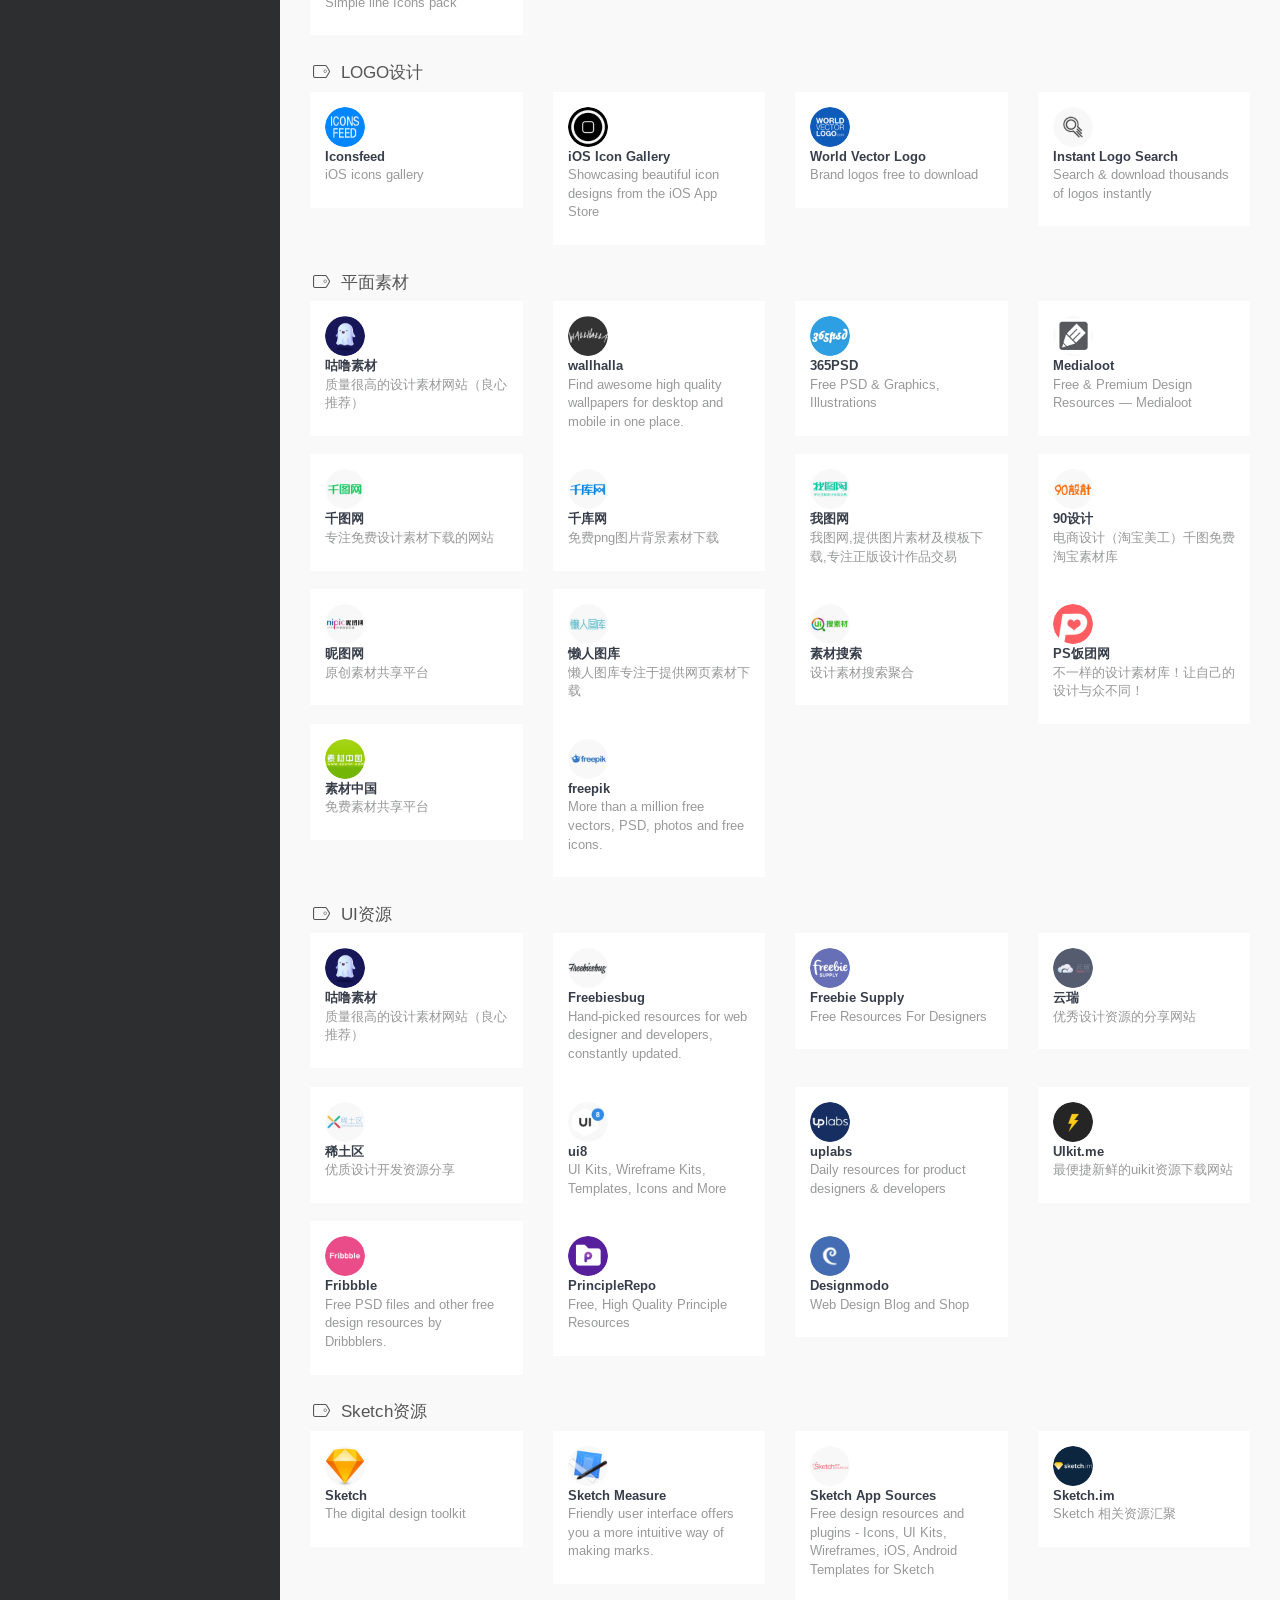
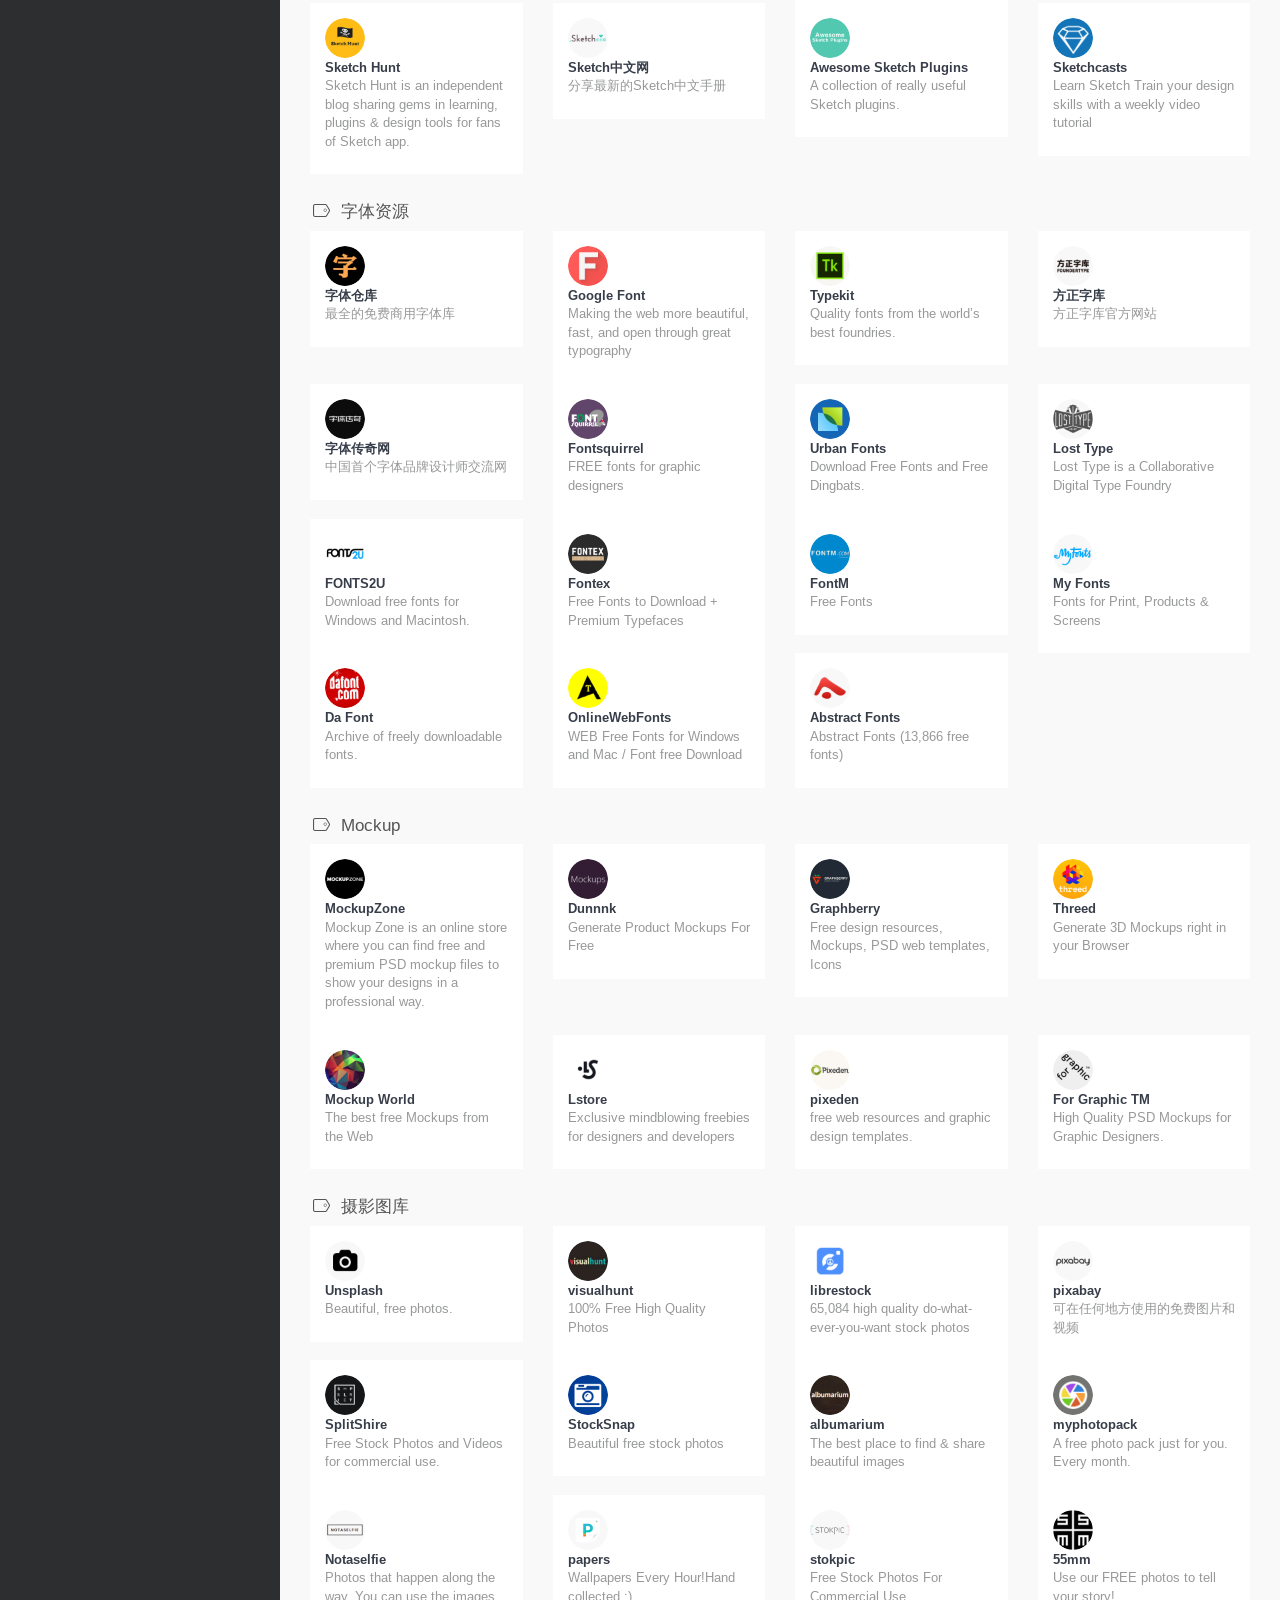
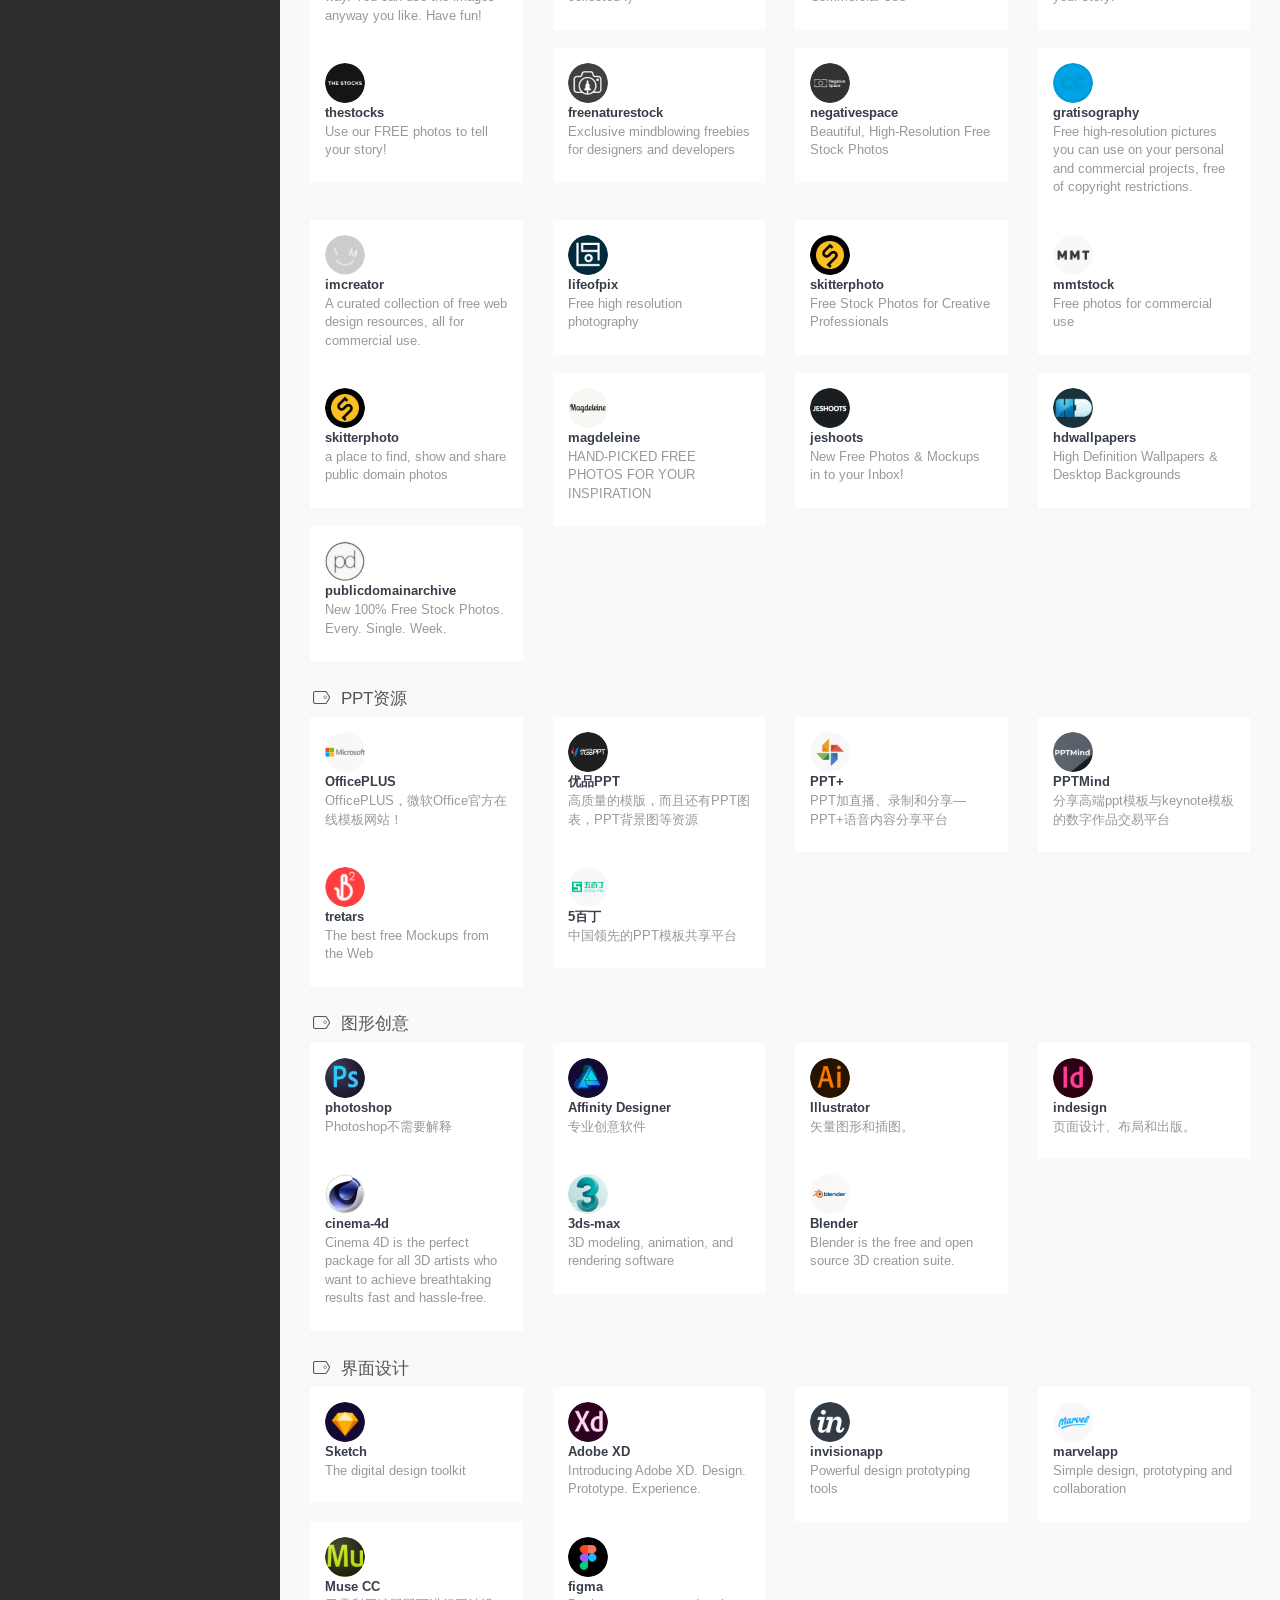
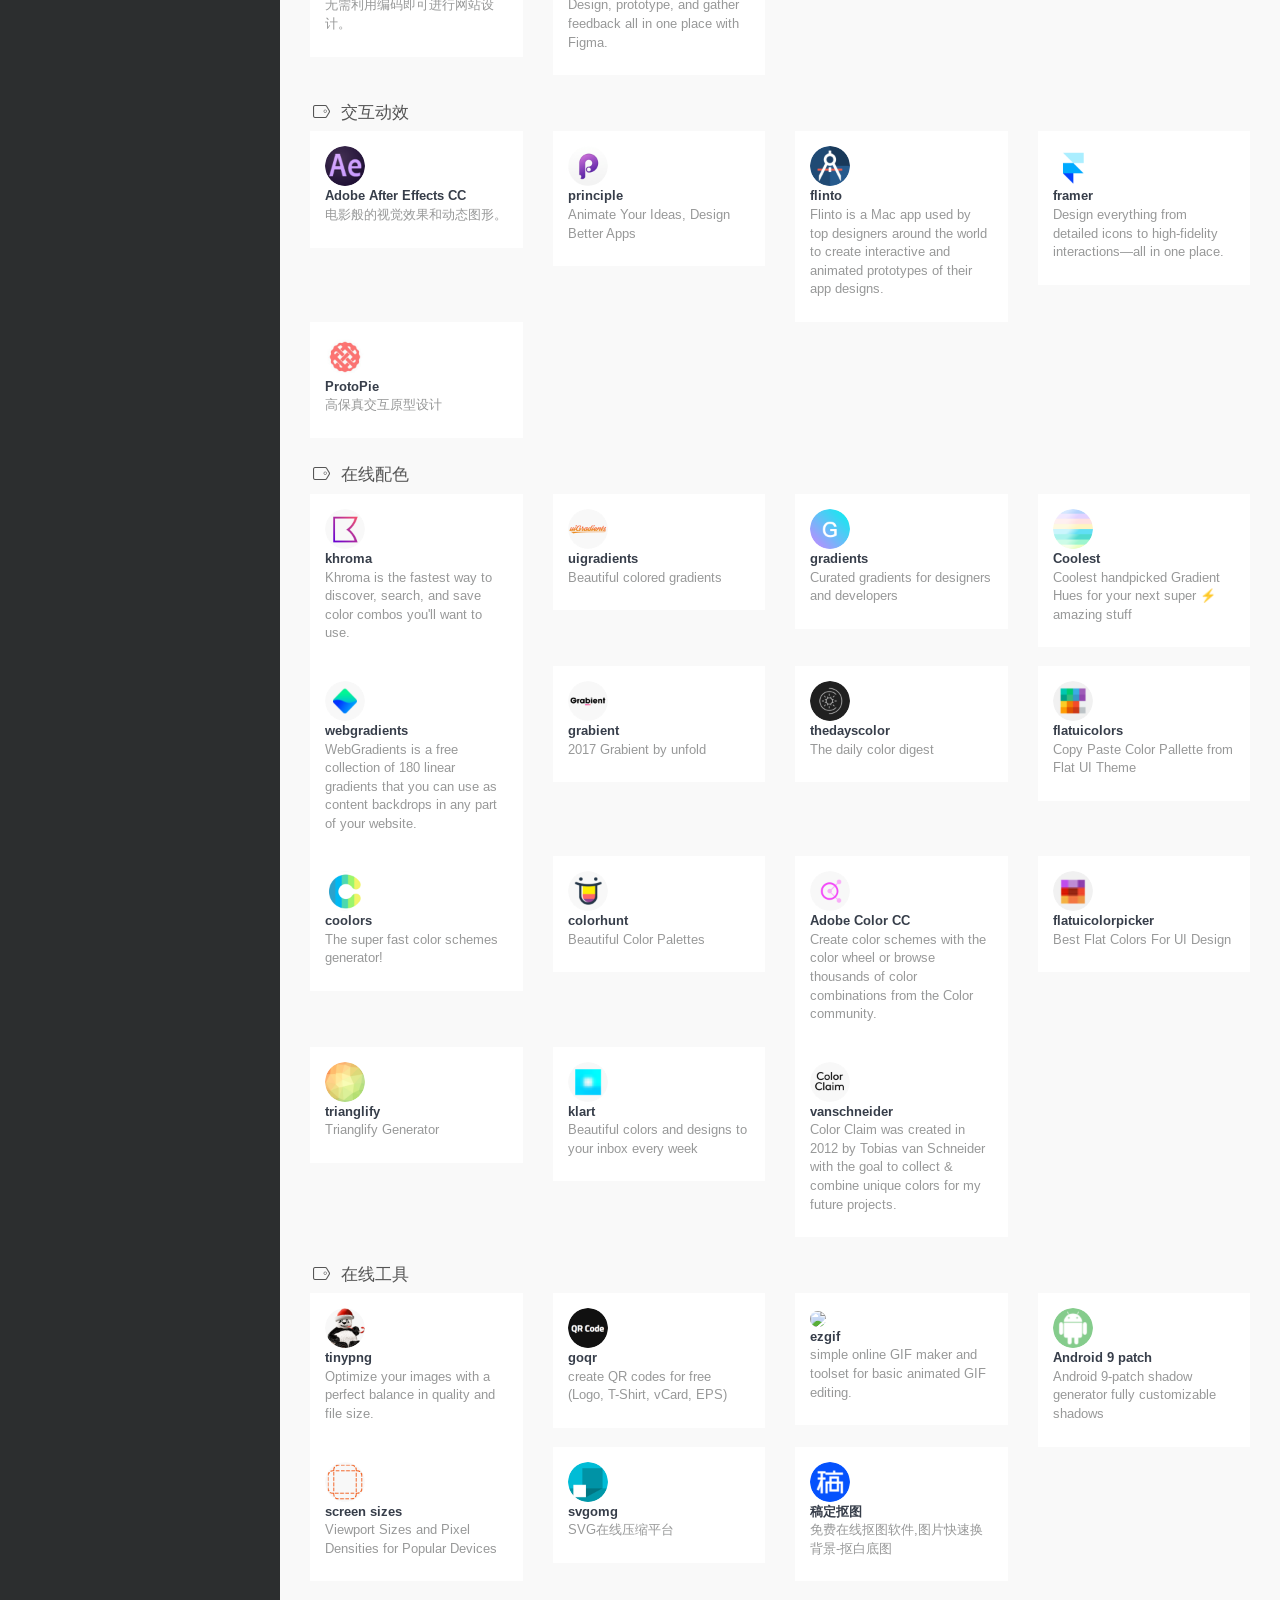
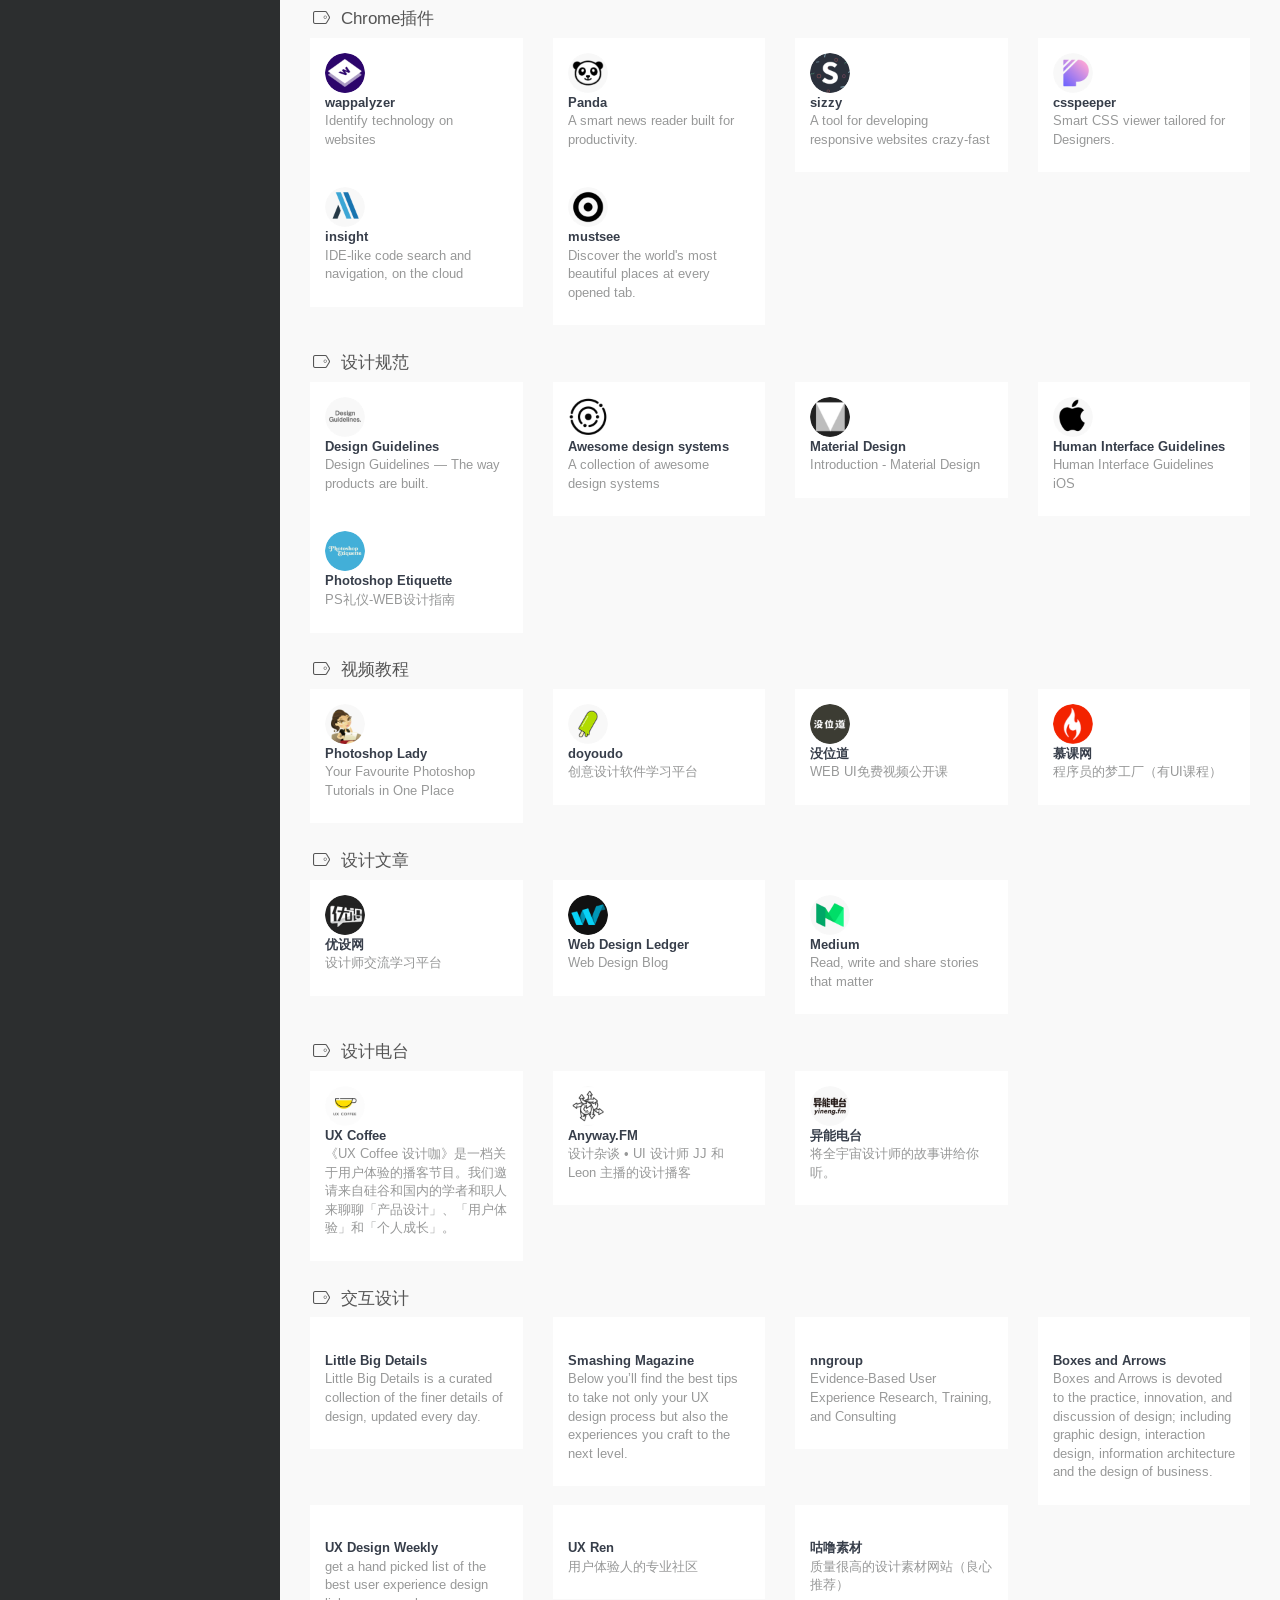
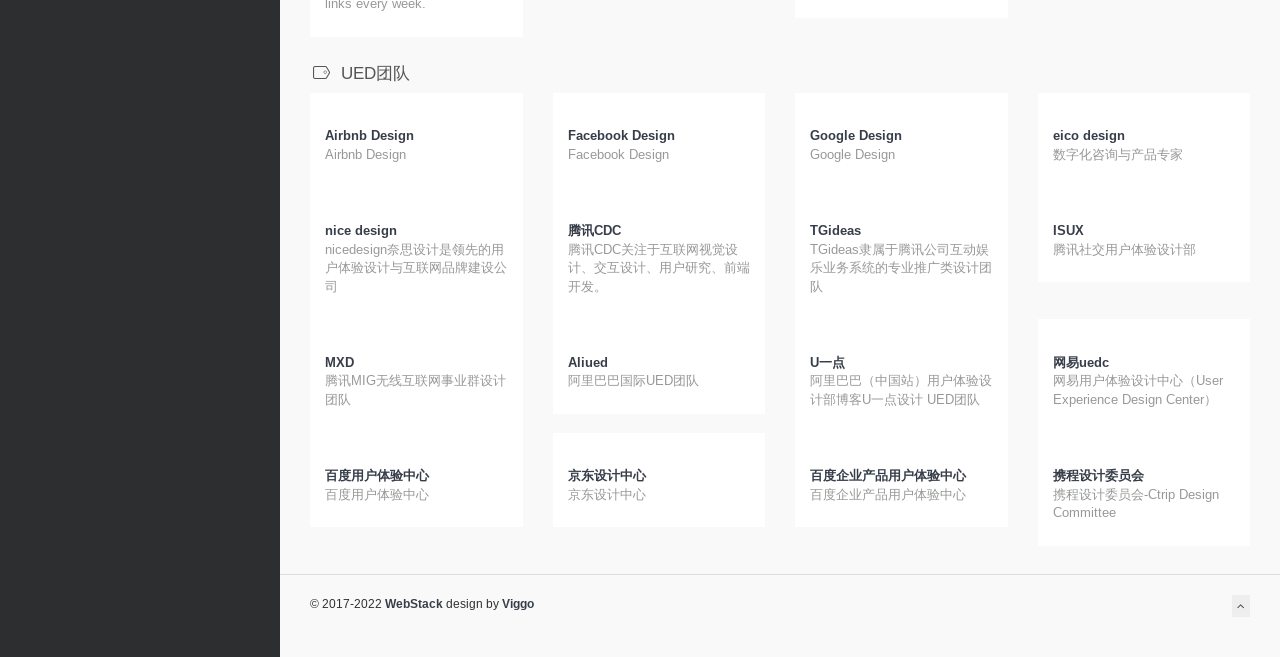
==== commit 6b3cdbda: "Initial commit (pre-2025 history squashed)" ====
--- a/cn/index.html
+++ b/cn/index.html
@@ -2,15 +2,32 @@
 <html lang="zh">
 
 <head>
-
+    <script async src = "//pagead2.googlesyndication.com/pagead/js/adsbygoogle.js" >
+    </script>
+    <script>
+    (adsbygoogle = window.adsbygoogle || []).push({
+        google_ad_client: "ca-pub-8550836177608334",
+        enable_page_level_ads: true
+    });
+    </script>
+    <script>
+    var _hmt = _hmt || [];
+    (function() {
+      var hm = document.createElement("script");
+      hm.src = "https://hm.baidu.com/hm.js?c05bb16ea908292af9f6c513087a1cc3";
+      var s = document.getElementsByTagName("script")[0]; 
+      s.parentNode.insertBefore(hm, s);
+    })();
+    </script>
     <meta charset="utf-8">
     <meta http-equiv="X-UA-Compatible" content="IE=edge">
     <meta name="viewport" content="width=device-width, initial-scale=1.0" />
     <meta name="author" content="viggo" />
-    <title>WebStack - 个人网址导航</title>
-    <meta name="keywords" content="个人主页,极简导航,网址收藏,私人书签,宝藏网站,导航页,WebStack,nav.555212.xyz">
-    <meta name="description" content="WebStack - 个性化私人网址导航。摒弃繁杂，只留精品，汇聚我日常使用的优质站点与工具，打造最简单的上网主页。">
+    <title>WebStack.cc - 设计师网址导航</title>
+    <meta name="keywords" content="UI设计,UI设计素材,设计导航,网址导航,设计资源,创意导航,创意网站导航,设计师网址大全,设计素材大全,设计师导航,UI设计资源,优秀UI设计欣赏,设计师导航,设计师网址大全,设计师网址导航,产品经理网址导航,交互设计师网址导航,www.webstack.cc">
+    <meta name="description" content="WebStack - 收集国内外优秀设计网站、UI设计资源网站、灵感创意网站、素材资源网站，定时更新分享优质产品设计书签。www.webstack.cc">
     <link rel="shortcut icon" href="../assets/images/favicon.png">
+    <link rel="stylesheet" href="http://fonts.googleapis.com/css?family=Arimo:400,700,400italic">
     <link rel="stylesheet" href="../assets/css/fonts/linecons/css/linecons.css">
     <link rel="stylesheet" href="../assets/css/fonts/fontawesome/css/font-awesome.min.css">
     <link rel="stylesheet" href="../assets/css/bootstrap.css">
@@ -26,16 +43,16 @@
     <![endif]-->
     <!-- / FB Open Graph -->
     <meta property="og:type" content="article">
-    <meta property="og:url" content="https://nav.555212.xyz/">
-    <meta property="og:title" content="WebStack - 个性化私人网址导航。摒弃繁杂，只留精品，汇聚我日常使用的优质站点与工具，打造最简单的上网主页。">
-    <meta property="og:description" content="个人主页,极简导航,网址收藏,私人书签,宝藏网站,导航页,WebStack,nav.555212.xyz">
-    <meta property="og:image" content="https://nav.555212.xyz/assets/images/webstack_banner_cn.png">
-    <meta property="og:site_name" content="WebStack - 个性化私人网址导航。摒弃繁杂，只留精品，汇聚我日常使用的优质站点与工具，打造最简单的上网主页。">
+    <meta property="og:url" content="http://www.webstack.cc/">
+    <meta property="og:title" content="WebStack - 收集国内外优秀设计网站、UI设计资源网站、灵感创意网站、素材资源网站，定时更新分享优质产品设计书签。www.webstack.cc">
+    <meta property="og:description" content="UI设计,UI设计素材,设计导航,网址导航,设计资源,创意导航,创意网站导航,设计师网址大全,设计素材大全,设计师导航,UI设计资源,优秀UI设计欣赏,设计师导航,设计师网址大全,设计师网址导航,产品经理网址导航,交互设计师网址导航,www.webstack.cc">
+    <meta property="og:image" content="http://webstack.cc/assets/images/webstack_banner_cn.png">
+    <meta property="og:site_name" content="WebStack - 收集国内外优秀设计网站、UI设计资源网站、灵感创意网站、素材资源网站，定时更新分享优质产品设计书签。www.webstack.cc">
     <!-- / Twitter Cards -->
     <meta name="twitter:card" content="summary_large_image">
-    <meta name="twitter:title" content="WebStack - 个性化私人网址导航。摒弃繁杂，只留精品，汇聚我日常使用的优质站点与工具，打造最简单的上网主页。">
-    <meta name="twitter:description" content="个人主页,极简导航,网址收藏,私人书签,宝藏网站,导航页,WebStack,nav.555212.xyz">
-    <meta name="twitter:image" content="https://nav.555212.xyz/assets/images/webstack_banner_cn.png">
+    <meta name="twitter:title" content="WebStack - 收集国内外优秀设计网站、UI设计资源网站、灵感创意网站、素材资源网站，定时更新分享优质产品设计书签。www.webstack.cc">
+    <meta name="twitter:description" content="UI设计,UI设计素材,设计导航,网址导航,设计资源,创意导航,创意网站导航,设计师网址大全,设计素材大全,设计师导航,UI设计资源,优秀UI设计欣赏,设计师导航,设计师网址大全,设计师网址导航,产品经理网址导航,交互设计师网址导航,www.webstack.cc">
+    <meta name="twitter:image" content="http://www.webstack.cc/assets/images/webstack_banner_cn.png">
 </head>
 
 <body class="page-body">
@@ -64,6 +81,193 @@
                 </header>
                 <ul id="main-menu" class="main-menu">
                     <li>
+                        <a href="#常用推荐" class="smooth">
+                            <i class="linecons-star"></i>
+                            <span class="title">常用推荐</span>
+                        </a>
+                    </li>
+                    <li>
+                        <a href="#社区资讯" class="smooth">
+                            <i class="linecons-doc"></i>
+                            <span class="title">社区资讯</span>
+                        </a>
+                    </li>
+                    <li>
+                        <a>
+                            <i class="linecons-lightbulb"></i>
+                            <span class="title">灵感采集</span>
+                        </a>
+                        <ul>
+                            <li>
+                                <a href="#发现产品" class="smooth">
+                                    <span class="title">发现产品</span>
+                                </a>
+                            </li>
+                            <li>
+                                <a href="#界面灵感" class="smooth">
+                                    <span class="title">界面灵感</span>
+                                </a>
+                            </li>
+                            <li>
+                                <a href="#网页灵感" class="smooth">
+                                    <span class="title">网页灵感</span>
+                                    <span class="label label-pink pull-right hidden-collapsed">Hot</span>
+                                </a>
+                            </li>
+                            <!-- <li>
+                                <a href="#动效设计" class="smooth">
+                                    <span class="title">动效设计</span>
+                                </a>
+                            </li>
+                            <li>
+                                <a href="#电商平台" class="smooth">
+                                    <span class="title">电商平台</span>
+                                </a>
+                            </li> -->
+                        </ul>
+                    </li>
+                    <li>
+                        <a>
+                            <i class="linecons-thumbs-up"></i>
+                            <span class="title">素材资源</span>
+                        </a>
+                        <ul>
+                            <li>
+                                <a href="#图标素材" class="smooth">
+                                    <span class="title">图标素材</span>
+                                </a>
+                            </li>
+                            <li>
+                                <a href="#LOGO设计" class="smooth">
+                                    <span class="title">LOGO设计</span>
+                                </a>
+                            </li>
+                            <li>
+                                <a href="#平面素材" class="smooth">
+                                    <span class="title">平面素材</span>
+                                </a>
+                            </li>
+                            <li>
+                                <a href="#UI资源" class="smooth">
+                                    <span class="title">UI资源</span>
+                                </a>
+                            </li>
+                            <li>
+                                <a href="#Sketch资源" class="smooth">
+                                    <span class="title">Sketch资源</span>
+                                </a>
+                            </li>
+                            <li>
+                                <a href="#字体资源" class="smooth">
+                                    <span class="title">字体资源</span>
+                                </a>
+                            </li>
+                            <li>
+                                <a href="#Mockup" class="smooth">
+                                    <span class="title">Mockup</span>
+                                </a>
+                            </li>
+                            <li>
+                                <a href="#摄影图库" class="smooth">
+                                    <span class="title">摄影图库</span>
+                                </a>
+                            </li>
+                            <li>
+                                <a href="#PPT资源" class="smooth">
+                                    <span class="title">PPT资源</span>
+                                </a>
+                            </li>
+                        </ul>
+                    </li>
+                    <li>
+                        <a>
+                            <i class="linecons-diamond"></i>
+                            <span class="title">常用工具</span>
+                        </a>
+                        <ul>
+                            <li>
+                                <a href="#图形创意" class="smooth">
+                                    <span class="title">图形创意</span>
+                                </a>
+                            </li>
+                            <li>
+                                <a href="#界面设计" class="smooth">
+                                    <span class="title">界面设计</span>
+                                </a>
+                            </li>
+                            <li>
+                                <a href="#交互动效" class="smooth">
+                                    <span class="title">交互动效</span>
+                                </a>
+                            </li>
+                            <li>
+                                <a href="#在线配色" class="smooth">
+                                    <span class="title">在线配色</span>
+                                </a>
+                            </li>
+                            <li>
+                                <a href="#在线工具" class="smooth">
+                                    <span class="title">在线工具</span>
+                                </a>
+                            </li>
+                            <!-- <li>
+                                <a href="#Sketch插件" class="smooth">
+                                    <span class="title">Sketch插件</span>
+                                </a>
+                            </li> -->
+                            <li>
+                                <a href="#Chrome插件" class="smooth">
+                                    <span class="title">Chrome插件</span>
+                                </a>
+                            </li>
+                            <!-- <li>
+                                <a href="#H5制作" class="smooth">
+                                    <span class="title">H5制作</span>
+                                </a>
+                            </li> -->
+                        </ul>
+                    </li>
+                    <li>
+                        <a>
+                            <i class="linecons-pencil"></i>
+                            <span class="title">学习教程</span>
+                        </a>
+                        <ul>
+                            <li>
+                                <a href="#设计规范" class="smooth">
+                                    <span class="title">设计规范</span>
+                                </a>
+                            </li>
+                            <li>
+                                <a href="#视频教程" class="smooth">
+                                    <span class="title">视频教程</span>
+                                </a>
+                            </li>
+                            <li>
+                                <a href="#设计文章" class="smooth">
+                                    <span class="title">设计文章</span>
+                                </a>
+                            </li>
+                            <li>
+                                <a href="#设计电台" class="smooth">
+                                    <span class="title">设计电台</span>
+                                </a>
+                            </li>
+                            <li>
+                                <a href="#交互设计" class="smooth">
+                                    <span class="title">交互设计</span>
+                                    <span class="label label-pink pull-right hidden-collapsed">Hot</span>
+                                </a>
+                            </li>
+                        </ul>
+                    </li>
+                    <li>
+                        <a href="#UED团队" class="smooth">
+                            <i class="linecons-user"></i>
+                            <span class="title">UED团队</span>
+                        </a>
+                    </li>
+                    <li>
                         <a href="about.html">
                             <i class="linecons-heart"></i>
                             <span class="tooltip-blue">关于本站</span>
@@ -90,34 +294,3930 @@
                             <i class="fa-bars"></i>
                         </a>
                     </li>
-                    <li class="search-form" style="margin-top: 22px; margin-left: 15px;">
-                        <input type="text" class="form-control" id="search-input" placeholder="输入搜索关键词..." style="border-radius: 20px; padding: 5px 15px; width: 250px; background-color: #f5f5f5; border: none; outline: none; box-shadow: none;" />
+                    <li class="dropdown hover-line language-switcher">
+                        <a href="../cn/index.html" class="dropdown-toggle" data-toggle="dropdown">
+                            <img src="../assets/images/flags/flag-cn.png" alt="flag-cn" /> Chinese
+                        </a>
+                        <ul class="dropdown-menu languages">
+                            <li>
+                                <a href="../en/index.html">
+                                    <img src="../assets/images/flags/flag-us.png" alt="flag-us" /> English
+                                </a>
+                            </li>
+                            <li class="active">
+                                <a href="../cn/index.html">
+                                    <img src="../assets/images/flags/flag-cn.png" alt="flag-cn" /> Chinese
+                                </a>
+                            </li>
+                        </ul>
                     </li>
                 </ul>
                 <ul class="user-info-menu right-links list-inline list-unstyled">
                     <li class="hidden-sm hidden-xs">
-                        <a href="../en/index.html">
-                            <i class="fa-globe"></i> English
-                        </a>
-                    </li>
-                    <li class="hidden-sm hidden-xs">
-                        <a href="https://github.com/echomasters/echomasters.github.io" target="_blank" rel="noopener noreferrer">
-                            <i class="fa-github"></i> GitHub
+                        <a href="https://github.com/WebStackPage/WebStackPage.github.io" target="_blank">
+                            <i class="fa-github"></i>  GitHub
                         </a>
                     </li>
                 </ul>
-                <!-- <a href="https://github.com/echomasters/echomasters.github.io" target="_blank"><img style="position: absolute; top: 0; right: 0; border: 0;" src="https://s3.amazonaws.com/github/ribbons/forkme_right_darkblue_121621.png" alt="Fork me on GitHub"></a> -->
+                <!-- <a href="https://github.com/WebStackPage/WebStackPage.github.io" target="_blank"><img style="position: absolute; top: 0; right: 0; border: 0;" src="https://s3.amazonaws.com/github/ribbons/forkme_right_darkblue_121621.png" alt="Fork me on GitHub"></a> -->
 
             </nav>
-            <div id="main-content-container"></div>
+            <!-- 常用推荐 -->
+            <h4 class="text-gray"><i class="linecons-tag" style="margin-right: 7px;" id="常用推荐"></i>常用推荐</h4>
+            <div class="row">
+                <div class="col-sm-3">
+                    <div class="xe-widget xe-conversations box2 label-info" onclick="window.open('https://dribbble.com/', '_blank')" data-toggle="tooltip" data-placement="bottom" title="" data-original-title="https://dribbble.com/">
+                        <div class="xe-comment-entry">
+                            <a class="xe-user-img">
+                                <img data-src="../assets/images/logos/dribbble.png" class="lozad img-circle" width="40">
+                            </a>
+                            <div class="xe-comment">
+                                <a href="#" class="xe-user-name overflowClip_1">
+                                    <strong>Dribbble</strong>
+                                </a>
+                                <p class="overflowClip_2">全球UI设计师作品分享平台。</p>
+                            </div>
+                        </div>
+                    </div>
+                </div>
+                <div class="col-sm-3">
+                    <div class="xe-widget xe-conversations box2 label-info" onclick="window.open('https://behance.net/', '_blank')" data-toggle="tooltip" data-placement="bottom" title="" data-original-title="https://behance.net/">
+                        <div class="xe-comment-entry">
+                            <a class="xe-user-img">
+                                <img data-src="../assets/images/logos/behance.png" class="lozad img-circle" width="40">
+                            </a>
+                            <div class="xe-comment">
+                                <a href="#" class="xe-user-name overflowClip_1">
+                                    <strong>Behance</strong>
+                                </a>
+                                <p class="overflowClip_2">Adobe旗下的设计师交流平台，来自世界各地的设计师在这里分享自己的作品。</p>
+                            </div>
+                        </div>
+                    </div>
+                </div>
+                <div class="col-sm-3">
+                    <div class="xe-widget xe-conversations box2 label-info" onclick="window.open('http://www.ui.cn/', '_blank')" data-toggle="tooltip" data-placement="bottom" title="" data-original-title="http://www.ui.cn/">
+                        <div class="xe-comment-entry">
+                            <a class="xe-user-img">
+                                <img data-src="../assets/images/logos/uicn.png" class="lozad img-circle" width="40">
+                            </a>
+                            <div class="xe-comment">
+                                <a href="#" class="xe-user-name overflowClip_1">
+                                    <strong>UI中国</strong>
+                                </a>
+                                <p class="overflowClip_2">图形交互与界面设计交流、作品展示、学习平台。</p>
+                            </div>
+                        </div>
+                    </div>
+                </div>
+                <div class="col-sm-3">
+                    <div class="xe-widget xe-conversations box2 label-info" onclick="window.open('http://www.zcool.com.cn/', '_blank')" data-toggle="tooltip" data-placement="bottom" title="" data-original-title="http://www.zcool.com.cn/">
+                        <div class="xe-comment-entry">
+                            <a class="xe-user-img">
+                                <img data-src="../assets/images/logos/zcool.png" class="lozad img-circle" width="40">
+                            </a>
+                            <div class="xe-comment">
+                                <a href="#" class="xe-user-name overflowClip_1">
+                                    <strong>站酷</strong>
+                                </a>
+                                <p class="overflowClip_2">中国人气设计师互动平台</p>
+                            </div>
+                        </div>
+                    </div>
+                </div>
+            </div>
+            <div class="row">
+                <div class="col-sm-3">
+                    <div class="xe-widget xe-conversations box2 label-info" onclick="window.open('https://www.pinterest.com/', '_blank')" data-toggle="tooltip" data-placement="bottom" title="" data-original-title="https://www.pinterest.com/">
+                        <div class="xe-comment-entry">
+                            <a class="xe-user-img">
+                                <img data-src="../assets/images/logos/pinterest.png" class="lozad img-circle" width="40">
+                            </a>
+                            <span class="label label-info" data-toggle="tooltip" data-placement="left" title="" data-original-title="Hello I am a Tooltip"></span>
+                            <div class="xe-comment">
+                                <a href="#" class="xe-user-name overflowClip_1">
+                                    <strong>Pinterest</strong>
+                                </a>
+                                <p class="overflowClip_2">全球美图收藏采集站</p>
+                            </div>
+                        </div>
+                    </div>
+                </div>
+                <div class="col-sm-3">
+                    <div class="xe-widget xe-conversations box2 label-info" onclick="window.open('http://huaban.com/', '_blank')" data-toggle="tooltip" data-placement="bottom" title="" data-original-title="http://huaban.com/">
+                        <div class="xe-comment-entry">
+                            <a class="xe-user-img">
+                                <img data-src="../assets/images/logos/huaban.png" class="lozad img-circle" width="40">
+                            </a>
+                            <span class="label label-info" data-toggle="tooltip" data-placement="left" title="" data-original-title="Hello I am a Tooltip"></span>
+                            <div class="xe-comment">
+                                <a href="#" class="xe-user-name overflowClip_1">
+                                    <strong>花瓣</strong>
+                                </a>
+                                <p class="overflowClip_2">收集灵感,保存有用的素材</p>
+                            </div>
+                        </div>
+                    </div>
+                </div>
+                <div class="col-sm-3">
+                    <div class="xe-widget xe-conversations box2 label-info" onclick="window.open('https://medium.com/', '_blank')" data-toggle="tooltip" data-placement="bottom" title="" data-original-title="https://medium.com/">
+                        <div class="xe-comment-entry">
+                            <a class="xe-user-img">
+                                <img data-src="../assets/images/logos/medium.png" class="lozad img-circle" width="40">
+                            </a>
+                            <span class="label label-info" data-toggle="tooltip" data-placement="left" title="" data-original-title="Hello I am a Tooltip"></span>
+                            <div class="xe-comment">
+                                <a href="#" class="xe-user-name overflowClip_1">
+                                    <strong>Medium</strong>
+                                </a>
+                                <p class="overflowClip_2">高质量设计文章</p>
+                            </div>
+                        </div>
+                    </div>
+                </div>
+                <div class="col-sm-3">
+                    <div class="xe-widget xe-conversations box2 label-info" onclick="window.open('http://www.uisdc.com/', '_blank')" data-toggle="tooltip" data-placement="bottom" title="" data-original-title="http://www.uisdc.com/">
+                        <div class="xe-comment-entry">
+                            <a class="xe-user-img">
+                                <img data-src="../assets/images/logos/uisdc.png" class="lozad img-circle" width="40">
+                            </a>
+                            <span class="label label-info" data-toggle="tooltip" data-placement="left" title="" data-original-title="Hello I am a Tooltip"></span>
+                            <div class="xe-comment">
+                                <a href="#" class="xe-user-name overflowClip_1">
+                                    <strong>优设</strong>
+                                </a>
+                                <p class="overflowClip_2">设计师交流学习平台</p>
+                            </div>
+                        </div>
+                    </div>
+                </div>
+            </div>
+            <div class="row">
+                <div class="col-sm-3">
+                    <div class="xe-widget xe-conversations box2 label-info" onclick="window.open('https://www.producthunt.com/', '_blank')" data-toggle="tooltip" data-placement="bottom" title="" data-original-title="https://www.producthunt.com/">
+                        <div class="xe-comment-entry">
+                            <a class="xe-user-img">
+                                <img data-src="../assets/images/logos/producthunt.png" class="lozad img-circle" width="40">
+                            </a>
+                            <span class="label label-info" data-toggle="tooltip" data-placement="left" title="" data-original-title="Hello I am a Tooltip"></span>
+                            <div class="xe-comment">
+                                <a href="#" class="xe-user-name overflowClip_1">
+                                    <strong>Producthunt</strong>
+                                </a>
+                                <p class="overflowClip_2">发现新鲜有趣的产品</p>
+                            </div>
+                        </div>
+                    </div>
+                </div>
+                <div class="col-sm-3">
+                    <div class="xe-widget xe-conversations box2 label-info" onclick="window.open('https://www.youtube.com/', '_blank')" data-toggle="tooltip" data-placement="bottom" title="" data-original-title="https://www.youtube.com/">
+                        <div class="xe-comment-entry">
+                            <a class="xe-user-img">
+                                <img data-src="../assets/images/logos/youtube.png" class="lozad img-circle" width="40">
+                            </a>
+                            <span class="label label-info" data-toggle="tooltip" data-placement="left" title="" data-original-title="Hello I am a Tooltip"></span>
+                            <div class="xe-comment">
+                                <a href="#" class="xe-user-name overflowClip_1">
+                                    <strong>Youtube</strong>
+                                </a>
+                                <p class="overflowClip_2">全球最大的学习分享平台</p>
+                            </div>
+                        </div>
+                    </div>
+                </div>
+                <div class="col-sm-3">
+                    <div class="xe-widget xe-conversations box2 label-info" onclick="window.open('https://www.google.com/', '_blank')" data-toggle="tooltip" data-placement="bottom" title="" data-original-title="https://www.google.com/">
+                        <div class="xe-comment-entry">
+                            <a class="xe-user-img">
+                                <img data-src="../assets/images/logos/google.png" class="lozad img-circle" width="40">
+                            </a>
+                            <span class="label label-info" data-toggle="tooltip" data-placement="left" title="" data-original-title="Hello I am a Tooltip"></span>
+                            <div class="xe-comment">
+                                <a href="#" class="xe-user-name overflowClip_1">
+                                    <strong>Google</strong>
+                                </a>
+                                <p class="overflowClip_2">全球最大的UI学习分享平台</p>
+                            </div>
+                        </div>
+                    </div>
+                </div>
+            </div>
+            <br />
+            <!-- END 常用推荐 -->
+            <!-- 推荐 -->
+            <h4 class="text-gray"><i class="linecons-tag" style="margin-right: 7px;" id="界面灵感"></i>推荐</h4>
+            <div class="row">
+                <div class="col-sm-3">
+                    <div class="xe-widget xe-conversations box2 label-info" onclick="window.open('https://www.aliyun.com/minisite/goods?userCode=xtct5egx&share_source=copy_link', '_blank')" data-toggle="tooltip" data-placement="bottom" title="" data-original-title="https://www.aliyun.com/">
+                        <div class="xe-comment-entry">
+                            <a class="xe-user-img">
+                                <img data-src="../assets/images/logos/aliyun.png" class="lozad img-circle" width="40">
+                            </a>
+                            <div class="xe-comment">
+                                <a href="#" class="xe-user-name overflowClip_1">
+                                    <strong>阿里云</strong>
+                                </a>
+                                <p class="overflowClip_2">点击领取2000元限量云产品优惠券</p>
+                            </div>
+                        </div>
+                    </div>
+                </div>
+                <div class="col-sm-3">
+                    <div class="xe-widget xe-conversations box2 label-info" onclick="window.open('https://www.gulusucai.com/', '_blank')" data-toggle="tooltip" data-placement="bottom" title="" data-original-title="https://www.gulusucai.com/">
+                        <div class="xe-comment-entry">
+                            <a class="xe-user-img">
+                                <img data-src="../assets/images/logos/gulusucai.png" class="lozad img-circle" width="40">
+                            </a>
+                            <div class="xe-comment">
+                                <a href="#" class="xe-user-name overflowClip_1">
+                                    <strong>咕噜素材</strong>
+                                </a>
+                                <p class="overflowClip_2">质量很高的设计素材网站（推荐）</p>
+                            </div>
+                        </div>
+                    </div>
+                </div>
+                <div class="col-sm-3">
+                    <div class="xe-widget xe-conversations box2 label-info" onclick="window.open('https://xiyou4you.us/r/?s=13731627', '_blank')" data-toggle="tooltip" data-placement="bottom" title="" data-original-title="https://xiyou4you.us">
+                        <div class="xe-comment-entry">
+                            <a class="xe-user-img">
+                                <img data-src="../assets/images/logos/xiyou.png" class="lozad img-circle" width="40">
+                            </a>
+                            <div class="xe-comment">
+                                <a href="#" class="xe-user-name overflowClip_1">
+                                    <strong>西游-科学上网</strong>
+                                </a>
+                                <p class="overflowClip_2">优秀的科学上网（略贵，但是贼稳，点击注册领取优惠券）</p>
+                            </div>
+                        </div>
+                    </div>
+                </div>
+                <!-- <div class="col-sm-3">
+                    <div class="xe-widget xe-conversations box2 label-info" onclick="window.open('https://www.link360.top/', '_blank')" data-toggle="tooltip" data-placement="bottom" title="" data-original-title="https://www.link360.top/">
+                        <div class="xe-comment-entry">
+                            <a class="xe-user-img">
+                                <img data-src="../assets/images/logos/ss-kexueshangwang.png" class="lozad img-circle" width="40">
+                            </a>
+                            <div class="xe-comment">
+                                <a href="#" class="xe-user-name overflowClip_1">
+                                    <strong>SS梯子</strong>
+                                </a>
+                                <p class="overflowClip_2">SS梯子-科学上网（实惠，但是不太稳）</p>
+                            </div>
+                        </div>
+                    </div>
+                </div> -->
+                <div class="col-sm-3">
+                    <div class="xe-widget xe-conversations box2 label-info" onclick="window.open('https://www.shejizhoukan.com/', '_blank')" data-toggle="tooltip" data-placement="bottom" title="" data-original-title="https://www.shejizhoukan.com/">
+                        <div class="xe-comment-entry">
+                            <a class="xe-user-img">
+                                <img data-src="../assets/images/logos/shejizhoukan.png" class="lozad img-circle" width="40">
+                            </a>
+                            <div class="xe-comment">
+                                <a href="#" class="xe-user-name overflowClip_1">
+                                    <strong>设计周刊</strong>
+                                </a>
+                                <p class="overflowClip_2">最新设计资讯（每天更新）</p>
+                            </div>
+                        </div>
+                    </div>
+                </div>
+            </div>
+            <div class="row">
+                <div class="col-sm-3">
+                    <div class="xe-widget xe-conversations box2 label-info" onclick="window.open('https://www.ziticangku.com/', '_blank')" data-toggle="tooltip" data-placement="bottom" title="" data-original-title="https://www.ziticangku.com/">
+                        <div class="xe-comment-entry">
+                            <a class="xe-user-img">
+                                <img data-src="../assets/images/logos/ziticangku.png" class="lozad img-circle" width="40">
+                            </a>
+                            <div class="xe-comment">
+                                <a href="#" class="xe-user-name overflowClip_1">
+                                    <strong>字体仓库</strong>
+                                </a>
+                                <p class="overflowClip_2">最全的免费商用字体库</p>
+                            </div>
+                        </div>
+                    </div>
+                </div>
+                <div class="col-sm-3">
+                    <div class="xe-widget xe-conversations box2 label-info" onclick="window.open('https://eleduck.com/', '_blank')" data-toggle="tooltip" data-placement="bottom" title="" data-original-title="https://eleduck.com/">
+                        <div class="xe-comment-entry">
+                            <a class="xe-user-img">
+                                <img data-src="../assets/images/logos/eleduck.png" class="lozad img-circle" width="40">
+                            </a>
+                            <div class="xe-comment">
+                                <a href="#" class="xe-user-name overflowClip_1">
+                                    <strong>电鸭社区</strong>
+                                </a>
+                                <p class="overflowClip_2">国内最早的远程工作社区，也是互联网工作者们的聚集地，非常适合设计开发小伙伴关注</p>
+                            </div>
+                        </div>
+                    </div>
+                </div>
+            </div>
+            <br />
+            <!--END 推荐 -->            
+            <!-- 社区资讯 -->
+            <h4 class="text-gray"><i class="linecons-tag" style="margin-right: 7px;" id="社区资讯"></i>社区资讯</h4>
+            <div class="row">
+                <div class="col-sm-3">
+                    <div class="xe-widget xe-conversations box2 label-info" onclick="window.open('https://www.leiphone.com/', '_blank')" data-toggle="tooltip" data-placement="bottom" title="" data-original-title="https://www.leiphone.com/">
+                        <div class="xe-comment-entry">
+                            <a class="xe-user-img">
+                                <img data-src="../assets/images/logos/leiphone.png" class="lozad img-circle" width="40">
+                            </a>
+                            <div class="xe-comment">
+                                <a href="#" class="xe-user-name overflowClip_1">
+                                    <strong>雷锋网</strong>
+                                </a>
+                                <p class="overflowClip_2">人工智能和智能硬件领域的互联网科技媒体</p>
+                            </div>
+                        </div>
+                    </div>
+                </div>
+                <div class="col-sm-3">
+                    <div class="xe-widget xe-conversations box2 label-info" onclick="window.open('http://36kr.com/', '_blank')" data-toggle="tooltip" data-placement="bottom" title="" data-original-title="http://36kr.com/">
+                        <div class="xe-comment-entry">
+                            <a class="xe-user-img">
+                                <img data-src="../assets/images/logos/36kr.png" class="lozad img-circle" width="40">
+                            </a>
+                            <div class="xe-comment">
+                                <a href="#" class="xe-user-name overflowClip_1">
+                                    <strong>36kr</strong>
+                                </a>
+                                <p class="overflowClip_2">创业资讯、科技新闻</p>
+                            </div>
+                        </div>
+                    </div>
+                </div>
+                <div class="col-sm-3">
+                    <div class="xe-widget xe-conversations box2 label-info" onclick="window.open('https://www.digitaling.com/', '_blank')" data-toggle="tooltip" data-placement="bottom" title="" data-original-title="https://www.digitaling.com/">
+                        <div class="xe-comment-entry">
+                            <a class="xe-user-img">
+                                <img data-src="../assets/images/logos/digitaling.png" class="lozad img-circle" width="40">
+                            </a>
+                            <div class="xe-comment">
+                                <a href="#" class="xe-user-name overflowClip_1">
+                                    <strong>数英网</strong>
+                                </a>
+                                <p class="overflowClip_2">数字媒体及职业招聘网站</p>
+                            </div>
+                        </div>
+                    </div>
+                </div>
+                <div class="col-sm-3">
+                    <div class="xe-widget xe-conversations box2 label-info" onclick="window.open('http://www.lieyunwang.com/', '_blank')" data-toggle="tooltip" data-placement="bottom" title="" data-original-title="http://www.lieyunwang.com/">
+                        <div class="xe-comment-entry">
+                            <a class="xe-user-img">
+                                <img data-src="../assets/images/logos/lieyunwang.png" class="lozad img-circle" width="40">
+                            </a>
+                            <div class="xe-comment">
+                                <a href="#" class="xe-user-name overflowClip_1">
+                                    <strong>猎云网</strong>
+                                </a>
+                                <p class="overflowClip_2">互联网创业项目推荐和创业创新资讯</p>
+                            </div>
+                        </div>
+                    </div>
+                </div>
+            </div>
+            <div class="row">
+                <div class="col-sm-3">
+                    <div class="xe-widget xe-conversations box2 label-info" onclick="window.open('http://www.woshipm.com/', '_blank')" data-toggle="tooltip" data-placement="bottom" title="" data-original-title="http://www.woshipm.com/">
+                        <div class="xe-comment-entry">
+                            <a class="xe-user-img">
+                                <img data-src="../assets/images/logos/woshipm.png" class="lozad img-circle" width="40">
+                            </a>
+                            <div class="xe-comment">
+                                <a href="#" class="xe-user-name overflowClip_1">
+                                    <strong>人人都是产品经理</strong>
+                                </a>
+                                <p class="overflowClip_2">产品经理、产品爱好者学习交流平台</p>
+                            </div>
+                        </div>
+                    </div>
+                </div>
+                <div class="col-sm-3">
+                    <div class="xe-widget xe-conversations box2 label-info" onclick="window.open('https://www.zaodula.com/', '_blank')" data-toggle="tooltip" data-placement="bottom" title="" data-original-title="https://www.zaodula.com/">
+                        <div class="xe-comment-entry">
+                            <a class="xe-user-img">
+                                <img data-src="../assets/images/logos/zaodula.png" class="lozad img-circle" width="40">
+                            </a>
+                            <div class="xe-comment">
+                                <a href="#" class="xe-user-name overflowClip_1">
+                                    <strong>互联网早读课</strong>
+                                </a>
+                                <p class="overflowClip_2">互联网行业深度阅读与学习平台</p>
+                            </div>
+                        </div>
+                    </div>
+                </div>
+                <div class="col-sm-3">
+                    <div class="xe-widget xe-conversations box2 label-info" onclick="window.open('http://www.chanpin100.com/', '_blank')" data-toggle="tooltip" data-placement="bottom" title="" data-original-title="http://www.chanpin100.com/">
+                        <div class="xe-comment-entry">
+                            <a class="xe-user-img">
+                                <img data-src="../assets/images/logos/chanpin100.png" class="lozad img-circle" width="40">
+                            </a>
+                            <div class="xe-comment">
+                                <a href="#" class="xe-user-name overflowClip_1">
+                                    <strong>产品壹佰</strong>
+                                </a>
+                                <p class="overflowClip_2">为产品经理爱好者提供最优质的产品资讯、原创内容和相关视频课程</p>
+                            </div>
+                        </div>
+                    </div>
+                </div>
+                <div class="col-sm-3">
+                    <div class="xe-widget xe-conversations box2 label-info" onclick="window.open('http://www.pmcaff.com/', '_blank')" data-toggle="tooltip" data-placement="bottom" title="" data-original-title="http://www.pmcaff.com/">
+                        <div class="xe-comment-entry">
+                            <a class="xe-user-img">
+                                <img data-src="../assets/images/logos/pmcaff.png" class="lozad img-circle" width="40">
+                            </a>
+                            <div class="xe-comment">
+                                <a href="#" class="xe-user-name overflowClip_1">
+                                    <strong>PMCAFF</strong>
+                                </a>
+                                <p class="overflowClip_2">中国第一产品经理人气组织，专注于研究互联网产品</p>
+                            </div>
+                        </div>
+                    </div>
+                </div>
+            </div>
+            <div class="row">
+                <div class="col-sm-3">
+                    <div class="xe-widget xe-conversations box2 label-info" onclick="window.open('http://www.iyunying.org/', '_blank')" data-toggle="tooltip" data-placement="bottom" title="" data-original-title="http://www.iyunying.org/">
+                        <div class="xe-comment-entry">
+                            <a class="xe-user-img">
+                                <img data-src="../assets/images/logos/iyunying.png" class="lozad img-circle" width="40">
+                            </a>
+                            <div class="xe-comment">
+                                <a href="#" class="xe-user-name overflowClip_1">
+                                    <strong>爱运营</strong>
+                                </a>
+                                <p class="overflowClip_2">网站运营人员学习交流，专注于网站产品运营管理、淘宝运营。</p>
+                            </div>
+                        </div>
+                    </div>
+                </div>
+                <div class="col-sm-3">
+                    <div class="xe-widget xe-conversations box2 label-info" onclick="window.open('http://www.niaogebiji.com/', '_blank')" data-toggle="tooltip" data-placement="bottom" title="" data-original-title="http://www.niaogebiji.com/">
+                        <div class="xe-comment-entry">
+                            <a class="xe-user-img">
+                                <img data-src="../assets/images/logos/niaogebiji.png" class="lozad img-circle" width="40">
+                            </a>
+                            <div class="xe-comment">
+                                <a href="#" class="xe-user-name overflowClip_1">
+                                    <strong>鸟哥笔记</strong>
+                                </a>
+                                <p class="overflowClip_2">移动互联网第一干货平台</p>
+                            </div>
+                        </div>
+                    </div>
+                </div>
+                <div class="col-sm-3">
+                    <div class="xe-widget xe-conversations box2 label-info" onclick="window.open('http://www.gtn9.com/', '_blank')" data-toggle="tooltip" data-placement="bottom" title="" data-original-title="http://www.gtn9.com/">
+                        <div class="xe-comment-entry">
+                            <a class="xe-user-img">
+                                <img data-src="../assets/images/logos/gtn9.png" class="lozad img-circle" width="40">
+                            </a>
+                            <div class="xe-comment">
+                                <a href="#" class="xe-user-name overflowClip_1">
+                                    <strong>古田路9号</strong>
+                                </a>
+                                <p class="overflowClip_2">国内专业品牌创意平台</p>
+                            </div>
+                        </div>
+                    </div>
+                </div>
+                <div class="col-sm-3">
+                    <div class="xe-widget xe-conversations box2 label-info" onclick="window.open('http://www.uigreat.com/', '_blank')" data-toggle="tooltip" data-placement="bottom" title="" data-original-title="http://www.uigreat.com/">
+                        <div class="xe-comment-entry">
+                            <a class="xe-user-img">
+                                <img data-src="../assets/images/logos/uigreat.png" class="lozad img-circle" width="40">
+                            </a>
+                            <div class="xe-comment">
+                                <a href="#" class="xe-user-name overflowClip_1">
+                                    <strong>优阁网</strong>
+                                </a>
+                                <p class="overflowClip_2">UI设计师学习交流社区</p>
+                            </div>
+                        </div>
+                    </div>
+                </div>
+            </div>
+            <br />
+            <!--END 社区资讯 -->
+            <!-- 发现产品 -->
+            <h4 class="text-gray"><i class="linecons-tag" style="margin-right: 7px;" id="发现产品"></i>发现产品</h4>
+            <div class="row">
+                <div class="col-sm-3">
+                    <div class="xe-widget xe-conversations box2 label-info" onclick="window.open('https://www.producthunt.com/', '_blank')" data-toggle="tooltip" data-placement="bottom" title="" data-original-title="https://www.producthunt.com/">
+                        <div class="xe-comment-entry">
+                            <a class="xe-user-img">
+                                <img data-src="../assets/images/logos/producthunt.png" class="lozad img-circle" width="40">
+                            </a>
+                            <span class="label label-info" data-toggle="tooltip" data-placement="left" title="" data-original-title="Hello I am a Tooltip"></span>
+                            <div class="xe-comment">
+                                <a href="#" class="xe-user-name overflowClip_1">
+                                    <strong>Producthunt</strong>
+                                </a>
+                                <p class="overflowClip_2">发现新鲜有趣的产品</p>
+                            </div>
+                        </div>
+                    </div>
+                </div>
+                <div class="col-sm-3">
+                    <div class="xe-widget xe-conversations box2 label-info" onclick="window.open('http://next.36kr.com/posts', '_blank')" data-toggle="tooltip" data-placement="bottom" title="" data-original-title="http://next.36kr.com/posts">
+                        <div class="xe-comment-entry">
+                            <a class="xe-user-img">
+                                <img data-src="../assets/images/logos/NEXT.png" class="lozad img-circle" width="40">
+                            </a>
+                            <div class="xe-comment">
+                                <a href="#" class="xe-user-name overflowClip_1">
+                                    <strong>NEXT</strong>
+                                </a>
+                                <p class="overflowClip_2">不错过任何一个新产品</p>
+                            </div>
+                        </div>
+                    </div>
+                </div>
+                <div class="col-sm-3">
+                    <div class="xe-widget xe-conversations box2 label-info" onclick="window.open('https://sspai.com/', '_blank')" data-toggle="tooltip" data-placement="bottom" title="" data-original-title="https://sspai.com/">
+                        <div class="xe-comment-entry">
+                            <a class="xe-user-img">
+                                <img data-src="../assets/images/logos/sspai.png" class="lozad img-circle" width="40">
+                            </a>
+                            <div class="xe-comment">
+                                <a href="#" class="xe-user-name overflowClip_1">
+                                    <strong>少数派</strong>
+                                </a>
+                                <p class="overflowClip_2">高品质数字消费指南</p>
+                            </div>
+                        </div>
+                    </div>
+                </div>
+                <div class="col-sm-3">
+                    <div class="xe-widget xe-conversations box2 label-info" onclick="window.open('http://liqi.io/', '_blank')" data-toggle="tooltip" data-placement="bottom" title="" data-original-title="http://liqi.io/">
+                        <div class="xe-comment-entry">
+                            <a class="xe-user-img">
+                                <img data-src="../assets/images/logos/liqi.png" class="lozad img-circle" width="40">
+                            </a>
+                            <div class="xe-comment">
+                                <a href="#" class="xe-user-name overflowClip_1">
+                                    <strong>利器</strong>
+                                </a>
+                                <p class="overflowClip_2">创造者和他们的工具</p>
+                            </div>
+                        </div>
+                    </div>
+                </div>
+            </div>
+            <div class="row">
+                <div class="col-sm-3">
+                    <div class="xe-widget xe-conversations box2 label-info" onclick="window.open('http://today.itjuzi.com/', '_blank')" data-toggle="tooltip" data-placement="bottom" title="" data-original-title="http://today.itjuzi.com/">
+                        <div class="xe-comment-entry">
+                            <a class="xe-user-img">
+                                <img data-src="../assets/images/logos/today.png" class="lozad img-circle" width="40">
+                            </a>
+                            <div class="xe-comment">
+                                <a href="#" class="xe-user-name overflowClip_1">
+                                    <strong>Today</strong>
+                                </a>
+                                <p class="overflowClip_2">为身边的新产品喝彩</p>
+                            </div>
+                        </div>
+                    </div>
+                </div>
+                <div class="col-sm-3">
+                    <div class="xe-widget xe-conversations box2 label-info" onclick="window.open('https://faxian.appinn.com/', '_blank')" data-toggle="tooltip" data-placement="bottom" title="" data-original-title="https://faxian.appinn.com/">
+                        <div class="xe-comment-entry">
+                            <a class="xe-user-img">
+                                <img data-src="../assets/images/logos/appinn.png" class="lozad img-circle" width="40">
+                            </a>
+                            <div class="xe-comment">
+                                <a href="#" class="xe-user-name overflowClip_1">
+                                    <strong>小众软件</strong>
+                                </a>
+                                <p class="overflowClip_2">在这里发现更多有趣的应用</p>
+                            </div>
+                        </div>
+                    </div>
+                </div>
+            </div>
+            <br />
+            <!--END 发现产品 -->
+            <!-- 界面灵感 -->
+            <h4 class="text-gray"><i class="linecons-tag" style="margin-right: 7px;" id="界面灵感"></i>界面灵感</h4>
+            <div class="row">
+                <div class="col-sm-3">
+                    <div class="xe-widget xe-conversations box2 label-info" onclick="window.open('https://www.pttrns.com/', '_blank')" data-toggle="tooltip" data-placement="bottom" title="" data-original-title="https://www.pttrns.com/">
+                        <div class="xe-comment-entry">
+                            <a class="xe-user-img">
+                                <img data-src="../assets/images/logos/Pttrns.png" class="lozad img-circle" width="40">
+                            </a>
+                            <div class="xe-comment">
+                                <a href="#" class="xe-user-name overflowClip_1">
+                                    <strong>Pttrns</strong>
+                                </a>
+                                <p class="overflowClip_2">Check out the finest collection of design patterns, resources, mobile apps and inspiration</p>
+                            </div>
+                        </div>
+                    </div>
+                </div>
+                <div class="col-sm-3">
+                    <div class="xe-widget xe-conversations box2 label-info" onclick="window.open('http://collectui.com/', '_blank')" data-toggle="tooltip" data-placement="bottom" title="" data-original-title="http://collectui.com/">
+                        <div class="xe-comment-entry">
+                            <a class="xe-user-img">
+                                <img data-src="../assets/images/logos/CollectUI.png" class="lozad img-circle" width="40">
+                            </a>
+                            <div class="xe-comment">
+                                <a href="#" class="xe-user-name overflowClip_1">
+                                    <strong>Collect UI</strong>
+                                </a>
+                                <p class="overflowClip_2">Daily inspiration collected from daily ui archive and beyond.</p>
+                            </div>
+                        </div>
+                    </div>
+                </div>
+                <div class="col-sm-3">
+                    <div class="xe-widget xe-conversations box2 label-info" onclick="window.open('http://ui.uigreat.com/', '_blank')" data-toggle="tooltip" data-placement="bottom" title="" data-original-title="http://ui.uigreat.com/">
+                        <div class="xe-comment-entry">
+                            <a class="xe-user-img">
+                                <img data-src="../assets/images/logos/uiuigreat.png" class="lozad img-circle" width="40">
+                            </a>
+                            <div class="xe-comment">
+                                <a href="#" class="xe-user-name overflowClip_1">
+                                    <strong>UI uigreat</strong>
+                                </a>
+                                <p class="overflowClip_2">APP界面截图参考</p>
+                            </div>
+                        </div>
+                    </div>
+                </div>
+                <div class="col-sm-3">
+                    <div class="xe-widget xe-conversations box2 label-info" onclick="window.open('http://androidniceties.tumblr.com/', '_blank')" data-toggle="tooltip" data-placement="bottom" title="" data-original-title="http://androidniceties.tumblr.com/">
+                        <div class="xe-comment-entry">
+                            <a class="xe-user-img">
+                                <img data-src="../assets/images/logos/AndroidNiceties.png" class="lozad img-circle" width="40">
+                            </a>
+                            <div class="xe-comment">
+                                <a href="#" class="xe-user-name overflowClip_1">
+                                    <strong>Android Niceties</strong>
+                                </a>
+                                <p class="overflowClip_2">A collection of screenshots encompassing some of the most beautiful looking Android apps.</p>
+                            </div>
+                        </div>
+                    </div>
+                </div>
+            </div>
+            <!--END 界面灵感 -->
+            <br />
+            <!-- 网页灵感 -->
+            <h4 class="text-gray"><i class="linecons-tag" style="margin-right: 7px;" id="网页灵感"></i>网页灵感</h4>
+            <div class="row">
+                <div class="col-sm-3">
+                    <div class="xe-widget xe-conversations box2 label-info" onclick="window.open('https://www.awwwards.com/', '_blank')" data-toggle="tooltip" data-placement="bottom" title="" data-original-title="https://www.awwwards.com/">
+                        <div class="xe-comment-entry">
+                            <a class="xe-user-img">
+                                <img data-src="../assets/images/logos/awwwards.png" class="lozad img-circle" width="40">
+                            </a>
+                            <div class="xe-comment">
+                                <a href="#" class="xe-user-name overflowClip_1">
+                                    <strong>Awwwards</strong>
+                                </a>
+                                <p class="overflowClip_2">Awwwards are the Website Awards that recognize and promote the talent and effort of the best developers, designers and web agencies in the world.</p>
+                            </div>
+                        </div>
+                    </div>
+                </div>
+                <div class="col-sm-3">
+                    <div class="xe-widget xe-conversations box2 label-info" onclick="window.open('https://www.cssdesignawards.com/', '_blank')" data-toggle="tooltip" data-placement="bottom" title="" data-original-title="https://www.cssdesignawards.com/">
+                        <div class="xe-comment-entry">
+                            <a class="xe-user-img">
+                                <img data-src="../assets/images/logos/CSSDesignAwards.png" class="lozad img-circle" width="40">
+                            </a>
+                            <div class="xe-comment">
+                                <a href="#" class="xe-user-name overflowClip_1">
+                                    <strong>CSS Design Awards</strong>
+                                </a>
+                                <p class="overflowClip_2">Website Awards & Inspiration - CSS Gallery</p>
+                            </div>
+                        </div>
+                    </div>
+                </div>
+                <div class="col-sm-3">
+                    <div class="xe-widget xe-conversations box2 label-info" onclick="window.open('https://thefwa.com/', '_blank')" data-toggle="tooltip" data-placement="bottom" title="" data-original-title="https://thefwa.com/">
+                        <div class="xe-comment-entry">
+                            <a class="xe-user-img">
+                                <img data-src="../assets/images/logos/fwa.png" class="lozad img-circle" width="40">
+                            </a>
+                            <div class="xe-comment">
+                                <a href="#" class="xe-user-name overflowClip_1">
+                                    <strong>The FWA</strong>
+                                </a>
+                                <p class="overflowClip_2">FWA - showcasing innovation every day since 2000</p>
+                            </div>
+                        </div>
+                    </div>
+                </div>
+                <div class="col-sm-3">
+                    <div class="xe-widget xe-conversations box2 label-info" onclick="window.open('http://www.ecommercefolio.com/', '_blank')" data-toggle="tooltip" data-placement="bottom" title="" data-original-title="http://www.ecommercefolio.com/">
+                        <div class="xe-comment-entry">
+                            <a class="xe-user-img">
+                                <img data-src="../assets/images/logos/Ecommercefolio.png" class="lozad img-circle" width="40">
+                            </a>
+                            <div class="xe-comment">
+                                <a href="#" class="xe-user-name overflowClip_1">
+                                    <strong>Ecommercefolio</strong>
+                                </a>
+                                <p class="overflowClip_2">Only the Best Ecommerce Design Inspiration</p>
+                            </div>
+                        </div>
+                    </div>
+                </div>
+            </div>
+            <div class="row">
+                <div class="col-sm-3">
+                    <div class="xe-widget xe-conversations box2 label-info" onclick="window.open('http://www.lapa.ninja/', '_blank')" data-toggle="tooltip" data-placement="bottom" title="" data-original-title="http://www.lapa.ninja/">
+                        <div class="xe-comment-entry">
+                            <a class="xe-user-img">
+                                <img data-src="../assets/images/logos/Lapa.png" class="lozad img-circle" width="40">
+                            </a>
+                            <div class="xe-comment">
+                                <a href="#" class="xe-user-name overflowClip_1">
+                                    <strong>Lapa</strong>
+                                </a>
+                                <p class="overflowClip_2">The best landing page design inspiration from around the web.</p>
+                            </div>
+                        </div>
+                    </div>
+                </div>
+                <div class="col-sm-3">
+                    <div class="xe-widget xe-conversations box2 label-info" onclick="window.open('http://reeoo.com/', '_blank')" data-toggle="tooltip" data-placement="bottom" title="" data-original-title="http://reeoo.com/">
+                        <div class="xe-comment-entry">
+                            <a class="xe-user-img">
+                                <img data-src="../assets/images/logos/reeoo.png" class="lozad img-circle" width="40">
+                            </a>
+                            <div class="xe-comment">
+                                <a href="#" class="xe-user-name overflowClip_1">
+                                    <strong>Reeoo</strong>
+                                </a>
+                                <p class="overflowClip_2">web design inspiration and website gallery</p>
+                            </div>
+                        </div>
+                    </div>
+                </div>
+                <div class="col-sm-3">
+                    <div class="xe-widget xe-conversations box2 label-info" onclick="window.open('https://designmunk.com/', '_blank')" data-toggle="tooltip" data-placement="bottom" title="" data-original-title="https://designmunk.com/">
+                        <div class="xe-comment-entry">
+                            <a class="xe-user-img">
+                                <img data-src="../assets/images/logos/designmunk.png" class="lozad img-circle" width="40">
+                            </a>
+                            <div class="xe-comment">
+                                <a href="#" class="xe-user-name overflowClip_1">
+                                    <strong>Designmunk</strong>
+                                </a>
+                                <p class="overflowClip_2">Best Homepage Design Inspiration</p>
+                            </div>
+                        </div>
+                    </div>
+                </div>
+                <div class="col-sm-3">
+                    <div class="xe-widget xe-conversations box2 label-info" onclick="window.open('https://bestwebsite.gallery/', '_blank')" data-toggle="tooltip" data-placement="bottom" title="" data-original-title="https://bestwebsite.gallery/">
+                        <div class="xe-comment-entry">
+                            <a class="xe-user-img">
+                                <img data-src="../assets/images/logos/BWG.png" class="lozad img-circle" width="40">
+                            </a>
+                            <div class="xe-comment">
+                                <a href="#" class="xe-user-name overflowClip_1">
+                                    <strong>Best Websites Gallery</strong>
+                                </a>
+                                <p class="overflowClip_2">Website Showcase Inspiration | Best Websites Gallery</p>
+                            </div>
+                        </div>
+                    </div>
+                </div>
+            </div>
+            <div class="row">
+                <div class="col-sm-3">
+                    <div class="xe-widget xe-conversations box2 label-info" onclick="window.open('http://www.pages.xyz/', '_blank')" data-toggle="tooltip" data-placement="bottom" title="" data-original-title="http://www.pages.xyz/">
+                        <div class="xe-comment-entry">
+                            <a class="xe-user-img">
+                                <img data-src="../assets/images/logos/pages.png" class="lozad img-circle" width="40">
+                            </a>
+                            <div class="xe-comment">
+                                <a href="#" class="xe-user-name overflowClip_1">
+                                    <strong>Pages</strong>
+                                </a>
+                                <p class="overflowClip_2">Curated directory of the best Pages</p>
+                            </div>
+                        </div>
+                    </div>
+                </div>
+                <div class="col-sm-3">
+                    <div class="xe-widget xe-conversations box2 label-info" onclick="window.open('https://sitesee.co/', '_blank')" data-toggle="tooltip" data-placement="bottom" title="" data-original-title="https://sitesee.co/">
+                        <div class="xe-comment-entry">
+                            <a class="xe-user-img">
+                                <img data-src="../assets/images/logos/SiteSee.png" class="lozad img-circle" width="40">
+                            </a>
+                            <div class="xe-comment">
+                                <a href="#" class="xe-user-name overflowClip_1">
+                                    <strong>SiteSee</strong>
+                                </a>
+                                <p class="overflowClip_2">SiteSee is a curated gallery of beautiful, modern websites collections.</p>
+                            </div>
+                        </div>
+                    </div>
+                </div>
+                <div class="col-sm-3">
+                    <div class="xe-widget xe-conversations box2 label-info" onclick="window.open('https://www.siteinspire.com/', '_blank')" data-toggle="tooltip" data-placement="bottom" title="" data-original-title="https://www.siteinspire.com/">
+                        <div class="xe-comment-entry">
+                            <a class="xe-user-img">
+                                <img data-src="../assets/images/logos/siteInspire.png" class="lozad img-circle" width="40">
+                            </a>
+                            <div class="xe-comment">
+                                <a href="#" class="xe-user-name overflowClip_1">
+                                    <strong>Site Inspire</strong>
+                                </a>
+                                <p class="overflowClip_2">A CSS gallery and showcase of the best web design inspiration.</p>
+                            </div>
+                        </div>
+                    </div>
+                </div>
+                <div class="col-sm-3">
+                    <div class="xe-widget xe-conversations box2 label-info" onclick="window.open('http://web.uedna.com/', '_blank')" data-toggle="tooltip" data-placement="bottom" title="" data-original-title="http://web.uedna.com/">
+                        <div class="xe-comment-entry">
+                            <a class="xe-user-img">
+                                <img data-src="../assets/images/logos/WebInspiration.png" class="lozad img-circle" width="40">
+                            </a>
+                            <div class="xe-comment">
+                                <a href="#" class="xe-user-name overflowClip_1">
+                                    <strong>WebInspiration</strong>
+                                </a>
+                                <p class="overflowClip_2">网页设计欣赏,全球顶级网页设计</p>
+                            </div>
+                        </div>
+                    </div>
+                </div>
+            </div>
+            <div class="row">
+                <div class="col-sm-3">
+                    <div class="xe-widget xe-conversations box2 label-info" onclick="window.open('http://navnav.co/', '_blank')" data-toggle="tooltip" data-placement="bottom" title="" data-original-title="http://navnav.co/">
+                        <div class="xe-comment-entry">
+                            <a class="xe-user-img">
+                                <img data-src="../assets/images/logos/navnav.png" class="lozad img-circle" width="40">
+                            </a>
+                            <div class="xe-comment">
+                                <a href="#" class="xe-user-name overflowClip_1">
+                                    <strong>navnav</strong>
+                                </a>
+                                <p class="overflowClip_2">A ton of CSS, jQuery, and JavaScript responsive navigation examples, demos, and tutorials from all over the web.</p>
+                            </div>
+                        </div>
+                    </div>
+                </div>
+                <div class="col-sm-3">
+                    <div class="xe-widget xe-conversations box2 label-info" onclick="window.open('https://www.reallygoodux.io/', '_blank')" data-toggle="tooltip" data-placement="bottom" title="" data-original-title="https://www.reallygoodux.io/">
+                        <div class="xe-comment-entry">
+                            <a class="xe-user-img">
+                                <img data-src="../assets/images/logos/ReallyGoodUX.png" class="lozad img-circle" width="40">
+                            </a>
+                            <div class="xe-comment">
+                                <a href="#" class="xe-user-name overflowClip_1">
+                                    <strong>Really Good UX</strong>
+                                </a>
+                                <p class="overflowClip_2">A library of screenshots and examples of really good UX. Brought to you by
+                                    <Appcues class=""></Appcues>
+                                </p>
+                            </div>
+                        </div>
+                    </div>
+                </div>
+            </div>
+            <br />
+            <!--END 网页灵感 -->
+            <!-- 图标素材 -->
+            <h4 class="text-gray"><i class="linecons-tag" style="margin-right: 7px;" id="图标素材"></i>图标素材</h4>
+            <div class="row">
+                <div class="col-sm-3">
+                    <div class="xe-widget xe-conversations box2 label-info" onclick="window.open('https://www.iconfinder.com', '_blank')" data-toggle="tooltip" data-placement="bottom" title="" data-original-title="https://www.iconfinder.com">
+                        <div class="xe-comment-entry">
+                            <a class="xe-user-img">
+                                <img data-src="../assets/images/logos/Iconfinder.png" class="lozad img-circle" width="40">
+                            </a>
+                            <div class="xe-comment">
+                                <a href="#" class="xe-user-name overflowClip_1">
+                                    <strong>Iconfinder</strong>
+                                </a>
+                                <p class="overflowClip_2">2,100,000+ free and premium vector icons.</p>
+                            </div>
+                        </div>
+                    </div>
+                </div>
+                <div class="col-sm-3">
+                    <div class="xe-widget xe-conversations box2 label-info" onclick="window.open('http://www.iconfont.cn/', '_blank')" data-toggle="tooltip" data-placement="bottom" title="" data-original-title="http://www.iconfont.cn/">
+                        <div class="xe-comment-entry">
+                            <a class="xe-user-img">
+                                <img data-src="../assets/images/logos/iconfont.png" class="lozad img-circle" width="40">
+                            </a>
+                            <div class="xe-comment">
+                                <a href="#" class="xe-user-name overflowClip_1">
+                                    <strong>iconfont</strong>
+                                </a>
+                                <p class="overflowClip_2">阿里巴巴矢量图标库</p>
+                            </div>
+                        </div>
+                    </div>
+                </div>
+                <div class="col-sm-3">
+                    <div class="xe-widget xe-conversations box2 label-info" onclick="window.open('https://iconmonstr.com/', '_blank')" data-toggle="tooltip" data-placement="bottom" title="" data-original-title="https://iconmonstr.com/">
+                        <div class="xe-comment-entry">
+                            <a class="xe-user-img">
+                                <img data-src="../assets/images/logos/iconmonstr.png" class="lozad img-circle" width="40">
+                            </a>
+                            <div class="xe-comment">
+                                <a href="#" class="xe-user-name overflowClip_1">
+                                    <strong>iconmonstr</strong>
+                                </a>
+                                <p class="overflowClip_2">Free simple icons for your next project</p>
+                            </div>
+                        </div>
+                    </div>
+                </div>
+                <div class="col-sm-3">
+                    <div class="xe-widget xe-conversations box2 label-info" onclick="window.open('http://www.iconarchive.com/', '_blank')" data-toggle="tooltip" data-placement="bottom" title="" data-original-title="http://www.iconarchive.com/">
+                        <div class="xe-comment-entry">
+                            <a class="xe-user-img">
+                                <img data-src="../assets/images/logos/iconarchive.png" class="lozad img-circle" width="40">
+                            </a>
+                            <div class="xe-comment">
+                                <a href="#" class="xe-user-name overflowClip_1">
+                                    <strong>Icon Archive</strong>
+                                </a>
+                                <p class="overflowClip_2">Search 590,912 free icons</p>
+                            </div>
+                        </div>
+                    </div>
+                </div>
+            </div>
+            <div class="row">
+                <div class="col-sm-3">
+                    <div class="xe-widget xe-conversations box2 label-info" onclick="window.open('https://findicons.com/', '_blank')" data-toggle="tooltip" data-placement="bottom" title="" data-original-title="https://findicons.com/">
+                        <div class="xe-comment-entry">
+                            <a class="xe-user-img">
+                                <img data-src="../assets/images/logos/FindIcons.png" class="lozad img-circle" width="40">
+                            </a>
+                            <div class="xe-comment">
+                                <a href="#" class="xe-user-name overflowClip_1">
+                                    <strong>FindIcons</strong>
+                                </a>
+                                <p class="overflowClip_2">Search through 300,000 free icons</p>
+                            </div>
+                        </div>
+                    </div>
+                </div>
+                <div class="col-sm-3">
+                    <div class="xe-widget xe-conversations box2 label-info" onclick="window.open('https://icomoon.io/app/', '_blank')" data-toggle="tooltip" data-placement="bottom" title="" data-original-title="https://icomoon.io/app/">
+                        <div class="xe-comment-entry">
+                            <a class="xe-user-img">
+                                <img data-src="../assets/images/logos/IcoMoonApp.png" class="lozad img-circle" width="40">
+                            </a>
+                            <div class="xe-comment">
+                                <a href="#" class="xe-user-name overflowClip_1">
+                                    <strong>IcoMoonApp</strong>
+                                </a>
+                                <p class="overflowClip_2">Icon Font, SVG, PDF &amp; PNG Generator</p>
+                            </div>
+                        </div>
+                    </div>
+                </div>
+                <div class="col-sm-3">
+                    <div class="xe-widget xe-conversations box2 label-info" onclick="window.open('http://www.easyicon.net/', '_blank')" data-toggle="tooltip" data-placement="bottom" title="" data-original-title="http://www.easyicon.net/">
+                        <div class="xe-comment-entry">
+                            <a class="xe-user-img">
+                                <img data-src="../assets/images/logos/easyicon.png" class="lozad img-circle" width="40">
+                            </a>
+                            <div class="xe-comment">
+                                <a href="#" class="xe-user-name overflowClip_1">
+                                    <strong>easyicon</strong>
+                                </a>
+                                <p class="overflowClip_2">PNG、ICO、ICNS格式图标搜索、图标下载服务</p>
+                            </div>
+                        </div>
+                    </div>
+                </div>
+                <div class="col-sm-3">
+                    <div class="xe-widget xe-conversations box2 label-info" onclick="window.open('https://www.flaticon.com/', '_blank')" data-toggle="tooltip" data-placement="bottom" title="" data-original-title="https://www.flaticon.com/">
+                        <div class="xe-comment-entry">
+                            <a class="xe-user-img">
+                                <img data-src="../assets/images/logos/flaticon.png" class="lozad img-circle" width="40">
+                            </a>
+                            <div class="xe-comment">
+                                <a href="#" class="xe-user-name overflowClip_1">
+                                    <strong>flaticon</strong>
+                                </a>
+                                <p class="overflowClip_2">634,000+ Free vector icons in SVG, PSD, PNG, EPS format or as ICON FONT.</p>
+                            </div>
+                        </div>
+                    </div>
+                </div>
+            </div>
+            <div class="row">
+                <div class="col-sm-3">
+                    <div class="xe-widget xe-conversations box2 label-info" onclick="window.open('http://ui-cloud.com/', '_blank')" data-toggle="tooltip" data-placement="bottom" title="" data-original-title="http://ui-cloud.com/">
+                        <div class="xe-comment-entry">
+                            <a class="xe-user-img">
+                                <img data-src="../assets/images/logos/UICloud.png" class="lozad img-circle" width="40">
+                            </a>
+                            <div class="xe-comment">
+                                <a href="#" class="xe-user-name overflowClip_1">
+                                    <strong>UICloud</strong>
+                                </a>
+                                <p class="overflowClip_2">The largest user interface design database in the world.</p>
+                            </div>
+                        </div>
+                    </div>
+                </div>
+                <div class="col-sm-3">
+                    <div class="xe-widget xe-conversations box2 label-info" onclick="window.open('https://material.io/icons/', '_blank')" data-toggle="tooltip" data-placement="bottom" title="" data-original-title="https://material.io/icons/">
+                        <div class="xe-comment-entry">
+                            <a class="xe-user-img">
+                                <img data-src="../assets/images/logos/Materialicons.png" class="lozad img-circle" width="40">
+                            </a>
+                            <div class="xe-comment">
+                                <a href="#" class="xe-user-name overflowClip_1">
+                                    <strong>Material icons</strong>
+                                </a>
+                                <p class="overflowClip_2">Access over 900 material system icons, available in a variety of sizes and densities, and as a web font.</p>
+                            </div>
+                        </div>
+                    </div>
+                </div>
+                <div class="col-sm-3">
+                    <div class="xe-widget xe-conversations box2 label-info" onclick="window.open('fontawesomeicon', '_blank')" data-toggle="tooltip" data-placement="bottom" title="" data-original-title="fontawesomeicon">
+                        <div class="xe-comment-entry">
+                            <a class="xe-user-img">
+                                <img data-src="../assets/images/logos/fontawesomeicon.png" class="lozad img-circle" width="40">
+                            </a>
+                            <div class="xe-comment">
+                                <a href="#" class="xe-user-name overflowClip_1">
+                                    <strong>Font Awesome Icon</strong>
+                                </a>
+                                <p class="overflowClip_2">The complete set of 675 icons in Font Awesome</p>
+                            </div>
+                        </div>
+                    </div>
+                </div>
+                <div class="col-sm-3">
+                    <div class="xe-widget xe-conversations box2 label-info" onclick="window.open('http://ionicons.com/', '_blank')" data-toggle="tooltip" data-placement="bottom" title="" data-original-title="http://ionicons.com/">
+                        <div class="xe-comment-entry">
+                            <a class="xe-user-img">
+                                <img data-src="../assets/images/logos/ionicons.png" class="lozad img-circle" width="40">
+                            </a>
+                            <div class="xe-comment">
+                                <a href="#" class="xe-user-name overflowClip_1">
+                                    <strong>ion icons</strong>
+                                </a>
+                                <p class="overflowClip_2">The premium icon font for Ionic Framework.</p>
+                            </div>
+                        </div>
+                    </div>
+                </div>
+            </div>
+            <div class="row">
+                <div class="col-sm-3">
+                    <div class="xe-widget xe-conversations box2 label-info" onclick="window.open('http://simplelineicons.com/', '_blank')" data-toggle="tooltip" data-placement="bottom" title="" data-original-title="http://simplelineicons.com/">
+                        <div class="xe-comment-entry">
+                            <a class="xe-user-img">
+                                <img data-src="../assets/images/logos/simplelineicons.png" class="lozad img-circle" width="40">
+                            </a>
+                            <div class="xe-comment">
+                                <a href="#" class="xe-user-name overflowClip_1">
+                                    <strong>Simpleline Icons</strong>
+                                </a>
+                                <p class="overflowClip_2">Simple line Icons pack</p>
+                            </div>
+                        </div>
+                    </div>
+                </div>
+            </div>
+            <br />
+            <!--END 图标素材 -->
+            <!-- LOGO设计 -->
+            <h4 class="text-gray"><i class="linecons-tag" style="margin-right: 7px;" id="LOGO设计"></i>LOGO设计</h4>
+            <div class="row">
+                <div class="col-sm-3">
+                    <div class="xe-widget xe-conversations box2 label-info" onclick="window.open('http://www.iconsfeed.com/', '_blank')" data-toggle="tooltip" data-placement="bottom" title="" data-original-title="http://www.iconsfeed.com/">
+                        <div class="xe-comment-entry">
+                            <a class="xe-user-img">
+                                <img data-src="../assets/images/logos/iconsfeed.png" class="lozad img-circle" width="40">
+                            </a>
+                            <div class="xe-comment">
+                                <a href="#" class="xe-user-name overflowClip_1">
+                                    <strong>Iconsfeed</strong>
+                                </a>
+                                <p class="overflowClip_2">iOS icons gallery</p>
+                            </div>
+                        </div>
+                    </div>
+                </div>
+                <div class="col-sm-3">
+                    <div class="xe-widget xe-conversations box2 label-info" onclick="window.open('http://iosicongallery.com/', '_blank')" data-toggle="tooltip" data-placement="bottom" title="" data-original-title="http://iosicongallery.com/">
+                        <div class="xe-comment-entry">
+                            <a class="xe-user-img">
+                                <img data-src="../assets/images/logos/iosicongallery.png" class="lozad img-circle" width="40">
+                            </a>
+                            <div class="xe-comment">
+                                <a href="#" class="xe-user-name overflowClip_1">
+                                    <strong>iOS Icon Gallery</strong>
+                                </a>
+                                <p class="overflowClip_2">Showcasing beautiful icon designs from the iOS App Store</p>
+                            </div>
+                        </div>
+                    </div>
+                </div>
+                <div class="col-sm-3">
+                    <div class="xe-widget xe-conversations box2 label-info" onclick="window.open('https://worldvectorlogo.com/', '_blank')" data-toggle="tooltip" data-placement="bottom" title="" data-original-title="https://worldvectorlogo.com/">
+                        <div class="xe-comment-entry">
+                            <a class="xe-user-img">
+                                <img data-src="../assets/images/logos/worldvectorlogo.png" class="lozad img-circle" width="40">
+                            </a>
+                            <div class="xe-comment">
+                                <a href="#" class="xe-user-name overflowClip_1">
+                                    <strong>World Vector Logo</strong>
+                                </a>
+                                <p class="overflowClip_2">Brand logos free to download</p>
+                            </div>
+                        </div>
+                    </div>
+                </div>
+                <div class="col-sm-3">
+                    <div class="xe-widget xe-conversations box2 label-info" onclick="window.open('http://instantlogosearch.com/', '_blank')" data-toggle="tooltip" data-placement="bottom" title="" data-original-title="http://instantlogosearch.com/">
+                        <div class="xe-comment-entry">
+                            <a class="xe-user-img">
+                                <img data-src="../assets/images/logos/InstantLogoSearch.png" class="lozad img-circle" width="40">
+                            </a>
+                            <div class="xe-comment">
+                                <a href="#" class="xe-user-name overflowClip_1">
+                                    <strong>Instant Logo Search</strong>
+                                </a>
+                                <p class="overflowClip_2">Search & download thousands of logos instantly</p>
+                            </div>
+                        </div>
+                    </div>
+                </div>
+            </div>
+            <br />
+            <!--END LOGO设计 -->
+            <!-- 平面素材 -->
+            <h4 class="text-gray"><i class="linecons-tag" style="margin-right: 7px;" id="平面素材"></i>平面素材</h4>
+            <div class="row">
+                <div class="col-sm-3">
+                    <div class="xe-widget xe-conversations box2 label-info" onclick="window.open('https://www.gulusucai.com/', '_blank')" data-toggle="tooltip" data-placement="bottom" title="" data-original-title="https://www.gulusucai.com/">
+                        <div class="xe-comment-entry">
+                            <a class="xe-user-img">
+                                <img data-src="../assets/images/logos/gulusucai.png" class="lozad img-circle" width="40">
+                            </a>
+                            <div class="xe-comment">
+                                <a href="#" class="xe-user-name overflowClip_1">
+                                    <strong>咕噜素材</strong>
+                                </a>
+                                <p class="overflowClip_2">质量很高的设计素材网站（良心推荐）</p>
+                            </div>
+                        </div>
+                    </div>
+                </div>
+                <div class="col-sm-3">
+                    <div class="xe-widget xe-conversations box2 label-info" onclick="window.open('https://wallhalla.com/', '_blank')" data-toggle="tooltip" data-placement="bottom" title="" data-original-title="https://wallhalla.com/">
+                        <div class="xe-comment-entry">
+                            <a class="xe-user-img">
+                                <img data-src="../assets/images/logos/wallhalla.png" class="lozad img-circle" width="40">
+                            </a>
+                            <div class="xe-comment">
+                                <a href="#" class="xe-user-name overflowClip_1">
+                                    <strong>wallhalla</strong>
+                                </a>
+                                <p class="overflowClip_2">Find awesome high quality wallpapers for desktop and mobile in one place.</p>
+                            </div>
+                        </div>
+                    </div>
+                </div>
+                <div class="col-sm-3">
+                    <div class="xe-widget xe-conversations box2 label-info" onclick="window.open('https://365psd.com/', '_blank')" data-toggle="tooltip" data-placement="bottom" title="" data-original-title="https://365psd.com/">
+                        <div class="xe-comment-entry">
+                            <a class="xe-user-img">
+                                <img data-src="../assets/images/logos/365PSD.png" class="lozad img-circle" width="40">
+                            </a>
+                            <div class="xe-comment">
+                                <a href="#" class="xe-user-name overflowClip_1">
+                                    <strong>365PSD</strong>
+                                </a>
+                                <p class="overflowClip_2">Free PSD &amp; Graphics, Illustrations</p>
+                            </div>
+                        </div>
+                    </div>
+                </div>
+                <div class="col-sm-3">
+                    <div class="xe-widget xe-conversations box2 label-info" onclick="window.open('https://medialoot.com/', '_blank')" data-toggle="tooltip" data-placement="bottom" title="" data-original-title="https://medialoot.com/">
+                        <div class="xe-comment-entry">
+                            <a class="xe-user-img">
+                                <img data-src="../assets/images/logos/Medialoot.png" class="lozad img-circle" width="40">
+                            </a>
+                            <div class="xe-comment">
+                                <a href="#" class="xe-user-name overflowClip_1">
+                                    <strong>Medialoot</strong>
+                                </a>
+                                <p class="overflowClip_2">Free &amp; Premium Design Resources &mdash; Medialoot</p>
+                            </div>
+                        </div>
+                    </div>
+                </div>
+            </div>
+            <div class="row">
+                <div class="col-sm-3">
+                    <div class="xe-widget xe-conversations box2 label-info" onclick="window.open('http://www.58pic.com/', '_blank')" data-toggle="tooltip" data-placement="bottom" title="" data-original-title="http://www.58pic.com/">
+                        <div class="xe-comment-entry">
+                            <a class="xe-user-img">
+                                <img data-src="../assets/images/logos/qiantu.png" class="lozad img-circle" width="40">
+                            </a>
+                            <div class="xe-comment">
+                                <a href="#" class="xe-user-name overflowClip_1">
+                                    <strong>千图网</strong>
+                                </a>
+                                <p class="overflowClip_2">专注免费设计素材下载的网站</p>
+                            </div>
+                        </div>
+                    </div>
+                </div>
+                <div class="col-sm-3">
+                    <div class="xe-widget xe-conversations box2 label-info" onclick="window.open('http://588ku.com/', '_blank')" data-toggle="tooltip" data-placement="bottom" title="" data-original-title="http://588ku.com/">
+                        <div class="xe-comment-entry">
+                            <a class="xe-user-img">
+                                <img data-src="../assets/images/logos/qianku.png" class="lozad img-circle" width="40">
+                            </a>
+                            <div class="xe-comment">
+                                <a href="#" class="xe-user-name overflowClip_1">
+                                    <strong>千库网</strong>
+                                </a>
+                                <p class="overflowClip_2">免费png图片背景素材下载</p>
+                            </div>
+                        </div>
+                    </div>
+                </div>
+                <div class="col-sm-3">
+                    <div class="xe-widget xe-conversations box2 label-info" onclick="window.open('http://www.ooopic.com/', '_blank')" data-toggle="tooltip" data-placement="bottom" title="" data-original-title="http://www.ooopic.com/">
+                        <div class="xe-comment-entry">
+                            <a class="xe-user-img">
+                                <img data-src="../assets/images/logos/wotu.png" class="lozad img-circle" width="40">
+                            </a>
+                            <div class="xe-comment">
+                                <a href="#" class="xe-user-name overflowClip_1">
+                                    <strong>我图网</strong>
+                                </a>
+                                <p class="overflowClip_2">我图网,提供图片素材及模板下载,专注正版设计作品交易</p>
+                            </div>
+                        </div>
+                    </div>
+                </div>
+                <div class="col-sm-3">
+                    <div class="xe-widget xe-conversations box2 label-info" onclick="window.open('http://90sheji.com/', '_blank')" data-toggle="tooltip" data-placement="bottom" title="" data-original-title="http://90sheji.com/">
+                        <div class="xe-comment-entry">
+                            <a class="xe-user-img">
+                                <img data-src="../assets/images/logos/90sheji.png" class="lozad img-circle" width="40">
+                            </a>
+                            <div class="xe-comment">
+                                <a href="#" class="xe-user-name overflowClip_1">
+                                    <strong>90设计</strong>
+                                </a>
+                                <p class="overflowClip_2">电商设计（淘宝美工）千图免费淘宝素材库</p>
+                            </div>
+                        </div>
+                    </div>
+                </div>
+            </div>
+            <div class="row">
+                <div class="col-sm-3">
+                    <div class="xe-widget xe-conversations box2 label-info" onclick="window.open('http://www.nipic.com/', '_blank')" data-toggle="tooltip" data-placement="bottom" title="" data-original-title="http://www.nipic.com/">
+                        <div class="xe-comment-entry">
+                            <a class="xe-user-img">
+                                <img data-src="../assets/images/logos/nipic.png" class="lozad img-circle" width="40">
+                            </a>
+                            <div class="xe-comment">
+                                <a href="#" class="xe-user-name overflowClip_1">
+                                    <strong>昵图网</strong>
+                                </a>
+                                <p class="overflowClip_2">原创素材共享平台</p>
+                            </div>
+                        </div>
+                    </div>
+                </div>
+                <div class="col-sm-3">
+                    <div class="xe-widget xe-conversations box2 label-info" onclick="window.open('http://www.lanrentuku.com/', '_blank')" data-toggle="tooltip" data-placement="bottom" title="" data-original-title="http://www.lanrentuku.com/">
+                        <div class="xe-comment-entry">
+                            <a class="xe-user-img">
+                                <img data-src="../assets/images/logos/lanrentuku.png" class="lozad img-circle" width="40">
+                            </a>
+                            <div class="xe-comment">
+                                <a href="#" class="xe-user-name overflowClip_1">
+                                    <strong>懒人图库</strong>
+                                </a>
+                                <p class="overflowClip_2">懒人图库专注于提供网页素材下载</p>
+                            </div>
+                        </div>
+                    </div>
+                </div>
+                <div class="col-sm-3">
+                    <div class="xe-widget xe-conversations box2 label-info" onclick="window.open('http://so.ui001.com/', '_blank')" data-toggle="tooltip" data-placement="bottom" title="" data-original-title="http://so.ui001.com/">
+                        <div class="xe-comment-entry">
+                            <a class="xe-user-img">
+                                <img data-src="../assets/images/logos/sousucai.png" class="lozad img-circle" width="40">
+                            </a>
+                            <div class="xe-comment">
+                                <a href="#" class="xe-user-name overflowClip_1">
+                                    <strong>素材搜索</strong>
+                                </a>
+                                <p class="overflowClip_2">设计素材搜索聚合</p>
+                            </div>
+                        </div>
+                    </div>
+                </div>
+                <div class="col-sm-3">
+                    <div class="xe-widget xe-conversations box2 label-info" onclick="window.open('http://psefan.com/', '_blank')" data-toggle="tooltip" data-placement="bottom" title="" data-original-title="http://psefan.com/">
+                        <div class="xe-comment-entry">
+                            <a class="xe-user-img">
+                                <img data-src="../assets/images/logos/psefan.png" class="lozad img-circle" width="40">
+                            </a>
+                            <div class="xe-comment">
+                                <a href="#" class="xe-user-name overflowClip_1">
+                                    <strong>PS饭团网</strong>
+                                </a>
+                                <p class="overflowClip_2">不一样的设计素材库！让自己的设计与众不同！</p>
+                            </div>
+                        </div>
+                    </div>
+                </div>
+            </div>
+            <div class="row">
+                <div class="col-sm-3">
+                    <div class="xe-widget xe-conversations box2 label-info" onclick="window.open('http://www.sccnn.com/', '_blank')" data-toggle="tooltip" data-placement="bottom" title="" data-original-title="http://www.sccnn.com/">
+                        <div class="xe-comment-entry">
+                            <a class="xe-user-img">
+                                <img data-src="../assets/images/logos/sccnn.png" class="lozad img-circle" width="40">
+                            </a>
+                            <div class="xe-comment">
+                                <a href="#" class="xe-user-name overflowClip_1">
+                                    <strong>素材中国</strong>
+                                </a>
+                                <p class="overflowClip_2">免费素材共享平台</p>
+                            </div>
+                        </div>
+                    </div>
+                </div>
+                <div class="col-sm-3">
+                    <div class="xe-widget xe-conversations box2 label-info" onclick="window.open('https://www.freepik.com/', '_blank')" data-toggle="tooltip" data-placement="bottom" title="" data-original-title="https://www.freepik.com/">
+                        <div class="xe-comment-entry">
+                            <a class="xe-user-img">
+                                <img data-src="../assets/images/logos/freepik.png" class="lozad img-circle" width="40">
+                            </a>
+                            <div class="xe-comment">
+                                <a href="#" class="xe-user-name overflowClip_1">
+                                    <strong>freepik</strong>
+                                </a>
+                                <p class="overflowClip_2">More than a million free vectors, PSD, photos and free icons.</p>
+                            </div>
+                        </div>
+                    </div>
+                </div>
+            </div>
+            <br />
+            <!--END 素材图库 -->
+            <!-- UI资源 -->
+            <h4 class="text-gray"><i class="linecons-tag" style="margin-right: 7px;" id="UI资源"></i>UI资源</h4>
+            <div class="row">
+                <div class="col-sm-3">
+                    <div class="xe-widget xe-conversations box2 label-info" onclick="window.open('https://www.gulusucai.com/', '_blank')" data-toggle="tooltip" data-placement="bottom" title="" data-original-title="https://www.gulusucai.com/">
+                        <div class="xe-comment-entry">
+                            <a class="xe-user-img">
+                                <img data-src="../assets/images/logos/gulusucai.png" class="lozad img-circle" width="40">
+                            </a>
+                            <div class="xe-comment">
+                                <a href="#" class="xe-user-name overflowClip_1">
+                                    <strong>咕噜素材</strong>
+                                </a>
+                                <p class="overflowClip_2">质量很高的设计素材网站（良心推荐）</p>
+                            </div>
+                        </div>
+                    </div>
+                </div>
+                <div class="col-sm-3">
+                    <div class="xe-widget xe-conversations box2 label-info" onclick="window.open('https://freebiesbug.com/', '_blank')" data-toggle="tooltip" data-placement="bottom" title="" data-original-title="https://freebiesbug.com/">
+                        <div class="xe-comment-entry">
+                            <a class="xe-user-img">
+                                <img data-src="../assets/images/logos/freebiesbug.png" class="lozad img-circle" width="40">
+                            </a>
+                            <div class="xe-comment">
+                                <a href="#" class="xe-user-name overflowClip_1">
+                                    <strong>Freebiesbug</strong>
+                                </a>
+                                <p class="overflowClip_2">Hand-picked resources for web designer and developers, constantly updated.</p>
+                            </div>
+                        </div>
+                    </div>
+                </div>
+                <div class="col-sm-3">
+                    <div class="xe-widget xe-conversations box2 label-info" onclick="window.open('https://freebiesupply.com/', '_blank')" data-toggle="tooltip" data-placement="bottom" title="" data-original-title="https://freebiesupply.com/">
+                        <div class="xe-comment-entry">
+                            <a class="xe-user-img">
+                                <img data-src="../assets/images/logos/freebiesupply.png" class="lozad img-circle" width="40">
+                            </a>
+                            <div class="xe-comment">
+                                <a href="#" class="xe-user-name overflowClip_1">
+                                    <strong>Freebie Supply</strong>
+                                </a>
+                                <p class="overflowClip_2">Free Resources For Designers</p>
+                            </div>
+                        </div>
+                    </div>
+                </div>
+                <div class="col-sm-3">
+                    <div class="xe-widget xe-conversations box2 label-info" onclick="window.open('https://www.yrucd.com/', '_blank')" data-toggle="tooltip" data-placement="bottom" title="" data-original-title="https://www.yrucd.com/">
+                        <div class="xe-comment-entry">
+                            <a class="xe-user-img">
+                                <img data-src="../assets/images/logos/yrucd.png" class="lozad img-circle" width="40">
+                            </a>
+                            <div class="xe-comment">
+                                <a href="#" class="xe-user-name overflowClip_1">
+                                    <strong>云瑞</strong>
+                                </a>
+                                <p class="overflowClip_2">优秀设计资源的分享网站</p>
+                            </div>
+                        </div>
+                    </div>
+                </div>
+            </div>
+            <div class="row">
+                <div class="col-sm-3">
+                    <div class="xe-widget xe-conversations box2 label-info" onclick="window.open('https://xituqu.com/', '_blank')" data-toggle="tooltip" data-placement="bottom" title="" data-original-title="https://xituqu.com/">
+                        <div class="xe-comment-entry">
+                            <a class="xe-user-img">
+                                <img data-src="../assets/images/logos/xituqu.png" class="lozad img-circle" width="40">
+                            </a>
+                            <div class="xe-comment">
+                                <a href="#" class="xe-user-name overflowClip_1">
+                                    <strong>稀土区</strong>
+                                </a>
+                                <p class="overflowClip_2">优质设计开发资源分享</p>
+                            </div>
+                        </div>
+                    </div>
+                </div>
+                <div class="col-sm-3">
+                    <div class="xe-widget xe-conversations box2 label-info" onclick="window.open('https://ui8.net/', '_blank')" data-toggle="tooltip" data-placement="bottom" title="" data-original-title="https://ui8.net/">
+                        <div class="xe-comment-entry">
+                            <a class="xe-user-img">
+                                <img data-src="../assets/images/logos/ui8.png" class="lozad img-circle" width="40">
+                            </a>
+                            <div class="xe-comment">
+                                <a href="#" class="xe-user-name overflowClip_1">
+                                    <strong>ui8</strong>
+                                </a>
+                                <p class="overflowClip_2">UI Kits, Wireframe Kits, Templates, Icons and More</p>
+                            </div>
+                        </div>
+                    </div>
+                </div>
+                <div class="col-sm-3">
+                    <div class="xe-widget xe-conversations box2 label-info" onclick="window.open('https://www.uplabs.com/', '_blank')" data-toggle="tooltip" data-placement="bottom" title="" data-original-title="https://www.uplabs.com/">
+                        <div class="xe-comment-entry">
+                            <a class="xe-user-img">
+                                <img data-src="../assets/images/logos/uplabs.png" class="lozad img-circle" width="40">
+                            </a>
+                            <div class="xe-comment">
+                                <a href="#" class="xe-user-name overflowClip_1">
+                                    <strong>uplabs</strong>
+                                </a>
+                                <p class="overflowClip_2">Daily resources for product designers & developers</p>
+                            </div>
+                        </div>
+                    </div>
+                </div>
+                <div class="col-sm-3">
+                    <div class="xe-widget xe-conversations box2 label-info" onclick="window.open('http://www.uikit.me/', '_blank')" data-toggle="tooltip" data-placement="bottom" title="" data-original-title="http://www.uikit.me/">
+                        <div class="xe-comment-entry">
+                            <a class="xe-user-img">
+                                <img data-src="../assets/images/logos/uikitme.png" class="lozad img-circle" width="40">
+                            </a>
+                            <div class="xe-comment">
+                                <a href="#" class="xe-user-name overflowClip_1">
+                                    <strong>UIkit.me</strong>
+                                </a>
+                                <p class="overflowClip_2">最便捷新鲜的uikit资源下载网站</p>
+                            </div>
+                        </div>
+                    </div>
+                </div>
+            </div>
+            <div class="row">
+                <div class="col-sm-3">
+                    <div class="xe-widget xe-conversations box2 label-info" onclick="window.open('http://www.fribbble.com/', '_blank')" data-toggle="tooltip" data-placement="bottom" title="" data-original-title="http://www.fribbble.com/">
+                        <div class="xe-comment-entry">
+                            <a class="xe-user-img">
+                                <img data-src="../assets/images/logos/Fribbble.png" class="lozad img-circle" width="40">
+                            </a>
+                            <div class="xe-comment">
+                                <a href="#" class="xe-user-name overflowClip_1">
+                                    <strong>Fribbble</strong>
+                                </a>
+                                <p class="overflowClip_2">Free PSD files and other free design resources by Dribbblers.</p>
+                            </div>
+                        </div>
+                    </div>
+                </div>
+                <div class="col-sm-3">
+                    <div class="xe-widget xe-conversations box2 label-info" onclick="window.open('http://principlerepo.com/', '_blank')" data-toggle="tooltip" data-placement="bottom" title="" data-original-title="http://principlerepo.com/">
+                        <div class="xe-comment-entry">
+                            <a class="xe-user-img">
+                                <img data-src="../assets/images/logos/PrincipleRepo.png" class="lozad img-circle" width="40">
+                            </a>
+                            <div class="xe-comment">
+                                <a href="#" class="xe-user-name overflowClip_1">
+                                    <strong>PrincipleRepo</strong>
+                                </a>
+                                <p class="overflowClip_2">Free, High Quality Principle Resources</p>
+                            </div>
+                        </div>
+                    </div>
+                </div>
+                <div class="col-sm-3">
+                    <div class="xe-widget xe-conversations box2 label-info" onclick="window.open('https://designmodo.com/', '_blank')" data-toggle="tooltip" data-placement="bottom" title="" data-original-title="https://designmodo.com/">
+                        <div class="xe-comment-entry">
+                            <a class="xe-user-img">
+                                <img data-src="../assets/images/logos/Designmodo.png" class="lozad img-circle" width="40">
+                            </a>
+                            <div class="xe-comment">
+                                <a href="#" class="xe-user-name overflowClip_1">
+                                    <strong>Designmodo</strong>
+                                </a>
+                                <p class="overflowClip_2">Web Design Blog and Shop</p>
+                            </div>
+                        </div>
+                    </div>
+                </div>
+            </div>
+            <br />
+            <!--END UI资源 -->
+            <!-- Sketch资源 -->
+            <h4 class="text-gray"><i class="linecons-tag" style="margin-right: 7px;" id="Sketch资源"></i>Sketch资源</h4>
+            <div class="row">
+                <div class="col-sm-3">
+                    <div class="xe-widget xe-conversations box2 label-info" onclick="window.open('https://sketchapp.com/', '_blank')" data-toggle="tooltip" data-placement="bottom" title="" data-original-title="https://sketchapp.com/">
+                        <div class="xe-comment-entry">
+                            <a class="xe-user-img">
+                                <img data-src="../assets/images/logos/Sketch.png" class="lozad img-circle" width="40">
+                            </a>
+                            <div class="xe-comment">
+                                <a href="#" class="xe-user-name overflowClip_1">
+                                    <strong>Sketch</strong>
+                                </a>
+                                <p class="overflowClip_2">The digital design toolkit</p>
+                            </div>
+                        </div>
+                    </div>
+                </div>
+                <div class="col-sm-3">
+                    <div class="xe-widget xe-conversations box2 label-info" onclick="window.open('http://utom.design/measure/', '_blank')" data-toggle="tooltip" data-placement="bottom" title="" data-original-title="http://utom.design/measure/">
+                        <div class="xe-comment-entry">
+                            <a class="xe-user-img">
+                                <img data-src="../assets/images/logos/SketchMeasure.png" class="lozad img-circle" width="40">
+                            </a>
+                            <div class="xe-comment">
+                                <a href="#" class="xe-user-name overflowClip_1">
+                                    <strong>Sketch Measure</strong>
+                                </a>
+                                <p class="overflowClip_2">Friendly user interface offers you a more intuitive way of making marks.</p>
+                            </div>
+                        </div>
+                    </div>
+                </div>
+                <div class="col-sm-3">
+                    <div class="xe-widget xe-conversations box2 label-info" onclick="window.open('https://www.sketchappsources.com/', '_blank')" data-toggle="tooltip" data-placement="bottom" title="" data-original-title="https://www.sketchappsources.com/">
+                        <div class="xe-comment-entry">
+                            <a class="xe-user-img">
+                                <img data-src="../assets/images/logos/sketchappsources.png" class="lozad img-circle" width="40">
+                            </a>
+                            <div class="xe-comment">
+                                <a href="#" class="xe-user-name overflowClip_1">
+                                    <strong>Sketch App Sources</strong>
+                                </a>
+                                <p class="overflowClip_2">Free design resources and plugins - Icons, UI Kits, Wireframes, iOS, Android Templates for Sketch</p>
+                            </div>
+                        </div>
+                    </div>
+                </div>
+                <div class="col-sm-3">
+                    <div class="xe-widget xe-conversations box2 label-info" onclick="window.open('http://www.sketch.im/', '_blank')" data-toggle="tooltip" data-placement="bottom" title="" data-original-title="http://www.sketch.im/">
+                        <div class="xe-comment-entry">
+                            <a class="xe-user-img">
+                                <img data-src="../assets/images/logos/sketchIm.png" class="lozad img-circle" width="40">
+                            </a>
+                            <div class="xe-comment">
+                                <a href="#" class="xe-user-name overflowClip_1">
+                                    <strong>Sketch.im</strong>
+                                </a>
+                                <p class="overflowClip_2">Sketch 相关资源汇聚</p>
+                            </div>
+                        </div>
+                    </div>
+                </div>
+            </div>
+            <div class="row">
+                <div class="col-sm-3">
+                    <div class="xe-widget xe-conversations box2 label-info" onclick="window.open('http://sketchhunt.com/', '_blank')" data-toggle="tooltip" data-placement="bottom" title="" data-original-title="http://sketchhunt.com/">
+                        <div class="xe-comment-entry">
+                            <a class="xe-user-img">
+                                <img data-src="../assets/images/logos/sketchhunt.png" class="lozad img-circle" width="40">
+                            </a>
+                            <div class="xe-comment">
+                                <a href="#" class="xe-user-name overflowClip_1">
+                                    <strong>Sketch Hunt</strong>
+                                </a>
+                                <p class="overflowClip_2">Sketch Hunt is an independent blog sharing gems in learning, plugins &amp; design tools for fans of Sketch app.</p>
+                            </div>
+                        </div>
+                    </div>
+                </div>
+                <div class="col-sm-3">
+                    <div class="xe-widget xe-conversations box2 label-info" onclick="window.open('http://www.sketchcn.com/', '_blank')" data-toggle="tooltip" data-placement="bottom" title="" data-original-title="http://www.sketchcn.com/">
+                        <div class="xe-comment-entry">
+                            <a class="xe-user-img">
+                                <img data-src="../assets/images/logos/sketchcn.png" class="lozad img-circle" width="40">
+                            </a>
+                            <div class="xe-comment">
+                                <a href="#" class="xe-user-name overflowClip_1">
+                                    <strong>Sketch中文网</strong>
+                                </a>
+                                <p class="overflowClip_2">分享最新的Sketch中文手册</p>
+                            </div>
+                        </div>
+                    </div>
+                </div>
+                <div class="col-sm-3">
+                    <div class="xe-widget xe-conversations box2 label-info" onclick="window.open('https://awesome-sket.ch/', '_blank')" data-toggle="tooltip" data-placement="bottom" title="" data-original-title="https://awesome-sket.ch/">
+                        <div class="xe-comment-entry">
+                            <a class="xe-user-img">
+                                <img data-src="../assets/images/logos/AwesomeSketchPlugins.png" class="lozad img-circle" width="40">
+                            </a>
+                            <div class="xe-comment">
+                                <a href="#" class="xe-user-name overflowClip_1">
+                                    <strong>Awesome Sketch Plugins</strong>
+                                </a>
+                                <p class="overflowClip_2">A collection of really useful Sketch plugins.</p>
+                            </div>
+                        </div>
+                    </div>
+                </div>
+                <div class="col-sm-3">
+                    <div class="xe-widget xe-conversations box2 label-info" onclick="window.open('https://www.sketchcasts.net/', '_blank')" data-toggle="tooltip" data-placement="bottom" title="" data-original-title="https://www.sketchcasts.net/">
+                        <div class="xe-comment-entry">
+                            <a class="xe-user-img">
+                                <img data-src="../assets/images/logos/sketchcasts.png" class="lozad img-circle" width="40">
+                            </a>
+                            <div class="xe-comment">
+                                <a href="#" class="xe-user-name overflowClip_1">
+                                    <strong>Sketchcasts</strong>
+                                </a>
+                                <p class="overflowClip_2">Learn Sketch Train your design skills with a weekly video tutorial</p>
+                            </div>
+                        </div>
+                    </div>
+                </div>
+            </div>
+            <br />
+            <!--END Sketch资源 -->
+            <!-- 字体资源 -->
+            <h4 class="text-gray"><i class="linecons-tag" style="margin-right: 7px;" id="字体资源"></i>字体资源</h4>
+            <div class="row">
+                <div class="col-sm-3">
+                    <div class="xe-widget xe-conversations box2 label-info" onclick="window.open('https://www.ziticangku.com/', '_blank')" data-toggle="tooltip" data-placement="bottom" title="" data-original-title="https://www.ziticangku.com/">
+                        <div class="xe-comment-entry">
+                            <a class="xe-user-img">
+                                <img data-src="../assets/images/logos/ziticangku.png" class="lozad img-circle" width="40">
+                            </a>
+                            <div class="xe-comment">
+                                <a href="#" class="xe-user-name overflowClip_1">
+                                    <strong>字体仓库</strong>
+                                </a>
+                                <p class="overflowClip_2">最全的免费商用字体库</p>
+                            </div>
+                        </div>
+                    </div>
+                </div>
+                <div class="col-sm-3">
+                    <div class="xe-widget xe-conversations box2 label-info" onclick="window.open('https://fonts.google.com/', '_blank')" data-toggle="tooltip" data-placement="bottom" title="" data-original-title="https://fonts.google.com/">
+                        <div class="xe-comment-entry">
+                            <a class="xe-user-img">
+                                <img data-src="../assets/images/logos/googlefont.png" class="lozad img-circle" width="40">
+                            </a>
+                            <div class="xe-comment">
+                                <a href="#" class="xe-user-name overflowClip_1">
+                                    <strong>Google Font</strong>
+                                </a>
+                                <p class="overflowClip_2">Making the web more beautiful, fast, and open through great typography</p>
+                            </div>
+                        </div>
+                    </div>
+                </div>
+                <div class="col-sm-3">
+                    <div class="xe-widget xe-conversations box2 label-info" onclick="window.open('https://typekit.com/', '_blank')" data-toggle="tooltip" data-placement="bottom" title="" data-original-title="https://typekit.com/">
+                        <div class="xe-comment-entry">
+                            <a class="xe-user-img">
+                                <img data-src="../assets/images/logos/typekit.png" class="lozad img-circle" width="40">
+                            </a>
+                            <div class="xe-comment">
+                                <a href="#" class="xe-user-name overflowClip_1">
+                                    <strong>Typekit</strong>
+                                </a>
+                                <p class="overflowClip_2">Quality fonts from the world’s best foundries.</p>
+                            </div>
+                        </div>
+                    </div>
+                </div>
+                <div class="col-sm-3">
+                    <div class="xe-widget xe-conversations box2 label-info" onclick="window.open('http://www.foundertype.com/', '_blank')" data-toggle="tooltip" data-placement="bottom" title="" data-original-title="http://www.foundertype.com/">
+                        <div class="xe-comment-entry">
+                            <a class="xe-user-img">
+                                <img data-src="../assets/images/logos/Fondertype.png" class="lozad img-circle" width="40">
+                            </a>
+                            <div class="xe-comment">
+                                <a href="#" class="xe-user-name overflowClip_1">
+                                    <strong>方正字库</strong>
+                                </a>
+                                <p class="overflowClip_2">方正字库官方网站</p>
+                            </div>
+                        </div>
+                    </div>
+                </div>
+            </div>
+            <div class="row">
+                <div class="col-sm-3">
+                    <div class="xe-widget xe-conversations box2 label-info" onclick="window.open('http://ziticq.com/', '_blank')" data-toggle="tooltip" data-placement="bottom" title="" data-original-title="http://ziticq.com/">
+                        <div class="xe-comment-entry">
+                            <a class="xe-user-img">
+                                <img data-src="../assets/images/logos/ziticq.png" class="lozad img-circle" width="40">
+                            </a>
+                            <div class="xe-comment">
+                                <a href="#" class="xe-user-name overflowClip_1">
+                                    <strong>字体传奇网</strong>
+                                </a>
+                                <p class="overflowClip_2">中国首个字体品牌设计师交流网</p>
+                            </div>
+                        </div>
+                    </div>
+                </div>
+                <div class="col-sm-3">
+                    <div class="xe-widget xe-conversations box2 label-info" onclick="window.open('https://www.fontsquirrel.com/', '_blank')" data-toggle="tooltip" data-placement="bottom" title="" data-original-title="https://www.fontsquirrel.com/">
+                        <div class="xe-comment-entry">
+                            <a class="xe-user-img">
+                                <img data-src="../assets/images/logos/fontsquirrel.png" class="lozad img-circle" width="40">
+                            </a>
+                            <div class="xe-comment">
+                                <a href="#" class="xe-user-name overflowClip_1">
+                                    <strong>Fontsquirrel</strong>
+                                </a>
+                                <p class="overflowClip_2">FREE fonts for graphic designers</p>
+                            </div>
+                        </div>
+                    </div>
+                </div>
+                <div class="col-sm-3">
+                    <div class="xe-widget xe-conversations box2 label-info" onclick="window.open('https://www.urbanfonts.com/', '_blank')" data-toggle="tooltip" data-placement="bottom" title="" data-original-title="https://www.urbanfonts.com/">
+                        <div class="xe-comment-entry">
+                            <a class="xe-user-img">
+                                <img data-src="../assets/images/logos/UrbanFonts.png" class="lozad img-circle" width="40">
+                            </a>
+                            <div class="xe-comment">
+                                <a href="#" class="xe-user-name overflowClip_1">
+                                    <strong>Urban Fonts</strong>
+                                </a>
+                                <p class="overflowClip_2">Download Free Fonts and Free Dingbats.</p>
+                            </div>
+                        </div>
+                    </div>
+                </div>
+                <div class="col-sm-3">
+                    <div class="xe-widget xe-conversations box2 label-info" onclick="window.open('http://www.losttype.com/', '_blank')" data-toggle="tooltip" data-placement="bottom" title="" data-original-title="http://www.losttype.com/">
+                        <div class="xe-comment-entry">
+                            <a class="xe-user-img">
+                                <img data-src="../assets/images/logos/losttype.png" class="lozad img-circle" width="40">
+                            </a>
+                            <div class="xe-comment">
+                                <a href="#" class="xe-user-name overflowClip_1">
+                                    <strong>Lost Type</strong>
+                                </a>
+                                <p class="overflowClip_2">Lost Type is a Collaborative Digital Type Foundry</p>
+                            </div>
+                        </div>
+                    </div>
+                </div>
+            </div>
+            <div class="row">
+                <div class="col-sm-3">
+                    <div class="xe-widget xe-conversations box2 label-info" onclick="window.open('https://fonts2u.com/', '_blank')" data-toggle="tooltip" data-placement="bottom" title="" data-original-title="https://fonts2u.com/">
+                        <div class="xe-comment-entry">
+                            <a class="xe-user-img">
+                                <img data-src="../assets/images/logos/fonts2u.png" class="lozad img-circle" width="40">
+                            </a>
+                            <div class="xe-comment">
+                                <a href="#" class="xe-user-name overflowClip_1">
+                                    <strong>FONTS2U</strong>
+                                </a>
+                                <p class="overflowClip_2">Download free fonts for Windows and Macintosh.</p>
+                            </div>
+                        </div>
+                    </div>
+                </div>
+                <div class="col-sm-3">
+                    <div class="xe-widget xe-conversations box2 label-info" onclick="window.open('http://www.fontex.org/', '_blank')" data-toggle="tooltip" data-placement="bottom" title="" data-original-title="http://www.fontex.org/">
+                        <div class="xe-comment-entry">
+                            <a class="xe-user-img">
+                                <img data-src="../assets/images/logos/fontex.png" class="lozad img-circle" width="40">
+                            </a>
+                            <div class="xe-comment">
+                                <a href="#" class="xe-user-name overflowClip_1">
+                                    <strong>Fontex</strong>
+                                </a>
+                                <p class="overflowClip_2">Free Fonts to Download + Premium Typefaces</p>
+                            </div>
+                        </div>
+                    </div>
+                </div>
+                <div class="col-sm-3">
+                    <div class="xe-widget xe-conversations box2 label-info" onclick="window.open('http://fontm.com/', '_blank')" data-toggle="tooltip" data-placement="bottom" title="" data-original-title="http://fontm.com/">
+                        <div class="xe-comment-entry">
+                            <a class="xe-user-img">
+                                <img data-src="../assets/images/logos/FontM.png" class="lozad img-circle" width="40">
+                            </a>
+                            <div class="xe-comment">
+                                <a href="#" class="xe-user-name overflowClip_1">
+                                    <strong>FontM</strong>
+                                </a>
+                                <p class="overflowClip_2">Free Fonts</p>
+                            </div>
+                        </div>
+                    </div>
+                </div>
+                <div class="col-sm-3">
+                    <div class="xe-widget xe-conversations box2 label-info" onclick="window.open('http://www.myfonts.com/', '_blank')" data-toggle="tooltip" data-placement="bottom" title="" data-original-title="http://www.myfonts.com/">
+                        <div class="xe-comment-entry">
+                            <a class="xe-user-img">
+                                <img data-src="../assets/images/logos/MyFonts.png" class="lozad img-circle" width="40">
+                            </a>
+                            <div class="xe-comment">
+                                <a href="#" class="xe-user-name overflowClip_1">
+                                    <strong>My Fonts</strong>
+                                </a>
+                                <p class="overflowClip_2">Fonts for Print, Products & Screens</p>
+                            </div>
+                        </div>
+                    </div>
+                </div>
+            </div>
+            <div class="row">
+                <div class="col-sm-3">
+                    <div class="xe-widget xe-conversations box2 label-info" onclick="window.open('https://www.dafont.com/', '_blank')" data-toggle="tooltip" data-placement="bottom" title="" data-original-title="https://www.dafont.com/">
+                        <div class="xe-comment-entry">
+                            <a class="xe-user-img">
+                                <img data-src="../assets/images/logos/dafont.png" class="lozad img-circle" width="40">
+                            </a>
+                            <div class="xe-comment">
+                                <a href="#" class="xe-user-name overflowClip_1">
+                                    <strong>Da Font</strong>
+                                </a>
+                                <p class="overflowClip_2">Archive of freely downloadable fonts.</p>
+                            </div>
+                        </div>
+                    </div>
+                </div>
+                <div class="col-sm-3">
+                    <div class="xe-widget xe-conversations box2 label-info" onclick="window.open('https://www.onlinewebfonts.com/', '_blank')" data-toggle="tooltip" data-placement="bottom" title="" data-original-title="https://www.onlinewebfonts.com/">
+                        <div class="xe-comment-entry">
+                            <a class="xe-user-img">
+                                <img data-src="../assets/images/logos/OnlineWebFonts.png" class="lozad img-circle" width="40">
+                            </a>
+                            <div class="xe-comment">
+                                <a href="#" class="xe-user-name overflowClip_1">
+                                    <strong>OnlineWebFonts</strong>
+                                </a>
+                                <p class="overflowClip_2">WEB Free Fonts for Windows and Mac / Font free Download</p>
+                            </div>
+                        </div>
+                    </div>
+                </div>
+                <div class="col-sm-3">
+                    <div class="xe-widget xe-conversations box2 label-info" onclick="window.open('http://www.abstractfonts.com/', '_blank')" data-toggle="tooltip" data-placement="bottom" title="" data-original-title="http://www.abstractfonts.com/">
+                        <div class="xe-comment-entry">
+                            <a class="xe-user-img">
+                                <img data-src="../assets/images/logos/abstractfonts.png" class="lozad img-circle" width="40">
+                            </a>
+                            <div class="xe-comment">
+                                <a href="#" class="xe-user-name overflowClip_1">
+                                    <strong>Abstract Fonts</strong>
+                                </a>
+                                <p class="overflowClip_2">Abstract Fonts (13,866 free fonts)</p>
+                            </div>
+                        </div>
+                    </div>
+                </div>
+            </div>
+            <br />
+            <!--END 字体资源 -->
+            <!-- Mockup -->
+            <h4 class="text-gray"><i class="linecons-tag" style="margin-right: 7px;" id="Mockup"></i>Mockup</h4>
+            <div class="row">
+                <div class="col-sm-3">
+                    <div class="xe-widget xe-conversations box2 label-info" onclick="window.open('https://mockup.zone/', '_blank')" data-toggle="tooltip" data-placement="bottom" title="" data-original-title="https://mockup.zone/">
+                        <div class="xe-comment-entry">
+                            <a class="xe-user-img">
+                                <img data-src="../assets/images/logos/MockupZone.png" class="lozad img-circle" width="40">
+                            </a>
+                            <div class="xe-comment">
+                                <a href="#" class="xe-user-name overflowClip_1">
+                                    <strong>MockupZone</strong>
+                                </a>
+                                <p class="overflowClip_2">Mockup Zone is an online store where you can find free and premium PSD mockup files to show your designs in a professional way.</p>
+                            </div>
+                        </div>
+                    </div>
+                </div>
+                <div class="col-sm-3">
+                    <div class="xe-widget xe-conversations box2 label-info" onclick="window.open('http://dunnnk.com/', '_blank')" data-toggle="tooltip" data-placement="bottom" title="" data-original-title="http://dunnnk.com/">
+                        <div class="xe-comment-entry">
+                            <a class="xe-user-img">
+                                <img data-src="../assets/images/logos/Dunnnk.png" class="lozad img-circle" width="40">
+                            </a>
+                            <div class="xe-comment">
+                                <a href="#" class="xe-user-name overflowClip_1">
+                                    <strong>Dunnnk</strong>
+                                </a>
+                                <p class="overflowClip_2"> Generate Product Mockups For Free</p>
+                            </div>
+                        </div>
+                    </div>
+                </div>
+                <div class="col-sm-3">
+                    <div class="xe-widget xe-conversations box2 label-info" onclick="window.open('http://www.graphberry.com/', '_blank')" data-toggle="tooltip" data-placement="bottom" title="" data-original-title="http://www.graphberry.com/">
+                        <div class="xe-comment-entry">
+                            <a class="xe-user-img">
+                                <img data-src="../assets/images/logos/graphberry.png" class="lozad img-circle" width="40">
+                            </a>
+                            <div class="xe-comment">
+                                <a href="#" class="xe-user-name overflowClip_1">
+                                    <strong>Graphberry</strong>
+                                </a>
+                                <p class="overflowClip_2">Free design resources, Mockups, PSD web templates, Icons</p>
+                            </div>
+                        </div>
+                    </div>
+                </div>
+                <div class="col-sm-3">
+                    <div class="xe-widget xe-conversations box2 label-info" onclick="window.open('http://threed.io/', '_blank')" data-toggle="tooltip" data-placement="bottom" title="" data-original-title="http://threed.io/">
+                        <div class="xe-comment-entry">
+                            <a class="xe-user-img">
+                                <img data-src="../assets/images/logos/threed.png" class="lozad img-circle" width="40">
+                            </a>
+                            <div class="xe-comment">
+                                <a href="#" class="xe-user-name overflowClip_1">
+                                    <strong>Threed</strong>
+                                </a>
+                                <p class="overflowClip_2">Generate 3D Mockups right in your Browser</p>
+                            </div>
+                        </div>
+                    </div>
+                </div>
+            </div>
+            <div class="row">
+                <div class="col-sm-3">
+                    <div class="xe-widget xe-conversations box2 label-info" onclick="window.open('https://free.lstore.graphics/', '_blank')" data-toggle="tooltip" data-placement="bottom" title="" data-original-title="https://free.lstore.graphics/">
+                        <div class="xe-comment-entry">
+                            <a class="xe-user-img">
+                                <img data-src="../assets/images/logos/mockupworld.png" class="lozad img-circle" width="40">
+                            </a>
+                            <div class="xe-comment">
+                                <a href="#" class="xe-user-name overflowClip_1">
+                                    <strong>Mockup World</strong>
+                                </a>
+                                <p class="overflowClip_2">The best free Mockups from the Web</p>
+                            </div>
+                        </div>
+                    </div>
+                </div>
+                <div class="col-sm-3">
+                    <div class="xe-widget xe-conversations box2 label-info" onclick="window.open('https://free.lstore.graphics/', '_blank')" data-toggle="tooltip" data-placement="bottom" title="" data-original-title="https://free.lstore.graphics/">
+                        <div class="xe-comment-entry">
+                            <a class="xe-user-img">
+                                <img data-src="../assets/images/logos/lstore.png" class="lozad img-circle" width="40">
+                            </a>
+                            <div class="xe-comment">
+                                <a href="#" class="xe-user-name overflowClip_1">
+                                    <strong>Lstore</strong>
+                                </a>
+                                <p class="overflowClip_2">Exclusive mindblowing freebies for designers and developers</p>
+                            </div>
+                        </div>
+                    </div>
+                </div>
+                <div class="col-sm-3">
+                    <div class="xe-widget xe-conversations box2 label-info" onclick="window.open('https://www.pixeden.com/', '_blank')" data-toggle="tooltip" data-placement="bottom" title="" data-original-title="https://www.pixeden.com/">
+                        <div class="xe-comment-entry">
+                            <a class="xe-user-img">
+                                <img data-src="../assets/images/logos/pixeden.png" class="lozad img-circle" width="40">
+                            </a>
+                            <div class="xe-comment">
+                                <a href="#" class="xe-user-name overflowClip_1">
+                                    <strong>pixeden</strong>
+                                </a>
+                                <p class="overflowClip_2">free web resources and graphic design templates.</p>
+                            </div>
+                        </div>
+                    </div>
+                </div>
+                <div class="col-sm-3">
+                    <div class="xe-widget xe-conversations box2 label-info" onclick="window.open('http://forgraphictm.com/', '_blank')" data-toggle="tooltip" data-placement="bottom" title="" data-original-title="http://forgraphictm.com/">
+                        <div class="xe-comment-entry">
+                            <a class="xe-user-img">
+                                <img data-src="../assets/images/logos/forgraphictm.png" class="lozad img-circle" width="40">
+                            </a>
+                            <div class="xe-comment">
+                                <a href="#" class="xe-user-name overflowClip_1">
+                                    <strong>For Graphic TM</strong>
+                                </a>
+                                <p class="overflowClip_2">High Quality PSD Mockups for Graphic Designers.</p>
+                            </div>
+                        </div>
+                    </div>
+                </div>
+            </div>
+            <br />
+            <!--END Mockup -->
+            <!-- 摄影图库 -->
+            <h4 class="text-gray"><i class="linecons-tag" style="margin-right: 7px;" id="摄影图库"></i>摄影图库</h4>
+            <div class="row">
+                <div class="col-sm-3">
+                    <div class="xe-widget xe-conversations box2 label-info" onclick="window.open('https://unsplash.com/', '_blank')" data-toggle="tooltip" data-placement="bottom" title="" data-original-title="https://unsplash.com/">
+                        <div class="xe-comment-entry">
+                            <a class="xe-user-img">
+                                <img data-src="../assets/images/logos/unsplash.png" class="lozad img-circle" width="40">
+                            </a>
+                            <div class="xe-comment">
+                                <a href="#" class="xe-user-name overflowClip_1">
+                                    <strong>Unsplash</strong>
+                                </a>
+                                <p class="overflowClip_2">Beautiful, free photos.</p>
+                            </div>
+                        </div>
+                    </div>
+                </div>
+                <div class="col-sm-3">
+                    <div class="xe-widget xe-conversations box2 label-info" onclick="window.open('https://visualhunt.com/', '_blank')" data-toggle="tooltip" data-placement="bottom" title="" data-original-title="https://visualhunt.com/">
+                        <div class="xe-comment-entry">
+                            <a class="xe-user-img">
+                                <img data-src="../assets/images/logos/visualhunt.png" class="lozad img-circle" width="40">
+                            </a>
+                            <div class="xe-comment">
+                                <a href="#" class="xe-user-name overflowClip_1">
+                                    <strong>visualhunt</strong>
+                                </a>
+                                <p class="overflowClip_2">100% Free High Quality Photos</p>
+                            </div>
+                        </div>
+                    </div>
+                </div>
+                <div class="col-sm-3">
+                    <div class="xe-widget xe-conversations box2 label-info" onclick="window.open('https://librestock.com/', '_blank')" data-toggle="tooltip" data-placement="bottom" title="" data-original-title="https://librestock.com/">
+                        <div class="xe-comment-entry">
+                            <a class="xe-user-img">
+                                <img data-src="../assets/images/logos/librestock.png" class="lozad img-circle" width="40">
+                            </a>
+                            <div class="xe-comment">
+                                <a href="#" class="xe-user-name overflowClip_1">
+                                    <strong>librestock</strong>
+                                </a>
+                                <p class="overflowClip_2">65,084 high quality do-what-ever-you-want stock photos</p>
+                            </div>
+                        </div>
+                    </div>
+                </div>
+                <div class="col-sm-3">
+                    <div class="xe-widget xe-conversations box2 label-info" onclick="window.open('https://pixabay.com/', '_blank')" data-toggle="tooltip" data-placement="bottom" title="" data-original-title="https://pixabay.com/">
+                        <div class="xe-comment-entry">
+                            <a class="xe-user-img">
+                                <img data-src="../assets/images/logos/pixabay.png" class="lozad img-circle" width="40">
+                            </a>
+                            <div class="xe-comment">
+                                <a href="#" class="xe-user-name overflowClip_1">
+                                    <strong>pixabay</strong>
+                                </a>
+                                <p class="overflowClip_2">可在任何地方使用的免费图片和视频</p>
+                            </div>
+                        </div>
+                    </div>
+                </div>
+            </div>
+            <div class="row">
+                <div class="col-sm-3">
+                    <div class="xe-widget xe-conversations box2 label-info" onclick="window.open('https://www.splitshire.com/', '_blank')" data-toggle="tooltip" data-placement="bottom" title="" data-original-title="https://www.splitshire.com/">
+                        <div class="xe-comment-entry">
+                            <a class="xe-user-img">
+                                <img data-src="../assets/images/logos/SplitShire.png" class="lozad img-circle" width="40">
+                            </a>
+                            <div class="xe-comment">
+                                <a href="#" class="xe-user-name overflowClip_1">
+                                    <strong>SplitShire</strong>
+                                </a>
+                                <p class="overflowClip_2">Free Stock Photos and Videos for commercial use.</p>
+                            </div>
+                        </div>
+                    </div>
+                </div>
+                <div class="col-sm-3">
+                    <div class="xe-widget xe-conversations box2 label-info" onclick="window.open('https://stocksnap.io/', '_blank')" data-toggle="tooltip" data-placement="bottom" title="" data-original-title="https://stocksnap.io/">
+                        <div class="xe-comment-entry">
+                            <a class="xe-user-img">
+                                <img data-src="../assets/images/logos/StockSnap.png" class="lozad img-circle" width="40">
+                            </a>
+                            <div class="xe-comment">
+                                <a href="#" class="xe-user-name overflowClip_1">
+                                    <strong>StockSnap</strong>
+                                </a>
+                                <p class="overflowClip_2">Beautiful free stock photos</p>
+                            </div>
+                        </div>
+                    </div>
+                </div>
+                <div class="col-sm-3">
+                    <div class="xe-widget xe-conversations box2 label-info" onclick="window.open('http://albumarium.com/', '_blank')" data-toggle="tooltip" data-placement="bottom" title="" data-original-title="http://albumarium.com/">
+                        <div class="xe-comment-entry">
+                            <a class="xe-user-img">
+                                <img data-src="../assets/images/logos/albumarium.png" class="lozad img-circle" width="40">
+                            </a>
+                            <div class="xe-comment">
+                                <a href="#" class="xe-user-name overflowClip_1">
+                                    <strong>albumarium</strong>
+                                </a>
+                                <p class="overflowClip_2">The best place to find & share beautiful images</p>
+                            </div>
+                        </div>
+                    </div>
+                </div>
+                <div class="col-sm-3">
+                    <div class="xe-widget xe-conversations box2 label-info" onclick="window.open('https://myphotopack.com/', '_blank')" data-toggle="tooltip" data-placement="bottom" title="" data-original-title="https://myphotopack.com/">
+                        <div class="xe-comment-entry">
+                            <a class="xe-user-img">
+                                <img data-src="../assets/images/logos/myphotopack.png" class="lozad img-circle" width="40">
+                            </a>
+                            <div class="xe-comment">
+                                <a href="#" class="xe-user-name overflowClip_1">
+                                    <strong>myphotopack</strong>
+                                </a>
+                                <p class="overflowClip_2">A free photo pack just for you. Every month.</p>
+                            </div>
+                        </div>
+                    </div>
+                </div>
+            </div>
+            <div class="row">
+                <div class="col-sm-3">
+                    <div class="xe-widget xe-conversations box2 label-info" onclick="window.open('http://notaselfie.com/', '_blank')" data-toggle="tooltip" data-placement="bottom" title="" data-original-title="http://notaselfie.com/">
+                        <div class="xe-comment-entry">
+                            <a class="xe-user-img">
+                                <img data-src="../assets/images/logos/notaselfie.png" class="lozad img-circle" width="40">
+                            </a>
+                            <div class="xe-comment">
+                                <a href="#" class="xe-user-name overflowClip_1">
+                                    <strong>Notaselfie</strong>
+                                </a>
+                                <p class="overflowClip_2">Photos that happen along the way. You can use the images anyway you like. Have fun!</p>
+                            </div>
+                        </div>
+                    </div>
+                </div>
+                <div class="col-sm-3">
+                    <div class="xe-widget xe-conversations box2 label-info" onclick="window.open('http://papers.co/', '_blank')" data-toggle="tooltip" data-placement="bottom" title="" data-original-title="http://papers.co/">
+                        <div class="xe-comment-entry">
+                            <a class="xe-user-img">
+                                <img data-src="../assets/images/logos/papers.png" class="lozad img-circle" width="40">
+                            </a>
+                            <div class="xe-comment">
+                                <a href="#" class="xe-user-name overflowClip_1">
+                                    <strong>papers</strong>
+                                </a>
+                                <p class="overflowClip_2">Wallpapers Every Hour!Hand collected :)</p>
+                            </div>
+                        </div>
+                    </div>
+                </div>
+                <div class="col-sm-3">
+                    <div class="xe-widget xe-conversations box2 label-info" onclick="window.open('http://stokpic.com/', '_blank')" data-toggle="tooltip" data-placement="bottom" title="" data-original-title="http://stokpic.com/">
+                        <div class="xe-comment-entry">
+                            <a class="xe-user-img">
+                                <img data-src="../assets/images/logos/stokpic.png" class="lozad img-circle" width="40">
+                            </a>
+                            <div class="xe-comment">
+                                <a href="#" class="xe-user-name overflowClip_1">
+                                    <strong>stokpic</strong>
+                                </a>
+                                <p class="overflowClip_2">Free Stock Photos For Commercial Use</p>
+                            </div>
+                        </div>
+                    </div>
+                </div>
+                <div class="col-sm-3">
+                    <div class="xe-widget xe-conversations box2 label-info" onclick="window.open('https://55mm.co/visuals', '_blank')" data-toggle="tooltip" data-placement="bottom" title="" data-original-title="https://55mm.co/visuals">
+                        <div class="xe-comment-entry">
+                            <a class="xe-user-img">
+                                <img data-src="../assets/images/logos/55mm.png" class="lozad img-circle" width="40">
+                            </a>
+                            <div class="xe-comment">
+                                <a href="#" class="xe-user-name overflowClip_1">
+                                    <strong>55mm</strong>
+                                </a>
+                                <p class="overflowClip_2">Use our FREE photos to tell your story! </p>
+                            </div>
+                        </div>
+                    </div>
+                </div>
+            </div>
+            <div class="row">
+                <div class="col-sm-3">
+                    <div class="xe-widget xe-conversations box2 label-info" onclick="window.open('http://thestocks.im/', '_blank')" data-toggle="tooltip" data-placement="bottom" title="" data-original-title="http://thestocks.im/">
+                        <div class="xe-comment-entry">
+                            <a class="xe-user-img">
+                                <img data-src="../assets/images/logos/thestocks.png" class="lozad img-circle" width="40">
+                            </a>
+                            <div class="xe-comment">
+                                <a href="#" class="xe-user-name overflowClip_1">
+                                    <strong>thestocks</strong>
+                                </a>
+                                <p class="overflowClip_2">Use our FREE photos to tell your story! </p>
+                            </div>
+                        </div>
+                    </div>
+                </div>
+                <div class="col-sm-3">
+                    <div class="xe-widget xe-conversations box2 label-info" onclick="window.open('http://freenaturestock.com/', '_blank')" data-toggle="tooltip" data-placement="bottom" title="" data-original-title="http://freenaturestock.com/">
+                        <div class="xe-comment-entry">
+                            <a class="xe-user-img">
+                                <img data-src="../assets/images/logos/freenaturestock.png" class="lozad img-circle" width="40">
+                            </a>
+                            <div class="xe-comment">
+                                <a href="#" class="xe-user-name overflowClip_1">
+                                    <strong>freenaturestock</strong>
+                                </a>
+                                <p class="overflowClip_2">Exclusive mindblowing freebies for designers and developers</p>
+                            </div>
+                        </div>
+                    </div>
+                </div>
+                <div class="col-sm-3">
+                    <div class="xe-widget xe-conversations box2 label-info" onclick="window.open('https://negativespace.co/', '_blank')" data-toggle="tooltip" data-placement="bottom" title="" data-original-title="https://negativespace.co/">
+                        <div class="xe-comment-entry">
+                            <a class="xe-user-img">
+                                <img data-src="../assets/images/logos/negativespace.png" class="lozad img-circle" width="40">
+                            </a>
+                            <div class="xe-comment">
+                                <a href="#" class="xe-user-name overflowClip_1">
+                                    <strong>negativespace</strong>
+                                </a>
+                                <p class="overflowClip_2">Beautiful, High-Resolution Free Stock Photos</p>
+                            </div>
+                        </div>
+                    </div>
+                </div>
+                <div class="col-sm-3">
+                    <div class="xe-widget xe-conversations box2 label-info" onclick="window.open('https://gratisography.com/', '_blank')" data-toggle="tooltip" data-placement="bottom" title="" data-original-title="https://gratisography.com/">
+                        <div class="xe-comment-entry">
+                            <a class="xe-user-img">
+                                <img data-src="../assets/images/logos/gratisography.png" class="lozad img-circle" width="40">
+                            </a>
+                            <div class="xe-comment">
+                                <a href="#" class="xe-user-name overflowClip_1">
+                                    <strong>gratisography</strong>
+                                </a>
+                                <p class="overflowClip_2">Free high-resolution pictures you can use on your personal and commercial projects, free of copyright restrictions. </p>
+                            </div>
+                        </div>
+                    </div>
+                </div>
+            </div>
+            <div class="row">
+                <div class="col-sm-3">
+                    <div class="xe-widget xe-conversations box2 label-info" onclick="window.open('http://imcreator.com/free', '_blank')" data-toggle="tooltip" data-placement="bottom" title="" data-original-title="http://imcreator.com/free">
+                        <div class="xe-comment-entry">
+                            <a class="xe-user-img">
+                                <img data-src="../assets/images/logos/imcreator.png" class="lozad img-circle" width="40">
+                            </a>
+                            <div class="xe-comment">
+                                <a href="#" class="xe-user-name overflowClip_1">
+                                    <strong>imcreator</strong>
+                                </a>
+                                <p class="overflowClip_2">A curated collection of free web design resources, all for commercial use.</p>
+                            </div>
+                        </div>
+                    </div>
+                </div>
+                <div class="col-sm-3">
+                    <div class="xe-widget xe-conversations box2 label-info" onclick="window.open('http://www.lifeofpix.com/', '_blank')" data-toggle="tooltip" data-placement="bottom" title="" data-original-title="http://www.lifeofpix.com/">
+                        <div class="xe-comment-entry">
+                            <a class="xe-user-img">
+                                <img data-src="../assets/images/logos/lifeofpix.png" class="lozad img-circle" width="40">
+                            </a>
+                            <div class="xe-comment">
+                                <a href="#" class="xe-user-name overflowClip_1">
+                                    <strong>lifeofpix</strong>
+                                </a>
+                                <p class="overflowClip_2">Free high resolution photography</p>
+                            </div>
+                        </div>
+                    </div>
+                </div>
+                <div class="col-sm-3">
+                    <div class="xe-widget xe-conversations box2 label-info" onclick="window.open('https://skitterphoto.com/', '_blank')" data-toggle="tooltip" data-placement="bottom" title="" data-original-title="https://skitterphoto.com/">
+                        <div class="xe-comment-entry">
+                            <a class="xe-user-img">
+                                <img data-src="../assets/images/logos/skitterphoto.png" class="lozad img-circle" width="40">
+                            </a>
+                            <div class="xe-comment">
+                                <a href="#" class="xe-user-name overflowClip_1">
+                                    <strong>skitterphoto</strong>
+                                </a>
+                                <p class="overflowClip_2">Free Stock Photos for Creative Professionals</p>
+                            </div>
+                        </div>
+                    </div>
+                </div>
+                <div class="col-sm-3">
+                    <div class="xe-widget xe-conversations box2 label-info" onclick="window.open('https://mmtstock.com/', '_blank')" data-toggle="tooltip" data-placement="bottom" title="" data-original-title="https://mmtstock.com/">
+                        <div class="xe-comment-entry">
+                            <a class="xe-user-img">
+                                <img data-src="../assets/images/logos/mmtstock.png" class="lozad img-circle" width="40">
+                            </a>
+                            <div class="xe-comment">
+                                <a href="#" class="xe-user-name overflowClip_1">
+                                    <strong>mmtstock</strong>
+                                </a>
+                                <p class="overflowClip_2">Free photos for commercial use</p>
+                            </div>
+                        </div>
+                    </div>
+                </div>
+            </div>
+            <div class="row">
+                <div class="col-sm-3">
+                    <div class="xe-widget xe-conversations box2 label-info" onclick="window.open('https://skitterphoto.com/', '_blank')" data-toggle="tooltip" data-placement="bottom" title="" data-original-title="https://skitterphoto.com/">
+                        <div class="xe-comment-entry">
+                            <a class="xe-user-img">
+                                <img data-src="../assets/images/logos/skitterphoto.png" class="lozad img-circle" width="40">
+                            </a>
+                            <div class="xe-comment">
+                                <a href="#" class="xe-user-name overflowClip_1">
+                                    <strong>skitterphoto</strong>
+                                </a>
+                                <p class="overflowClip_2">a place to find, show and share public domain photos</p>
+                            </div>
+                        </div>
+                    </div>
+                </div>
+                <div class="col-sm-3">
+                    <div class="xe-widget xe-conversations box2 label-info" onclick="window.open('https://magdeleine.co/browse/', '_blank')" data-toggle="tooltip" data-placement="bottom" title="" data-original-title="https://magdeleine.co/browse/">
+                        <div class="xe-comment-entry">
+                            <a class="xe-user-img">
+                                <img data-src="../assets/images/logos/magdeleine.png" class="lozad img-circle" width="40">
+                            </a>
+                            <div class="xe-comment">
+                                <a href="#" class="xe-user-name overflowClip_1">
+                                    <strong>magdeleine</strong>
+                                </a>
+                                <p class="overflowClip_2">HAND-PICKED FREE PHOTOS FOR YOUR INSPIRATION</p>
+                            </div>
+                        </div>
+                    </div>
+                </div>
+                <div class="col-sm-3">
+                    <div class="xe-widget xe-conversations box2 label-info" onclick="window.open('http://jeshoots.com/', '_blank')" data-toggle="tooltip" data-placement="bottom" title="" data-original-title="http://jeshoots.com/">
+                        <div class="xe-comment-entry">
+                            <a class="xe-user-img">
+                                <img data-src="../assets/images/logos/jeshoots.png" class="lozad img-circle" width="40">
+                            </a>
+                            <div class="xe-comment">
+                                <a href="#" class="xe-user-name overflowClip_1">
+                                    <strong>jeshoots</strong>
+                                </a>
+                                <p class="overflowClip_2">New Free Photos & Mockups in to your Inbox!</p>
+                            </div>
+                        </div>
+                    </div>
+                </div>
+                <div class="col-sm-3">
+                    <div class="xe-widget xe-conversations box2 label-info" onclick="window.open('https://www.hdwallpapers.net', '_blank')" data-toggle="tooltip" data-placement="bottom" title="" data-original-title="https://www.hdwallpapers.net">
+                        <div class="xe-comment-entry">
+                            <a class="xe-user-img">
+                                <img data-src="../assets/images/logos/hdwallpapers.png" class="lozad img-circle" width="40">
+                            </a>
+                            <div class="xe-comment">
+                                <a href="#" class="xe-user-name overflowClip_1">
+                                    <strong>hdwallpapers</strong>
+                                </a>
+                                <p class="overflowClip_2">High Definition Wallpapers & Desktop Backgrounds</p>
+                            </div>
+                        </div>
+                    </div>
+                </div>
+            </div>
+            <div class="row">
+                <div class="col-sm-3">
+                    <div class="xe-widget xe-conversations box2 label-info" onclick="window.open('http://publicdomainarchive.com/', '_blank')" data-toggle="tooltip" data-placement="bottom" title="" data-original-title="http://publicdomainarchive.com/">
+                        <div class="xe-comment-entry">
+                            <a class="xe-user-img">
+                                <img data-src="../assets/images/logos/publicdomainarchive.png" class="lozad img-circle" width="40">
+                            </a>
+                            <div class="xe-comment">
+                                <a href="#" class="xe-user-name overflowClip_1">
+                                    <strong>publicdomainarchive</strong>
+                                </a>
+                                <p class="overflowClip_2">New 100% Free Stock Photos. Every. Single. Week.</p>
+                            </div>
+                        </div>
+                    </div>
+                </div>
+            </div>
+            <br />
+            <!--END 摄影图库 -->
+            <!-- PPT资源 -->
+            <h4 class="text-gray"><i class="linecons-tag" style="margin-right: 7px;" id="PPT资源"></i>PPT资源</h4>
+            <div class="row">
+                <div class="col-sm-3">
+                    <div class="xe-widget xe-conversations box2 label-info" onclick="window.open('http://www.officeplus.cn/Template/Home.shtml', '_blank')" data-toggle="tooltip" data-placement="bottom" title="" data-original-title="http://www.officeplus.cn/Template/Home.shtml">
+                        <div class="xe-comment-entry">
+                            <a class="xe-user-img">
+                                <img data-src="../assets/images/logos/officeplus.png" class="lozad img-circle" width="40">
+                            </a>
+                            <div class="xe-comment">
+                                <a href="#" class="xe-user-name overflowClip_1">
+                                    <strong>OfficePLUS</strong>
+                                </a>
+                                <p class="overflowClip_2">OfficePLUS，微软Office官方在线模板网站！</p>
+                            </div>
+                        </div>
+                    </div>
+                </div>
+                <div class="col-sm-3">
+                    <div class="xe-widget xe-conversations box2 label-info" onclick="window.open('http://www.ypppt.com/', '_blank')" data-toggle="tooltip" data-placement="bottom" title="" data-original-title="http://www.ypppt.com/">
+                        <div class="xe-comment-entry">
+                            <a class="xe-user-img">
+                                <img data-src="../assets/images/logos/ypppt.png" class="lozad img-circle" width="40">
+                            </a>
+                            <div class="xe-comment">
+                                <a href="#" class="xe-user-name overflowClip_1">
+                                    <strong>优品PPT</strong>
+                                </a>
+                                <p class="overflowClip_2">高质量的模版，而且还有PPT图表，PPT背景图等资源</p>
+                            </div>
+                        </div>
+                    </div>
+                </div>
+                <div class="col-sm-3">
+                    <div class="xe-widget xe-conversations box2 label-info" onclick="window.open('http://www.pptplus.cn/', '_blank')" data-toggle="tooltip" data-placement="bottom" title="" data-original-title="http://www.pptplus.cn/">
+                        <div class="xe-comment-entry">
+                            <a class="xe-user-img">
+                                <img data-src="../assets/images/logos/pptplus.png" class="lozad img-circle" width="40">
+                            </a>
+                            <div class="xe-comment">
+                                <a href="#" class="xe-user-name overflowClip_1">
+                                    <strong>PPT+</strong>
+                                </a>
+                                <p class="overflowClip_2">PPT加直播、录制和分享—PPT+语音内容分享平台</p>
+                            </div>
+                        </div>
+                    </div>
+                </div>
+                <div class="col-sm-3">
+                    <div class="xe-widget xe-conversations box2 label-info" onclick="window.open('http://www.pptmind.com/', '_blank')" data-toggle="tooltip" data-placement="bottom" title="" data-original-title="http://www.pptmind.com/">
+                        <div class="xe-comment-entry">
+                            <a class="xe-user-img">
+                                <img data-src="../assets/images/logos/pptmind.png" class="lozad img-circle" width="40">
+                            </a>
+                            <div class="xe-comment">
+                                <a href="#" class="xe-user-name overflowClip_1">
+                                    <strong>PPTMind</strong>
+                                </a>
+                                <p class="overflowClip_2">分享高端ppt模板与keynote模板的数字作品交易平台</p>
+                            </div>
+                        </div>
+                    </div>
+                </div>
+            </div>
+            <div class="row">
+                <div class="col-sm-3">
+                    <div class="xe-widget xe-conversations box2 label-info" onclick="window.open('http://www.tretars.com/ppt-templates', '_blank')" data-toggle="tooltip" data-placement="bottom" title="" data-original-title="http://www.tretars.com/ppt-templates">
+                        <div class="xe-comment-entry">
+                            <a class="xe-user-img">
+                                <img data-src="../assets/images/logos/tretars.png" class="lozad img-circle" width="40">
+                            </a>
+                            <div class="xe-comment">
+                                <a href="#" class="xe-user-name overflowClip_1">
+                                    <strong>tretars</strong>
+                                </a>
+                                <p class="overflowClip_2">The best free Mockups from the Web</p>
+                            </div>
+                        </div>
+                    </div>
+                </div>
+                <div class="col-sm-3">
+                    <div class="xe-widget xe-conversations box2 label-info" onclick="window.open('http://ppt.500d.me/', '_blank')" data-toggle="tooltip" data-placement="bottom" title="" data-original-title="http://ppt.500d.me/">
+                        <div class="xe-comment-entry">
+                            <a class="xe-user-img">
+                                <img data-src="../assets/images/logos/500d.png" class="lozad img-circle" width="40">
+                            </a>
+                            <div class="xe-comment">
+                                <a href="#" class="xe-user-name overflowClip_1">
+                                    <strong>5百丁</strong>
+                                </a>
+                                <p class="overflowClip_2">中国领先的PPT模板共享平台</p>
+                            </div>
+                        </div>
+                    </div>
+                </div>
+            </div>
+            <br />
+            <!--END PPT资源 -->
+            <!-- 图形创意 -->
+            <h4 class="text-gray"><i class="linecons-tag" style="margin-right: 7px;" id="图形创意"></i>图形创意</h4>
+            <div class="row">
+                <div class="col-sm-3">
+                    <div class="xe-widget xe-conversations box2 label-info" onclick="window.open('https://www.adobe.com/cn/products/photoshop.html', '_blank')" data-toggle="tooltip" data-placement="bottom" title="" data-original-title="https://www.adobe.com/cn/products/photoshop.html">
+                        <div class="xe-comment-entry">
+                            <a class="xe-user-img">
+                                <img data-src="../assets/images/logos/photoshop.png" class="lozad img-circle" width="40">
+                            </a>
+                            <div class="xe-comment">
+                                <a href="#" class="xe-user-name overflowClip_1">
+                                    <strong>photoshop</strong>
+                                </a>
+                                <p class="overflowClip_2">Photoshop不需要解释</p>
+                            </div>
+                        </div>
+                    </div>
+                </div>
+                <div class="col-sm-3">
+                    <div class="xe-widget xe-conversations box2 label-info" onclick="window.open('https://affinity.serif.com/', '_blank')" data-toggle="tooltip" data-placement="bottom" title="" data-original-title="https://affinity.serif.com/">
+                        <div class="xe-comment-entry">
+                            <a class="xe-user-img">
+                                <img data-src="../assets/images/logos/AffinityDesigner.png" class="lozad img-circle" width="40">
+                            </a>
+                            <div class="xe-comment">
+                                <a href="#" class="xe-user-name overflowClip_1">
+                                    <strong>Affinity Designer</strong>
+                                </a>
+                                <p class="overflowClip_2">专业创意软件</p>
+                            </div>
+                        </div>
+                    </div>
+                </div>
+                <div class="col-sm-3">
+                    <div class="xe-widget xe-conversations box2 label-info" onclick="window.open('https://www.adobe.com/cn/products/illustrator/', '_blank')" data-toggle="tooltip" data-placement="bottom" title="" data-original-title="https://www.adobe.com/cn/products/illustrator/">
+                        <div class="xe-comment-entry">
+                            <a class="xe-user-img">
+                                <img data-src="../assets/images/logos/Illustrator.png" class="lozad img-circle" width="40">
+                            </a>
+                            <div class="xe-comment">
+                                <a href="#" class="xe-user-name overflowClip_1">
+                                    <strong>Illustrator</strong>
+                                </a>
+                                <p class="overflowClip_2">矢量图形和插图。</p>
+                            </div>
+                        </div>
+                    </div>
+                </div>
+                <div class="col-sm-3">
+                    <div class="xe-widget xe-conversations box2 label-info" onclick="window.open('http://www.adobe.com/cn/products/indesign.html', '_blank')" data-toggle="tooltip" data-placement="bottom" title="" data-original-title="http://www.adobe.com/cn/products/indesign.html">
+                        <div class="xe-comment-entry">
+                            <a class="xe-user-img">
+                                <img data-src="../assets/images/logos/INDESIGN .png" class="lozad img-circle" width="40">
+                            </a>
+                            <div class="xe-comment">
+                                <a href="#" class="xe-user-name overflowClip_1">
+                                    <strong>indesign</strong>
+                                </a>
+                                <p class="overflowClip_2">页面设计、布局和出版。</p>
+                            </div>
+                        </div>
+                    </div>
+                </div>
+            </div>
+            <div class="row">
+                <div class="col-sm-3">
+                    <div class="xe-widget xe-conversations box2 label-info" onclick="window.open('https://www.maxon.net/en/products/cinema-4d/overview/', '_blank')" data-toggle="tooltip" data-placement="bottom" title="" data-original-title="https://www.maxon.net/en/products/cinema-4d/overview/">
+                        <div class="xe-comment-entry">
+                            <a class="xe-user-img">
+                                <img data-src="../assets/images/logos/cinema4d.png" class="lozad img-circle" width="40">
+                            </a>
+                            <div class="xe-comment">
+                                <a href="#" class="xe-user-name overflowClip_1">
+                                    <strong>cinema-4d</strong>
+                                </a>
+                                <p class="overflowClip_2">Cinema 4D is the perfect package for all 3D artists who want to achieve breathtaking results fast and hassle-free.</p>
+                            </div>
+                        </div>
+                    </div>
+                </div>
+                <div class="col-sm-3">
+                    <div class="xe-widget xe-conversations box2 label-info" onclick="window.open('https://www.autodesk.com/products/3ds-max/overview', '_blank')" data-toggle="tooltip" data-placement="bottom" title="" data-original-title="https://www.autodesk.com/products/3ds-max/overview">
+                        <div class="xe-comment-entry">
+                            <a class="xe-user-img">
+                                <img data-src="../assets/images/logos/3dsmax.png" class="lozad img-circle" width="40">
+                            </a>
+                            <div class="xe-comment">
+                                <a href="#" class="xe-user-name overflowClip_1">
+                                    <strong>3ds-max</strong>
+                                </a>
+                                <p class="overflowClip_2">3D modeling, animation, and rendering software</p>
+                            </div>
+                        </div>
+                    </div>
+                </div>
+                <div class="col-sm-3">
+                    <div class="xe-widget xe-conversations box2 label-info" onclick="window.open('https://www.blender.org/', '_blank')" data-toggle="tooltip" data-placement="bottom" title="" data-original-title="https://www.blender.org/">
+                        <div class="xe-comment-entry">
+                            <a class="xe-user-img">
+                                <img data-src="../assets/images/logos/blender.png" class="lozad img-circle" width="40">
+                            </a>
+                            <div class="xe-comment">
+                                <a href="#" class="xe-user-name overflowClip_1">
+                                    <strong>Blender</strong>
+                                </a>
+                                <p class="overflowClip_2">Blender is the free and open source 3D creation suite.</p>
+                            </div>
+                        </div>
+                    </div>
+                </div>
+            </div>
+            <br />
+            <!--END 图形创意 -->
+            <!-- 界面设计 -->
+            <h4 class="text-gray"><i class="linecons-tag" style="margin-right: 7px;" id="界面设计"></i>界面设计</h4>
+            <div class="row">
+                <div class="col-sm-3">
+                    <div class="xe-widget xe-conversations box2 label-info" onclick="window.open('https://sketchapp.com/', '_blank')" data-toggle="tooltip" data-placement="bottom" title="" data-original-title="https://sketchapp.com/">
+                        <div class="xe-comment-entry">
+                            <a class="xe-user-img">
+                                <img data-src="../assets/images/logos/sketchapp.png" class="lozad img-circle" width="40">
+                            </a>
+                            <div class="xe-comment">
+                                <a href="#" class="xe-user-name overflowClip_1">
+                                    <strong>Sketch</strong>
+                                </a>
+                                <p class="overflowClip_2">The digital design toolkit</p>
+                            </div>
+                        </div>
+                    </div>
+                </div>
+                <div class="col-sm-3">
+                    <div class="xe-widget xe-conversations box2 label-info" onclick="window.open('http://www.adobe.com/products/xd.html', '_blank')" data-toggle="tooltip" data-placement="bottom" title="" data-original-title="http://www.adobe.com/products/xd.html">
+                        <div class="xe-comment-entry">
+                            <a class="xe-user-img">
+                                <img data-src="../assets/images/logos/ADOBEXDCC.png" class="lozad img-circle" width="40">
+                            </a>
+                            <div class="xe-comment">
+                                <a href="#" class="xe-user-name overflowClip_1">
+                                    <strong>Adobe XD</strong>
+                                </a>
+                                <p class="overflowClip_2">Introducing Adobe XD. Design. Prototype. Experience.</p>
+                            </div>
+                        </div>
+                    </div>
+                </div>
+                <div class="col-sm-3">
+                    <div class="xe-widget xe-conversations box2 label-info" onclick="window.open('https://www.invisionapp.com/', '_blank')" data-toggle="tooltip" data-placement="bottom" title="" data-original-title="https://www.invisionapp.com/">
+                        <div class="xe-comment-entry">
+                            <a class="xe-user-img">
+                                <img data-src="../assets/images/logos/invisionapp.png" class="lozad img-circle" width="40">
+                            </a>
+                            <div class="xe-comment">
+                                <a href="#" class="xe-user-name overflowClip_1">
+                                    <strong>invisionapp</strong>
+                                </a>
+                                <p class="overflowClip_2">Powerful design prototyping tools</p>
+                            </div>
+                        </div>
+                    </div>
+                </div>
+                <div class="col-sm-3">
+                    <div class="xe-widget xe-conversations box2 label-info" onclick="window.open('https://marvelapp.com/', '_blank')" data-toggle="tooltip" data-placement="bottom" title="" data-original-title="https://marvelapp.com/">
+                        <div class="xe-comment-entry">
+                            <a class="xe-user-img">
+                                <img data-src="../assets/images/logos/marvelapp.png" class="lozad img-circle" width="40">
+                            </a>
+                            <div class="xe-comment">
+                                <a href="#" class="xe-user-name overflowClip_1">
+                                    <strong>marvelapp</strong>
+                                </a>
+                                <p class="overflowClip_2">Simple design, prototyping and collaboration</p>
+                            </div>
+                        </div>
+                    </div>
+                </div>
+            </div>
+            <div class="row">
+                <div class="col-sm-3">
+                    <div class="xe-widget xe-conversations box2 label-info" onclick="window.open('https://creative.adobe.com/zh-cn/products/download/muse', '_blank')" data-toggle="tooltip" data-placement="bottom" title="" data-original-title="https://creative.adobe.com/zh-cn/products/download/muse">
+                        <div class="xe-comment-entry">
+                            <a class="xe-user-img">
+                                <img data-src="../assets/images/logos/MuseCC.png" class="lozad img-circle" width="40">
+                            </a>
+                            <div class="xe-comment">
+                                <a href="#" class="xe-user-name overflowClip_1">
+                                    <strong>Muse CC</strong>
+                                </a>
+                                <p class="overflowClip_2">无需利用编码即可进行网站设计。</p>
+                            </div>
+                        </div>
+                    </div>
+                </div>
+                <div class="col-sm-3">
+                    <div class="xe-widget xe-conversations box2 label-info" onclick="window.open('https://www.figma.com/', '_blank')" data-toggle="tooltip" data-placement="bottom" title="" data-original-title="https://www.figma.com/">
+                        <div class="xe-comment-entry">
+                            <a class="xe-user-img">
+                                <img data-src="../assets/images/logos/figma.png" class="lozad img-circle" width="40">
+                            </a>
+                            <div class="xe-comment">
+                                <a href="#" class="xe-user-name overflowClip_1">
+                                    <strong>figma</strong>
+                                </a>
+                                <p class="overflowClip_2">Design, prototype, and gather feedback all in one place with Figma.</p>
+                            </div>
+                        </div>
+                    </div>
+                </div>
+            </div>
+            <br />
+            <!--END 界面设计 -->
+            <!-- 交互动效 -->
+            <h4 class="text-gray"><i class="linecons-tag" style="margin-right: 7px;" id="交互动效"></i>交互动效</h4>
+            <div class="row">
+                <div class="col-sm-3">
+                    <div class="xe-widget xe-conversations box2 label-info" onclick="window.open('https://www.adobe.com/cn/products/aftereffects/', '_blank')" data-toggle="tooltip" data-placement="bottom" title="" data-original-title="https://www.adobe.com/cn/products/aftereffects/">
+                        <div class="xe-comment-entry">
+                            <a class="xe-user-img">
+                                <img data-src="../assets/images/logos/AdobeAfterEffectsCC.png" class="lozad img-circle" width="40">
+                            </a>
+                            <div class="xe-comment">
+                                <a href="#" class="xe-user-name overflowClip_1">
+                                    <strong>Adobe After Effects CC</strong>
+                                </a>
+                                <p class="overflowClip_2">电影般的视觉效果和动态图形。</p>
+                            </div>
+                        </div>
+                    </div>
+                </div>
+                <div class="col-sm-3">
+                    <div class="xe-widget xe-conversations box2 label-info" onclick="window.open('http://principleformac.com/', '_blank')" data-toggle="tooltip" data-placement="bottom" title="" data-original-title="http://principleformac.com/">
+                        <div class="xe-comment-entry">
+                            <a class="xe-user-img">
+                                <img data-src="../assets/images/logos/principle.png" class="lozad img-circle" width="40">
+                            </a>
+                            <div class="xe-comment">
+                                <a href="#" class="xe-user-name overflowClip_1">
+                                    <strong>principle</strong>
+                                </a>
+                                <p class="overflowClip_2">Animate Your Ideas, Design Better Apps</p>
+                            </div>
+                        </div>
+                    </div>
+                </div>
+                <div class="col-sm-3">
+                    <div class="xe-widget xe-conversations box2 label-info" onclick="window.open('https://www.flinto.com/', '_blank')" data-toggle="tooltip" data-placement="bottom" title="" data-original-title="https://www.flinto.com/">
+                        <div class="xe-comment-entry">
+                            <a class="xe-user-img">
+                                <img data-src="../assets/images/logos/flinto.png" class="lozad img-circle" width="40">
+                            </a>
+                            <div class="xe-comment">
+                                <a href="#" class="xe-user-name overflowClip_1">
+                                    <strong>flinto</strong>
+                                </a>
+                                <p class="overflowClip_2">Flinto is a Mac app used by top designers around the world to create interactive and animated prototypes of their app designs.</p>
+                            </div>
+                        </div>
+                    </div>
+                </div>
+                <div class="col-sm-3">
+                    <div class="xe-widget xe-conversations box2 label-info" onclick="window.open('https://framer.com/', '_blank')" data-toggle="tooltip" data-placement="bottom" title="" data-original-title="https://framer.com/">
+                        <div class="xe-comment-entry">
+                            <a class="xe-user-img">
+                                <img data-src="../assets/images/logos/framer.png" class="lozad img-circle" width="40">
+                            </a>
+                            <div class="xe-comment">
+                                <a href="#" class="xe-user-name overflowClip_1">
+                                    <strong>framer</strong>
+                                </a>
+                                <p class="overflowClip_2">Design everything from detailed icons to high-fidelity interactions—all in one place.</p>
+                            </div>
+                        </div>
+                    </div>
+                </div>
+            </div>
+            <div class="row">
+                <div class="col-sm-3">
+                    <div class="xe-widget xe-conversations box2 label-info" onclick="window.open('http://www.protopie.cn/', '_blank')" data-toggle="tooltip" data-placement="bottom" title="" data-original-title="http://www.protopie.cn/">
+                        <div class="xe-comment-entry">
+                            <a class="xe-user-img">
+                                <img data-src="../assets/images/logos/protopie.png" class="lozad img-circle" width="40">
+                            </a>
+                            <div class="xe-comment">
+                                <a href="#" class="xe-user-name overflowClip_1">
+                                    <strong>ProtoPie</strong>
+                                </a>
+                                <p class="overflowClip_2">高保真交互原型设计</p>
+                            </div>
+                        </div>
+                    </div>
+                </div>
+            </div>
+            <br />
+            <!--END 交互动效 -->
+            <!-- 在线配色 -->
+            <h4 class="text-gray"><i class="linecons-tag" style="margin-right: 7px;" id="在线配色"></i>在线配色</h4>
+            <div class="row">
+                <div class="col-sm-3">
+                    <div class="xe-widget xe-conversations box2 label-info" onclick="window.open('http://khroma.co/generator/', '_blank')" data-toggle="tooltip" data-placement="bottom" title="" data-original-title="http://khroma.co/generator/">
+                        <div class="xe-comment-entry">
+                            <a class="xe-user-img">
+                                <img data-src="../assets/images/logos/khroma.png" class="lozad img-circle" width="40">
+                            </a>
+                            <div class="xe-comment">
+                                <a href="#" class="xe-user-name overflowClip_1">
+                                    <strong>khroma</strong>
+                                </a>
+                                <p class="overflowClip_2">Khroma is the fastest way to discover, search, and save color combos you'll want to use.</p>
+                            </div>
+                        </div>
+                    </div>
+                </div>
+                <div class="col-sm-3">
+                    <div class="xe-widget xe-conversations box2 label-info" onclick="window.open('https://uigradients.com', '_blank')" data-toggle="tooltip" data-placement="bottom" title="" data-original-title="https://uigradients.com">
+                        <div class="xe-comment-entry">
+                            <a class="xe-user-img">
+                                <img data-src="../assets/images/logos/uigradients.png" class="lozad img-circle" width="40">
+                            </a>
+                            <div class="xe-comment">
+                                <a href="#" class="xe-user-name overflowClip_1">
+                                    <strong>uigradients</strong>
+                                </a>
+                                <p class="overflowClip_2">Beautiful colored gradients</p>
+                            </div>
+                        </div>
+                    </div>
+                </div>
+                <div class="col-sm-3">
+                    <div class="xe-widget xe-conversations box2 label-info" onclick="window.open('http://gradients.io/', '_blank')" data-toggle="tooltip" data-placement="bottom" title="" data-original-title="http://gradients.io/">
+                        <div class="xe-comment-entry">
+                            <a class="xe-user-img">
+                                <img data-src="../assets/images/logos/gradients.png" class="lozad img-circle" width="40">
+                            </a>
+                            <div class="xe-comment">
+                                <a href="#" class="xe-user-name overflowClip_1">
+                                    <strong>gradients</strong>
+                                </a>
+                                <p class="overflowClip_2">Curated gradients for designers and developers</p>
+                            </div>
+                        </div>
+                    </div>
+                </div>
+                <div class="col-sm-3">
+                    <div class="xe-widget xe-conversations box2 label-info" onclick="window.open('https://webkul.github.io/coolhue/', '_blank')" data-toggle="tooltip" data-placement="bottom" title="" data-original-title="https://webkul.github.io/coolhue/">
+                        <div class="xe-comment-entry">
+                            <a class="xe-user-img">
+                                <img data-src="../assets/images/logos/Coolest.png" class="lozad img-circle" width="40">
+                            </a>
+                            <div class="xe-comment">
+                                <a href="#" class="xe-user-name overflowClip_1">
+                                    <strong>Coolest</strong>
+                                </a>
+                                <p class="overflowClip_2">Coolest handpicked Gradient Hues for your next super ⚡ amazing stuff</p>
+                            </div>
+                        </div>
+                    </div>
+                </div>
+            </div>
+            <div class="row">
+                <div class="col-sm-3">
+                    <div class="xe-widget xe-conversations box2 label-info" onclick="window.open('https://webgradients.com/', '_blank')" data-toggle="tooltip" data-placement="bottom" title="" data-original-title="https://webgradients.com/">
+                        <div class="xe-comment-entry">
+                            <a class="xe-user-img">
+                                <img data-src="../assets/images/logos/webgradients.png" class="lozad img-circle" width="40">
+                            </a>
+                            <div class="xe-comment">
+                                <a href="#" class="xe-user-name overflowClip_1">
+                                    <strong>webgradients</strong>
+                                </a>
+                                <p class="overflowClip_2">WebGradients is a free collection of 180 linear gradients that you can use as content backdrops in any part of your website. </p>
+                            </div>
+                        </div>
+                    </div>
+                </div>
+                <div class="col-sm-3">
+                    <div class="xe-widget xe-conversations box2 label-info" onclick="window.open('https://www.grabient.com/', '_blank')" data-toggle="tooltip" data-placement="bottom" title="" data-original-title="https://www.grabient.com/">
+                        <div class="xe-comment-entry">
+                            <a class="xe-user-img">
+                                <img data-src="../assets/images/logos/grabient.png" class="lozad img-circle" width="40">
+                            </a>
+                            <div class="xe-comment">
+                                <a href="#" class="xe-user-name overflowClip_1">
+                                    <strong>grabient</strong>
+                                </a>
+                                <p class="overflowClip_2">2017 Grabient by unfold</p>
+                            </div>
+                        </div>
+                    </div>
+                </div>
+                <div class="col-sm-3">
+                    <div class="xe-widget xe-conversations box2 label-info" onclick="window.open('http://www.thedayscolor.com/', '_blank')" data-toggle="tooltip" data-placement="bottom" title="" data-original-title="http://www.thedayscolor.com/">
+                        <div class="xe-comment-entry">
+                            <a class="xe-user-img">
+                                <img data-src="../assets/images/logos/thedayscolor.png" class="lozad img-circle" width="40">
+                            </a>
+                            <div class="xe-comment">
+                                <a href="#" class="xe-user-name overflowClip_1">
+                                    <strong>thedayscolor</strong>
+                                </a>
+                                <p class="overflowClip_2">The daily color digest</p>
+                            </div>
+                        </div>
+                    </div>
+                </div>
+                <div class="col-sm-3">
+                    <div class="xe-widget xe-conversations box2 label-info" onclick="window.open('http://flatuicolors.com/', '_blank')" data-toggle="tooltip" data-placement="bottom" title="" data-original-title="http://flatuicolors.com/">
+                        <div class="xe-comment-entry">
+                            <a class="xe-user-img">
+                                <img data-src="../assets/images/logos/flatuicolors.png" class="lozad img-circle" width="40">
+                            </a>
+                            <div class="xe-comment">
+                                <a href="#" class="xe-user-name overflowClip_1">
+                                    <strong>flatuicolors</strong>
+                                </a>
+                                <p class="overflowClip_2">Copy Paste Color Pallette from Flat UI Theme</p>
+                            </div>
+                        </div>
+                    </div>
+                </div>
+            </div>
+            <div class="row">
+                <div class="col-sm-3">
+                    <div class="xe-widget xe-conversations box2 label-info" onclick="window.open('https://coolors.co/', '_blank')" data-toggle="tooltip" data-placement="bottom" title="" data-original-title="https://coolors.co/">
+                        <div class="xe-comment-entry">
+                            <a class="xe-user-img">
+                                <img data-src="../assets/images/logos/coolors.png" class="lozad img-circle" width="40">
+                            </a>
+                            <div class="xe-comment">
+                                <a href="#" class="xe-user-name overflowClip_1">
+                                    <strong>coolors</strong>
+                                </a>
+                                <p class="overflowClip_2">The super fast color schemes generator!</p>
+                            </div>
+                        </div>
+                    </div>
+                </div>
+                <div class="col-sm-3">
+                    <div class="xe-widget xe-conversations box2 label-info" onclick="window.open('http://www.colorhunt.co/', '_blank')" data-toggle="tooltip" data-placement="bottom" title="" data-original-title="http://www.colorhunt.co/">
+                        <div class="xe-comment-entry">
+                            <a class="xe-user-img">
+                                <img data-src="../assets/images/logos/colorhunt.png" class="lozad img-circle" width="40">
+                            </a>
+                            <div class="xe-comment">
+                                <a href="#" class="xe-user-name overflowClip_1">
+                                    <strong>colorhunt</strong>
+                                </a>
+                                <p class="overflowClip_2">Beautiful Color Palettes</p>
+                            </div>
+                        </div>
+                    </div>
+                </div>
+                <div class="col-sm-3">
+                    <div class="xe-widget xe-conversations box2 label-info" onclick="window.open('https://color.adobe.com/zh/create/color-wheel', '_blank')" data-toggle="tooltip" data-placement="bottom" title="" data-original-title="https://color.adobe.com/zh/create/color-wheel">
+                        <div class="xe-comment-entry">
+                            <a class="xe-user-img">
+                                <img data-src="../assets/images/logos/AdobeColorCC.png" class="lozad img-circle" width="40">
+                            </a>
+                            <div class="xe-comment">
+                                <a href="#" class="xe-user-name overflowClip_1">
+                                    <strong>Adobe Color CC</strong>
+                                </a>
+                                <p class="overflowClip_2">Create color schemes with the color wheel or browse thousands of color combinations from the Color community.</p>
+                            </div>
+                        </div>
+                    </div>
+                </div>
+                <div class="col-sm-3">
+                    <div class="xe-widget xe-conversations box2 label-info" onclick="window.open('http://www.flatuicolorpicker.com/', '_blank')" data-toggle="tooltip" data-placement="bottom" title="" data-original-title="http://www.flatuicolorpicker.com/">
+                        <div class="xe-comment-entry">
+                            <a class="xe-user-img">
+                                <img data-src="../assets/images/logos/flatuicolorpicker.png" class="lozad img-circle" width="40">
+                            </a>
+                            <div class="xe-comment">
+                                <a href="#" class="xe-user-name overflowClip_1">
+                                    <strong>flatuicolorpicker</strong>
+                                </a>
+                                <p class="overflowClip_2">Best Flat Colors For UI Design</p>
+                            </div>
+                        </div>
+                    </div>
+                </div>
+            </div>
+            <div class="row">
+                <div class="col-sm-3">
+                    <div class="xe-widget xe-conversations box2 label-info" onclick="window.open('http://qrohlf.com/trianglify-generator/', '_blank')" data-toggle="tooltip" data-placement="bottom" title="" data-original-title="http://qrohlf.com/trianglify-generator/">
+                        <div class="xe-comment-entry">
+                            <a class="xe-user-img">
+                                <img data-src="../assets/images/logos/trianglify.png" class="lozad img-circle" width="40">
+                            </a>
+                            <div class="xe-comment">
+                                <a href="#" class="xe-user-name overflowClip_1">
+                                    <strong>trianglify</strong>
+                                </a>
+                                <p class="overflowClip_2">Trianglify Generator</p>
+                            </div>
+                        </div>
+                    </div>
+                </div>
+                <div class="col-sm-3">
+                    <div class="xe-widget xe-conversations box2 label-info" onclick="window.open('https://klart.co/colors/', '_blank')" data-toggle="tooltip" data-placement="bottom" title="" data-original-title="https://klart.co/colors/">
+                        <div class="xe-comment-entry">
+                            <a class="xe-user-img">
+                                <img data-src="../assets/images/logos/klart.png" class="lozad img-circle" width="40">
+                            </a>
+                            <div class="xe-comment">
+                                <a href="#" class="xe-user-name overflowClip_1">
+                                    <strong>klart</strong>
+                                </a>
+                                <p class="overflowClip_2">Beautiful colors and designs to your inbox every week</p>
+                            </div>
+                        </div>
+                    </div>
+                </div>
+                <div class="col-sm-3">
+                    <div class="xe-widget xe-conversations box2 label-info" onclick="window.open('http://www.vanschneider.com/colors', '_blank')" data-toggle="tooltip" data-placement="bottom" title="" data-original-title="http://www.vanschneider.com/colors">
+                        <div class="xe-comment-entry">
+                            <a class="xe-user-img">
+                                <img data-src="../assets/images/logos/vanschneider.png" class="lozad img-circle" width="40">
+                            </a>
+                            <div class="xe-comment">
+                                <a href="#" class="xe-user-name overflowClip_1">
+                                    <strong>vanschneider</strong>
+                                </a>
+                                <p class="overflowClip_2">Color Claim was created in 2012 by Tobias van Schneider with the goal to collect & combine unique colors for my future projects.</p>
+                            </div>
+                        </div>
+                    </div>
+                </div>
+            </div>
+            <br />
+            <!--END 在线配色 -->
+            <!-- 在线工具 -->
+            <h4 class="text-gray"><i class="linecons-tag" style="margin-right: 7px;" id="在线工具"></i>在线工具</h4>
+            <div class="row">
+                <div class="col-sm-3">
+                    <div class="xe-widget xe-conversations box2 label-info" onclick="window.open('https://tinypng.com/', '_blank')" data-toggle="tooltip" data-placement="bottom" title="" data-original-title="https://tinypng.com/">
+                        <div class="xe-comment-entry">
+                            <a class="xe-user-img">
+                                <img data-src="../assets/images/logos/tinypng.png" class="lozad img-circle" width="40">
+                            </a>
+                            <div class="xe-comment">
+                                <a href="#" class="xe-user-name overflowClip_1">
+                                    <strong>tinypng</strong>
+                                </a>
+                                <p class="overflowClip_2">Optimize your images with a perfect balance in quality and file size.</p>
+                            </div>
+                        </div>
+                    </div>
+                </div>
+                <div class="col-sm-3">
+                    <div class="xe-widget xe-conversations box2 label-info" onclick="window.open('http://goqr.me/', '_blank')" data-toggle="tooltip" data-placement="bottom" title="" data-original-title="http://goqr.me/">
+                        <div class="xe-comment-entry">
+                            <a class="xe-user-img">
+                                <img data-src="../assets/images/logos/goqr.png" class="lozad img-circle" width="40">
+                            </a>
+                            <div class="xe-comment">
+                                <a href="#" class="xe-user-name overflowClip_1">
+                                    <strong>goqr</strong>
+                                </a>
+                                <p class="overflowClip_2">create QR codes for free (Logo, T-Shirt, vCard, EPS)</p>
+                            </div>
+                        </div>
+                    </div>
+                </div>
+                <div class="col-sm-3">
+                    <div class="xe-widget xe-conversations box2 label-info" onclick="window.open('https://ezgif.com', '_blank')" data-toggle="tooltip" data-placement="bottom" title="" data-original-title="https://ezgif.com">
+                        <div class="xe-comment-entry">
+                            <a class="xe-user-img">
+                                <img data-src="../assets/images/logos/ezgif.png" class="lozad img-circle" width="40">
+                            </a>
+                            <div class="xe-comment">
+                                <a href="#" class="xe-user-name overflowClip_1">
+                                    <strong>ezgif</strong>
+                                </a>
+                                <p class="overflowClip_2">simple online GIF maker and toolset for basic animated GIF editing.</p>
+                            </div>
+                        </div>
+                    </div>
+                </div>
+                <div class="col-sm-3">
+                    <div class="xe-widget xe-conversations box2 label-info" onclick="window.open('http://inloop.github.io/shadow4android/', '_blank')" data-toggle="tooltip" data-placement="bottom" title="" data-original-title="http://inloop.github.io/shadow4android/">
+                        <div class="xe-comment-entry">
+                            <a class="xe-user-img">
+                                <img data-src="../assets/images/logos/Android9patch.png" class="lozad img-circle" width="40">
+                            </a>
+                            <div class="xe-comment">
+                                <a href="#" class="xe-user-name overflowClip_1">
+                                    <strong>Android 9 patch</strong>
+                                </a>
+                                <p class="overflowClip_2">Android 9-patch shadow generator fully customizable shadows</p>
+                            </div>
+                        </div>
+                    </div>
+                </div>
+            </div>
+            <div class="row">
+                <div class="col-sm-3">
+                    <div class="xe-widget xe-conversations box2 label-info" onclick="window.open('http://screensiz.es/', '_blank')" data-toggle="tooltip" data-placement="bottom" title="" data-original-title="http://screensiz.es/">
+                        <div class="xe-comment-entry">
+                            <a class="xe-user-img">
+                                <img data-src="../assets/images/logos/screensizes.png" class="lozad img-circle" width="40">
+                            </a>
+                            <div class="xe-comment">
+                                <a href="#" class="xe-user-name overflowClip_1">
+                                    <strong>screen sizes</strong>
+                                </a>
+                                <p class="overflowClip_2">Viewport Sizes and Pixel Densities for Popular Devices</p>
+                            </div>
+                        </div>
+                    </div>
+                </div>
+                <div class="col-sm-3">
+                    <div class="xe-widget xe-conversations box2 label-info" onclick="window.open('https://jakearchibald.github.io/svgomg/', '_blank')" data-toggle="tooltip" data-placement="bottom" title="" data-original-title="https://jakearchibald.github.io/svgomg/">
+                        <div class="xe-comment-entry">
+                            <a class="xe-user-img">
+                                <img data-src="../assets/images/logos/svgomg.png" class="lozad img-circle" width="40">
+                            </a>
+                            <div class="xe-comment">
+                                <a href="#" class="xe-user-name overflowClip_1">
+                                    <strong>svgomg</strong>
+                                </a>
+                                <p class="overflowClip_2">SVG在线压缩平台</p>
+                            </div>
+                        </div>
+                    </div>
+                </div>
+                <div class="col-sm-3">
+                    <div class="xe-widget xe-conversations box2 label-info" onclick="window.open('https://www.gaoding.com', '_blank')" data-toggle="tooltip" data-placement="bottom" title="" data-original-title="https://www.gaoding.com">
+                        <div class="xe-comment-entry">
+                            <a class="xe-user-img">
+                                <img data-src="../assets/images/logos/gaoding.png" class="lozad img-circle" width="40">
+                            </a>
+                            <div class="xe-comment">
+                                <a href="#" class="xe-user-name overflowClip_1">
+                                    <strong>稿定抠图</strong>
+                                </a>
+                                <p class="overflowClip_2">免费在线抠图软件,图片快速换背景-抠白底图</p>
+                            </div>
+                        </div>
+                    </div>
+                </div>
+            </div>
+            <br />
+            <!--END 在线工具 -->
+            <!-- Chrome插件 -->
+            <h4 class="text-gray"><i class="linecons-tag" style="margin-right: 7px;" id="Chrome插件"></i>Chrome插件</h4>
+            <div class="row">
+                <div class="col-sm-3">
+                    <div class="xe-widget xe-conversations box2 label-info" onclick="window.open('https://www.wappalyzer.com/', '_blank')" data-toggle="tooltip" data-placement="bottom" title="" data-original-title="https://www.wappalyzer.com/">
+                        <div class="xe-comment-entry">
+                            <a class="xe-user-img">
+                                <img data-src="../assets/images/logos/wappalyzer.png" class="lozad img-circle" width="40">
+                            </a>
+                            <div class="xe-comment">
+                                <a href="#" class="xe-user-name overflowClip_1">
+                                    <strong>wappalyzer</strong>
+                                </a>
+                                <p class="overflowClip_2">Identify technology on websites</p>
+                            </div>
+                        </div>
+                    </div>
+                </div>
+                <div class="col-sm-3">
+                    <div class="xe-widget xe-conversations box2 label-info" onclick="window.open('http://usepanda.com/', '_blank')" data-toggle="tooltip" data-placement="bottom" title="" data-original-title="http://usepanda.com/">
+                        <div class="xe-comment-entry">
+                            <a class="xe-user-img">
+                                <img data-src="../assets/images/logos/usepanda.png" class="lozad img-circle" width="40">
+                            </a>
+                            <div class="xe-comment">
+                                <a href="#" class="xe-user-name overflowClip_1">
+                                    <strong>Panda</strong>
+                                </a>
+                                <p class="overflowClip_2">A smart news reader built for productivity.</p>
+                            </div>
+                        </div>
+                    </div>
+                </div>
+                <div class="col-sm-3">
+                    <div class="xe-widget xe-conversations box2 label-info" onclick="window.open('https://sizzy.co/', '_blank')" data-toggle="tooltip" data-placement="bottom" title="" data-original-title="https://sizzy.co/">
+                        <div class="xe-comment-entry">
+                            <a class="xe-user-img">
+                                <img data-src="../assets/images/logos/sizzy.png" class="lozad img-circle" width="40">
+                            </a>
+                            <div class="xe-comment">
+                                <a href="#" class="xe-user-name overflowClip_1">
+                                    <strong>sizzy</strong>
+                                </a>
+                                <p class="overflowClip_2">A tool for developing responsive websites crazy-fast</p>
+                            </div>
+                        </div>
+                    </div>
+                </div>
+                <div class="col-sm-3">
+                    <div class="xe-widget xe-conversations box2 label-info" onclick="window.open('https://csspeeper.com/', '_blank')" data-toggle="tooltip" data-placement="bottom" title="" data-original-title="https://csspeeper.com/">
+                        <div class="xe-comment-entry">
+                            <a class="xe-user-img">
+                                <img data-src="../assets/images/logos/csspeeper.png" class="lozad img-circle" width="40">
+                            </a>
+                            <div class="xe-comment">
+                                <a href="#" class="xe-user-name overflowClip_1">
+                                    <strong>csspeeper</strong>
+                                </a>
+                                <p class="overflowClip_2">Smart CSS viewer tailored for Designers.</p>
+                            </div>
+                        </div>
+                    </div>
+                </div>
+            </div>
+            <div class="row">
+                <div class="col-sm-3">
+                    <div class="xe-widget xe-conversations box2 label-info" onclick="window.open('http://insight.io/', '_blank')" data-toggle="tooltip" data-placement="bottom" title="" data-original-title="http://insight.io/">
+                        <div class="xe-comment-entry">
+                            <a class="xe-user-img">
+                                <img data-src="../assets/images/logos/insight.png" class="lozad img-circle" width="40">
+                            </a>
+                            <div class="xe-comment">
+                                <a href="#" class="xe-user-name overflowClip_1">
+                                    <strong>insight</strong>
+                                </a>
+                                <p class="overflowClip_2">IDE-like code search and navigation, on the cloud</p>
+                            </div>
+                        </div>
+                    </div>
+                </div>
+                <div class="col-sm-3">
+                    <div class="xe-widget xe-conversations box2 label-info" onclick="window.open('http://mustsee.earth/', '_blank')" data-toggle="tooltip" data-placement="bottom" title="" data-original-title="http://mustsee.earth/">
+                        <div class="xe-comment-entry">
+                            <a class="xe-user-img">
+                                <img data-src="../assets/images/logos/mustsee.png" class="lozad img-circle" width="40">
+                            </a>
+                            <div class="xe-comment">
+                                <a href="#" class="xe-user-name overflowClip_1">
+                                    <strong>mustsee</strong>
+                                </a>
+                                <p class="overflowClip_2">Discover the world's most beautiful places at every opened tab.</p>
+                            </div>
+                        </div>
+                    </div>
+                </div>
+            </div>
+            <br />
+            <!--END Chrome插件 -->
+            <!-- 设计规范 -->
+            <h4 class="text-gray"><i class="linecons-tag" style="margin-right: 7px;" id="设计规范"></i>设计规范</h4>
+            <div class="row">
+                <div class="col-sm-3">
+                    <div class="xe-widget xe-conversations box2 label-info" onclick="window.open('http://designguidelines.co/', '_blank')" data-toggle="tooltip" data-placement="bottom" title="" data-original-title="http://designguidelines.co/">
+                        <div class="xe-comment-entry">
+                            <a class="xe-user-img">
+                                <img data-src="../assets/images/logos/designguidelines.png" class="lozad img-circle" width="40">
+                            </a>
+                            <div class="xe-comment">
+                                <a href="#" class="xe-user-name overflowClip_1">
+                                    <strong>Design Guidelines</strong>
+                                </a>
+                                <p class="overflowClip_2">Design Guidelines &mdash; The way products are built.</p>
+                            </div>
+                        </div>
+                    </div>
+                </div>
+                <div class="col-sm-3">
+                    <div class="xe-widget xe-conversations box2 label-info" onclick="window.open('https://github.com/alexpate/awesome-design-systems', '_blank')" data-toggle="tooltip" data-placement="bottom" title="" data-original-title="https://github.com/alexpate/awesome-design-systems">
+                        <div class="xe-comment-entry">
+                            <a class="xe-user-img">
+                                <img data-src="../assets/images/logos/awesome_design_systems.png" class="lozad img-circle" width="40">
+                            </a>
+                            <div class="xe-comment">
+                                <a href="#" class="xe-user-name overflowClip_1">
+                                    <strong>Awesome design systems</strong>
+                                </a>
+                                <p class="overflowClip_2"> A collection of awesome design systems</p>
+                            </div>
+                        </div>
+                    </div>
+                </div>
+                <div class="col-sm-3">
+                    <div class="xe-widget xe-conversations box2 label-info" onclick="window.open('https://material.io/guidelines/', '_blank')" data-toggle="tooltip" data-placement="bottom" title="" data-original-title="https://material.io/guidelines/">
+                        <div class="xe-comment-entry">
+                            <a class="xe-user-img">
+                                <img data-src="../assets/images/logos/Material_Design.png" class="lozad img-circle" width="40">
+                            </a>
+                            <div class="xe-comment">
+                                <a href="#" class="xe-user-name overflowClip_1">
+                                    <strong>Material Design</strong>
+                                </a>
+                                <p class="overflowClip_2">Introduction - Material Design</p>
+                            </div>
+                        </div>
+                    </div>
+                </div>
+                <div class="col-sm-3">
+                    <div class="xe-widget xe-conversations box2 label-info" onclick="window.open('https://developer.apple.com/ios/human-interface-guidelines', '_blank')" data-toggle="tooltip" data-placement="bottom" title="" data-original-title="https://developer.apple.com/ios/human-interface-guidelines">
+                        <div class="xe-comment-entry">
+                            <a class="xe-user-img">
+                                <img data-src="../assets/images/logos/human_interface_guidelines.png" class="lozad img-circle" width="40">
+                            </a>
+                            <div class="xe-comment">
+                                <a href="#" class="xe-user-name overflowClip_1">
+                                    <strong>Human Interface Guidelines</strong>
+                                </a>
+                                <p class="overflowClip_2">Human Interface Guidelines iOS</p>
+                            </div>
+                        </div>
+                    </div>
+                </div>
+            </div>
+            <div class="row">
+                <div class="col-sm-3">
+                    <div class="xe-widget xe-conversations box2 label-info" onclick="window.open('http://viggoz.com/photoshopetiquette/', '_blank')" data-toggle="tooltip" data-placement="bottom" title="" data-original-title="http://viggoz.com/photoshopetiquette/">
+                        <div class="xe-comment-entry">
+                            <a class="xe-user-img">
+                                <img data-src="../assets/images/logos/photoshopetiquette.png" class="lozad img-circle" width="40">
+                            </a>
+                            <div class="xe-comment">
+                                <a href="#" class="xe-user-name overflowClip_1">
+                                    <strong>Photoshop Etiquette</strong>
+                                </a>
+                                <p class="overflowClip_2">PS礼仪-WEB设计指南</p>
+                            </div>
+                        </div>
+                    </div>
+                </div>
+            </div>
+            <br />
+            <!--END 设计规范 -->
+            <!-- 视频教程 -->
+            <h4 class="text-gray"><i class="linecons-tag" style="margin-right: 7px;" id="视频教程"></i>视频教程</h4>
+            <div class="row">
+                <div class="col-sm-3">
+                    <div class="xe-widget xe-conversations box2 label-info" onclick="window.open('http://www.photoshoplady.com/', '_blank')" data-toggle="tooltip" data-placement="bottom" title="" data-original-title="http://www.photoshoplady.com/">
+                        <div class="xe-comment-entry">
+                            <a class="xe-user-img">
+                                <img data-src="../assets/images/logos/PhotoshopLady.png" class="lozad img-circle" width="40">
+                            </a>
+                            <div class="xe-comment">
+                                <a href="#" class="xe-user-name overflowClip_1">
+                                    <strong>Photoshop Lady</strong>
+                                </a>
+                                <p class="overflowClip_2">Your Favourite Photoshop Tutorials in One Place</p>
+                            </div>
+                        </div>
+                    </div>
+                </div>
+                <div class="col-sm-3">
+                    <div class="xe-widget xe-conversations box2 label-info" onclick="window.open('http://doyoudo.com/', '_blank')" data-toggle="tooltip" data-placement="bottom" title="" data-original-title="http://doyoudo.com/">
+                        <div class="xe-comment-entry">
+                            <a class="xe-user-img">
+                                <img data-src="../assets/images/logos/doyoudo.png" class="lozad img-circle" width="40">
+                            </a>
+                            <div class="xe-comment">
+                                <a href="#" class="xe-user-name overflowClip_1">
+                                    <strong>doyoudo</strong>
+                                </a>
+                                <p class="overflowClip_2">创意设计软件学习平台</p>
+                            </div>
+                        </div>
+                    </div>
+                </div>
+                <div class="col-sm-3">
+                    <div class="xe-widget xe-conversations box2 label-info" onclick="window.open('http://www.c945.com/web-ui-tutorial/', '_blank')" data-toggle="tooltip" data-placement="bottom" title="" data-original-title="http://www.c945.com/web-ui-tutorial/">
+                        <div class="xe-comment-entry">
+                            <a class="xe-user-img">
+                                <img data-src="../assets/images/logos/web_ui_tutorial.png" class="lozad img-circle" width="40">
+                            </a>
+                            <div class="xe-comment">
+                                <a href="#" class="xe-user-name overflowClip_1">
+                                    <strong>没位道</strong>
+                                </a>
+                                <p class="overflowClip_2">WEB UI免费视频公开课</p>
+                            </div>
+                        </div>
+                    </div>
+                </div>
+                <div class="col-sm-3">
+                    <div class="xe-widget xe-conversations box2 label-info" onclick="window.open('https://www.imooc.com/', '_blank')" data-toggle="tooltip" data-placement="bottom" title="" data-original-title="https://www.imooc.com/">
+                        <div class="xe-comment-entry">
+                            <a class="xe-user-img">
+                                <img data-src="../assets/images/logos/imooc.png" class="lozad img-circle" width="40">
+                            </a>
+                            <div class="xe-comment">
+                                <a href="#" class="xe-user-name overflowClip_1">
+                                    <strong>慕课网</strong>
+                                </a>
+                                <p class="overflowClip_2">程序员的梦工厂（有UI课程）</p>
+                            </div>
+                        </div>
+                    </div>
+                </div>
+            </div>
+            <br />
+            <!--END 视频教程 -->
+            <!-- 设计文章 -->
+            <h4 class="text-gray"><i class="linecons-tag" style="margin-right: 7px;" id="设计文章"></i>设计文章</h4>
+            <div class="row">
+                <div class="col-sm-3">
+                    <div class="xe-widget xe-conversations box2 label-info" onclick="window.open('http://www.uisdc.com/', '_blank')" data-toggle="tooltip" data-placement="bottom" title="" data-original-title="http://www.uisdc.com/">
+                        <div class="xe-comment-entry">
+                            <a class="xe-user-img">
+                                <img data-src="../assets/images/logos/uisdc.png" class="lozad img-circle" width="40">
+                            </a>
+                            <div class="xe-comment">
+                                <a href="#" class="xe-user-name overflowClip_1">
+                                    <strong>优设网</strong>
+                                </a>
+                                <p class="overflowClip_2">设计师交流学习平台</p>
+                            </div>
+                        </div>
+                    </div>
+                </div>
+                <div class="col-sm-3">
+                    <div class="xe-widget xe-conversations box2 label-info" onclick="window.open('https://webdesignledger.com', '_blank')" data-toggle="tooltip" data-placement="bottom" title="" data-original-title="https://webdesignledger.com">
+                        <div class="xe-comment-entry">
+                            <a class="xe-user-img">
+                                <img data-src="../assets/images/logos/webdesignledger.png" class="lozad img-circle" width="40">
+                            </a>
+                            <div class="xe-comment">
+                                <a href="#" class="xe-user-name overflowClip_1">
+                                    <strong>Web Design Ledger</strong>
+                                </a>
+                                <p class="overflowClip_2">Web Design Blog</p>
+                            </div>
+                        </div>
+                    </div>
+                </div>
+                <div class="col-sm-3">
+                    <div class="xe-widget xe-conversations box2 label-info" onclick="window.open('https://medium.com/', '_blank')" data-toggle="tooltip" data-placement="bottom" title="" data-original-title="https://medium.com/">
+                        <div class="xe-comment-entry">
+                            <a class="xe-user-img">
+                                <img data-src="../assets/images/logos/medium.png" class="lozad img-circle" width="40">
+                            </a>
+                            <div class="xe-comment">
+                                <a href="#" class="xe-user-name overflowClip_1">
+                                    <strong>Medium</strong>
+                                </a>
+                                <p class="overflowClip_2">Read, write and share stories that matter</p>
+                            </div>
+                        </div>
+                    </div>
+                </div>
+            </div>
+            <br />
+            <!--END 设计文章 -->
+            <!-- 设计电台 -->
+            <h4 class="text-gray"><i class="linecons-tag" style="margin-right: 7px;" id="设计电台"></i>设计电台</h4>
+            <div class="row">
+                <div class="col-sm-3">
+                    <div class="xe-widget xe-conversations box2 label-info" onclick="window.open('http://uxcoffee.co/', '_blank')" data-toggle="tooltip" data-placement="bottom" title="" data-original-title="http://uxcoffee.co/">
+                        <div class="xe-comment-entry">
+                            <a class="xe-user-img">
+                                <img data-src="../assets/images/logos/uxcoffee.png" class="lozad img-circle" width="40">
+                            </a>
+                            <div class="xe-comment">
+                                <a href="#" class="xe-user-name overflowClip_1">
+                                    <strong>UX Coffee</strong>
+                                </a>
+                                <p class="overflowClip_2">《UX Coffee 设计咖》是一档关于用户体验的播客节目。我们邀请来自硅谷和国内的学者和职人来聊聊「产品设计」、「用户体验」和「个人成长」。</p>
+                            </div>
+                        </div>
+                    </div>
+                </div>
+                <div class="col-sm-3">
+                    <div class="xe-widget xe-conversations box2 label-info" onclick="window.open('https://anyway.fm/', '_blank')" data-toggle="tooltip" data-placement="bottom" title="" data-original-title="https://anyway.fm/">
+                        <div class="xe-comment-entry">
+                            <a class="xe-user-img">
+                                <img data-src="../assets/images/logos/anyway.png" class="lozad img-circle" width="40">
+                            </a>
+                            <div class="xe-comment">
+                                <a href="#" class="xe-user-name overflowClip_1">
+                                    <strong>Anyway.FM</strong>
+                                </a>
+                                <p class="overflowClip_2">设计杂谈 • UI 设计师 JJ 和 Leon 主播的设计播客</p>
+                            </div>
+                        </div>
+                    </div>
+                </div>
+                <div class="col-sm-3">
+                    <div class="xe-widget xe-conversations box2 label-info" onclick="window.open('https://www.yineng.fm', '_blank')" data-toggle="tooltip" data-placement="bottom" title="" data-original-title="https://www.yineng.fm">
+                        <div class="xe-comment-entry">
+                            <a class="xe-user-img">
+                                <img data-src="../assets/images/logos/yineng.png" class="lozad img-circle" width="40">
+                            </a>
+                            <div class="xe-comment">
+                                <a href="#" class="xe-user-name overflowClip_1">
+                                    <strong>异能电台</strong>
+                                </a>
+                                <p class="overflowClip_2">将全宇宙设计师的故事讲给你听。</p>
+                            </div>
+                        </div>
+                    </div>
+                </div>
+            </div>
+            <br />
+            <!--END 设计电台 -->
+            <!-- 交互设计 -->
+            <h4 class="text-gray"><i class="linecons-tag" style="margin-right: 7px;" id="交互设计"></i>交互设计</h4>
+            <div class="row">
+                <div class="col-sm-3">
+                    <div class="xe-widget xe-conversations box2 label-info" onclick="window.open('http://littlebigdetails.com/', '_blank')" data-toggle="tooltip" data-placement="bottom" title="" data-original-title="http://littlebigdetails.com/">
+                        <div class="xe-comment-entry">
+                            <a class="xe-user-img">
+                                <img data-src="../assets/images/logos/littlebigdetails.png" class="lozad img-circle" width="40">
+                            </a>
+                            <div class="xe-comment">
+                                <a href="#" class="xe-user-name overflowClip_1">
+                                    <strong>Little Big Details</strong>
+                                </a>
+                                <p class="overflowClip_2">Little Big Details is a curated collection of the finer details of design, updated every day. </p>
+                            </div>
+                        </div>
+                    </div>
+                </div>
+                <div class="col-sm-3">
+                    <div class="xe-widget xe-conversations box2 label-info" onclick="window.open('https://www.smashingmagazine.com/category/user-experience', '_blank')" data-toggle="tooltip" data-placement="bottom" title="" data-original-title="https://www.smashingmagazine.com/category/user-experience">
+                        <div class="xe-comment-entry">
+                            <a class="xe-user-img">
+                                <img data-src="../assets/images/logos/smashingmagazine.png" class="lozad img-circle" width="40">
+                            </a>
+                            <div class="xe-comment">
+                                <a href="#" class="xe-user-name overflowClip_1">
+                                    <strong>Smashing Magazine</strong>
+                                </a>
+                                <p class="overflowClip_2">Below you’ll find the best tips to take not only your UX design process but also the experiences you craft to the next level.</p>
+                            </div>
+                        </div>
+                    </div>
+                </div>
+                <div class="col-sm-3">
+                    <div class="xe-widget xe-conversations box2 label-info" onclick="window.open('https://www.nngroup.com/articles/', '_blank')" data-toggle="tooltip" data-placement="bottom" title="" data-original-title="https://www.nngroup.com/articles/">
+                        <div class="xe-comment-entry">
+                            <a class="xe-user-img">
+                                <img data-src="../assets/images/logos/nngroup.png" class="lozad img-circle" width="40">
+                            </a>
+                            <div class="xe-comment">
+                                <a href="#" class="xe-user-name overflowClip_1">
+                                    <strong>nngroup</strong>
+                                </a>
+                                <p class="overflowClip_2">Evidence-Based User Experience Research, Training, and Consulting</p>
+                            </div>
+                        </div>
+                    </div>
+                </div>
+                <div class="col-sm-3">
+                    <div class="xe-widget xe-conversations box2 label-info" onclick="window.open('http://boxesandarrows.com/', '_blank')" data-toggle="tooltip" data-placement="bottom" title="" data-original-title="http://boxesandarrows.com/">
+                        <div class="xe-comment-entry">
+                            <a class="xe-user-img">
+                                <img data-src="../assets/images/logos/boxesandarrows.png" class="lozad img-circle" width="40">
+                            </a>
+                            <div class="xe-comment">
+                                <a href="#" class="xe-user-name overflowClip_1">
+                                    <strong>Boxes and Arrows</strong>
+                                </a>
+                                <p class="overflowClip_2">Boxes and Arrows is devoted to the practice, innovation, and discussion of design; including graphic design, interaction design, information architecture and the design of business. </p>
+                            </div>
+                        </div>
+                    </div>
+                </div>
+            </div>
+            <div class="row">
+                <div class="col-sm-3">
+                    <div class="xe-widget xe-conversations box2 label-info" onclick="window.open('http://uxdesignweekly.com/', '_blank')" data-toggle="tooltip" data-placement="bottom" title="" data-original-title="http://uxdesignweekly.com/">
+                        <div class="xe-comment-entry">
+                            <a class="xe-user-img">
+                                <img data-src="../assets/images/logos/uxdesignweekly.png" class="lozad img-circle" width="40">
+                            </a>
+                            <div class="xe-comment">
+                                <a href="#" class="xe-user-name overflowClip_1">
+                                    <strong>UX Design Weekly</strong>
+                                </a>
+                                <p class="overflowClip_2"> get a hand picked list of the best user experience design links every week. </p>
+                            </div>
+                        </div>
+                    </div>
+                </div>
+                <div class="col-sm-3">
+                    <div class="xe-widget xe-conversations box2 label-info" onclick="window.open('http://uxren.cn/', '_blank')" data-toggle="tooltip" data-placement="bottom" title="" data-original-title="http://uxren.cn/">
+                        <div class="xe-comment-entry">
+                            <a class="xe-user-img">
+                                <img data-src="../assets/images/logos/uxren.png" class="lozad img-circle" width="40">
+                            </a>
+                            <div class="xe-comment">
+                                <a href="#" class="xe-user-name overflowClip_1">
+                                    <strong>UX Ren</strong>
+                                </a>
+                                <p class="overflowClip_2">用户体验人的专业社区</p>
+                            </div>
+                        </div>
+                    </div>
+                </div>
+                <div class="col-sm-3">
+                    <div class="xe-widget xe-conversations box2 label-info" onclick="window.open('https://www.gulusucai.com/', '_blank')" data-toggle="tooltip" data-placement="bottom" title="" data-original-title="https://www.gulusucai.com/">
+                        <div class="xe-comment-entry">
+                            <a class="xe-user-img">
+                                <img data-src="../assets/images/logos/gulusucai.png" class="lozad img-circle" width="40">
+                            </a>
+                            <div class="xe-comment">
+                                <a href="#" class="xe-user-name overflowClip_1">
+                                    <strong>咕噜素材</strong>
+                                </a>
+                                <p class="overflowClip_2">质量很高的设计素材网站（良心推荐）</p>
+                            </div>
+                        </div>
+                    </div>
+                </div>
+            </div>
+            <br />
+            <!--END 交互设计 -->
+            <!-- UED团队 -->
+            <h4 class="text-gray"><i class="linecons-tag" style="margin-right: 7px;" id="UED团队"></i>UED团队</h4>
+            <div class="row">
+                <div class="col-sm-3">
+                    <div class="xe-widget xe-conversations box2 label-info" onclick="window.open('https://airbnb.design', '_blank')" data-toggle="tooltip" data-placement="bottom" title="" data-original-title="https://airbnb.design">
+                        <div class="xe-comment-entry">
+                            <a class="xe-user-img">
+                                <img data-src="../assets/images/logos/AirbnbDesign.png" class="lozad img-circle" width="40">
+                            </a>
+                            <div class="xe-comment">
+                                <a href="#" class="xe-user-name overflowClip_1">
+                                    <strong>Airbnb Design</strong>
+                                </a>
+                                <p class="overflowClip_2">Airbnb Design</p>
+                            </div>
+                        </div>
+                    </div>
+                </div>
+                <div class="col-sm-3">
+                    <div class="xe-widget xe-conversations box2 label-info" onclick="window.open('http://facebook.design/', '_blank')" data-toggle="tooltip" data-placement="bottom" title="" data-original-title="http://facebook.design/">
+                        <div class="xe-comment-entry">
+                            <a class="xe-user-img">
+                                <img data-src="../assets/images/logos/FacebookDesign.png" class="lozad img-circle" width="40">
+                            </a>
+                            <div class="xe-comment">
+                                <a href="#" class="xe-user-name overflowClip_1">
+                                    <strong>Facebook Design</strong>
+                                </a>
+                                <p class="overflowClip_2">Facebook Design</p>
+                            </div>
+                        </div>
+                    </div>
+                </div>
+                <div class="col-sm-3">
+                    <div class="xe-widget xe-conversations box2 label-info" onclick="window.open('https://design.google/', '_blank')" data-toggle="tooltip" data-placement="bottom" title="" data-original-title="https://design.google/">
+                        <div class="xe-comment-entry">
+                            <a class="xe-user-img">
+                                <img data-src="../assets/images/logos/GoogleDesign.png" class="lozad img-circle" width="40">
+                            </a>
+                            <div class="xe-comment">
+                                <a href="#" class="xe-user-name overflowClip_1">
+                                    <strong>Google Design</strong>
+                                </a>
+                                <p class="overflowClip_2">Google Design</p>
+                            </div>
+                        </div>
+                    </div>
+                </div>
+                <div class="col-sm-3">
+                    <div class="xe-widget xe-conversations box2 label-info" onclick="window.open('http://eicodesign.com/', '_blank')" data-toggle="tooltip" data-placement="bottom" title="" data-original-title="http://eicodesign.com/">
+                        <div class="xe-comment-entry">
+                            <a class="xe-user-img">
+                                <img data-src="../assets/images/logos/eico.png" class="lozad img-circle" width="40">
+                            </a>
+                            <div class="xe-comment">
+                                <a href="#" class="xe-user-name overflowClip_1">
+                                    <strong>eico design</strong>
+                                </a>
+                                <p class="overflowClip_2">数字化咨询与产品专家</p>
+                            </div>
+                        </div>
+                    </div>
+                </div>
+            </div>
+            <div class="row">
+                <div class="col-sm-3">
+                    <div class="xe-widget xe-conversations box2 label-info" onclick="window.open('http://www.niceui.cn/', '_blank')" data-toggle="tooltip" data-placement="bottom" title="" data-original-title="http://www.niceui.cn/">
+                        <div class="xe-comment-entry">
+                            <a class="xe-user-img">
+                                <img data-src="../assets/images/logos/niceui.png" class="lozad img-circle" width="40">
+                            </a>
+                            <div class="xe-comment">
+                                <a href="#" class="xe-user-name overflowClip_1">
+                                    <strong>nice design</strong>
+                                </a>
+                                <p class="overflowClip_2">nicedesign奈思设计是领先的用户体验设计与互联网品牌建设公司</p>
+                            </div>
+                        </div>
+                    </div>
+                </div>
+                <div class="col-sm-3">
+                    <div class="xe-widget xe-conversations box2 label-info" onclick="window.open('http://cdc.tencent.com/', '_blank')" data-toggle="tooltip" data-placement="bottom" title="" data-original-title="http://cdc.tencent.com/">
+                        <div class="xe-comment-entry">
+                            <a class="xe-user-img">
+                                <img data-src="../assets/images/logos/cdc.png" class="lozad img-circle" width="40">
+                            </a>
+                            <div class="xe-comment">
+                                <a href="#" class="xe-user-name overflowClip_1">
+                                    <strong>腾讯CDC</strong>
+                                </a>
+                                <p class="overflowClip_2">腾讯CDC关注于互联网视觉设计、交互设计、用户研究、前端开发。</p>
+                            </div>
+                        </div>
+                    </div>
+                </div>
+                <div class="col-sm-3">
+                    <div class="xe-widget xe-conversations box2 label-info" onclick="window.open('http://tgideas.qq.com/', '_blank')" data-toggle="tooltip" data-placement="bottom" title="" data-original-title="http://tgideas.qq.com/">
+                        <div class="xe-comment-entry">
+                            <a class="xe-user-img">
+                                <img data-src="../assets/images/logos/tgideas.png" class="lozad img-circle" width="40">
+                            </a>
+                            <div class="xe-comment">
+                                <a href="#" class="xe-user-name overflowClip_1">
+                                    <strong>TGideas</strong>
+                                </a>
+                                <p class="overflowClip_2">TGideas隶属于腾讯公司互动娱乐业务系统的专业推广类设计团队</p>
+                            </div>
+                        </div>
+                    </div>
+                </div>
+                <div class="col-sm-3">
+                    <div class="xe-widget xe-conversations box2 label-info" onclick="window.open('https://isux.tencent.com/', '_blank')" data-toggle="tooltip" data-placement="bottom" title="" data-original-title="https://isux.tencent.com/">
+                        <div class="xe-comment-entry">
+                            <a class="xe-user-img">
+                                <img data-src="../assets/images/logos/isux.png" class="lozad img-circle" width="40">
+                            </a>
+                            <div class="xe-comment">
+                                <a href="#" class="xe-user-name overflowClip_1">
+                                    <strong>ISUX</strong>
+                                </a>
+                                <p class="overflowClip_2">腾讯社交用户体验设计部</p>
+                            </div>
+                        </div>
+                    </div>
+                </div>
+            </div>
+            <div class="row">
+                <div class="col-sm-3">
+                    <div class="xe-widget xe-conversations box2 label-info" onclick="window.open('http://mxd.tencent.com/', '_blank')" data-toggle="tooltip" data-placement="bottom" title="" data-original-title="http://mxd.tencent.com/">
+                        <div class="xe-comment-entry">
+                            <a class="xe-user-img">
+                                <img data-src="../assets/images/logos/mxd.png" class="lozad img-circle" width="40">
+                            </a>
+                            <div class="xe-comment">
+                                <a href="#" class="xe-user-name overflowClip_1">
+                                    <strong>MXD</strong>
+                                </a>
+                                <p class="overflowClip_2">腾讯MIG无线互联网事业群设计团队</p>
+                            </div>
+                        </div>
+                    </div>
+                </div>
+                <div class="col-sm-3">
+                    <div class="xe-widget xe-conversations box2 label-info" onclick="window.open('http://www.aliued.com/', '_blank')" data-toggle="tooltip" data-placement="bottom" title="" data-original-title="http://www.aliued.com/">
+                        <div class="xe-comment-entry">
+                            <a class="xe-user-img">
+                                <img data-src="../assets/images/logos/aliued.png" class="lozad img-circle" width="40">
+                            </a>
+                            <div class="xe-comment">
+                                <a href="#" class="xe-user-name overflowClip_1">
+                                    <strong>Aliued</strong>
+                                </a>
+                                <p class="overflowClip_2">阿里巴巴国际UED团队</p>
+                            </div>
+                        </div>
+                    </div>
+                </div>
+                <div class="col-sm-3">
+                    <div class="xe-widget xe-conversations box2 label-info" onclick="window.open('http://www.aliued.cn/', '_blank')" data-toggle="tooltip" data-placement="bottom" title="" data-original-title="http://www.aliued.cn/">
+                        <div class="xe-comment-entry">
+                            <a class="xe-user-img">
+                                <img data-src="../assets/images/logos/aliuedcn.png" class="lozad img-circle" width="40">
+                            </a>
+                            <div class="xe-comment">
+                                <a href="#" class="xe-user-name overflowClip_1">
+                                    <strong>U一点</strong>
+                                </a>
+                                <p class="overflowClip_2">阿里巴巴（中国站）用户体验设计部博客U一点设计 UED团队</p>
+                            </div>
+                        </div>
+                    </div>
+                </div>
+                <div class="col-sm-3">
+                    <div class="xe-widget xe-conversations box2 label-info" onclick="window.open('http://uedc.163.com/', '_blank')" data-toggle="tooltip" data-placement="bottom" title="" data-original-title="http://uedc.163.com/">
+                        <div class="xe-comment-entry">
+                            <a class="xe-user-img">
+                                <img data-src="../assets/images/logos/uedc.png" class="lozad img-circle" width="40">
+                            </a>
+                            <div class="xe-comment">
+                                <a href="#" class="xe-user-name overflowClip_1">
+                                    <strong>网易uedc</strong>
+                                </a>
+                                <p class="overflowClip_2">网易用户体验设计中心（User Experience Design Center）</p>
+                            </div>
+                        </div>
+                    </div>
+                </div>
+            </div>
+            <div class="row">
+                <div class="col-sm-3">
+                    <div class="xe-widget xe-conversations box2 label-info" onclick="window.open('http://ued.baidu.com/', '_blank')" data-toggle="tooltip" data-placement="bottom" title="" data-original-title="http://ued.baidu.com/">
+                        <div class="xe-comment-entry">
+                            <a class="xe-user-img">
+                                <img data-src="../assets/images/logos/uedbaidu.png" class="lozad img-circle" width="40">
+                            </a>
+                            <div class="xe-comment">
+                                <a href="#" class="xe-user-name overflowClip_1">
+                                    <strong>百度用户体验中心</strong>
+                                </a>
+                                <p class="overflowClip_2">百度用户体验中心</p>
+                            </div>
+                        </div>
+                    </div>
+                </div>
+                <div class="col-sm-3">
+                    <div class="xe-widget xe-conversations box2 label-info" onclick="window.open('http://jdc.jd.com/', '_blank')" data-toggle="tooltip" data-placement="bottom" title="" data-original-title="http://jdc.jd.com/">
+                        <div class="xe-comment-entry">
+                            <a class="xe-user-img">
+                                <img data-src="../assets/images/logos/jdc.png" class="lozad img-circle" width="40">
+                            </a>
+                            <div class="xe-comment">
+                                <a href="#" class="xe-user-name overflowClip_1">
+                                    <strong>京东设计中心</strong>
+                                </a>
+                                <p class="overflowClip_2">京东设计中心</p>
+                            </div>
+                        </div>
+                    </div>
+                </div>
+                <div class="col-sm-3">
+                    <div class="xe-widget xe-conversations box2 label-info" onclick="window.open('http://eux.baidu.com/', '_blank')" data-toggle="tooltip" data-placement="bottom" title="" data-original-title="http://eux.baidu.com/">
+                        <div class="xe-comment-entry">
+                            <a class="xe-user-img">
+                                <img data-src="../assets/images/logos/euxbaidu.png" class="lozad img-circle" width="40">
+                            </a>
+                            <div class="xe-comment">
+                                <a href="#" class="xe-user-name overflowClip_1">
+                                    <strong>百度企业产品用户体验中心</strong>
+                                </a>
+                                <p class="overflowClip_2">百度企业产品用户体验中心</p>
+                            </div>
+                        </div>
+                    </div>
+                </div>
+                <div class="col-sm-3">
+                    <div class="xe-widget xe-conversations box2 label-info" onclick="window.open('http://ued.ctrip.com/', '_blank')" data-toggle="tooltip" data-placement="bottom" title="" data-original-title="http://ued.ctrip.com/">
+                        <div class="xe-comment-entry">
+                            <a class="xe-user-img">
+                                <img data-src="../assets/images/logos/ctrip.png" class="lozad img-circle" width="40">
+                            </a>
+                            <div class="xe-comment">
+                                <a href="#" class="xe-user-name overflowClip_1">
+                                    <strong>携程设计委员会</strong>
+                                </a>
+                                <p class="overflowClip_2">携程设计委员会-Ctrip Design Committee</p>
+                            </div>
+                        </div>
+                    </div>
+                </div>
+            </div>
+            <br />
+            <!--END UED团队 -->
+            <!-- Main Footer -->
+            <!-- Choose between footer styles: "footer-type-1" or "footer-type-2" -->
+            <!-- Add class "sticky" to  always stick the footer to the end of page (if page contents is small) -->
+            <!-- Or class "fixed" to  always fix the footer to the end of page -->
             <footer class="main-footer sticky footer-type-1">
                 <div class="footer-inner">
                     <!-- Add your copyright text here -->
                     <div class="footer-text">
-                        &copy; 2017-<span id="current-year"></span>
-                        <script>document.getElementById('current-year').textContent = new Date().getFullYear();</script>
-                        <a href="../cn/about.html"><strong>WebStack</strong></a> design by <a
-                            href="https://www.viggoz.com" target="_blank" rel="noopener noreferrer"><strong>Viggo</strong></a>
+                        &copy; 2017-2022
+                        <a href="../cn/about.html"><strong>WebStack</strong></a> design by <a href="https://www.viggoz.com" target="_blank"><strong>Viggo</strong></a>
                         <!--  - Purchase for only <strong>23$</strong> -->
                     </div>
                     <!-- Go to Top Link, just add rel="go-top" to any link to add this functionality -->
@@ -132,61 +4232,66 @@
     </div>
     <!-- 锚点平滑移动 -->
     <script type="text/javascript">
-        $(document).ready(function () {
-            //img lazy loaded
-            const observer = lozad();
-            observer.observe();
+    $(document).ready(function() {
+         //img lazy loaded
+         const observer = lozad();
+         observer.observe();
 
-            $(document).on('click', '.has-sub', function () {
-                var _this = $(this)
-                if (!$(this).hasClass('expanded')) {
-                    setTimeout(function () {
-                        _this.find('ul').attr("style", "")
-                    }, 300);
+        $(document).on('click', '.has-sub', function(){
+            var _this = $(this)
+            if(!$(this).hasClass('expanded')) {
+               setTimeout(function(){
+                    _this.find('ul').attr("style","")
+               }, 300);
+              
+            } else {
+                $('.has-sub ul').each(function(id,ele){
+                    var _that = $(this)
+                    if(_this.find('ul')[0] != ele) {
+                        setTimeout(function(){
+                            _that.attr("style","")
+                        }, 300);
+                    }
+                })
+            }
+        })
+        $('.user-info-menu .hidden-sm').click(function(){
+            if($('.sidebar-menu').hasClass('collapsed')) {
+                $('.has-sub.expanded > ul').attr("style","")
+            } else {
+                $('.has-sub.expanded > ul').show()
+            }
+        })
+        $("#main-menu li ul li").click(function() {
+            $(this).siblings('li').removeClass('active'); // 删除其他兄弟元素的样式
+            $(this).addClass('active'); // 添加当前元素的样式
+        });
+        $("a.smooth").click(function(ev) {
+            ev.preventDefault();
 
-                } else {
-                    $('.has-sub ul').each(function (id, ele) {
-                        var _that = $(this)
-                        if (_this.find('ul')[0] != ele) {
-                            setTimeout(function () {
-                                _that.attr("style", "")
-                            }, 300);
-                        }
-                    })
-                }
-            })
-            $('.user-info-menu .hidden-sm').click(function () {
-                if ($('.sidebar-menu').hasClass('collapsed')) {
-                    $('.has-sub.expanded > ul').attr("style", "")
-                } else {
-                    $('.has-sub.expanded > ul').show()
-                }
-            })
-            $("#main-menu li ul li").click(function () {
-                $(this).siblings('li').removeClass('active'); // 删除其他兄弟元素的样式
-                $(this).addClass('active'); // 添加当前元素的样式
+            public_vars.$mainMenu.add(public_vars.$sidebarProfile).toggleClass('mobile-is-visible');
+            ps_destroy();
+            $("html, body").animate({
+                scrollTop: $($(this).attr("href")).offset().top - 30
+            }, {
+                duration: 500,
+                easing: "swing"
             });
-            $(document).on('click', 'a.smooth', function (ev) {
-                ev.preventDefault();
+        });
+        return false;
+    });
 
-                $("#main-menu li").each(function () {
-                    $(this).removeClass("active");
-                });
-                $(this).parent("li").addClass("active");
-
-                public_vars.$mainMenu.add(public_vars.$sidebarProfile).toggleClass('mobile-is-visible');
-                ps_destroy();
-                $("html, body").animate({
-                    scrollTop: $($(this).attr("href")).offset().top - 30
-                }, {
-                    duration: 500,
-                    easing: "swing"
-                });
-            });
-            return false;
+    var href = "";
+    var pos = 0;
+    $("a.smooth").click(function(e) {
+        $("#main-menu li").each(function() {
+            $(this).removeClass("active");
         });
-
-
+        $(this).parent("li").addClass("active");
+        e.preventDefault();
+        href = $(this).attr("href");
+        pos = $(href).position().top - 30;
+    });
     </script>
     <!-- Bottom Scripts -->
     <script src="../assets/js/bootstrap.min.js"></script>
@@ -198,8 +4303,6 @@
     <!-- JavaScripts initializations and stuff -->
     <script src="../assets/js/xenon-custom.js"></script>
     <script src="../assets/js/lozad.js"></script>
-    <script src="../assets/js/nav-data.js?v=1.2"></script>
-    <script src="../assets/js/nav-renderer.js?v=1.2"></script>
 </body>
 
-</html>+</html>
--- a/assets/css/fonts/linecons/css/linecons.css
+++ b/assets/css/fonts/linecons/css/linecons.css
@@ -0,0 +1,100 @@
+@font-face {
+  font-family: 'linecons';
+  src: url('../font/linecons.eot?24293614');
+  src: url('../font/linecons.eot?24293614#iefix') format('embedded-opentype'),
+       url('../font/linecons.woff?24293614') format('woff'),
+       url('../font/linecons.ttf?24293614') format('truetype'),
+       url('../font/linecons.svg?24293614#linecons') format('svg');
+  font-weight: normal;
+  font-style: normal;
+}
+/* Chrome hack: SVG is rendered more smooth in Windozze. 100% magic, uncomment if you need it. */
+/* Note, that will break hinting! In other OS-es font will be not as sharp as it could be */
+/*
+@media screen and (-webkit-min-device-pixel-ratio:0) {
+  @font-face {
+    font-family: 'linecons';
+    src: url('../font/linecons.svg?24293614#linecons') format('svg');
+  }
+}
+*/
+ 
+ [class^="linecons-"]:before, [class*=" linecons-"]:before {
+  font-family: "linecons";
+  font-style: normal;
+  font-weight: normal;
+  speak: none;
+ 
+  display: inline-block;
+  text-decoration: inherit;
+  width: 1em;
+  margin-right: .2em;
+  text-align: center;
+  /* opacity: .8; */
+ 
+  /* For safety - reset parent styles, that can break glyph codes*/
+  font-variant: normal;
+  text-transform: none;
+     
+  /* fix buttons height, for twitter bootstrap */
+  line-height: 1em;
+ 
+  /* Animation center compensation - margins should be symmetric */
+  /* remove if not needed */
+  margin-left: .2em;
+ 
+  /* you can be more comfortable with increased icons size */
+  /* font-size: 120%; */
+ 
+  /* Uncomment for 3D effect */
+  /* text-shadow: 1px 1px 1px rgba(127, 127, 127, 0.3); */
+}
+ 
+.linecons-music:before { content: '\e800'; } /* '' */
+.linecons-search:before { content: '\e801'; } /* '' */
+.linecons-mail:before { content: '\e802'; } /* '' */
+.linecons-heart:before { content: '\e803'; } /* '' */
+.linecons-star:before { content: '\e804'; } /* '' */
+.linecons-user:before { content: '\e805'; } /* '' */
+.linecons-videocam:before { content: '\e806'; } /* '' */
+.linecons-camera:before { content: '\e807'; } /* '' */
+.linecons-photo:before { content: '\e808'; } /* '' */
+.linecons-attach:before { content: '\e809'; } /* '' */
+.linecons-lock:before { content: '\e80a'; } /* '' */
+.linecons-eye:before { content: '\e80b'; } /* '' */
+.linecons-tag:before { content: '\e80c'; } /* '' */
+.linecons-thumbs-up:before { content: '\e80d'; } /* '' */
+.linecons-pencil:before { content: '\e80e'; } /* '' */
+.linecons-comment:before { content: '\e80f'; } /* '' */
+.linecons-location:before { content: '\e810'; } /* '' */
+.linecons-cup:before { content: '\e811'; } /* '' */
+.linecons-trash:before { content: '\e812'; } /* '' */
+.linecons-doc:before { content: '\e813'; } /* '' */
+.linecons-note:before { content: '\e814'; } /* '' */
+.linecons-cog:before { content: '\e815'; } /* '' */
+.linecons-params:before { content: '\e816'; } /* '' */
+.linecons-calendar:before { content: '\e817'; } /* '' */
+.linecons-sound:before { content: '\e818'; } /* '' */
+.linecons-clock:before { content: '\e819'; } /* '' */
+.linecons-lightbulb:before { content: '\e81a'; } /* '' */
+.linecons-tv:before { content: '\e81b'; } /* '' */
+.linecons-desktop:before { content: '\e81c'; } /* '' */
+.linecons-mobile:before { content: '\e81d'; } /* '' */
+.linecons-cd:before { content: '\e81e'; } /* '' */
+.linecons-inbox:before { content: '\e81f'; } /* '' */
+.linecons-globe:before { content: '\e820'; } /* '' */
+.linecons-cloud:before { content: '\e821'; } /* '' */
+.linecons-paper-plane:before { content: '\e822'; } /* '' */
+.linecons-fire:before { content: '\e823'; } /* '' */
+.linecons-graduation-cap:before { content: '\e824'; } /* '' */
+.linecons-megaphone:before { content: '\e825'; } /* '' */
+.linecons-database:before { content: '\e826'; } /* '' */
+.linecons-key:before { content: '\e827'; } /* '' */
+.linecons-beaker:before { content: '\e828'; } /* '' */
+.linecons-truck:before { content: '\e829'; } /* '' */
+.linecons-money:before { content: '\e82a'; } /* '' */
+.linecons-food:before { content: '\e82b'; } /* '' */
+.linecons-shop:before { content: '\e82c'; } /* '' */
+.linecons-diamond:before { content: '\e82d'; } /* '' */
+.linecons-t-shirt:before { content: '\e82e'; } /* '' */
+.linecons-wallet:before { content: '\e82f'; } /* '' */
--- a/assets/css/xenon-core.css
+++ b/assets/css/xenon-core.css
@@ -0,0 +1,9059 @@
+.ps-container .ps-scrollbar-x-rail {
+    position: absolute;
+    bottom: 3px;
+    height: 5px;
+    zoom: 1;
+    filter: alpha(opacity=0);
+    -webkit-opacity: 0;
+    -moz-opacity: 0;
+    opacity: 0;
+    -webkit-transition: background-color .2s linear, opacity .2s linear;
+    -moz-transition: background-color .2s linear, opacity .2s linear;
+    -o-transition: background-color .2s linear, opacity .2s linear;
+    transition: background-color .2s linear, opacity .2s linear
+}
+
+.ps-container:hover .ps-scrollbar-x-rail,
+.ps-container.hover .ps-scrollbar-x-rail {
+    zoom: 1;
+    filter: alpha(opacity=60);
+    -webkit-opacity: .6;
+    -moz-opacity: .6;
+    opacity: .6
+}
+
+.ps-container .ps-scrollbar-x-rail:hover,
+.ps-container .ps-scrollbar-x-rail.hover {
+    background-color: rgba(255, 255, 255, .5)
+}
+
+.ps-container .ps-scrollbar-x-rail.in-scrolling {
+    background-color: rgba(255, 255, 255, .9)
+}
+
+.ps-container .ps-scrollbar-y-rail {
+    position: absolute;
+    right: 2px;
+    width: 5px;
+    zoom: 1;
+    filter: alpha(opacity=0);
+    -webkit-opacity: 0;
+    -moz-opacity: 0;
+    opacity: 0;
+    -webkit-transition: background-color .2s linear, opacity .2s linear;
+    -moz-transition: background-color .2s linear, opacity .2s linear;
+    -o-transition: background-color .2s linear, opacity .2s linear;
+    transition: background-color .2s linear, opacity .2s linear
+}
+
+.ps-container:hover .ps-scrollbar-y-rail,
+.ps-container.hover .ps-scrollbar-y-rail {
+    zoom: 1;
+    filter: alpha(opacity=60);
+    -webkit-opacity: .6;
+    -moz-opacity: .6;
+    opacity: .6
+}
+
+.ps-container .ps-scrollbar-y-rail:hover,
+.ps-container .ps-scrollbar-y-rail.hover {
+    background-color: rgba(255, 255, 255, .5)
+}
+
+.ps-container .ps-scrollbar-y-rail.in-scrolling {
+    background-color: #eee;
+    zoom: 1;
+    filter: alpha(opacity=90);
+    -webkit-opacity: .9;
+    -moz-opacity: .9;
+    opacity: .9
+}
+
+.ps-container .ps-scrollbar-x {
+    position: absolute;
+    bottom: 0;
+    height: 5px;
+    background-color: #aaa;
+    -o-transition: background-color .2s linear;
+    -webkit-transition: background-color .2s linear;
+    -moz-transition: background-color .2s linear;
+    transition: background-color .2s linear
+}
+
+.ps-container.ie6 .ps-scrollbar-x {
+    font-size: 0
+}
+
+.ps-container .ps-scrollbar-x-rail:hover .ps-scrollbar-x,
+.ps-container .ps-scrollbar-x-rail.hover .ps-scrollbar-x {
+    background-color: #999
+}
+
+.ps-container .ps-scrollbar-y {
+    position: absolute;
+    right: 0;
+    width: 5px;
+    background-color: #aaa;
+    -webkit-transition: background-color .2s linear;
+    -moz-transition: background-color .2s linear;
+    -o-transition: background-color .2s linear;
+    transition: background-color .2s linear
+}
+
+.ps-container.ie6 .ps-scrollbar-y {
+    font-size: 0
+}
+
+.ps-container .ps-scrollbar-y-rail:hover .ps-scrollbar-y,
+.ps-container .ps-scrollbar-y-rail.hover .ps-scrollbar-y {
+    background-color: #FAFAFA
+}
+
+.ps-container.ie .ps-scrollbar-x,
+.ps-container.ie .ps-scrollbar-y {
+    visibility: hidden
+}
+
+.ps-container.ie:hover .ps-scrollbar-x,
+.ps-container.ie:hover .ps-scrollbar-y,
+.ps-container.ie.hover .ps-scrollbar-x,
+.ps-container.ie.hover .ps-scrollbar-y {
+    visibility: visible
+}
+
+.cbp_tmtimeline {
+    margin: 30px 0 0 0;
+    padding: 0;
+    list-style: none;
+    position: relative
+}
+
+.cbp_tmtimeline:before {
+    content: '';
+    position: absolute;
+    top: 0;
+    bottom: 0;
+    width: 10px;
+    background: #afdcf8;
+    left: 20%;
+    margin-left: -10px
+}
+
+.cbp_tmtimeline>li {
+    position: relative
+}
+
+.cbp_tmtimeline>li .cbp_tmtime {
+    display: block;
+    width: 25%;
+    padding-right: 100px;
+    position: absolute
+}
+
+.cbp_tmtimeline>li .cbp_tmtime span {
+    display: block;
+    text-align: right
+}
+
+.cbp_tmtimeline>li .cbp_tmtime span:first-child {
+    font-size: .9em;
+    color: #bdd0db
+}
+
+.cbp_tmtimeline>li .cbp_tmtime span:last-child {
+    font-size: 2.9em;
+    color: #3594cb
+}
+
+.cbp_tmtimeline>li:nth-child(odd) .cbp_tmtime span:last-child {
+    color: #6cbfee
+}
+
+.cbp_tmtimeline>li .cbp_tmlabel {
+    margin: 0 0 15px 25%;
+    background: #3594cb;
+    color: #fff;
+    padding: 2em;
+    font-size: 1.2em;
+    font-weight: 300;
+    line-height: 1.4;
+    position: relative;
+    border-radius: 5px
+}
+
+.cbp_tmtimeline>li:nth-child(odd) .cbp_tmlabel {
+    background: #6cbfee
+}
+
+.cbp_tmtimeline>li .cbp_tmlabel h2 {
+    margin-top: 0;
+    padding: 0 0 10px 0;
+    border-bottom: 1px solid rgba(255, 255, 255, .4)
+}
+
+.cbp_tmtimeline>li .cbp_tmlabel:after {
+    right: 100%;
+    border: solid transparent;
+    content: " ";
+    height: 0;
+    width: 0;
+    position: absolute;
+    pointer-events: none;
+    border-right-color: #3594cb;
+    border-width: 10px;
+    top: 10px
+}
+
+.cbp_tmtimeline>li:nth-child(odd) .cbp_tmlabel:after {
+    border-right-color: #6cbfee
+}
+
+.cbp_tmtimeline>li .cbp_tmicon {
+    width: 40px;
+    height: 40px;
+    speak: none;
+    font-style: normal;
+    font-weight: 400;
+    font-variant: normal;
+    text-transform: none;
+    font-size: 1.4em;
+    line-height: 40px;
+    -webkit-font-smoothing: antialiased;
+    position: absolute;
+    color: #fff;
+    background: #46a4da;
+    border-radius: 50%;
+    box-shadow: 0 0 0 8px #afdcf8;
+    text-align: center;
+    left: 20%;
+    top: 0;
+    margin: 0 0 0 -25px
+}
+
+@media screen and (max-width:65.375em) {
+    .cbp_tmtimeline>li .cbp_tmtime span:last-child {
+        font-size: 1.5em
+    }
+}
+
+@media screen and (max-width:47.2em) {
+    .cbp_tmtimeline:before {
+        display: none
+    }
+    .cbp_tmtimeline>li .cbp_tmtime {
+        width: 100%;
+        position: relative;
+        padding: 0 0 20px 0
+    }
+    .cbp_tmtimeline>li .cbp_tmtime span {
+        text-align: left
+    }
+    .cbp_tmtimeline>li .cbp_tmlabel {
+        margin: 0 0 30px 0;
+        padding: 1em;
+        font-weight: 400;
+        font-size: 95%
+    }
+    .cbp_tmtimeline>li .cbp_tmlabel:after {
+        right: auto;
+        left: 20px;
+        border-right-color: transparent;
+        border-bottom-color: #3594cb;
+        top: -20px
+    }
+    .cbp_tmtimeline>li:nth-child(odd) .cbp_tmlabel:after {
+        border-right-color: transparent;
+        border-bottom-color: #6cbfee
+    }
+    .cbp_tmtimeline>li .cbp_tmicon {
+        position: relative;
+        float: right;
+        left: auto;
+        margin: -55px 5px 0 0
+    }
+}
+
+.dropdown-menu>li.checkbox-row {
+    padding: 5px 20px
+}
+
+.dropdown-menu li.checkbox-row {
+    display: block;
+    clear: both;
+    font-weight: 400;
+    line-height: 18px;
+    color: #333;
+    white-space: nowrap
+}
+
+.dropdown-menu li.checkbox-row label {
+    font-weight: 400
+}
+
+.dropdown-menu li.checkbox-row:hover,
+.dropdown-menu li.checkbox-row input:hover,
+.dropdown-menu li.checkbox-row label:hover {
+    cursor: pointer
+}
+
+.no-touch .dropdown-menu>.checkbox-row:hover,
+.no-touch .dropdown-menu>.checkbox-row:active {
+    text-decoration: none;
+    color: #262626;
+    background-color: #f5f5f5
+}
+
+.btn-toolbar {
+    margin-bottom: 5px
+}
+
+.btn-toolbar .btn-default {
+    background-color: #68b828;
+    color: #fff;
+    border: 1px solid transparent
+}
+
+.btn-toolbar .btn-default.dropdown-toggle {
+    -webkit-box-shadow: none;
+    -moz-box-shadow: none;
+    box-shadow: none;
+    border-color: transparent
+}
+
+.btn-toolbar .btn-primary {
+    background-color: #508e1f
+}
+
+.btn-toolbar .btn-group.open .dropdown-toggle {
+    background-color: #508e1f;
+    color: #fff
+}
+
+.btn-toolbar .dropdown-menu {
+    margin-top: 0
+}
+
+.btn-toolbar .dropdown-menu .checkbox-row {
+    -webkit-user-select: none;
+    -moz-user-select: none;
+    -ms-user-select: none;
+    user-select: none
+}
+
+.btn-toolbar .dropdown-menu .checkbox-row .cbr-replaced {
+    margin: 0;
+    margin-right: 5px
+}
+
+.btn-toolbar .dropdown-menu .checkbox-row label {
+    color: #979898;
+    font-size: 12px;
+    margin: 0
+}
+
+.lt-ie8 .btn-toolbar {
+    display: none
+}
+
+.table-responsive {
+    border-radius: 0;
+    border: 1px solid #eee;
+    margin-bottom: 18px
+}
+
+.table-responsive>.table {
+    margin-bottom: 0
+}
+
+.table-responsive>.table-bordered {
+    border: 0
+}
+
+.table-responsive>.table-bordered>thead>tr>th:first-child,
+.table-responsive>.table-bordered>tbody>tr>th:first-child,
+.table-responsive>.table-bordered>tfoot>tr>th:first-child,
+.table-responsive>.table-bordered>thead>tr>td:first-child,
+.table-responsive>.table-bordered>tbody>tr>td:first-child,
+.table-responsive>.table-bordered>tfoot>tr>td:first-child {
+    border-left: 0
+}
+
+.table-responsive>.table-bordered>thead>tr>th:last-child,
+.table-responsive>.table-bordered>tbody>tr>th:last-child,
+.table-responsive>.table-bordered>tfoot>tr>th:last-child,
+.table-responsive>.table-bordered>thead>tr>td:last-child,
+.table-responsive>.table-bordered>tbody>tr>td:last-child,
+.table-responsive>.table-bordered>tfoot>tr>td:last-child {
+    border-right: 0
+}
+
+.table-responsive>.table-bordered>tbody>tr:last-child>th,
+.table-responsive>.table-bordered>tfoot>tr:last-child>th,
+.table-responsive>.table-bordered>tbody>tr:last-child>td,
+.table-responsive>.table-bordered>tfoot>tr:last-child>td {
+    border-bottom: 0
+}
+
+.table-responsive[data-pattern=priority-columns] {
+    position: relative;
+    width: 100%;
+    margin-bottom: 18px;
+    overflow-y: hidden;
+    overflow-x: auto;
+    -ms-overflow-style: -ms-autohiding-scrollbar;
+    border-radius: 0;
+    border: 1px solid #eee;
+    -webkit-overflow-scrolling: touch
+}
+
+.table-responsive[data-pattern=priority-columns]>.table {
+    margin-bottom: 0
+}
+
+.table-responsive[data-pattern=priority-columns]>.table>thead>tr>th,
+.table-responsive[data-pattern=priority-columns]>.table>tbody>tr>th,
+.table-responsive[data-pattern=priority-columns]>.table>tfoot>tr>th,
+.table-responsive[data-pattern=priority-columns]>.table>thead>tr>td,
+.table-responsive[data-pattern=priority-columns]>.table>tbody>tr>td,
+.table-responsive[data-pattern=priority-columns]>.table>tfoot>tr>td {
+    white-space: nowrap
+}
+
+.table-responsive[data-pattern=priority-columns]>.table-bordered {
+    border: 0
+}
+
+.table-responsive[data-pattern=priority-columns]>.table-bordered>thead>tr>th:first-child,
+.table-responsive[data-pattern=priority-columns]>.table-bordered>tbody>tr>th:first-child,
+.table-responsive[data-pattern=priority-columns]>.table-bordered>tfoot>tr>th:first-child,
+.table-responsive[data-pattern=priority-columns]>.table-bordered>thead>tr>td:first-child,
+.table-responsive[data-pattern=priority-columns]>.table-bordered>tbody>tr>td:first-child,
+.table-responsive[data-pattern=priority-columns]>.table-bordered>tfoot>tr>td:first-child {
+    border-left: 0
+}
+
+.table-responsive[data-pattern=priority-columns]>.table-bordered>thead>tr>th:last-child,
+.table-responsive[data-pattern=priority-columns]>.table-bordered>tbody>tr>th:last-child,
+.table-responsive[data-pattern=priority-columns]>.table-bordered>tfoot>tr>th:last-child,
+.table-responsive[data-pattern=priority-columns]>.table-bordered>thead>tr>td:last-child,
+.table-responsive[data-pattern=priority-columns]>.table-bordered>tbody>tr>td:last-child,
+.table-responsive[data-pattern=priority-columns]>.table-bordered>tfoot>tr>td:last-child {
+    border-right: 0
+}
+
+.table-responsive[data-pattern=priority-columns]>.table-bordered>tbody>tr:last-child>th,
+.table-responsive[data-pattern=priority-columns]>.table-bordered>tfoot>tr:last-child>th,
+.table-responsive[data-pattern=priority-columns]>.table-bordered>tbody>tr:last-child>td,
+.table-responsive[data-pattern=priority-columns]>.table-bordered>tfoot>tr:last-child>td {
+    border-bottom: 0
+}
+
+.mq.js .table-responsive[data-pattern=priority-columns] th[data-priority],
+.mq.js.lt-ie10 .sticky-table-header th[data-priority],
+.mq.js .table-responsive[data-pattern=priority-columns] td[data-priority],
+.mq.js.lt-ie10 .sticky-table-header td[data-priority] {
+    display: none
+}
+
+.lt-ie9.mq.js .table-responsive[data-pattern=priority-columns] th[data-priority="1"],
+.lt-ie9.mq.js.lt-ie10 .sticky-table-header th[data-priority="1"],
+.lt-ie9.mq.js .table-responsive[data-pattern=priority-columns] td[data-priority="1"],
+.lt-ie9.mq.js.lt-ie10 .sticky-table-header td[data-priority="1"] {
+    display: inline
+}
+
+.mq.js .table-responsive[data-pattern=priority-columns] th[data-priority="1"],
+.mq.js.lt-ie10 .sticky-table-header th[data-priority="1"],
+.mq.js .table-responsive[data-pattern=priority-columns] td[data-priority="1"],
+.mq.js.lt-ie10 .sticky-table-header td[data-priority="1"] {
+    display: table-cell
+}
+
+@media screen and (min-width:480px) {
+    .lt-ie9.mq.js .table-responsive[data-pattern=priority-columns] th[data-priority="2"],
+    .lt-ie9.mq.js.lt-ie10 .sticky-table-header th[data-priority="2"],
+    .lt-ie9.mq.js .table-responsive[data-pattern=priority-columns] td[data-priority="2"],
+    .lt-ie9.mq.js.lt-ie10 .sticky-table-header td[data-priority="2"] {
+        display: inline
+    }
+    .mq.js .table-responsive[data-pattern=priority-columns] th[data-priority="2"],
+    .mq.js.lt-ie10 .sticky-table-header th[data-priority="2"],
+    .mq.js .table-responsive[data-pattern=priority-columns] td[data-priority="2"],
+    .mq.js.lt-ie10 .sticky-table-header td[data-priority="2"] {
+        display: table-cell
+    }
+}
+
+@media screen and (min-width:640px) {
+    .lt-ie9.mq.js .table-responsive[data-pattern=priority-columns] th[data-priority="3"],
+    .lt-ie9.mq.js.lt-ie10 .sticky-table-header th[data-priority="3"],
+    .lt-ie9.mq.js .table-responsive[data-pattern=priority-columns] td[data-priority="3"],
+    .lt-ie9.mq.js.lt-ie10 .sticky-table-header td[data-priority="3"] {
+        display: inline
+    }
+    .mq.js .table-responsive[data-pattern=priority-columns] th[data-priority="3"],
+    .mq.js.lt-ie10 .sticky-table-header th[data-priority="3"],
+    .mq.js .table-responsive[data-pattern=priority-columns] td[data-priority="3"],
+    .mq.js.lt-ie10 .sticky-table-header td[data-priority="3"] {
+        display: table-cell
+    }
+}
+
+@media screen and (min-width:800px) {
+    .lt-ie9.mq.js .table-responsive[data-pattern=priority-columns] th[data-priority="4"],
+    .lt-ie9.mq.js.lt-ie10 .sticky-table-header th[data-priority="4"],
+    .lt-ie9.mq.js .table-responsive[data-pattern=priority-columns] td[data-priority="4"],
+    .lt-ie9.mq.js.lt-ie10 .sticky-table-header td[data-priority="4"] {
+        display: inline
+    }
+    .mq.js .table-responsive[data-pattern=priority-columns] th[data-priority="4"],
+    .mq.js.lt-ie10 .sticky-table-header th[data-priority="4"],
+    .mq.js .table-responsive[data-pattern=priority-columns] td[data-priority="4"],
+    .mq.js.lt-ie10 .sticky-table-header td[data-priority="4"] {
+        display: table-cell
+    }
+}
+
+@media screen and (min-width:960px) {
+    .lt-ie9.mq.js .table-responsive[data-pattern=priority-columns] th[data-priority="5"],
+    .lt-ie9.mq.js.lt-ie10 .sticky-table-header th[data-priority="5"],
+    .lt-ie9.mq.js .table-responsive[data-pattern=priority-columns] td[data-priority="5"],
+    .lt-ie9.mq.js.lt-ie10 .sticky-table-header td[data-priority="5"] {
+        display: inline
+    }
+    .mq.js .table-responsive[data-pattern=priority-columns] th[data-priority="5"],
+    .mq.js.lt-ie10 .sticky-table-header th[data-priority="5"],
+    .mq.js .table-responsive[data-pattern=priority-columns] td[data-priority="5"],
+    .mq.js.lt-ie10 .sticky-table-header td[data-priority="5"] {
+        display: table-cell
+    }
+}
+
+@media screen and (min-width:1120px) {
+    .lt-ie9.mq.js .table-responsive[data-pattern=priority-columns] th[data-priority="6"],
+    .lt-ie9.mq.js.lt-ie10 .sticky-table-header th[data-priority="6"],
+    .lt-ie9.mq.js .table-responsive[data-pattern=priority-columns] td[data-priority="6"],
+    .lt-ie9.mq.js.lt-ie10 .sticky-table-header td[data-priority="6"] {
+        display: inline
+    }
+    .mq.js .table-responsive[data-pattern=priority-columns] th[data-priority="6"],
+    .mq.js.lt-ie10 .sticky-table-header th[data-priority="6"],
+    .mq.js .table-responsive[data-pattern=priority-columns] td[data-priority="6"],
+    .mq.js.lt-ie10 .sticky-table-header td[data-priority="6"] {
+        display: table-cell
+    }
+}
+
+table.table-small-font {
+    font-size: 12px;
+    -webkit-text-size-adjust: none;
+    line-height: 1.5em
+}
+
+table.focus-on tbody tr:hover {
+    cursor: pointer
+}
+
+table.focus-on tbody tr.unfocused th,
+table.focus-on tbody tr.unfocused td {
+    color: #777;
+    color: rgba(0, 0, 0, .4)
+}
+
+table.focus-on tbody tr.focused th,
+table.focus-on tbody tr.focused td {
+    background-color: #68b828;
+    color: #fff;
+    border-color: #63b026
+}
+
+table th.col-hide,
+table td.col-hide {
+    display: none
+}
+
+table th.col-show,
+table td.col-show {
+    display: inline
+}
+
+.lt-ie9 table th.col-show,
+.lt-ie9 table td.col-show {
+    display: table-cell
+}
+
+.lt-ie9 table.display-all th,
+.lt-ie9 table.display-all td {
+    display: inline!important
+}
+
+table.display-all th,
+table.display-all td {
+    display: table-cell!important
+}
+
+.sticky-table-header {
+    background-color: #fff;
+    border: none;
+    border-radius: 0;
+    border-top: 1px solid #eee;
+    border-bottom: 1px solid #eee;
+    position: absolute;
+    top: 0;
+    visibility: hidden;
+    z-index: 990;
+    overflow: hidden;
+    min-width: 100%
+}
+
+.sticky-table-header.fixed-solution {
+    min-width: 0;
+    position: fixed
+}
+
+.lt-ie10 .sticky-table-header.fixed-solution {
+    border-left: 1px solid #eee;
+    border-right: 1px solid #eee;
+    box-sizing: content-box;
+    border-bottom: none
+}
+
+.sticky-table-header.border-radius-fix {
+    border-bottom-left-radius: 3px;
+    border-bottom-right-radius: 3px
+}
+
+.sticky-table-header>.table {
+    margin-bottom: 0
+}
+
+.sticky-table-header>.table>thead>tr>th,
+.sticky-table-header>.table>tbody>tr>th,
+.sticky-table-header>.table>tfoot>tr>th,
+.sticky-table-header>.table>thead>tr>td,
+.sticky-table-header>.table>tbody>tr>td,
+.sticky-table-header>.table>tfoot>tr>td {
+    white-space: nowrap
+}
+
+.sticky-table-header>.table-bordered {
+    border: 0
+}
+
+.sticky-table-header>.table-bordered>thead>tr>th:first-child,
+.sticky-table-header>.table-bordered>tbody>tr>th:first-child,
+.sticky-table-header>.table-bordered>tfoot>tr>th:first-child,
+.sticky-table-header>.table-bordered>thead>tr>td:first-child,
+.sticky-table-header>.table-bordered>tbody>tr>td:first-child,
+.sticky-table-header>.table-bordered>tfoot>tr>td:first-child {
+    border-left: 0
+}
+
+.sticky-table-header>.table-bordered>thead>tr>th:last-child,
+.sticky-table-header>.table-bordered>tbody>tr>th:last-child,
+.sticky-table-header>.table-bordered>tfoot>tr>th:last-child,
+.sticky-table-header>.table-bordered>thead>tr>td:last-child,
+.sticky-table-header>.table-bordered>tbody>tr>td:last-child,
+.sticky-table-header>.table-bordered>tfoot>tr>td:last-child {
+    border-right: 0
+}
+
+.sticky-table-header>.table-bordered>tbody>tr:last-child>th,
+.sticky-table-header>.table-bordered>tfoot>tr:last-child>th,
+.sticky-table-header>.table-bordered>tbody>tr:last-child>td,
+